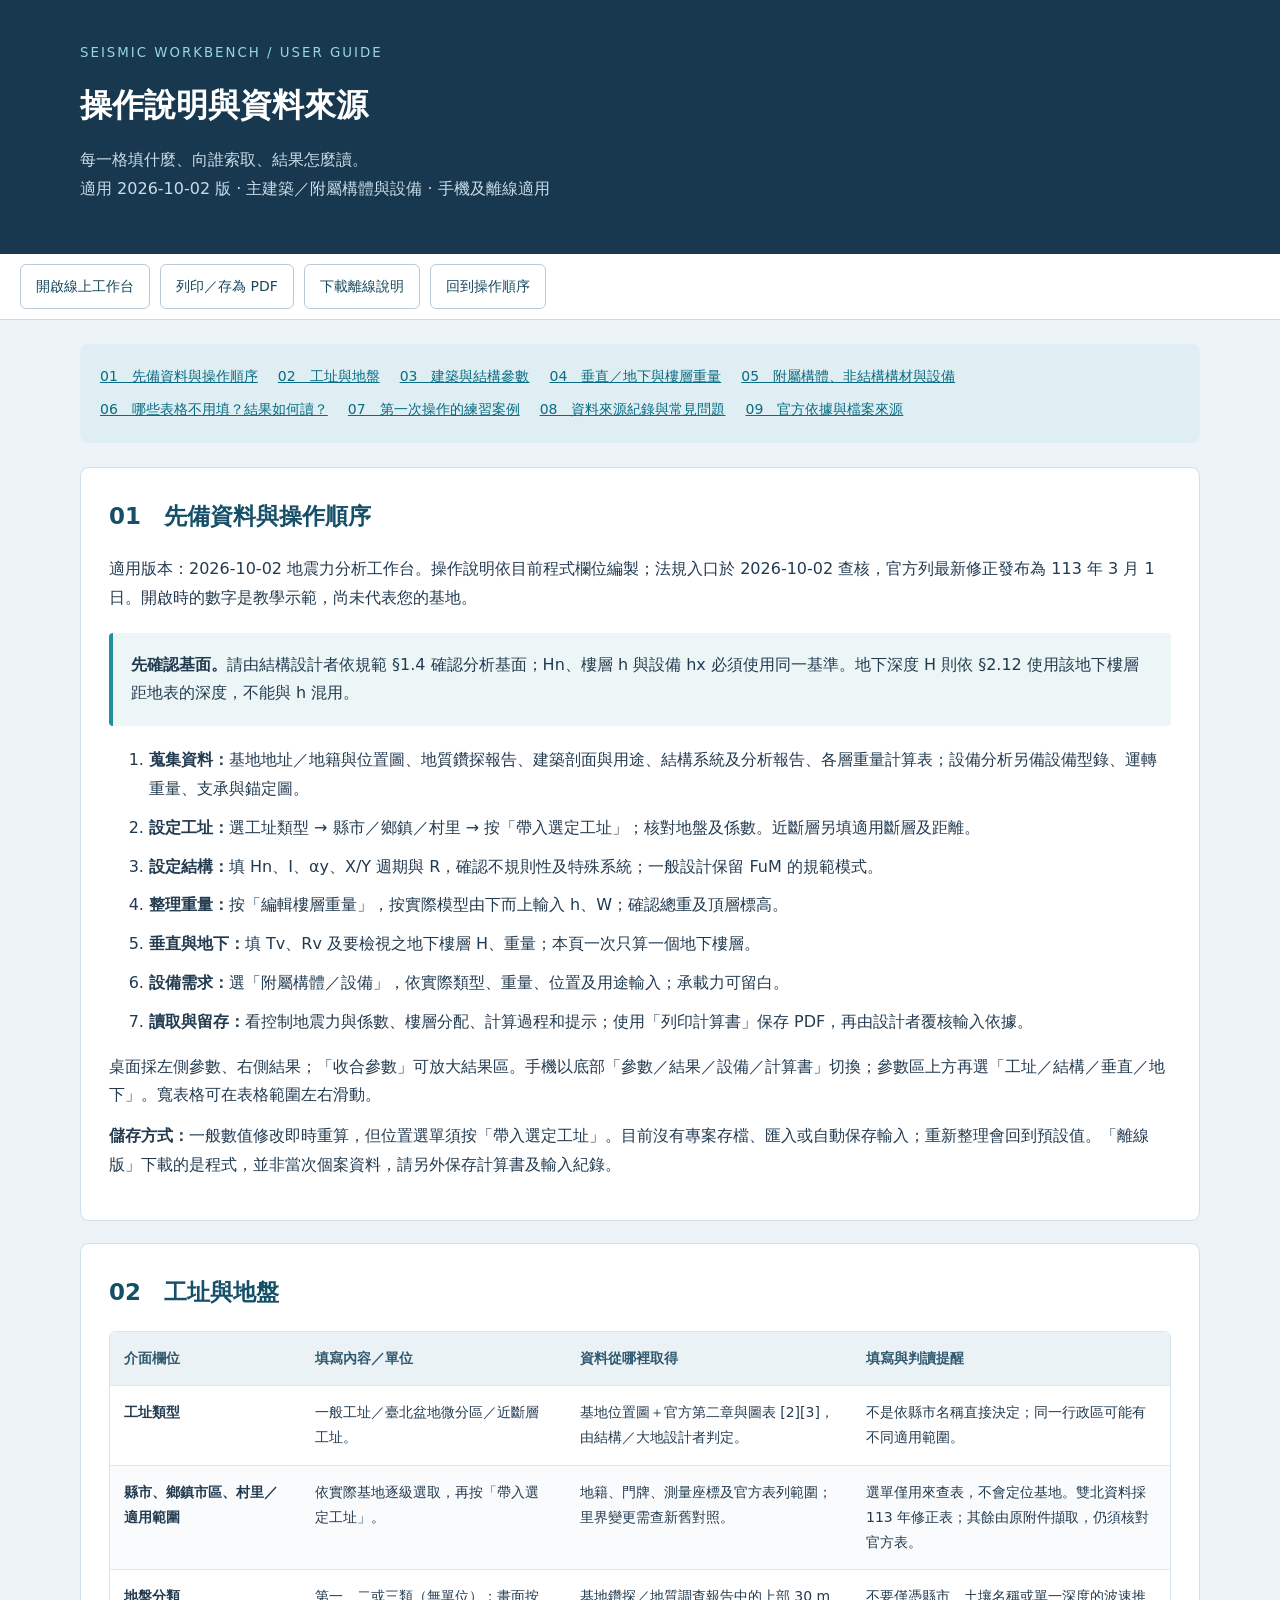
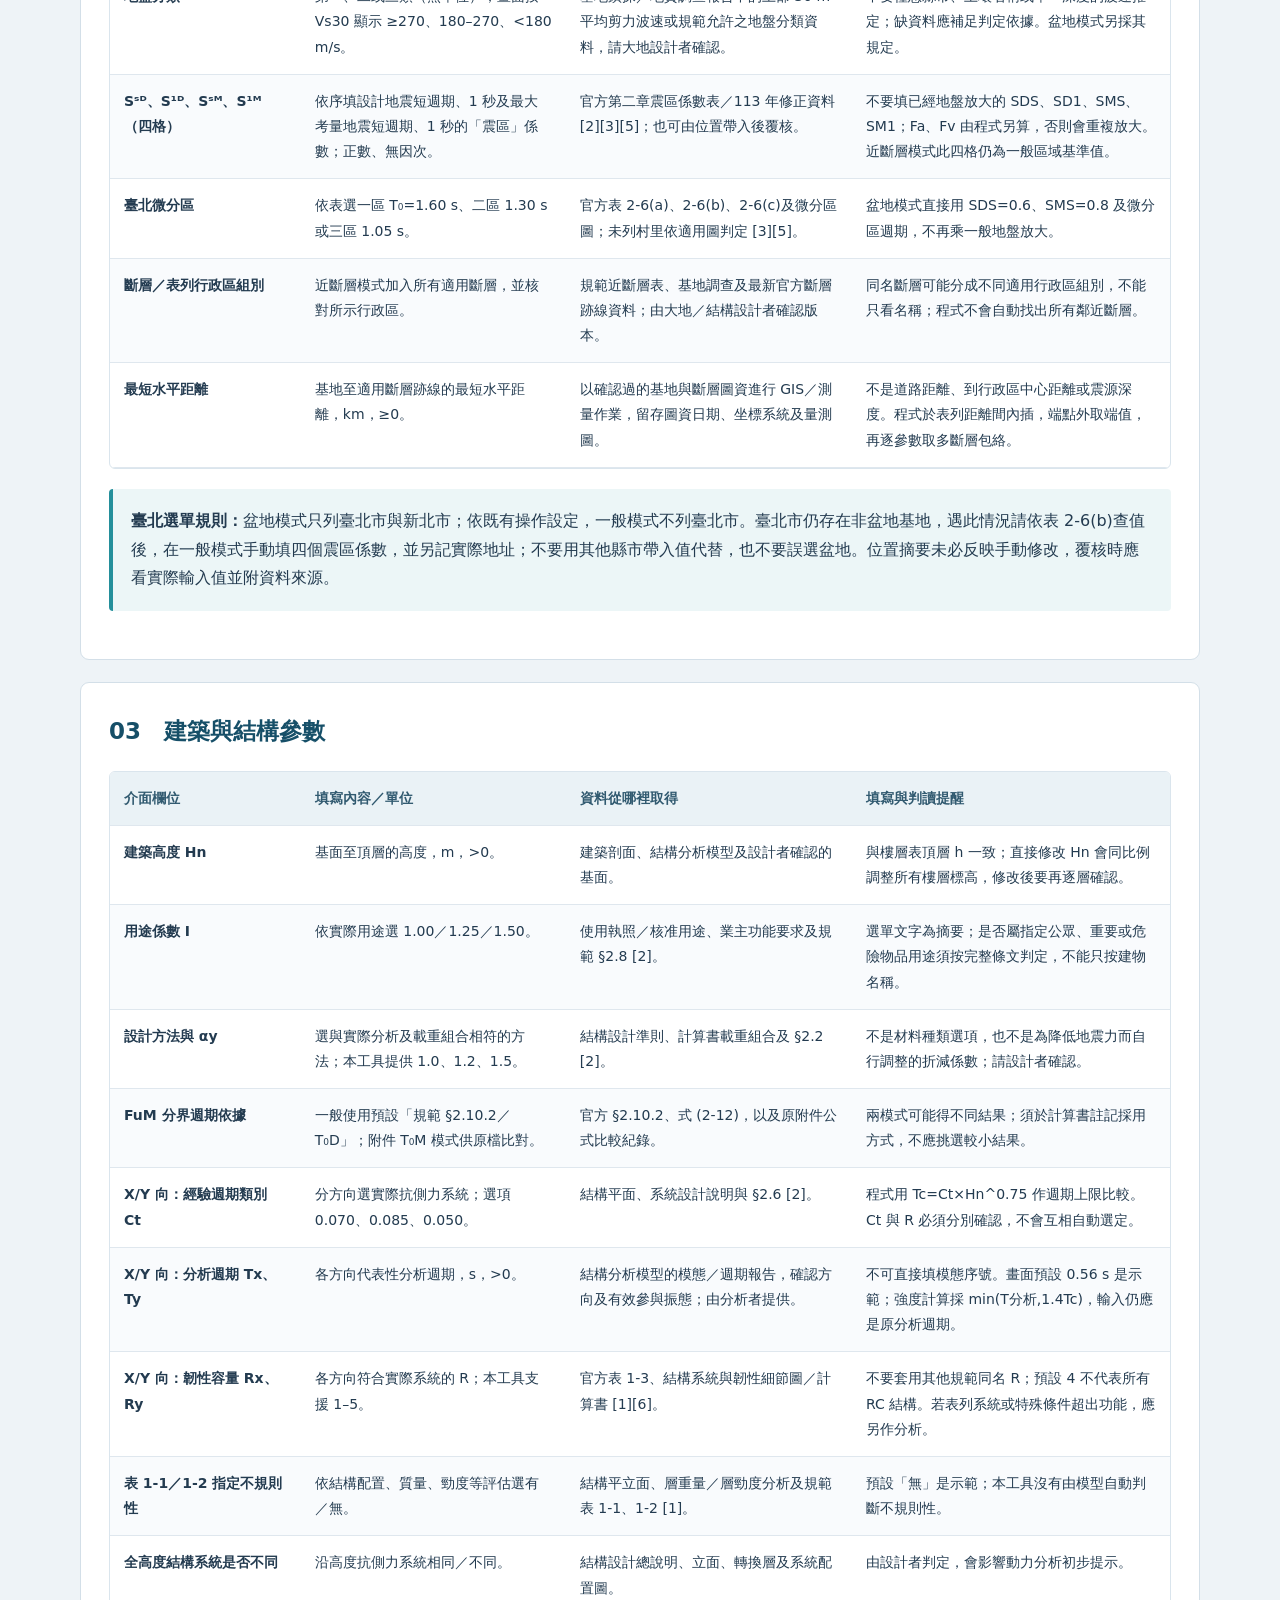
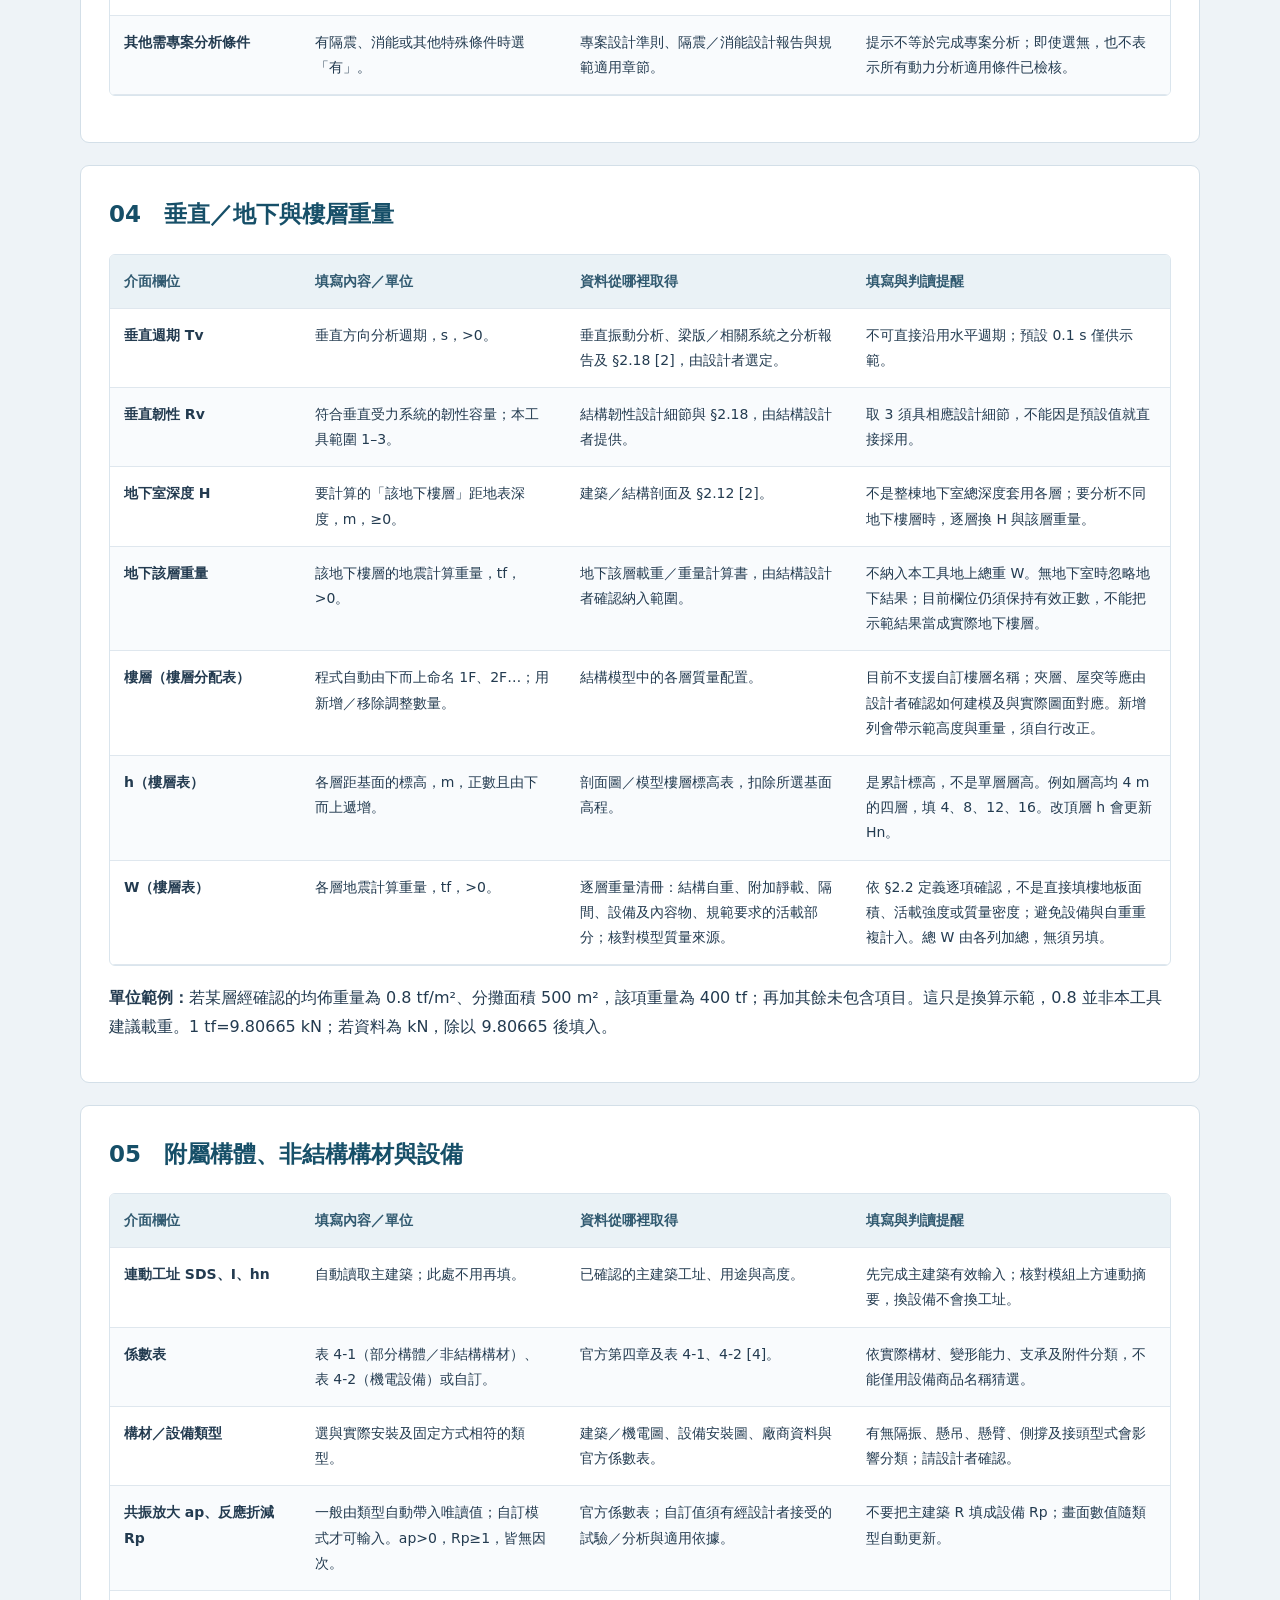
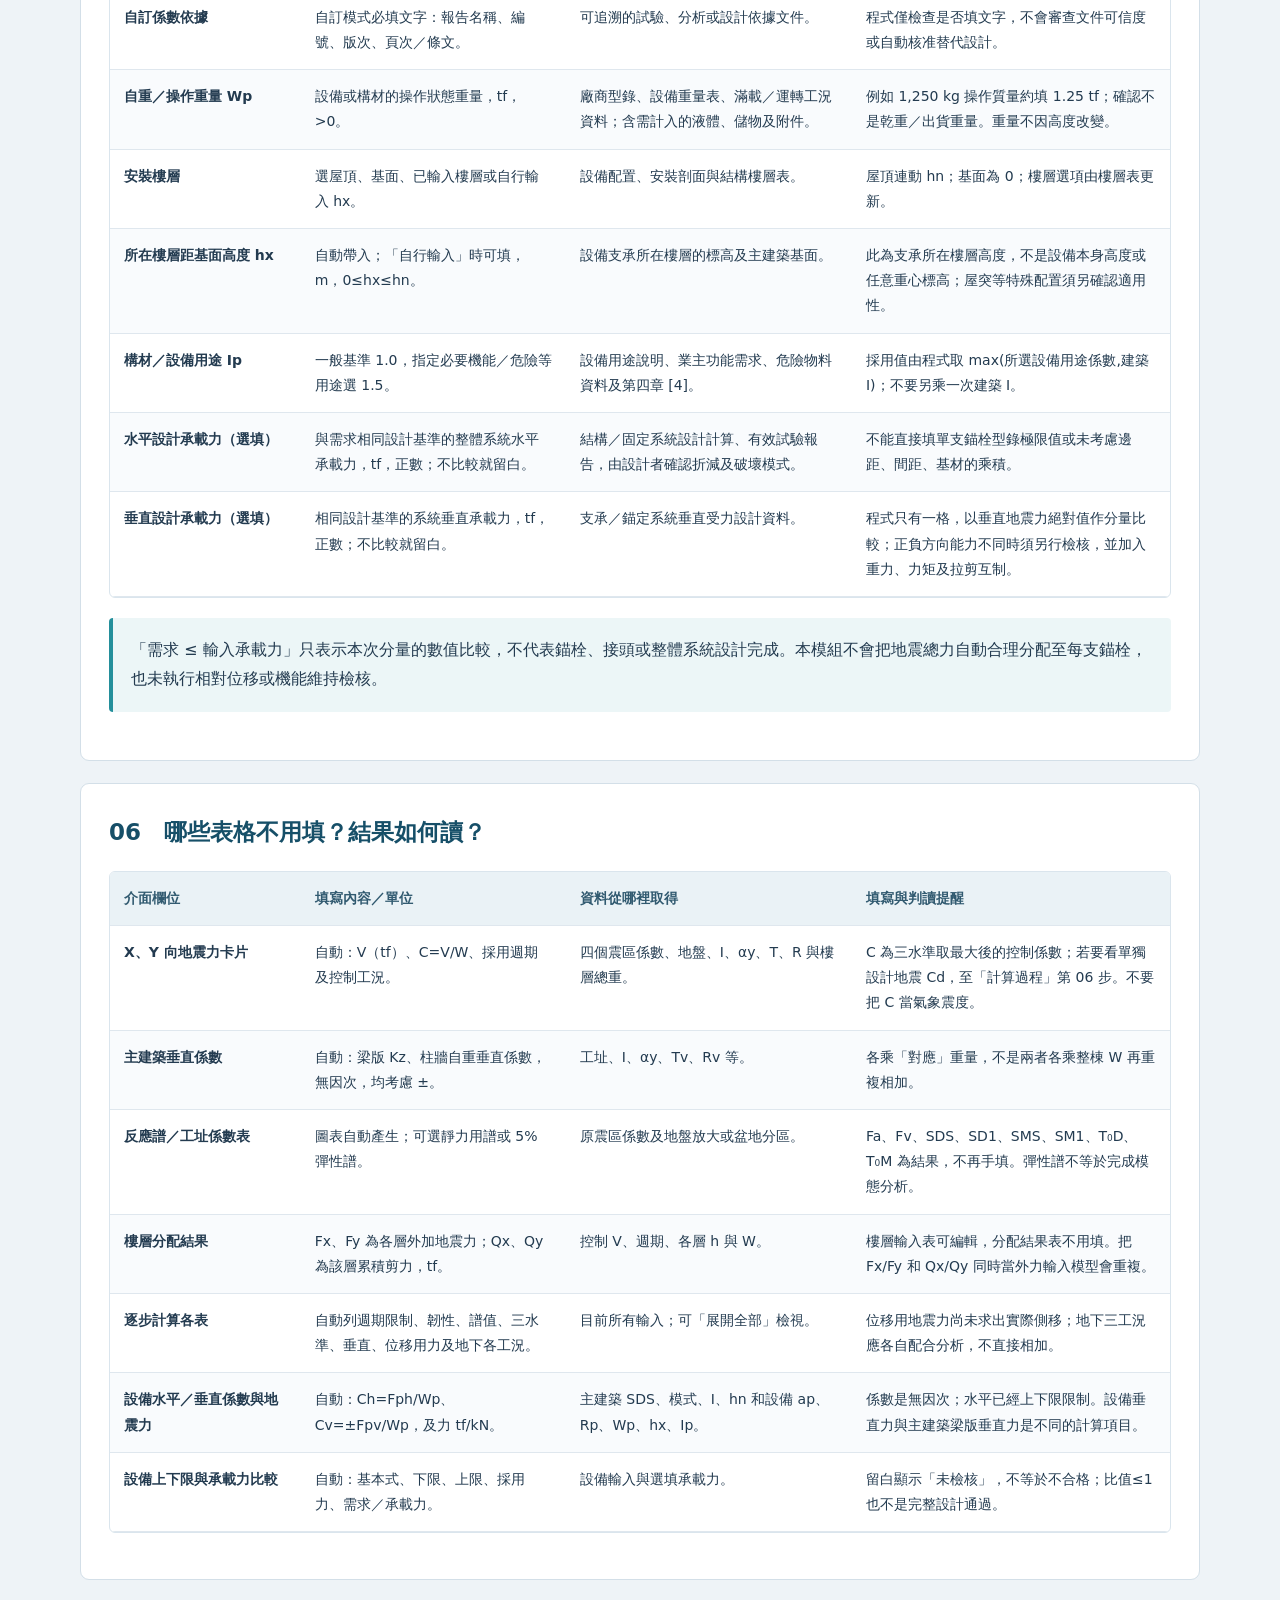
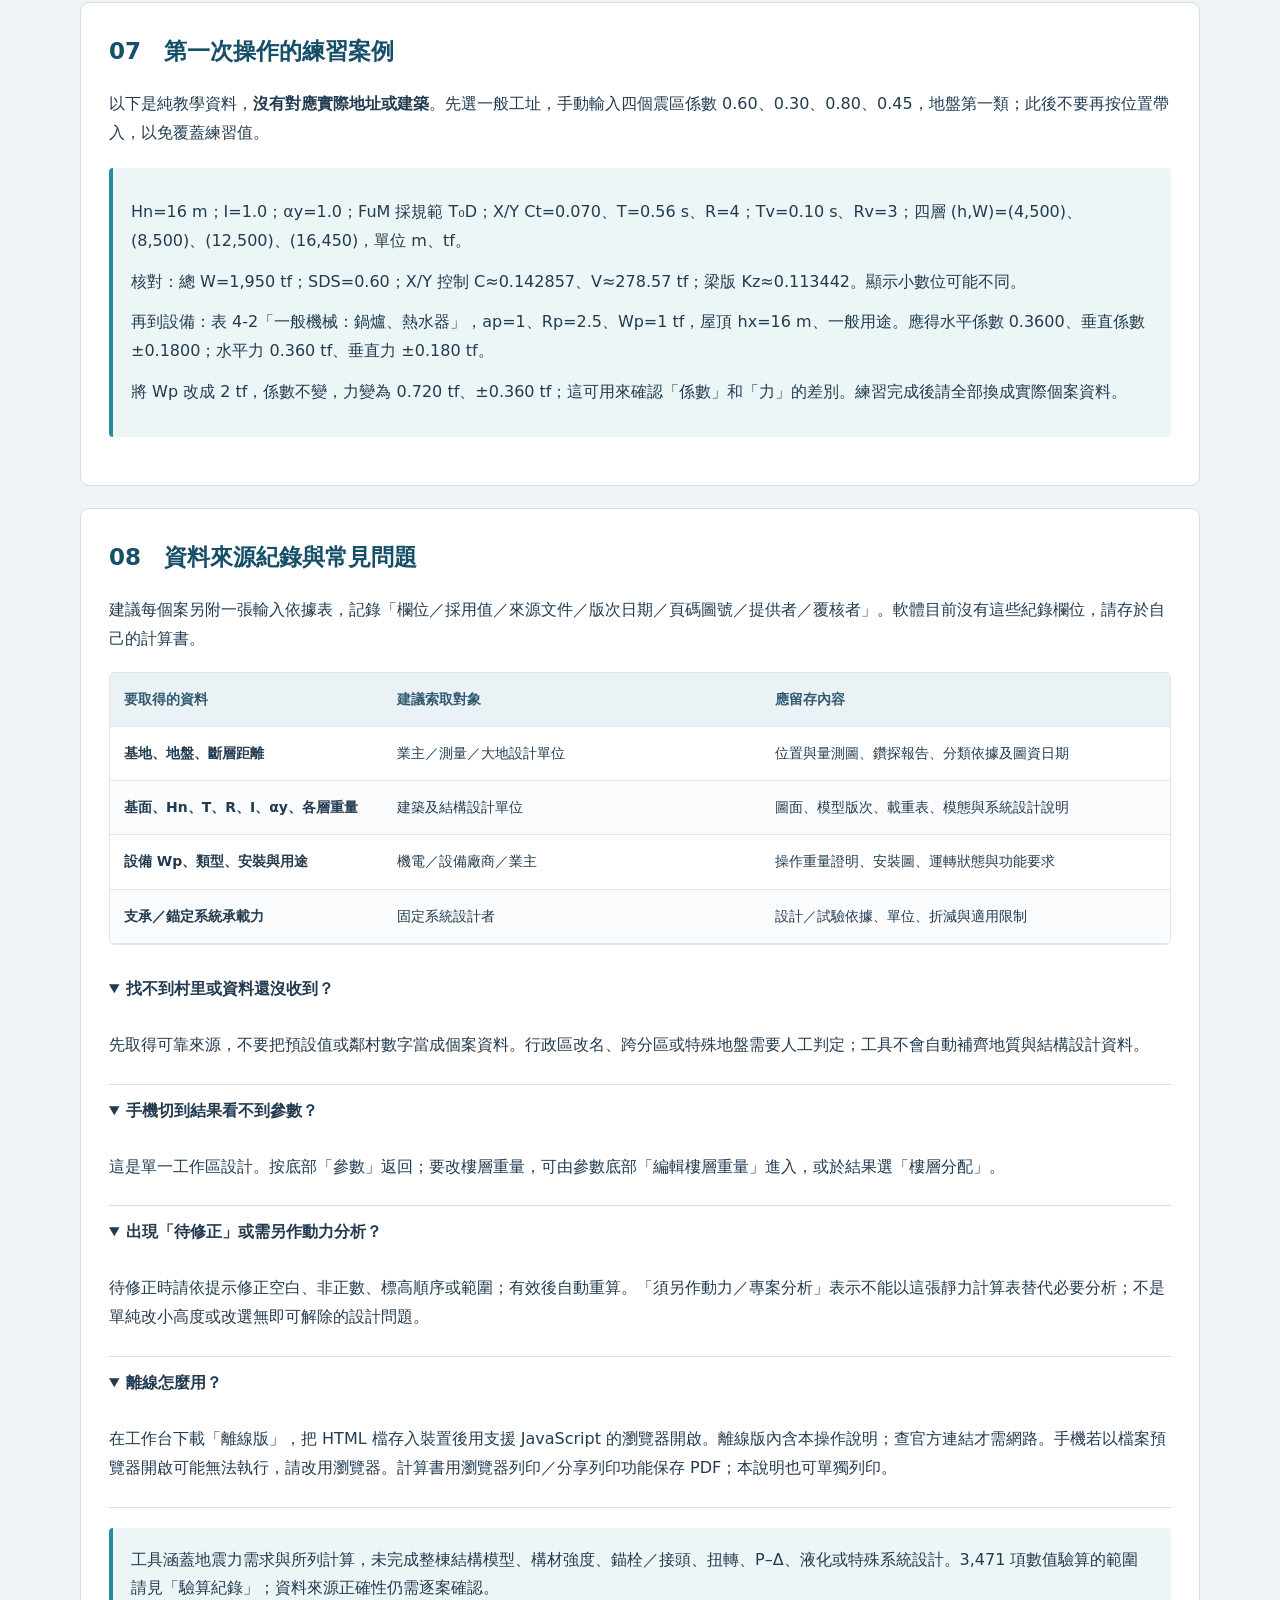
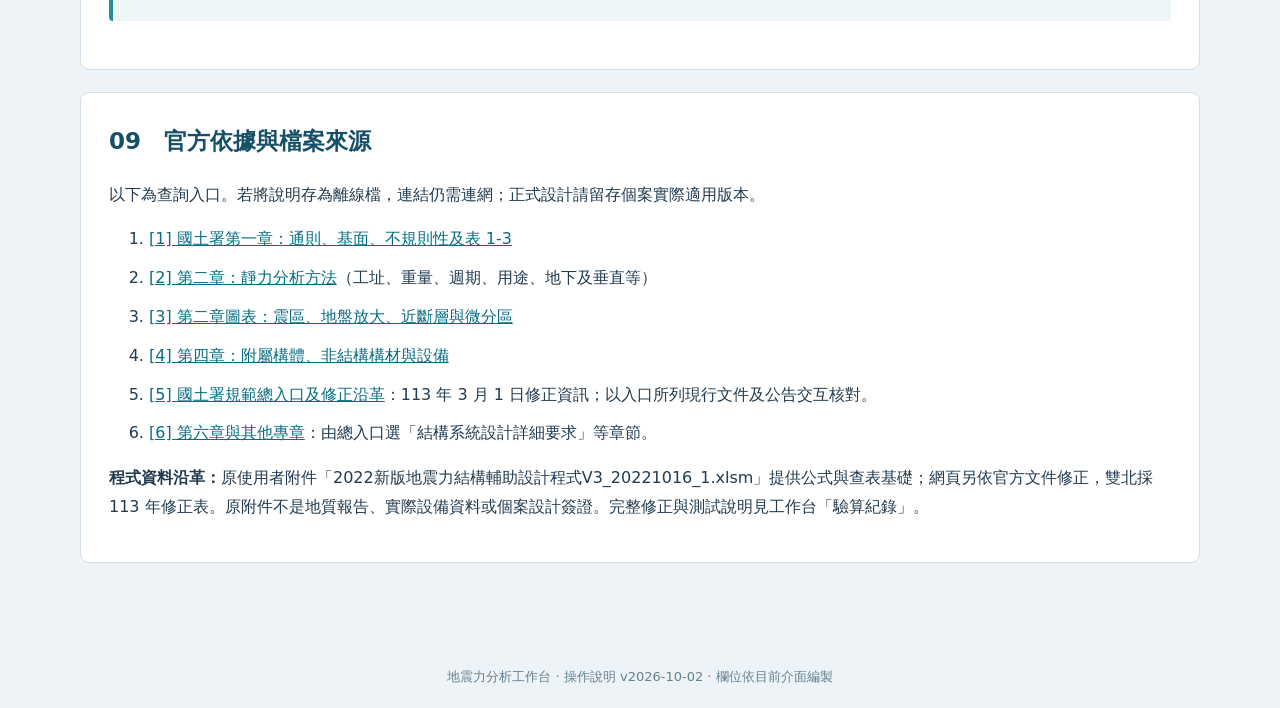
==== manual.html @ 251b5188 "Keep embedded guide chapter navigation inside the help dialog" ====
<!doctype html><html lang="zh-Hant"><head><meta charset="utf-8"><meta name="viewport" content="width=device-width,initial-scale=1"><title>操作說明與資料來源｜地震力分析工作台</title><style>*{box-sizing:border-box}html{scroll-behavior:smooth;scroll-padding-top:90px}body{margin:0;font:16px/1.8 system-ui,"Microsoft JhengHei",sans-serif;background:#eef3f7;color:#233b50}header{background:#17384f;color:white;padding:38px max(24px,calc((100vw - 1120px)/2))}header small{letter-spacing:2px;color:#99d7da}h1{font-size:32px;margin:10px 0}header p{color:#c9dce7;max-width:760px}nav{position:sticky;top:0;background:white;border-bottom:1px solid #c9d8e3;padding:10px 20px;display:flex;gap:10px;z-index:2;flex-wrap:wrap}a{color:#086c83}nav a,button{padding:9px 15px;border:1px solid #b6cad7;background:white;border-radius:6px;font:inherit;font-size:14px;text-decoration:none;cursor:pointer;min-height:44px;color:#16485e}main{max-width:1160px;margin:auto;padding:24px 20px 60px}.toc{display:flex;flex-wrap:wrap;gap:8px 20px;margin:0 0 24px;padding:20px;background:#dfeef2;border-radius:8px}.toc a{font-size:14px}section{background:white;padding:28px;border:1px solid #d3dfe8;border-radius:9px;margin-bottom:22px}h2{font-size:23px;margin:0 0 18px;color:#164f68}p{margin:12px 0}li{margin:10px 0}strong,b{color:inherit}.tablewrap{overflow:auto;border:1px solid #dae5ed;border-radius:6px;margin:18px 0}table{width:100%;border-collapse:collapse;min-width:850px;table-layout:fixed;font-size:14px}th,td{text-align:left;vertical-align:top;padding:14px;border-bottom:1px solid #dfe7ee;overflow-wrap:anywhere}th{background:#eaf2f6;color:#315a70}th:first-child{width:18%}th:nth-child(2){width:25%}th:nth-child(3){width:27%}td:first-child{font-weight:650}tr:nth-child(even){background:#f9fbfd}.notice,.example{padding:18px;border-left:4px solid #248f9b;background:#ecf6f7;border-radius:4px;margin:20px 0}details{border-bottom:1px solid #d4e3eb;padding:12px 0}summary{font-weight:650;cursor:pointer;min-height:44px}footer{font-size:13px;color:#658092;text-align:center;padding:20px}a:focus-visible,button:focus-visible,summary:focus-visible{outline:3px solid #07939f;outline-offset:3px}@media(max-width:640px){header{padding:26px 18px}h1{font-size:25px}main{padding:16px 12px}section{padding:20px 16px}h2{font-size:20px}nav{position:static;padding:10px 12px;gap:6px}nav a,button{font-size:14px;padding:10px}.tablewrap{border:0;overflow:visible}table,thead,tbody,tr,th,td{display:block;min-width:0;width:100%;table-layout:auto}thead{display:none}tr{border:1px solid #cbdce6;border-radius:6px;margin-bottom:14px;padding:6px 12px}td{padding:10px 0;border:0}td:first-child{font-size:17px;color:#125b72;border-bottom:1px solid #d8e6ed}td:not(:first-child):before{content:attr(data-label);display:block;font-size:12px;font-weight:650;color:#668295;margin-bottom:4px}.notice,.example{padding:14px}.toc{padding:16px}ol{padding-left:24px}}@media print{@page{size:A4 landscape;margin:14mm}body{background:white;font-size:11px;line-height:1.6}header{background:white;color:#123;padding:0}header small,header p{color:#456}h1{font-size:24px}nav,.toc,.no-print{display:none}main{padding:0;max-width:none}section{border:0;padding:10px 0;margin-bottom:12px}h2{font-size:18px;break-after:avoid}table{font-size:10px;min-width:0}th,td{padding:7px}tr{break-inside:avoid}.tablewrap{overflow:visible}thead{display:table-header-group}a{color:#123;text-decoration:none}.notice,.example{padding:10px}footer{font-size:10px}}</style></head><body><header><small>SEISMIC WORKBENCH / USER GUIDE</small><h1>操作說明與資料來源</h1><p>每一格填什麼、向誰索取、結果怎麼讀。<br>適用 2026-10-02 版 · 主建築／附屬構體與設備 · 手機及離線適用</p></header><nav><a href="https://jerry597640-droid.github.io/seismic-force-calculator/" target="_blank" rel="noopener">開啟線上工作台</a><button onclick="window.print()">列印／存為 PDF</button><button id="saveGuide">下載離線說明</button><a href="#start">回到操作順序</a></nav><main><div class="toc" aria-label="章節目錄"><a href="#start">01　先備資料與操作順序</a><a href="#site">02　工址與地盤</a><a href="#structure">03　建築與結構參數</a><a href="#vertical">04　垂直／地下與樓層重量</a><a href="#equipment">05　附屬構體、非結構構材與設備</a><a href="#outputs">06　哪些表格不用填？結果如何讀？</a><a href="#example">07　第一次操作的練習案例</a><a href="#records">08　資料來源紀錄與常見問題</a><a href="#sources">09　官方依據與檔案來源</a></div><section id="start"><h2>01　先備資料與操作順序</h2><p>適用版本：2026-10-02 地震力分析工作台。操作說明依目前程式欄位編製；法規入口於 2026-10-02 查核，官方列最新修正發布為 113 年 3 月 1 日。開啟時的數字是教學示範，尚未代表您的基地。</p><div class="notice"><b>先確認基面。</b>請由結構設計者依規範 §1.4 確認分析基面；Hn、樓層 h 與設備 hx 必須使用同一基準。地下深度 H 則依 §2.12 使用該地下樓層距地表的深度，不能與 h 混用。</div><ol><li><b>蒐集資料：</b>基地地址／地籍與位置圖、地質鑽探報告、建築剖面與用途、結構系統及分析報告、各層重量計算表；設備分析另備設備型錄、運轉重量、支承與錨定圖。</li><li><b>設定工址：</b>選工址類型 → 縣市／鄉鎮／村里 → 按「帶入選定工址」；核對地盤及係數。近斷層另填適用斷層及距離。</li><li><b>設定結構：</b>填 Hn、I、αy、X/Y 週期與 R，確認不規則性及特殊系統；一般設計保留 FuM 的規範模式。</li><li><b>整理重量：</b>按「編輯樓層重量」，按實際模型由下而上輸入 h、W；確認總重及頂層標高。</li><li><b>垂直與地下：</b>填 Tv、Rv 及要檢視之地下樓層 H、重量；本頁一次只算一個地下樓層。</li><li><b>設備需求：</b>選「附屬構體／設備」，依實際類型、重量、位置及用途輸入；承載力可留白。</li><li><b>讀取與留存：</b>看控制地震力與係數、樓層分配、計算過程和提示；使用「列印計算書」保存 PDF，再由設計者覆核輸入依據。</li></ol><p>桌面採左側參數、右側結果；「收合參數」可放大結果區。手機以底部「參數／結果／設備／計算書」切換；參數區上方再選「工址／結構／垂直／地下」。寬表格可在表格範圍左右滑動。</p><p><b>儲存方式：</b>一般數值修改即時重算，但位置選單須按「帶入選定工址」。目前沒有專案存檔、匯入或自動保存輸入；重新整理會回到預設值。「離線版」下載的是程式，並非當次個案資料，請另外保存計算書及輸入紀錄。</p></section><section id="site"><h2>02　工址與地盤</h2><div class="tablewrap"><table><thead><tr><th>介面欄位</th><th>填寫內容／單位</th><th>資料從哪裡取得</th><th>填寫與判讀提醒</th></tr></thead><tbody><tr><td data-label="介面欄位">工址類型</td><td data-label="填寫內容／單位">一般工址／臺北盆地微分區／近斷層工址。</td><td data-label="資料從哪裡取得">基地位置圖＋官方第二章與圖表 [2][3]，由結構／大地設計者判定。</td><td data-label="填寫與判讀提醒">不是依縣市名稱直接決定；同一行政區可能有不同適用範圍。</td></tr><tr><td data-label="介面欄位">縣市、鄉鎮市區、村里／適用範圍</td><td data-label="填寫內容／單位">依實際基地逐級選取，再按「帶入選定工址」。</td><td data-label="資料從哪裡取得">地籍、門牌、測量座標及官方表列範圍；里界變更需查新舊對照。</td><td data-label="填寫與判讀提醒">選單僅用來查表，不會定位基地。雙北資料採 113 年修正表；其餘由原附件擷取，仍須核對官方表。</td></tr><tr><td data-label="介面欄位">地盤分類</td><td data-label="填寫內容／單位">第一、二或三類（無單位）；畫面按 Vs30 顯示 ≥270、180–270、<180 m/s。</td><td data-label="資料從哪裡取得">基地鑽探／地質調查報告中的上部 30 m 平均剪力波速或規範允許之地盤分類資料，請大地設計者確認。</td><td data-label="填寫與判讀提醒">不要僅憑縣市、土壤名稱或單一深度的波速推定；缺資料應補足判定依據。盆地模式另採其規定。</td></tr><tr><td data-label="介面欄位">Sˢᴰ、S¹ᴰ、Sˢᴹ、S¹ᴹ（四格）</td><td data-label="填寫內容／單位">依序填設計地震短週期、1 秒及最大考量地震短週期、1 秒的「震區」係數；正數、無因次。</td><td data-label="資料從哪裡取得">官方第二章震區係數表／113 年修正資料 [2][3][5]；也可由位置帶入後覆核。</td><td data-label="填寫與判讀提醒">不要填已經地盤放大的 SDS、SD1、SMS、SM1；Fa、Fv 由程式另算，否則會重複放大。近斷層模式此四格仍為一般區域基準值。</td></tr><tr><td data-label="介面欄位">臺北微分區</td><td data-label="填寫內容／單位">依表選一區 T₀=1.60 s、二區 1.30 s 或三區 1.05 s。</td><td data-label="資料從哪裡取得">官方表 2-6(a)、2-6(b)、2-6(c)及微分區圖；未列村里依適用圖判定 [3][5]。</td><td data-label="填寫與判讀提醒">盆地模式直接用 SDS=0.6、SMS=0.8 及微分區週期，不再乘一般地盤放大。</td></tr><tr><td data-label="介面欄位">斷層／表列行政區組別</td><td data-label="填寫內容／單位">近斷層模式加入所有適用斷層，並核對所示行政區。</td><td data-label="資料從哪裡取得">規範近斷層表、基地調查及最新官方斷層跡線資料；由大地／結構設計者確認版本。</td><td data-label="填寫與判讀提醒">同名斷層可能分成不同適用行政區組別，不能只看名稱；程式不會自動找出所有鄰近斷層。</td></tr><tr><td data-label="介面欄位">最短水平距離</td><td data-label="填寫內容／單位">基地至適用斷層跡線的最短水平距離，km，≥0。</td><td data-label="資料從哪裡取得">以確認過的基地與斷層圖資進行 GIS／測量作業，留存圖資日期、坐標系統及量測圖。</td><td data-label="填寫與判讀提醒">不是道路距離、到行政區中心距離或震源深度。程式於表列距離間內插，端點外取端值，再逐參數取多斷層包絡。</td></tr></tbody></table></div><div class="notice"><b>臺北選單規則：</b>盆地模式只列臺北市與新北市；依既有操作設定，一般模式不列臺北市。臺北市仍存在非盆地基地，遇此情況請依表 2-6(b)查值後，在一般模式手動填四個震區係數，並另記實際地址；不要用其他縣市帶入值代替，也不要誤選盆地。位置摘要未必反映手動修改，覆核時應看實際輸入值並附資料來源。</div></section><section id="structure"><h2>03　建築與結構參數</h2><div class="tablewrap"><table><thead><tr><th>介面欄位</th><th>填寫內容／單位</th><th>資料從哪裡取得</th><th>填寫與判讀提醒</th></tr></thead><tbody><tr><td data-label="介面欄位">建築高度 Hn</td><td data-label="填寫內容／單位">基面至頂層的高度，m，>0。</td><td data-label="資料從哪裡取得">建築剖面、結構分析模型及設計者確認的基面。</td><td data-label="填寫與判讀提醒">與樓層表頂層 h 一致；直接修改 Hn 會同比例調整所有樓層標高，修改後要再逐層確認。</td></tr><tr><td data-label="介面欄位">用途係數 I</td><td data-label="填寫內容／單位">依實際用途選 1.00／1.25／1.50。</td><td data-label="資料從哪裡取得">使用執照／核准用途、業主功能要求及規範 §2.8 [2]。</td><td data-label="填寫與判讀提醒">選單文字為摘要；是否屬指定公眾、重要或危險物品用途須按完整條文判定，不能只按建物名稱。</td></tr><tr><td data-label="介面欄位">設計方法與 αy</td><td data-label="填寫內容／單位">選與實際分析及載重組合相符的方法；本工具提供 1.0、1.2、1.5。</td><td data-label="資料從哪裡取得">結構設計準則、計算書載重組合及 §2.2 [2]。</td><td data-label="填寫與判讀提醒">不是材料種類選項，也不是為降低地震力而自行調整的折減係數；請設計者確認。</td></tr><tr><td data-label="介面欄位">FuM 分界週期依據</td><td data-label="填寫內容／單位">一般使用預設「規範 §2.10.2／T₀D」；附件 T₀M 模式供原檔比對。</td><td data-label="資料從哪裡取得">官方 §2.10.2、式 (2-12)，以及原附件公式比較紀錄。</td><td data-label="填寫與判讀提醒">兩模式可能得不同結果；須於計算書註記採用方式，不應挑選較小結果。</td></tr><tr><td data-label="介面欄位">X/Y 向：經驗週期類別 Ct</td><td data-label="填寫內容／單位">分方向選實際抗側力系統；選項 0.070、0.085、0.050。</td><td data-label="資料從哪裡取得">結構平面、系統設計說明與 §2.6 [2]。</td><td data-label="填寫與判讀提醒">程式用 Tc=Ct×Hn^0.75 作週期上限比較。Ct 與 R 必須分別確認，不會互相自動選定。</td></tr><tr><td data-label="介面欄位">X/Y 向：分析週期 Tx、Ty</td><td data-label="填寫內容／單位">各方向代表性分析週期，s，>0。</td><td data-label="資料從哪裡取得">結構分析模型的模態／週期報告，確認方向及有效參與振態；由分析者提供。</td><td data-label="填寫與判讀提醒">不可直接填模態序號。畫面預設 0.56 s 是示範；強度計算採 min(T分析,1.4Tc)，輸入仍應是原分析週期。</td></tr><tr><td data-label="介面欄位">X/Y 向：韌性容量 Rx、Ry</td><td data-label="填寫內容／單位">各方向符合實際系統的 R；本工具支援 1–5。</td><td data-label="資料從哪裡取得">官方表 1-3、結構系統與韌性細節圖／計算書 [1][6]。</td><td data-label="填寫與判讀提醒">不要套用其他規範同名 R；預設 4 不代表所有 RC 結構。若表列系統或特殊條件超出功能，應另作分析。</td></tr><tr><td data-label="介面欄位">表 1-1／1-2 指定不規則性</td><td data-label="填寫內容／單位">依結構配置、質量、勁度等評估選有／無。</td><td data-label="資料從哪裡取得">結構平立面、層重量／層勁度分析及規範表 1-1、1-2 [1]。</td><td data-label="填寫與判讀提醒">預設「無」是示範；本工具沒有由模型自動判斷不規則性。</td></tr><tr><td data-label="介面欄位">全高度結構系統是否不同</td><td data-label="填寫內容／單位">沿高度抗側力系統相同／不同。</td><td data-label="資料從哪裡取得">結構設計總說明、立面、轉換層及系統配置圖。</td><td data-label="填寫與判讀提醒">由設計者判定，會影響動力分析初步提示。</td></tr><tr><td data-label="介面欄位">其他需專案分析條件</td><td data-label="填寫內容／單位">有隔震、消能或其他特殊條件時選「有」。</td><td data-label="資料從哪裡取得">專案設計準則、隔震／消能設計報告與規範適用章節。</td><td data-label="填寫與判讀提醒">提示不等於完成專案分析；即使選無，也不表示所有動力分析適用條件已檢核。</td></tr></tbody></table></div></section><section id="vertical"><h2>04　垂直／地下與樓層重量</h2><div class="tablewrap"><table><thead><tr><th>介面欄位</th><th>填寫內容／單位</th><th>資料從哪裡取得</th><th>填寫與判讀提醒</th></tr></thead><tbody><tr><td data-label="介面欄位">垂直週期 Tv</td><td data-label="填寫內容／單位">垂直方向分析週期，s，>0。</td><td data-label="資料從哪裡取得">垂直振動分析、梁版／相關系統之分析報告及 §2.18 [2]，由設計者選定。</td><td data-label="填寫與判讀提醒">不可直接沿用水平週期；預設 0.1 s 僅供示範。</td></tr><tr><td data-label="介面欄位">垂直韌性 Rv</td><td data-label="填寫內容／單位">符合垂直受力系統的韌性容量；本工具範圍 1–3。</td><td data-label="資料從哪裡取得">結構韌性設計細節與 §2.18，由結構設計者提供。</td><td data-label="填寫與判讀提醒">取 3 須具相應設計細節，不能因是預設值就直接採用。</td></tr><tr><td data-label="介面欄位">地下室深度 H</td><td data-label="填寫內容／單位">要計算的「該地下樓層」距地表深度，m，≥0。</td><td data-label="資料從哪裡取得">建築／結構剖面及 §2.12 [2]。</td><td data-label="填寫與判讀提醒">不是整棟地下室總深度套用各層；要分析不同地下樓層時，逐層換 H 與該層重量。</td></tr><tr><td data-label="介面欄位">地下該層重量</td><td data-label="填寫內容／單位">該地下樓層的地震計算重量，tf，>0。</td><td data-label="資料從哪裡取得">地下該層載重／重量計算書，由結構設計者確認納入範圍。</td><td data-label="填寫與判讀提醒">不納入本工具地上總重 W。無地下室時忽略地下結果；目前欄位仍須保持有效正數，不能把示範結果當成實際地下樓層。</td></tr><tr><td data-label="介面欄位">樓層（樓層分配表）</td><td data-label="填寫內容／單位">程式自動由下而上命名 1F、2F…；用新增／移除調整數量。</td><td data-label="資料從哪裡取得">結構模型中的各層質量配置。</td><td data-label="填寫與判讀提醒">目前不支援自訂樓層名稱；夾層、屋突等應由設計者確認如何建模及與實際圖面對應。新增列會帶示範高度與重量，須自行改正。</td></tr><tr><td data-label="介面欄位">h（樓層表）</td><td data-label="填寫內容／單位">各層距基面的標高，m，正數且由下而上遞增。</td><td data-label="資料從哪裡取得">剖面圖／模型樓層標高表，扣除所選基面高程。</td><td data-label="填寫與判讀提醒">是累計標高，不是單層層高。例如層高均 4 m 的四層，填 4、8、12、16。改頂層 h 會更新 Hn。</td></tr><tr><td data-label="介面欄位">W（樓層表）</td><td data-label="填寫內容／單位">各層地震計算重量，tf，>0。</td><td data-label="資料從哪裡取得">逐層重量清冊：結構自重、附加靜載、隔間、設備及內容物、規範要求的活載部分；核對模型質量來源。</td><td data-label="填寫與判讀提醒">依 §2.2 定義逐項確認，不是直接填樓地板面積、活載強度或質量密度；避免設備與自重重複計入。總 W 由各列加總，無須另填。</td></tr></tbody></table></div><p><b>單位範例：</b>若某層經確認的均佈重量為 0.8 tf/m²、分攤面積 500 m²，該項重量為 400 tf；再加其餘未包含項目。這只是換算示範，0.8 並非本工具建議載重。1 tf=9.80665 kN；若資料為 kN，除以 9.80665 後填入。</p></section><section id="equipment"><h2>05　附屬構體、非結構構材與設備</h2><div class="tablewrap"><table><thead><tr><th>介面欄位</th><th>填寫內容／單位</th><th>資料從哪裡取得</th><th>填寫與判讀提醒</th></tr></thead><tbody><tr><td data-label="介面欄位">連動工址 SDS、I、hn</td><td data-label="填寫內容／單位">自動讀取主建築；此處不用再填。</td><td data-label="資料從哪裡取得">已確認的主建築工址、用途與高度。</td><td data-label="填寫與判讀提醒">先完成主建築有效輸入；核對模組上方連動摘要，換設備不會換工址。</td></tr><tr><td data-label="介面欄位">係數表</td><td data-label="填寫內容／單位">表 4-1（部分構體／非結構構材）、表 4-2（機電設備）或自訂。</td><td data-label="資料從哪裡取得">官方第四章及表 4-1、4-2 [4]。</td><td data-label="填寫與判讀提醒">依實際構材、變形能力、支承及附件分類，不能僅用設備商品名稱猜選。</td></tr><tr><td data-label="介面欄位">構材／設備類型</td><td data-label="填寫內容／單位">選與實際安裝及固定方式相符的類型。</td><td data-label="資料從哪裡取得">建築／機電圖、設備安裝圖、廠商資料與官方係數表。</td><td data-label="填寫與判讀提醒">有無隔振、懸吊、懸臂、側撐及接頭型式會影響分類；請設計者確認。</td></tr><tr><td data-label="介面欄位">共振放大 ap、反應折減 Rp</td><td data-label="填寫內容／單位">一般由類型自動帶入唯讀值；自訂模式才可輸入。ap>0，Rp≥1，皆無因次。</td><td data-label="資料從哪裡取得">官方係數表；自訂值須有經設計者接受的試驗／分析與適用依據。</td><td data-label="填寫與判讀提醒">不要把主建築 R 填成設備 Rp；畫面數值隨類型自動更新。</td></tr><tr><td data-label="介面欄位">自訂係數依據</td><td data-label="填寫內容／單位">自訂模式必填文字：報告名稱、編號、版次、頁次／條文。</td><td data-label="資料從哪裡取得">可追溯的試驗、分析或設計依據文件。</td><td data-label="填寫與判讀提醒">程式僅檢查是否填文字，不會審查文件可信度或自動核准替代設計。</td></tr><tr><td data-label="介面欄位">自重／操作重量 Wp</td><td data-label="填寫內容／單位">設備或構材的操作狀態重量，tf，>0。</td><td data-label="資料從哪裡取得">廠商型錄、設備重量表、滿載／運轉工況資料；含需計入的液體、儲物及附件。</td><td data-label="填寫與判讀提醒">例如 1,250 kg 操作質量約填 1.25 tf；確認不是乾重／出貨重量。重量不因高度改變。</td></tr><tr><td data-label="介面欄位">安裝樓層</td><td data-label="填寫內容／單位">選屋頂、基面、已輸入樓層或自行輸入 hx。</td><td data-label="資料從哪裡取得">設備配置、安裝剖面與結構樓層表。</td><td data-label="填寫與判讀提醒">屋頂連動 hn；基面為 0；樓層選項由樓層表更新。</td></tr><tr><td data-label="介面欄位">所在樓層距基面高度 hx</td><td data-label="填寫內容／單位">自動帶入；「自行輸入」時可填，m，0≤hx≤hn。</td><td data-label="資料從哪裡取得">設備支承所在樓層的標高及主建築基面。</td><td data-label="填寫與判讀提醒">此為支承所在樓層高度，不是設備本身高度或任意重心標高；屋突等特殊配置須另確認適用性。</td></tr><tr><td data-label="介面欄位">構材／設備用途 Ip</td><td data-label="填寫內容／單位">一般基準 1.0，指定必要機能／危險等用途選 1.5。</td><td data-label="資料從哪裡取得">設備用途說明、業主功能需求、危險物料資料及第四章 [4]。</td><td data-label="填寫與判讀提醒">採用值由程式取 max(所選設備用途係數,建築 I)；不要另乘一次建築 I。</td></tr><tr><td data-label="介面欄位">水平設計承載力（選填）</td><td data-label="填寫內容／單位">與需求相同設計基準的整體系統水平承載力，tf，正數；不比較就留白。</td><td data-label="資料從哪裡取得">結構／固定系統設計計算、有效試驗報告，由設計者確認折減及破壞模式。</td><td data-label="填寫與判讀提醒">不能直接填單支錨栓型錄極限值或未考慮邊距、間距、基材的乘積。</td></tr><tr><td data-label="介面欄位">垂直設計承載力（選填）</td><td data-label="填寫內容／單位">相同設計基準的系統垂直承載力，tf，正數；不比較就留白。</td><td data-label="資料從哪裡取得">支承／錨定系統垂直受力設計資料。</td><td data-label="填寫與判讀提醒">程式只有一格，以垂直地震力絕對值作分量比較；正負方向能力不同時須另行檢核，並加入重力、力矩及拉剪互制。</td></tr></tbody></table></div><div class="notice">「需求 ≤ 輸入承載力」只表示本次分量的數值比較，不代表錨栓、接頭或整體系統設計完成。本模組不會把地震總力自動合理分配至每支錨栓，也未執行相對位移或機能維持檢核。</div></section><section id="outputs"><h2>06　哪些表格不用填？結果如何讀？</h2><div class="tablewrap"><table><thead><tr><th>介面欄位</th><th>填寫內容／單位</th><th>資料從哪裡取得</th><th>填寫與判讀提醒</th></tr></thead><tbody><tr><td data-label="介面欄位">X、Y 向地震力卡片</td><td data-label="填寫內容／單位">自動：V（tf）、C=V/W、採用週期及控制工況。</td><td data-label="資料從哪裡取得">四個震區係數、地盤、I、αy、T、R 與樓層總重。</td><td data-label="填寫與判讀提醒">C 為三水準取最大後的控制係數；若要看單獨設計地震 Cd，至「計算過程」第 06 步。不要把 C 當氣象震度。</td></tr><tr><td data-label="介面欄位">主建築垂直係數</td><td data-label="填寫內容／單位">自動：梁版 Kz、柱牆自重垂直係數，無因次，均考慮 ±。</td><td data-label="資料從哪裡取得">工址、I、αy、Tv、Rv 等。</td><td data-label="填寫與判讀提醒">各乘「對應」重量，不是兩者各乘整棟 W 再重複相加。</td></tr><tr><td data-label="介面欄位">反應譜／工址係數表</td><td data-label="填寫內容／單位">圖表自動產生；可選靜力用譜或 5% 彈性譜。</td><td data-label="資料從哪裡取得">原震區係數及地盤放大或盆地分區。</td><td data-label="填寫與判讀提醒">Fa、Fv、SDS、SD1、SMS、SM1、T₀D、T₀M 為結果，不再手填。彈性譜不等於完成模態分析。</td></tr><tr><td data-label="介面欄位">樓層分配結果</td><td data-label="填寫內容／單位">Fx、Fy 為各層外加地震力；Qx、Qy 為該層累積剪力，tf。</td><td data-label="資料從哪裡取得">控制 V、週期、各層 h 與 W。</td><td data-label="填寫與判讀提醒">樓層輸入表可編輯，分配結果表不用填。把 Fx/Fy 和 Qx/Qy 同時當外力輸入模型會重複。</td></tr><tr><td data-label="介面欄位">逐步計算各表</td><td data-label="填寫內容／單位">自動列週期限制、韌性、譜值、三水準、垂直、位移用力及地下各工況。</td><td data-label="資料從哪裡取得">目前所有輸入；可「展開全部」檢視。</td><td data-label="填寫與判讀提醒">位移用地震力尚未求出實際側移；地下三工況應各自配合分析，不直接相加。</td></tr><tr><td data-label="介面欄位">設備水平／垂直係數與地震力</td><td data-label="填寫內容／單位">自動：Ch=Fph/Wp、Cv=±Fpv/Wp，及力 tf/kN。</td><td data-label="資料從哪裡取得">主建築 SDS、模式、I、hn 和設備 ap、Rp、Wp、hx、Ip。</td><td data-label="填寫與判讀提醒">係數是無因次；水平已經上下限限制。設備垂直力與主建築梁版垂直力是不同的計算項目。</td></tr><tr><td data-label="介面欄位">設備上下限與承載力比較</td><td data-label="填寫內容／單位">自動：基本式、下限、上限、採用力、需求／承載力。</td><td data-label="資料從哪裡取得">設備輸入與選填承載力。</td><td data-label="填寫與判讀提醒">留白顯示「未檢核」，不等於不合格；比值≤1 也不是完整設計通過。</td></tr></tbody></table></div></section><section id="example"><h2>07　第一次操作的練習案例</h2><p>以下是純教學資料，<b>沒有對應實際地址或建築</b>。先選一般工址，手動輸入四個震區係數 0.60、0.30、0.80、0.45，地盤第一類；此後不要再按位置帶入，以免覆蓋練習值。</p><div class="example"><p>Hn=16 m；I=1.0；αy=1.0；FuM 採規範 T₀D；X/Y Ct=0.070、T=0.56 s、R=4；Tv=0.10 s、Rv=3；四層 (h,W)=(4,500)、(8,500)、(12,500)、(16,450)，單位 m、tf。</p><p>核對：總 W=1,950 tf；SDS=0.60；X/Y 控制 C≈0.142857、V≈278.57 tf；梁版 Kz≈0.113442。顯示小數位可能不同。</p><p>再到設備：表 4-2「一般機械：鍋爐、熱水器」，ap=1、Rp=2.5、Wp=1 tf，屋頂 hx=16 m、一般用途。應得水平係數 0.3600、垂直係數 ±0.1800；水平力 0.360 tf、垂直力 ±0.180 tf。</p><p>將 Wp 改成 2 tf，係數不變，力變為 0.720 tf、±0.360 tf；這可用來確認「係數」和「力」的差別。練習完成後請全部換成實際個案資料。</p></div></section><section id="records"><h2>08　資料來源紀錄與常見問題</h2><p>建議每個案另附一張輸入依據表，記錄「欄位／採用值／來源文件／版次日期／頁碼圖號／提供者／覆核者」。軟體目前沒有這些紀錄欄位，請存於自己的計算書。</p><div class="tablewrap"><table><thead><tr><th>要取得的資料</th><th>建議索取對象</th><th>應留存內容</th></tr></thead><tbody><tr><td data-label="要取得的資料">基地、地盤、斷層距離</td><td data-label="建議索取對象">業主／測量／大地設計單位</td><td data-label="應留存內容">位置與量測圖、鑽探報告、分類依據及圖資日期</td></tr><tr><td data-label="要取得的資料">基面、Hn、T、R、I、αy、各層重量</td><td data-label="建議索取對象">建築及結構設計單位</td><td data-label="應留存內容">圖面、模型版次、載重表、模態與系統設計說明</td></tr><tr><td data-label="要取得的資料">設備 Wp、類型、安裝與用途</td><td data-label="建議索取對象">機電／設備廠商／業主</td><td data-label="應留存內容">操作重量證明、安裝圖、運轉狀態與功能要求</td></tr><tr><td data-label="要取得的資料">支承／錨定系統承載力</td><td data-label="建議索取對象">固定系統設計者</td><td data-label="應留存內容">設計／試驗依據、單位、折減與適用限制</td></tr></tbody></table></div><details open><summary>找不到村里或資料還沒收到？</summary><p>先取得可靠來源，不要把預設值或鄰村數字當成個案資料。行政區改名、跨分區或特殊地盤需要人工判定；工具不會自動補齊地質與結構設計資料。</p></details><details open><summary>手機切到結果看不到參數？</summary><p>這是單一工作區設計。按底部「參數」返回；要改樓層重量，可由參數底部「編輯樓層重量」進入，或於結果選「樓層分配」。</p></details><details open><summary>出現「待修正」或需另作動力分析？</summary><p>待修正時請依提示修正空白、非正數、標高順序或範圍；有效後自動重算。「須另作動力／專案分析」表示不能以這張靜力計算表替代必要分析；不是單純改小高度或改選無即可解除的設計問題。</p></details><details open><summary>離線怎麼用？</summary><p>在工作台下載「離線版」，把 HTML 檔存入裝置後用支援 JavaScript 的瀏覽器開啟。離線版內含本操作說明；查官方連結才需網路。手機若以檔案預覽器開啟可能無法執行，請改用瀏覽器。計算書用瀏覽器列印／分享列印功能保存 PDF；本說明也可單獨列印。</p></details><p class="notice">工具涵蓋地震力需求與所列計算，未完成整棟結構模型、構材強度、錨栓／接頭、扭轉、P–Δ、液化或特殊系統設計。3,471 項數值驗算的範圍請見「驗算紀錄」；資料來源正確性仍需逐案確認。</p></section><section id="sources"><h2>09　官方依據與檔案來源</h2><p>以下為查詢入口。若將說明存為離線檔，連結仍需連網；正式設計請留存個案實際適用版本。</p><ol><li id="s1"><a target="_blank" rel="noopener" href="https://www.nlma.gov.tw/uploads/files/aecbe2d5916554a9631bacbc69b0f1b7.pdf">[1] 國土署第一章：通則、基面、不規則性及表 1-3</a></li><li><a target="_blank" rel="noopener" href="https://www.nlma.gov.tw/uploads/files/26e22debb8e2339ac04e410f8fa49b44.pdf">[2] 第二章：靜力分析方法</a>（工址、重量、週期、用途、地下及垂直等）</li><li><a target="_blank" rel="noopener" href="https://www.nlma.gov.tw/uploads/files/039047aa58c2afcc22bf07f9d08f0d56.pdf">[3] 第二章圖表：震區、地盤放大、近斷層與微分區</a></li><li><a target="_blank" rel="noopener" href="https://www.nlma.gov.tw/uploads/files/38755deaa3b5f7ce0ceb3579198361db.pdf">[4] 第四章：附屬構體、非結構構材與設備</a></li><li><a target="_blank" rel="noopener" href="https://www.nlma.gov.tw/ch/legislation/regsearch/175">[5] 國土署規範總入口及修正沿革</a>：113 年 3 月 1 日修正資訊；以入口所列現行文件及公告交互核對。</li><li><a target="_blank" rel="noopener" href="https://www.nlma.gov.tw/ch/legislation/regsearch/175">[6] 第六章與其他專章</a>：由總入口選「結構系統設計詳細要求」等章節。</li></ol><p><b>程式資料沿革：</b>原使用者附件「2022新版地震力結構輔助設計程式V3_20221016_1.xlsm」提供公式與查表基礎；網頁另依官方文件修正，雙北採 113 年修正表。原附件不是地質報告、實際設備資料或個案設計簽證。完整修正與測試說明見工作台「驗算紀錄」。</p></section></main><footer>地震力分析工作台 · 操作說明 v2026-10-02 · 欄位依目前介面編製</footer><script>document.getElementById('saveGuide').onclick=()=>{const a=document.createElement('a');a.href=URL.createObjectURL(new Blob(['<!doctype html>'+document.documentElement.outerHTML],{type:'text/html;charset=utf-8'}));a.download='地震力分析工作台_操作說明.html';a.click();setTimeout(()=>URL.revokeObjectURL(a.href),1000);};document.addEventListener('click',e=>{const a=e.target.closest('a[href^="#"]');if(!a)return;e.preventDefault();document.getElementById(a.getAttribute('href').slice(1))?.scrollIntoView({behavior:'instant',block:'start'});});</script></body></html>
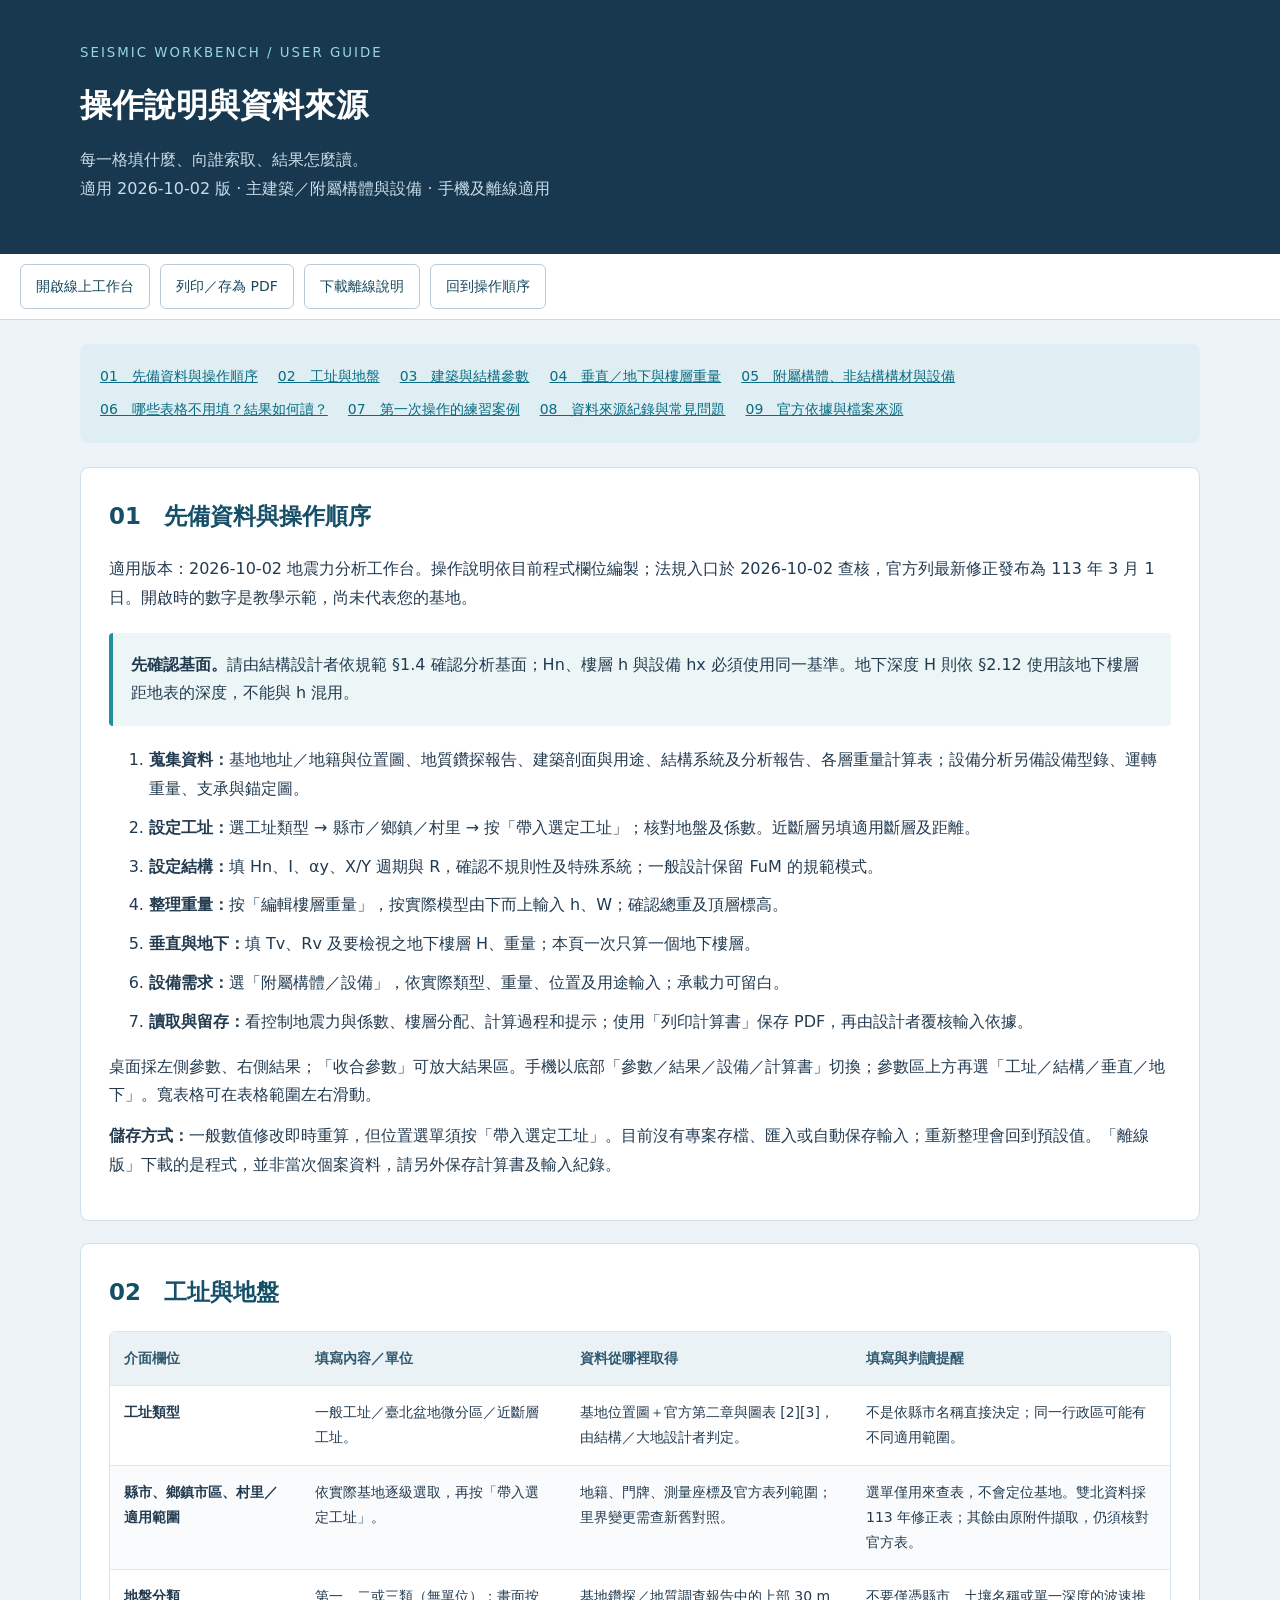
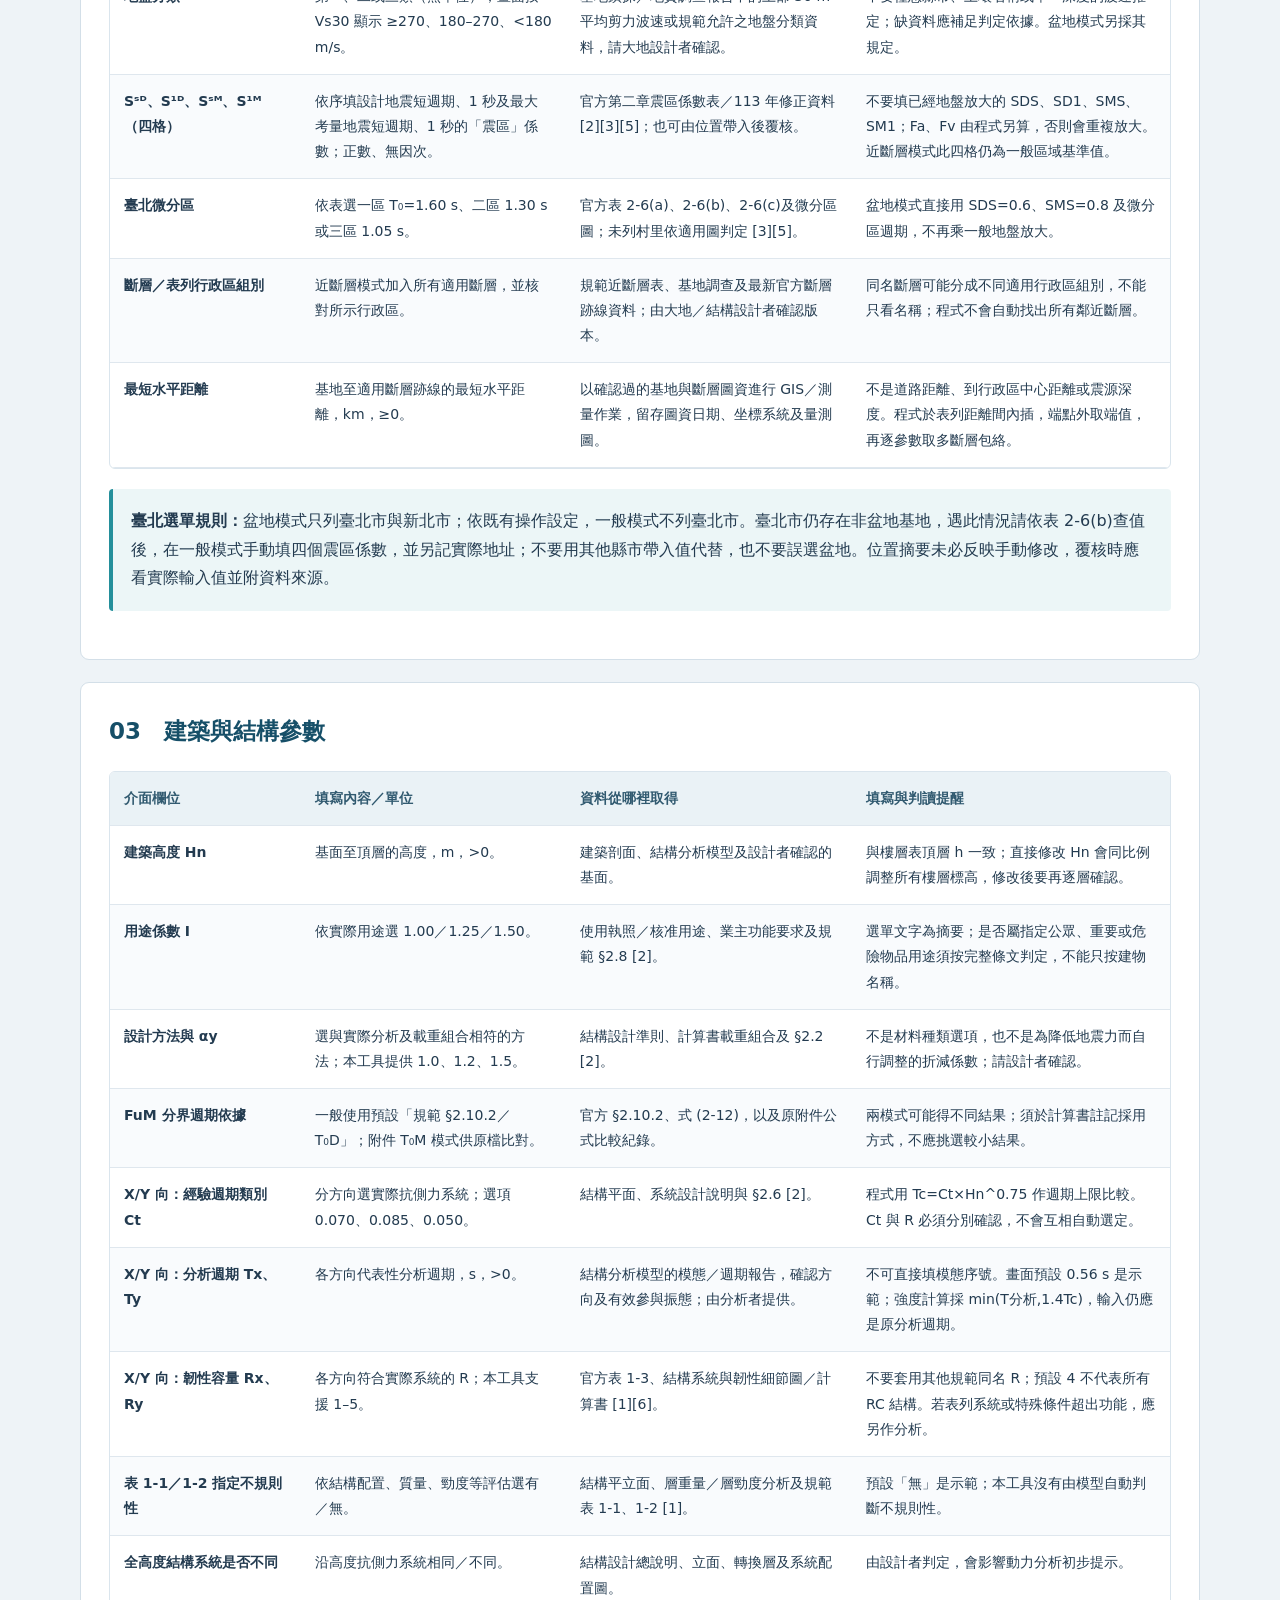
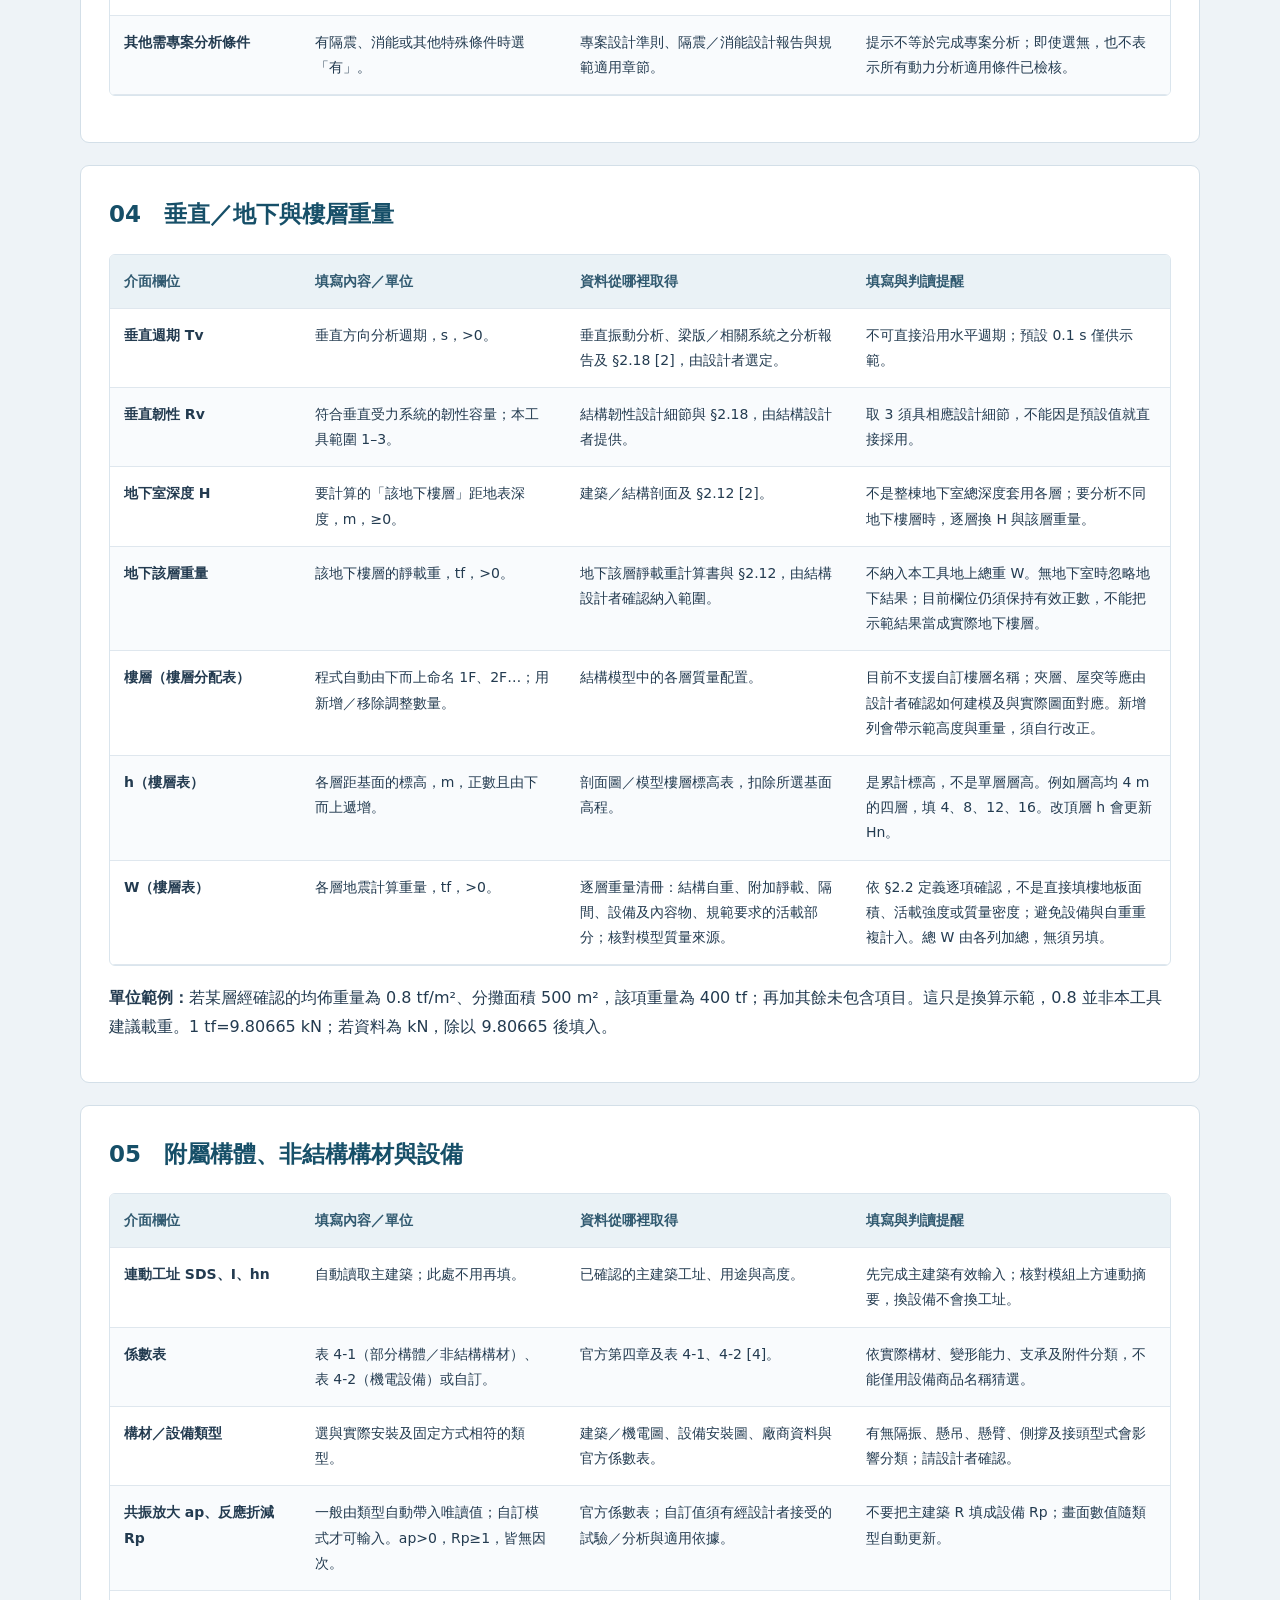
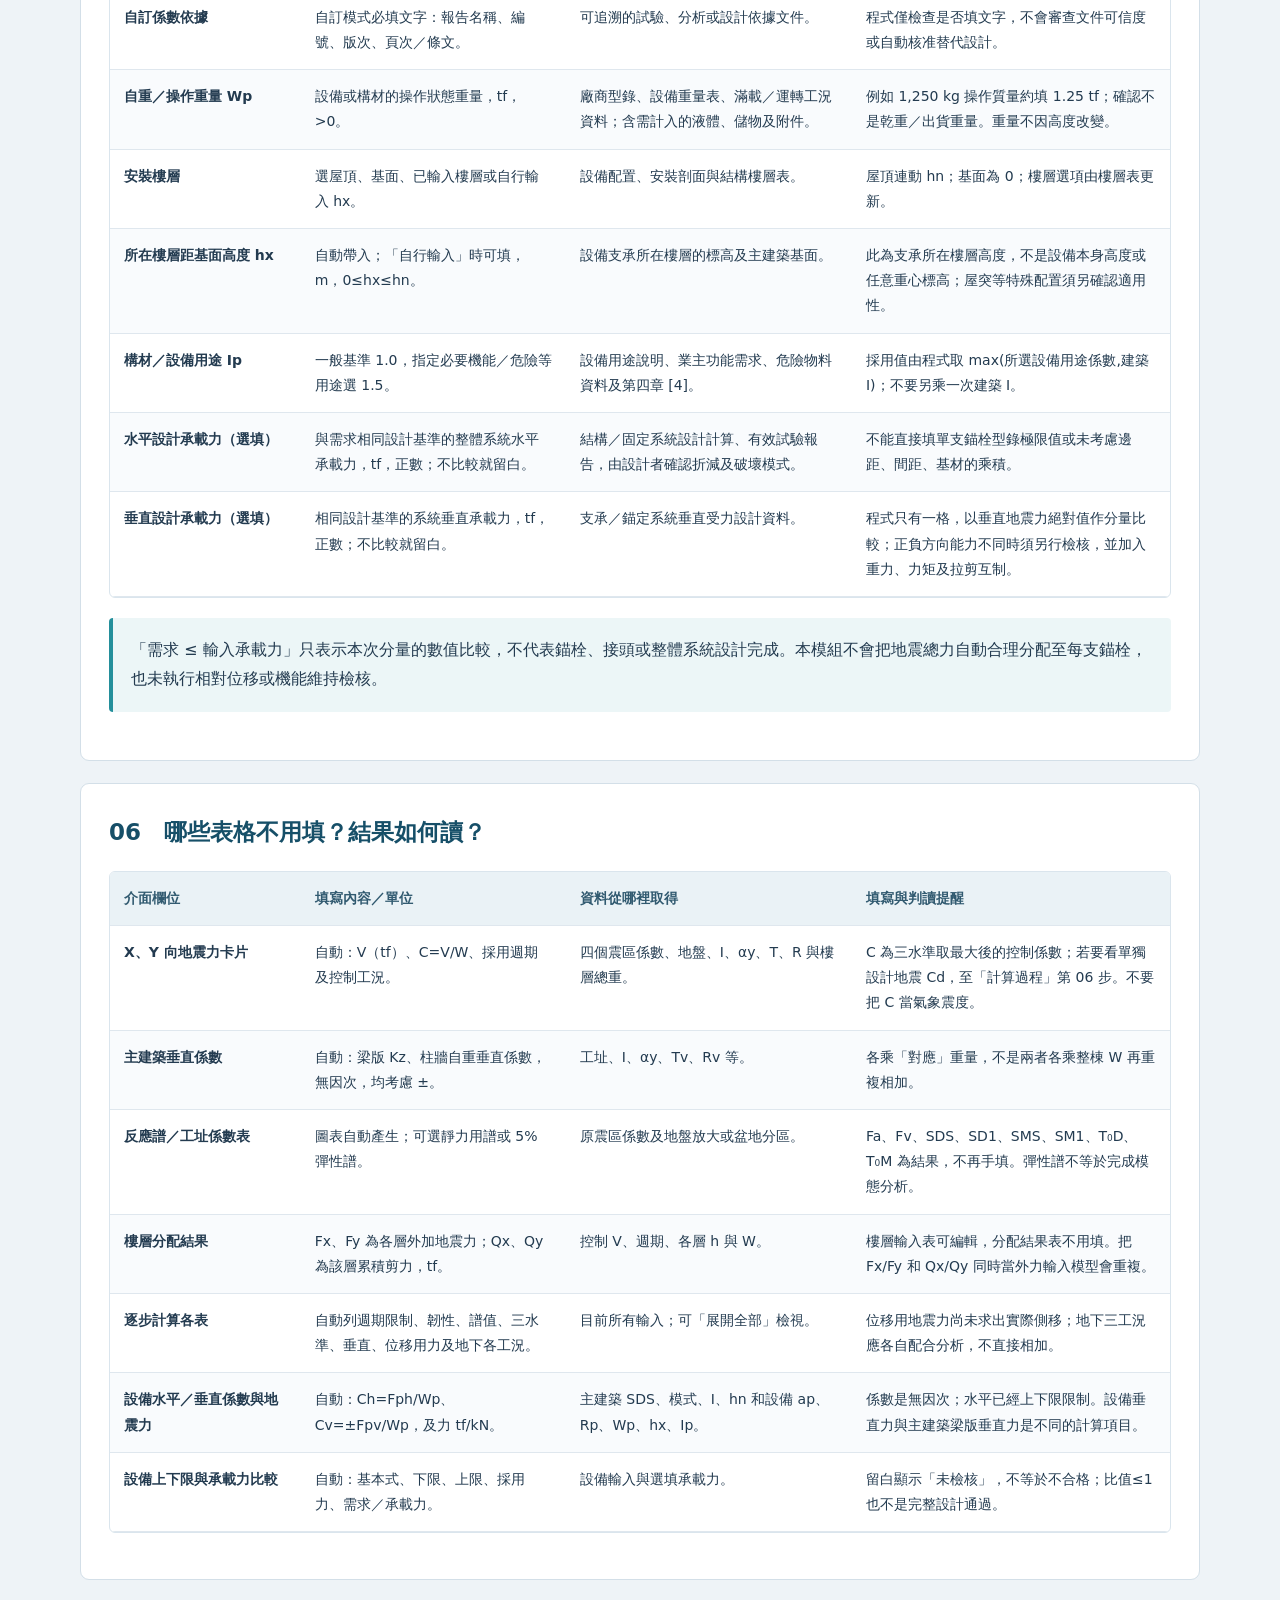
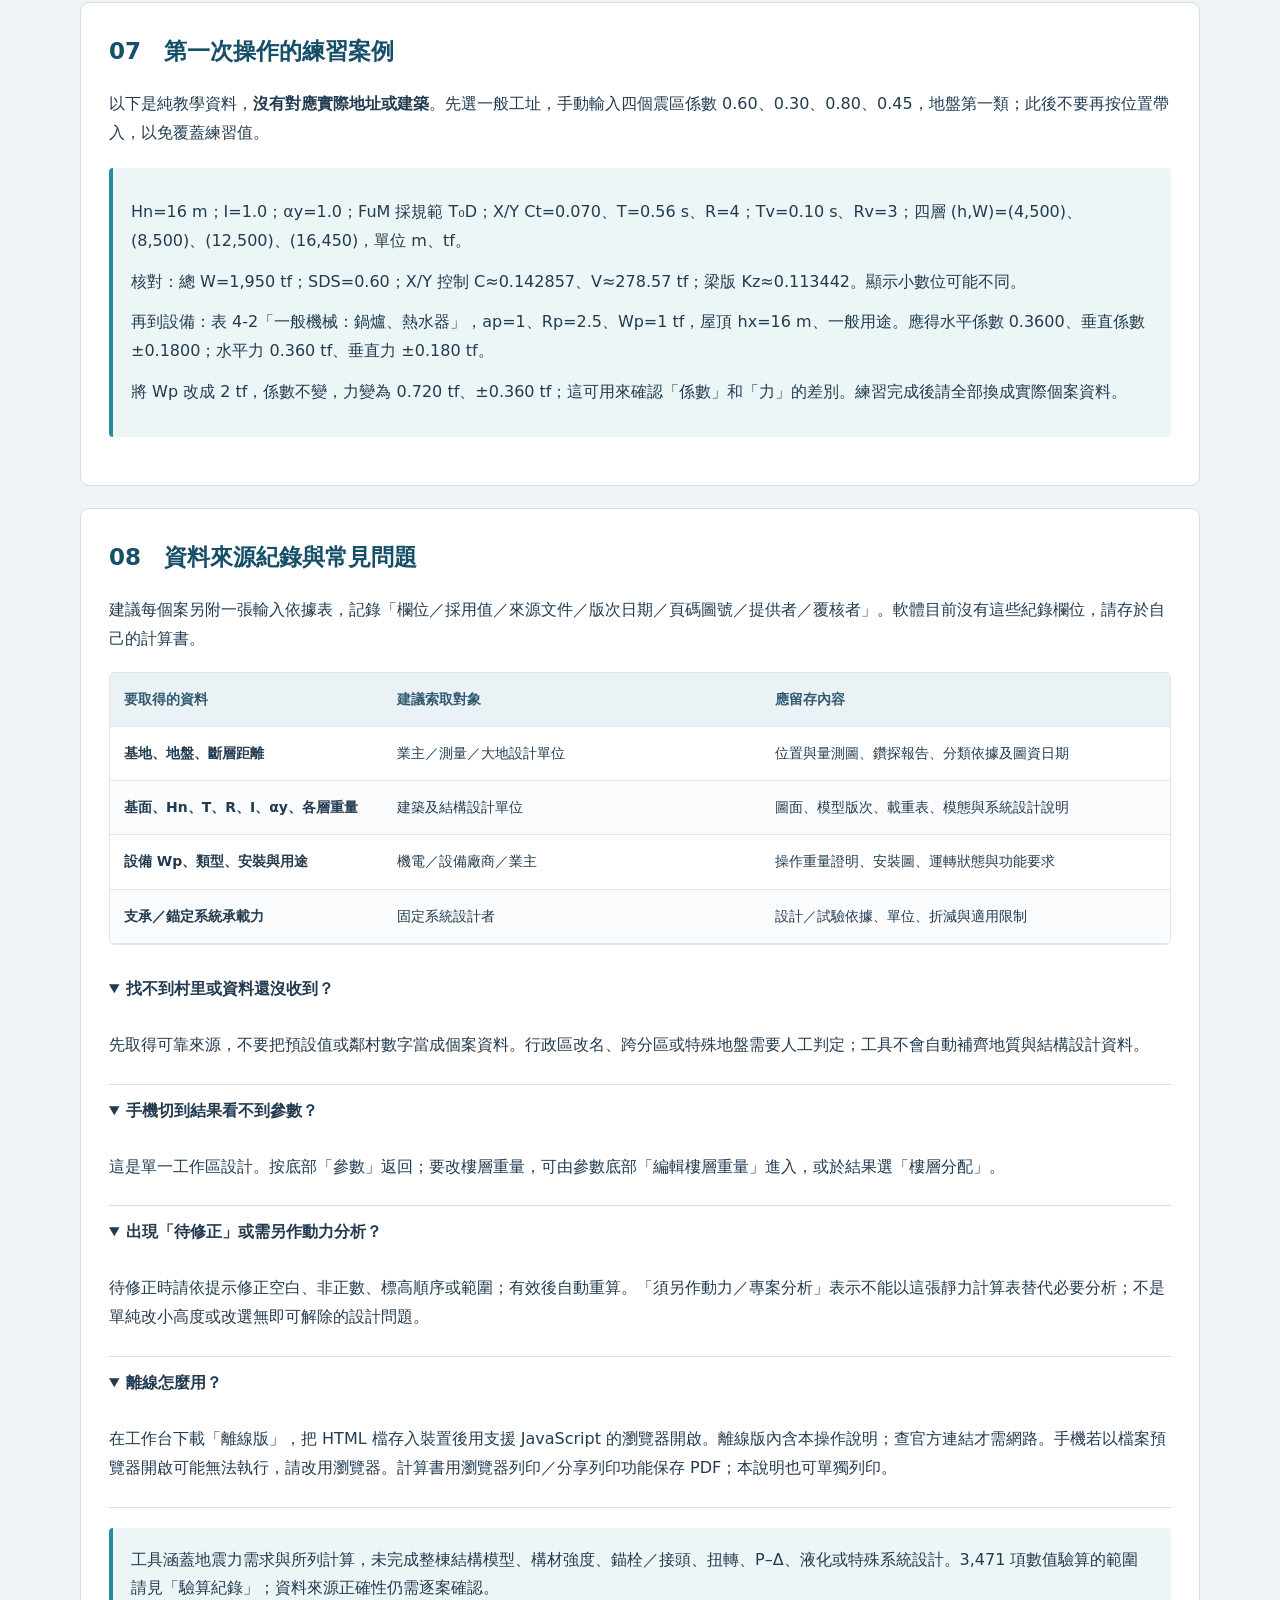
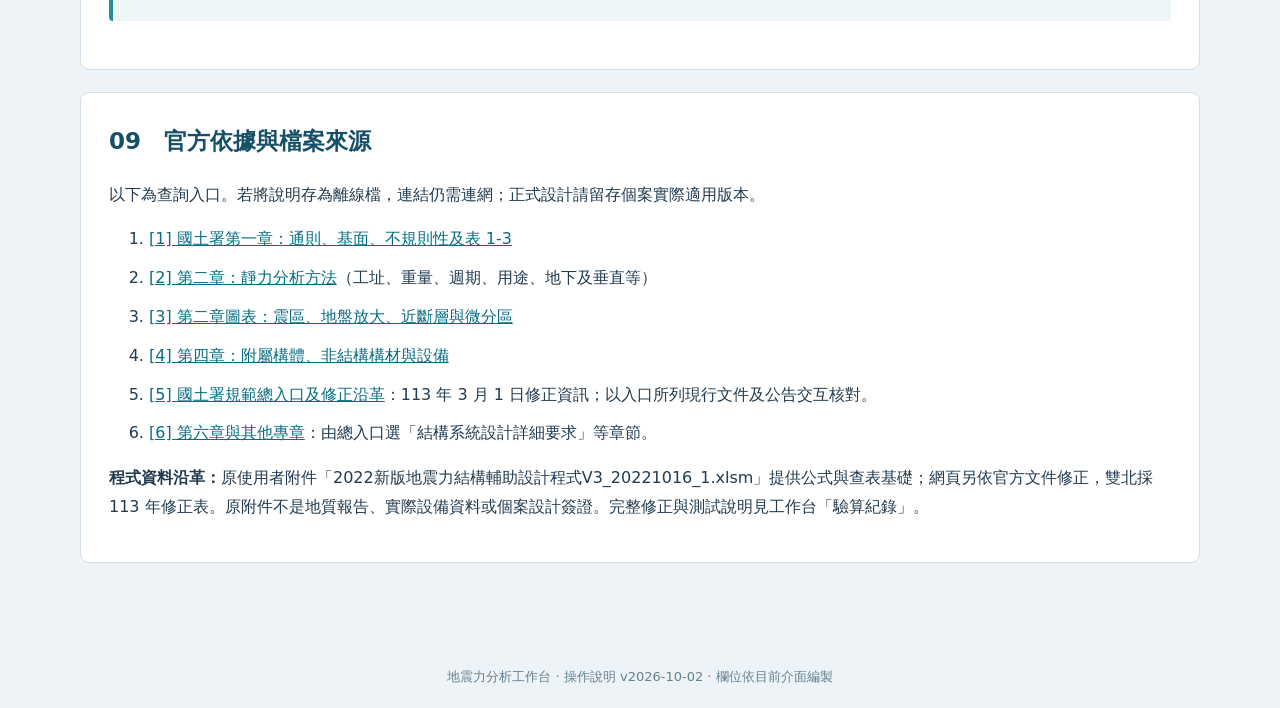
==== commit 2f18eab6: "Clarify basement dead-load input and refresh cached help assets" ====
--- a/manual.html
+++ b/manual.html
@@ -1 +1 @@
-<!doctype html><html lang="zh-Hant"><head><meta charset="utf-8"><meta name="viewport" content="width=device-width,initial-scale=1"><title>操作說明與資料來源｜地震力分析工作台</title><style>*{box-sizing:border-box}html{scroll-behavior:smooth;scroll-padding-top:90px}body{margin:0;font:16px/1.8 system-ui,"Microsoft JhengHei",sans-serif;background:#eef3f7;color:#233b50}header{background:#17384f;color:white;padding:38px max(24px,calc((100vw - 1120px)/2))}header small{letter-spacing:2px;color:#99d7da}h1{font-size:32px;margin:10px 0}header p{color:#c9dce7;max-width:760px}nav{position:sticky;top:0;background:white;border-bottom:1px solid #c9d8e3;padding:10px 20px;display:flex;gap:10px;z-index:2;flex-wrap:wrap}a{color:#086c83}nav a,button{padding:9px 15px;border:1px solid #b6cad7;background:white;border-radius:6px;font:inherit;font-size:14px;text-decoration:none;cursor:pointer;min-height:44px;color:#16485e}main{max-width:1160px;margin:auto;padding:24px 20px 60px}.toc{display:flex;flex-wrap:wrap;gap:8px 20px;margin:0 0 24px;padding:20px;background:#dfeef2;border-radius:8px}.toc a{font-size:14px}section{background:white;padding:28px;border:1px solid #d3dfe8;border-radius:9px;margin-bottom:22px}h2{font-size:23px;margin:0 0 18px;color:#164f68}p{margin:12px 0}li{margin:10px 0}strong,b{color:inherit}.tablewrap{overflow:auto;border:1px solid #dae5ed;border-radius:6px;margin:18px 0}table{width:100%;border-collapse:collapse;min-width:850px;table-layout:fixed;font-size:14px}th,td{text-align:left;vertical-align:top;padding:14px;border-bottom:1px solid #dfe7ee;overflow-wrap:anywhere}th{background:#eaf2f6;color:#315a70}th:first-child{width:18%}th:nth-child(2){width:25%}th:nth-child(3){width:27%}td:first-child{font-weight:650}tr:nth-child(even){background:#f9fbfd}.notice,.example{padding:18px;border-left:4px solid #248f9b;background:#ecf6f7;border-radius:4px;margin:20px 0}details{border-bottom:1px solid #d4e3eb;padding:12px 0}summary{font-weight:650;cursor:pointer;min-height:44px}footer{font-size:13px;color:#658092;text-align:center;padding:20px}a:focus-visible,button:focus-visible,summary:focus-visible{outline:3px solid #07939f;outline-offset:3px}@media(max-width:640px){header{padding:26px 18px}h1{font-size:25px}main{padding:16px 12px}section{padding:20px 16px}h2{font-size:20px}nav{position:static;padding:10px 12px;gap:6px}nav a,button{font-size:14px;padding:10px}.tablewrap{border:0;overflow:visible}table,thead,tbody,tr,th,td{display:block;min-width:0;width:100%;table-layout:auto}thead{display:none}tr{border:1px solid #cbdce6;border-radius:6px;margin-bottom:14px;padding:6px 12px}td{padding:10px 0;border:0}td:first-child{font-size:17px;color:#125b72;border-bottom:1px solid #d8e6ed}td:not(:first-child):before{content:attr(data-label);display:block;font-size:12px;font-weight:650;color:#668295;margin-bottom:4px}.notice,.example{padding:14px}.toc{padding:16px}ol{padding-left:24px}}@media print{@page{size:A4 landscape;margin:14mm}body{background:white;font-size:11px;line-height:1.6}header{background:white;color:#123;padding:0}header small,header p{color:#456}h1{font-size:24px}nav,.toc,.no-print{display:none}main{padding:0;max-width:none}section{border:0;padding:10px 0;margin-bottom:12px}h2{font-size:18px;break-after:avoid}table{font-size:10px;min-width:0}th,td{padding:7px}tr{break-inside:avoid}.tablewrap{overflow:visible}thead{display:table-header-group}a{color:#123;text-decoration:none}.notice,.example{padding:10px}footer{font-size:10px}}</style></head><body><header><small>SEISMIC WORKBENCH / USER GUIDE</small><h1>操作說明與資料來源</h1><p>每一格填什麼、向誰索取、結果怎麼讀。<br>適用 2026-10-02 版 · 主建築／附屬構體與設備 · 手機及離線適用</p></header><nav><a href="https://jerry597640-droid.github.io/seismic-force-calculator/" target="_blank" rel="noopener">開啟線上工作台</a><button onclick="window.print()">列印／存為 PDF</button><button id="saveGuide">下載離線說明</button><a href="#start">回到操作順序</a></nav><main><div class="toc" aria-label="章節目錄"><a href="#start">01　先備資料與操作順序</a><a href="#site">02　工址與地盤</a><a href="#structure">03　建築與結構參數</a><a href="#vertical">04　垂直／地下與樓層重量</a><a href="#equipment">05　附屬構體、非結構構材與設備</a><a href="#outputs">06　哪些表格不用填？結果如何讀？</a><a href="#example">07　第一次操作的練習案例</a><a href="#records">08　資料來源紀錄與常見問題</a><a href="#sources">09　官方依據與檔案來源</a></div><section id="start"><h2>01　先備資料與操作順序</h2><p>適用版本：2026-10-02 地震力分析工作台。操作說明依目前程式欄位編製；法規入口於 2026-10-02 查核，官方列最新修正發布為 113 年 3 月 1 日。開啟時的數字是教學示範，尚未代表您的基地。</p><div class="notice"><b>先確認基面。</b>請由結構設計者依規範 §1.4 確認分析基面；Hn、樓層 h 與設備 hx 必須使用同一基準。地下深度 H 則依 §2.12 使用該地下樓層距地表的深度，不能與 h 混用。</div><ol><li><b>蒐集資料：</b>基地地址／地籍與位置圖、地質鑽探報告、建築剖面與用途、結構系統及分析報告、各層重量計算表；設備分析另備設備型錄、運轉重量、支承與錨定圖。</li><li><b>設定工址：</b>選工址類型 → 縣市／鄉鎮／村里 → 按「帶入選定工址」；核對地盤及係數。近斷層另填適用斷層及距離。</li><li><b>設定結構：</b>填 Hn、I、αy、X/Y 週期與 R，確認不規則性及特殊系統；一般設計保留 FuM 的規範模式。</li><li><b>整理重量：</b>按「編輯樓層重量」，按實際模型由下而上輸入 h、W；確認總重及頂層標高。</li><li><b>垂直與地下：</b>填 Tv、Rv 及要檢視之地下樓層 H、重量；本頁一次只算一個地下樓層。</li><li><b>設備需求：</b>選「附屬構體／設備」，依實際類型、重量、位置及用途輸入；承載力可留白。</li><li><b>讀取與留存：</b>看控制地震力與係數、樓層分配、計算過程和提示；使用「列印計算書」保存 PDF，再由設計者覆核輸入依據。</li></ol><p>桌面採左側參數、右側結果；「收合參數」可放大結果區。手機以底部「參數／結果／設備／計算書」切換；參數區上方再選「工址／結構／垂直／地下」。寬表格可在表格範圍左右滑動。</p><p><b>儲存方式：</b>一般數值修改即時重算，但位置選單須按「帶入選定工址」。目前沒有專案存檔、匯入或自動保存輸入；重新整理會回到預設值。「離線版」下載的是程式，並非當次個案資料，請另外保存計算書及輸入紀錄。</p></section><section id="site"><h2>02　工址與地盤</h2><div class="tablewrap"><table><thead><tr><th>介面欄位</th><th>填寫內容／單位</th><th>資料從哪裡取得</th><th>填寫與判讀提醒</th></tr></thead><tbody><tr><td data-label="介面欄位">工址類型</td><td data-label="填寫內容／單位">一般工址／臺北盆地微分區／近斷層工址。</td><td data-label="資料從哪裡取得">基地位置圖＋官方第二章與圖表 [2][3]，由結構／大地設計者判定。</td><td data-label="填寫與判讀提醒">不是依縣市名稱直接決定；同一行政區可能有不同適用範圍。</td></tr><tr><td data-label="介面欄位">縣市、鄉鎮市區、村里／適用範圍</td><td data-label="填寫內容／單位">依實際基地逐級選取，再按「帶入選定工址」。</td><td data-label="資料從哪裡取得">地籍、門牌、測量座標及官方表列範圍；里界變更需查新舊對照。</td><td data-label="填寫與判讀提醒">選單僅用來查表，不會定位基地。雙北資料採 113 年修正表；其餘由原附件擷取，仍須核對官方表。</td></tr><tr><td data-label="介面欄位">地盤分類</td><td data-label="填寫內容／單位">第一、二或三類（無單位）；畫面按 Vs30 顯示 ≥270、180–270、<180 m/s。</td><td data-label="資料從哪裡取得">基地鑽探／地質調查報告中的上部 30 m 平均剪力波速或規範允許之地盤分類資料，請大地設計者確認。</td><td data-label="填寫與判讀提醒">不要僅憑縣市、土壤名稱或單一深度的波速推定；缺資料應補足判定依據。盆地模式另採其規定。</td></tr><tr><td data-label="介面欄位">Sˢᴰ、S¹ᴰ、Sˢᴹ、S¹ᴹ（四格）</td><td data-label="填寫內容／單位">依序填設計地震短週期、1 秒及最大考量地震短週期、1 秒的「震區」係數；正數、無因次。</td><td data-label="資料從哪裡取得">官方第二章震區係數表／113 年修正資料 [2][3][5]；也可由位置帶入後覆核。</td><td data-label="填寫與判讀提醒">不要填已經地盤放大的 SDS、SD1、SMS、SM1；Fa、Fv 由程式另算，否則會重複放大。近斷層模式此四格仍為一般區域基準值。</td></tr><tr><td data-label="介面欄位">臺北微分區</td><td data-label="填寫內容／單位">依表選一區 T₀=1.60 s、二區 1.30 s 或三區 1.05 s。</td><td data-label="資料從哪裡取得">官方表 2-6(a)、2-6(b)、2-6(c)及微分區圖；未列村里依適用圖判定 [3][5]。</td><td data-label="填寫與判讀提醒">盆地模式直接用 SDS=0.6、SMS=0.8 及微分區週期，不再乘一般地盤放大。</td></tr><tr><td data-label="介面欄位">斷層／表列行政區組別</td><td data-label="填寫內容／單位">近斷層模式加入所有適用斷層，並核對所示行政區。</td><td data-label="資料從哪裡取得">規範近斷層表、基地調查及最新官方斷層跡線資料；由大地／結構設計者確認版本。</td><td data-label="填寫與判讀提醒">同名斷層可能分成不同適用行政區組別，不能只看名稱；程式不會自動找出所有鄰近斷層。</td></tr><tr><td data-label="介面欄位">最短水平距離</td><td data-label="填寫內容／單位">基地至適用斷層跡線的最短水平距離，km，≥0。</td><td data-label="資料從哪裡取得">以確認過的基地與斷層圖資進行 GIS／測量作業，留存圖資日期、坐標系統及量測圖。</td><td data-label="填寫與判讀提醒">不是道路距離、到行政區中心距離或震源深度。程式於表列距離間內插，端點外取端值，再逐參數取多斷層包絡。</td></tr></tbody></table></div><div class="notice"><b>臺北選單規則：</b>盆地模式只列臺北市與新北市；依既有操作設定，一般模式不列臺北市。臺北市仍存在非盆地基地，遇此情況請依表 2-6(b)查值後，在一般模式手動填四個震區係數，並另記實際地址；不要用其他縣市帶入值代替，也不要誤選盆地。位置摘要未必反映手動修改，覆核時應看實際輸入值並附資料來源。</div></section><section id="structure"><h2>03　建築與結構參數</h2><div class="tablewrap"><table><thead><tr><th>介面欄位</th><th>填寫內容／單位</th><th>資料從哪裡取得</th><th>填寫與判讀提醒</th></tr></thead><tbody><tr><td data-label="介面欄位">建築高度 Hn</td><td data-label="填寫內容／單位">基面至頂層的高度，m，>0。</td><td data-label="資料從哪裡取得">建築剖面、結構分析模型及設計者確認的基面。</td><td data-label="填寫與判讀提醒">與樓層表頂層 h 一致；直接修改 Hn 會同比例調整所有樓層標高，修改後要再逐層確認。</td></tr><tr><td data-label="介面欄位">用途係數 I</td><td data-label="填寫內容／單位">依實際用途選 1.00／1.25／1.50。</td><td data-label="資料從哪裡取得">使用執照／核准用途、業主功能要求及規範 §2.8 [2]。</td><td data-label="填寫與判讀提醒">選單文字為摘要；是否屬指定公眾、重要或危險物品用途須按完整條文判定，不能只按建物名稱。</td></tr><tr><td data-label="介面欄位">設計方法與 αy</td><td data-label="填寫內容／單位">選與實際分析及載重組合相符的方法；本工具提供 1.0、1.2、1.5。</td><td data-label="資料從哪裡取得">結構設計準則、計算書載重組合及 §2.2 [2]。</td><td data-label="填寫與判讀提醒">不是材料種類選項，也不是為降低地震力而自行調整的折減係數；請設計者確認。</td></tr><tr><td data-label="介面欄位">FuM 分界週期依據</td><td data-label="填寫內容／單位">一般使用預設「規範 §2.10.2／T₀D」；附件 T₀M 模式供原檔比對。</td><td data-label="資料從哪裡取得">官方 §2.10.2、式 (2-12)，以及原附件公式比較紀錄。</td><td data-label="填寫與判讀提醒">兩模式可能得不同結果；須於計算書註記採用方式，不應挑選較小結果。</td></tr><tr><td data-label="介面欄位">X/Y 向：經驗週期類別 Ct</td><td data-label="填寫內容／單位">分方向選實際抗側力系統；選項 0.070、0.085、0.050。</td><td data-label="資料從哪裡取得">結構平面、系統設計說明與 §2.6 [2]。</td><td data-label="填寫與判讀提醒">程式用 Tc=Ct×Hn^0.75 作週期上限比較。Ct 與 R 必須分別確認，不會互相自動選定。</td></tr><tr><td data-label="介面欄位">X/Y 向：分析週期 Tx、Ty</td><td data-label="填寫內容／單位">各方向代表性分析週期，s，>0。</td><td data-label="資料從哪裡取得">結構分析模型的模態／週期報告，確認方向及有效參與振態；由分析者提供。</td><td data-label="填寫與判讀提醒">不可直接填模態序號。畫面預設 0.56 s 是示範；強度計算採 min(T分析,1.4Tc)，輸入仍應是原分析週期。</td></tr><tr><td data-label="介面欄位">X/Y 向：韌性容量 Rx、Ry</td><td data-label="填寫內容／單位">各方向符合實際系統的 R；本工具支援 1–5。</td><td data-label="資料從哪裡取得">官方表 1-3、結構系統與韌性細節圖／計算書 [1][6]。</td><td data-label="填寫與判讀提醒">不要套用其他規範同名 R；預設 4 不代表所有 RC 結構。若表列系統或特殊條件超出功能，應另作分析。</td></tr><tr><td data-label="介面欄位">表 1-1／1-2 指定不規則性</td><td data-label="填寫內容／單位">依結構配置、質量、勁度等評估選有／無。</td><td data-label="資料從哪裡取得">結構平立面、層重量／層勁度分析及規範表 1-1、1-2 [1]。</td><td data-label="填寫與判讀提醒">預設「無」是示範；本工具沒有由模型自動判斷不規則性。</td></tr><tr><td data-label="介面欄位">全高度結構系統是否不同</td><td data-label="填寫內容／單位">沿高度抗側力系統相同／不同。</td><td data-label="資料從哪裡取得">結構設計總說明、立面、轉換層及系統配置圖。</td><td data-label="填寫與判讀提醒">由設計者判定，會影響動力分析初步提示。</td></tr><tr><td data-label="介面欄位">其他需專案分析條件</td><td data-label="填寫內容／單位">有隔震、消能或其他特殊條件時選「有」。</td><td data-label="資料從哪裡取得">專案設計準則、隔震／消能設計報告與規範適用章節。</td><td data-label="填寫與判讀提醒">提示不等於完成專案分析；即使選無，也不表示所有動力分析適用條件已檢核。</td></tr></tbody></table></div></section><section id="vertical"><h2>04　垂直／地下與樓層重量</h2><div class="tablewrap"><table><thead><tr><th>介面欄位</th><th>填寫內容／單位</th><th>資料從哪裡取得</th><th>填寫與判讀提醒</th></tr></thead><tbody><tr><td data-label="介面欄位">垂直週期 Tv</td><td data-label="填寫內容／單位">垂直方向分析週期，s，>0。</td><td data-label="資料從哪裡取得">垂直振動分析、梁版／相關系統之分析報告及 §2.18 [2]，由設計者選定。</td><td data-label="填寫與判讀提醒">不可直接沿用水平週期；預設 0.1 s 僅供示範。</td></tr><tr><td data-label="介面欄位">垂直韌性 Rv</td><td data-label="填寫內容／單位">符合垂直受力系統的韌性容量；本工具範圍 1–3。</td><td data-label="資料從哪裡取得">結構韌性設計細節與 §2.18，由結構設計者提供。</td><td data-label="填寫與判讀提醒">取 3 須具相應設計細節，不能因是預設值就直接採用。</td></tr><tr><td data-label="介面欄位">地下室深度 H</td><td data-label="填寫內容／單位">要計算的「該地下樓層」距地表深度，m，≥0。</td><td data-label="資料從哪裡取得">建築／結構剖面及 §2.12 [2]。</td><td data-label="填寫與判讀提醒">不是整棟地下室總深度套用各層；要分析不同地下樓層時，逐層換 H 與該層重量。</td></tr><tr><td data-label="介面欄位">地下該層重量</td><td data-label="填寫內容／單位">該地下樓層的地震計算重量，tf，>0。</td><td data-label="資料從哪裡取得">地下該層載重／重量計算書，由結構設計者確認納入範圍。</td><td data-label="填寫與判讀提醒">不納入本工具地上總重 W。無地下室時忽略地下結果；目前欄位仍須保持有效正數，不能把示範結果當成實際地下樓層。</td></tr><tr><td data-label="介面欄位">樓層（樓層分配表）</td><td data-label="填寫內容／單位">程式自動由下而上命名 1F、2F…；用新增／移除調整數量。</td><td data-label="資料從哪裡取得">結構模型中的各層質量配置。</td><td data-label="填寫與判讀提醒">目前不支援自訂樓層名稱；夾層、屋突等應由設計者確認如何建模及與實際圖面對應。新增列會帶示範高度與重量，須自行改正。</td></tr><tr><td data-label="介面欄位">h（樓層表）</td><td data-label="填寫內容／單位">各層距基面的標高，m，正數且由下而上遞增。</td><td data-label="資料從哪裡取得">剖面圖／模型樓層標高表，扣除所選基面高程。</td><td data-label="填寫與判讀提醒">是累計標高，不是單層層高。例如層高均 4 m 的四層，填 4、8、12、16。改頂層 h 會更新 Hn。</td></tr><tr><td data-label="介面欄位">W（樓層表）</td><td data-label="填寫內容／單位">各層地震計算重量，tf，>0。</td><td data-label="資料從哪裡取得">逐層重量清冊：結構自重、附加靜載、隔間、設備及內容物、規範要求的活載部分；核對模型質量來源。</td><td data-label="填寫與判讀提醒">依 §2.2 定義逐項確認，不是直接填樓地板面積、活載強度或質量密度；避免設備與自重重複計入。總 W 由各列加總，無須另填。</td></tr></tbody></table></div><p><b>單位範例：</b>若某層經確認的均佈重量為 0.8 tf/m²、分攤面積 500 m²，該項重量為 400 tf；再加其餘未包含項目。這只是換算示範，0.8 並非本工具建議載重。1 tf=9.80665 kN；若資料為 kN，除以 9.80665 後填入。</p></section><section id="equipment"><h2>05　附屬構體、非結構構材與設備</h2><div class="tablewrap"><table><thead><tr><th>介面欄位</th><th>填寫內容／單位</th><th>資料從哪裡取得</th><th>填寫與判讀提醒</th></tr></thead><tbody><tr><td data-label="介面欄位">連動工址 SDS、I、hn</td><td data-label="填寫內容／單位">自動讀取主建築；此處不用再填。</td><td data-label="資料從哪裡取得">已確認的主建築工址、用途與高度。</td><td data-label="填寫與判讀提醒">先完成主建築有效輸入；核對模組上方連動摘要，換設備不會換工址。</td></tr><tr><td data-label="介面欄位">係數表</td><td data-label="填寫內容／單位">表 4-1（部分構體／非結構構材）、表 4-2（機電設備）或自訂。</td><td data-label="資料從哪裡取得">官方第四章及表 4-1、4-2 [4]。</td><td data-label="填寫與判讀提醒">依實際構材、變形能力、支承及附件分類，不能僅用設備商品名稱猜選。</td></tr><tr><td data-label="介面欄位">構材／設備類型</td><td data-label="填寫內容／單位">選與實際安裝及固定方式相符的類型。</td><td data-label="資料從哪裡取得">建築／機電圖、設備安裝圖、廠商資料與官方係數表。</td><td data-label="填寫與判讀提醒">有無隔振、懸吊、懸臂、側撐及接頭型式會影響分類；請設計者確認。</td></tr><tr><td data-label="介面欄位">共振放大 ap、反應折減 Rp</td><td data-label="填寫內容／單位">一般由類型自動帶入唯讀值；自訂模式才可輸入。ap>0，Rp≥1，皆無因次。</td><td data-label="資料從哪裡取得">官方係數表；自訂值須有經設計者接受的試驗／分析與適用依據。</td><td data-label="填寫與判讀提醒">不要把主建築 R 填成設備 Rp；畫面數值隨類型自動更新。</td></tr><tr><td data-label="介面欄位">自訂係數依據</td><td data-label="填寫內容／單位">自訂模式必填文字：報告名稱、編號、版次、頁次／條文。</td><td data-label="資料從哪裡取得">可追溯的試驗、分析或設計依據文件。</td><td data-label="填寫與判讀提醒">程式僅檢查是否填文字，不會審查文件可信度或自動核准替代設計。</td></tr><tr><td data-label="介面欄位">自重／操作重量 Wp</td><td data-label="填寫內容／單位">設備或構材的操作狀態重量，tf，>0。</td><td data-label="資料從哪裡取得">廠商型錄、設備重量表、滿載／運轉工況資料；含需計入的液體、儲物及附件。</td><td data-label="填寫與判讀提醒">例如 1,250 kg 操作質量約填 1.25 tf；確認不是乾重／出貨重量。重量不因高度改變。</td></tr><tr><td data-label="介面欄位">安裝樓層</td><td data-label="填寫內容／單位">選屋頂、基面、已輸入樓層或自行輸入 hx。</td><td data-label="資料從哪裡取得">設備配置、安裝剖面與結構樓層表。</td><td data-label="填寫與判讀提醒">屋頂連動 hn；基面為 0；樓層選項由樓層表更新。</td></tr><tr><td data-label="介面欄位">所在樓層距基面高度 hx</td><td data-label="填寫內容／單位">自動帶入；「自行輸入」時可填，m，0≤hx≤hn。</td><td data-label="資料從哪裡取得">設備支承所在樓層的標高及主建築基面。</td><td data-label="填寫與判讀提醒">此為支承所在樓層高度，不是設備本身高度或任意重心標高；屋突等特殊配置須另確認適用性。</td></tr><tr><td data-label="介面欄位">構材／設備用途 Ip</td><td data-label="填寫內容／單位">一般基準 1.0，指定必要機能／危險等用途選 1.5。</td><td data-label="資料從哪裡取得">設備用途說明、業主功能需求、危險物料資料及第四章 [4]。</td><td data-label="填寫與判讀提醒">採用值由程式取 max(所選設備用途係數,建築 I)；不要另乘一次建築 I。</td></tr><tr><td data-label="介面欄位">水平設計承載力（選填）</td><td data-label="填寫內容／單位">與需求相同設計基準的整體系統水平承載力，tf，正數；不比較就留白。</td><td data-label="資料從哪裡取得">結構／固定系統設計計算、有效試驗報告，由設計者確認折減及破壞模式。</td><td data-label="填寫與判讀提醒">不能直接填單支錨栓型錄極限值或未考慮邊距、間距、基材的乘積。</td></tr><tr><td data-label="介面欄位">垂直設計承載力（選填）</td><td data-label="填寫內容／單位">相同設計基準的系統垂直承載力，tf，正數；不比較就留白。</td><td data-label="資料從哪裡取得">支承／錨定系統垂直受力設計資料。</td><td data-label="填寫與判讀提醒">程式只有一格，以垂直地震力絕對值作分量比較；正負方向能力不同時須另行檢核，並加入重力、力矩及拉剪互制。</td></tr></tbody></table></div><div class="notice">「需求 ≤ 輸入承載力」只表示本次分量的數值比較，不代表錨栓、接頭或整體系統設計完成。本模組不會把地震總力自動合理分配至每支錨栓，也未執行相對位移或機能維持檢核。</div></section><section id="outputs"><h2>06　哪些表格不用填？結果如何讀？</h2><div class="tablewrap"><table><thead><tr><th>介面欄位</th><th>填寫內容／單位</th><th>資料從哪裡取得</th><th>填寫與判讀提醒</th></tr></thead><tbody><tr><td data-label="介面欄位">X、Y 向地震力卡片</td><td data-label="填寫內容／單位">自動：V（tf）、C=V/W、採用週期及控制工況。</td><td data-label="資料從哪裡取得">四個震區係數、地盤、I、αy、T、R 與樓層總重。</td><td data-label="填寫與判讀提醒">C 為三水準取最大後的控制係數；若要看單獨設計地震 Cd，至「計算過程」第 06 步。不要把 C 當氣象震度。</td></tr><tr><td data-label="介面欄位">主建築垂直係數</td><td data-label="填寫內容／單位">自動：梁版 Kz、柱牆自重垂直係數，無因次，均考慮 ±。</td><td data-label="資料從哪裡取得">工址、I、αy、Tv、Rv 等。</td><td data-label="填寫與判讀提醒">各乘「對應」重量，不是兩者各乘整棟 W 再重複相加。</td></tr><tr><td data-label="介面欄位">反應譜／工址係數表</td><td data-label="填寫內容／單位">圖表自動產生；可選靜力用譜或 5% 彈性譜。</td><td data-label="資料從哪裡取得">原震區係數及地盤放大或盆地分區。</td><td data-label="填寫與判讀提醒">Fa、Fv、SDS、SD1、SMS、SM1、T₀D、T₀M 為結果，不再手填。彈性譜不等於完成模態分析。</td></tr><tr><td data-label="介面欄位">樓層分配結果</td><td data-label="填寫內容／單位">Fx、Fy 為各層外加地震力；Qx、Qy 為該層累積剪力，tf。</td><td data-label="資料從哪裡取得">控制 V、週期、各層 h 與 W。</td><td data-label="填寫與判讀提醒">樓層輸入表可編輯，分配結果表不用填。把 Fx/Fy 和 Qx/Qy 同時當外力輸入模型會重複。</td></tr><tr><td data-label="介面欄位">逐步計算各表</td><td data-label="填寫內容／單位">自動列週期限制、韌性、譜值、三水準、垂直、位移用力及地下各工況。</td><td data-label="資料從哪裡取得">目前所有輸入；可「展開全部」檢視。</td><td data-label="填寫與判讀提醒">位移用地震力尚未求出實際側移；地下三工況應各自配合分析，不直接相加。</td></tr><tr><td data-label="介面欄位">設備水平／垂直係數與地震力</td><td data-label="填寫內容／單位">自動：Ch=Fph/Wp、Cv=±Fpv/Wp，及力 tf/kN。</td><td data-label="資料從哪裡取得">主建築 SDS、模式、I、hn 和設備 ap、Rp、Wp、hx、Ip。</td><td data-label="填寫與判讀提醒">係數是無因次；水平已經上下限限制。設備垂直力與主建築梁版垂直力是不同的計算項目。</td></tr><tr><td data-label="介面欄位">設備上下限與承載力比較</td><td data-label="填寫內容／單位">自動：基本式、下限、上限、採用力、需求／承載力。</td><td data-label="資料從哪裡取得">設備輸入與選填承載力。</td><td data-label="填寫與判讀提醒">留白顯示「未檢核」，不等於不合格；比值≤1 也不是完整設計通過。</td></tr></tbody></table></div></section><section id="example"><h2>07　第一次操作的練習案例</h2><p>以下是純教學資料，<b>沒有對應實際地址或建築</b>。先選一般工址，手動輸入四個震區係數 0.60、0.30、0.80、0.45，地盤第一類；此後不要再按位置帶入，以免覆蓋練習值。</p><div class="example"><p>Hn=16 m；I=1.0；αy=1.0；FuM 採規範 T₀D；X/Y Ct=0.070、T=0.56 s、R=4；Tv=0.10 s、Rv=3；四層 (h,W)=(4,500)、(8,500)、(12,500)、(16,450)，單位 m、tf。</p><p>核對：總 W=1,950 tf；SDS=0.60；X/Y 控制 C≈0.142857、V≈278.57 tf；梁版 Kz≈0.113442。顯示小數位可能不同。</p><p>再到設備：表 4-2「一般機械：鍋爐、熱水器」，ap=1、Rp=2.5、Wp=1 tf，屋頂 hx=16 m、一般用途。應得水平係數 0.3600、垂直係數 ±0.1800；水平力 0.360 tf、垂直力 ±0.180 tf。</p><p>將 Wp 改成 2 tf，係數不變，力變為 0.720 tf、±0.360 tf；這可用來確認「係數」和「力」的差別。練習完成後請全部換成實際個案資料。</p></div></section><section id="records"><h2>08　資料來源紀錄與常見問題</h2><p>建議每個案另附一張輸入依據表，記錄「欄位／採用值／來源文件／版次日期／頁碼圖號／提供者／覆核者」。軟體目前沒有這些紀錄欄位，請存於自己的計算書。</p><div class="tablewrap"><table><thead><tr><th>要取得的資料</th><th>建議索取對象</th><th>應留存內容</th></tr></thead><tbody><tr><td data-label="要取得的資料">基地、地盤、斷層距離</td><td data-label="建議索取對象">業主／測量／大地設計單位</td><td data-label="應留存內容">位置與量測圖、鑽探報告、分類依據及圖資日期</td></tr><tr><td data-label="要取得的資料">基面、Hn、T、R、I、αy、各層重量</td><td data-label="建議索取對象">建築及結構設計單位</td><td data-label="應留存內容">圖面、模型版次、載重表、模態與系統設計說明</td></tr><tr><td data-label="要取得的資料">設備 Wp、類型、安裝與用途</td><td data-label="建議索取對象">機電／設備廠商／業主</td><td data-label="應留存內容">操作重量證明、安裝圖、運轉狀態與功能要求</td></tr><tr><td data-label="要取得的資料">支承／錨定系統承載力</td><td data-label="建議索取對象">固定系統設計者</td><td data-label="應留存內容">設計／試驗依據、單位、折減與適用限制</td></tr></tbody></table></div><details open><summary>找不到村里或資料還沒收到？</summary><p>先取得可靠來源，不要把預設值或鄰村數字當成個案資料。行政區改名、跨分區或特殊地盤需要人工判定；工具不會自動補齊地質與結構設計資料。</p></details><details open><summary>手機切到結果看不到參數？</summary><p>這是單一工作區設計。按底部「參數」返回；要改樓層重量，可由參數底部「編輯樓層重量」進入，或於結果選「樓層分配」。</p></details><details open><summary>出現「待修正」或需另作動力分析？</summary><p>待修正時請依提示修正空白、非正數、標高順序或範圍；有效後自動重算。「須另作動力／專案分析」表示不能以這張靜力計算表替代必要分析；不是單純改小高度或改選無即可解除的設計問題。</p></details><details open><summary>離線怎麼用？</summary><p>在工作台下載「離線版」，把 HTML 檔存入裝置後用支援 JavaScript 的瀏覽器開啟。離線版內含本操作說明；查官方連結才需網路。手機若以檔案預覽器開啟可能無法執行，請改用瀏覽器。計算書用瀏覽器列印／分享列印功能保存 PDF；本說明也可單獨列印。</p></details><p class="notice">工具涵蓋地震力需求與所列計算，未完成整棟結構模型、構材強度、錨栓／接頭、扭轉、P–Δ、液化或特殊系統設計。3,471 項數值驗算的範圍請見「驗算紀錄」；資料來源正確性仍需逐案確認。</p></section><section id="sources"><h2>09　官方依據與檔案來源</h2><p>以下為查詢入口。若將說明存為離線檔，連結仍需連網；正式設計請留存個案實際適用版本。</p><ol><li id="s1"><a target="_blank" rel="noopener" href="https://www.nlma.gov.tw/uploads/files/aecbe2d5916554a9631bacbc69b0f1b7.pdf">[1] 國土署第一章：通則、基面、不規則性及表 1-3</a></li><li><a target="_blank" rel="noopener" href="https://www.nlma.gov.tw/uploads/files/26e22debb8e2339ac04e410f8fa49b44.pdf">[2] 第二章：靜力分析方法</a>（工址、重量、週期、用途、地下及垂直等）</li><li><a target="_blank" rel="noopener" href="https://www.nlma.gov.tw/uploads/files/039047aa58c2afcc22bf07f9d08f0d56.pdf">[3] 第二章圖表：震區、地盤放大、近斷層與微分區</a></li><li><a target="_blank" rel="noopener" href="https://www.nlma.gov.tw/uploads/files/38755deaa3b5f7ce0ceb3579198361db.pdf">[4] 第四章：附屬構體、非結構構材與設備</a></li><li><a target="_blank" rel="noopener" href="https://www.nlma.gov.tw/ch/legislation/regsearch/175">[5] 國土署規範總入口及修正沿革</a>：113 年 3 月 1 日修正資訊；以入口所列現行文件及公告交互核對。</li><li><a target="_blank" rel="noopener" href="https://www.nlma.gov.tw/ch/legislation/regsearch/175">[6] 第六章與其他專章</a>：由總入口選「結構系統設計詳細要求」等章節。</li></ol><p><b>程式資料沿革：</b>原使用者附件「2022新版地震力結構輔助設計程式V3_20221016_1.xlsm」提供公式與查表基礎；網頁另依官方文件修正，雙北採 113 年修正表。原附件不是地質報告、實際設備資料或個案設計簽證。完整修正與測試說明見工作台「驗算紀錄」。</p></section></main><footer>地震力分析工作台 · 操作說明 v2026-10-02 · 欄位依目前介面編製</footer><script>document.getElementById('saveGuide').onclick=()=>{const a=document.createElement('a');a.href=URL.createObjectURL(new Blob(['<!doctype html>'+document.documentElement.outerHTML],{type:'text/html;charset=utf-8'}));a.download='地震力分析工作台_操作說明.html';a.click();setTimeout(()=>URL.revokeObjectURL(a.href),1000);};document.addEventListener('click',e=>{const a=e.target.closest('a[href^="#"]');if(!a)return;e.preventDefault();document.getElementById(a.getAttribute('href').slice(1))?.scrollIntoView({behavior:'instant',block:'start'});});</script></body></html>+<!doctype html><html lang="zh-Hant"><head><meta charset="utf-8"><meta name="viewport" content="width=device-width,initial-scale=1"><title>操作說明與資料來源｜地震力分析工作台</title><style>*{box-sizing:border-box}html{scroll-behavior:smooth;scroll-padding-top:90px}body{margin:0;font:16px/1.8 system-ui,"Microsoft JhengHei",sans-serif;background:#eef3f7;color:#233b50}header{background:#17384f;color:white;padding:38px max(24px,calc((100vw - 1120px)/2))}header small{letter-spacing:2px;color:#99d7da}h1{font-size:32px;margin:10px 0}header p{color:#c9dce7;max-width:760px}nav{position:sticky;top:0;background:white;border-bottom:1px solid #c9d8e3;padding:10px 20px;display:flex;gap:10px;z-index:2;flex-wrap:wrap}a{color:#086c83}nav a,button{padding:9px 15px;border:1px solid #b6cad7;background:white;border-radius:6px;font:inherit;font-size:14px;text-decoration:none;cursor:pointer;min-height:44px;color:#16485e}main{max-width:1160px;margin:auto;padding:24px 20px 60px}.toc{display:flex;flex-wrap:wrap;gap:8px 20px;margin:0 0 24px;padding:20px;background:#dfeef2;border-radius:8px}.toc a{font-size:14px}section{background:white;padding:28px;border:1px solid #d3dfe8;border-radius:9px;margin-bottom:22px}h2{font-size:23px;margin:0 0 18px;color:#164f68}p{margin:12px 0}li{margin:10px 0}strong,b{color:inherit}.tablewrap{overflow:auto;border:1px solid #dae5ed;border-radius:6px;margin:18px 0}table{width:100%;border-collapse:collapse;min-width:850px;table-layout:fixed;font-size:14px}th,td{text-align:left;vertical-align:top;padding:14px;border-bottom:1px solid #dfe7ee;overflow-wrap:anywhere}th{background:#eaf2f6;color:#315a70}th:first-child{width:18%}th:nth-child(2){width:25%}th:nth-child(3){width:27%}td:first-child{font-weight:650}tr:nth-child(even){background:#f9fbfd}.notice,.example{padding:18px;border-left:4px solid #248f9b;background:#ecf6f7;border-radius:4px;margin:20px 0}details{border-bottom:1px solid #d4e3eb;padding:12px 0}summary{font-weight:650;cursor:pointer;min-height:44px}footer{font-size:13px;color:#658092;text-align:center;padding:20px}a:focus-visible,button:focus-visible,summary:focus-visible{outline:3px solid #07939f;outline-offset:3px}@media(max-width:640px){header{padding:26px 18px}h1{font-size:25px}main{padding:16px 12px}section{padding:20px 16px}h2{font-size:20px}nav{position:static;padding:10px 12px;gap:6px}nav a,button{font-size:14px;padding:10px}.tablewrap{border:0;overflow:visible}table,thead,tbody,tr,th,td{display:block;min-width:0;width:100%;table-layout:auto}thead{display:none}tr{border:1px solid #cbdce6;border-radius:6px;margin-bottom:14px;padding:6px 12px}td{padding:10px 0;border:0}td:first-child{font-size:17px;color:#125b72;border-bottom:1px solid #d8e6ed}td:not(:first-child):before{content:attr(data-label);display:block;font-size:12px;font-weight:650;color:#668295;margin-bottom:4px}.notice,.example{padding:14px}.toc{padding:16px}ol{padding-left:24px}}@media print{@page{size:A4 landscape;margin:14mm}body{background:white;font-size:11px;line-height:1.6}header{background:white;color:#123;padding:0}header small,header p{color:#456}h1{font-size:24px}nav,.toc,.no-print{display:none}main{padding:0;max-width:none}section{border:0;padding:10px 0;margin-bottom:12px}h2{font-size:18px;break-after:avoid}table{font-size:10px;min-width:0}th,td{padding:7px}tr{break-inside:avoid}.tablewrap{overflow:visible}thead{display:table-header-group}a{color:#123;text-decoration:none}.notice,.example{padding:10px}footer{font-size:10px}}</style></head><body><header><small>SEISMIC WORKBENCH / USER GUIDE</small><h1>操作說明與資料來源</h1><p>每一格填什麼、向誰索取、結果怎麼讀。<br>適用 2026-10-02 版 · 主建築／附屬構體與設備 · 手機及離線適用</p></header><nav><a href="https://jerry597640-droid.github.io/seismic-force-calculator/" target="_blank" rel="noopener">開啟線上工作台</a><button onclick="window.print()">列印／存為 PDF</button><button id="saveGuide">下載離線說明</button><a href="#start">回到操作順序</a></nav><main><div class="toc" aria-label="章節目錄"><a href="#start">01　先備資料與操作順序</a><a href="#site">02　工址與地盤</a><a href="#structure">03　建築與結構參數</a><a href="#vertical">04　垂直／地下與樓層重量</a><a href="#equipment">05　附屬構體、非結構構材與設備</a><a href="#outputs">06　哪些表格不用填？結果如何讀？</a><a href="#example">07　第一次操作的練習案例</a><a href="#records">08　資料來源紀錄與常見問題</a><a href="#sources">09　官方依據與檔案來源</a></div><section id="start"><h2>01　先備資料與操作順序</h2><p>適用版本：2026-10-02 地震力分析工作台。操作說明依目前程式欄位編製；法規入口於 2026-10-02 查核，官方列最新修正發布為 113 年 3 月 1 日。開啟時的數字是教學示範，尚未代表您的基地。</p><div class="notice"><b>先確認基面。</b>請由結構設計者依規範 §1.4 確認分析基面；Hn、樓層 h 與設備 hx 必須使用同一基準。地下深度 H 則依 §2.12 使用該地下樓層距地表的深度，不能與 h 混用。</div><ol><li><b>蒐集資料：</b>基地地址／地籍與位置圖、地質鑽探報告、建築剖面與用途、結構系統及分析報告、各層重量計算表；設備分析另備設備型錄、運轉重量、支承與錨定圖。</li><li><b>設定工址：</b>選工址類型 → 縣市／鄉鎮／村里 → 按「帶入選定工址」；核對地盤及係數。近斷層另填適用斷層及距離。</li><li><b>設定結構：</b>填 Hn、I、αy、X/Y 週期與 R，確認不規則性及特殊系統；一般設計保留 FuM 的規範模式。</li><li><b>整理重量：</b>按「編輯樓層重量」，按實際模型由下而上輸入 h、W；確認總重及頂層標高。</li><li><b>垂直與地下：</b>填 Tv、Rv 及要檢視之地下樓層 H、重量；本頁一次只算一個地下樓層。</li><li><b>設備需求：</b>選「附屬構體／設備」，依實際類型、重量、位置及用途輸入；承載力可留白。</li><li><b>讀取與留存：</b>看控制地震力與係數、樓層分配、計算過程和提示；使用「列印計算書」保存 PDF，再由設計者覆核輸入依據。</li></ol><p>桌面採左側參數、右側結果；「收合參數」可放大結果區。手機以底部「參數／結果／設備／計算書」切換；參數區上方再選「工址／結構／垂直／地下」。寬表格可在表格範圍左右滑動。</p><p><b>儲存方式：</b>一般數值修改即時重算，但位置選單須按「帶入選定工址」。目前沒有專案存檔、匯入或自動保存輸入；重新整理會回到預設值。「離線版」下載的是程式，並非當次個案資料，請另外保存計算書及輸入紀錄。</p></section><section id="site"><h2>02　工址與地盤</h2><div class="tablewrap"><table><thead><tr><th>介面欄位</th><th>填寫內容／單位</th><th>資料從哪裡取得</th><th>填寫與判讀提醒</th></tr></thead><tbody><tr><td data-label="介面欄位">工址類型</td><td data-label="填寫內容／單位">一般工址／臺北盆地微分區／近斷層工址。</td><td data-label="資料從哪裡取得">基地位置圖＋官方第二章與圖表 [2][3]，由結構／大地設計者判定。</td><td data-label="填寫與判讀提醒">不是依縣市名稱直接決定；同一行政區可能有不同適用範圍。</td></tr><tr><td data-label="介面欄位">縣市、鄉鎮市區、村里／適用範圍</td><td data-label="填寫內容／單位">依實際基地逐級選取，再按「帶入選定工址」。</td><td data-label="資料從哪裡取得">地籍、門牌、測量座標及官方表列範圍；里界變更需查新舊對照。</td><td data-label="填寫與判讀提醒">選單僅用來查表，不會定位基地。雙北資料採 113 年修正表；其餘由原附件擷取，仍須核對官方表。</td></tr><tr><td data-label="介面欄位">地盤分類</td><td data-label="填寫內容／單位">第一、二或三類（無單位）；畫面按 Vs30 顯示 ≥270、180–270、<180 m/s。</td><td data-label="資料從哪裡取得">基地鑽探／地質調查報告中的上部 30 m 平均剪力波速或規範允許之地盤分類資料，請大地設計者確認。</td><td data-label="填寫與判讀提醒">不要僅憑縣市、土壤名稱或單一深度的波速推定；缺資料應補足判定依據。盆地模式另採其規定。</td></tr><tr><td data-label="介面欄位">Sˢᴰ、S¹ᴰ、Sˢᴹ、S¹ᴹ（四格）</td><td data-label="填寫內容／單位">依序填設計地震短週期、1 秒及最大考量地震短週期、1 秒的「震區」係數；正數、無因次。</td><td data-label="資料從哪裡取得">官方第二章震區係數表／113 年修正資料 [2][3][5]；也可由位置帶入後覆核。</td><td data-label="填寫與判讀提醒">不要填已經地盤放大的 SDS、SD1、SMS、SM1；Fa、Fv 由程式另算，否則會重複放大。近斷層模式此四格仍為一般區域基準值。</td></tr><tr><td data-label="介面欄位">臺北微分區</td><td data-label="填寫內容／單位">依表選一區 T₀=1.60 s、二區 1.30 s 或三區 1.05 s。</td><td data-label="資料從哪裡取得">官方表 2-6(a)、2-6(b)、2-6(c)及微分區圖；未列村里依適用圖判定 [3][5]。</td><td data-label="填寫與判讀提醒">盆地模式直接用 SDS=0.6、SMS=0.8 及微分區週期，不再乘一般地盤放大。</td></tr><tr><td data-label="介面欄位">斷層／表列行政區組別</td><td data-label="填寫內容／單位">近斷層模式加入所有適用斷層，並核對所示行政區。</td><td data-label="資料從哪裡取得">規範近斷層表、基地調查及最新官方斷層跡線資料；由大地／結構設計者確認版本。</td><td data-label="填寫與判讀提醒">同名斷層可能分成不同適用行政區組別，不能只看名稱；程式不會自動找出所有鄰近斷層。</td></tr><tr><td data-label="介面欄位">最短水平距離</td><td data-label="填寫內容／單位">基地至適用斷層跡線的最短水平距離，km，≥0。</td><td data-label="資料從哪裡取得">以確認過的基地與斷層圖資進行 GIS／測量作業，留存圖資日期、坐標系統及量測圖。</td><td data-label="填寫與判讀提醒">不是道路距離、到行政區中心距離或震源深度。程式於表列距離間內插，端點外取端值，再逐參數取多斷層包絡。</td></tr></tbody></table></div><div class="notice"><b>臺北選單規則：</b>盆地模式只列臺北市與新北市；依既有操作設定，一般模式不列臺北市。臺北市仍存在非盆地基地，遇此情況請依表 2-6(b)查值後，在一般模式手動填四個震區係數，並另記實際地址；不要用其他縣市帶入值代替，也不要誤選盆地。位置摘要未必反映手動修改，覆核時應看實際輸入值並附資料來源。</div></section><section id="structure"><h2>03　建築與結構參數</h2><div class="tablewrap"><table><thead><tr><th>介面欄位</th><th>填寫內容／單位</th><th>資料從哪裡取得</th><th>填寫與判讀提醒</th></tr></thead><tbody><tr><td data-label="介面欄位">建築高度 Hn</td><td data-label="填寫內容／單位">基面至頂層的高度，m，>0。</td><td data-label="資料從哪裡取得">建築剖面、結構分析模型及設計者確認的基面。</td><td data-label="填寫與判讀提醒">與樓層表頂層 h 一致；直接修改 Hn 會同比例調整所有樓層標高，修改後要再逐層確認。</td></tr><tr><td data-label="介面欄位">用途係數 I</td><td data-label="填寫內容／單位">依實際用途選 1.00／1.25／1.50。</td><td data-label="資料從哪裡取得">使用執照／核准用途、業主功能要求及規範 §2.8 [2]。</td><td data-label="填寫與判讀提醒">選單文字為摘要；是否屬指定公眾、重要或危險物品用途須按完整條文判定，不能只按建物名稱。</td></tr><tr><td data-label="介面欄位">設計方法與 αy</td><td data-label="填寫內容／單位">選與實際分析及載重組合相符的方法；本工具提供 1.0、1.2、1.5。</td><td data-label="資料從哪裡取得">結構設計準則、計算書載重組合及 §2.2 [2]。</td><td data-label="填寫與判讀提醒">不是材料種類選項，也不是為降低地震力而自行調整的折減係數；請設計者確認。</td></tr><tr><td data-label="介面欄位">FuM 分界週期依據</td><td data-label="填寫內容／單位">一般使用預設「規範 §2.10.2／T₀D」；附件 T₀M 模式供原檔比對。</td><td data-label="資料從哪裡取得">官方 §2.10.2、式 (2-12)，以及原附件公式比較紀錄。</td><td data-label="填寫與判讀提醒">兩模式可能得不同結果；須於計算書註記採用方式，不應挑選較小結果。</td></tr><tr><td data-label="介面欄位">X/Y 向：經驗週期類別 Ct</td><td data-label="填寫內容／單位">分方向選實際抗側力系統；選項 0.070、0.085、0.050。</td><td data-label="資料從哪裡取得">結構平面、系統設計說明與 §2.6 [2]。</td><td data-label="填寫與判讀提醒">程式用 Tc=Ct×Hn^0.75 作週期上限比較。Ct 與 R 必須分別確認，不會互相自動選定。</td></tr><tr><td data-label="介面欄位">X/Y 向：分析週期 Tx、Ty</td><td data-label="填寫內容／單位">各方向代表性分析週期，s，>0。</td><td data-label="資料從哪裡取得">結構分析模型的模態／週期報告，確認方向及有效參與振態；由分析者提供。</td><td data-label="填寫與判讀提醒">不可直接填模態序號。畫面預設 0.56 s 是示範；強度計算採 min(T分析,1.4Tc)，輸入仍應是原分析週期。</td></tr><tr><td data-label="介面欄位">X/Y 向：韌性容量 Rx、Ry</td><td data-label="填寫內容／單位">各方向符合實際系統的 R；本工具支援 1–5。</td><td data-label="資料從哪裡取得">官方表 1-3、結構系統與韌性細節圖／計算書 [1][6]。</td><td data-label="填寫與判讀提醒">不要套用其他規範同名 R；預設 4 不代表所有 RC 結構。若表列系統或特殊條件超出功能，應另作分析。</td></tr><tr><td data-label="介面欄位">表 1-1／1-2 指定不規則性</td><td data-label="填寫內容／單位">依結構配置、質量、勁度等評估選有／無。</td><td data-label="資料從哪裡取得">結構平立面、層重量／層勁度分析及規範表 1-1、1-2 [1]。</td><td data-label="填寫與判讀提醒">預設「無」是示範；本工具沒有由模型自動判斷不規則性。</td></tr><tr><td data-label="介面欄位">全高度結構系統是否不同</td><td data-label="填寫內容／單位">沿高度抗側力系統相同／不同。</td><td data-label="資料從哪裡取得">結構設計總說明、立面、轉換層及系統配置圖。</td><td data-label="填寫與判讀提醒">由設計者判定，會影響動力分析初步提示。</td></tr><tr><td data-label="介面欄位">其他需專案分析條件</td><td data-label="填寫內容／單位">有隔震、消能或其他特殊條件時選「有」。</td><td data-label="資料從哪裡取得">專案設計準則、隔震／消能設計報告與規範適用章節。</td><td data-label="填寫與判讀提醒">提示不等於完成專案分析；即使選無，也不表示所有動力分析適用條件已檢核。</td></tr></tbody></table></div></section><section id="vertical"><h2>04　垂直／地下與樓層重量</h2><div class="tablewrap"><table><thead><tr><th>介面欄位</th><th>填寫內容／單位</th><th>資料從哪裡取得</th><th>填寫與判讀提醒</th></tr></thead><tbody><tr><td data-label="介面欄位">垂直週期 Tv</td><td data-label="填寫內容／單位">垂直方向分析週期，s，>0。</td><td data-label="資料從哪裡取得">垂直振動分析、梁版／相關系統之分析報告及 §2.18 [2]，由設計者選定。</td><td data-label="填寫與判讀提醒">不可直接沿用水平週期；預設 0.1 s 僅供示範。</td></tr><tr><td data-label="介面欄位">垂直韌性 Rv</td><td data-label="填寫內容／單位">符合垂直受力系統的韌性容量；本工具範圍 1–3。</td><td data-label="資料從哪裡取得">結構韌性設計細節與 §2.18，由結構設計者提供。</td><td data-label="填寫與判讀提醒">取 3 須具相應設計細節，不能因是預設值就直接採用。</td></tr><tr><td data-label="介面欄位">地下室深度 H</td><td data-label="填寫內容／單位">要計算的「該地下樓層」距地表深度，m，≥0。</td><td data-label="資料從哪裡取得">建築／結構剖面及 §2.12 [2]。</td><td data-label="填寫與判讀提醒">不是整棟地下室總深度套用各層；要分析不同地下樓層時，逐層換 H 與該層重量。</td></tr><tr><td data-label="介面欄位">地下該層重量</td><td data-label="填寫內容／單位">該地下樓層的靜載重，tf，>0。</td><td data-label="資料從哪裡取得">地下該層靜載重計算書與 §2.12，由結構設計者確認納入範圍。</td><td data-label="填寫與判讀提醒">不納入本工具地上總重 W。無地下室時忽略地下結果；目前欄位仍須保持有效正數，不能把示範結果當成實際地下樓層。</td></tr><tr><td data-label="介面欄位">樓層（樓層分配表）</td><td data-label="填寫內容／單位">程式自動由下而上命名 1F、2F…；用新增／移除調整數量。</td><td data-label="資料從哪裡取得">結構模型中的各層質量配置。</td><td data-label="填寫與判讀提醒">目前不支援自訂樓層名稱；夾層、屋突等應由設計者確認如何建模及與實際圖面對應。新增列會帶示範高度與重量，須自行改正。</td></tr><tr><td data-label="介面欄位">h（樓層表）</td><td data-label="填寫內容／單位">各層距基面的標高，m，正數且由下而上遞增。</td><td data-label="資料從哪裡取得">剖面圖／模型樓層標高表，扣除所選基面高程。</td><td data-label="填寫與判讀提醒">是累計標高，不是單層層高。例如層高均 4 m 的四層，填 4、8、12、16。改頂層 h 會更新 Hn。</td></tr><tr><td data-label="介面欄位">W（樓層表）</td><td data-label="填寫內容／單位">各層地震計算重量，tf，>0。</td><td data-label="資料從哪裡取得">逐層重量清冊：結構自重、附加靜載、隔間、設備及內容物、規範要求的活載部分；核對模型質量來源。</td><td data-label="填寫與判讀提醒">依 §2.2 定義逐項確認，不是直接填樓地板面積、活載強度或質量密度；避免設備與自重重複計入。總 W 由各列加總，無須另填。</td></tr></tbody></table></div><p><b>單位範例：</b>若某層經確認的均佈重量為 0.8 tf/m²、分攤面積 500 m²，該項重量為 400 tf；再加其餘未包含項目。這只是換算示範，0.8 並非本工具建議載重。1 tf=9.80665 kN；若資料為 kN，除以 9.80665 後填入。</p></section><section id="equipment"><h2>05　附屬構體、非結構構材與設備</h2><div class="tablewrap"><table><thead><tr><th>介面欄位</th><th>填寫內容／單位</th><th>資料從哪裡取得</th><th>填寫與判讀提醒</th></tr></thead><tbody><tr><td data-label="介面欄位">連動工址 SDS、I、hn</td><td data-label="填寫內容／單位">自動讀取主建築；此處不用再填。</td><td data-label="資料從哪裡取得">已確認的主建築工址、用途與高度。</td><td data-label="填寫與判讀提醒">先完成主建築有效輸入；核對模組上方連動摘要，換設備不會換工址。</td></tr><tr><td data-label="介面欄位">係數表</td><td data-label="填寫內容／單位">表 4-1（部分構體／非結構構材）、表 4-2（機電設備）或自訂。</td><td data-label="資料從哪裡取得">官方第四章及表 4-1、4-2 [4]。</td><td data-label="填寫與判讀提醒">依實際構材、變形能力、支承及附件分類，不能僅用設備商品名稱猜選。</td></tr><tr><td data-label="介面欄位">構材／設備類型</td><td data-label="填寫內容／單位">選與實際安裝及固定方式相符的類型。</td><td data-label="資料從哪裡取得">建築／機電圖、設備安裝圖、廠商資料與官方係數表。</td><td data-label="填寫與判讀提醒">有無隔振、懸吊、懸臂、側撐及接頭型式會影響分類；請設計者確認。</td></tr><tr><td data-label="介面欄位">共振放大 ap、反應折減 Rp</td><td data-label="填寫內容／單位">一般由類型自動帶入唯讀值；自訂模式才可輸入。ap>0，Rp≥1，皆無因次。</td><td data-label="資料從哪裡取得">官方係數表；自訂值須有經設計者接受的試驗／分析與適用依據。</td><td data-label="填寫與判讀提醒">不要把主建築 R 填成設備 Rp；畫面數值隨類型自動更新。</td></tr><tr><td data-label="介面欄位">自訂係數依據</td><td data-label="填寫內容／單位">自訂模式必填文字：報告名稱、編號、版次、頁次／條文。</td><td data-label="資料從哪裡取得">可追溯的試驗、分析或設計依據文件。</td><td data-label="填寫與判讀提醒">程式僅檢查是否填文字，不會審查文件可信度或自動核准替代設計。</td></tr><tr><td data-label="介面欄位">自重／操作重量 Wp</td><td data-label="填寫內容／單位">設備或構材的操作狀態重量，tf，>0。</td><td data-label="資料從哪裡取得">廠商型錄、設備重量表、滿載／運轉工況資料；含需計入的液體、儲物及附件。</td><td data-label="填寫與判讀提醒">例如 1,250 kg 操作質量約填 1.25 tf；確認不是乾重／出貨重量。重量不因高度改變。</td></tr><tr><td data-label="介面欄位">安裝樓層</td><td data-label="填寫內容／單位">選屋頂、基面、已輸入樓層或自行輸入 hx。</td><td data-label="資料從哪裡取得">設備配置、安裝剖面與結構樓層表。</td><td data-label="填寫與判讀提醒">屋頂連動 hn；基面為 0；樓層選項由樓層表更新。</td></tr><tr><td data-label="介面欄位">所在樓層距基面高度 hx</td><td data-label="填寫內容／單位">自動帶入；「自行輸入」時可填，m，0≤hx≤hn。</td><td data-label="資料從哪裡取得">設備支承所在樓層的標高及主建築基面。</td><td data-label="填寫與判讀提醒">此為支承所在樓層高度，不是設備本身高度或任意重心標高；屋突等特殊配置須另確認適用性。</td></tr><tr><td data-label="介面欄位">構材／設備用途 Ip</td><td data-label="填寫內容／單位">一般基準 1.0，指定必要機能／危險等用途選 1.5。</td><td data-label="資料從哪裡取得">設備用途說明、業主功能需求、危險物料資料及第四章 [4]。</td><td data-label="填寫與判讀提醒">採用值由程式取 max(所選設備用途係數,建築 I)；不要另乘一次建築 I。</td></tr><tr><td data-label="介面欄位">水平設計承載力（選填）</td><td data-label="填寫內容／單位">與需求相同設計基準的整體系統水平承載力，tf，正數；不比較就留白。</td><td data-label="資料從哪裡取得">結構／固定系統設計計算、有效試驗報告，由設計者確認折減及破壞模式。</td><td data-label="填寫與判讀提醒">不能直接填單支錨栓型錄極限值或未考慮邊距、間距、基材的乘積。</td></tr><tr><td data-label="介面欄位">垂直設計承載力（選填）</td><td data-label="填寫內容／單位">相同設計基準的系統垂直承載力，tf，正數；不比較就留白。</td><td data-label="資料從哪裡取得">支承／錨定系統垂直受力設計資料。</td><td data-label="填寫與判讀提醒">程式只有一格，以垂直地震力絕對值作分量比較；正負方向能力不同時須另行檢核，並加入重力、力矩及拉剪互制。</td></tr></tbody></table></div><div class="notice">「需求 ≤ 輸入承載力」只表示本次分量的數值比較，不代表錨栓、接頭或整體系統設計完成。本模組不會把地震總力自動合理分配至每支錨栓，也未執行相對位移或機能維持檢核。</div></section><section id="outputs"><h2>06　哪些表格不用填？結果如何讀？</h2><div class="tablewrap"><table><thead><tr><th>介面欄位</th><th>填寫內容／單位</th><th>資料從哪裡取得</th><th>填寫與判讀提醒</th></tr></thead><tbody><tr><td data-label="介面欄位">X、Y 向地震力卡片</td><td data-label="填寫內容／單位">自動：V（tf）、C=V/W、採用週期及控制工況。</td><td data-label="資料從哪裡取得">四個震區係數、地盤、I、αy、T、R 與樓層總重。</td><td data-label="填寫與判讀提醒">C 為三水準取最大後的控制係數；若要看單獨設計地震 Cd，至「計算過程」第 06 步。不要把 C 當氣象震度。</td></tr><tr><td data-label="介面欄位">主建築垂直係數</td><td data-label="填寫內容／單位">自動：梁版 Kz、柱牆自重垂直係數，無因次，均考慮 ±。</td><td data-label="資料從哪裡取得">工址、I、αy、Tv、Rv 等。</td><td data-label="填寫與判讀提醒">各乘「對應」重量，不是兩者各乘整棟 W 再重複相加。</td></tr><tr><td data-label="介面欄位">反應譜／工址係數表</td><td data-label="填寫內容／單位">圖表自動產生；可選靜力用譜或 5% 彈性譜。</td><td data-label="資料從哪裡取得">原震區係數及地盤放大或盆地分區。</td><td data-label="填寫與判讀提醒">Fa、Fv、SDS、SD1、SMS、SM1、T₀D、T₀M 為結果，不再手填。彈性譜不等於完成模態分析。</td></tr><tr><td data-label="介面欄位">樓層分配結果</td><td data-label="填寫內容／單位">Fx、Fy 為各層外加地震力；Qx、Qy 為該層累積剪力，tf。</td><td data-label="資料從哪裡取得">控制 V、週期、各層 h 與 W。</td><td data-label="填寫與判讀提醒">樓層輸入表可編輯，分配結果表不用填。把 Fx/Fy 和 Qx/Qy 同時當外力輸入模型會重複。</td></tr><tr><td data-label="介面欄位">逐步計算各表</td><td data-label="填寫內容／單位">自動列週期限制、韌性、譜值、三水準、垂直、位移用力及地下各工況。</td><td data-label="資料從哪裡取得">目前所有輸入；可「展開全部」檢視。</td><td data-label="填寫與判讀提醒">位移用地震力尚未求出實際側移；地下三工況應各自配合分析，不直接相加。</td></tr><tr><td data-label="介面欄位">設備水平／垂直係數與地震力</td><td data-label="填寫內容／單位">自動：Ch=Fph/Wp、Cv=±Fpv/Wp，及力 tf/kN。</td><td data-label="資料從哪裡取得">主建築 SDS、模式、I、hn 和設備 ap、Rp、Wp、hx、Ip。</td><td data-label="填寫與判讀提醒">係數是無因次；水平已經上下限限制。設備垂直力與主建築梁版垂直力是不同的計算項目。</td></tr><tr><td data-label="介面欄位">設備上下限與承載力比較</td><td data-label="填寫內容／單位">自動：基本式、下限、上限、採用力、需求／承載力。</td><td data-label="資料從哪裡取得">設備輸入與選填承載力。</td><td data-label="填寫與判讀提醒">留白顯示「未檢核」，不等於不合格；比值≤1 也不是完整設計通過。</td></tr></tbody></table></div></section><section id="example"><h2>07　第一次操作的練習案例</h2><p>以下是純教學資料，<b>沒有對應實際地址或建築</b>。先選一般工址，手動輸入四個震區係數 0.60、0.30、0.80、0.45，地盤第一類；此後不要再按位置帶入，以免覆蓋練習值。</p><div class="example"><p>Hn=16 m；I=1.0；αy=1.0；FuM 採規範 T₀D；X/Y Ct=0.070、T=0.56 s、R=4；Tv=0.10 s、Rv=3；四層 (h,W)=(4,500)、(8,500)、(12,500)、(16,450)，單位 m、tf。</p><p>核對：總 W=1,950 tf；SDS=0.60；X/Y 控制 C≈0.142857、V≈278.57 tf；梁版 Kz≈0.113442。顯示小數位可能不同。</p><p>再到設備：表 4-2「一般機械：鍋爐、熱水器」，ap=1、Rp=2.5、Wp=1 tf，屋頂 hx=16 m、一般用途。應得水平係數 0.3600、垂直係數 ±0.1800；水平力 0.360 tf、垂直力 ±0.180 tf。</p><p>將 Wp 改成 2 tf，係數不變，力變為 0.720 tf、±0.360 tf；這可用來確認「係數」和「力」的差別。練習完成後請全部換成實際個案資料。</p></div></section><section id="records"><h2>08　資料來源紀錄與常見問題</h2><p>建議每個案另附一張輸入依據表，記錄「欄位／採用值／來源文件／版次日期／頁碼圖號／提供者／覆核者」。軟體目前沒有這些紀錄欄位，請存於自己的計算書。</p><div class="tablewrap"><table><thead><tr><th>要取得的資料</th><th>建議索取對象</th><th>應留存內容</th></tr></thead><tbody><tr><td data-label="要取得的資料">基地、地盤、斷層距離</td><td data-label="建議索取對象">業主／測量／大地設計單位</td><td data-label="應留存內容">位置與量測圖、鑽探報告、分類依據及圖資日期</td></tr><tr><td data-label="要取得的資料">基面、Hn、T、R、I、αy、各層重量</td><td data-label="建議索取對象">建築及結構設計單位</td><td data-label="應留存內容">圖面、模型版次、載重表、模態與系統設計說明</td></tr><tr><td data-label="要取得的資料">設備 Wp、類型、安裝與用途</td><td data-label="建議索取對象">機電／設備廠商／業主</td><td data-label="應留存內容">操作重量證明、安裝圖、運轉狀態與功能要求</td></tr><tr><td data-label="要取得的資料">支承／錨定系統承載力</td><td data-label="建議索取對象">固定系統設計者</td><td data-label="應留存內容">設計／試驗依據、單位、折減與適用限制</td></tr></tbody></table></div><details open><summary>找不到村里或資料還沒收到？</summary><p>先取得可靠來源，不要把預設值或鄰村數字當成個案資料。行政區改名、跨分區或特殊地盤需要人工判定；工具不會自動補齊地質與結構設計資料。</p></details><details open><summary>手機切到結果看不到參數？</summary><p>這是單一工作區設計。按底部「參數」返回；要改樓層重量，可由參數底部「編輯樓層重量」進入，或於結果選「樓層分配」。</p></details><details open><summary>出現「待修正」或需另作動力分析？</summary><p>待修正時請依提示修正空白、非正數、標高順序或範圍；有效後自動重算。「須另作動力／專案分析」表示不能以這張靜力計算表替代必要分析；不是單純改小高度或改選無即可解除的設計問題。</p></details><details open><summary>離線怎麼用？</summary><p>在工作台下載「離線版」，把 HTML 檔存入裝置後用支援 JavaScript 的瀏覽器開啟。離線版內含本操作說明；查官方連結才需網路。手機若以檔案預覽器開啟可能無法執行，請改用瀏覽器。計算書用瀏覽器列印／分享列印功能保存 PDF；本說明也可單獨列印。</p></details><p class="notice">工具涵蓋地震力需求與所列計算，未完成整棟結構模型、構材強度、錨栓／接頭、扭轉、P–Δ、液化或特殊系統設計。3,471 項數值驗算的範圍請見「驗算紀錄」；資料來源正確性仍需逐案確認。</p></section><section id="sources"><h2>09　官方依據與檔案來源</h2><p>以下為查詢入口。若將說明存為離線檔，連結仍需連網；正式設計請留存個案實際適用版本。</p><ol><li id="s1"><a target="_blank" rel="noopener" href="https://www.nlma.gov.tw/uploads/files/aecbe2d5916554a9631bacbc69b0f1b7.pdf">[1] 國土署第一章：通則、基面、不規則性及表 1-3</a></li><li><a target="_blank" rel="noopener" href="https://www.nlma.gov.tw/uploads/files/26e22debb8e2339ac04e410f8fa49b44.pdf">[2] 第二章：靜力分析方法</a>（工址、重量、週期、用途、地下及垂直等）</li><li><a target="_blank" rel="noopener" href="https://www.nlma.gov.tw/uploads/files/039047aa58c2afcc22bf07f9d08f0d56.pdf">[3] 第二章圖表：震區、地盤放大、近斷層與微分區</a></li><li><a target="_blank" rel="noopener" href="https://www.nlma.gov.tw/uploads/files/38755deaa3b5f7ce0ceb3579198361db.pdf">[4] 第四章：附屬構體、非結構構材與設備</a></li><li><a target="_blank" rel="noopener" href="https://www.nlma.gov.tw/ch/legislation/regsearch/175">[5] 國土署規範總入口及修正沿革</a>：113 年 3 月 1 日修正資訊；以入口所列現行文件及公告交互核對。</li><li><a target="_blank" rel="noopener" href="https://www.nlma.gov.tw/ch/legislation/regsearch/175">[6] 第六章與其他專章</a>：由總入口選「結構系統設計詳細要求」等章節。</li></ol><p><b>程式資料沿革：</b>原使用者附件「2022新版地震力結構輔助設計程式V3_20221016_1.xlsm」提供公式與查表基礎；網頁另依官方文件修正，雙北採 113 年修正表。原附件不是地質報告、實際設備資料或個案設計簽證。完整修正與測試說明見工作台「驗算紀錄」。</p></section></main><footer>地震力分析工作台 · 操作說明 v2026-10-02 · 欄位依目前介面編製</footer><script>document.getElementById('saveGuide').onclick=()=>{const a=document.createElement('a');a.href=URL.createObjectURL(new Blob(['<!doctype html>'+document.documentElement.outerHTML],{type:'text/html;charset=utf-8'}));a.download='地震力分析工作台_操作說明.html';a.click();setTimeout(()=>URL.revokeObjectURL(a.href),1000);};document.addEventListener('click',e=>{const a=e.target.closest('a[href^="#"]');if(!a)return;e.preventDefault();document.getElementById(a.getAttribute('href').slice(1))?.scrollIntoView({behavior:'instant',block:'start'});});</script></body></html>
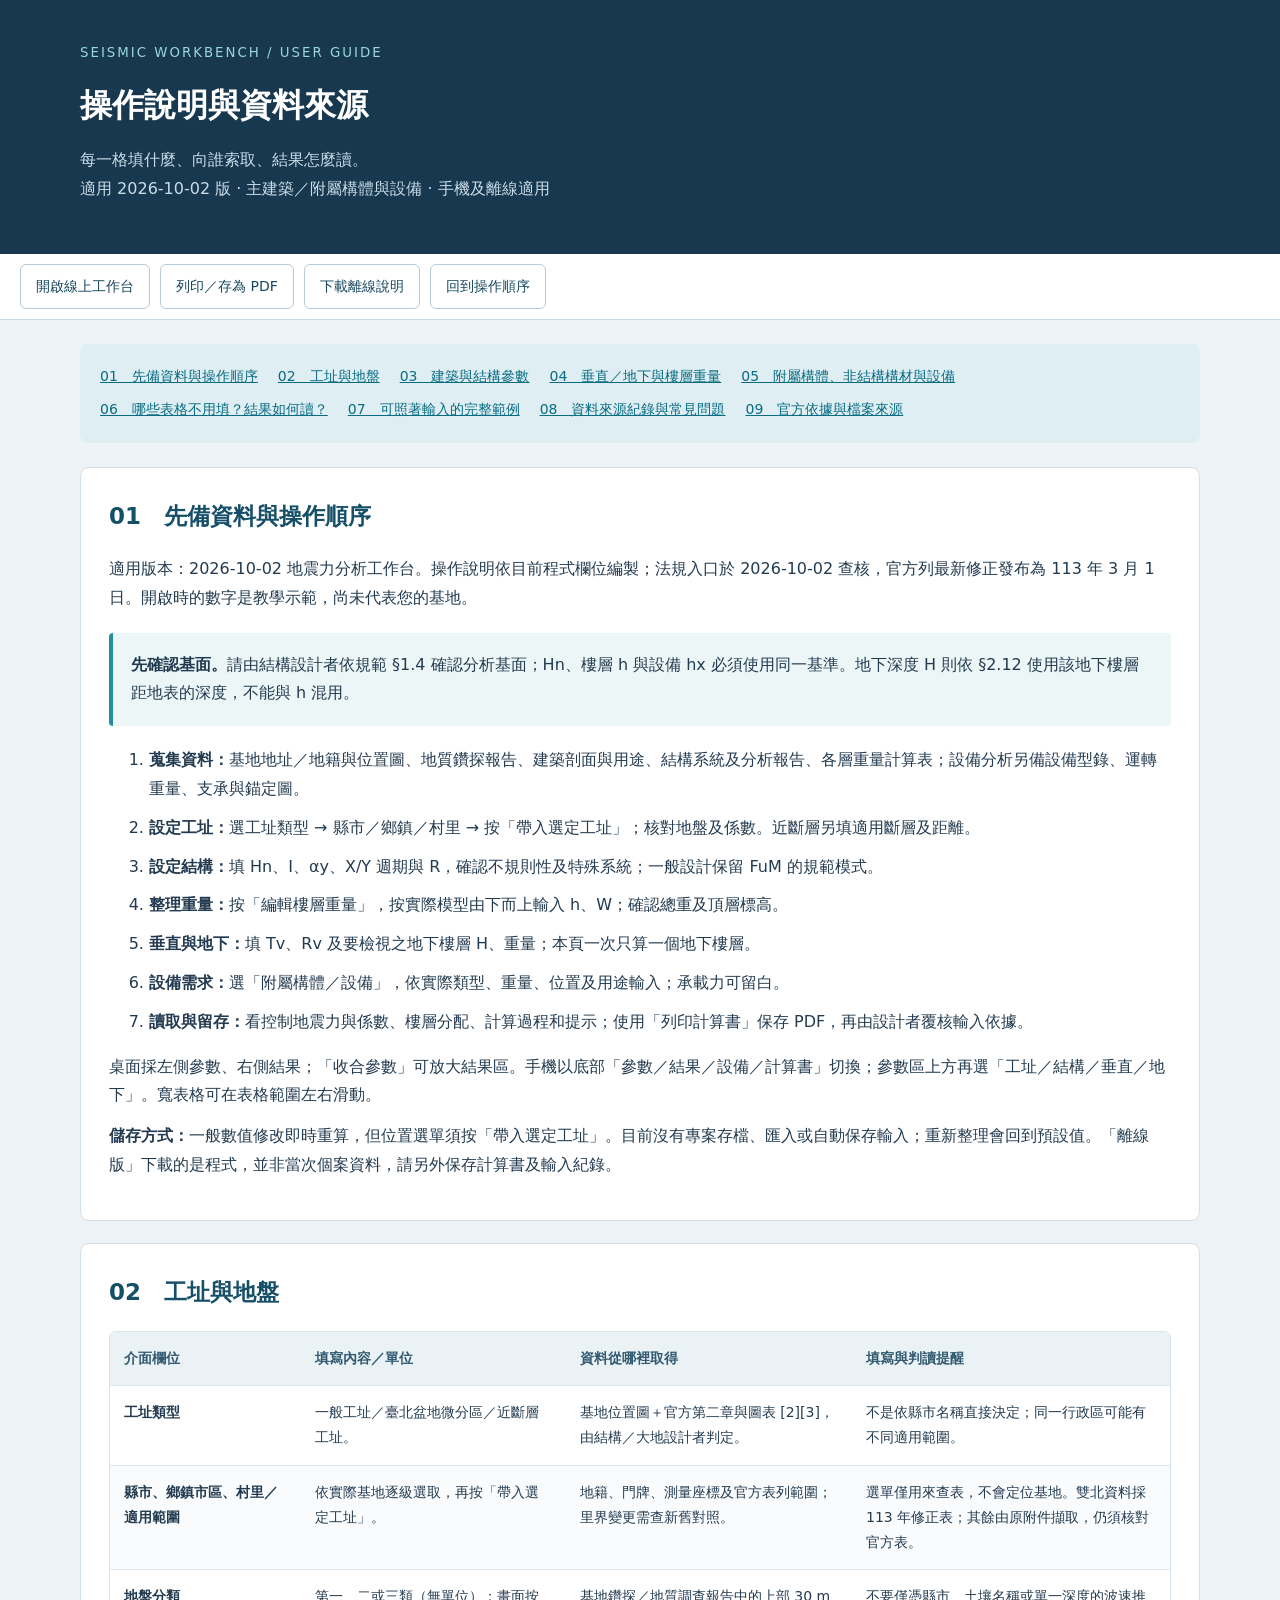
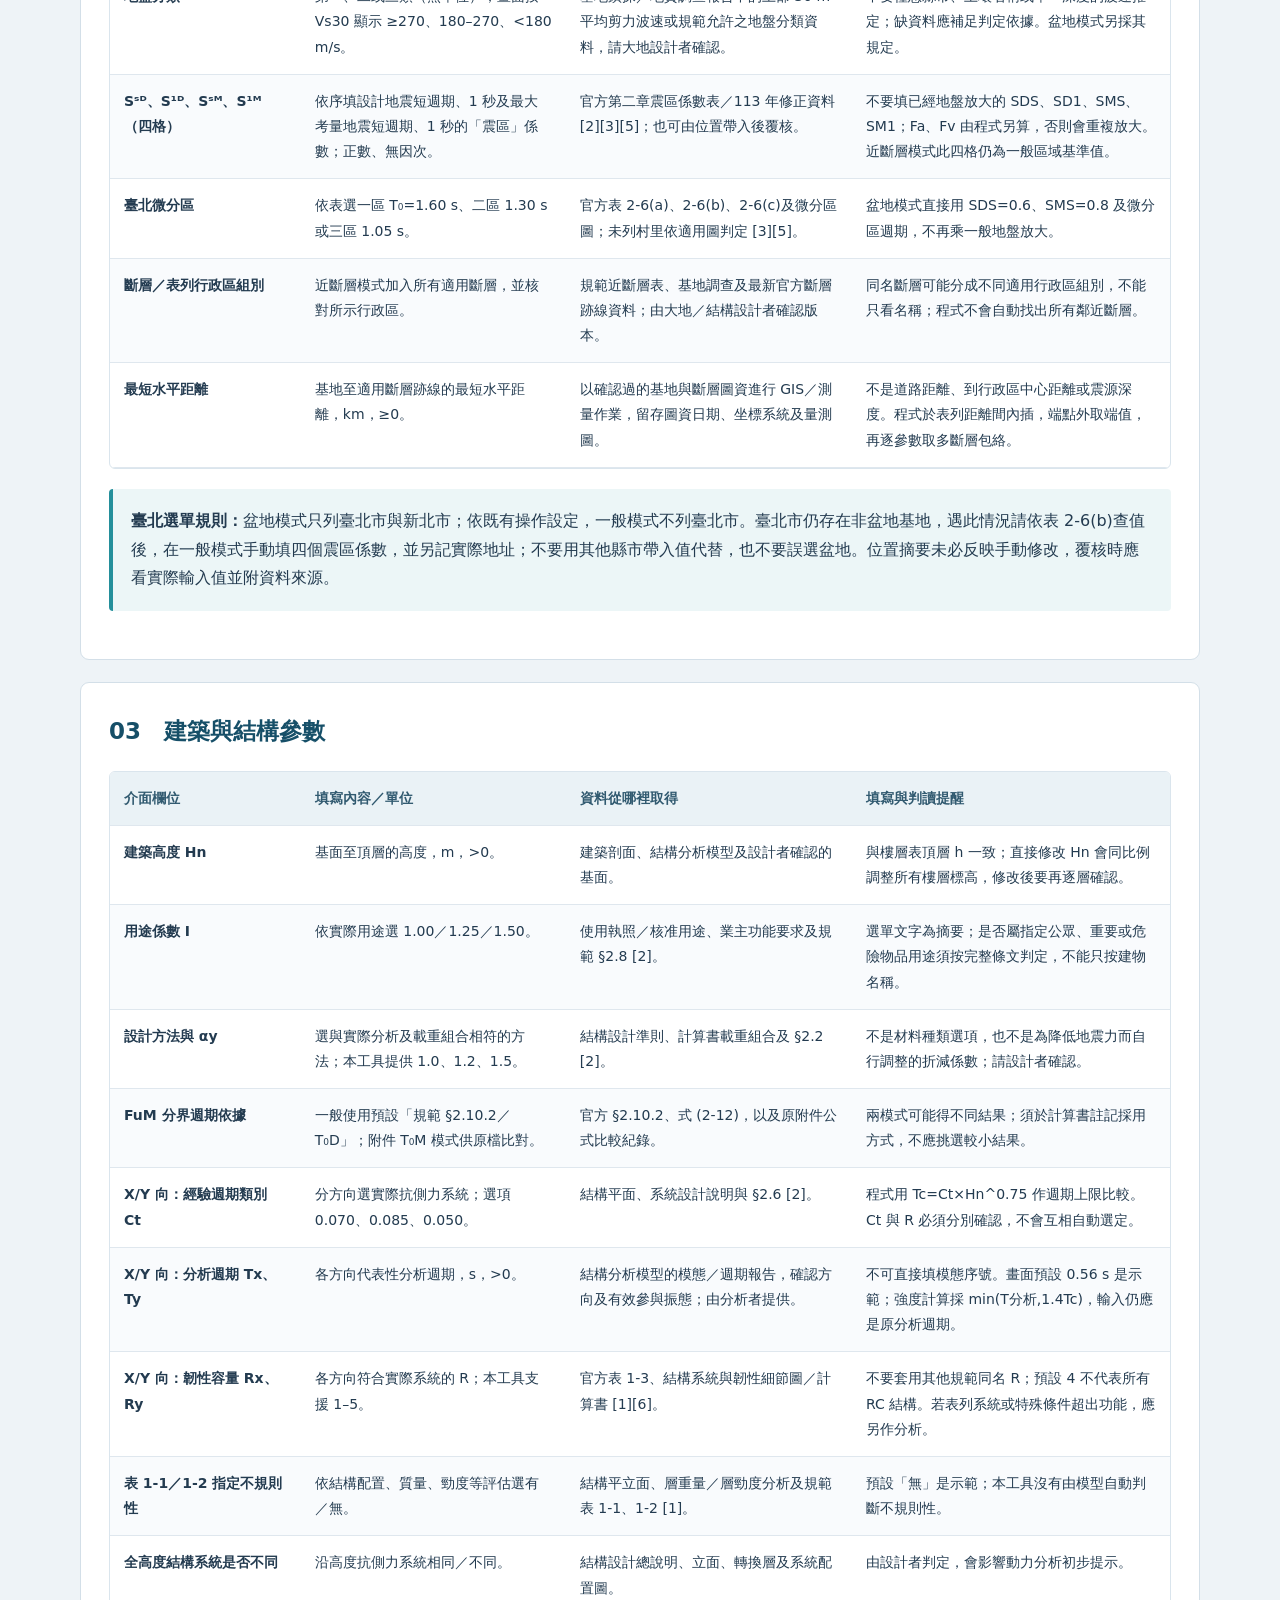
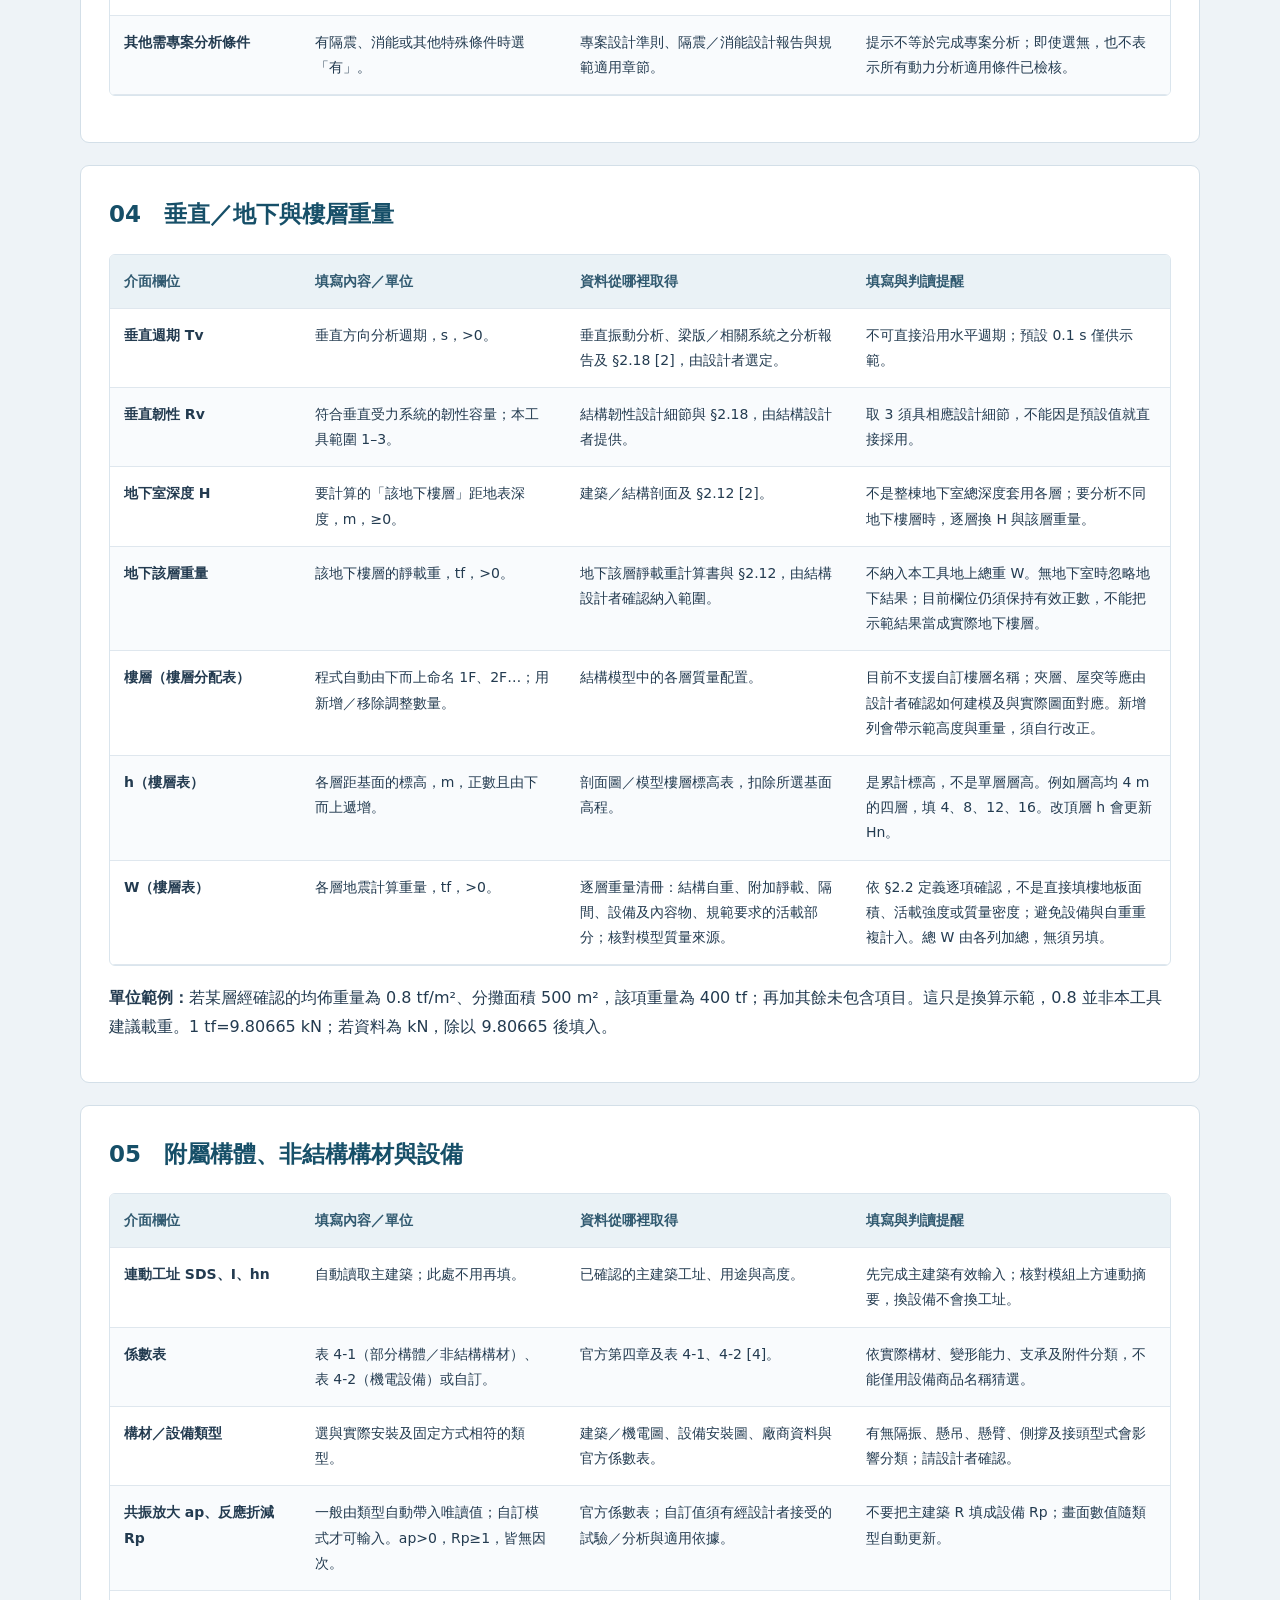
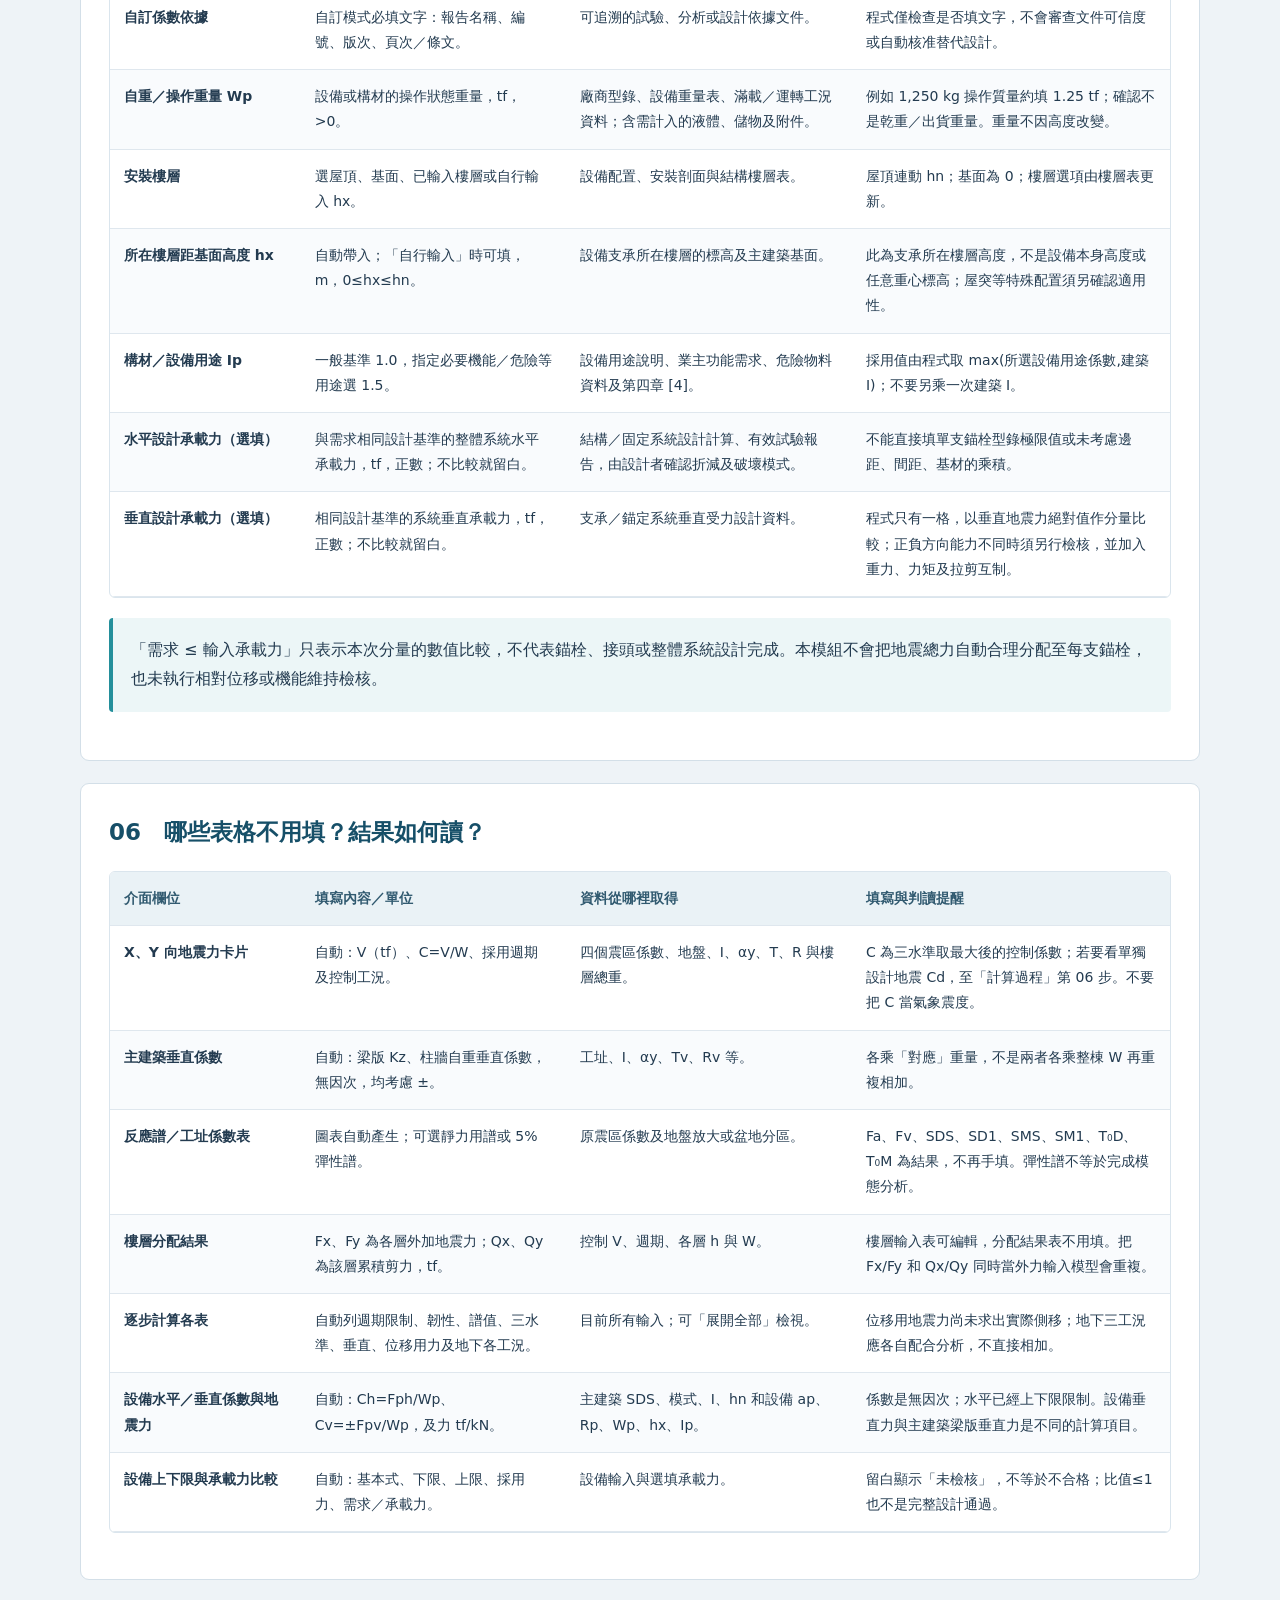
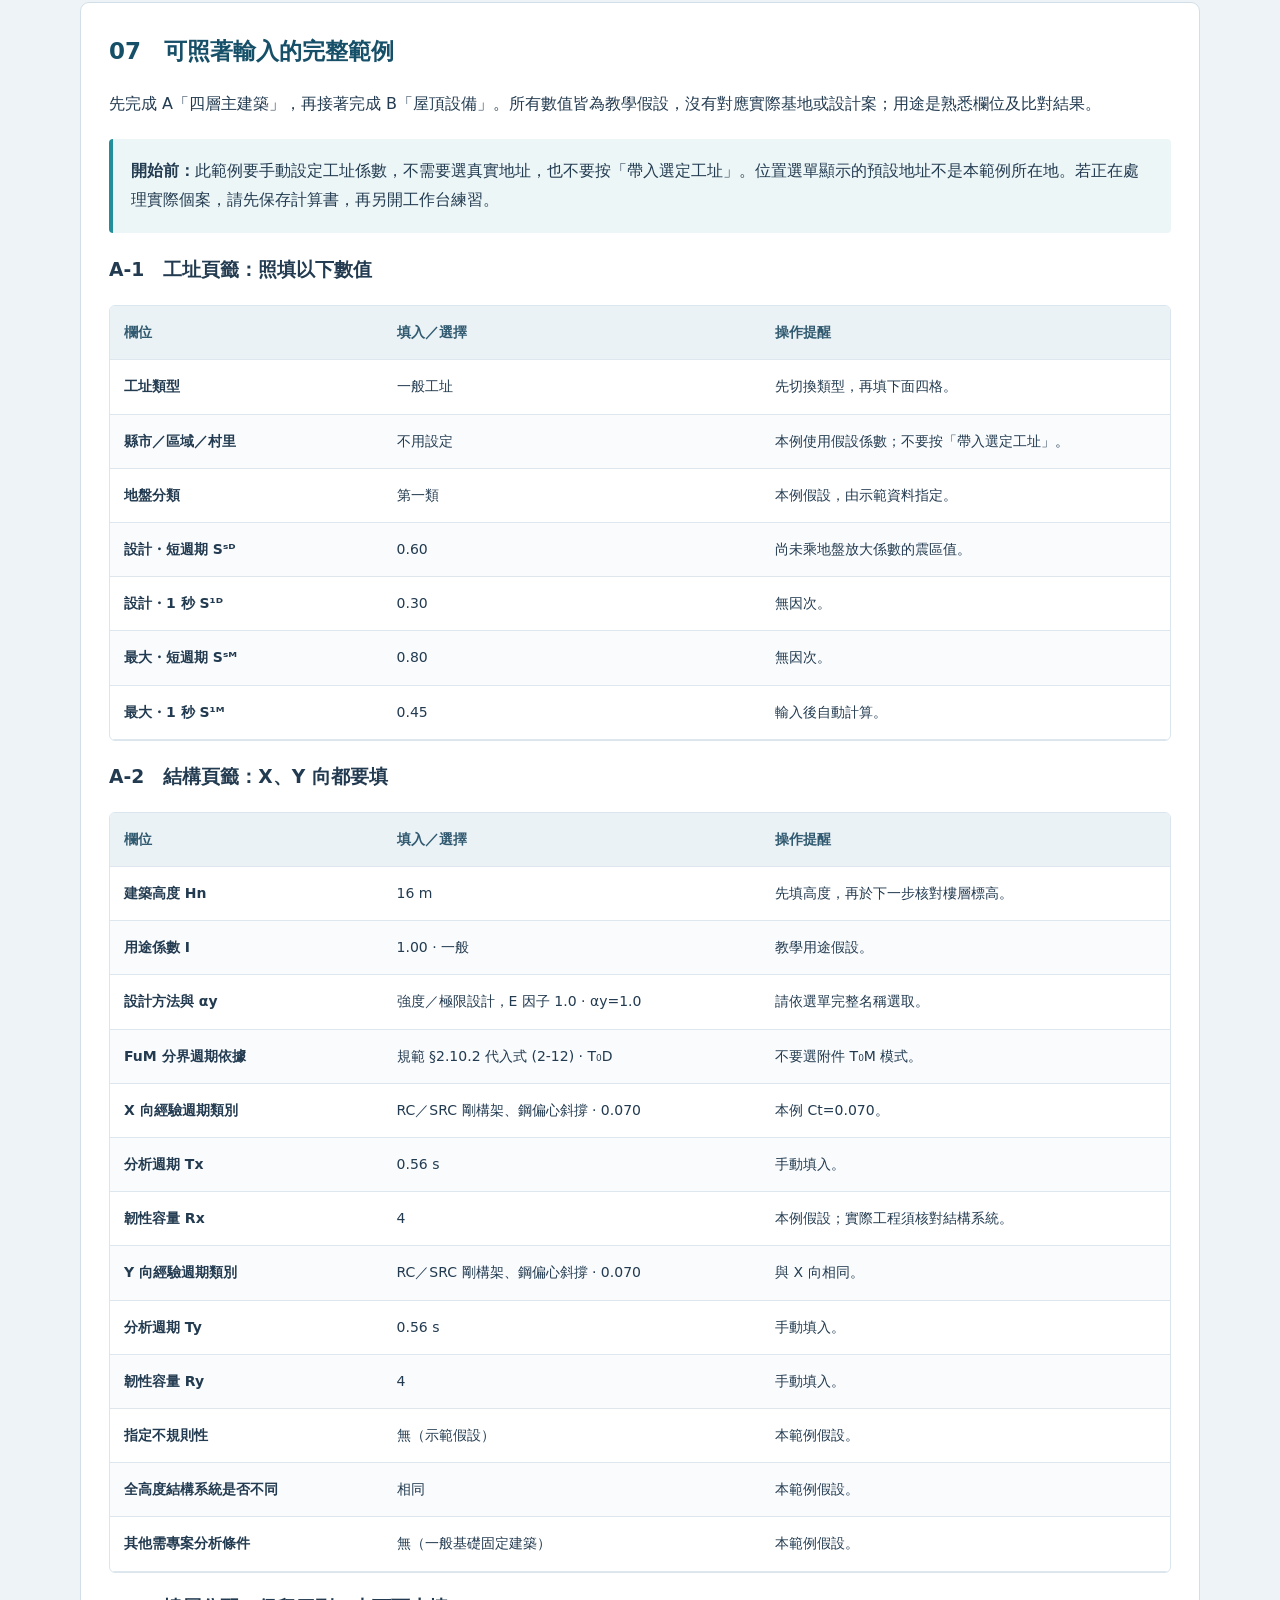
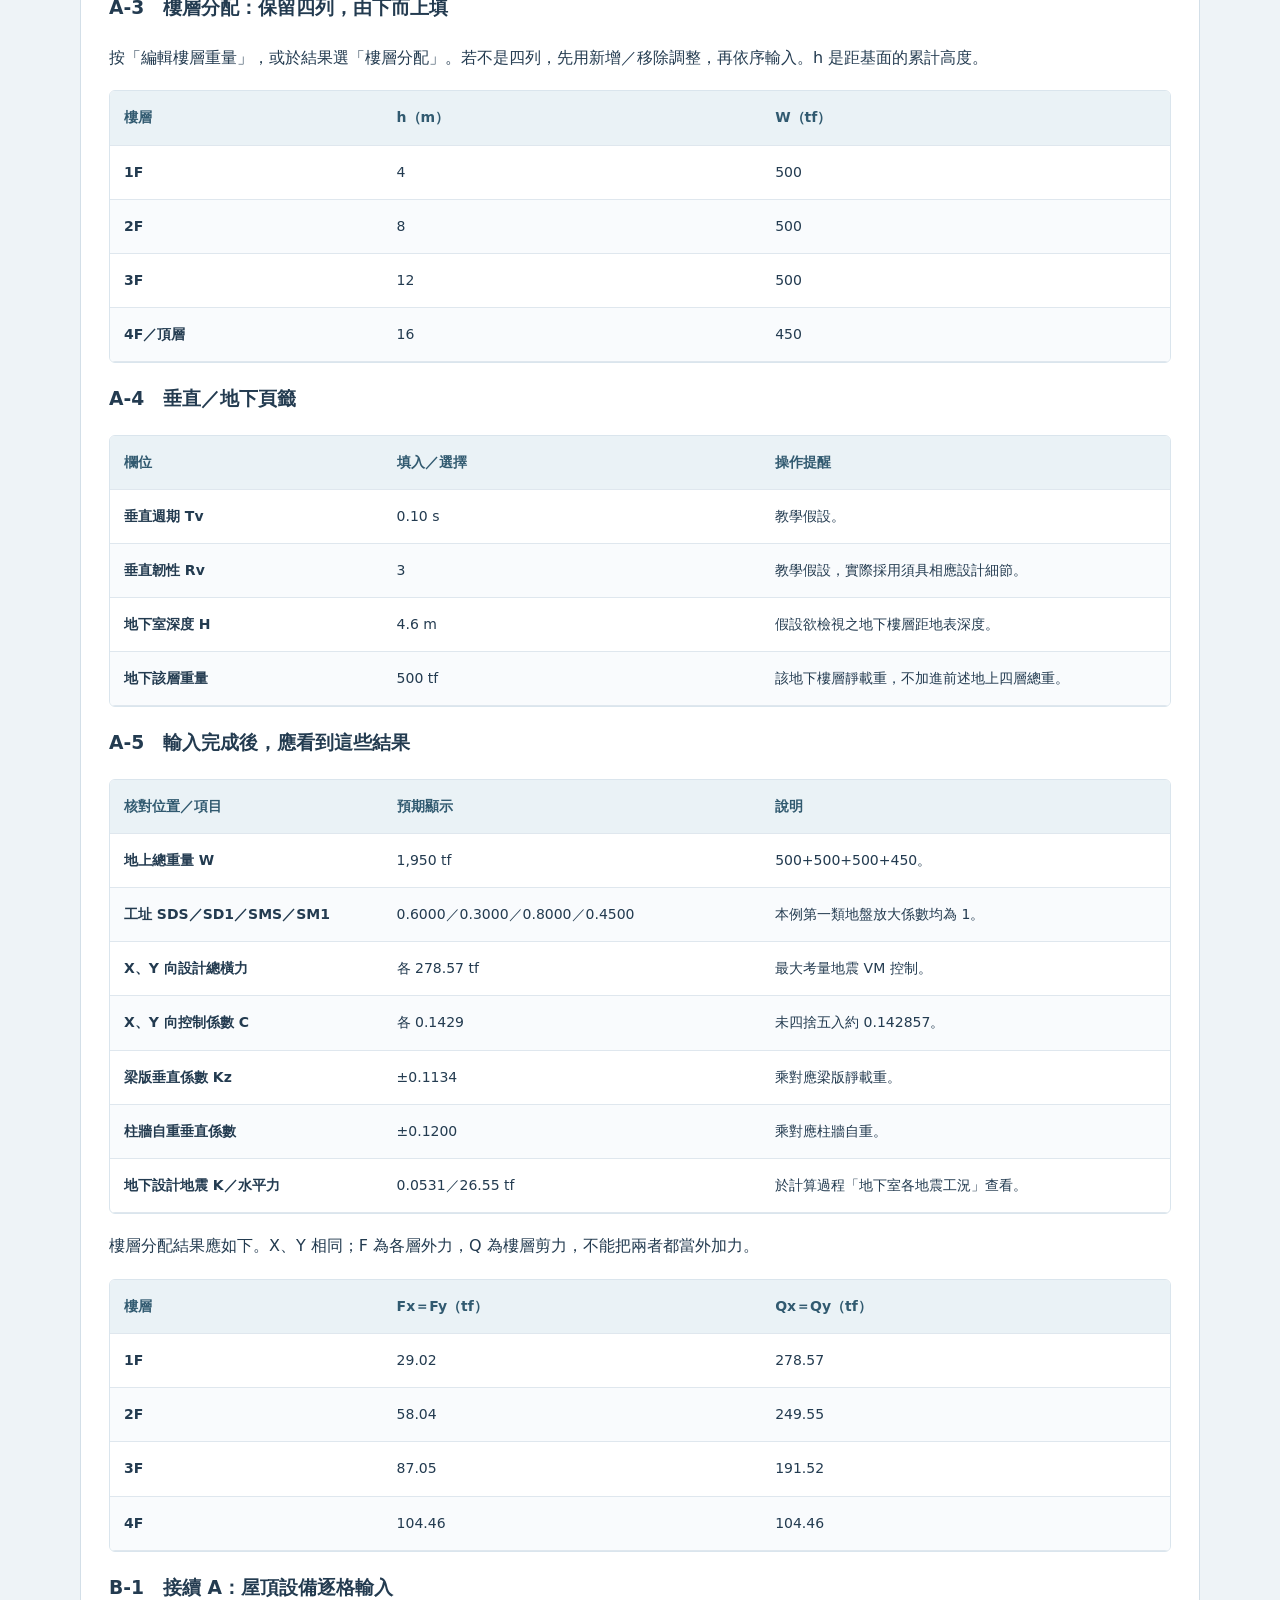
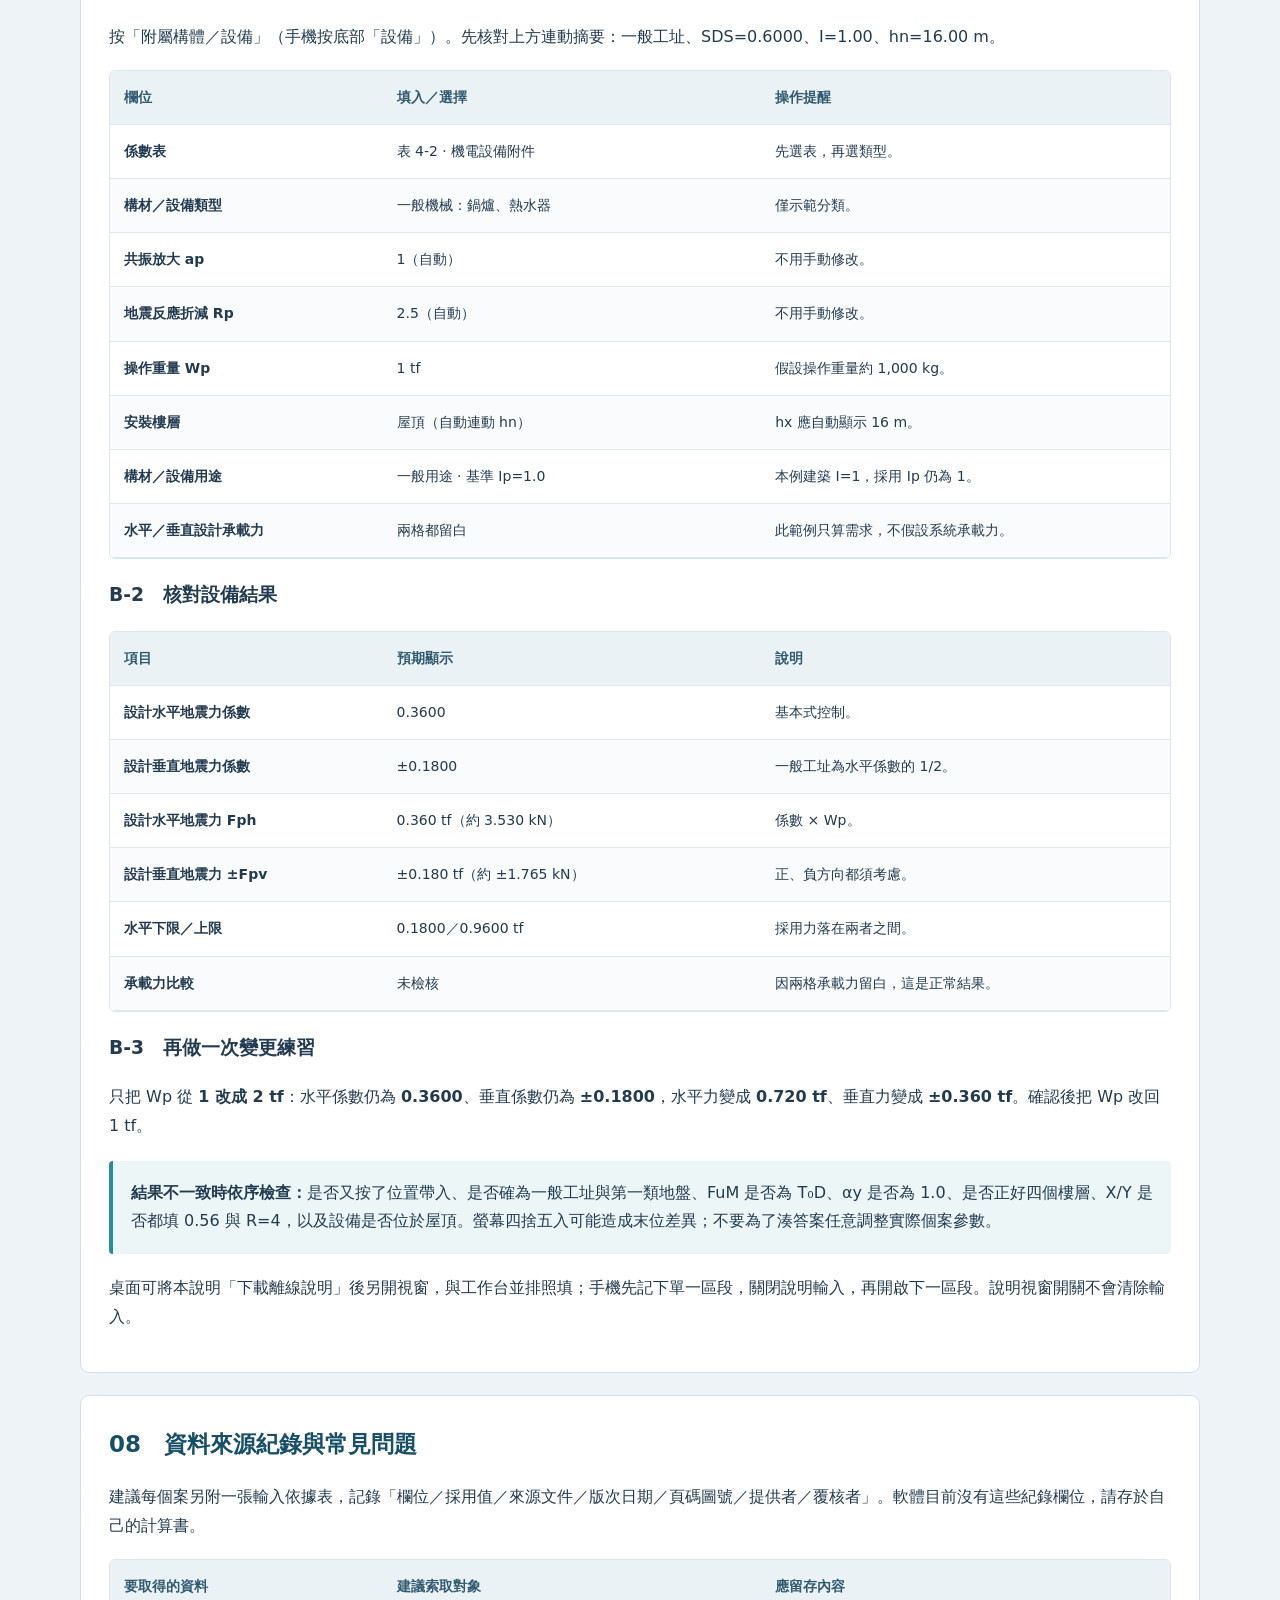
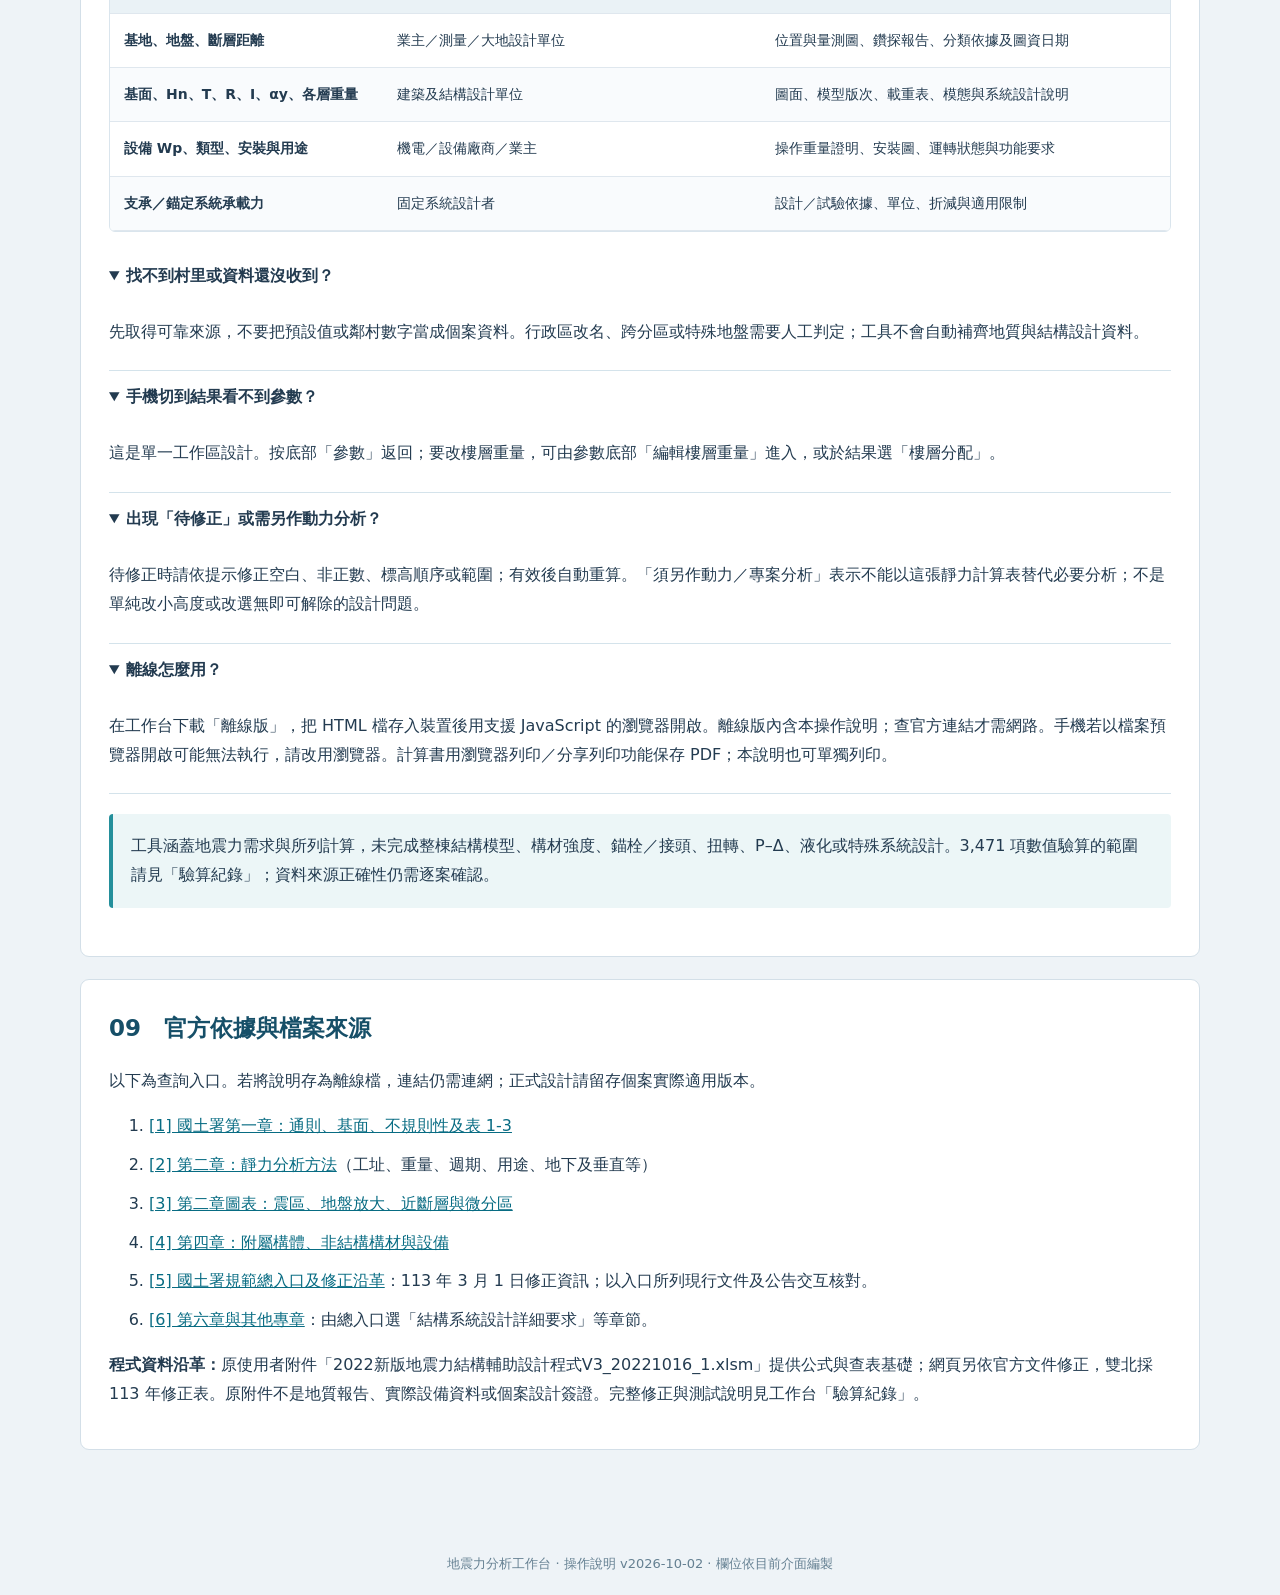
==== commit 0a0a3e82: "Add step-by-step building and rooftop equipment input examples" ====
--- a/manual.html
+++ b/manual.html
@@ -1 +1 @@
-<!doctype html><html lang="zh-Hant"><head><meta charset="utf-8"><meta name="viewport" content="width=device-width,initial-scale=1"><title>操作說明與資料來源｜地震力分析工作台</title><style>*{box-sizing:border-box}html{scroll-behavior:smooth;scroll-padding-top:90px}body{margin:0;font:16px/1.8 system-ui,"Microsoft JhengHei",sans-serif;background:#eef3f7;color:#233b50}header{background:#17384f;color:white;padding:38px max(24px,calc((100vw - 1120px)/2))}header small{letter-spacing:2px;color:#99d7da}h1{font-size:32px;margin:10px 0}header p{color:#c9dce7;max-width:760px}nav{position:sticky;top:0;background:white;border-bottom:1px solid #c9d8e3;padding:10px 20px;display:flex;gap:10px;z-index:2;flex-wrap:wrap}a{color:#086c83}nav a,button{padding:9px 15px;border:1px solid #b6cad7;background:white;border-radius:6px;font:inherit;font-size:14px;text-decoration:none;cursor:pointer;min-height:44px;color:#16485e}main{max-width:1160px;margin:auto;padding:24px 20px 60px}.toc{display:flex;flex-wrap:wrap;gap:8px 20px;margin:0 0 24px;padding:20px;background:#dfeef2;border-radius:8px}.toc a{font-size:14px}section{background:white;padding:28px;border:1px solid #d3dfe8;border-radius:9px;margin-bottom:22px}h2{font-size:23px;margin:0 0 18px;color:#164f68}p{margin:12px 0}li{margin:10px 0}strong,b{color:inherit}.tablewrap{overflow:auto;border:1px solid #dae5ed;border-radius:6px;margin:18px 0}table{width:100%;border-collapse:collapse;min-width:850px;table-layout:fixed;font-size:14px}th,td{text-align:left;vertical-align:top;padding:14px;border-bottom:1px solid #dfe7ee;overflow-wrap:anywhere}th{background:#eaf2f6;color:#315a70}th:first-child{width:18%}th:nth-child(2){width:25%}th:nth-child(3){width:27%}td:first-child{font-weight:650}tr:nth-child(even){background:#f9fbfd}.notice,.example{padding:18px;border-left:4px solid #248f9b;background:#ecf6f7;border-radius:4px;margin:20px 0}details{border-bottom:1px solid #d4e3eb;padding:12px 0}summary{font-weight:650;cursor:pointer;min-height:44px}footer{font-size:13px;color:#658092;text-align:center;padding:20px}a:focus-visible,button:focus-visible,summary:focus-visible{outline:3px solid #07939f;outline-offset:3px}@media(max-width:640px){header{padding:26px 18px}h1{font-size:25px}main{padding:16px 12px}section{padding:20px 16px}h2{font-size:20px}nav{position:static;padding:10px 12px;gap:6px}nav a,button{font-size:14px;padding:10px}.tablewrap{border:0;overflow:visible}table,thead,tbody,tr,th,td{display:block;min-width:0;width:100%;table-layout:auto}thead{display:none}tr{border:1px solid #cbdce6;border-radius:6px;margin-bottom:14px;padding:6px 12px}td{padding:10px 0;border:0}td:first-child{font-size:17px;color:#125b72;border-bottom:1px solid #d8e6ed}td:not(:first-child):before{content:attr(data-label);display:block;font-size:12px;font-weight:650;color:#668295;margin-bottom:4px}.notice,.example{padding:14px}.toc{padding:16px}ol{padding-left:24px}}@media print{@page{size:A4 landscape;margin:14mm}body{background:white;font-size:11px;line-height:1.6}header{background:white;color:#123;padding:0}header small,header p{color:#456}h1{font-size:24px}nav,.toc,.no-print{display:none}main{padding:0;max-width:none}section{border:0;padding:10px 0;margin-bottom:12px}h2{font-size:18px;break-after:avoid}table{font-size:10px;min-width:0}th,td{padding:7px}tr{break-inside:avoid}.tablewrap{overflow:visible}thead{display:table-header-group}a{color:#123;text-decoration:none}.notice,.example{padding:10px}footer{font-size:10px}}</style></head><body><header><small>SEISMIC WORKBENCH / USER GUIDE</small><h1>操作說明與資料來源</h1><p>每一格填什麼、向誰索取、結果怎麼讀。<br>適用 2026-10-02 版 · 主建築／附屬構體與設備 · 手機及離線適用</p></header><nav><a href="https://jerry597640-droid.github.io/seismic-force-calculator/" target="_blank" rel="noopener">開啟線上工作台</a><button onclick="window.print()">列印／存為 PDF</button><button id="saveGuide">下載離線說明</button><a href="#start">回到操作順序</a></nav><main><div class="toc" aria-label="章節目錄"><a href="#start">01　先備資料與操作順序</a><a href="#site">02　工址與地盤</a><a href="#structure">03　建築與結構參數</a><a href="#vertical">04　垂直／地下與樓層重量</a><a href="#equipment">05　附屬構體、非結構構材與設備</a><a href="#outputs">06　哪些表格不用填？結果如何讀？</a><a href="#example">07　第一次操作的練習案例</a><a href="#records">08　資料來源紀錄與常見問題</a><a href="#sources">09　官方依據與檔案來源</a></div><section id="start"><h2>01　先備資料與操作順序</h2><p>適用版本：2026-10-02 地震力分析工作台。操作說明依目前程式欄位編製；法規入口於 2026-10-02 查核，官方列最新修正發布為 113 年 3 月 1 日。開啟時的數字是教學示範，尚未代表您的基地。</p><div class="notice"><b>先確認基面。</b>請由結構設計者依規範 §1.4 確認分析基面；Hn、樓層 h 與設備 hx 必須使用同一基準。地下深度 H 則依 §2.12 使用該地下樓層距地表的深度，不能與 h 混用。</div><ol><li><b>蒐集資料：</b>基地地址／地籍與位置圖、地質鑽探報告、建築剖面與用途、結構系統及分析報告、各層重量計算表；設備分析另備設備型錄、運轉重量、支承與錨定圖。</li><li><b>設定工址：</b>選工址類型 → 縣市／鄉鎮／村里 → 按「帶入選定工址」；核對地盤及係數。近斷層另填適用斷層及距離。</li><li><b>設定結構：</b>填 Hn、I、αy、X/Y 週期與 R，確認不規則性及特殊系統；一般設計保留 FuM 的規範模式。</li><li><b>整理重量：</b>按「編輯樓層重量」，按實際模型由下而上輸入 h、W；確認總重及頂層標高。</li><li><b>垂直與地下：</b>填 Tv、Rv 及要檢視之地下樓層 H、重量；本頁一次只算一個地下樓層。</li><li><b>設備需求：</b>選「附屬構體／設備」，依實際類型、重量、位置及用途輸入；承載力可留白。</li><li><b>讀取與留存：</b>看控制地震力與係數、樓層分配、計算過程和提示；使用「列印計算書」保存 PDF，再由設計者覆核輸入依據。</li></ol><p>桌面採左側參數、右側結果；「收合參數」可放大結果區。手機以底部「參數／結果／設備／計算書」切換；參數區上方再選「工址／結構／垂直／地下」。寬表格可在表格範圍左右滑動。</p><p><b>儲存方式：</b>一般數值修改即時重算，但位置選單須按「帶入選定工址」。目前沒有專案存檔、匯入或自動保存輸入；重新整理會回到預設值。「離線版」下載的是程式，並非當次個案資料，請另外保存計算書及輸入紀錄。</p></section><section id="site"><h2>02　工址與地盤</h2><div class="tablewrap"><table><thead><tr><th>介面欄位</th><th>填寫內容／單位</th><th>資料從哪裡取得</th><th>填寫與判讀提醒</th></tr></thead><tbody><tr><td data-label="介面欄位">工址類型</td><td data-label="填寫內容／單位">一般工址／臺北盆地微分區／近斷層工址。</td><td data-label="資料從哪裡取得">基地位置圖＋官方第二章與圖表 [2][3]，由結構／大地設計者判定。</td><td data-label="填寫與判讀提醒">不是依縣市名稱直接決定；同一行政區可能有不同適用範圍。</td></tr><tr><td data-label="介面欄位">縣市、鄉鎮市區、村里／適用範圍</td><td data-label="填寫內容／單位">依實際基地逐級選取，再按「帶入選定工址」。</td><td data-label="資料從哪裡取得">地籍、門牌、測量座標及官方表列範圍；里界變更需查新舊對照。</td><td data-label="填寫與判讀提醒">選單僅用來查表，不會定位基地。雙北資料採 113 年修正表；其餘由原附件擷取，仍須核對官方表。</td></tr><tr><td data-label="介面欄位">地盤分類</td><td data-label="填寫內容／單位">第一、二或三類（無單位）；畫面按 Vs30 顯示 ≥270、180–270、<180 m/s。</td><td data-label="資料從哪裡取得">基地鑽探／地質調查報告中的上部 30 m 平均剪力波速或規範允許之地盤分類資料，請大地設計者確認。</td><td data-label="填寫與判讀提醒">不要僅憑縣市、土壤名稱或單一深度的波速推定；缺資料應補足判定依據。盆地模式另採其規定。</td></tr><tr><td data-label="介面欄位">Sˢᴰ、S¹ᴰ、Sˢᴹ、S¹ᴹ（四格）</td><td data-label="填寫內容／單位">依序填設計地震短週期、1 秒及最大考量地震短週期、1 秒的「震區」係數；正數、無因次。</td><td data-label="資料從哪裡取得">官方第二章震區係數表／113 年修正資料 [2][3][5]；也可由位置帶入後覆核。</td><td data-label="填寫與判讀提醒">不要填已經地盤放大的 SDS、SD1、SMS、SM1；Fa、Fv 由程式另算，否則會重複放大。近斷層模式此四格仍為一般區域基準值。</td></tr><tr><td data-label="介面欄位">臺北微分區</td><td data-label="填寫內容／單位">依表選一區 T₀=1.60 s、二區 1.30 s 或三區 1.05 s。</td><td data-label="資料從哪裡取得">官方表 2-6(a)、2-6(b)、2-6(c)及微分區圖；未列村里依適用圖判定 [3][5]。</td><td data-label="填寫與判讀提醒">盆地模式直接用 SDS=0.6、SMS=0.8 及微分區週期，不再乘一般地盤放大。</td></tr><tr><td data-label="介面欄位">斷層／表列行政區組別</td><td data-label="填寫內容／單位">近斷層模式加入所有適用斷層，並核對所示行政區。</td><td data-label="資料從哪裡取得">規範近斷層表、基地調查及最新官方斷層跡線資料；由大地／結構設計者確認版本。</td><td data-label="填寫與判讀提醒">同名斷層可能分成不同適用行政區組別，不能只看名稱；程式不會自動找出所有鄰近斷層。</td></tr><tr><td data-label="介面欄位">最短水平距離</td><td data-label="填寫內容／單位">基地至適用斷層跡線的最短水平距離，km，≥0。</td><td data-label="資料從哪裡取得">以確認過的基地與斷層圖資進行 GIS／測量作業，留存圖資日期、坐標系統及量測圖。</td><td data-label="填寫與判讀提醒">不是道路距離、到行政區中心距離或震源深度。程式於表列距離間內插，端點外取端值，再逐參數取多斷層包絡。</td></tr></tbody></table></div><div class="notice"><b>臺北選單規則：</b>盆地模式只列臺北市與新北市；依既有操作設定，一般模式不列臺北市。臺北市仍存在非盆地基地，遇此情況請依表 2-6(b)查值後，在一般模式手動填四個震區係數，並另記實際地址；不要用其他縣市帶入值代替，也不要誤選盆地。位置摘要未必反映手動修改，覆核時應看實際輸入值並附資料來源。</div></section><section id="structure"><h2>03　建築與結構參數</h2><div class="tablewrap"><table><thead><tr><th>介面欄位</th><th>填寫內容／單位</th><th>資料從哪裡取得</th><th>填寫與判讀提醒</th></tr></thead><tbody><tr><td data-label="介面欄位">建築高度 Hn</td><td data-label="填寫內容／單位">基面至頂層的高度，m，>0。</td><td data-label="資料從哪裡取得">建築剖面、結構分析模型及設計者確認的基面。</td><td data-label="填寫與判讀提醒">與樓層表頂層 h 一致；直接修改 Hn 會同比例調整所有樓層標高，修改後要再逐層確認。</td></tr><tr><td data-label="介面欄位">用途係數 I</td><td data-label="填寫內容／單位">依實際用途選 1.00／1.25／1.50。</td><td data-label="資料從哪裡取得">使用執照／核准用途、業主功能要求及規範 §2.8 [2]。</td><td data-label="填寫與判讀提醒">選單文字為摘要；是否屬指定公眾、重要或危險物品用途須按完整條文判定，不能只按建物名稱。</td></tr><tr><td data-label="介面欄位">設計方法與 αy</td><td data-label="填寫內容／單位">選與實際分析及載重組合相符的方法；本工具提供 1.0、1.2、1.5。</td><td data-label="資料從哪裡取得">結構設計準則、計算書載重組合及 §2.2 [2]。</td><td data-label="填寫與判讀提醒">不是材料種類選項，也不是為降低地震力而自行調整的折減係數；請設計者確認。</td></tr><tr><td data-label="介面欄位">FuM 分界週期依據</td><td data-label="填寫內容／單位">一般使用預設「規範 §2.10.2／T₀D」；附件 T₀M 模式供原檔比對。</td><td data-label="資料從哪裡取得">官方 §2.10.2、式 (2-12)，以及原附件公式比較紀錄。</td><td data-label="填寫與判讀提醒">兩模式可能得不同結果；須於計算書註記採用方式，不應挑選較小結果。</td></tr><tr><td data-label="介面欄位">X/Y 向：經驗週期類別 Ct</td><td data-label="填寫內容／單位">分方向選實際抗側力系統；選項 0.070、0.085、0.050。</td><td data-label="資料從哪裡取得">結構平面、系統設計說明與 §2.6 [2]。</td><td data-label="填寫與判讀提醒">程式用 Tc=Ct×Hn^0.75 作週期上限比較。Ct 與 R 必須分別確認，不會互相自動選定。</td></tr><tr><td data-label="介面欄位">X/Y 向：分析週期 Tx、Ty</td><td data-label="填寫內容／單位">各方向代表性分析週期，s，>0。</td><td data-label="資料從哪裡取得">結構分析模型的模態／週期報告，確認方向及有效參與振態；由分析者提供。</td><td data-label="填寫與判讀提醒">不可直接填模態序號。畫面預設 0.56 s 是示範；強度計算採 min(T分析,1.4Tc)，輸入仍應是原分析週期。</td></tr><tr><td data-label="介面欄位">X/Y 向：韌性容量 Rx、Ry</td><td data-label="填寫內容／單位">各方向符合實際系統的 R；本工具支援 1–5。</td><td data-label="資料從哪裡取得">官方表 1-3、結構系統與韌性細節圖／計算書 [1][6]。</td><td data-label="填寫與判讀提醒">不要套用其他規範同名 R；預設 4 不代表所有 RC 結構。若表列系統或特殊條件超出功能，應另作分析。</td></tr><tr><td data-label="介面欄位">表 1-1／1-2 指定不規則性</td><td data-label="填寫內容／單位">依結構配置、質量、勁度等評估選有／無。</td><td data-label="資料從哪裡取得">結構平立面、層重量／層勁度分析及規範表 1-1、1-2 [1]。</td><td data-label="填寫與判讀提醒">預設「無」是示範；本工具沒有由模型自動判斷不規則性。</td></tr><tr><td data-label="介面欄位">全高度結構系統是否不同</td><td data-label="填寫內容／單位">沿高度抗側力系統相同／不同。</td><td data-label="資料從哪裡取得">結構設計總說明、立面、轉換層及系統配置圖。</td><td data-label="填寫與判讀提醒">由設計者判定，會影響動力分析初步提示。</td></tr><tr><td data-label="介面欄位">其他需專案分析條件</td><td data-label="填寫內容／單位">有隔震、消能或其他特殊條件時選「有」。</td><td data-label="資料從哪裡取得">專案設計準則、隔震／消能設計報告與規範適用章節。</td><td data-label="填寫與判讀提醒">提示不等於完成專案分析；即使選無，也不表示所有動力分析適用條件已檢核。</td></tr></tbody></table></div></section><section id="vertical"><h2>04　垂直／地下與樓層重量</h2><div class="tablewrap"><table><thead><tr><th>介面欄位</th><th>填寫內容／單位</th><th>資料從哪裡取得</th><th>填寫與判讀提醒</th></tr></thead><tbody><tr><td data-label="介面欄位">垂直週期 Tv</td><td data-label="填寫內容／單位">垂直方向分析週期，s，>0。</td><td data-label="資料從哪裡取得">垂直振動分析、梁版／相關系統之分析報告及 §2.18 [2]，由設計者選定。</td><td data-label="填寫與判讀提醒">不可直接沿用水平週期；預設 0.1 s 僅供示範。</td></tr><tr><td data-label="介面欄位">垂直韌性 Rv</td><td data-label="填寫內容／單位">符合垂直受力系統的韌性容量；本工具範圍 1–3。</td><td data-label="資料從哪裡取得">結構韌性設計細節與 §2.18，由結構設計者提供。</td><td data-label="填寫與判讀提醒">取 3 須具相應設計細節，不能因是預設值就直接採用。</td></tr><tr><td data-label="介面欄位">地下室深度 H</td><td data-label="填寫內容／單位">要計算的「該地下樓層」距地表深度，m，≥0。</td><td data-label="資料從哪裡取得">建築／結構剖面及 §2.12 [2]。</td><td data-label="填寫與判讀提醒">不是整棟地下室總深度套用各層；要分析不同地下樓層時，逐層換 H 與該層重量。</td></tr><tr><td data-label="介面欄位">地下該層重量</td><td data-label="填寫內容／單位">該地下樓層的靜載重，tf，>0。</td><td data-label="資料從哪裡取得">地下該層靜載重計算書與 §2.12，由結構設計者確認納入範圍。</td><td data-label="填寫與判讀提醒">不納入本工具地上總重 W。無地下室時忽略地下結果；目前欄位仍須保持有效正數，不能把示範結果當成實際地下樓層。</td></tr><tr><td data-label="介面欄位">樓層（樓層分配表）</td><td data-label="填寫內容／單位">程式自動由下而上命名 1F、2F…；用新增／移除調整數量。</td><td data-label="資料從哪裡取得">結構模型中的各層質量配置。</td><td data-label="填寫與判讀提醒">目前不支援自訂樓層名稱；夾層、屋突等應由設計者確認如何建模及與實際圖面對應。新增列會帶示範高度與重量，須自行改正。</td></tr><tr><td data-label="介面欄位">h（樓層表）</td><td data-label="填寫內容／單位">各層距基面的標高，m，正數且由下而上遞增。</td><td data-label="資料從哪裡取得">剖面圖／模型樓層標高表，扣除所選基面高程。</td><td data-label="填寫與判讀提醒">是累計標高，不是單層層高。例如層高均 4 m 的四層，填 4、8、12、16。改頂層 h 會更新 Hn。</td></tr><tr><td data-label="介面欄位">W（樓層表）</td><td data-label="填寫內容／單位">各層地震計算重量，tf，>0。</td><td data-label="資料從哪裡取得">逐層重量清冊：結構自重、附加靜載、隔間、設備及內容物、規範要求的活載部分；核對模型質量來源。</td><td data-label="填寫與判讀提醒">依 §2.2 定義逐項確認，不是直接填樓地板面積、活載強度或質量密度；避免設備與自重重複計入。總 W 由各列加總，無須另填。</td></tr></tbody></table></div><p><b>單位範例：</b>若某層經確認的均佈重量為 0.8 tf/m²、分攤面積 500 m²，該項重量為 400 tf；再加其餘未包含項目。這只是換算示範，0.8 並非本工具建議載重。1 tf=9.80665 kN；若資料為 kN，除以 9.80665 後填入。</p></section><section id="equipment"><h2>05　附屬構體、非結構構材與設備</h2><div class="tablewrap"><table><thead><tr><th>介面欄位</th><th>填寫內容／單位</th><th>資料從哪裡取得</th><th>填寫與判讀提醒</th></tr></thead><tbody><tr><td data-label="介面欄位">連動工址 SDS、I、hn</td><td data-label="填寫內容／單位">自動讀取主建築；此處不用再填。</td><td data-label="資料從哪裡取得">已確認的主建築工址、用途與高度。</td><td data-label="填寫與判讀提醒">先完成主建築有效輸入；核對模組上方連動摘要，換設備不會換工址。</td></tr><tr><td data-label="介面欄位">係數表</td><td data-label="填寫內容／單位">表 4-1（部分構體／非結構構材）、表 4-2（機電設備）或自訂。</td><td data-label="資料從哪裡取得">官方第四章及表 4-1、4-2 [4]。</td><td data-label="填寫與判讀提醒">依實際構材、變形能力、支承及附件分類，不能僅用設備商品名稱猜選。</td></tr><tr><td data-label="介面欄位">構材／設備類型</td><td data-label="填寫內容／單位">選與實際安裝及固定方式相符的類型。</td><td data-label="資料從哪裡取得">建築／機電圖、設備安裝圖、廠商資料與官方係數表。</td><td data-label="填寫與判讀提醒">有無隔振、懸吊、懸臂、側撐及接頭型式會影響分類；請設計者確認。</td></tr><tr><td data-label="介面欄位">共振放大 ap、反應折減 Rp</td><td data-label="填寫內容／單位">一般由類型自動帶入唯讀值；自訂模式才可輸入。ap>0，Rp≥1，皆無因次。</td><td data-label="資料從哪裡取得">官方係數表；自訂值須有經設計者接受的試驗／分析與適用依據。</td><td data-label="填寫與判讀提醒">不要把主建築 R 填成設備 Rp；畫面數值隨類型自動更新。</td></tr><tr><td data-label="介面欄位">自訂係數依據</td><td data-label="填寫內容／單位">自訂模式必填文字：報告名稱、編號、版次、頁次／條文。</td><td data-label="資料從哪裡取得">可追溯的試驗、分析或設計依據文件。</td><td data-label="填寫與判讀提醒">程式僅檢查是否填文字，不會審查文件可信度或自動核准替代設計。</td></tr><tr><td data-label="介面欄位">自重／操作重量 Wp</td><td data-label="填寫內容／單位">設備或構材的操作狀態重量，tf，>0。</td><td data-label="資料從哪裡取得">廠商型錄、設備重量表、滿載／運轉工況資料；含需計入的液體、儲物及附件。</td><td data-label="填寫與判讀提醒">例如 1,250 kg 操作質量約填 1.25 tf；確認不是乾重／出貨重量。重量不因高度改變。</td></tr><tr><td data-label="介面欄位">安裝樓層</td><td data-label="填寫內容／單位">選屋頂、基面、已輸入樓層或自行輸入 hx。</td><td data-label="資料從哪裡取得">設備配置、安裝剖面與結構樓層表。</td><td data-label="填寫與判讀提醒">屋頂連動 hn；基面為 0；樓層選項由樓層表更新。</td></tr><tr><td data-label="介面欄位">所在樓層距基面高度 hx</td><td data-label="填寫內容／單位">自動帶入；「自行輸入」時可填，m，0≤hx≤hn。</td><td data-label="資料從哪裡取得">設備支承所在樓層的標高及主建築基面。</td><td data-label="填寫與判讀提醒">此為支承所在樓層高度，不是設備本身高度或任意重心標高；屋突等特殊配置須另確認適用性。</td></tr><tr><td data-label="介面欄位">構材／設備用途 Ip</td><td data-label="填寫內容／單位">一般基準 1.0，指定必要機能／危險等用途選 1.5。</td><td data-label="資料從哪裡取得">設備用途說明、業主功能需求、危險物料資料及第四章 [4]。</td><td data-label="填寫與判讀提醒">採用值由程式取 max(所選設備用途係數,建築 I)；不要另乘一次建築 I。</td></tr><tr><td data-label="介面欄位">水平設計承載力（選填）</td><td data-label="填寫內容／單位">與需求相同設計基準的整體系統水平承載力，tf，正數；不比較就留白。</td><td data-label="資料從哪裡取得">結構／固定系統設計計算、有效試驗報告，由設計者確認折減及破壞模式。</td><td data-label="填寫與判讀提醒">不能直接填單支錨栓型錄極限值或未考慮邊距、間距、基材的乘積。</td></tr><tr><td data-label="介面欄位">垂直設計承載力（選填）</td><td data-label="填寫內容／單位">相同設計基準的系統垂直承載力，tf，正數；不比較就留白。</td><td data-label="資料從哪裡取得">支承／錨定系統垂直受力設計資料。</td><td data-label="填寫與判讀提醒">程式只有一格，以垂直地震力絕對值作分量比較；正負方向能力不同時須另行檢核，並加入重力、力矩及拉剪互制。</td></tr></tbody></table></div><div class="notice">「需求 ≤ 輸入承載力」只表示本次分量的數值比較，不代表錨栓、接頭或整體系統設計完成。本模組不會把地震總力自動合理分配至每支錨栓，也未執行相對位移或機能維持檢核。</div></section><section id="outputs"><h2>06　哪些表格不用填？結果如何讀？</h2><div class="tablewrap"><table><thead><tr><th>介面欄位</th><th>填寫內容／單位</th><th>資料從哪裡取得</th><th>填寫與判讀提醒</th></tr></thead><tbody><tr><td data-label="介面欄位">X、Y 向地震力卡片</td><td data-label="填寫內容／單位">自動：V（tf）、C=V/W、採用週期及控制工況。</td><td data-label="資料從哪裡取得">四個震區係數、地盤、I、αy、T、R 與樓層總重。</td><td data-label="填寫與判讀提醒">C 為三水準取最大後的控制係數；若要看單獨設計地震 Cd，至「計算過程」第 06 步。不要把 C 當氣象震度。</td></tr><tr><td data-label="介面欄位">主建築垂直係數</td><td data-label="填寫內容／單位">自動：梁版 Kz、柱牆自重垂直係數，無因次，均考慮 ±。</td><td data-label="資料從哪裡取得">工址、I、αy、Tv、Rv 等。</td><td data-label="填寫與判讀提醒">各乘「對應」重量，不是兩者各乘整棟 W 再重複相加。</td></tr><tr><td data-label="介面欄位">反應譜／工址係數表</td><td data-label="填寫內容／單位">圖表自動產生；可選靜力用譜或 5% 彈性譜。</td><td data-label="資料從哪裡取得">原震區係數及地盤放大或盆地分區。</td><td data-label="填寫與判讀提醒">Fa、Fv、SDS、SD1、SMS、SM1、T₀D、T₀M 為結果，不再手填。彈性譜不等於完成模態分析。</td></tr><tr><td data-label="介面欄位">樓層分配結果</td><td data-label="填寫內容／單位">Fx、Fy 為各層外加地震力；Qx、Qy 為該層累積剪力，tf。</td><td data-label="資料從哪裡取得">控制 V、週期、各層 h 與 W。</td><td data-label="填寫與判讀提醒">樓層輸入表可編輯，分配結果表不用填。把 Fx/Fy 和 Qx/Qy 同時當外力輸入模型會重複。</td></tr><tr><td data-label="介面欄位">逐步計算各表</td><td data-label="填寫內容／單位">自動列週期限制、韌性、譜值、三水準、垂直、位移用力及地下各工況。</td><td data-label="資料從哪裡取得">目前所有輸入；可「展開全部」檢視。</td><td data-label="填寫與判讀提醒">位移用地震力尚未求出實際側移；地下三工況應各自配合分析，不直接相加。</td></tr><tr><td data-label="介面欄位">設備水平／垂直係數與地震力</td><td data-label="填寫內容／單位">自動：Ch=Fph/Wp、Cv=±Fpv/Wp，及力 tf/kN。</td><td data-label="資料從哪裡取得">主建築 SDS、模式、I、hn 和設備 ap、Rp、Wp、hx、Ip。</td><td data-label="填寫與判讀提醒">係數是無因次；水平已經上下限限制。設備垂直力與主建築梁版垂直力是不同的計算項目。</td></tr><tr><td data-label="介面欄位">設備上下限與承載力比較</td><td data-label="填寫內容／單位">自動：基本式、下限、上限、採用力、需求／承載力。</td><td data-label="資料從哪裡取得">設備輸入與選填承載力。</td><td data-label="填寫與判讀提醒">留白顯示「未檢核」，不等於不合格；比值≤1 也不是完整設計通過。</td></tr></tbody></table></div></section><section id="example"><h2>07　第一次操作的練習案例</h2><p>以下是純教學資料，<b>沒有對應實際地址或建築</b>。先選一般工址，手動輸入四個震區係數 0.60、0.30、0.80、0.45，地盤第一類；此後不要再按位置帶入，以免覆蓋練習值。</p><div class="example"><p>Hn=16 m；I=1.0；αy=1.0；FuM 採規範 T₀D；X/Y Ct=0.070、T=0.56 s、R=4；Tv=0.10 s、Rv=3；四層 (h,W)=(4,500)、(8,500)、(12,500)、(16,450)，單位 m、tf。</p><p>核對：總 W=1,950 tf；SDS=0.60；X/Y 控制 C≈0.142857、V≈278.57 tf；梁版 Kz≈0.113442。顯示小數位可能不同。</p><p>再到設備：表 4-2「一般機械：鍋爐、熱水器」，ap=1、Rp=2.5、Wp=1 tf，屋頂 hx=16 m、一般用途。應得水平係數 0.3600、垂直係數 ±0.1800；水平力 0.360 tf、垂直力 ±0.180 tf。</p><p>將 Wp 改成 2 tf，係數不變，力變為 0.720 tf、±0.360 tf；這可用來確認「係數」和「力」的差別。練習完成後請全部換成實際個案資料。</p></div></section><section id="records"><h2>08　資料來源紀錄與常見問題</h2><p>建議每個案另附一張輸入依據表，記錄「欄位／採用值／來源文件／版次日期／頁碼圖號／提供者／覆核者」。軟體目前沒有這些紀錄欄位，請存於自己的計算書。</p><div class="tablewrap"><table><thead><tr><th>要取得的資料</th><th>建議索取對象</th><th>應留存內容</th></tr></thead><tbody><tr><td data-label="要取得的資料">基地、地盤、斷層距離</td><td data-label="建議索取對象">業主／測量／大地設計單位</td><td data-label="應留存內容">位置與量測圖、鑽探報告、分類依據及圖資日期</td></tr><tr><td data-label="要取得的資料">基面、Hn、T、R、I、αy、各層重量</td><td data-label="建議索取對象">建築及結構設計單位</td><td data-label="應留存內容">圖面、模型版次、載重表、模態與系統設計說明</td></tr><tr><td data-label="要取得的資料">設備 Wp、類型、安裝與用途</td><td data-label="建議索取對象">機電／設備廠商／業主</td><td data-label="應留存內容">操作重量證明、安裝圖、運轉狀態與功能要求</td></tr><tr><td data-label="要取得的資料">支承／錨定系統承載力</td><td data-label="建議索取對象">固定系統設計者</td><td data-label="應留存內容">設計／試驗依據、單位、折減與適用限制</td></tr></tbody></table></div><details open><summary>找不到村里或資料還沒收到？</summary><p>先取得可靠來源，不要把預設值或鄰村數字當成個案資料。行政區改名、跨分區或特殊地盤需要人工判定；工具不會自動補齊地質與結構設計資料。</p></details><details open><summary>手機切到結果看不到參數？</summary><p>這是單一工作區設計。按底部「參數」返回；要改樓層重量，可由參數底部「編輯樓層重量」進入，或於結果選「樓層分配」。</p></details><details open><summary>出現「待修正」或需另作動力分析？</summary><p>待修正時請依提示修正空白、非正數、標高順序或範圍；有效後自動重算。「須另作動力／專案分析」表示不能以這張靜力計算表替代必要分析；不是單純改小高度或改選無即可解除的設計問題。</p></details><details open><summary>離線怎麼用？</summary><p>在工作台下載「離線版」，把 HTML 檔存入裝置後用支援 JavaScript 的瀏覽器開啟。離線版內含本操作說明；查官方連結才需網路。手機若以檔案預覽器開啟可能無法執行，請改用瀏覽器。計算書用瀏覽器列印／分享列印功能保存 PDF；本說明也可單獨列印。</p></details><p class="notice">工具涵蓋地震力需求與所列計算，未完成整棟結構模型、構材強度、錨栓／接頭、扭轉、P–Δ、液化或特殊系統設計。3,471 項數值驗算的範圍請見「驗算紀錄」；資料來源正確性仍需逐案確認。</p></section><section id="sources"><h2>09　官方依據與檔案來源</h2><p>以下為查詢入口。若將說明存為離線檔，連結仍需連網；正式設計請留存個案實際適用版本。</p><ol><li id="s1"><a target="_blank" rel="noopener" href="https://www.nlma.gov.tw/uploads/files/aecbe2d5916554a9631bacbc69b0f1b7.pdf">[1] 國土署第一章：通則、基面、不規則性及表 1-3</a></li><li><a target="_blank" rel="noopener" href="https://www.nlma.gov.tw/uploads/files/26e22debb8e2339ac04e410f8fa49b44.pdf">[2] 第二章：靜力分析方法</a>（工址、重量、週期、用途、地下及垂直等）</li><li><a target="_blank" rel="noopener" href="https://www.nlma.gov.tw/uploads/files/039047aa58c2afcc22bf07f9d08f0d56.pdf">[3] 第二章圖表：震區、地盤放大、近斷層與微分區</a></li><li><a target="_blank" rel="noopener" href="https://www.nlma.gov.tw/uploads/files/38755deaa3b5f7ce0ceb3579198361db.pdf">[4] 第四章：附屬構體、非結構構材與設備</a></li><li><a target="_blank" rel="noopener" href="https://www.nlma.gov.tw/ch/legislation/regsearch/175">[5] 國土署規範總入口及修正沿革</a>：113 年 3 月 1 日修正資訊；以入口所列現行文件及公告交互核對。</li><li><a target="_blank" rel="noopener" href="https://www.nlma.gov.tw/ch/legislation/regsearch/175">[6] 第六章與其他專章</a>：由總入口選「結構系統設計詳細要求」等章節。</li></ol><p><b>程式資料沿革：</b>原使用者附件「2022新版地震力結構輔助設計程式V3_20221016_1.xlsm」提供公式與查表基礎；網頁另依官方文件修正，雙北採 113 年修正表。原附件不是地質報告、實際設備資料或個案設計簽證。完整修正與測試說明見工作台「驗算紀錄」。</p></section></main><footer>地震力分析工作台 · 操作說明 v2026-10-02 · 欄位依目前介面編製</footer><script>document.getElementById('saveGuide').onclick=()=>{const a=document.createElement('a');a.href=URL.createObjectURL(new Blob(['<!doctype html>'+document.documentElement.outerHTML],{type:'text/html;charset=utf-8'}));a.download='地震力分析工作台_操作說明.html';a.click();setTimeout(()=>URL.revokeObjectURL(a.href),1000);};document.addEventListener('click',e=>{const a=e.target.closest('a[href^="#"]');if(!a)return;e.preventDefault();document.getElementById(a.getAttribute('href').slice(1))?.scrollIntoView({behavior:'instant',block:'start'});});</script></body></html>+<!doctype html><html lang="zh-Hant"><head><meta charset="utf-8"><meta name="viewport" content="width=device-width,initial-scale=1"><title>操作說明與資料來源｜地震力分析工作台</title><style>*{box-sizing:border-box}html{scroll-behavior:smooth;scroll-padding-top:90px}body{margin:0;font:16px/1.8 system-ui,"Microsoft JhengHei",sans-serif;background:#eef3f7;color:#233b50}header{background:#17384f;color:white;padding:38px max(24px,calc((100vw - 1120px)/2))}header small{letter-spacing:2px;color:#99d7da}h1{font-size:32px;margin:10px 0}header p{color:#c9dce7;max-width:760px}nav{position:sticky;top:0;background:white;border-bottom:1px solid #c9d8e3;padding:10px 20px;display:flex;gap:10px;z-index:2;flex-wrap:wrap}a{color:#086c83}nav a,button{padding:9px 15px;border:1px solid #b6cad7;background:white;border-radius:6px;font:inherit;font-size:14px;text-decoration:none;cursor:pointer;min-height:44px;color:#16485e}main{max-width:1160px;margin:auto;padding:24px 20px 60px}.toc{display:flex;flex-wrap:wrap;gap:8px 20px;margin:0 0 24px;padding:20px;background:#dfeef2;border-radius:8px}.toc a{font-size:14px}section{background:white;padding:28px;border:1px solid #d3dfe8;border-radius:9px;margin-bottom:22px}h2{font-size:23px;margin:0 0 18px;color:#164f68}p{margin:12px 0}li{margin:10px 0}strong,b{color:inherit}.tablewrap{overflow:auto;border:1px solid #dae5ed;border-radius:6px;margin:18px 0}table{width:100%;border-collapse:collapse;min-width:850px;table-layout:fixed;font-size:14px}th,td{text-align:left;vertical-align:top;padding:14px;border-bottom:1px solid #dfe7ee;overflow-wrap:anywhere}th{background:#eaf2f6;color:#315a70}th:first-child{width:18%}th:nth-child(2){width:25%}th:nth-child(3){width:27%}td:first-child{font-weight:650}tr:nth-child(even){background:#f9fbfd}.notice,.example{padding:18px;border-left:4px solid #248f9b;background:#ecf6f7;border-radius:4px;margin:20px 0}details{border-bottom:1px solid #d4e3eb;padding:12px 0}summary{font-weight:650;cursor:pointer;min-height:44px}footer{font-size:13px;color:#658092;text-align:center;padding:20px}a:focus-visible,button:focus-visible,summary:focus-visible{outline:3px solid #07939f;outline-offset:3px}@media(max-width:640px){header{padding:26px 18px}h1{font-size:25px}main{padding:16px 12px}section{padding:20px 16px}h2{font-size:20px}nav{position:static;padding:10px 12px;gap:6px}nav a,button{font-size:14px;padding:10px}.tablewrap{border:0;overflow:visible}table,thead,tbody,tr,th,td{display:block;min-width:0;width:100%;table-layout:auto}thead{display:none}tr{border:1px solid #cbdce6;border-radius:6px;margin-bottom:14px;padding:6px 12px}td{padding:10px 0;border:0}td:first-child{font-size:17px;color:#125b72;border-bottom:1px solid #d8e6ed}td:not(:first-child):before{content:attr(data-label);display:block;font-size:12px;font-weight:650;color:#668295;margin-bottom:4px}.notice,.example{padding:14px}.toc{padding:16px}ol{padding-left:24px}}@media print{@page{size:A4 landscape;margin:14mm}body{background:white;font-size:11px;line-height:1.6}header{background:white;color:#123;padding:0}header small,header p{color:#456}h1{font-size:24px}nav,.toc,.no-print{display:none}main{padding:0;max-width:none}section{border:0;padding:10px 0;margin-bottom:12px}h2{font-size:18px;break-after:avoid}table{font-size:10px;min-width:0}th,td{padding:7px}tr{break-inside:avoid}.tablewrap{overflow:visible}thead{display:table-header-group}a{color:#123;text-decoration:none}.notice,.example{padding:10px}footer{font-size:10px}}</style></head><body><header><small>SEISMIC WORKBENCH / USER GUIDE</small><h1>操作說明與資料來源</h1><p>每一格填什麼、向誰索取、結果怎麼讀。<br>適用 2026-10-02 版 · 主建築／附屬構體與設備 · 手機及離線適用</p></header><nav><a href="https://jerry597640-droid.github.io/seismic-force-calculator/" target="_blank" rel="noopener">開啟線上工作台</a><button onclick="window.print()">列印／存為 PDF</button><button id="saveGuide">下載離線說明</button><a href="#start">回到操作順序</a></nav><main><div class="toc" aria-label="章節目錄"><a href="#start">01　先備資料與操作順序</a><a href="#site">02　工址與地盤</a><a href="#structure">03　建築與結構參數</a><a href="#vertical">04　垂直／地下與樓層重量</a><a href="#equipment">05　附屬構體、非結構構材與設備</a><a href="#outputs">06　哪些表格不用填？結果如何讀？</a><a href="#example">07　可照著輸入的完整範例</a><a href="#records">08　資料來源紀錄與常見問題</a><a href="#sources">09　官方依據與檔案來源</a></div><section id="start"><h2>01　先備資料與操作順序</h2><p>適用版本：2026-10-02 地震力分析工作台。操作說明依目前程式欄位編製；法規入口於 2026-10-02 查核，官方列最新修正發布為 113 年 3 月 1 日。開啟時的數字是教學示範，尚未代表您的基地。</p><div class="notice"><b>先確認基面。</b>請由結構設計者依規範 §1.4 確認分析基面；Hn、樓層 h 與設備 hx 必須使用同一基準。地下深度 H 則依 §2.12 使用該地下樓層距地表的深度，不能與 h 混用。</div><ol><li><b>蒐集資料：</b>基地地址／地籍與位置圖、地質鑽探報告、建築剖面與用途、結構系統及分析報告、各層重量計算表；設備分析另備設備型錄、運轉重量、支承與錨定圖。</li><li><b>設定工址：</b>選工址類型 → 縣市／鄉鎮／村里 → 按「帶入選定工址」；核對地盤及係數。近斷層另填適用斷層及距離。</li><li><b>設定結構：</b>填 Hn、I、αy、X/Y 週期與 R，確認不規則性及特殊系統；一般設計保留 FuM 的規範模式。</li><li><b>整理重量：</b>按「編輯樓層重量」，按實際模型由下而上輸入 h、W；確認總重及頂層標高。</li><li><b>垂直與地下：</b>填 Tv、Rv 及要檢視之地下樓層 H、重量；本頁一次只算一個地下樓層。</li><li><b>設備需求：</b>選「附屬構體／設備」，依實際類型、重量、位置及用途輸入；承載力可留白。</li><li><b>讀取與留存：</b>看控制地震力與係數、樓層分配、計算過程和提示；使用「列印計算書」保存 PDF，再由設計者覆核輸入依據。</li></ol><p>桌面採左側參數、右側結果；「收合參數」可放大結果區。手機以底部「參數／結果／設備／計算書」切換；參數區上方再選「工址／結構／垂直／地下」。寬表格可在表格範圍左右滑動。</p><p><b>儲存方式：</b>一般數值修改即時重算，但位置選單須按「帶入選定工址」。目前沒有專案存檔、匯入或自動保存輸入；重新整理會回到預設值。「離線版」下載的是程式，並非當次個案資料，請另外保存計算書及輸入紀錄。</p></section><section id="site"><h2>02　工址與地盤</h2><div class="tablewrap"><table><thead><tr><th>介面欄位</th><th>填寫內容／單位</th><th>資料從哪裡取得</th><th>填寫與判讀提醒</th></tr></thead><tbody><tr><td data-label="介面欄位">工址類型</td><td data-label="填寫內容／單位">一般工址／臺北盆地微分區／近斷層工址。</td><td data-label="資料從哪裡取得">基地位置圖＋官方第二章與圖表 [2][3]，由結構／大地設計者判定。</td><td data-label="填寫與判讀提醒">不是依縣市名稱直接決定；同一行政區可能有不同適用範圍。</td></tr><tr><td data-label="介面欄位">縣市、鄉鎮市區、村里／適用範圍</td><td data-label="填寫內容／單位">依實際基地逐級選取，再按「帶入選定工址」。</td><td data-label="資料從哪裡取得">地籍、門牌、測量座標及官方表列範圍；里界變更需查新舊對照。</td><td data-label="填寫與判讀提醒">選單僅用來查表，不會定位基地。雙北資料採 113 年修正表；其餘由原附件擷取，仍須核對官方表。</td></tr><tr><td data-label="介面欄位">地盤分類</td><td data-label="填寫內容／單位">第一、二或三類（無單位）；畫面按 Vs30 顯示 ≥270、180–270、<180 m/s。</td><td data-label="資料從哪裡取得">基地鑽探／地質調查報告中的上部 30 m 平均剪力波速或規範允許之地盤分類資料，請大地設計者確認。</td><td data-label="填寫與判讀提醒">不要僅憑縣市、土壤名稱或單一深度的波速推定；缺資料應補足判定依據。盆地模式另採其規定。</td></tr><tr><td data-label="介面欄位">Sˢᴰ、S¹ᴰ、Sˢᴹ、S¹ᴹ（四格）</td><td data-label="填寫內容／單位">依序填設計地震短週期、1 秒及最大考量地震短週期、1 秒的「震區」係數；正數、無因次。</td><td data-label="資料從哪裡取得">官方第二章震區係數表／113 年修正資料 [2][3][5]；也可由位置帶入後覆核。</td><td data-label="填寫與判讀提醒">不要填已經地盤放大的 SDS、SD1、SMS、SM1；Fa、Fv 由程式另算，否則會重複放大。近斷層模式此四格仍為一般區域基準值。</td></tr><tr><td data-label="介面欄位">臺北微分區</td><td data-label="填寫內容／單位">依表選一區 T₀=1.60 s、二區 1.30 s 或三區 1.05 s。</td><td data-label="資料從哪裡取得">官方表 2-6(a)、2-6(b)、2-6(c)及微分區圖；未列村里依適用圖判定 [3][5]。</td><td data-label="填寫與判讀提醒">盆地模式直接用 SDS=0.6、SMS=0.8 及微分區週期，不再乘一般地盤放大。</td></tr><tr><td data-label="介面欄位">斷層／表列行政區組別</td><td data-label="填寫內容／單位">近斷層模式加入所有適用斷層，並核對所示行政區。</td><td data-label="資料從哪裡取得">規範近斷層表、基地調查及最新官方斷層跡線資料；由大地／結構設計者確認版本。</td><td data-label="填寫與判讀提醒">同名斷層可能分成不同適用行政區組別，不能只看名稱；程式不會自動找出所有鄰近斷層。</td></tr><tr><td data-label="介面欄位">最短水平距離</td><td data-label="填寫內容／單位">基地至適用斷層跡線的最短水平距離，km，≥0。</td><td data-label="資料從哪裡取得">以確認過的基地與斷層圖資進行 GIS／測量作業，留存圖資日期、坐標系統及量測圖。</td><td data-label="填寫與判讀提醒">不是道路距離、到行政區中心距離或震源深度。程式於表列距離間內插，端點外取端值，再逐參數取多斷層包絡。</td></tr></tbody></table></div><div class="notice"><b>臺北選單規則：</b>盆地模式只列臺北市與新北市；依既有操作設定，一般模式不列臺北市。臺北市仍存在非盆地基地，遇此情況請依表 2-6(b)查值後，在一般模式手動填四個震區係數，並另記實際地址；不要用其他縣市帶入值代替，也不要誤選盆地。位置摘要未必反映手動修改，覆核時應看實際輸入值並附資料來源。</div></section><section id="structure"><h2>03　建築與結構參數</h2><div class="tablewrap"><table><thead><tr><th>介面欄位</th><th>填寫內容／單位</th><th>資料從哪裡取得</th><th>填寫與判讀提醒</th></tr></thead><tbody><tr><td data-label="介面欄位">建築高度 Hn</td><td data-label="填寫內容／單位">基面至頂層的高度，m，>0。</td><td data-label="資料從哪裡取得">建築剖面、結構分析模型及設計者確認的基面。</td><td data-label="填寫與判讀提醒">與樓層表頂層 h 一致；直接修改 Hn 會同比例調整所有樓層標高，修改後要再逐層確認。</td></tr><tr><td data-label="介面欄位">用途係數 I</td><td data-label="填寫內容／單位">依實際用途選 1.00／1.25／1.50。</td><td data-label="資料從哪裡取得">使用執照／核准用途、業主功能要求及規範 §2.8 [2]。</td><td data-label="填寫與判讀提醒">選單文字為摘要；是否屬指定公眾、重要或危險物品用途須按完整條文判定，不能只按建物名稱。</td></tr><tr><td data-label="介面欄位">設計方法與 αy</td><td data-label="填寫內容／單位">選與實際分析及載重組合相符的方法；本工具提供 1.0、1.2、1.5。</td><td data-label="資料從哪裡取得">結構設計準則、計算書載重組合及 §2.2 [2]。</td><td data-label="填寫與判讀提醒">不是材料種類選項，也不是為降低地震力而自行調整的折減係數；請設計者確認。</td></tr><tr><td data-label="介面欄位">FuM 分界週期依據</td><td data-label="填寫內容／單位">一般使用預設「規範 §2.10.2／T₀D」；附件 T₀M 模式供原檔比對。</td><td data-label="資料從哪裡取得">官方 §2.10.2、式 (2-12)，以及原附件公式比較紀錄。</td><td data-label="填寫與判讀提醒">兩模式可能得不同結果；須於計算書註記採用方式，不應挑選較小結果。</td></tr><tr><td data-label="介面欄位">X/Y 向：經驗週期類別 Ct</td><td data-label="填寫內容／單位">分方向選實際抗側力系統；選項 0.070、0.085、0.050。</td><td data-label="資料從哪裡取得">結構平面、系統設計說明與 §2.6 [2]。</td><td data-label="填寫與判讀提醒">程式用 Tc=Ct×Hn^0.75 作週期上限比較。Ct 與 R 必須分別確認，不會互相自動選定。</td></tr><tr><td data-label="介面欄位">X/Y 向：分析週期 Tx、Ty</td><td data-label="填寫內容／單位">各方向代表性分析週期，s，>0。</td><td data-label="資料從哪裡取得">結構分析模型的模態／週期報告，確認方向及有效參與振態；由分析者提供。</td><td data-label="填寫與判讀提醒">不可直接填模態序號。畫面預設 0.56 s 是示範；強度計算採 min(T分析,1.4Tc)，輸入仍應是原分析週期。</td></tr><tr><td data-label="介面欄位">X/Y 向：韌性容量 Rx、Ry</td><td data-label="填寫內容／單位">各方向符合實際系統的 R；本工具支援 1–5。</td><td data-label="資料從哪裡取得">官方表 1-3、結構系統與韌性細節圖／計算書 [1][6]。</td><td data-label="填寫與判讀提醒">不要套用其他規範同名 R；預設 4 不代表所有 RC 結構。若表列系統或特殊條件超出功能，應另作分析。</td></tr><tr><td data-label="介面欄位">表 1-1／1-2 指定不規則性</td><td data-label="填寫內容／單位">依結構配置、質量、勁度等評估選有／無。</td><td data-label="資料從哪裡取得">結構平立面、層重量／層勁度分析及規範表 1-1、1-2 [1]。</td><td data-label="填寫與判讀提醒">預設「無」是示範；本工具沒有由模型自動判斷不規則性。</td></tr><tr><td data-label="介面欄位">全高度結構系統是否不同</td><td data-label="填寫內容／單位">沿高度抗側力系統相同／不同。</td><td data-label="資料從哪裡取得">結構設計總說明、立面、轉換層及系統配置圖。</td><td data-label="填寫與判讀提醒">由設計者判定，會影響動力分析初步提示。</td></tr><tr><td data-label="介面欄位">其他需專案分析條件</td><td data-label="填寫內容／單位">有隔震、消能或其他特殊條件時選「有」。</td><td data-label="資料從哪裡取得">專案設計準則、隔震／消能設計報告與規範適用章節。</td><td data-label="填寫與判讀提醒">提示不等於完成專案分析；即使選無，也不表示所有動力分析適用條件已檢核。</td></tr></tbody></table></div></section><section id="vertical"><h2>04　垂直／地下與樓層重量</h2><div class="tablewrap"><table><thead><tr><th>介面欄位</th><th>填寫內容／單位</th><th>資料從哪裡取得</th><th>填寫與判讀提醒</th></tr></thead><tbody><tr><td data-label="介面欄位">垂直週期 Tv</td><td data-label="填寫內容／單位">垂直方向分析週期，s，>0。</td><td data-label="資料從哪裡取得">垂直振動分析、梁版／相關系統之分析報告及 §2.18 [2]，由設計者選定。</td><td data-label="填寫與判讀提醒">不可直接沿用水平週期；預設 0.1 s 僅供示範。</td></tr><tr><td data-label="介面欄位">垂直韌性 Rv</td><td data-label="填寫內容／單位">符合垂直受力系統的韌性容量；本工具範圍 1–3。</td><td data-label="資料從哪裡取得">結構韌性設計細節與 §2.18，由結構設計者提供。</td><td data-label="填寫與判讀提醒">取 3 須具相應設計細節，不能因是預設值就直接採用。</td></tr><tr><td data-label="介面欄位">地下室深度 H</td><td data-label="填寫內容／單位">要計算的「該地下樓層」距地表深度，m，≥0。</td><td data-label="資料從哪裡取得">建築／結構剖面及 §2.12 [2]。</td><td data-label="填寫與判讀提醒">不是整棟地下室總深度套用各層；要分析不同地下樓層時，逐層換 H 與該層重量。</td></tr><tr><td data-label="介面欄位">地下該層重量</td><td data-label="填寫內容／單位">該地下樓層的靜載重，tf，>0。</td><td data-label="資料從哪裡取得">地下該層靜載重計算書與 §2.12，由結構設計者確認納入範圍。</td><td data-label="填寫與判讀提醒">不納入本工具地上總重 W。無地下室時忽略地下結果；目前欄位仍須保持有效正數，不能把示範結果當成實際地下樓層。</td></tr><tr><td data-label="介面欄位">樓層（樓層分配表）</td><td data-label="填寫內容／單位">程式自動由下而上命名 1F、2F…；用新增／移除調整數量。</td><td data-label="資料從哪裡取得">結構模型中的各層質量配置。</td><td data-label="填寫與判讀提醒">目前不支援自訂樓層名稱；夾層、屋突等應由設計者確認如何建模及與實際圖面對應。新增列會帶示範高度與重量，須自行改正。</td></tr><tr><td data-label="介面欄位">h（樓層表）</td><td data-label="填寫內容／單位">各層距基面的標高，m，正數且由下而上遞增。</td><td data-label="資料從哪裡取得">剖面圖／模型樓層標高表，扣除所選基面高程。</td><td data-label="填寫與判讀提醒">是累計標高，不是單層層高。例如層高均 4 m 的四層，填 4、8、12、16。改頂層 h 會更新 Hn。</td></tr><tr><td data-label="介面欄位">W（樓層表）</td><td data-label="填寫內容／單位">各層地震計算重量，tf，>0。</td><td data-label="資料從哪裡取得">逐層重量清冊：結構自重、附加靜載、隔間、設備及內容物、規範要求的活載部分；核對模型質量來源。</td><td data-label="填寫與判讀提醒">依 §2.2 定義逐項確認，不是直接填樓地板面積、活載強度或質量密度；避免設備與自重重複計入。總 W 由各列加總，無須另填。</td></tr></tbody></table></div><p><b>單位範例：</b>若某層經確認的均佈重量為 0.8 tf/m²、分攤面積 500 m²，該項重量為 400 tf；再加其餘未包含項目。這只是換算示範，0.8 並非本工具建議載重。1 tf=9.80665 kN；若資料為 kN，除以 9.80665 後填入。</p></section><section id="equipment"><h2>05　附屬構體、非結構構材與設備</h2><div class="tablewrap"><table><thead><tr><th>介面欄位</th><th>填寫內容／單位</th><th>資料從哪裡取得</th><th>填寫與判讀提醒</th></tr></thead><tbody><tr><td data-label="介面欄位">連動工址 SDS、I、hn</td><td data-label="填寫內容／單位">自動讀取主建築；此處不用再填。</td><td data-label="資料從哪裡取得">已確認的主建築工址、用途與高度。</td><td data-label="填寫與判讀提醒">先完成主建築有效輸入；核對模組上方連動摘要，換設備不會換工址。</td></tr><tr><td data-label="介面欄位">係數表</td><td data-label="填寫內容／單位">表 4-1（部分構體／非結構構材）、表 4-2（機電設備）或自訂。</td><td data-label="資料從哪裡取得">官方第四章及表 4-1、4-2 [4]。</td><td data-label="填寫與判讀提醒">依實際構材、變形能力、支承及附件分類，不能僅用設備商品名稱猜選。</td></tr><tr><td data-label="介面欄位">構材／設備類型</td><td data-label="填寫內容／單位">選與實際安裝及固定方式相符的類型。</td><td data-label="資料從哪裡取得">建築／機電圖、設備安裝圖、廠商資料與官方係數表。</td><td data-label="填寫與判讀提醒">有無隔振、懸吊、懸臂、側撐及接頭型式會影響分類；請設計者確認。</td></tr><tr><td data-label="介面欄位">共振放大 ap、反應折減 Rp</td><td data-label="填寫內容／單位">一般由類型自動帶入唯讀值；自訂模式才可輸入。ap>0，Rp≥1，皆無因次。</td><td data-label="資料從哪裡取得">官方係數表；自訂值須有經設計者接受的試驗／分析與適用依據。</td><td data-label="填寫與判讀提醒">不要把主建築 R 填成設備 Rp；畫面數值隨類型自動更新。</td></tr><tr><td data-label="介面欄位">自訂係數依據</td><td data-label="填寫內容／單位">自訂模式必填文字：報告名稱、編號、版次、頁次／條文。</td><td data-label="資料從哪裡取得">可追溯的試驗、分析或設計依據文件。</td><td data-label="填寫與判讀提醒">程式僅檢查是否填文字，不會審查文件可信度或自動核准替代設計。</td></tr><tr><td data-label="介面欄位">自重／操作重量 Wp</td><td data-label="填寫內容／單位">設備或構材的操作狀態重量，tf，>0。</td><td data-label="資料從哪裡取得">廠商型錄、設備重量表、滿載／運轉工況資料；含需計入的液體、儲物及附件。</td><td data-label="填寫與判讀提醒">例如 1,250 kg 操作質量約填 1.25 tf；確認不是乾重／出貨重量。重量不因高度改變。</td></tr><tr><td data-label="介面欄位">安裝樓層</td><td data-label="填寫內容／單位">選屋頂、基面、已輸入樓層或自行輸入 hx。</td><td data-label="資料從哪裡取得">設備配置、安裝剖面與結構樓層表。</td><td data-label="填寫與判讀提醒">屋頂連動 hn；基面為 0；樓層選項由樓層表更新。</td></tr><tr><td data-label="介面欄位">所在樓層距基面高度 hx</td><td data-label="填寫內容／單位">自動帶入；「自行輸入」時可填，m，0≤hx≤hn。</td><td data-label="資料從哪裡取得">設備支承所在樓層的標高及主建築基面。</td><td data-label="填寫與判讀提醒">此為支承所在樓層高度，不是設備本身高度或任意重心標高；屋突等特殊配置須另確認適用性。</td></tr><tr><td data-label="介面欄位">構材／設備用途 Ip</td><td data-label="填寫內容／單位">一般基準 1.0，指定必要機能／危險等用途選 1.5。</td><td data-label="資料從哪裡取得">設備用途說明、業主功能需求、危險物料資料及第四章 [4]。</td><td data-label="填寫與判讀提醒">採用值由程式取 max(所選設備用途係數,建築 I)；不要另乘一次建築 I。</td></tr><tr><td data-label="介面欄位">水平設計承載力（選填）</td><td data-label="填寫內容／單位">與需求相同設計基準的整體系統水平承載力，tf，正數；不比較就留白。</td><td data-label="資料從哪裡取得">結構／固定系統設計計算、有效試驗報告，由設計者確認折減及破壞模式。</td><td data-label="填寫與判讀提醒">不能直接填單支錨栓型錄極限值或未考慮邊距、間距、基材的乘積。</td></tr><tr><td data-label="介面欄位">垂直設計承載力（選填）</td><td data-label="填寫內容／單位">相同設計基準的系統垂直承載力，tf，正數；不比較就留白。</td><td data-label="資料從哪裡取得">支承／錨定系統垂直受力設計資料。</td><td data-label="填寫與判讀提醒">程式只有一格，以垂直地震力絕對值作分量比較；正負方向能力不同時須另行檢核，並加入重力、力矩及拉剪互制。</td></tr></tbody></table></div><div class="notice">「需求 ≤ 輸入承載力」只表示本次分量的數值比較，不代表錨栓、接頭或整體系統設計完成。本模組不會把地震總力自動合理分配至每支錨栓，也未執行相對位移或機能維持檢核。</div></section><section id="outputs"><h2>06　哪些表格不用填？結果如何讀？</h2><div class="tablewrap"><table><thead><tr><th>介面欄位</th><th>填寫內容／單位</th><th>資料從哪裡取得</th><th>填寫與判讀提醒</th></tr></thead><tbody><tr><td data-label="介面欄位">X、Y 向地震力卡片</td><td data-label="填寫內容／單位">自動：V（tf）、C=V/W、採用週期及控制工況。</td><td data-label="資料從哪裡取得">四個震區係數、地盤、I、αy、T、R 與樓層總重。</td><td data-label="填寫與判讀提醒">C 為三水準取最大後的控制係數；若要看單獨設計地震 Cd，至「計算過程」第 06 步。不要把 C 當氣象震度。</td></tr><tr><td data-label="介面欄位">主建築垂直係數</td><td data-label="填寫內容／單位">自動：梁版 Kz、柱牆自重垂直係數，無因次，均考慮 ±。</td><td data-label="資料從哪裡取得">工址、I、αy、Tv、Rv 等。</td><td data-label="填寫與判讀提醒">各乘「對應」重量，不是兩者各乘整棟 W 再重複相加。</td></tr><tr><td data-label="介面欄位">反應譜／工址係數表</td><td data-label="填寫內容／單位">圖表自動產生；可選靜力用譜或 5% 彈性譜。</td><td data-label="資料從哪裡取得">原震區係數及地盤放大或盆地分區。</td><td data-label="填寫與判讀提醒">Fa、Fv、SDS、SD1、SMS、SM1、T₀D、T₀M 為結果，不再手填。彈性譜不等於完成模態分析。</td></tr><tr><td data-label="介面欄位">樓層分配結果</td><td data-label="填寫內容／單位">Fx、Fy 為各層外加地震力；Qx、Qy 為該層累積剪力，tf。</td><td data-label="資料從哪裡取得">控制 V、週期、各層 h 與 W。</td><td data-label="填寫與判讀提醒">樓層輸入表可編輯，分配結果表不用填。把 Fx/Fy 和 Qx/Qy 同時當外力輸入模型會重複。</td></tr><tr><td data-label="介面欄位">逐步計算各表</td><td data-label="填寫內容／單位">自動列週期限制、韌性、譜值、三水準、垂直、位移用力及地下各工況。</td><td data-label="資料從哪裡取得">目前所有輸入；可「展開全部」檢視。</td><td data-label="填寫與判讀提醒">位移用地震力尚未求出實際側移；地下三工況應各自配合分析，不直接相加。</td></tr><tr><td data-label="介面欄位">設備水平／垂直係數與地震力</td><td data-label="填寫內容／單位">自動：Ch=Fph/Wp、Cv=±Fpv/Wp，及力 tf/kN。</td><td data-label="資料從哪裡取得">主建築 SDS、模式、I、hn 和設備 ap、Rp、Wp、hx、Ip。</td><td data-label="填寫與判讀提醒">係數是無因次；水平已經上下限限制。設備垂直力與主建築梁版垂直力是不同的計算項目。</td></tr><tr><td data-label="介面欄位">設備上下限與承載力比較</td><td data-label="填寫內容／單位">自動：基本式、下限、上限、採用力、需求／承載力。</td><td data-label="資料從哪裡取得">設備輸入與選填承載力。</td><td data-label="填寫與判讀提醒">留白顯示「未檢核」，不等於不合格；比值≤1 也不是完整設計通過。</td></tr></tbody></table></div></section><section id="example"><h2>07　可照著輸入的完整範例</h2><p>先完成 A「四層主建築」，再接著完成 B「屋頂設備」。所有數值皆為教學假設，沒有對應實際基地或設計案；用途是熟悉欄位及比對結果。</p><div class="notice"><b>開始前：</b>此範例要手動設定工址係數，不需要選真實地址，也不要按「帶入選定工址」。位置選單顯示的預設地址不是本範例所在地。若正在處理實際個案，請先保存計算書，再另開工作台練習。</div><h3>A-1　工址頁籤：照填以下數值</h3><div class="tablewrap"><table><thead><tr><th>欄位</th><th>填入／選擇</th><th>操作提醒</th></tr></thead><tbody><tr><td data-label="欄位">工址類型</td><td data-label="填入／選擇">一般工址</td><td data-label="操作提醒">先切換類型，再填下面四格。</td></tr><tr><td data-label="欄位">縣市／區域／村里</td><td data-label="填入／選擇">不用設定</td><td data-label="操作提醒">本例使用假設係數；不要按「帶入選定工址」。</td></tr><tr><td data-label="欄位">地盤分類</td><td data-label="填入／選擇">第一類</td><td data-label="操作提醒">本例假設，由示範資料指定。</td></tr><tr><td data-label="欄位">設計・短週期 Sˢᴰ</td><td data-label="填入／選擇">0.60</td><td data-label="操作提醒">尚未乘地盤放大係數的震區值。</td></tr><tr><td data-label="欄位">設計・1 秒 S¹ᴰ</td><td data-label="填入／選擇">0.30</td><td data-label="操作提醒">無因次。</td></tr><tr><td data-label="欄位">最大・短週期 Sˢᴹ</td><td data-label="填入／選擇">0.80</td><td data-label="操作提醒">無因次。</td></tr><tr><td data-label="欄位">最大・1 秒 S¹ᴹ</td><td data-label="填入／選擇">0.45</td><td data-label="操作提醒">輸入後自動計算。</td></tr></tbody></table></div><h3>A-2　結構頁籤：X、Y 向都要填</h3><div class="tablewrap"><table><thead><tr><th>欄位</th><th>填入／選擇</th><th>操作提醒</th></tr></thead><tbody><tr><td data-label="欄位">建築高度 Hn</td><td data-label="填入／選擇">16 m</td><td data-label="操作提醒">先填高度，再於下一步核對樓層標高。</td></tr><tr><td data-label="欄位">用途係數 I</td><td data-label="填入／選擇">1.00 · 一般</td><td data-label="操作提醒">教學用途假設。</td></tr><tr><td data-label="欄位">設計方法與 αy</td><td data-label="填入／選擇">強度／極限設計，E 因子 1.0 · αy=1.0</td><td data-label="操作提醒">請依選單完整名稱選取。</td></tr><tr><td data-label="欄位">FuM 分界週期依據</td><td data-label="填入／選擇">規範 §2.10.2 代入式 (2-12) · T₀D</td><td data-label="操作提醒">不要選附件 T₀M 模式。</td></tr><tr><td data-label="欄位">X 向經驗週期類別</td><td data-label="填入／選擇">RC／SRC 剛構架、鋼偏心斜撐 · 0.070</td><td data-label="操作提醒">本例 Ct=0.070。</td></tr><tr><td data-label="欄位">分析週期 Tx</td><td data-label="填入／選擇">0.56 s</td><td data-label="操作提醒">手動填入。</td></tr><tr><td data-label="欄位">韌性容量 Rx</td><td data-label="填入／選擇">4</td><td data-label="操作提醒">本例假設；實際工程須核對結構系統。</td></tr><tr><td data-label="欄位">Y 向經驗週期類別</td><td data-label="填入／選擇">RC／SRC 剛構架、鋼偏心斜撐 · 0.070</td><td data-label="操作提醒">與 X 向相同。</td></tr><tr><td data-label="欄位">分析週期 Ty</td><td data-label="填入／選擇">0.56 s</td><td data-label="操作提醒">手動填入。</td></tr><tr><td data-label="欄位">韌性容量 Ry</td><td data-label="填入／選擇">4</td><td data-label="操作提醒">手動填入。</td></tr><tr><td data-label="欄位">指定不規則性</td><td data-label="填入／選擇">無（示範假設）</td><td data-label="操作提醒">本範例假設。</td></tr><tr><td data-label="欄位">全高度結構系統是否不同</td><td data-label="填入／選擇">相同</td><td data-label="操作提醒">本範例假設。</td></tr><tr><td data-label="欄位">其他需專案分析條件</td><td data-label="填入／選擇">無（一般基礎固定建築）</td><td data-label="操作提醒">本範例假設。</td></tr></tbody></table></div><h3>A-3　樓層分配：保留四列，由下而上填</h3><p>按「編輯樓層重量」，或於結果選「樓層分配」。若不是四列，先用新增／移除調整，再依序輸入。h 是距基面的累計高度。</p><div class="tablewrap"><table><thead><tr><th>樓層</th><th>h（m）</th><th>W（tf）</th></tr></thead><tbody><tr><td data-label="樓層">1F</td><td data-label="h（m）">4</td><td data-label="W（tf）">500</td></tr><tr><td data-label="樓層">2F</td><td data-label="h（m）">8</td><td data-label="W（tf）">500</td></tr><tr><td data-label="樓層">3F</td><td data-label="h（m）">12</td><td data-label="W（tf）">500</td></tr><tr><td data-label="樓層">4F／頂層</td><td data-label="h（m）">16</td><td data-label="W（tf）">450</td></tr></tbody></table></div><h3>A-4　垂直／地下頁籤</h3><div class="tablewrap"><table><thead><tr><th>欄位</th><th>填入／選擇</th><th>操作提醒</th></tr></thead><tbody><tr><td data-label="欄位">垂直週期 Tv</td><td data-label="填入／選擇">0.10 s</td><td data-label="操作提醒">教學假設。</td></tr><tr><td data-label="欄位">垂直韌性 Rv</td><td data-label="填入／選擇">3</td><td data-label="操作提醒">教學假設，實際採用須具相應設計細節。</td></tr><tr><td data-label="欄位">地下室深度 H</td><td data-label="填入／選擇">4.6 m</td><td data-label="操作提醒">假設欲檢視之地下樓層距地表深度。</td></tr><tr><td data-label="欄位">地下該層重量</td><td data-label="填入／選擇">500 tf</td><td data-label="操作提醒">該地下樓層靜載重，不加進前述地上四層總重。</td></tr></tbody></table></div><h3>A-5　輸入完成後，應看到這些結果</h3><div class="tablewrap"><table><thead><tr><th>核對位置／項目</th><th>預期顯示</th><th>說明</th></tr></thead><tbody><tr><td data-label="核對位置／項目">地上總重量 W</td><td data-label="預期顯示">1,950 tf</td><td data-label="說明">500+500+500+450。</td></tr><tr><td data-label="核對位置／項目">工址 SDS／SD1／SMS／SM1</td><td data-label="預期顯示">0.6000／0.3000／0.8000／0.4500</td><td data-label="說明">本例第一類地盤放大係數均為 1。</td></tr><tr><td data-label="核對位置／項目">X、Y 向設計總橫力</td><td data-label="預期顯示">各 278.57 tf</td><td data-label="說明">最大考量地震 VM 控制。</td></tr><tr><td data-label="核對位置／項目">X、Y 向控制係數 C</td><td data-label="預期顯示">各 0.1429</td><td data-label="說明">未四捨五入約 0.142857。</td></tr><tr><td data-label="核對位置／項目">梁版垂直係數 Kz</td><td data-label="預期顯示">±0.1134</td><td data-label="說明">乘對應梁版靜載重。</td></tr><tr><td data-label="核對位置／項目">柱牆自重垂直係數</td><td data-label="預期顯示">±0.1200</td><td data-label="說明">乘對應柱牆自重。</td></tr><tr><td data-label="核對位置／項目">地下設計地震 K／水平力</td><td data-label="預期顯示">0.0531／26.55 tf</td><td data-label="說明">於計算過程「地下室各地震工況」查看。</td></tr></tbody></table></div><p>樓層分配結果應如下。X、Y 相同；F 為各層外力，Q 為樓層剪力，不能把兩者都當外加力。</p><div class="tablewrap"><table><thead><tr><th>樓層</th><th>Fx＝Fy（tf）</th><th>Qx＝Qy（tf）</th></tr></thead><tbody><tr><td data-label="樓層">1F</td><td data-label="Fx＝Fy（tf）">29.02</td><td data-label="Qx＝Qy（tf）">278.57</td></tr><tr><td data-label="樓層">2F</td><td data-label="Fx＝Fy（tf）">58.04</td><td data-label="Qx＝Qy（tf）">249.55</td></tr><tr><td data-label="樓層">3F</td><td data-label="Fx＝Fy（tf）">87.05</td><td data-label="Qx＝Qy（tf）">191.52</td></tr><tr><td data-label="樓層">4F</td><td data-label="Fx＝Fy（tf）">104.46</td><td data-label="Qx＝Qy（tf）">104.46</td></tr></tbody></table></div><h3>B-1　接續 A：屋頂設備逐格輸入</h3><p>按「附屬構體／設備」（手機按底部「設備」）。先核對上方連動摘要：一般工址、SDS=0.6000、I=1.00、hn=16.00 m。</p><div class="tablewrap"><table><thead><tr><th>欄位</th><th>填入／選擇</th><th>操作提醒</th></tr></thead><tbody><tr><td data-label="欄位">係數表</td><td data-label="填入／選擇">表 4-2 · 機電設備附件</td><td data-label="操作提醒">先選表，再選類型。</td></tr><tr><td data-label="欄位">構材／設備類型</td><td data-label="填入／選擇">一般機械：鍋爐、熱水器</td><td data-label="操作提醒">僅示範分類。</td></tr><tr><td data-label="欄位">共振放大 ap</td><td data-label="填入／選擇">1（自動）</td><td data-label="操作提醒">不用手動修改。</td></tr><tr><td data-label="欄位">地震反應折減 Rp</td><td data-label="填入／選擇">2.5（自動）</td><td data-label="操作提醒">不用手動修改。</td></tr><tr><td data-label="欄位">操作重量 Wp</td><td data-label="填入／選擇">1 tf</td><td data-label="操作提醒">假設操作重量約 1,000 kg。</td></tr><tr><td data-label="欄位">安裝樓層</td><td data-label="填入／選擇">屋頂（自動連動 hn）</td><td data-label="操作提醒">hx 應自動顯示 16 m。</td></tr><tr><td data-label="欄位">構材／設備用途</td><td data-label="填入／選擇">一般用途 · 基準 Ip=1.0</td><td data-label="操作提醒">本例建築 I=1，採用 Ip 仍為 1。</td></tr><tr><td data-label="欄位">水平／垂直設計承載力</td><td data-label="填入／選擇">兩格都留白</td><td data-label="操作提醒">此範例只算需求，不假設系統承載力。</td></tr></tbody></table></div><h3>B-2　核對設備結果</h3><div class="tablewrap"><table><thead><tr><th>項目</th><th>預期顯示</th><th>說明</th></tr></thead><tbody><tr><td data-label="項目">設計水平地震力係數</td><td data-label="預期顯示">0.3600</td><td data-label="說明">基本式控制。</td></tr><tr><td data-label="項目">設計垂直地震力係數</td><td data-label="預期顯示">±0.1800</td><td data-label="說明">一般工址為水平係數的 1/2。</td></tr><tr><td data-label="項目">設計水平地震力 Fph</td><td data-label="預期顯示">0.360 tf（約 3.530 kN）</td><td data-label="說明">係數 × Wp。</td></tr><tr><td data-label="項目">設計垂直地震力 ±Fpv</td><td data-label="預期顯示">±0.180 tf（約 ±1.765 kN）</td><td data-label="說明">正、負方向都須考慮。</td></tr><tr><td data-label="項目">水平下限／上限</td><td data-label="預期顯示">0.1800／0.9600 tf</td><td data-label="說明">採用力落在兩者之間。</td></tr><tr><td data-label="項目">承載力比較</td><td data-label="預期顯示">未檢核</td><td data-label="說明">因兩格承載力留白，這是正常結果。</td></tr></tbody></table></div><h3>B-3　再做一次變更練習</h3><p>只把 Wp 從 <b>1 改成 2 tf</b>：水平係數仍為 <b>0.3600</b>、垂直係數仍為 <b>±0.1800</b>，水平力變成 <b>0.720 tf</b>、垂直力變成 <b>±0.360 tf</b>。確認後把 Wp 改回 1 tf。</p><div class="notice"><b>結果不一致時依序檢查：</b>是否又按了位置帶入、是否確為一般工址與第一類地盤、FuM 是否為 T₀D、αy 是否為 1.0、是否正好四個樓層、X/Y 是否都填 0.56 與 R=4，以及設備是否位於屋頂。螢幕四捨五入可能造成末位差異；不要為了湊答案任意調整實際個案參數。</div><p>桌面可將本說明「下載離線說明」後另開視窗，與工作台並排照填；手機先記下單一區段，關閉說明輸入，再開啟下一區段。說明視窗開關不會清除輸入。</p></section><section id="records"><h2>08　資料來源紀錄與常見問題</h2><p>建議每個案另附一張輸入依據表，記錄「欄位／採用值／來源文件／版次日期／頁碼圖號／提供者／覆核者」。軟體目前沒有這些紀錄欄位，請存於自己的計算書。</p><div class="tablewrap"><table><thead><tr><th>要取得的資料</th><th>建議索取對象</th><th>應留存內容</th></tr></thead><tbody><tr><td data-label="要取得的資料">基地、地盤、斷層距離</td><td data-label="建議索取對象">業主／測量／大地設計單位</td><td data-label="應留存內容">位置與量測圖、鑽探報告、分類依據及圖資日期</td></tr><tr><td data-label="要取得的資料">基面、Hn、T、R、I、αy、各層重量</td><td data-label="建議索取對象">建築及結構設計單位</td><td data-label="應留存內容">圖面、模型版次、載重表、模態與系統設計說明</td></tr><tr><td data-label="要取得的資料">設備 Wp、類型、安裝與用途</td><td data-label="建議索取對象">機電／設備廠商／業主</td><td data-label="應留存內容">操作重量證明、安裝圖、運轉狀態與功能要求</td></tr><tr><td data-label="要取得的資料">支承／錨定系統承載力</td><td data-label="建議索取對象">固定系統設計者</td><td data-label="應留存內容">設計／試驗依據、單位、折減與適用限制</td></tr></tbody></table></div><details open><summary>找不到村里或資料還沒收到？</summary><p>先取得可靠來源，不要把預設值或鄰村數字當成個案資料。行政區改名、跨分區或特殊地盤需要人工判定；工具不會自動補齊地質與結構設計資料。</p></details><details open><summary>手機切到結果看不到參數？</summary><p>這是單一工作區設計。按底部「參數」返回；要改樓層重量，可由參數底部「編輯樓層重量」進入，或於結果選「樓層分配」。</p></details><details open><summary>出現「待修正」或需另作動力分析？</summary><p>待修正時請依提示修正空白、非正數、標高順序或範圍；有效後自動重算。「須另作動力／專案分析」表示不能以這張靜力計算表替代必要分析；不是單純改小高度或改選無即可解除的設計問題。</p></details><details open><summary>離線怎麼用？</summary><p>在工作台下載「離線版」，把 HTML 檔存入裝置後用支援 JavaScript 的瀏覽器開啟。離線版內含本操作說明；查官方連結才需網路。手機若以檔案預覽器開啟可能無法執行，請改用瀏覽器。計算書用瀏覽器列印／分享列印功能保存 PDF；本說明也可單獨列印。</p></details><p class="notice">工具涵蓋地震力需求與所列計算，未完成整棟結構模型、構材強度、錨栓／接頭、扭轉、P–Δ、液化或特殊系統設計。3,471 項數值驗算的範圍請見「驗算紀錄」；資料來源正確性仍需逐案確認。</p></section><section id="sources"><h2>09　官方依據與檔案來源</h2><p>以下為查詢入口。若將說明存為離線檔，連結仍需連網；正式設計請留存個案實際適用版本。</p><ol><li id="s1"><a target="_blank" rel="noopener" href="https://www.nlma.gov.tw/uploads/files/aecbe2d5916554a9631bacbc69b0f1b7.pdf">[1] 國土署第一章：通則、基面、不規則性及表 1-3</a></li><li><a target="_blank" rel="noopener" href="https://www.nlma.gov.tw/uploads/files/26e22debb8e2339ac04e410f8fa49b44.pdf">[2] 第二章：靜力分析方法</a>（工址、重量、週期、用途、地下及垂直等）</li><li><a target="_blank" rel="noopener" href="https://www.nlma.gov.tw/uploads/files/039047aa58c2afcc22bf07f9d08f0d56.pdf">[3] 第二章圖表：震區、地盤放大、近斷層與微分區</a></li><li><a target="_blank" rel="noopener" href="https://www.nlma.gov.tw/uploads/files/38755deaa3b5f7ce0ceb3579198361db.pdf">[4] 第四章：附屬構體、非結構構材與設備</a></li><li><a target="_blank" rel="noopener" href="https://www.nlma.gov.tw/ch/legislation/regsearch/175">[5] 國土署規範總入口及修正沿革</a>：113 年 3 月 1 日修正資訊；以入口所列現行文件及公告交互核對。</li><li><a target="_blank" rel="noopener" href="https://www.nlma.gov.tw/ch/legislation/regsearch/175">[6] 第六章與其他專章</a>：由總入口選「結構系統設計詳細要求」等章節。</li></ol><p><b>程式資料沿革：</b>原使用者附件「2022新版地震力結構輔助設計程式V3_20221016_1.xlsm」提供公式與查表基礎；網頁另依官方文件修正，雙北採 113 年修正表。原附件不是地質報告、實際設備資料或個案設計簽證。完整修正與測試說明見工作台「驗算紀錄」。</p></section></main><footer>地震力分析工作台 · 操作說明 v2026-10-02 · 欄位依目前介面編製</footer><script>document.getElementById('saveGuide').onclick=()=>{const a=document.createElement('a');a.href=URL.createObjectURL(new Blob(['<!doctype html>'+document.documentElement.outerHTML],{type:'text/html;charset=utf-8'}));a.download='地震力分析工作台_操作說明.html';a.click();setTimeout(()=>URL.revokeObjectURL(a.href),1000);};document.addEventListener('click',e=>{const a=e.target.closest('a[href^="#"]');if(!a)return;e.preventDefault();document.getElementById(a.getAttribute('href').slice(1))?.scrollIntoView({behavior:'instant',block:'start'});});</script></body></html>
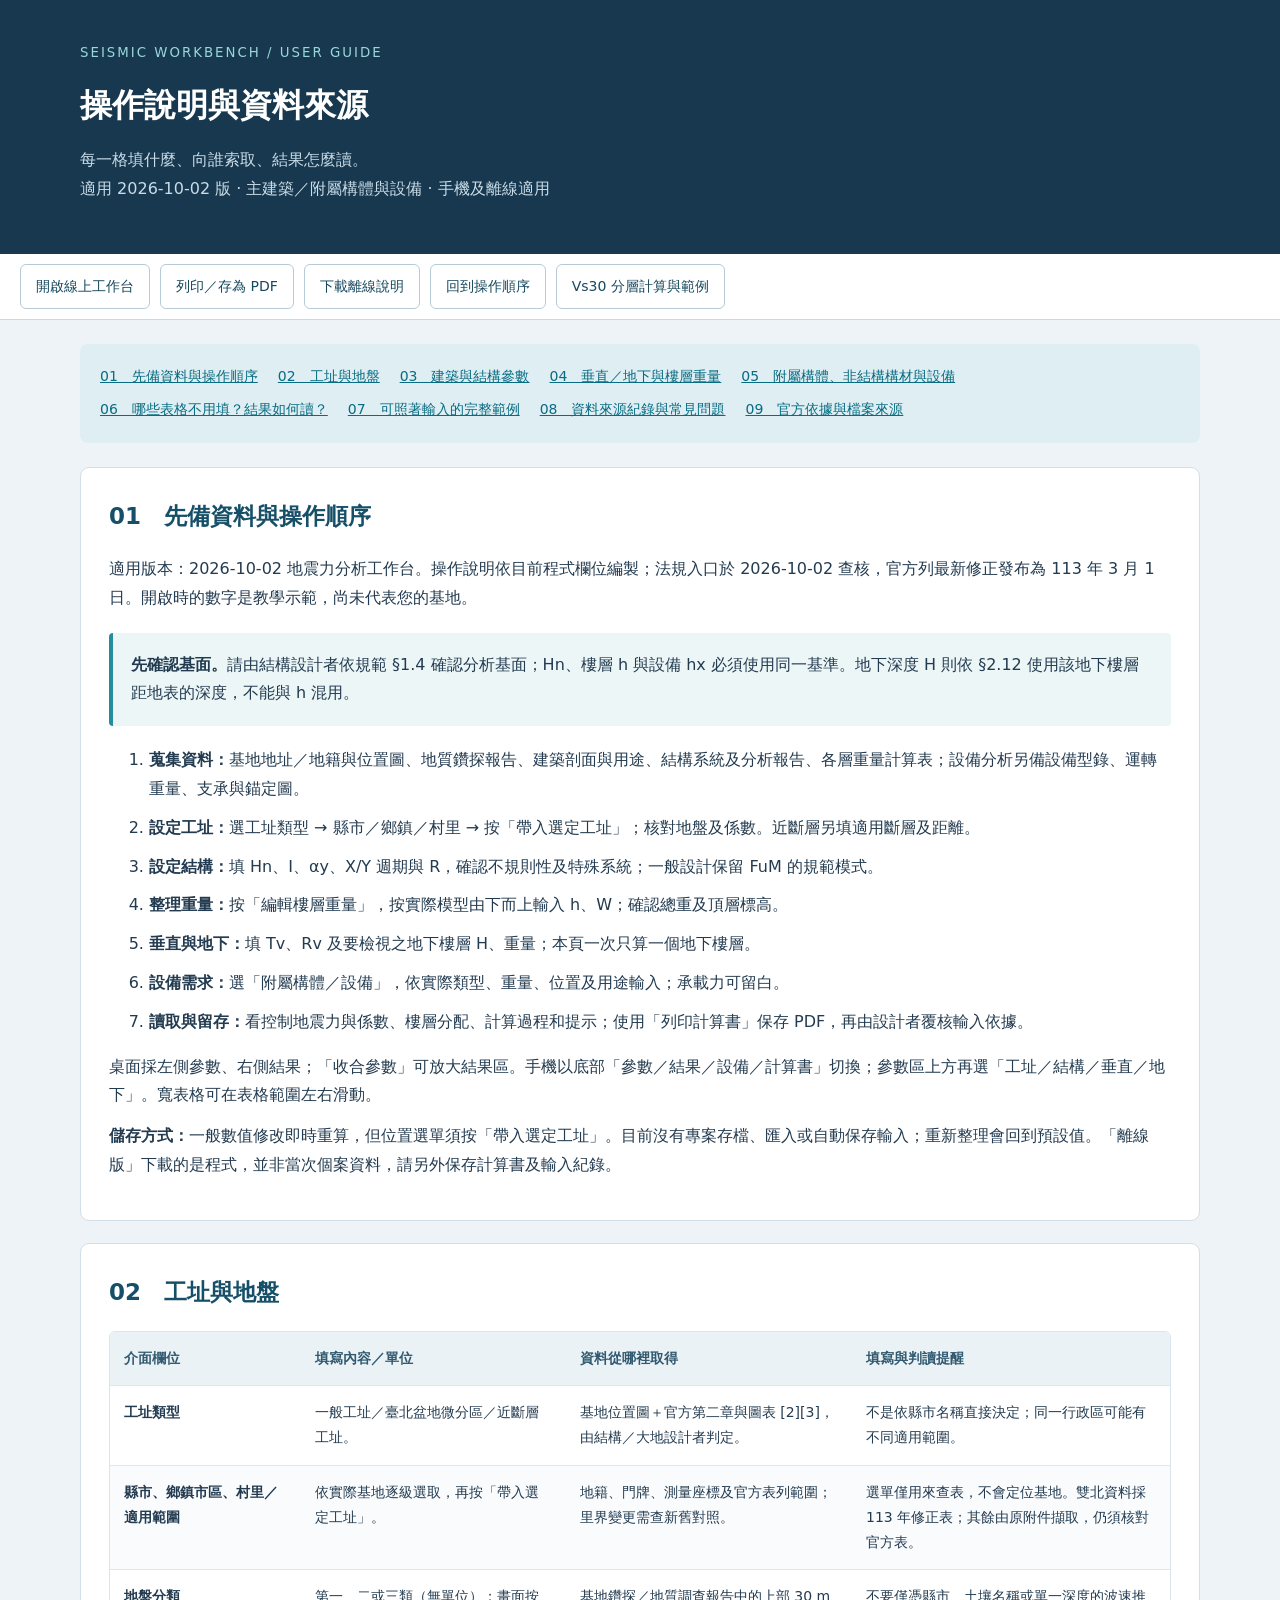
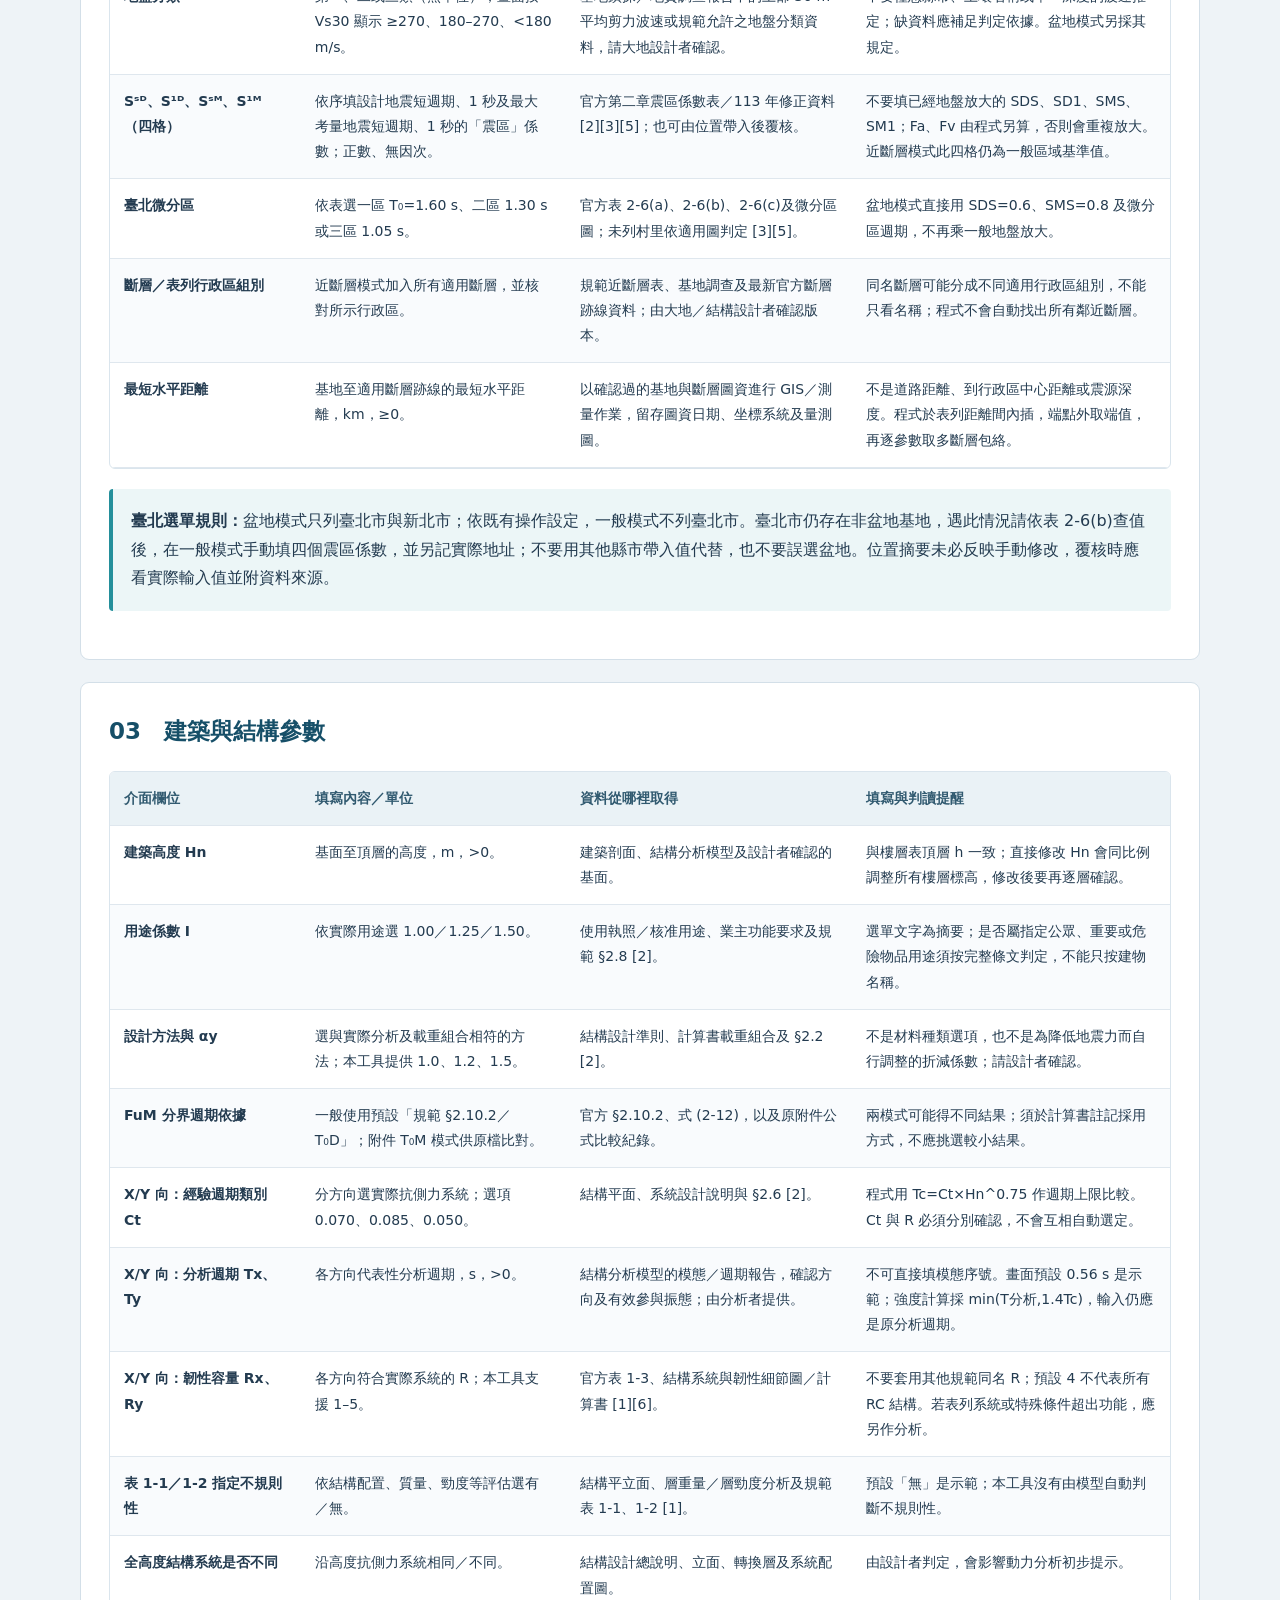
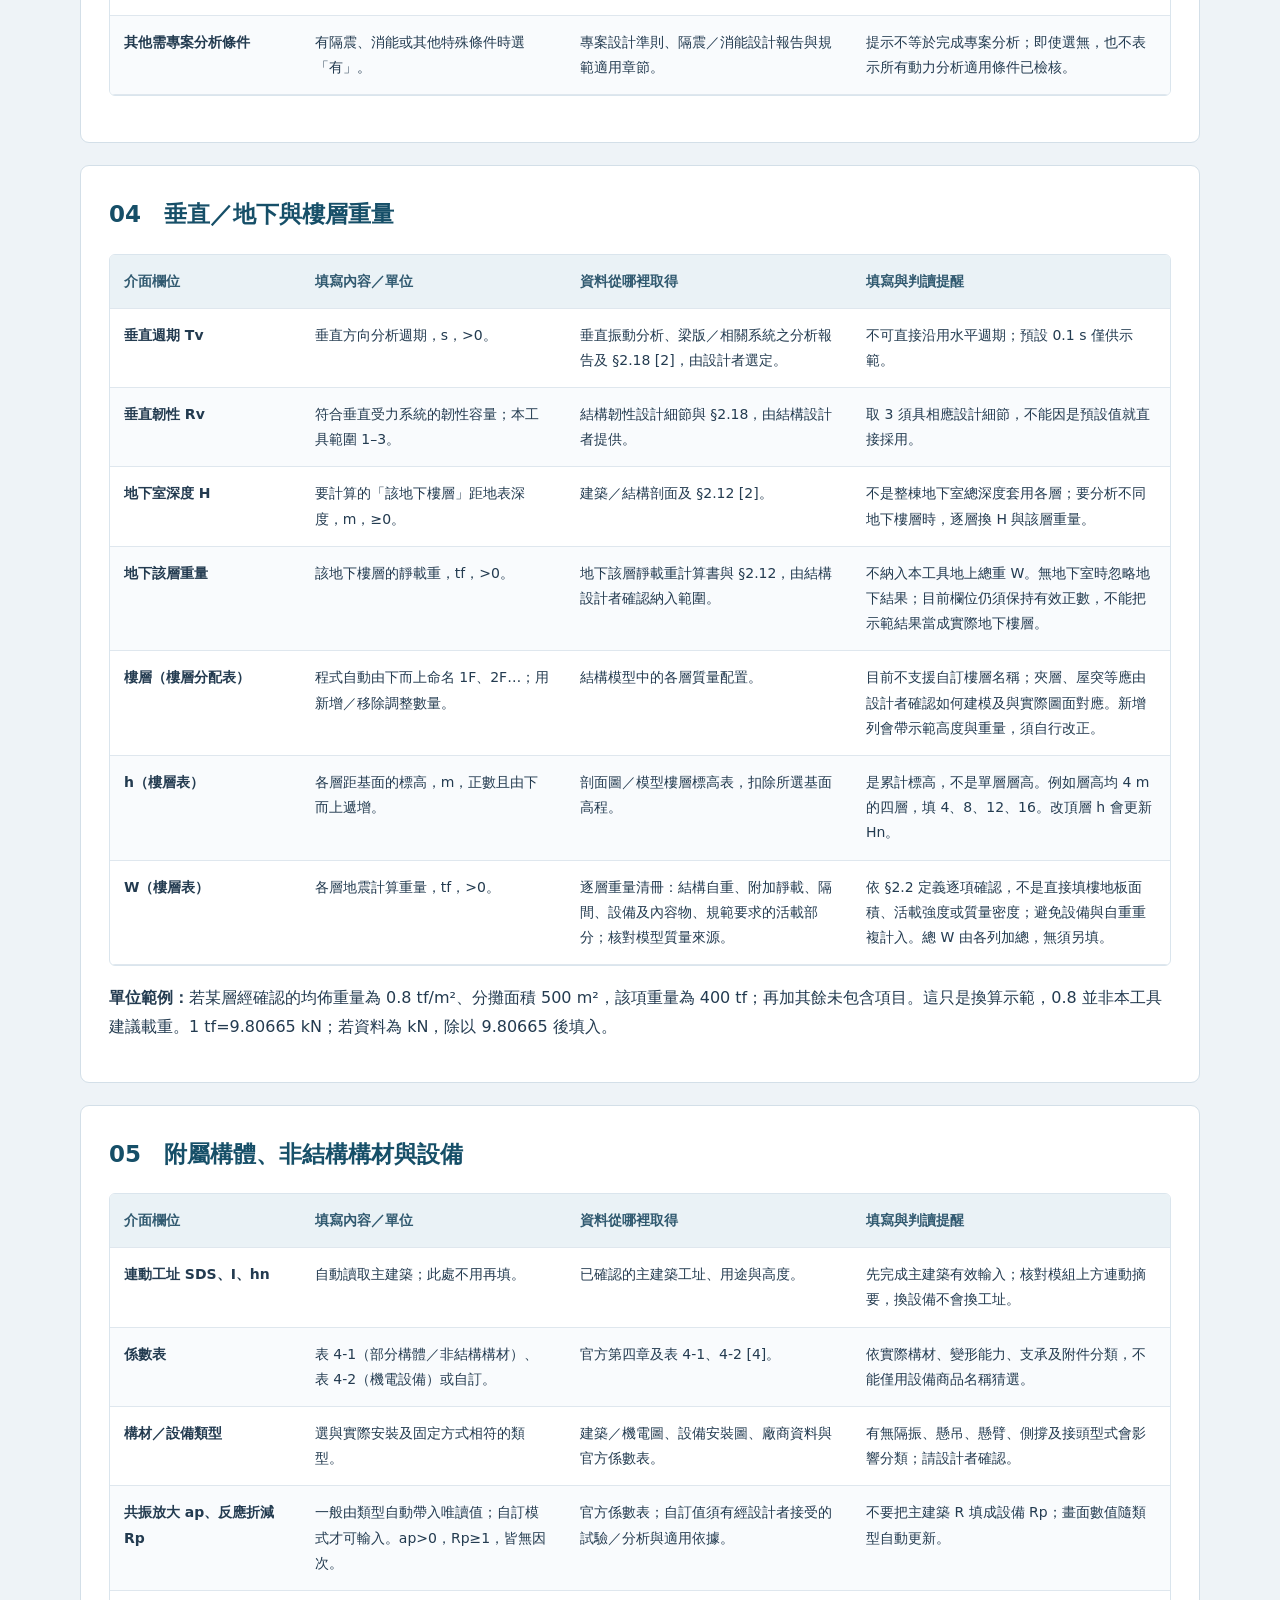
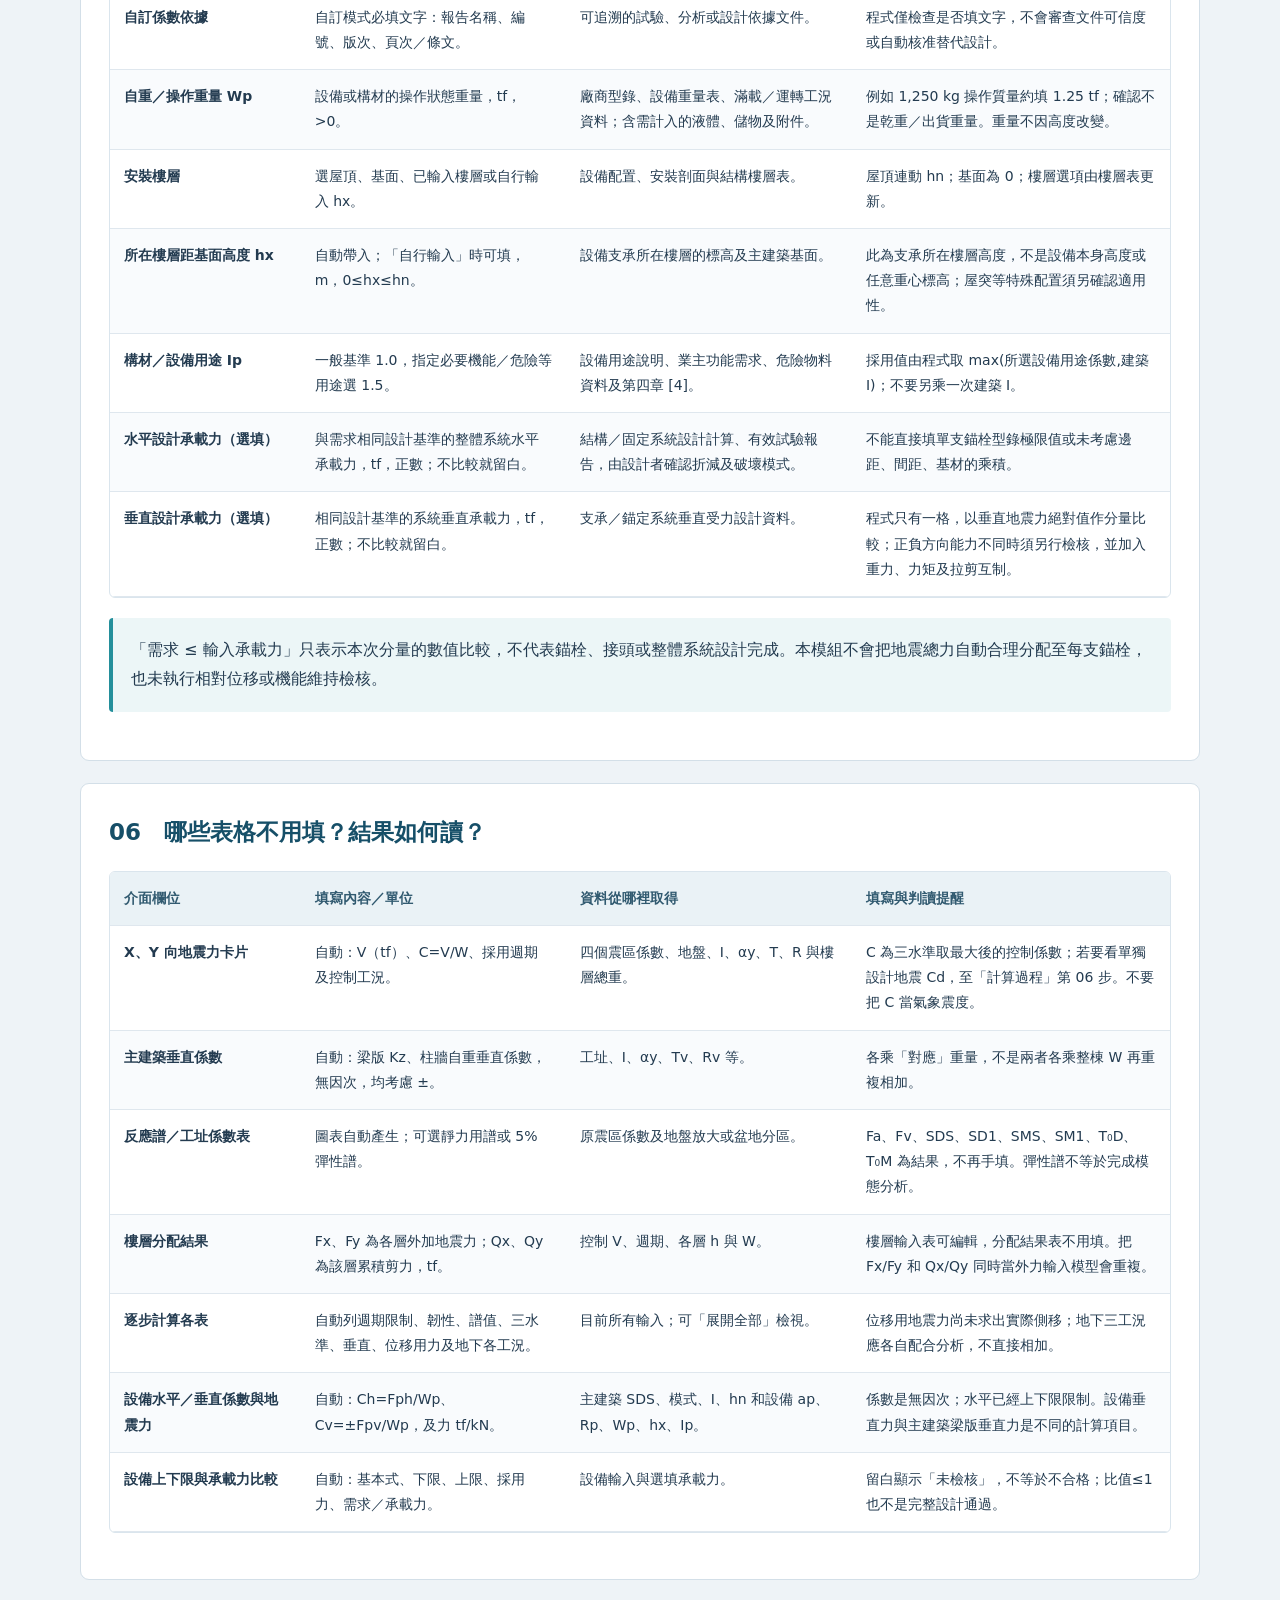
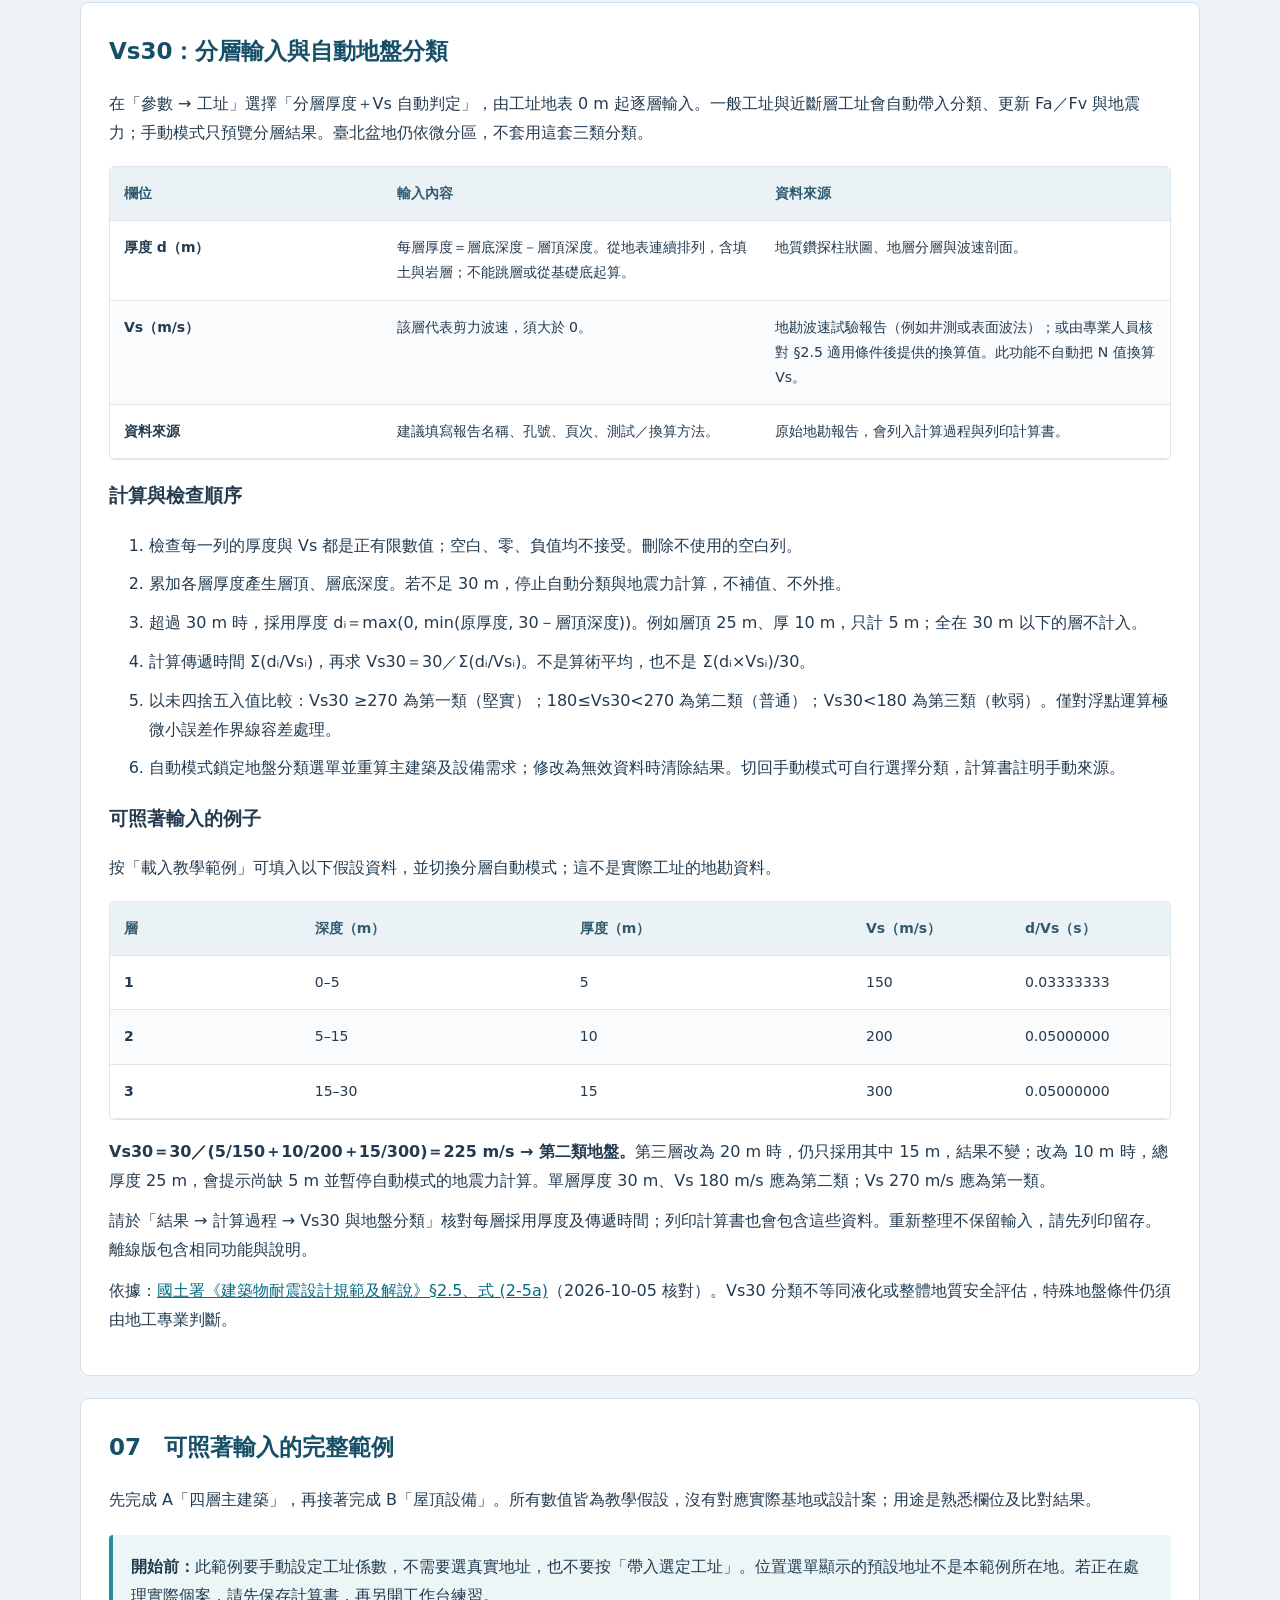
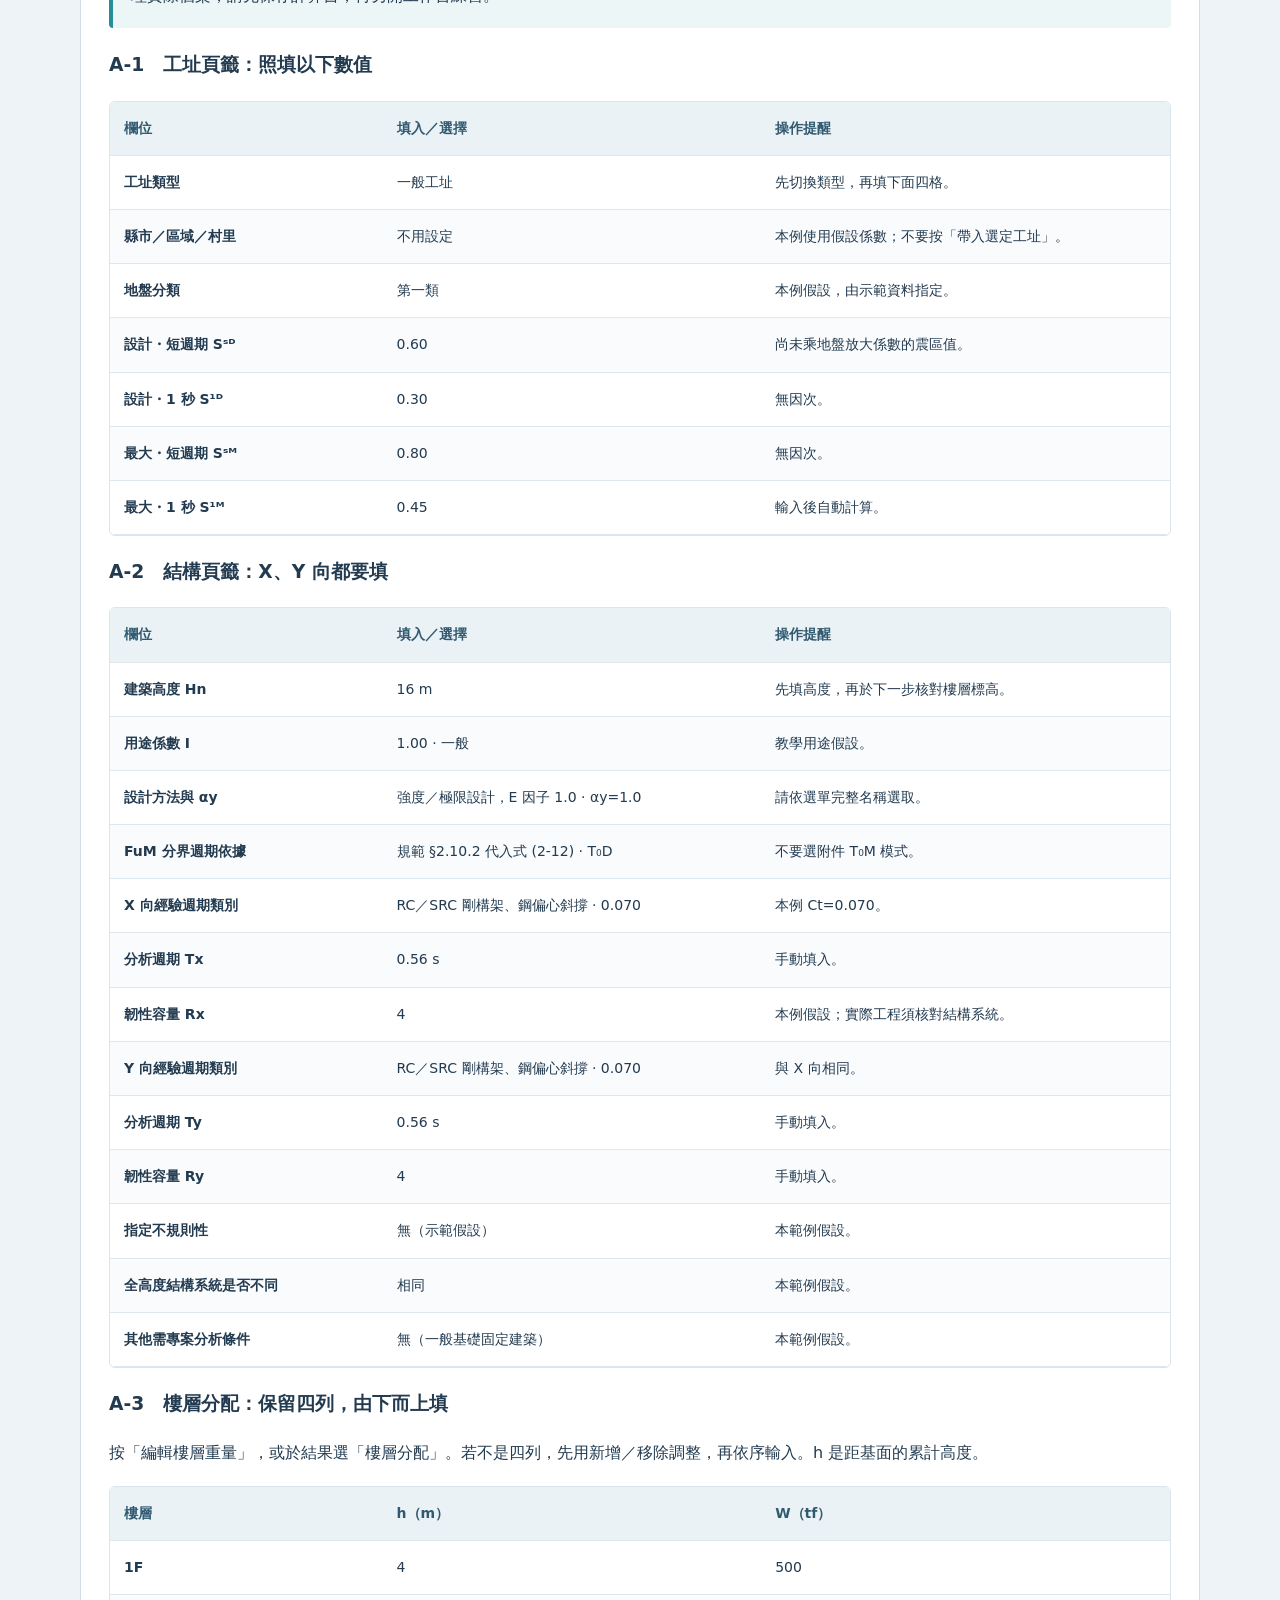
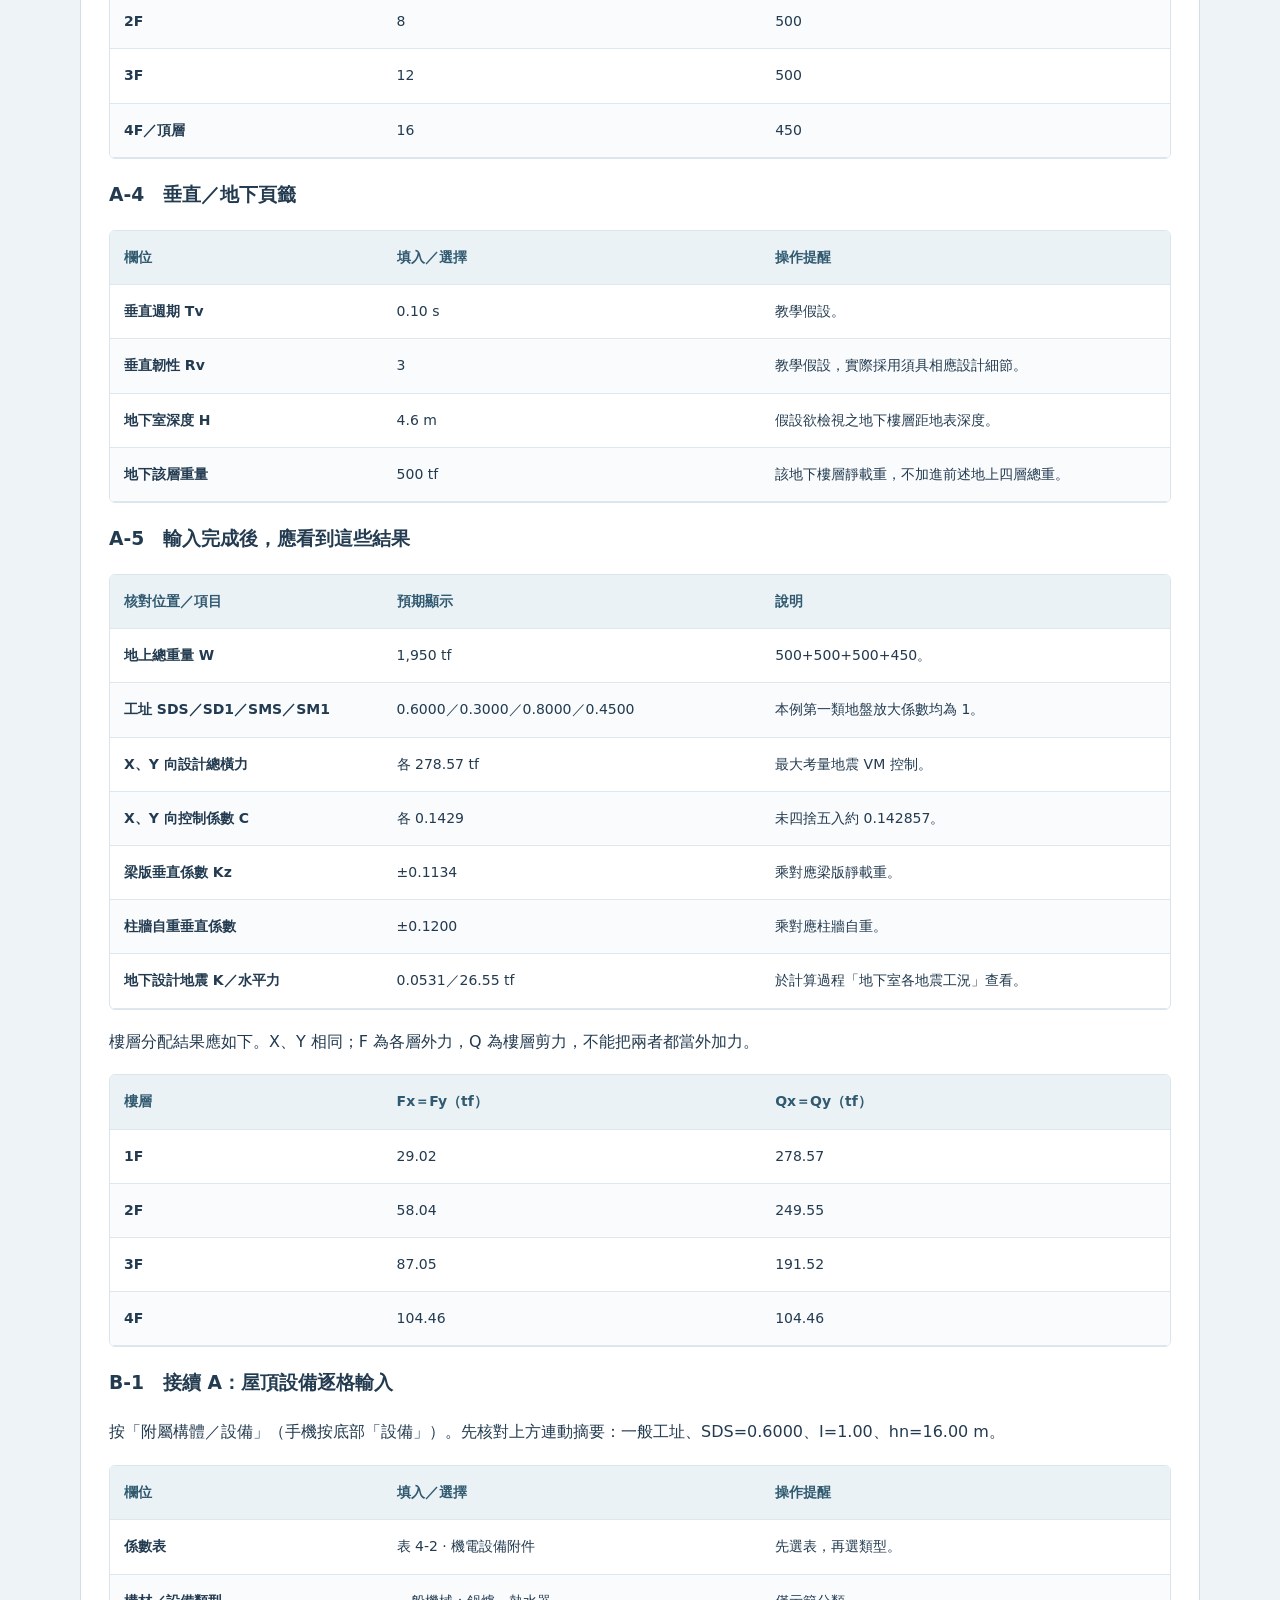
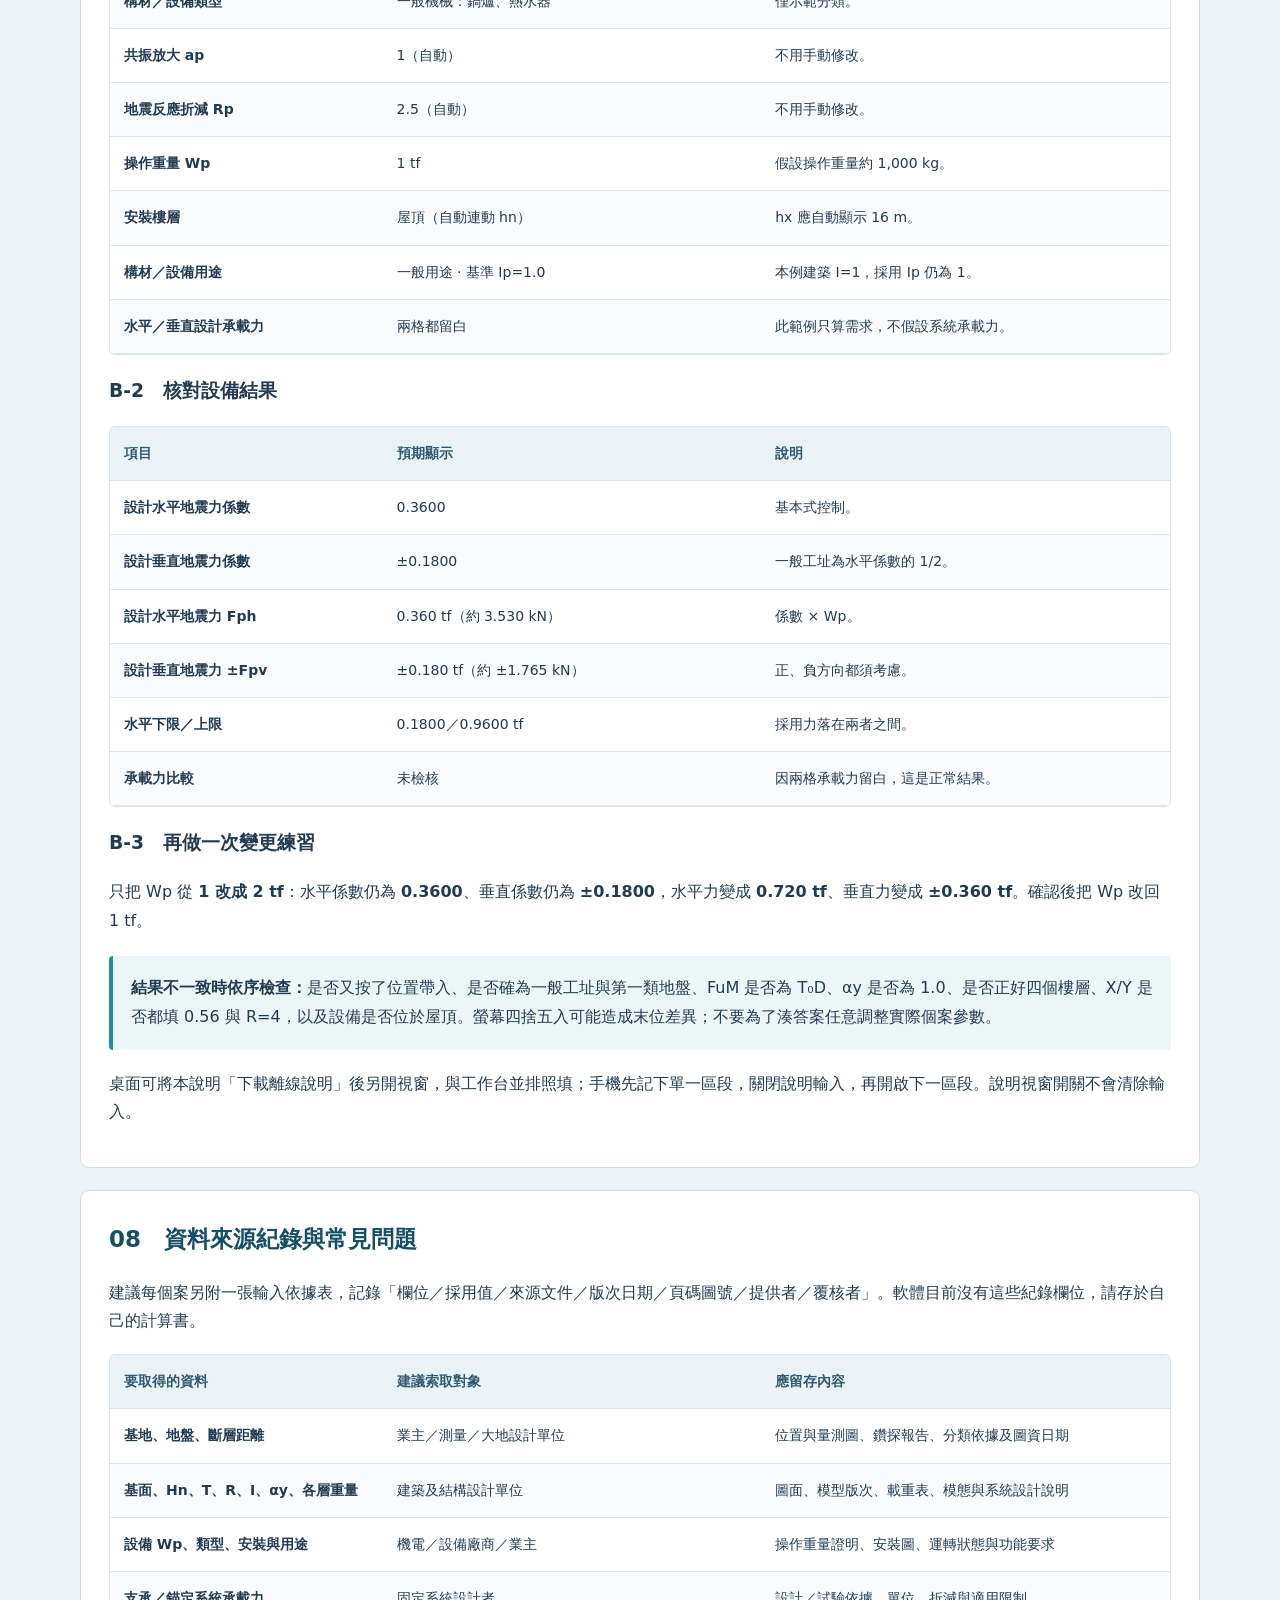
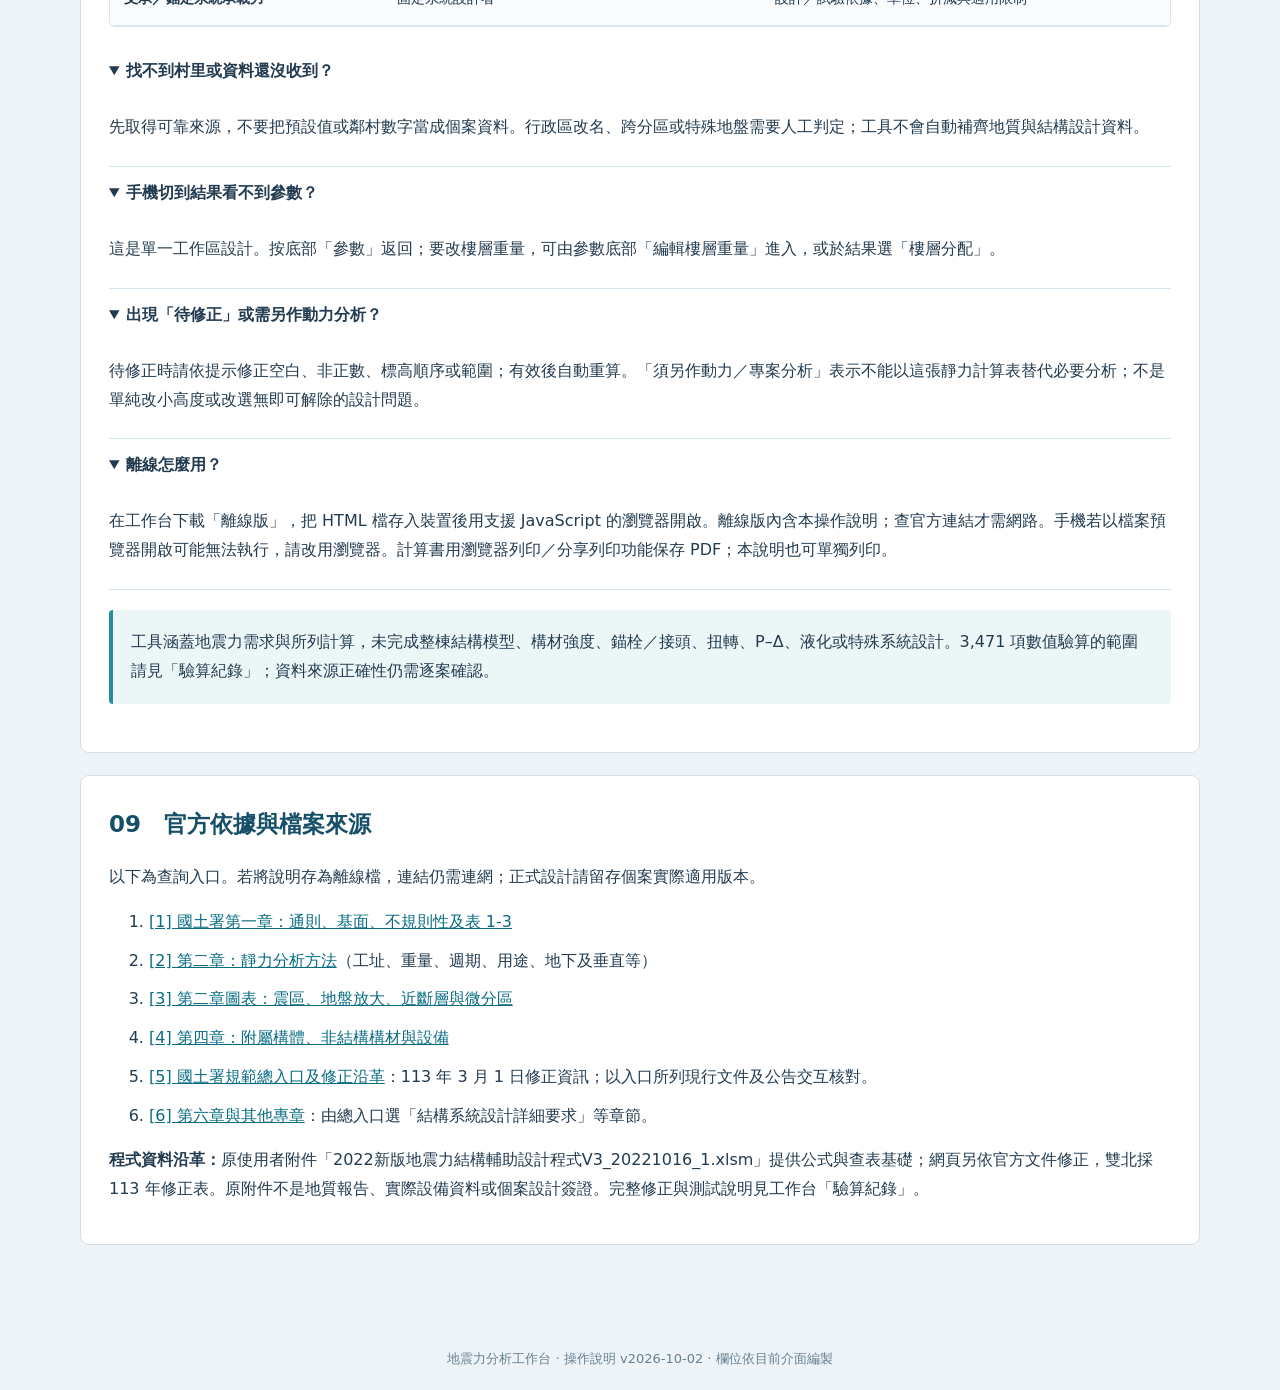
==== commit c4684714: "Add layered Vs30 calculation and Taiwan soil classification: manual.html" ====
--- a/manual.html
+++ b/manual.html
@@ -1 +1 @@
-<!doctype html><html lang="zh-Hant"><head><meta charset="utf-8"><meta name="viewport" content="width=device-width,initial-scale=1"><title>操作說明與資料來源｜地震力分析工作台</title><style>*{box-sizing:border-box}html{scroll-behavior:smooth;scroll-padding-top:90px}body{margin:0;font:16px/1.8 system-ui,"Microsoft JhengHei",sans-serif;background:#eef3f7;color:#233b50}header{background:#17384f;color:white;padding:38px max(24px,calc((100vw - 1120px)/2))}header small{letter-spacing:2px;color:#99d7da}h1{font-size:32px;margin:10px 0}header p{color:#c9dce7;max-width:760px}nav{position:sticky;top:0;background:white;border-bottom:1px solid #c9d8e3;padding:10px 20px;display:flex;gap:10px;z-index:2;flex-wrap:wrap}a{color:#086c83}nav a,button{padding:9px 15px;border:1px solid #b6cad7;background:white;border-radius:6px;font:inherit;font-size:14px;text-decoration:none;cursor:pointer;min-height:44px;color:#16485e}main{max-width:1160px;margin:auto;padding:24px 20px 60px}.toc{display:flex;flex-wrap:wrap;gap:8px 20px;margin:0 0 24px;padding:20px;background:#dfeef2;border-radius:8px}.toc a{font-size:14px}section{background:white;padding:28px;border:1px solid #d3dfe8;border-radius:9px;margin-bottom:22px}h2{font-size:23px;margin:0 0 18px;color:#164f68}p{margin:12px 0}li{margin:10px 0}strong,b{color:inherit}.tablewrap{overflow:auto;border:1px solid #dae5ed;border-radius:6px;margin:18px 0}table{width:100%;border-collapse:collapse;min-width:850px;table-layout:fixed;font-size:14px}th,td{text-align:left;vertical-align:top;padding:14px;border-bottom:1px solid #dfe7ee;overflow-wrap:anywhere}th{background:#eaf2f6;color:#315a70}th:first-child{width:18%}th:nth-child(2){width:25%}th:nth-child(3){width:27%}td:first-child{font-weight:650}tr:nth-child(even){background:#f9fbfd}.notice,.example{padding:18px;border-left:4px solid #248f9b;background:#ecf6f7;border-radius:4px;margin:20px 0}details{border-bottom:1px solid #d4e3eb;padding:12px 0}summary{font-weight:650;cursor:pointer;min-height:44px}footer{font-size:13px;color:#658092;text-align:center;padding:20px}a:focus-visible,button:focus-visible,summary:focus-visible{outline:3px solid #07939f;outline-offset:3px}@media(max-width:640px){header{padding:26px 18px}h1{font-size:25px}main{padding:16px 12px}section{padding:20px 16px}h2{font-size:20px}nav{position:static;padding:10px 12px;gap:6px}nav a,button{font-size:14px;padding:10px}.tablewrap{border:0;overflow:visible}table,thead,tbody,tr,th,td{display:block;min-width:0;width:100%;table-layout:auto}thead{display:none}tr{border:1px solid #cbdce6;border-radius:6px;margin-bottom:14px;padding:6px 12px}td{padding:10px 0;border:0}td:first-child{font-size:17px;color:#125b72;border-bottom:1px solid #d8e6ed}td:not(:first-child):before{content:attr(data-label);display:block;font-size:12px;font-weight:650;color:#668295;margin-bottom:4px}.notice,.example{padding:14px}.toc{padding:16px}ol{padding-left:24px}}@media print{@page{size:A4 landscape;margin:14mm}body{background:white;font-size:11px;line-height:1.6}header{background:white;color:#123;padding:0}header small,header p{color:#456}h1{font-size:24px}nav,.toc,.no-print{display:none}main{padding:0;max-width:none}section{border:0;padding:10px 0;margin-bottom:12px}h2{font-size:18px;break-after:avoid}table{font-size:10px;min-width:0}th,td{padding:7px}tr{break-inside:avoid}.tablewrap{overflow:visible}thead{display:table-header-group}a{color:#123;text-decoration:none}.notice,.example{padding:10px}footer{font-size:10px}}</style></head><body><header><small>SEISMIC WORKBENCH / USER GUIDE</small><h1>操作說明與資料來源</h1><p>每一格填什麼、向誰索取、結果怎麼讀。<br>適用 2026-10-02 版 · 主建築／附屬構體與設備 · 手機及離線適用</p></header><nav><a href="https://jerry597640-droid.github.io/seismic-force-calculator/" target="_blank" rel="noopener">開啟線上工作台</a><button onclick="window.print()">列印／存為 PDF</button><button id="saveGuide">下載離線說明</button><a href="#start">回到操作順序</a></nav><main><div class="toc" aria-label="章節目錄"><a href="#start">01　先備資料與操作順序</a><a href="#site">02　工址與地盤</a><a href="#structure">03　建築與結構參數</a><a href="#vertical">04　垂直／地下與樓層重量</a><a href="#equipment">05　附屬構體、非結構構材與設備</a><a href="#outputs">06　哪些表格不用填？結果如何讀？</a><a href="#example">07　可照著輸入的完整範例</a><a href="#records">08　資料來源紀錄與常見問題</a><a href="#sources">09　官方依據與檔案來源</a></div><section id="start"><h2>01　先備資料與操作順序</h2><p>適用版本：2026-10-02 地震力分析工作台。操作說明依目前程式欄位編製；法規入口於 2026-10-02 查核，官方列最新修正發布為 113 年 3 月 1 日。開啟時的數字是教學示範，尚未代表您的基地。</p><div class="notice"><b>先確認基面。</b>請由結構設計者依規範 §1.4 確認分析基面；Hn、樓層 h 與設備 hx 必須使用同一基準。地下深度 H 則依 §2.12 使用該地下樓層距地表的深度，不能與 h 混用。</div><ol><li><b>蒐集資料：</b>基地地址／地籍與位置圖、地質鑽探報告、建築剖面與用途、結構系統及分析報告、各層重量計算表；設備分析另備設備型錄、運轉重量、支承與錨定圖。</li><li><b>設定工址：</b>選工址類型 → 縣市／鄉鎮／村里 → 按「帶入選定工址」；核對地盤及係數。近斷層另填適用斷層及距離。</li><li><b>設定結構：</b>填 Hn、I、αy、X/Y 週期與 R，確認不規則性及特殊系統；一般設計保留 FuM 的規範模式。</li><li><b>整理重量：</b>按「編輯樓層重量」，按實際模型由下而上輸入 h、W；確認總重及頂層標高。</li><li><b>垂直與地下：</b>填 Tv、Rv 及要檢視之地下樓層 H、重量；本頁一次只算一個地下樓層。</li><li><b>設備需求：</b>選「附屬構體／設備」，依實際類型、重量、位置及用途輸入；承載力可留白。</li><li><b>讀取與留存：</b>看控制地震力與係數、樓層分配、計算過程和提示；使用「列印計算書」保存 PDF，再由設計者覆核輸入依據。</li></ol><p>桌面採左側參數、右側結果；「收合參數」可放大結果區。手機以底部「參數／結果／設備／計算書」切換；參數區上方再選「工址／結構／垂直／地下」。寬表格可在表格範圍左右滑動。</p><p><b>儲存方式：</b>一般數值修改即時重算，但位置選單須按「帶入選定工址」。目前沒有專案存檔、匯入或自動保存輸入；重新整理會回到預設值。「離線版」下載的是程式，並非當次個案資料，請另外保存計算書及輸入紀錄。</p></section><section id="site"><h2>02　工址與地盤</h2><div class="tablewrap"><table><thead><tr><th>介面欄位</th><th>填寫內容／單位</th><th>資料從哪裡取得</th><th>填寫與判讀提醒</th></tr></thead><tbody><tr><td data-label="介面欄位">工址類型</td><td data-label="填寫內容／單位">一般工址／臺北盆地微分區／近斷層工址。</td><td data-label="資料從哪裡取得">基地位置圖＋官方第二章與圖表 [2][3]，由結構／大地設計者判定。</td><td data-label="填寫與判讀提醒">不是依縣市名稱直接決定；同一行政區可能有不同適用範圍。</td></tr><tr><td data-label="介面欄位">縣市、鄉鎮市區、村里／適用範圍</td><td data-label="填寫內容／單位">依實際基地逐級選取，再按「帶入選定工址」。</td><td data-label="資料從哪裡取得">地籍、門牌、測量座標及官方表列範圍；里界變更需查新舊對照。</td><td data-label="填寫與判讀提醒">選單僅用來查表，不會定位基地。雙北資料採 113 年修正表；其餘由原附件擷取，仍須核對官方表。</td></tr><tr><td data-label="介面欄位">地盤分類</td><td data-label="填寫內容／單位">第一、二或三類（無單位）；畫面按 Vs30 顯示 ≥270、180–270、<180 m/s。</td><td data-label="資料從哪裡取得">基地鑽探／地質調查報告中的上部 30 m 平均剪力波速或規範允許之地盤分類資料，請大地設計者確認。</td><td data-label="填寫與判讀提醒">不要僅憑縣市、土壤名稱或單一深度的波速推定；缺資料應補足判定依據。盆地模式另採其規定。</td></tr><tr><td data-label="介面欄位">Sˢᴰ、S¹ᴰ、Sˢᴹ、S¹ᴹ（四格）</td><td data-label="填寫內容／單位">依序填設計地震短週期、1 秒及最大考量地震短週期、1 秒的「震區」係數；正數、無因次。</td><td data-label="資料從哪裡取得">官方第二章震區係數表／113 年修正資料 [2][3][5]；也可由位置帶入後覆核。</td><td data-label="填寫與判讀提醒">不要填已經地盤放大的 SDS、SD1、SMS、SM1；Fa、Fv 由程式另算，否則會重複放大。近斷層模式此四格仍為一般區域基準值。</td></tr><tr><td data-label="介面欄位">臺北微分區</td><td data-label="填寫內容／單位">依表選一區 T₀=1.60 s、二區 1.30 s 或三區 1.05 s。</td><td data-label="資料從哪裡取得">官方表 2-6(a)、2-6(b)、2-6(c)及微分區圖；未列村里依適用圖判定 [3][5]。</td><td data-label="填寫與判讀提醒">盆地模式直接用 SDS=0.6、SMS=0.8 及微分區週期，不再乘一般地盤放大。</td></tr><tr><td data-label="介面欄位">斷層／表列行政區組別</td><td data-label="填寫內容／單位">近斷層模式加入所有適用斷層，並核對所示行政區。</td><td data-label="資料從哪裡取得">規範近斷層表、基地調查及最新官方斷層跡線資料；由大地／結構設計者確認版本。</td><td data-label="填寫與判讀提醒">同名斷層可能分成不同適用行政區組別，不能只看名稱；程式不會自動找出所有鄰近斷層。</td></tr><tr><td data-label="介面欄位">最短水平距離</td><td data-label="填寫內容／單位">基地至適用斷層跡線的最短水平距離，km，≥0。</td><td data-label="資料從哪裡取得">以確認過的基地與斷層圖資進行 GIS／測量作業，留存圖資日期、坐標系統及量測圖。</td><td data-label="填寫與判讀提醒">不是道路距離、到行政區中心距離或震源深度。程式於表列距離間內插，端點外取端值，再逐參數取多斷層包絡。</td></tr></tbody></table></div><div class="notice"><b>臺北選單規則：</b>盆地模式只列臺北市與新北市；依既有操作設定，一般模式不列臺北市。臺北市仍存在非盆地基地，遇此情況請依表 2-6(b)查值後，在一般模式手動填四個震區係數，並另記實際地址；不要用其他縣市帶入值代替，也不要誤選盆地。位置摘要未必反映手動修改，覆核時應看實際輸入值並附資料來源。</div></section><section id="structure"><h2>03　建築與結構參數</h2><div class="tablewrap"><table><thead><tr><th>介面欄位</th><th>填寫內容／單位</th><th>資料從哪裡取得</th><th>填寫與判讀提醒</th></tr></thead><tbody><tr><td data-label="介面欄位">建築高度 Hn</td><td data-label="填寫內容／單位">基面至頂層的高度，m，>0。</td><td data-label="資料從哪裡取得">建築剖面、結構分析模型及設計者確認的基面。</td><td data-label="填寫與判讀提醒">與樓層表頂層 h 一致；直接修改 Hn 會同比例調整所有樓層標高，修改後要再逐層確認。</td></tr><tr><td data-label="介面欄位">用途係數 I</td><td data-label="填寫內容／單位">依實際用途選 1.00／1.25／1.50。</td><td data-label="資料從哪裡取得">使用執照／核准用途、業主功能要求及規範 §2.8 [2]。</td><td data-label="填寫與判讀提醒">選單文字為摘要；是否屬指定公眾、重要或危險物品用途須按完整條文判定，不能只按建物名稱。</td></tr><tr><td data-label="介面欄位">設計方法與 αy</td><td data-label="填寫內容／單位">選與實際分析及載重組合相符的方法；本工具提供 1.0、1.2、1.5。</td><td data-label="資料從哪裡取得">結構設計準則、計算書載重組合及 §2.2 [2]。</td><td data-label="填寫與判讀提醒">不是材料種類選項，也不是為降低地震力而自行調整的折減係數；請設計者確認。</td></tr><tr><td data-label="介面欄位">FuM 分界週期依據</td><td data-label="填寫內容／單位">一般使用預設「規範 §2.10.2／T₀D」；附件 T₀M 模式供原檔比對。</td><td data-label="資料從哪裡取得">官方 §2.10.2、式 (2-12)，以及原附件公式比較紀錄。</td><td data-label="填寫與判讀提醒">兩模式可能得不同結果；須於計算書註記採用方式，不應挑選較小結果。</td></tr><tr><td data-label="介面欄位">X/Y 向：經驗週期類別 Ct</td><td data-label="填寫內容／單位">分方向選實際抗側力系統；選項 0.070、0.085、0.050。</td><td data-label="資料從哪裡取得">結構平面、系統設計說明與 §2.6 [2]。</td><td data-label="填寫與判讀提醒">程式用 Tc=Ct×Hn^0.75 作週期上限比較。Ct 與 R 必須分別確認，不會互相自動選定。</td></tr><tr><td data-label="介面欄位">X/Y 向：分析週期 Tx、Ty</td><td data-label="填寫內容／單位">各方向代表性分析週期，s，>0。</td><td data-label="資料從哪裡取得">結構分析模型的模態／週期報告，確認方向及有效參與振態；由分析者提供。</td><td data-label="填寫與判讀提醒">不可直接填模態序號。畫面預設 0.56 s 是示範；強度計算採 min(T分析,1.4Tc)，輸入仍應是原分析週期。</td></tr><tr><td data-label="介面欄位">X/Y 向：韌性容量 Rx、Ry</td><td data-label="填寫內容／單位">各方向符合實際系統的 R；本工具支援 1–5。</td><td data-label="資料從哪裡取得">官方表 1-3、結構系統與韌性細節圖／計算書 [1][6]。</td><td data-label="填寫與判讀提醒">不要套用其他規範同名 R；預設 4 不代表所有 RC 結構。若表列系統或特殊條件超出功能，應另作分析。</td></tr><tr><td data-label="介面欄位">表 1-1／1-2 指定不規則性</td><td data-label="填寫內容／單位">依結構配置、質量、勁度等評估選有／無。</td><td data-label="資料從哪裡取得">結構平立面、層重量／層勁度分析及規範表 1-1、1-2 [1]。</td><td data-label="填寫與判讀提醒">預設「無」是示範；本工具沒有由模型自動判斷不規則性。</td></tr><tr><td data-label="介面欄位">全高度結構系統是否不同</td><td data-label="填寫內容／單位">沿高度抗側力系統相同／不同。</td><td data-label="資料從哪裡取得">結構設計總說明、立面、轉換層及系統配置圖。</td><td data-label="填寫與判讀提醒">由設計者判定，會影響動力分析初步提示。</td></tr><tr><td data-label="介面欄位">其他需專案分析條件</td><td data-label="填寫內容／單位">有隔震、消能或其他特殊條件時選「有」。</td><td data-label="資料從哪裡取得">專案設計準則、隔震／消能設計報告與規範適用章節。</td><td data-label="填寫與判讀提醒">提示不等於完成專案分析；即使選無，也不表示所有動力分析適用條件已檢核。</td></tr></tbody></table></div></section><section id="vertical"><h2>04　垂直／地下與樓層重量</h2><div class="tablewrap"><table><thead><tr><th>介面欄位</th><th>填寫內容／單位</th><th>資料從哪裡取得</th><th>填寫與判讀提醒</th></tr></thead><tbody><tr><td data-label="介面欄位">垂直週期 Tv</td><td data-label="填寫內容／單位">垂直方向分析週期，s，>0。</td><td data-label="資料從哪裡取得">垂直振動分析、梁版／相關系統之分析報告及 §2.18 [2]，由設計者選定。</td><td data-label="填寫與判讀提醒">不可直接沿用水平週期；預設 0.1 s 僅供示範。</td></tr><tr><td data-label="介面欄位">垂直韌性 Rv</td><td data-label="填寫內容／單位">符合垂直受力系統的韌性容量；本工具範圍 1–3。</td><td data-label="資料從哪裡取得">結構韌性設計細節與 §2.18，由結構設計者提供。</td><td data-label="填寫與判讀提醒">取 3 須具相應設計細節，不能因是預設值就直接採用。</td></tr><tr><td data-label="介面欄位">地下室深度 H</td><td data-label="填寫內容／單位">要計算的「該地下樓層」距地表深度，m，≥0。</td><td data-label="資料從哪裡取得">建築／結構剖面及 §2.12 [2]。</td><td data-label="填寫與判讀提醒">不是整棟地下室總深度套用各層；要分析不同地下樓層時，逐層換 H 與該層重量。</td></tr><tr><td data-label="介面欄位">地下該層重量</td><td data-label="填寫內容／單位">該地下樓層的靜載重，tf，>0。</td><td data-label="資料從哪裡取得">地下該層靜載重計算書與 §2.12，由結構設計者確認納入範圍。</td><td data-label="填寫與判讀提醒">不納入本工具地上總重 W。無地下室時忽略地下結果；目前欄位仍須保持有效正數，不能把示範結果當成實際地下樓層。</td></tr><tr><td data-label="介面欄位">樓層（樓層分配表）</td><td data-label="填寫內容／單位">程式自動由下而上命名 1F、2F…；用新增／移除調整數量。</td><td data-label="資料從哪裡取得">結構模型中的各層質量配置。</td><td data-label="填寫與判讀提醒">目前不支援自訂樓層名稱；夾層、屋突等應由設計者確認如何建模及與實際圖面對應。新增列會帶示範高度與重量，須自行改正。</td></tr><tr><td data-label="介面欄位">h（樓層表）</td><td data-label="填寫內容／單位">各層距基面的標高，m，正數且由下而上遞增。</td><td data-label="資料從哪裡取得">剖面圖／模型樓層標高表，扣除所選基面高程。</td><td data-label="填寫與判讀提醒">是累計標高，不是單層層高。例如層高均 4 m 的四層，填 4、8、12、16。改頂層 h 會更新 Hn。</td></tr><tr><td data-label="介面欄位">W（樓層表）</td><td data-label="填寫內容／單位">各層地震計算重量，tf，>0。</td><td data-label="資料從哪裡取得">逐層重量清冊：結構自重、附加靜載、隔間、設備及內容物、規範要求的活載部分；核對模型質量來源。</td><td data-label="填寫與判讀提醒">依 §2.2 定義逐項確認，不是直接填樓地板面積、活載強度或質量密度；避免設備與自重重複計入。總 W 由各列加總，無須另填。</td></tr></tbody></table></div><p><b>單位範例：</b>若某層經確認的均佈重量為 0.8 tf/m²、分攤面積 500 m²，該項重量為 400 tf；再加其餘未包含項目。這只是換算示範，0.8 並非本工具建議載重。1 tf=9.80665 kN；若資料為 kN，除以 9.80665 後填入。</p></section><section id="equipment"><h2>05　附屬構體、非結構構材與設備</h2><div class="tablewrap"><table><thead><tr><th>介面欄位</th><th>填寫內容／單位</th><th>資料從哪裡取得</th><th>填寫與判讀提醒</th></tr></thead><tbody><tr><td data-label="介面欄位">連動工址 SDS、I、hn</td><td data-label="填寫內容／單位">自動讀取主建築；此處不用再填。</td><td data-label="資料從哪裡取得">已確認的主建築工址、用途與高度。</td><td data-label="填寫與判讀提醒">先完成主建築有效輸入；核對模組上方連動摘要，換設備不會換工址。</td></tr><tr><td data-label="介面欄位">係數表</td><td data-label="填寫內容／單位">表 4-1（部分構體／非結構構材）、表 4-2（機電設備）或自訂。</td><td data-label="資料從哪裡取得">官方第四章及表 4-1、4-2 [4]。</td><td data-label="填寫與判讀提醒">依實際構材、變形能力、支承及附件分類，不能僅用設備商品名稱猜選。</td></tr><tr><td data-label="介面欄位">構材／設備類型</td><td data-label="填寫內容／單位">選與實際安裝及固定方式相符的類型。</td><td data-label="資料從哪裡取得">建築／機電圖、設備安裝圖、廠商資料與官方係數表。</td><td data-label="填寫與判讀提醒">有無隔振、懸吊、懸臂、側撐及接頭型式會影響分類；請設計者確認。</td></tr><tr><td data-label="介面欄位">共振放大 ap、反應折減 Rp</td><td data-label="填寫內容／單位">一般由類型自動帶入唯讀值；自訂模式才可輸入。ap>0，Rp≥1，皆無因次。</td><td data-label="資料從哪裡取得">官方係數表；自訂值須有經設計者接受的試驗／分析與適用依據。</td><td data-label="填寫與判讀提醒">不要把主建築 R 填成設備 Rp；畫面數值隨類型自動更新。</td></tr><tr><td data-label="介面欄位">自訂係數依據</td><td data-label="填寫內容／單位">自訂模式必填文字：報告名稱、編號、版次、頁次／條文。</td><td data-label="資料從哪裡取得">可追溯的試驗、分析或設計依據文件。</td><td data-label="填寫與判讀提醒">程式僅檢查是否填文字，不會審查文件可信度或自動核准替代設計。</td></tr><tr><td data-label="介面欄位">自重／操作重量 Wp</td><td data-label="填寫內容／單位">設備或構材的操作狀態重量，tf，>0。</td><td data-label="資料從哪裡取得">廠商型錄、設備重量表、滿載／運轉工況資料；含需計入的液體、儲物及附件。</td><td data-label="填寫與判讀提醒">例如 1,250 kg 操作質量約填 1.25 tf；確認不是乾重／出貨重量。重量不因高度改變。</td></tr><tr><td data-label="介面欄位">安裝樓層</td><td data-label="填寫內容／單位">選屋頂、基面、已輸入樓層或自行輸入 hx。</td><td data-label="資料從哪裡取得">設備配置、安裝剖面與結構樓層表。</td><td data-label="填寫與判讀提醒">屋頂連動 hn；基面為 0；樓層選項由樓層表更新。</td></tr><tr><td data-label="介面欄位">所在樓層距基面高度 hx</td><td data-label="填寫內容／單位">自動帶入；「自行輸入」時可填，m，0≤hx≤hn。</td><td data-label="資料從哪裡取得">設備支承所在樓層的標高及主建築基面。</td><td data-label="填寫與判讀提醒">此為支承所在樓層高度，不是設備本身高度或任意重心標高；屋突等特殊配置須另確認適用性。</td></tr><tr><td data-label="介面欄位">構材／設備用途 Ip</td><td data-label="填寫內容／單位">一般基準 1.0，指定必要機能／危險等用途選 1.5。</td><td data-label="資料從哪裡取得">設備用途說明、業主功能需求、危險物料資料及第四章 [4]。</td><td data-label="填寫與判讀提醒">採用值由程式取 max(所選設備用途係數,建築 I)；不要另乘一次建築 I。</td></tr><tr><td data-label="介面欄位">水平設計承載力（選填）</td><td data-label="填寫內容／單位">與需求相同設計基準的整體系統水平承載力，tf，正數；不比較就留白。</td><td data-label="資料從哪裡取得">結構／固定系統設計計算、有效試驗報告，由設計者確認折減及破壞模式。</td><td data-label="填寫與判讀提醒">不能直接填單支錨栓型錄極限值或未考慮邊距、間距、基材的乘積。</td></tr><tr><td data-label="介面欄位">垂直設計承載力（選填）</td><td data-label="填寫內容／單位">相同設計基準的系統垂直承載力，tf，正數；不比較就留白。</td><td data-label="資料從哪裡取得">支承／錨定系統垂直受力設計資料。</td><td data-label="填寫與判讀提醒">程式只有一格，以垂直地震力絕對值作分量比較；正負方向能力不同時須另行檢核，並加入重力、力矩及拉剪互制。</td></tr></tbody></table></div><div class="notice">「需求 ≤ 輸入承載力」只表示本次分量的數值比較，不代表錨栓、接頭或整體系統設計完成。本模組不會把地震總力自動合理分配至每支錨栓，也未執行相對位移或機能維持檢核。</div></section><section id="outputs"><h2>06　哪些表格不用填？結果如何讀？</h2><div class="tablewrap"><table><thead><tr><th>介面欄位</th><th>填寫內容／單位</th><th>資料從哪裡取得</th><th>填寫與判讀提醒</th></tr></thead><tbody><tr><td data-label="介面欄位">X、Y 向地震力卡片</td><td data-label="填寫內容／單位">自動：V（tf）、C=V/W、採用週期及控制工況。</td><td data-label="資料從哪裡取得">四個震區係數、地盤、I、αy、T、R 與樓層總重。</td><td data-label="填寫與判讀提醒">C 為三水準取最大後的控制係數；若要看單獨設計地震 Cd，至「計算過程」第 06 步。不要把 C 當氣象震度。</td></tr><tr><td data-label="介面欄位">主建築垂直係數</td><td data-label="填寫內容／單位">自動：梁版 Kz、柱牆自重垂直係數，無因次，均考慮 ±。</td><td data-label="資料從哪裡取得">工址、I、αy、Tv、Rv 等。</td><td data-label="填寫與判讀提醒">各乘「對應」重量，不是兩者各乘整棟 W 再重複相加。</td></tr><tr><td data-label="介面欄位">反應譜／工址係數表</td><td data-label="填寫內容／單位">圖表自動產生；可選靜力用譜或 5% 彈性譜。</td><td data-label="資料從哪裡取得">原震區係數及地盤放大或盆地分區。</td><td data-label="填寫與判讀提醒">Fa、Fv、SDS、SD1、SMS、SM1、T₀D、T₀M 為結果，不再手填。彈性譜不等於完成模態分析。</td></tr><tr><td data-label="介面欄位">樓層分配結果</td><td data-label="填寫內容／單位">Fx、Fy 為各層外加地震力；Qx、Qy 為該層累積剪力，tf。</td><td data-label="資料從哪裡取得">控制 V、週期、各層 h 與 W。</td><td data-label="填寫與判讀提醒">樓層輸入表可編輯，分配結果表不用填。把 Fx/Fy 和 Qx/Qy 同時當外力輸入模型會重複。</td></tr><tr><td data-label="介面欄位">逐步計算各表</td><td data-label="填寫內容／單位">自動列週期限制、韌性、譜值、三水準、垂直、位移用力及地下各工況。</td><td data-label="資料從哪裡取得">目前所有輸入；可「展開全部」檢視。</td><td data-label="填寫與判讀提醒">位移用地震力尚未求出實際側移；地下三工況應各自配合分析，不直接相加。</td></tr><tr><td data-label="介面欄位">設備水平／垂直係數與地震力</td><td data-label="填寫內容／單位">自動：Ch=Fph/Wp、Cv=±Fpv/Wp，及力 tf/kN。</td><td data-label="資料從哪裡取得">主建築 SDS、模式、I、hn 和設備 ap、Rp、Wp、hx、Ip。</td><td data-label="填寫與判讀提醒">係數是無因次；水平已經上下限限制。設備垂直力與主建築梁版垂直力是不同的計算項目。</td></tr><tr><td data-label="介面欄位">設備上下限與承載力比較</td><td data-label="填寫內容／單位">自動：基本式、下限、上限、採用力、需求／承載力。</td><td data-label="資料從哪裡取得">設備輸入與選填承載力。</td><td data-label="填寫與判讀提醒">留白顯示「未檢核」，不等於不合格；比值≤1 也不是完整設計通過。</td></tr></tbody></table></div></section><section id="example"><h2>07　可照著輸入的完整範例</h2><p>先完成 A「四層主建築」，再接著完成 B「屋頂設備」。所有數值皆為教學假設，沒有對應實際基地或設計案；用途是熟悉欄位及比對結果。</p><div class="notice"><b>開始前：</b>此範例要手動設定工址係數，不需要選真實地址，也不要按「帶入選定工址」。位置選單顯示的預設地址不是本範例所在地。若正在處理實際個案，請先保存計算書，再另開工作台練習。</div><h3>A-1　工址頁籤：照填以下數值</h3><div class="tablewrap"><table><thead><tr><th>欄位</th><th>填入／選擇</th><th>操作提醒</th></tr></thead><tbody><tr><td data-label="欄位">工址類型</td><td data-label="填入／選擇">一般工址</td><td data-label="操作提醒">先切換類型，再填下面四格。</td></tr><tr><td data-label="欄位">縣市／區域／村里</td><td data-label="填入／選擇">不用設定</td><td data-label="操作提醒">本例使用假設係數；不要按「帶入選定工址」。</td></tr><tr><td data-label="欄位">地盤分類</td><td data-label="填入／選擇">第一類</td><td data-label="操作提醒">本例假設，由示範資料指定。</td></tr><tr><td data-label="欄位">設計・短週期 Sˢᴰ</td><td data-label="填入／選擇">0.60</td><td data-label="操作提醒">尚未乘地盤放大係數的震區值。</td></tr><tr><td data-label="欄位">設計・1 秒 S¹ᴰ</td><td data-label="填入／選擇">0.30</td><td data-label="操作提醒">無因次。</td></tr><tr><td data-label="欄位">最大・短週期 Sˢᴹ</td><td data-label="填入／選擇">0.80</td><td data-label="操作提醒">無因次。</td></tr><tr><td data-label="欄位">最大・1 秒 S¹ᴹ</td><td data-label="填入／選擇">0.45</td><td data-label="操作提醒">輸入後自動計算。</td></tr></tbody></table></div><h3>A-2　結構頁籤：X、Y 向都要填</h3><div class="tablewrap"><table><thead><tr><th>欄位</th><th>填入／選擇</th><th>操作提醒</th></tr></thead><tbody><tr><td data-label="欄位">建築高度 Hn</td><td data-label="填入／選擇">16 m</td><td data-label="操作提醒">先填高度，再於下一步核對樓層標高。</td></tr><tr><td data-label="欄位">用途係數 I</td><td data-label="填入／選擇">1.00 · 一般</td><td data-label="操作提醒">教學用途假設。</td></tr><tr><td data-label="欄位">設計方法與 αy</td><td data-label="填入／選擇">強度／極限設計，E 因子 1.0 · αy=1.0</td><td data-label="操作提醒">請依選單完整名稱選取。</td></tr><tr><td data-label="欄位">FuM 分界週期依據</td><td data-label="填入／選擇">規範 §2.10.2 代入式 (2-12) · T₀D</td><td data-label="操作提醒">不要選附件 T₀M 模式。</td></tr><tr><td data-label="欄位">X 向經驗週期類別</td><td data-label="填入／選擇">RC／SRC 剛構架、鋼偏心斜撐 · 0.070</td><td data-label="操作提醒">本例 Ct=0.070。</td></tr><tr><td data-label="欄位">分析週期 Tx</td><td data-label="填入／選擇">0.56 s</td><td data-label="操作提醒">手動填入。</td></tr><tr><td data-label="欄位">韌性容量 Rx</td><td data-label="填入／選擇">4</td><td data-label="操作提醒">本例假設；實際工程須核對結構系統。</td></tr><tr><td data-label="欄位">Y 向經驗週期類別</td><td data-label="填入／選擇">RC／SRC 剛構架、鋼偏心斜撐 · 0.070</td><td data-label="操作提醒">與 X 向相同。</td></tr><tr><td data-label="欄位">分析週期 Ty</td><td data-label="填入／選擇">0.56 s</td><td data-label="操作提醒">手動填入。</td></tr><tr><td data-label="欄位">韌性容量 Ry</td><td data-label="填入／選擇">4</td><td data-label="操作提醒">手動填入。</td></tr><tr><td data-label="欄位">指定不規則性</td><td data-label="填入／選擇">無（示範假設）</td><td data-label="操作提醒">本範例假設。</td></tr><tr><td data-label="欄位">全高度結構系統是否不同</td><td data-label="填入／選擇">相同</td><td data-label="操作提醒">本範例假設。</td></tr><tr><td data-label="欄位">其他需專案分析條件</td><td data-label="填入／選擇">無（一般基礎固定建築）</td><td data-label="操作提醒">本範例假設。</td></tr></tbody></table></div><h3>A-3　樓層分配：保留四列，由下而上填</h3><p>按「編輯樓層重量」，或於結果選「樓層分配」。若不是四列，先用新增／移除調整，再依序輸入。h 是距基面的累計高度。</p><div class="tablewrap"><table><thead><tr><th>樓層</th><th>h（m）</th><th>W（tf）</th></tr></thead><tbody><tr><td data-label="樓層">1F</td><td data-label="h（m）">4</td><td data-label="W（tf）">500</td></tr><tr><td data-label="樓層">2F</td><td data-label="h（m）">8</td><td data-label="W（tf）">500</td></tr><tr><td data-label="樓層">3F</td><td data-label="h（m）">12</td><td data-label="W（tf）">500</td></tr><tr><td data-label="樓層">4F／頂層</td><td data-label="h（m）">16</td><td data-label="W（tf）">450</td></tr></tbody></table></div><h3>A-4　垂直／地下頁籤</h3><div class="tablewrap"><table><thead><tr><th>欄位</th><th>填入／選擇</th><th>操作提醒</th></tr></thead><tbody><tr><td data-label="欄位">垂直週期 Tv</td><td data-label="填入／選擇">0.10 s</td><td data-label="操作提醒">教學假設。</td></tr><tr><td data-label="欄位">垂直韌性 Rv</td><td data-label="填入／選擇">3</td><td data-label="操作提醒">教學假設，實際採用須具相應設計細節。</td></tr><tr><td data-label="欄位">地下室深度 H</td><td data-label="填入／選擇">4.6 m</td><td data-label="操作提醒">假設欲檢視之地下樓層距地表深度。</td></tr><tr><td data-label="欄位">地下該層重量</td><td data-label="填入／選擇">500 tf</td><td data-label="操作提醒">該地下樓層靜載重，不加進前述地上四層總重。</td></tr></tbody></table></div><h3>A-5　輸入完成後，應看到這些結果</h3><div class="tablewrap"><table><thead><tr><th>核對位置／項目</th><th>預期顯示</th><th>說明</th></tr></thead><tbody><tr><td data-label="核對位置／項目">地上總重量 W</td><td data-label="預期顯示">1,950 tf</td><td data-label="說明">500+500+500+450。</td></tr><tr><td data-label="核對位置／項目">工址 SDS／SD1／SMS／SM1</td><td data-label="預期顯示">0.6000／0.3000／0.8000／0.4500</td><td data-label="說明">本例第一類地盤放大係數均為 1。</td></tr><tr><td data-label="核對位置／項目">X、Y 向設計總橫力</td><td data-label="預期顯示">各 278.57 tf</td><td data-label="說明">最大考量地震 VM 控制。</td></tr><tr><td data-label="核對位置／項目">X、Y 向控制係數 C</td><td data-label="預期顯示">各 0.1429</td><td data-label="說明">未四捨五入約 0.142857。</td></tr><tr><td data-label="核對位置／項目">梁版垂直係數 Kz</td><td data-label="預期顯示">±0.1134</td><td data-label="說明">乘對應梁版靜載重。</td></tr><tr><td data-label="核對位置／項目">柱牆自重垂直係數</td><td data-label="預期顯示">±0.1200</td><td data-label="說明">乘對應柱牆自重。</td></tr><tr><td data-label="核對位置／項目">地下設計地震 K／水平力</td><td data-label="預期顯示">0.0531／26.55 tf</td><td data-label="說明">於計算過程「地下室各地震工況」查看。</td></tr></tbody></table></div><p>樓層分配結果應如下。X、Y 相同；F 為各層外力，Q 為樓層剪力，不能把兩者都當外加力。</p><div class="tablewrap"><table><thead><tr><th>樓層</th><th>Fx＝Fy（tf）</th><th>Qx＝Qy（tf）</th></tr></thead><tbody><tr><td data-label="樓層">1F</td><td data-label="Fx＝Fy（tf）">29.02</td><td data-label="Qx＝Qy（tf）">278.57</td></tr><tr><td data-label="樓層">2F</td><td data-label="Fx＝Fy（tf）">58.04</td><td data-label="Qx＝Qy（tf）">249.55</td></tr><tr><td data-label="樓層">3F</td><td data-label="Fx＝Fy（tf）">87.05</td><td data-label="Qx＝Qy（tf）">191.52</td></tr><tr><td data-label="樓層">4F</td><td data-label="Fx＝Fy（tf）">104.46</td><td data-label="Qx＝Qy（tf）">104.46</td></tr></tbody></table></div><h3>B-1　接續 A：屋頂設備逐格輸入</h3><p>按「附屬構體／設備」（手機按底部「設備」）。先核對上方連動摘要：一般工址、SDS=0.6000、I=1.00、hn=16.00 m。</p><div class="tablewrap"><table><thead><tr><th>欄位</th><th>填入／選擇</th><th>操作提醒</th></tr></thead><tbody><tr><td data-label="欄位">係數表</td><td data-label="填入／選擇">表 4-2 · 機電設備附件</td><td data-label="操作提醒">先選表，再選類型。</td></tr><tr><td data-label="欄位">構材／設備類型</td><td data-label="填入／選擇">一般機械：鍋爐、熱水器</td><td data-label="操作提醒">僅示範分類。</td></tr><tr><td data-label="欄位">共振放大 ap</td><td data-label="填入／選擇">1（自動）</td><td data-label="操作提醒">不用手動修改。</td></tr><tr><td data-label="欄位">地震反應折減 Rp</td><td data-label="填入／選擇">2.5（自動）</td><td data-label="操作提醒">不用手動修改。</td></tr><tr><td data-label="欄位">操作重量 Wp</td><td data-label="填入／選擇">1 tf</td><td data-label="操作提醒">假設操作重量約 1,000 kg。</td></tr><tr><td data-label="欄位">安裝樓層</td><td data-label="填入／選擇">屋頂（自動連動 hn）</td><td data-label="操作提醒">hx 應自動顯示 16 m。</td></tr><tr><td data-label="欄位">構材／設備用途</td><td data-label="填入／選擇">一般用途 · 基準 Ip=1.0</td><td data-label="操作提醒">本例建築 I=1，採用 Ip 仍為 1。</td></tr><tr><td data-label="欄位">水平／垂直設計承載力</td><td data-label="填入／選擇">兩格都留白</td><td data-label="操作提醒">此範例只算需求，不假設系統承載力。</td></tr></tbody></table></div><h3>B-2　核對設備結果</h3><div class="tablewrap"><table><thead><tr><th>項目</th><th>預期顯示</th><th>說明</th></tr></thead><tbody><tr><td data-label="項目">設計水平地震力係數</td><td data-label="預期顯示">0.3600</td><td data-label="說明">基本式控制。</td></tr><tr><td data-label="項目">設計垂直地震力係數</td><td data-label="預期顯示">±0.1800</td><td data-label="說明">一般工址為水平係數的 1/2。</td></tr><tr><td data-label="項目">設計水平地震力 Fph</td><td data-label="預期顯示">0.360 tf（約 3.530 kN）</td><td data-label="說明">係數 × Wp。</td></tr><tr><td data-label="項目">設計垂直地震力 ±Fpv</td><td data-label="預期顯示">±0.180 tf（約 ±1.765 kN）</td><td data-label="說明">正、負方向都須考慮。</td></tr><tr><td data-label="項目">水平下限／上限</td><td data-label="預期顯示">0.1800／0.9600 tf</td><td data-label="說明">採用力落在兩者之間。</td></tr><tr><td data-label="項目">承載力比較</td><td data-label="預期顯示">未檢核</td><td data-label="說明">因兩格承載力留白，這是正常結果。</td></tr></tbody></table></div><h3>B-3　再做一次變更練習</h3><p>只把 Wp 從 <b>1 改成 2 tf</b>：水平係數仍為 <b>0.3600</b>、垂直係數仍為 <b>±0.1800</b>，水平力變成 <b>0.720 tf</b>、垂直力變成 <b>±0.360 tf</b>。確認後把 Wp 改回 1 tf。</p><div class="notice"><b>結果不一致時依序檢查：</b>是否又按了位置帶入、是否確為一般工址與第一類地盤、FuM 是否為 T₀D、αy 是否為 1.0、是否正好四個樓層、X/Y 是否都填 0.56 與 R=4，以及設備是否位於屋頂。螢幕四捨五入可能造成末位差異；不要為了湊答案任意調整實際個案參數。</div><p>桌面可將本說明「下載離線說明」後另開視窗，與工作台並排照填；手機先記下單一區段，關閉說明輸入，再開啟下一區段。說明視窗開關不會清除輸入。</p></section><section id="records"><h2>08　資料來源紀錄與常見問題</h2><p>建議每個案另附一張輸入依據表，記錄「欄位／採用值／來源文件／版次日期／頁碼圖號／提供者／覆核者」。軟體目前沒有這些紀錄欄位，請存於自己的計算書。</p><div class="tablewrap"><table><thead><tr><th>要取得的資料</th><th>建議索取對象</th><th>應留存內容</th></tr></thead><tbody><tr><td data-label="要取得的資料">基地、地盤、斷層距離</td><td data-label="建議索取對象">業主／測量／大地設計單位</td><td data-label="應留存內容">位置與量測圖、鑽探報告、分類依據及圖資日期</td></tr><tr><td data-label="要取得的資料">基面、Hn、T、R、I、αy、各層重量</td><td data-label="建議索取對象">建築及結構設計單位</td><td data-label="應留存內容">圖面、模型版次、載重表、模態與系統設計說明</td></tr><tr><td data-label="要取得的資料">設備 Wp、類型、安裝與用途</td><td data-label="建議索取對象">機電／設備廠商／業主</td><td data-label="應留存內容">操作重量證明、安裝圖、運轉狀態與功能要求</td></tr><tr><td data-label="要取得的資料">支承／錨定系統承載力</td><td data-label="建議索取對象">固定系統設計者</td><td data-label="應留存內容">設計／試驗依據、單位、折減與適用限制</td></tr></tbody></table></div><details open><summary>找不到村里或資料還沒收到？</summary><p>先取得可靠來源，不要把預設值或鄰村數字當成個案資料。行政區改名、跨分區或特殊地盤需要人工判定；工具不會自動補齊地質與結構設計資料。</p></details><details open><summary>手機切到結果看不到參數？</summary><p>這是單一工作區設計。按底部「參數」返回；要改樓層重量，可由參數底部「編輯樓層重量」進入，或於結果選「樓層分配」。</p></details><details open><summary>出現「待修正」或需另作動力分析？</summary><p>待修正時請依提示修正空白、非正數、標高順序或範圍；有效後自動重算。「須另作動力／專案分析」表示不能以這張靜力計算表替代必要分析；不是單純改小高度或改選無即可解除的設計問題。</p></details><details open><summary>離線怎麼用？</summary><p>在工作台下載「離線版」，把 HTML 檔存入裝置後用支援 JavaScript 的瀏覽器開啟。離線版內含本操作說明；查官方連結才需網路。手機若以檔案預覽器開啟可能無法執行，請改用瀏覽器。計算書用瀏覽器列印／分享列印功能保存 PDF；本說明也可單獨列印。</p></details><p class="notice">工具涵蓋地震力需求與所列計算，未完成整棟結構模型、構材強度、錨栓／接頭、扭轉、P–Δ、液化或特殊系統設計。3,471 項數值驗算的範圍請見「驗算紀錄」；資料來源正確性仍需逐案確認。</p></section><section id="sources"><h2>09　官方依據與檔案來源</h2><p>以下為查詢入口。若將說明存為離線檔，連結仍需連網；正式設計請留存個案實際適用版本。</p><ol><li id="s1"><a target="_blank" rel="noopener" href="https://www.nlma.gov.tw/uploads/files/aecbe2d5916554a9631bacbc69b0f1b7.pdf">[1] 國土署第一章：通則、基面、不規則性及表 1-3</a></li><li><a target="_blank" rel="noopener" href="https://www.nlma.gov.tw/uploads/files/26e22debb8e2339ac04e410f8fa49b44.pdf">[2] 第二章：靜力分析方法</a>（工址、重量、週期、用途、地下及垂直等）</li><li><a target="_blank" rel="noopener" href="https://www.nlma.gov.tw/uploads/files/039047aa58c2afcc22bf07f9d08f0d56.pdf">[3] 第二章圖表：震區、地盤放大、近斷層與微分區</a></li><li><a target="_blank" rel="noopener" href="https://www.nlma.gov.tw/uploads/files/38755deaa3b5f7ce0ceb3579198361db.pdf">[4] 第四章：附屬構體、非結構構材與設備</a></li><li><a target="_blank" rel="noopener" href="https://www.nlma.gov.tw/ch/legislation/regsearch/175">[5] 國土署規範總入口及修正沿革</a>：113 年 3 月 1 日修正資訊；以入口所列現行文件及公告交互核對。</li><li><a target="_blank" rel="noopener" href="https://www.nlma.gov.tw/ch/legislation/regsearch/175">[6] 第六章與其他專章</a>：由總入口選「結構系統設計詳細要求」等章節。</li></ol><p><b>程式資料沿革：</b>原使用者附件「2022新版地震力結構輔助設計程式V3_20221016_1.xlsm」提供公式與查表基礎；網頁另依官方文件修正，雙北採 113 年修正表。原附件不是地質報告、實際設備資料或個案設計簽證。完整修正與測試說明見工作台「驗算紀錄」。</p></section></main><footer>地震力分析工作台 · 操作說明 v2026-10-02 · 欄位依目前介面編製</footer><script>document.getElementById('saveGuide').onclick=()=>{const a=document.createElement('a');a.href=URL.createObjectURL(new Blob(['<!doctype html>'+document.documentElement.outerHTML],{type:'text/html;charset=utf-8'}));a.download='地震力分析工作台_操作說明.html';a.click();setTimeout(()=>URL.revokeObjectURL(a.href),1000);};document.addEventListener('click',e=>{const a=e.target.closest('a[href^="#"]');if(!a)return;e.preventDefault();document.getElementById(a.getAttribute('href').slice(1))?.scrollIntoView({behavior:'instant',block:'start'});});</script></body></html>+<!doctype html><html lang="zh-Hant"><head><meta charset="utf-8"><meta name="viewport" content="width=device-width,initial-scale=1"><title>操作說明與資料來源｜地震力分析工作台</title><style>*{box-sizing:border-box}html{scroll-behavior:smooth;scroll-padding-top:90px}body{margin:0;font:16px/1.8 system-ui,"Microsoft JhengHei",sans-serif;background:#eef3f7;color:#233b50}header{background:#17384f;color:white;padding:38px max(24px,calc((100vw - 1120px)/2))}header small{letter-spacing:2px;color:#99d7da}h1{font-size:32px;margin:10px 0}header p{color:#c9dce7;max-width:760px}nav{position:sticky;top:0;background:white;border-bottom:1px solid #c9d8e3;padding:10px 20px;display:flex;gap:10px;z-index:2;flex-wrap:wrap}a{color:#086c83}nav a,button{padding:9px 15px;border:1px solid #b6cad7;background:white;border-radius:6px;font:inherit;font-size:14px;text-decoration:none;cursor:pointer;min-height:44px;color:#16485e}main{max-width:1160px;margin:auto;padding:24px 20px 60px}.toc{display:flex;flex-wrap:wrap;gap:8px 20px;margin:0 0 24px;padding:20px;background:#dfeef2;border-radius:8px}.toc a{font-size:14px}section{background:white;padding:28px;border:1px solid #d3dfe8;border-radius:9px;margin-bottom:22px}h2{font-size:23px;margin:0 0 18px;color:#164f68}p{margin:12px 0}li{margin:10px 0}strong,b{color:inherit}.tablewrap{overflow:auto;border:1px solid #dae5ed;border-radius:6px;margin:18px 0}table{width:100%;border-collapse:collapse;min-width:850px;table-layout:fixed;font-size:14px}th,td{text-align:left;vertical-align:top;padding:14px;border-bottom:1px solid #dfe7ee;overflow-wrap:anywhere}th{background:#eaf2f6;color:#315a70}th:first-child{width:18%}th:nth-child(2){width:25%}th:nth-child(3){width:27%}td:first-child{font-weight:650}tr:nth-child(even){background:#f9fbfd}.notice,.example{padding:18px;border-left:4px solid #248f9b;background:#ecf6f7;border-radius:4px;margin:20px 0}details{border-bottom:1px solid #d4e3eb;padding:12px 0}summary{font-weight:650;cursor:pointer;min-height:44px}footer{font-size:13px;color:#658092;text-align:center;padding:20px}a:focus-visible,button:focus-visible,summary:focus-visible{outline:3px solid #07939f;outline-offset:3px}@media(max-width:640px){header{padding:26px 18px}h1{font-size:25px}main{padding:16px 12px}section{padding:20px 16px}h2{font-size:20px}nav{position:static;padding:10px 12px;gap:6px}nav a,button{font-size:14px;padding:10px}.tablewrap{border:0;overflow:visible}table,thead,tbody,tr,th,td{display:block;min-width:0;width:100%;table-layout:auto}thead{display:none}tr{border:1px solid #cbdce6;border-radius:6px;margin-bottom:14px;padding:6px 12px}td{padding:10px 0;border:0}td:first-child{font-size:17px;color:#125b72;border-bottom:1px solid #d8e6ed}td:not(:first-child):before{content:attr(data-label);display:block;font-size:12px;font-weight:650;color:#668295;margin-bottom:4px}.notice,.example{padding:14px}.toc{padding:16px}ol{padding-left:24px}}@media print{@page{size:A4 landscape;margin:14mm}body{background:white;font-size:11px;line-height:1.6}header{background:white;color:#123;padding:0}header small,header p{color:#456}h1{font-size:24px}nav,.toc,.no-print{display:none}main{padding:0;max-width:none}section{border:0;padding:10px 0;margin-bottom:12px}h2{font-size:18px;break-after:avoid}table{font-size:10px;min-width:0}th,td{padding:7px}tr{break-inside:avoid}.tablewrap{overflow:visible}thead{display:table-header-group}a{color:#123;text-decoration:none}.notice,.example{padding:10px}footer{font-size:10px}}</style></head><body><header><small>SEISMIC WORKBENCH / USER GUIDE</small><h1>操作說明與資料來源</h1><p>每一格填什麼、向誰索取、結果怎麼讀。<br>適用 2026-10-02 版 · 主建築／附屬構體與設備 · 手機及離線適用</p></header><nav><a href="https://jerry597640-droid.github.io/seismic-force-calculator/" target="_blank" rel="noopener">開啟線上工作台</a><button onclick="window.print()">列印／存為 PDF</button><button id="saveGuide">下載離線說明</button><a href="#start">回到操作順序</a><a href="#vs30">Vs30 分層計算與範例</a></nav><main><div class="toc" aria-label="章節目錄"><a href="#start">01　先備資料與操作順序</a><a href="#site">02　工址與地盤</a><a href="#structure">03　建築與結構參數</a><a href="#vertical">04　垂直／地下與樓層重量</a><a href="#equipment">05　附屬構體、非結構構材與設備</a><a href="#outputs">06　哪些表格不用填？結果如何讀？</a><a href="#example">07　可照著輸入的完整範例</a><a href="#records">08　資料來源紀錄與常見問題</a><a href="#sources">09　官方依據與檔案來源</a></div><section id="start"><h2>01　先備資料與操作順序</h2><p>適用版本：2026-10-02 地震力分析工作台。操作說明依目前程式欄位編製；法規入口於 2026-10-02 查核，官方列最新修正發布為 113 年 3 月 1 日。開啟時的數字是教學示範，尚未代表您的基地。</p><div class="notice"><b>先確認基面。</b>請由結構設計者依規範 §1.4 確認分析基面；Hn、樓層 h 與設備 hx 必須使用同一基準。地下深度 H 則依 §2.12 使用該地下樓層距地表的深度，不能與 h 混用。</div><ol><li><b>蒐集資料：</b>基地地址／地籍與位置圖、地質鑽探報告、建築剖面與用途、結構系統及分析報告、各層重量計算表；設備分析另備設備型錄、運轉重量、支承與錨定圖。</li><li><b>設定工址：</b>選工址類型 → 縣市／鄉鎮／村里 → 按「帶入選定工址」；核對地盤及係數。近斷層另填適用斷層及距離。</li><li><b>設定結構：</b>填 Hn、I、αy、X/Y 週期與 R，確認不規則性及特殊系統；一般設計保留 FuM 的規範模式。</li><li><b>整理重量：</b>按「編輯樓層重量」，按實際模型由下而上輸入 h、W；確認總重及頂層標高。</li><li><b>垂直與地下：</b>填 Tv、Rv 及要檢視之地下樓層 H、重量；本頁一次只算一個地下樓層。</li><li><b>設備需求：</b>選「附屬構體／設備」，依實際類型、重量、位置及用途輸入；承載力可留白。</li><li><b>讀取與留存：</b>看控制地震力與係數、樓層分配、計算過程和提示；使用「列印計算書」保存 PDF，再由設計者覆核輸入依據。</li></ol><p>桌面採左側參數、右側結果；「收合參數」可放大結果區。手機以底部「參數／結果／設備／計算書」切換；參數區上方再選「工址／結構／垂直／地下」。寬表格可在表格範圍左右滑動。</p><p><b>儲存方式：</b>一般數值修改即時重算，但位置選單須按「帶入選定工址」。目前沒有專案存檔、匯入或自動保存輸入；重新整理會回到預設值。「離線版」下載的是程式，並非當次個案資料，請另外保存計算書及輸入紀錄。</p></section><section id="site"><h2>02　工址與地盤</h2><div class="tablewrap"><table><thead><tr><th>介面欄位</th><th>填寫內容／單位</th><th>資料從哪裡取得</th><th>填寫與判讀提醒</th></tr></thead><tbody><tr><td data-label="介面欄位">工址類型</td><td data-label="填寫內容／單位">一般工址／臺北盆地微分區／近斷層工址。</td><td data-label="資料從哪裡取得">基地位置圖＋官方第二章與圖表 [2][3]，由結構／大地設計者判定。</td><td data-label="填寫與判讀提醒">不是依縣市名稱直接決定；同一行政區可能有不同適用範圍。</td></tr><tr><td data-label="介面欄位">縣市、鄉鎮市區、村里／適用範圍</td><td data-label="填寫內容／單位">依實際基地逐級選取，再按「帶入選定工址」。</td><td data-label="資料從哪裡取得">地籍、門牌、測量座標及官方表列範圍；里界變更需查新舊對照。</td><td data-label="填寫與判讀提醒">選單僅用來查表，不會定位基地。雙北資料採 113 年修正表；其餘由原附件擷取，仍須核對官方表。</td></tr><tr><td data-label="介面欄位">地盤分類</td><td data-label="填寫內容／單位">第一、二或三類（無單位）；畫面按 Vs30 顯示 ≥270、180–270、<180 m/s。</td><td data-label="資料從哪裡取得">基地鑽探／地質調查報告中的上部 30 m 平均剪力波速或規範允許之地盤分類資料，請大地設計者確認。</td><td data-label="填寫與判讀提醒">不要僅憑縣市、土壤名稱或單一深度的波速推定；缺資料應補足判定依據。盆地模式另採其規定。</td></tr><tr><td data-label="介面欄位">Sˢᴰ、S¹ᴰ、Sˢᴹ、S¹ᴹ（四格）</td><td data-label="填寫內容／單位">依序填設計地震短週期、1 秒及最大考量地震短週期、1 秒的「震區」係數；正數、無因次。</td><td data-label="資料從哪裡取得">官方第二章震區係數表／113 年修正資料 [2][3][5]；也可由位置帶入後覆核。</td><td data-label="填寫與判讀提醒">不要填已經地盤放大的 SDS、SD1、SMS、SM1；Fa、Fv 由程式另算，否則會重複放大。近斷層模式此四格仍為一般區域基準值。</td></tr><tr><td data-label="介面欄位">臺北微分區</td><td data-label="填寫內容／單位">依表選一區 T₀=1.60 s、二區 1.30 s 或三區 1.05 s。</td><td data-label="資料從哪裡取得">官方表 2-6(a)、2-6(b)、2-6(c)及微分區圖；未列村里依適用圖判定 [3][5]。</td><td data-label="填寫與判讀提醒">盆地模式直接用 SDS=0.6、SMS=0.8 及微分區週期，不再乘一般地盤放大。</td></tr><tr><td data-label="介面欄位">斷層／表列行政區組別</td><td data-label="填寫內容／單位">近斷層模式加入所有適用斷層，並核對所示行政區。</td><td data-label="資料從哪裡取得">規範近斷層表、基地調查及最新官方斷層跡線資料；由大地／結構設計者確認版本。</td><td data-label="填寫與判讀提醒">同名斷層可能分成不同適用行政區組別，不能只看名稱；程式不會自動找出所有鄰近斷層。</td></tr><tr><td data-label="介面欄位">最短水平距離</td><td data-label="填寫內容／單位">基地至適用斷層跡線的最短水平距離，km，≥0。</td><td data-label="資料從哪裡取得">以確認過的基地與斷層圖資進行 GIS／測量作業，留存圖資日期、坐標系統及量測圖。</td><td data-label="填寫與判讀提醒">不是道路距離、到行政區中心距離或震源深度。程式於表列距離間內插，端點外取端值，再逐參數取多斷層包絡。</td></tr></tbody></table></div><div class="notice"><b>臺北選單規則：</b>盆地模式只列臺北市與新北市；依既有操作設定，一般模式不列臺北市。臺北市仍存在非盆地基地，遇此情況請依表 2-6(b)查值後，在一般模式手動填四個震區係數，並另記實際地址；不要用其他縣市帶入值代替，也不要誤選盆地。位置摘要未必反映手動修改，覆核時應看實際輸入值並附資料來源。</div></section><section id="structure"><h2>03　建築與結構參數</h2><div class="tablewrap"><table><thead><tr><th>介面欄位</th><th>填寫內容／單位</th><th>資料從哪裡取得</th><th>填寫與判讀提醒</th></tr></thead><tbody><tr><td data-label="介面欄位">建築高度 Hn</td><td data-label="填寫內容／單位">基面至頂層的高度，m，>0。</td><td data-label="資料從哪裡取得">建築剖面、結構分析模型及設計者確認的基面。</td><td data-label="填寫與判讀提醒">與樓層表頂層 h 一致；直接修改 Hn 會同比例調整所有樓層標高，修改後要再逐層確認。</td></tr><tr><td data-label="介面欄位">用途係數 I</td><td data-label="填寫內容／單位">依實際用途選 1.00／1.25／1.50。</td><td data-label="資料從哪裡取得">使用執照／核准用途、業主功能要求及規範 §2.8 [2]。</td><td data-label="填寫與判讀提醒">選單文字為摘要；是否屬指定公眾、重要或危險物品用途須按完整條文判定，不能只按建物名稱。</td></tr><tr><td data-label="介面欄位">設計方法與 αy</td><td data-label="填寫內容／單位">選與實際分析及載重組合相符的方法；本工具提供 1.0、1.2、1.5。</td><td data-label="資料從哪裡取得">結構設計準則、計算書載重組合及 §2.2 [2]。</td><td data-label="填寫與判讀提醒">不是材料種類選項，也不是為降低地震力而自行調整的折減係數；請設計者確認。</td></tr><tr><td data-label="介面欄位">FuM 分界週期依據</td><td data-label="填寫內容／單位">一般使用預設「規範 §2.10.2／T₀D」；附件 T₀M 模式供原檔比對。</td><td data-label="資料從哪裡取得">官方 §2.10.2、式 (2-12)，以及原附件公式比較紀錄。</td><td data-label="填寫與判讀提醒">兩模式可能得不同結果；須於計算書註記採用方式，不應挑選較小結果。</td></tr><tr><td data-label="介面欄位">X/Y 向：經驗週期類別 Ct</td><td data-label="填寫內容／單位">分方向選實際抗側力系統；選項 0.070、0.085、0.050。</td><td data-label="資料從哪裡取得">結構平面、系統設計說明與 §2.6 [2]。</td><td data-label="填寫與判讀提醒">程式用 Tc=Ct×Hn^0.75 作週期上限比較。Ct 與 R 必須分別確認，不會互相自動選定。</td></tr><tr><td data-label="介面欄位">X/Y 向：分析週期 Tx、Ty</td><td data-label="填寫內容／單位">各方向代表性分析週期，s，>0。</td><td data-label="資料從哪裡取得">結構分析模型的模態／週期報告，確認方向及有效參與振態；由分析者提供。</td><td data-label="填寫與判讀提醒">不可直接填模態序號。畫面預設 0.56 s 是示範；強度計算採 min(T分析,1.4Tc)，輸入仍應是原分析週期。</td></tr><tr><td data-label="介面欄位">X/Y 向：韌性容量 Rx、Ry</td><td data-label="填寫內容／單位">各方向符合實際系統的 R；本工具支援 1–5。</td><td data-label="資料從哪裡取得">官方表 1-3、結構系統與韌性細節圖／計算書 [1][6]。</td><td data-label="填寫與判讀提醒">不要套用其他規範同名 R；預設 4 不代表所有 RC 結構。若表列系統或特殊條件超出功能，應另作分析。</td></tr><tr><td data-label="介面欄位">表 1-1／1-2 指定不規則性</td><td data-label="填寫內容／單位">依結構配置、質量、勁度等評估選有／無。</td><td data-label="資料從哪裡取得">結構平立面、層重量／層勁度分析及規範表 1-1、1-2 [1]。</td><td data-label="填寫與判讀提醒">預設「無」是示範；本工具沒有由模型自動判斷不規則性。</td></tr><tr><td data-label="介面欄位">全高度結構系統是否不同</td><td data-label="填寫內容／單位">沿高度抗側力系統相同／不同。</td><td data-label="資料從哪裡取得">結構設計總說明、立面、轉換層及系統配置圖。</td><td data-label="填寫與判讀提醒">由設計者判定，會影響動力分析初步提示。</td></tr><tr><td data-label="介面欄位">其他需專案分析條件</td><td data-label="填寫內容／單位">有隔震、消能或其他特殊條件時選「有」。</td><td data-label="資料從哪裡取得">專案設計準則、隔震／消能設計報告與規範適用章節。</td><td data-label="填寫與判讀提醒">提示不等於完成專案分析；即使選無，也不表示所有動力分析適用條件已檢核。</td></tr></tbody></table></div></section><section id="vertical"><h2>04　垂直／地下與樓層重量</h2><div class="tablewrap"><table><thead><tr><th>介面欄位</th><th>填寫內容／單位</th><th>資料從哪裡取得</th><th>填寫與判讀提醒</th></tr></thead><tbody><tr><td data-label="介面欄位">垂直週期 Tv</td><td data-label="填寫內容／單位">垂直方向分析週期，s，>0。</td><td data-label="資料從哪裡取得">垂直振動分析、梁版／相關系統之分析報告及 §2.18 [2]，由設計者選定。</td><td data-label="填寫與判讀提醒">不可直接沿用水平週期；預設 0.1 s 僅供示範。</td></tr><tr><td data-label="介面欄位">垂直韌性 Rv</td><td data-label="填寫內容／單位">符合垂直受力系統的韌性容量；本工具範圍 1–3。</td><td data-label="資料從哪裡取得">結構韌性設計細節與 §2.18，由結構設計者提供。</td><td data-label="填寫與判讀提醒">取 3 須具相應設計細節，不能因是預設值就直接採用。</td></tr><tr><td data-label="介面欄位">地下室深度 H</td><td data-label="填寫內容／單位">要計算的「該地下樓層」距地表深度，m，≥0。</td><td data-label="資料從哪裡取得">建築／結構剖面及 §2.12 [2]。</td><td data-label="填寫與判讀提醒">不是整棟地下室總深度套用各層；要分析不同地下樓層時，逐層換 H 與該層重量。</td></tr><tr><td data-label="介面欄位">地下該層重量</td><td data-label="填寫內容／單位">該地下樓層的靜載重，tf，>0。</td><td data-label="資料從哪裡取得">地下該層靜載重計算書與 §2.12，由結構設計者確認納入範圍。</td><td data-label="填寫與判讀提醒">不納入本工具地上總重 W。無地下室時忽略地下結果；目前欄位仍須保持有效正數，不能把示範結果當成實際地下樓層。</td></tr><tr><td data-label="介面欄位">樓層（樓層分配表）</td><td data-label="填寫內容／單位">程式自動由下而上命名 1F、2F…；用新增／移除調整數量。</td><td data-label="資料從哪裡取得">結構模型中的各層質量配置。</td><td data-label="填寫與判讀提醒">目前不支援自訂樓層名稱；夾層、屋突等應由設計者確認如何建模及與實際圖面對應。新增列會帶示範高度與重量，須自行改正。</td></tr><tr><td data-label="介面欄位">h（樓層表）</td><td data-label="填寫內容／單位">各層距基面的標高，m，正數且由下而上遞增。</td><td data-label="資料從哪裡取得">剖面圖／模型樓層標高表，扣除所選基面高程。</td><td data-label="填寫與判讀提醒">是累計標高，不是單層層高。例如層高均 4 m 的四層，填 4、8、12、16。改頂層 h 會更新 Hn。</td></tr><tr><td data-label="介面欄位">W（樓層表）</td><td data-label="填寫內容／單位">各層地震計算重量，tf，>0。</td><td data-label="資料從哪裡取得">逐層重量清冊：結構自重、附加靜載、隔間、設備及內容物、規範要求的活載部分；核對模型質量來源。</td><td data-label="填寫與判讀提醒">依 §2.2 定義逐項確認，不是直接填樓地板面積、活載強度或質量密度；避免設備與自重重複計入。總 W 由各列加總，無須另填。</td></tr></tbody></table></div><p><b>單位範例：</b>若某層經確認的均佈重量為 0.8 tf/m²、分攤面積 500 m²，該項重量為 400 tf；再加其餘未包含項目。這只是換算示範，0.8 並非本工具建議載重。1 tf=9.80665 kN；若資料為 kN，除以 9.80665 後填入。</p></section><section id="equipment"><h2>05　附屬構體、非結構構材與設備</h2><div class="tablewrap"><table><thead><tr><th>介面欄位</th><th>填寫內容／單位</th><th>資料從哪裡取得</th><th>填寫與判讀提醒</th></tr></thead><tbody><tr><td data-label="介面欄位">連動工址 SDS、I、hn</td><td data-label="填寫內容／單位">自動讀取主建築；此處不用再填。</td><td data-label="資料從哪裡取得">已確認的主建築工址、用途與高度。</td><td data-label="填寫與判讀提醒">先完成主建築有效輸入；核對模組上方連動摘要，換設備不會換工址。</td></tr><tr><td data-label="介面欄位">係數表</td><td data-label="填寫內容／單位">表 4-1（部分構體／非結構構材）、表 4-2（機電設備）或自訂。</td><td data-label="資料從哪裡取得">官方第四章及表 4-1、4-2 [4]。</td><td data-label="填寫與判讀提醒">依實際構材、變形能力、支承及附件分類，不能僅用設備商品名稱猜選。</td></tr><tr><td data-label="介面欄位">構材／設備類型</td><td data-label="填寫內容／單位">選與實際安裝及固定方式相符的類型。</td><td data-label="資料從哪裡取得">建築／機電圖、設備安裝圖、廠商資料與官方係數表。</td><td data-label="填寫與判讀提醒">有無隔振、懸吊、懸臂、側撐及接頭型式會影響分類；請設計者確認。</td></tr><tr><td data-label="介面欄位">共振放大 ap、反應折減 Rp</td><td data-label="填寫內容／單位">一般由類型自動帶入唯讀值；自訂模式才可輸入。ap>0，Rp≥1，皆無因次。</td><td data-label="資料從哪裡取得">官方係數表；自訂值須有經設計者接受的試驗／分析與適用依據。</td><td data-label="填寫與判讀提醒">不要把主建築 R 填成設備 Rp；畫面數值隨類型自動更新。</td></tr><tr><td data-label="介面欄位">自訂係數依據</td><td data-label="填寫內容／單位">自訂模式必填文字：報告名稱、編號、版次、頁次／條文。</td><td data-label="資料從哪裡取得">可追溯的試驗、分析或設計依據文件。</td><td data-label="填寫與判讀提醒">程式僅檢查是否填文字，不會審查文件可信度或自動核准替代設計。</td></tr><tr><td data-label="介面欄位">自重／操作重量 Wp</td><td data-label="填寫內容／單位">設備或構材的操作狀態重量，tf，>0。</td><td data-label="資料從哪裡取得">廠商型錄、設備重量表、滿載／運轉工況資料；含需計入的液體、儲物及附件。</td><td data-label="填寫與判讀提醒">例如 1,250 kg 操作質量約填 1.25 tf；確認不是乾重／出貨重量。重量不因高度改變。</td></tr><tr><td data-label="介面欄位">安裝樓層</td><td data-label="填寫內容／單位">選屋頂、基面、已輸入樓層或自行輸入 hx。</td><td data-label="資料從哪裡取得">設備配置、安裝剖面與結構樓層表。</td><td data-label="填寫與判讀提醒">屋頂連動 hn；基面為 0；樓層選項由樓層表更新。</td></tr><tr><td data-label="介面欄位">所在樓層距基面高度 hx</td><td data-label="填寫內容／單位">自動帶入；「自行輸入」時可填，m，0≤hx≤hn。</td><td data-label="資料從哪裡取得">設備支承所在樓層的標高及主建築基面。</td><td data-label="填寫與判讀提醒">此為支承所在樓層高度，不是設備本身高度或任意重心標高；屋突等特殊配置須另確認適用性。</td></tr><tr><td data-label="介面欄位">構材／設備用途 Ip</td><td data-label="填寫內容／單位">一般基準 1.0，指定必要機能／危險等用途選 1.5。</td><td data-label="資料從哪裡取得">設備用途說明、業主功能需求、危險物料資料及第四章 [4]。</td><td data-label="填寫與判讀提醒">採用值由程式取 max(所選設備用途係數,建築 I)；不要另乘一次建築 I。</td></tr><tr><td data-label="介面欄位">水平設計承載力（選填）</td><td data-label="填寫內容／單位">與需求相同設計基準的整體系統水平承載力，tf，正數；不比較就留白。</td><td data-label="資料從哪裡取得">結構／固定系統設計計算、有效試驗報告，由設計者確認折減及破壞模式。</td><td data-label="填寫與判讀提醒">不能直接填單支錨栓型錄極限值或未考慮邊距、間距、基材的乘積。</td></tr><tr><td data-label="介面欄位">垂直設計承載力（選填）</td><td data-label="填寫內容／單位">相同設計基準的系統垂直承載力，tf，正數；不比較就留白。</td><td data-label="資料從哪裡取得">支承／錨定系統垂直受力設計資料。</td><td data-label="填寫與判讀提醒">程式只有一格，以垂直地震力絕對值作分量比較；正負方向能力不同時須另行檢核，並加入重力、力矩及拉剪互制。</td></tr></tbody></table></div><div class="notice">「需求 ≤ 輸入承載力」只表示本次分量的數值比較，不代表錨栓、接頭或整體系統設計完成。本模組不會把地震總力自動合理分配至每支錨栓，也未執行相對位移或機能維持檢核。</div></section><section id="outputs"><h2>06　哪些表格不用填？結果如何讀？</h2><div class="tablewrap"><table><thead><tr><th>介面欄位</th><th>填寫內容／單位</th><th>資料從哪裡取得</th><th>填寫與判讀提醒</th></tr></thead><tbody><tr><td data-label="介面欄位">X、Y 向地震力卡片</td><td data-label="填寫內容／單位">自動：V（tf）、C=V/W、採用週期及控制工況。</td><td data-label="資料從哪裡取得">四個震區係數、地盤、I、αy、T、R 與樓層總重。</td><td data-label="填寫與判讀提醒">C 為三水準取最大後的控制係數；若要看單獨設計地震 Cd，至「計算過程」第 06 步。不要把 C 當氣象震度。</td></tr><tr><td data-label="介面欄位">主建築垂直係數</td><td data-label="填寫內容／單位">自動：梁版 Kz、柱牆自重垂直係數，無因次，均考慮 ±。</td><td data-label="資料從哪裡取得">工址、I、αy、Tv、Rv 等。</td><td data-label="填寫與判讀提醒">各乘「對應」重量，不是兩者各乘整棟 W 再重複相加。</td></tr><tr><td data-label="介面欄位">反應譜／工址係數表</td><td data-label="填寫內容／單位">圖表自動產生；可選靜力用譜或 5% 彈性譜。</td><td data-label="資料從哪裡取得">原震區係數及地盤放大或盆地分區。</td><td data-label="填寫與判讀提醒">Fa、Fv、SDS、SD1、SMS、SM1、T₀D、T₀M 為結果，不再手填。彈性譜不等於完成模態分析。</td></tr><tr><td data-label="介面欄位">樓層分配結果</td><td data-label="填寫內容／單位">Fx、Fy 為各層外加地震力；Qx、Qy 為該層累積剪力，tf。</td><td data-label="資料從哪裡取得">控制 V、週期、各層 h 與 W。</td><td data-label="填寫與判讀提醒">樓層輸入表可編輯，分配結果表不用填。把 Fx/Fy 和 Qx/Qy 同時當外力輸入模型會重複。</td></tr><tr><td data-label="介面欄位">逐步計算各表</td><td data-label="填寫內容／單位">自動列週期限制、韌性、譜值、三水準、垂直、位移用力及地下各工況。</td><td data-label="資料從哪裡取得">目前所有輸入；可「展開全部」檢視。</td><td data-label="填寫與判讀提醒">位移用地震力尚未求出實際側移；地下三工況應各自配合分析，不直接相加。</td></tr><tr><td data-label="介面欄位">設備水平／垂直係數與地震力</td><td data-label="填寫內容／單位">自動：Ch=Fph/Wp、Cv=±Fpv/Wp，及力 tf/kN。</td><td data-label="資料從哪裡取得">主建築 SDS、模式、I、hn 和設備 ap、Rp、Wp、hx、Ip。</td><td data-label="填寫與判讀提醒">係數是無因次；水平已經上下限限制。設備垂直力與主建築梁版垂直力是不同的計算項目。</td></tr><tr><td data-label="介面欄位">設備上下限與承載力比較</td><td data-label="填寫內容／單位">自動：基本式、下限、上限、採用力、需求／承載力。</td><td data-label="資料從哪裡取得">設備輸入與選填承載力。</td><td data-label="填寫與判讀提醒">留白顯示「未檢核」，不等於不合格；比值≤1 也不是完整設計通過。</td></tr></tbody></table></div></section><section id="vs30"><h2>Vs30：分層輸入與自動地盤分類</h2><p>在「參數 → 工址」選擇「分層厚度＋Vs 自動判定」，由工址地表 0 m 起逐層輸入。一般工址與近斷層工址會自動帶入分類、更新 Fa／Fv 與地震力；手動模式只預覽分層結果。臺北盆地仍依微分區，不套用這套三類分類。</p><div class="tablewrap"><table><thead><tr><th>欄位</th><th>輸入內容</th><th>資料來源</th></tr></thead><tbody><tr><td>厚度 d（m）</td><td>每層厚度＝層底深度－層頂深度。從地表連續排列，含填土與岩層；不能跳層或從基礎底起算。</td><td>地質鑽探柱狀圖、地層分層與波速剖面。</td></tr><tr><td>Vs（m/s）</td><td>該層代表剪力波速，須大於 0。</td><td>地勘波速試驗報告（例如井測或表面波法）；或由專業人員核對 §2.5 適用條件後提供的換算值。此功能不自動把 N 值換算 Vs。</td></tr><tr><td>資料來源</td><td>建議填寫報告名稱、孔號、頁次、測試／換算方法。</td><td>原始地勘報告，會列入計算過程與列印計算書。</td></tr></tbody></table></div><h3>計算與檢查順序</h3><ol><li>檢查每一列的厚度與 Vs 都是正有限數值；空白、零、負值均不接受。刪除不使用的空白列。</li><li>累加各層厚度產生層頂、層底深度。若不足 30 m，停止自動分類與地震力計算，不補值、不外推。</li><li>超過 30 m 時，採用厚度 dᵢ＝max(0, min(原厚度, 30－層頂深度))。例如層頂 25 m、厚 10 m，只計 5 m；全在 30 m 以下的層不計入。</li><li>計算傳遞時間 Σ(dᵢ/Vsᵢ)，再求 Vs30＝30／Σ(dᵢ/Vsᵢ)。不是算術平均，也不是 Σ(dᵢ×Vsᵢ)/30。</li><li>以未四捨五入值比較：Vs30 ≥270 為第一類（堅實）；180≤Vs30&lt;270 為第二類（普通）；Vs30&lt;180 為第三類（軟弱）。僅對浮點運算極微小誤差作界線容差處理。</li><li>自動模式鎖定地盤分類選單並重算主建築及設備需求；修改為無效資料時清除結果。切回手動模式可自行選擇分類，計算書註明手動來源。</li></ol><h3>可照著輸入的例子</h3><p>按「載入教學範例」可填入以下假設資料，並切換分層自動模式；這不是實際工址的地勘資料。</p><div class="tablewrap"><table><thead><tr><th>層</th><th>深度（m）</th><th>厚度（m）</th><th>Vs（m/s）</th><th>d/Vs（s）</th></tr></thead><tbody><tr><td>1</td><td>0–5</td><td>5</td><td>150</td><td>0.03333333</td></tr><tr><td>2</td><td>5–15</td><td>10</td><td>200</td><td>0.05000000</td></tr><tr><td>3</td><td>15–30</td><td>15</td><td>300</td><td>0.05000000</td></tr></tbody></table></div><p><strong>Vs30＝30／(5/150＋10/200＋15/300)＝225 m/s → 第二類地盤。</strong>第三層改為 20 m 時，仍只採用其中 15 m，結果不變；改為 10 m 時，總厚度 25 m，會提示尚缺 5 m 並暫停自動模式的地震力計算。單層厚度 30 m、Vs 180 m/s 應為第二類；Vs 270 m/s 應為第一類。</p><p>請於「結果 → 計算過程 → Vs30 與地盤分類」核對每層採用厚度及傳遞時間；列印計算書也會包含這些資料。重新整理不保留輸入，請先列印留存。離線版包含相同功能與說明。</p><p>依據：<a href="https://www.nlma.gov.tw/uploads/files/26e22debb8e2339ac04e410f8fa49b44.pdf" target="_blank" rel="noopener">國土署《建築物耐震設計規範及解說》§2.5、式 (2-5a)</a>（2026-10-05 核對）。Vs30 分類不等同液化或整體地質安全評估，特殊地盤條件仍須由地工專業判斷。</p></section><section id="example"><h2>07　可照著輸入的完整範例</h2><p>先完成 A「四層主建築」，再接著完成 B「屋頂設備」。所有數值皆為教學假設，沒有對應實際基地或設計案；用途是熟悉欄位及比對結果。</p><div class="notice"><b>開始前：</b>此範例要手動設定工址係數，不需要選真實地址，也不要按「帶入選定工址」。位置選單顯示的預設地址不是本範例所在地。若正在處理實際個案，請先保存計算書，再另開工作台練習。</div><h3>A-1　工址頁籤：照填以下數值</h3><div class="tablewrap"><table><thead><tr><th>欄位</th><th>填入／選擇</th><th>操作提醒</th></tr></thead><tbody><tr><td data-label="欄位">工址類型</td><td data-label="填入／選擇">一般工址</td><td data-label="操作提醒">先切換類型，再填下面四格。</td></tr><tr><td data-label="欄位">縣市／區域／村里</td><td data-label="填入／選擇">不用設定</td><td data-label="操作提醒">本例使用假設係數；不要按「帶入選定工址」。</td></tr><tr><td data-label="欄位">地盤分類</td><td data-label="填入／選擇">第一類</td><td data-label="操作提醒">本例假設，由示範資料指定。</td></tr><tr><td data-label="欄位">設計・短週期 Sˢᴰ</td><td data-label="填入／選擇">0.60</td><td data-label="操作提醒">尚未乘地盤放大係數的震區值。</td></tr><tr><td data-label="欄位">設計・1 秒 S¹ᴰ</td><td data-label="填入／選擇">0.30</td><td data-label="操作提醒">無因次。</td></tr><tr><td data-label="欄位">最大・短週期 Sˢᴹ</td><td data-label="填入／選擇">0.80</td><td data-label="操作提醒">無因次。</td></tr><tr><td data-label="欄位">最大・1 秒 S¹ᴹ</td><td data-label="填入／選擇">0.45</td><td data-label="操作提醒">輸入後自動計算。</td></tr></tbody></table></div><h3>A-2　結構頁籤：X、Y 向都要填</h3><div class="tablewrap"><table><thead><tr><th>欄位</th><th>填入／選擇</th><th>操作提醒</th></tr></thead><tbody><tr><td data-label="欄位">建築高度 Hn</td><td data-label="填入／選擇">16 m</td><td data-label="操作提醒">先填高度，再於下一步核對樓層標高。</td></tr><tr><td data-label="欄位">用途係數 I</td><td data-label="填入／選擇">1.00 · 一般</td><td data-label="操作提醒">教學用途假設。</td></tr><tr><td data-label="欄位">設計方法與 αy</td><td data-label="填入／選擇">強度／極限設計，E 因子 1.0 · αy=1.0</td><td data-label="操作提醒">請依選單完整名稱選取。</td></tr><tr><td data-label="欄位">FuM 分界週期依據</td><td data-label="填入／選擇">規範 §2.10.2 代入式 (2-12) · T₀D</td><td data-label="操作提醒">不要選附件 T₀M 模式。</td></tr><tr><td data-label="欄位">X 向經驗週期類別</td><td data-label="填入／選擇">RC／SRC 剛構架、鋼偏心斜撐 · 0.070</td><td data-label="操作提醒">本例 Ct=0.070。</td></tr><tr><td data-label="欄位">分析週期 Tx</td><td data-label="填入／選擇">0.56 s</td><td data-label="操作提醒">手動填入。</td></tr><tr><td data-label="欄位">韌性容量 Rx</td><td data-label="填入／選擇">4</td><td data-label="操作提醒">本例假設；實際工程須核對結構系統。</td></tr><tr><td data-label="欄位">Y 向經驗週期類別</td><td data-label="填入／選擇">RC／SRC 剛構架、鋼偏心斜撐 · 0.070</td><td data-label="操作提醒">與 X 向相同。</td></tr><tr><td data-label="欄位">分析週期 Ty</td><td data-label="填入／選擇">0.56 s</td><td data-label="操作提醒">手動填入。</td></tr><tr><td data-label="欄位">韌性容量 Ry</td><td data-label="填入／選擇">4</td><td data-label="操作提醒">手動填入。</td></tr><tr><td data-label="欄位">指定不規則性</td><td data-label="填入／選擇">無（示範假設）</td><td data-label="操作提醒">本範例假設。</td></tr><tr><td data-label="欄位">全高度結構系統是否不同</td><td data-label="填入／選擇">相同</td><td data-label="操作提醒">本範例假設。</td></tr><tr><td data-label="欄位">其他需專案分析條件</td><td data-label="填入／選擇">無（一般基礎固定建築）</td><td data-label="操作提醒">本範例假設。</td></tr></tbody></table></div><h3>A-3　樓層分配：保留四列，由下而上填</h3><p>按「編輯樓層重量」，或於結果選「樓層分配」。若不是四列，先用新增／移除調整，再依序輸入。h 是距基面的累計高度。</p><div class="tablewrap"><table><thead><tr><th>樓層</th><th>h（m）</th><th>W（tf）</th></tr></thead><tbody><tr><td data-label="樓層">1F</td><td data-label="h（m）">4</td><td data-label="W（tf）">500</td></tr><tr><td data-label="樓層">2F</td><td data-label="h（m）">8</td><td data-label="W（tf）">500</td></tr><tr><td data-label="樓層">3F</td><td data-label="h（m）">12</td><td data-label="W（tf）">500</td></tr><tr><td data-label="樓層">4F／頂層</td><td data-label="h（m）">16</td><td data-label="W（tf）">450</td></tr></tbody></table></div><h3>A-4　垂直／地下頁籤</h3><div class="tablewrap"><table><thead><tr><th>欄位</th><th>填入／選擇</th><th>操作提醒</th></tr></thead><tbody><tr><td data-label="欄位">垂直週期 Tv</td><td data-label="填入／選擇">0.10 s</td><td data-label="操作提醒">教學假設。</td></tr><tr><td data-label="欄位">垂直韌性 Rv</td><td data-label="填入／選擇">3</td><td data-label="操作提醒">教學假設，實際採用須具相應設計細節。</td></tr><tr><td data-label="欄位">地下室深度 H</td><td data-label="填入／選擇">4.6 m</td><td data-label="操作提醒">假設欲檢視之地下樓層距地表深度。</td></tr><tr><td data-label="欄位">地下該層重量</td><td data-label="填入／選擇">500 tf</td><td data-label="操作提醒">該地下樓層靜載重，不加進前述地上四層總重。</td></tr></tbody></table></div><h3>A-5　輸入完成後，應看到這些結果</h3><div class="tablewrap"><table><thead><tr><th>核對位置／項目</th><th>預期顯示</th><th>說明</th></tr></thead><tbody><tr><td data-label="核對位置／項目">地上總重量 W</td><td data-label="預期顯示">1,950 tf</td><td data-label="說明">500+500+500+450。</td></tr><tr><td data-label="核對位置／項目">工址 SDS／SD1／SMS／SM1</td><td data-label="預期顯示">0.6000／0.3000／0.8000／0.4500</td><td data-label="說明">本例第一類地盤放大係數均為 1。</td></tr><tr><td data-label="核對位置／項目">X、Y 向設計總橫力</td><td data-label="預期顯示">各 278.57 tf</td><td data-label="說明">最大考量地震 VM 控制。</td></tr><tr><td data-label="核對位置／項目">X、Y 向控制係數 C</td><td data-label="預期顯示">各 0.1429</td><td data-label="說明">未四捨五入約 0.142857。</td></tr><tr><td data-label="核對位置／項目">梁版垂直係數 Kz</td><td data-label="預期顯示">±0.1134</td><td data-label="說明">乘對應梁版靜載重。</td></tr><tr><td data-label="核對位置／項目">柱牆自重垂直係數</td><td data-label="預期顯示">±0.1200</td><td data-label="說明">乘對應柱牆自重。</td></tr><tr><td data-label="核對位置／項目">地下設計地震 K／水平力</td><td data-label="預期顯示">0.0531／26.55 tf</td><td data-label="說明">於計算過程「地下室各地震工況」查看。</td></tr></tbody></table></div><p>樓層分配結果應如下。X、Y 相同；F 為各層外力，Q 為樓層剪力，不能把兩者都當外加力。</p><div class="tablewrap"><table><thead><tr><th>樓層</th><th>Fx＝Fy（tf）</th><th>Qx＝Qy（tf）</th></tr></thead><tbody><tr><td data-label="樓層">1F</td><td data-label="Fx＝Fy（tf）">29.02</td><td data-label="Qx＝Qy（tf）">278.57</td></tr><tr><td data-label="樓層">2F</td><td data-label="Fx＝Fy（tf）">58.04</td><td data-label="Qx＝Qy（tf）">249.55</td></tr><tr><td data-label="樓層">3F</td><td data-label="Fx＝Fy（tf）">87.05</td><td data-label="Qx＝Qy（tf）">191.52</td></tr><tr><td data-label="樓層">4F</td><td data-label="Fx＝Fy（tf）">104.46</td><td data-label="Qx＝Qy（tf）">104.46</td></tr></tbody></table></div><h3>B-1　接續 A：屋頂設備逐格輸入</h3><p>按「附屬構體／設備」（手機按底部「設備」）。先核對上方連動摘要：一般工址、SDS=0.6000、I=1.00、hn=16.00 m。</p><div class="tablewrap"><table><thead><tr><th>欄位</th><th>填入／選擇</th><th>操作提醒</th></tr></thead><tbody><tr><td data-label="欄位">係數表</td><td data-label="填入／選擇">表 4-2 · 機電設備附件</td><td data-label="操作提醒">先選表，再選類型。</td></tr><tr><td data-label="欄位">構材／設備類型</td><td data-label="填入／選擇">一般機械：鍋爐、熱水器</td><td data-label="操作提醒">僅示範分類。</td></tr><tr><td data-label="欄位">共振放大 ap</td><td data-label="填入／選擇">1（自動）</td><td data-label="操作提醒">不用手動修改。</td></tr><tr><td data-label="欄位">地震反應折減 Rp</td><td data-label="填入／選擇">2.5（自動）</td><td data-label="操作提醒">不用手動修改。</td></tr><tr><td data-label="欄位">操作重量 Wp</td><td data-label="填入／選擇">1 tf</td><td data-label="操作提醒">假設操作重量約 1,000 kg。</td></tr><tr><td data-label="欄位">安裝樓層</td><td data-label="填入／選擇">屋頂（自動連動 hn）</td><td data-label="操作提醒">hx 應自動顯示 16 m。</td></tr><tr><td data-label="欄位">構材／設備用途</td><td data-label="填入／選擇">一般用途 · 基準 Ip=1.0</td><td data-label="操作提醒">本例建築 I=1，採用 Ip 仍為 1。</td></tr><tr><td data-label="欄位">水平／垂直設計承載力</td><td data-label="填入／選擇">兩格都留白</td><td data-label="操作提醒">此範例只算需求，不假設系統承載力。</td></tr></tbody></table></div><h3>B-2　核對設備結果</h3><div class="tablewrap"><table><thead><tr><th>項目</th><th>預期顯示</th><th>說明</th></tr></thead><tbody><tr><td data-label="項目">設計水平地震力係數</td><td data-label="預期顯示">0.3600</td><td data-label="說明">基本式控制。</td></tr><tr><td data-label="項目">設計垂直地震力係數</td><td data-label="預期顯示">±0.1800</td><td data-label="說明">一般工址為水平係數的 1/2。</td></tr><tr><td data-label="項目">設計水平地震力 Fph</td><td data-label="預期顯示">0.360 tf（約 3.530 kN）</td><td data-label="說明">係數 × Wp。</td></tr><tr><td data-label="項目">設計垂直地震力 ±Fpv</td><td data-label="預期顯示">±0.180 tf（約 ±1.765 kN）</td><td data-label="說明">正、負方向都須考慮。</td></tr><tr><td data-label="項目">水平下限／上限</td><td data-label="預期顯示">0.1800／0.9600 tf</td><td data-label="說明">採用力落在兩者之間。</td></tr><tr><td data-label="項目">承載力比較</td><td data-label="預期顯示">未檢核</td><td data-label="說明">因兩格承載力留白，這是正常結果。</td></tr></tbody></table></div><h3>B-3　再做一次變更練習</h3><p>只把 Wp 從 <b>1 改成 2 tf</b>：水平係數仍為 <b>0.3600</b>、垂直係數仍為 <b>±0.1800</b>，水平力變成 <b>0.720 tf</b>、垂直力變成 <b>±0.360 tf</b>。確認後把 Wp 改回 1 tf。</p><div class="notice"><b>結果不一致時依序檢查：</b>是否又按了位置帶入、是否確為一般工址與第一類地盤、FuM 是否為 T₀D、αy 是否為 1.0、是否正好四個樓層、X/Y 是否都填 0.56 與 R=4，以及設備是否位於屋頂。螢幕四捨五入可能造成末位差異；不要為了湊答案任意調整實際個案參數。</div><p>桌面可將本說明「下載離線說明」後另開視窗，與工作台並排照填；手機先記下單一區段，關閉說明輸入，再開啟下一區段。說明視窗開關不會清除輸入。</p></section><section id="records"><h2>08　資料來源紀錄與常見問題</h2><p>建議每個案另附一張輸入依據表，記錄「欄位／採用值／來源文件／版次日期／頁碼圖號／提供者／覆核者」。軟體目前沒有這些紀錄欄位，請存於自己的計算書。</p><div class="tablewrap"><table><thead><tr><th>要取得的資料</th><th>建議索取對象</th><th>應留存內容</th></tr></thead><tbody><tr><td data-label="要取得的資料">基地、地盤、斷層距離</td><td data-label="建議索取對象">業主／測量／大地設計單位</td><td data-label="應留存內容">位置與量測圖、鑽探報告、分類依據及圖資日期</td></tr><tr><td data-label="要取得的資料">基面、Hn、T、R、I、αy、各層重量</td><td data-label="建議索取對象">建築及結構設計單位</td><td data-label="應留存內容">圖面、模型版次、載重表、模態與系統設計說明</td></tr><tr><td data-label="要取得的資料">設備 Wp、類型、安裝與用途</td><td data-label="建議索取對象">機電／設備廠商／業主</td><td data-label="應留存內容">操作重量證明、安裝圖、運轉狀態與功能要求</td></tr><tr><td data-label="要取得的資料">支承／錨定系統承載力</td><td data-label="建議索取對象">固定系統設計者</td><td data-label="應留存內容">設計／試驗依據、單位、折減與適用限制</td></tr></tbody></table></div><details open><summary>找不到村里或資料還沒收到？</summary><p>先取得可靠來源，不要把預設值或鄰村數字當成個案資料。行政區改名、跨分區或特殊地盤需要人工判定；工具不會自動補齊地質與結構設計資料。</p></details><details open><summary>手機切到結果看不到參數？</summary><p>這是單一工作區設計。按底部「參數」返回；要改樓層重量，可由參數底部「編輯樓層重量」進入，或於結果選「樓層分配」。</p></details><details open><summary>出現「待修正」或需另作動力分析？</summary><p>待修正時請依提示修正空白、非正數、標高順序或範圍；有效後自動重算。「須另作動力／專案分析」表示不能以這張靜力計算表替代必要分析；不是單純改小高度或改選無即可解除的設計問題。</p></details><details open><summary>離線怎麼用？</summary><p>在工作台下載「離線版」，把 HTML 檔存入裝置後用支援 JavaScript 的瀏覽器開啟。離線版內含本操作說明；查官方連結才需網路。手機若以檔案預覽器開啟可能無法執行，請改用瀏覽器。計算書用瀏覽器列印／分享列印功能保存 PDF；本說明也可單獨列印。</p></details><p class="notice">工具涵蓋地震力需求與所列計算，未完成整棟結構模型、構材強度、錨栓／接頭、扭轉、P–Δ、液化或特殊系統設計。3,471 項數值驗算的範圍請見「驗算紀錄」；資料來源正確性仍需逐案確認。</p></section><section id="sources"><h2>09　官方依據與檔案來源</h2><p>以下為查詢入口。若將說明存為離線檔，連結仍需連網；正式設計請留存個案實際適用版本。</p><ol><li id="s1"><a target="_blank" rel="noopener" href="https://www.nlma.gov.tw/uploads/files/aecbe2d5916554a9631bacbc69b0f1b7.pdf">[1] 國土署第一章：通則、基面、不規則性及表 1-3</a></li><li><a target="_blank" rel="noopener" href="https://www.nlma.gov.tw/uploads/files/26e22debb8e2339ac04e410f8fa49b44.pdf">[2] 第二章：靜力分析方法</a>（工址、重量、週期、用途、地下及垂直等）</li><li><a target="_blank" rel="noopener" href="https://www.nlma.gov.tw/uploads/files/039047aa58c2afcc22bf07f9d08f0d56.pdf">[3] 第二章圖表：震區、地盤放大、近斷層與微分區</a></li><li><a target="_blank" rel="noopener" href="https://www.nlma.gov.tw/uploads/files/38755deaa3b5f7ce0ceb3579198361db.pdf">[4] 第四章：附屬構體、非結構構材與設備</a></li><li><a target="_blank" rel="noopener" href="https://www.nlma.gov.tw/ch/legislation/regsearch/175">[5] 國土署規範總入口及修正沿革</a>：113 年 3 月 1 日修正資訊；以入口所列現行文件及公告交互核對。</li><li><a target="_blank" rel="noopener" href="https://www.nlma.gov.tw/ch/legislation/regsearch/175">[6] 第六章與其他專章</a>：由總入口選「結構系統設計詳細要求」等章節。</li></ol><p><b>程式資料沿革：</b>原使用者附件「2022新版地震力結構輔助設計程式V3_20221016_1.xlsm」提供公式與查表基礎；網頁另依官方文件修正，雙北採 113 年修正表。原附件不是地質報告、實際設備資料或個案設計簽證。完整修正與測試說明見工作台「驗算紀錄」。</p></section></main><footer>地震力分析工作台 · 操作說明 v2026-10-02 · 欄位依目前介面編製</footer><script>document.getElementById('saveGuide').onclick=()=>{const a=document.createElement('a');a.href=URL.createObjectURL(new Blob(['<!doctype html>'+document.documentElement.outerHTML],{type:'text/html;charset=utf-8'}));a.download='地震力分析工作台_操作說明.html';a.click();setTimeout(()=>URL.revokeObjectURL(a.href),1000);};document.addEventListener('click',e=>{const a=e.target.closest('a[href^="#"]');if(!a)return;e.preventDefault();document.getElementById(a.getAttribute('href').slice(1))?.scrollIntoView({behavior:'instant',block:'start'});});</script></body></html>
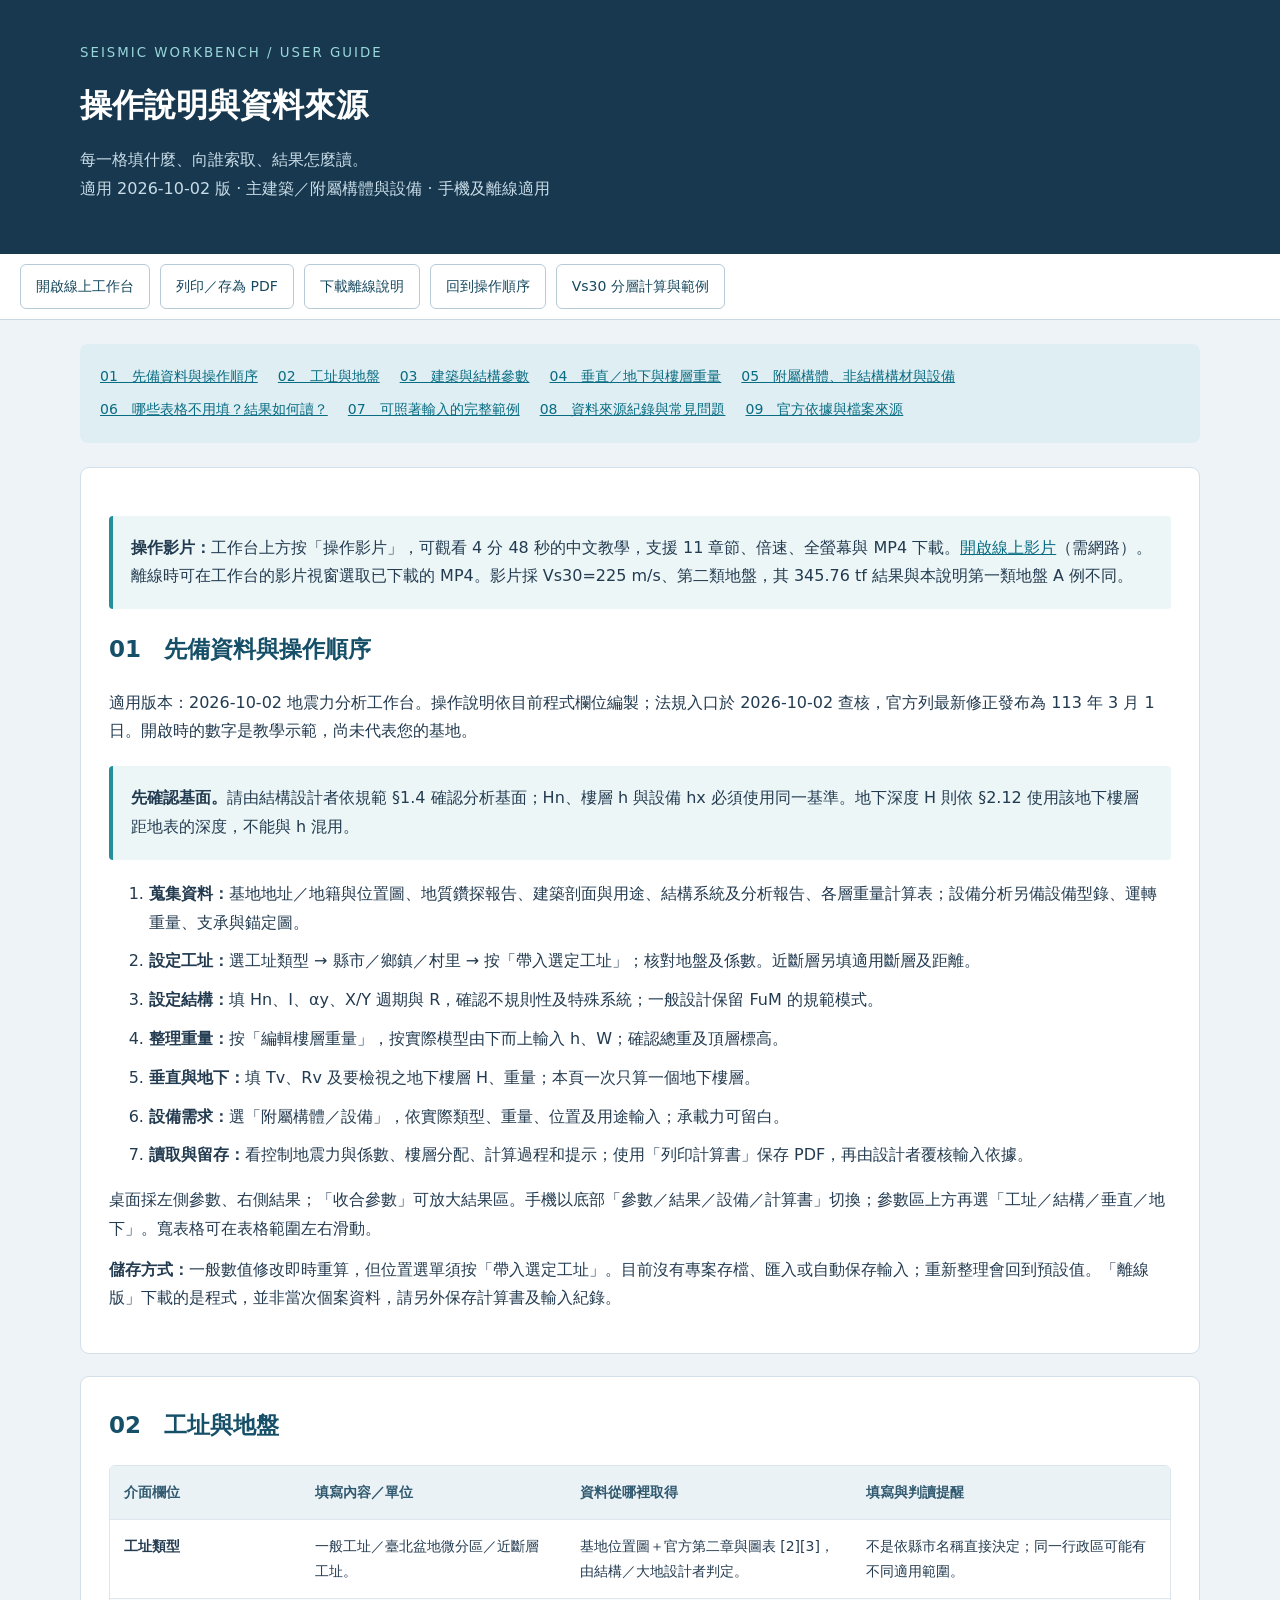
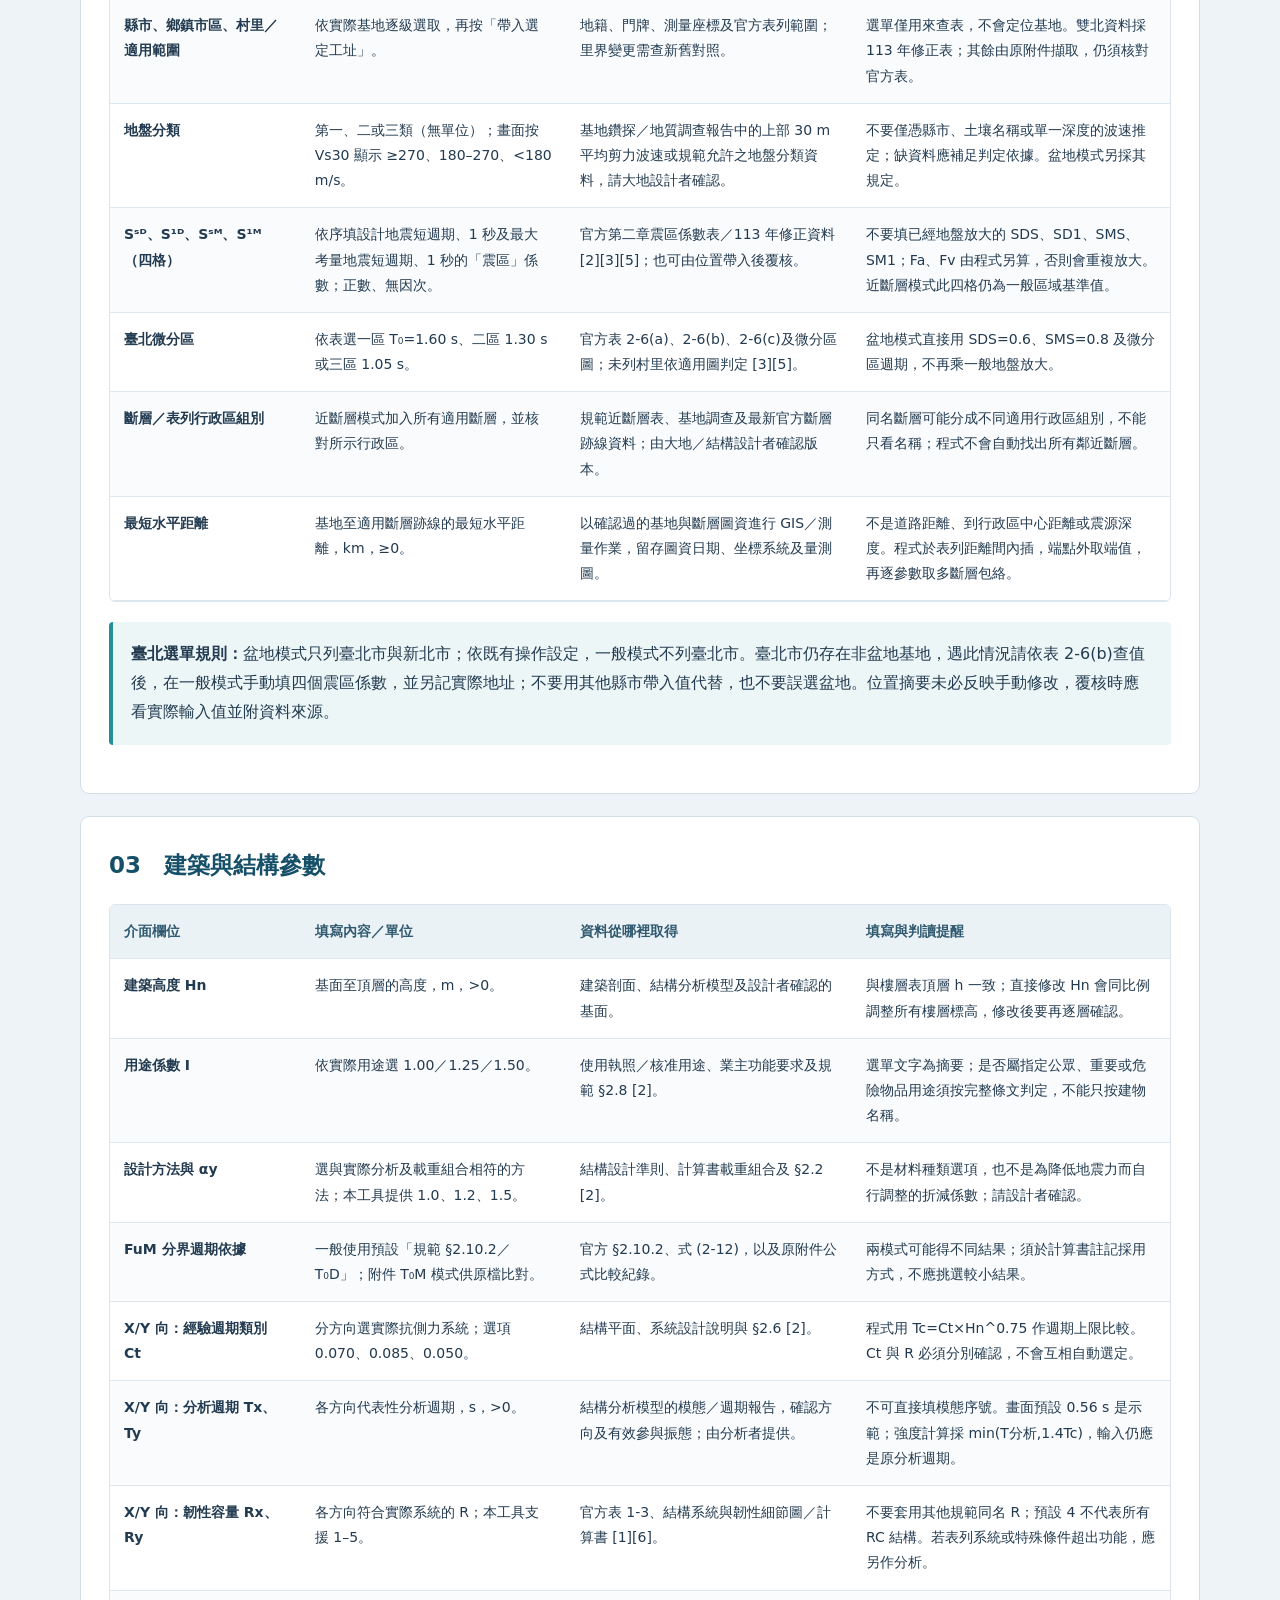
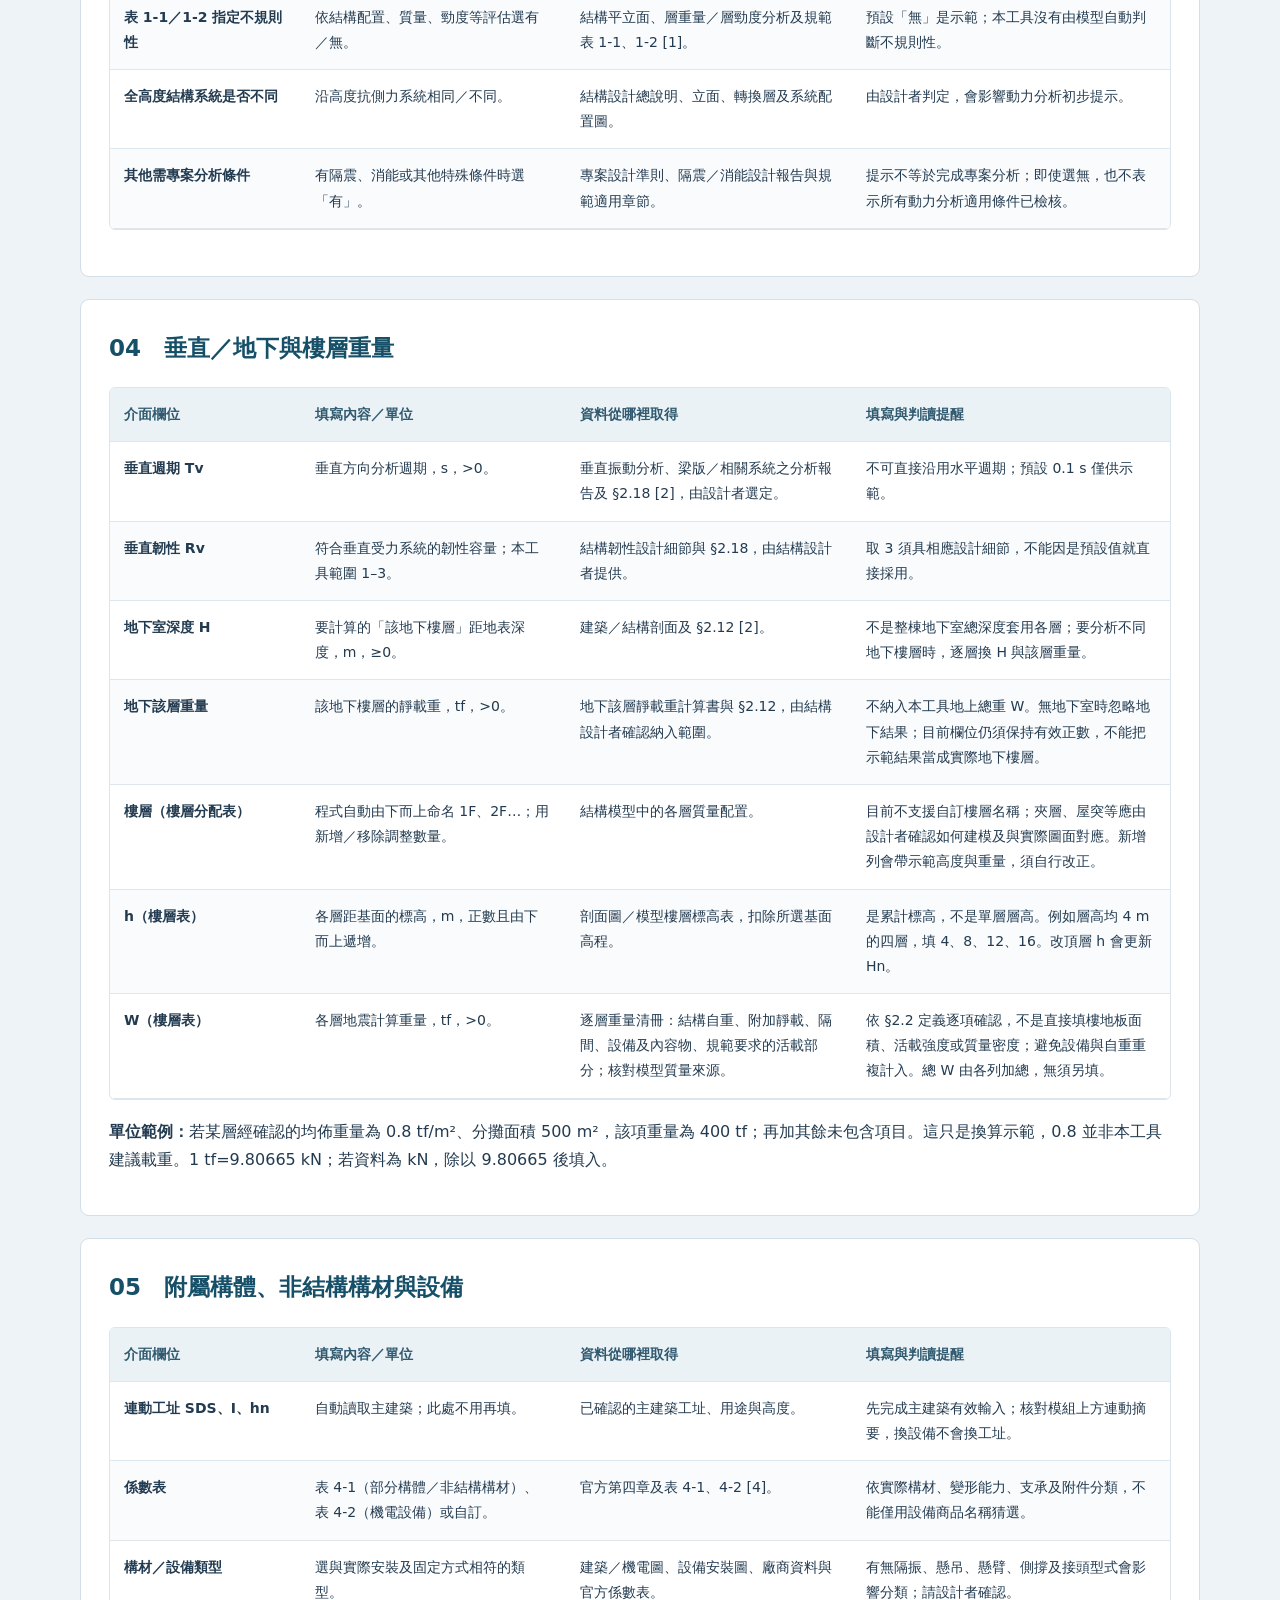
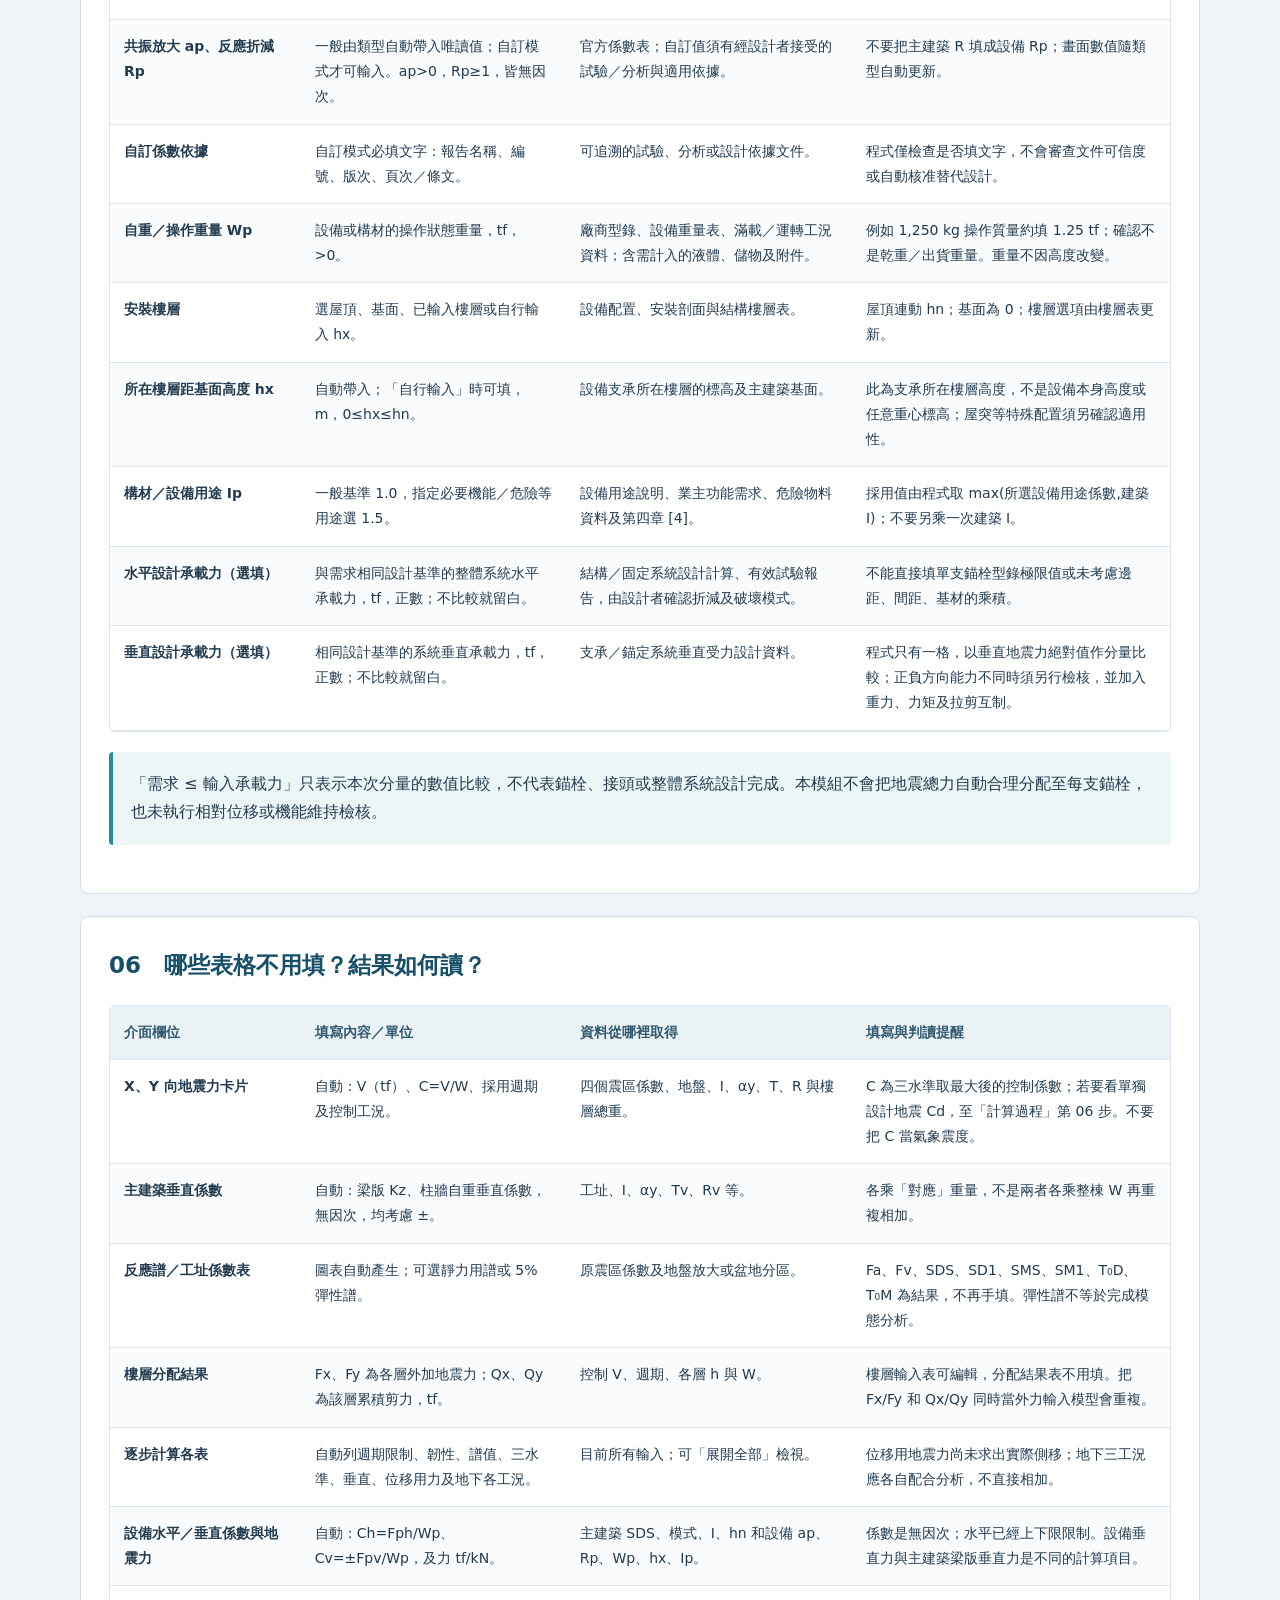
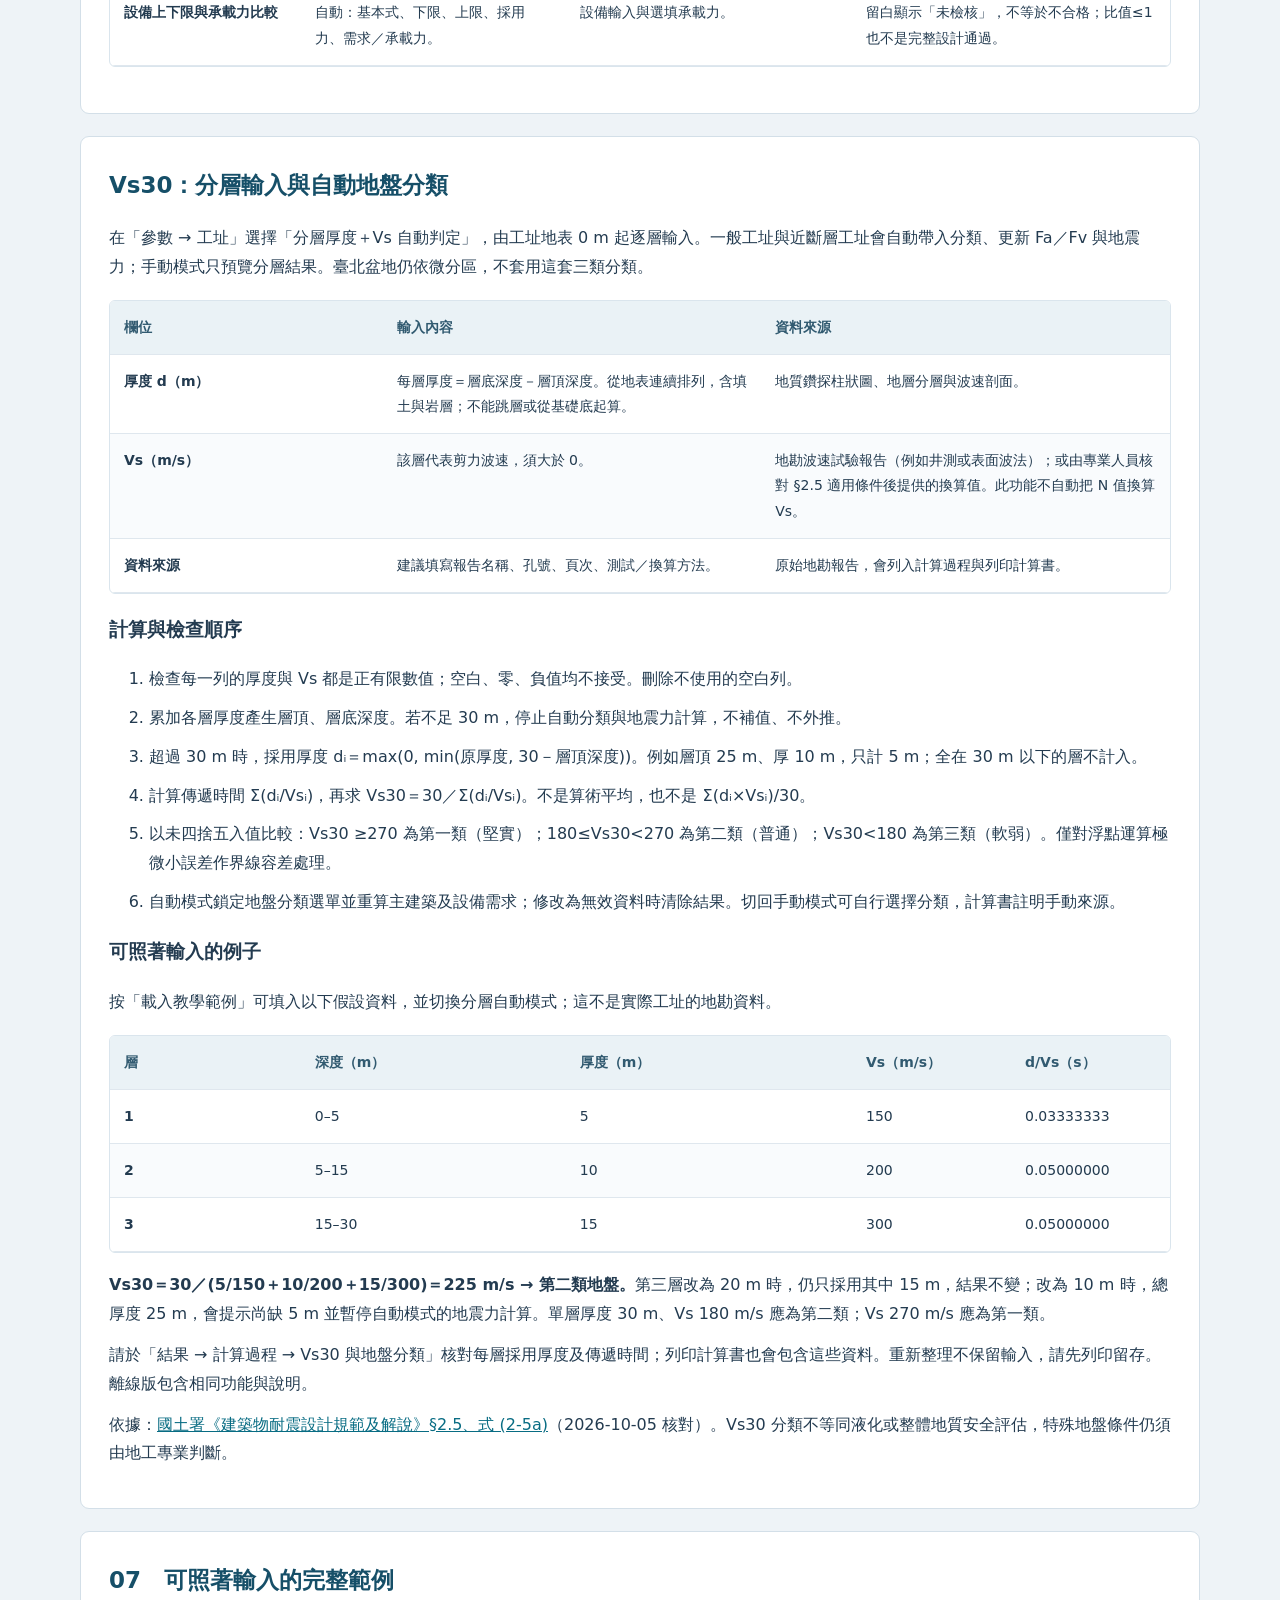
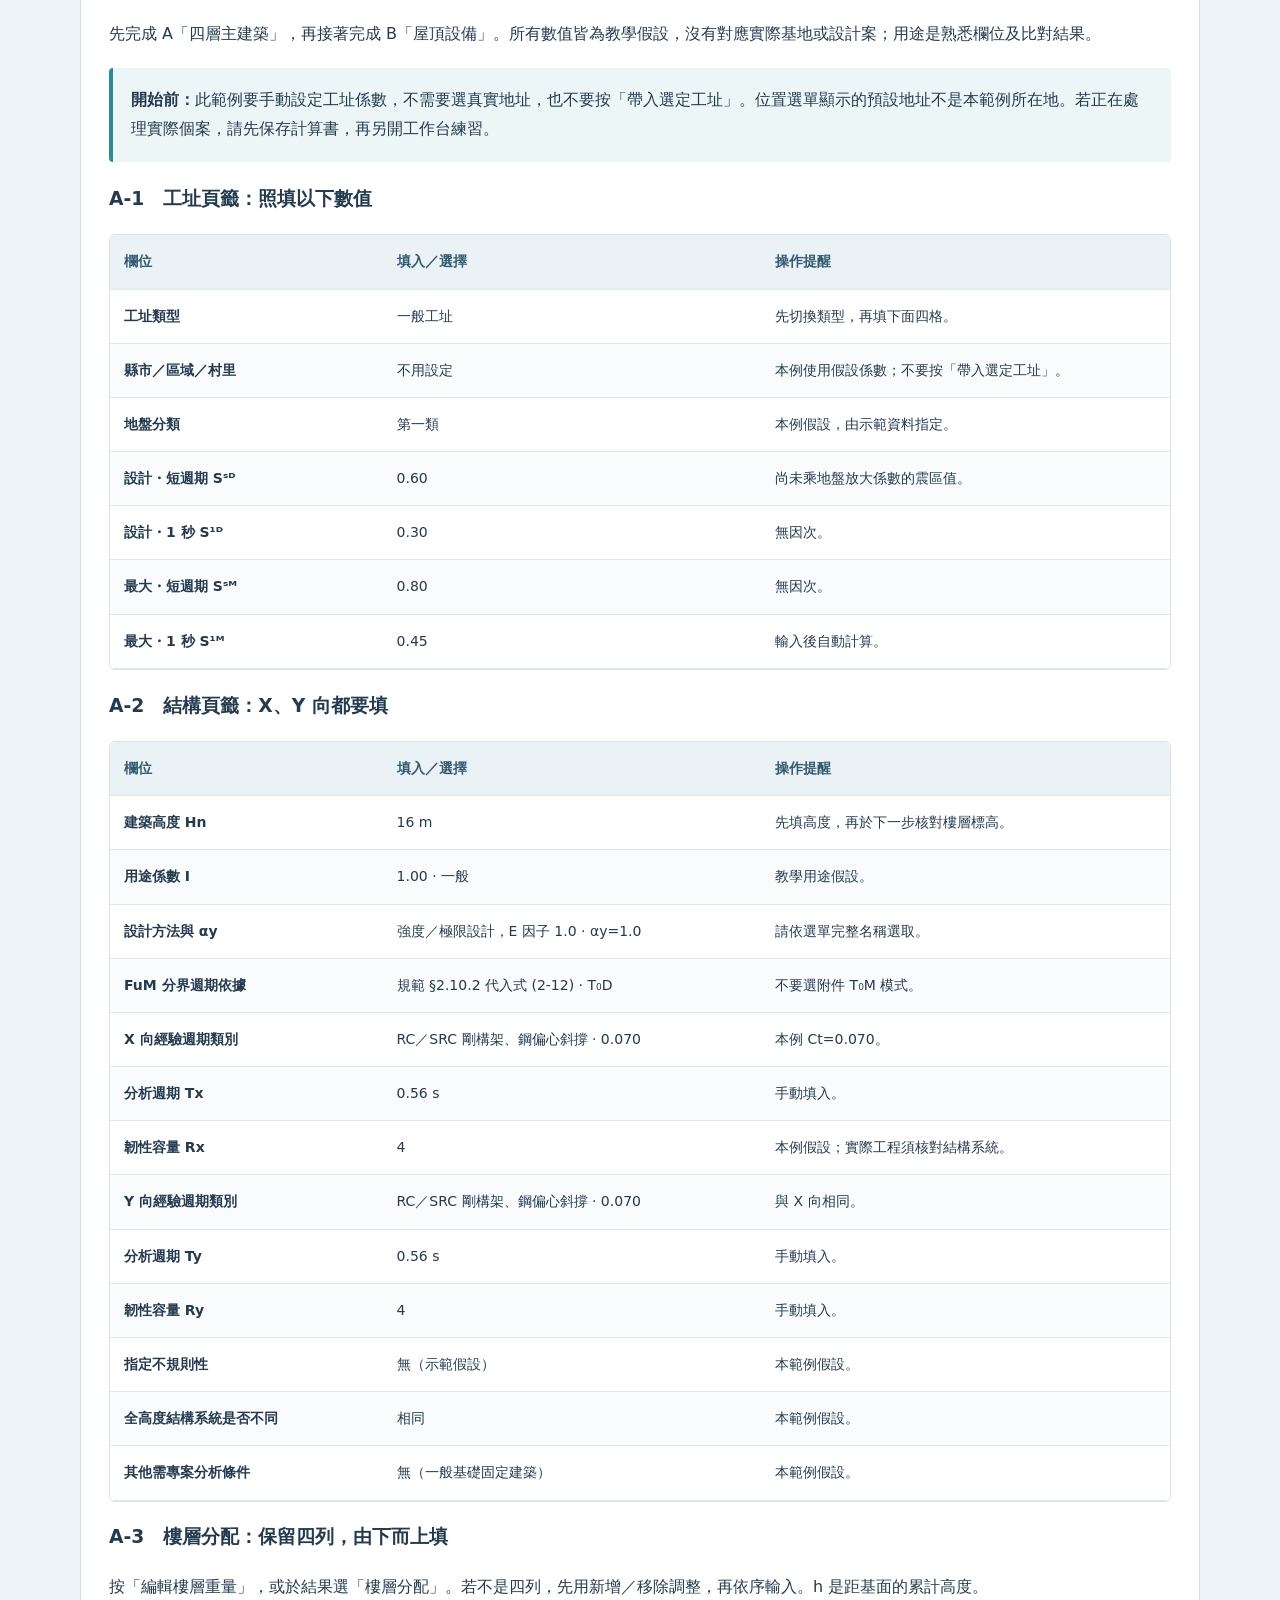
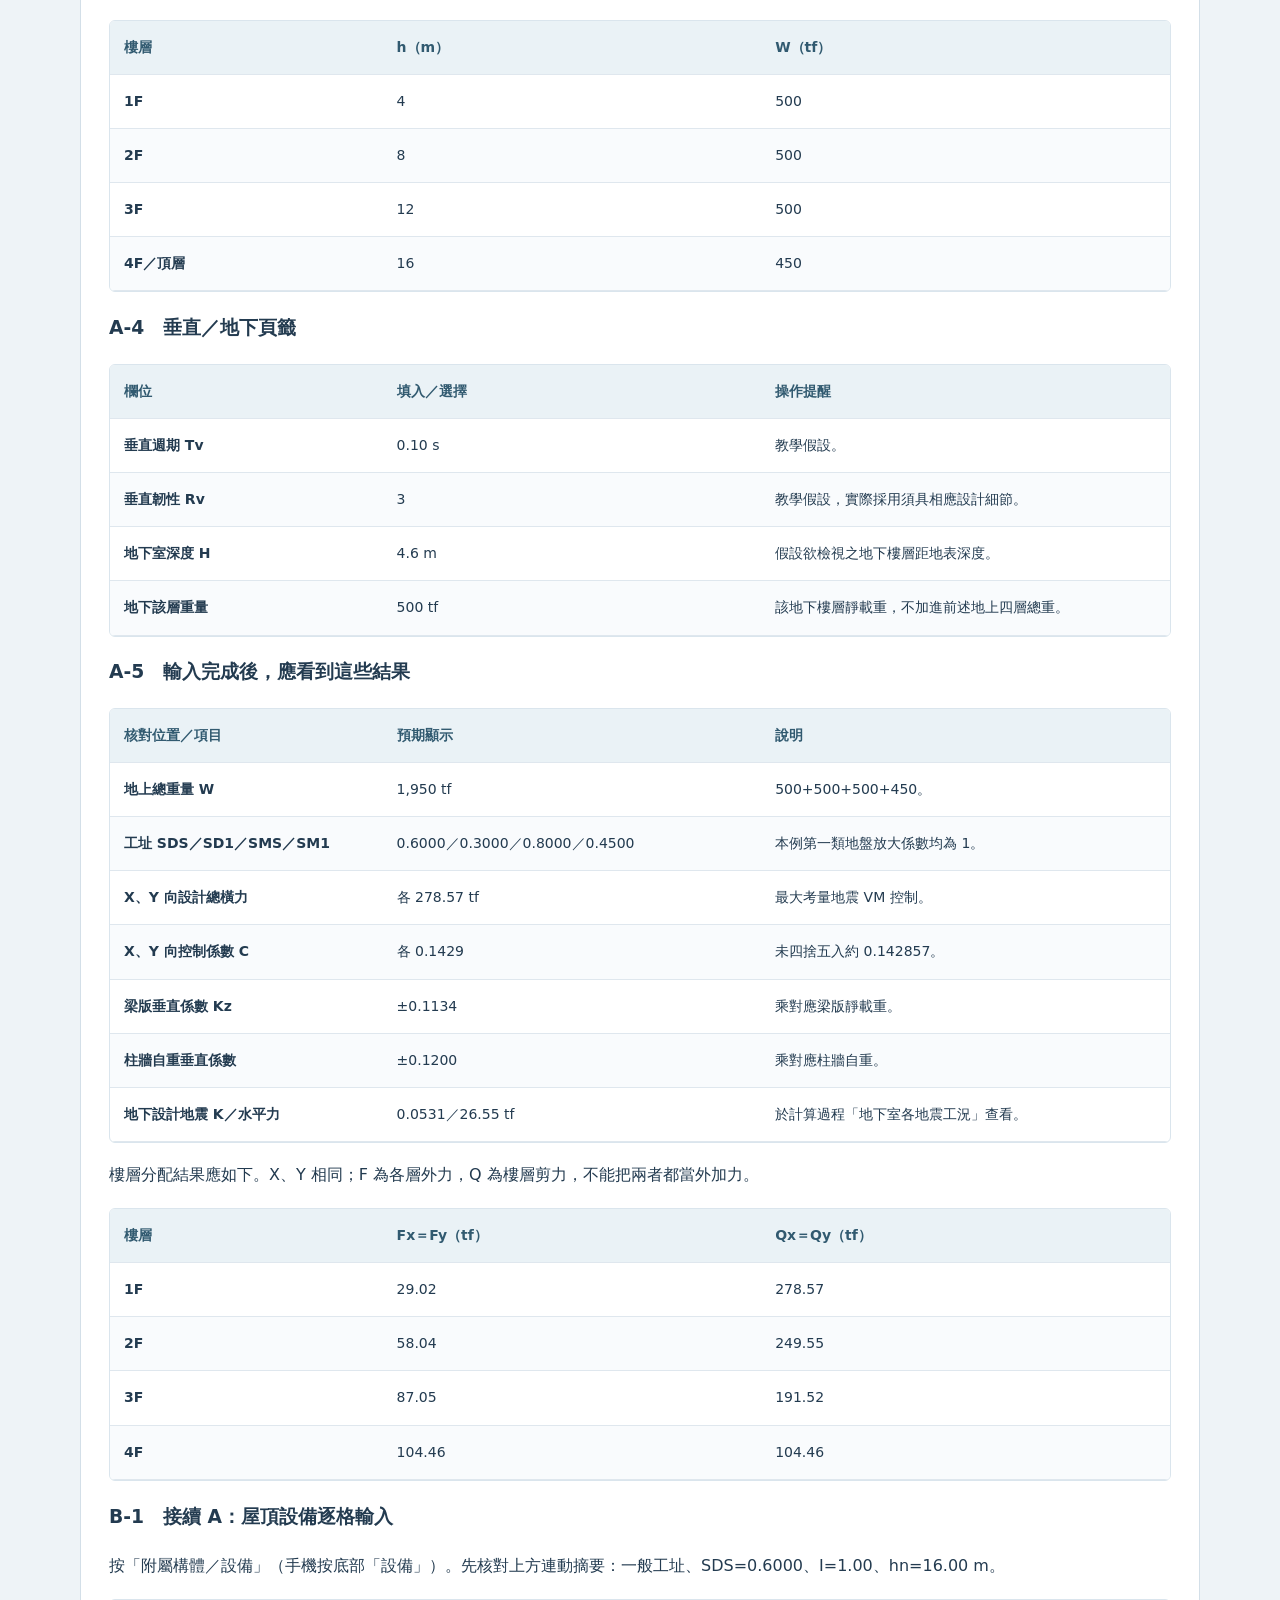
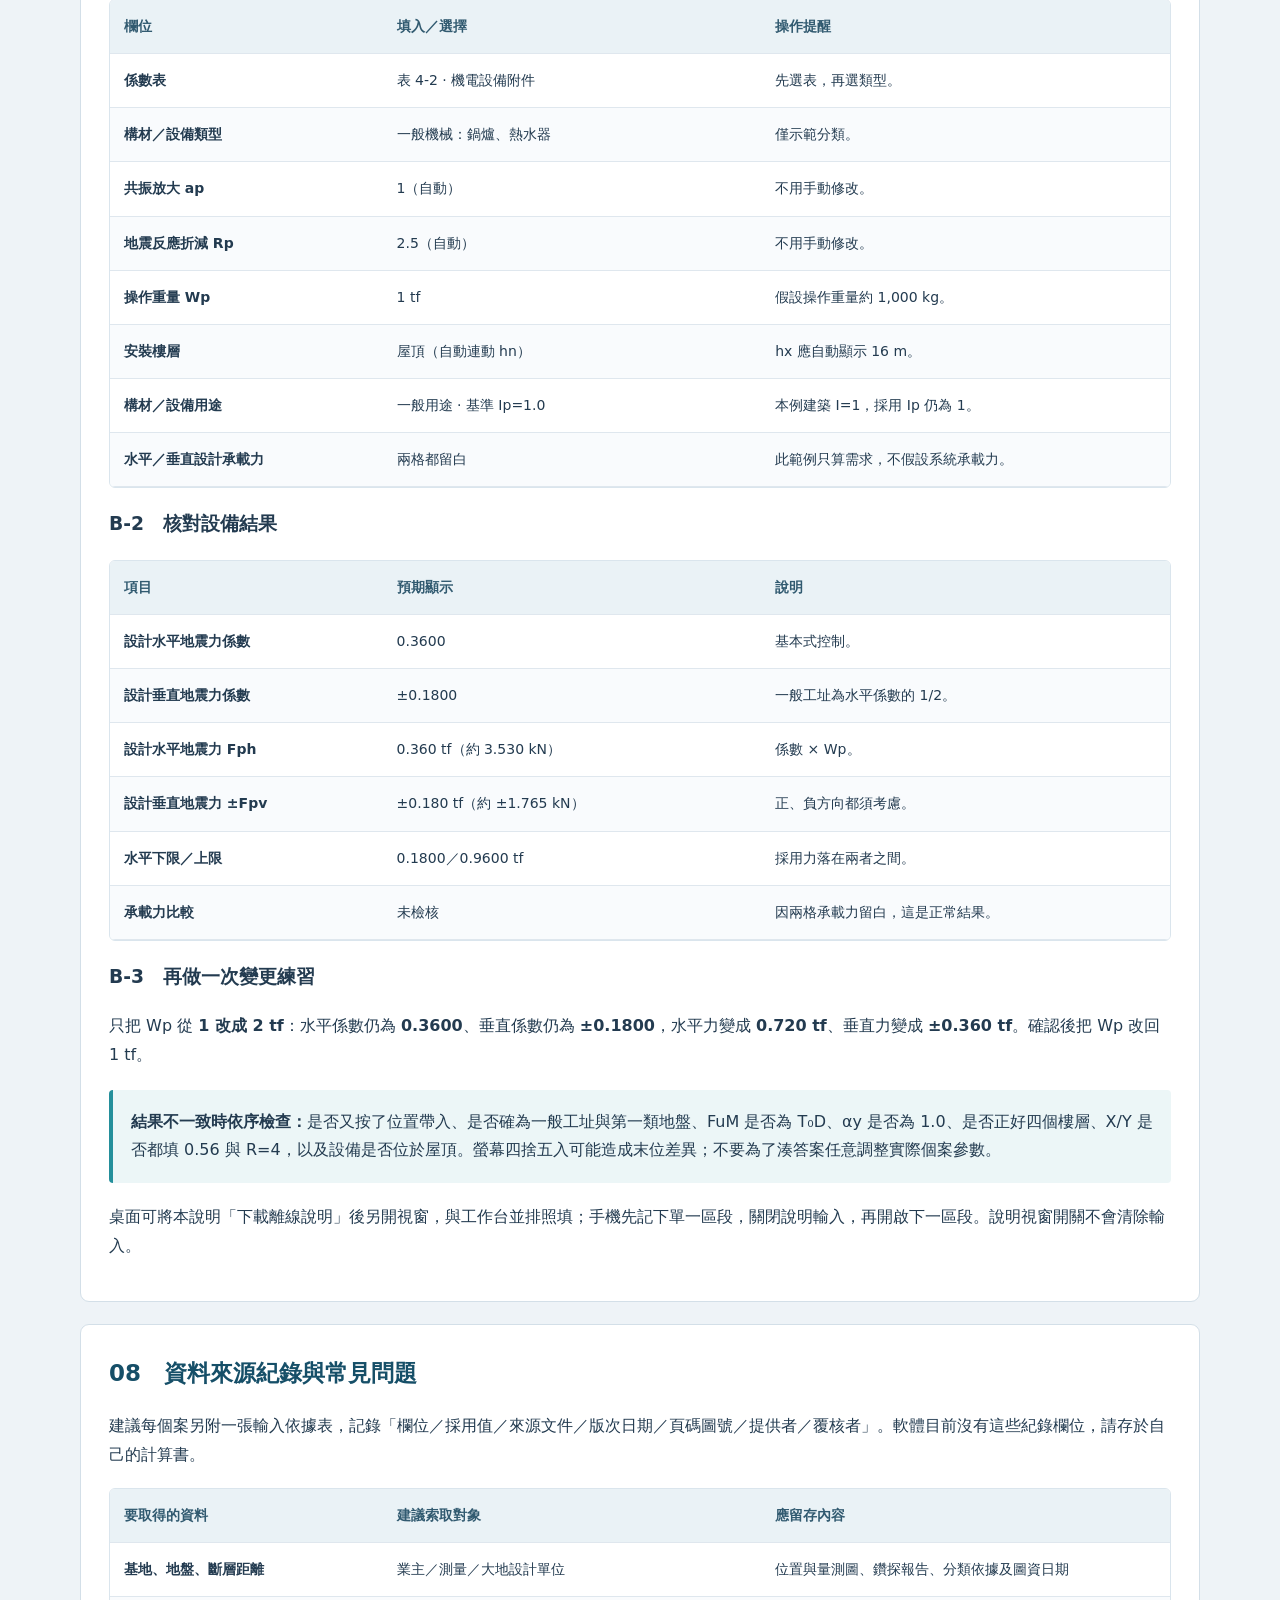
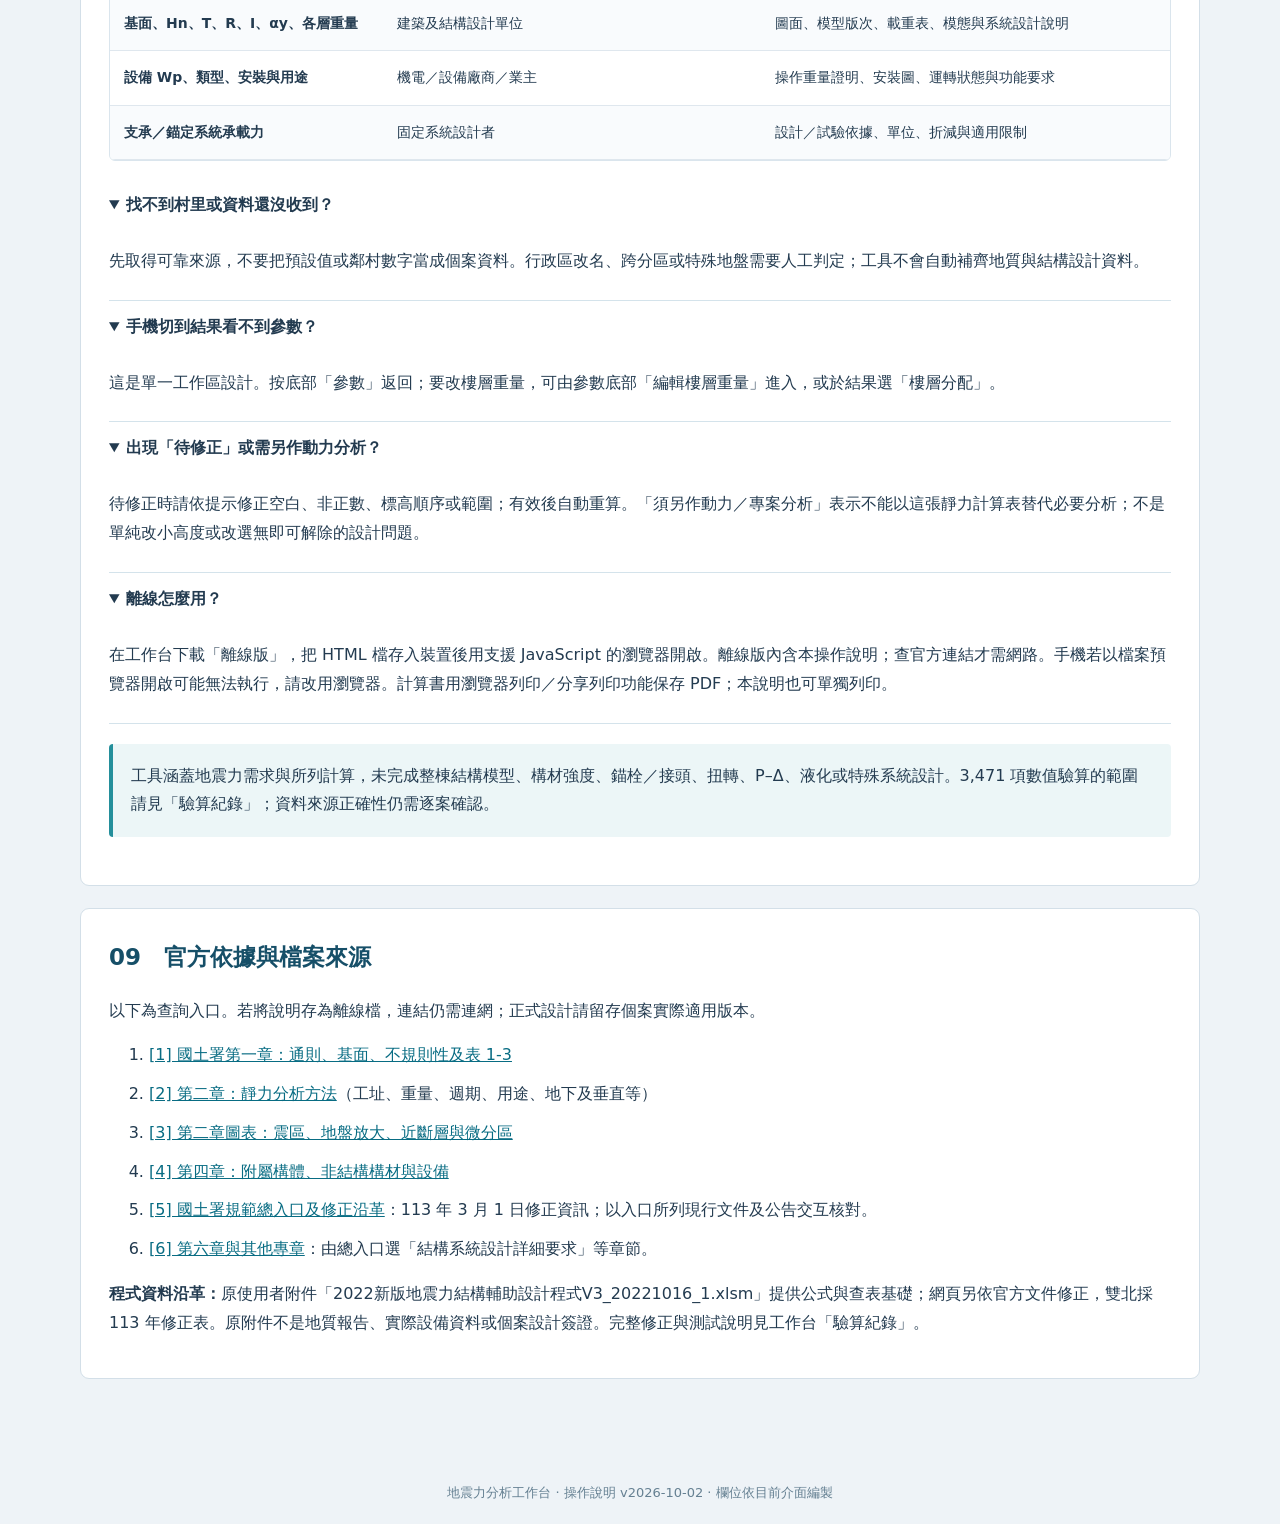
==== commit 223aa15a: "Add narrated Chinese operation tutorial with chapters and offline playback" ====
--- a/manual.html
+++ b/manual.html
@@ -1 +1,3 @@
-<!doctype html><html lang="zh-Hant"><head><meta charset="utf-8"><meta name="viewport" content="width=device-width,initial-scale=1"><title>操作說明與資料來源｜地震力分析工作台</title><style>*{box-sizing:border-box}html{scroll-behavior:smooth;scroll-padding-top:90px}body{margin:0;font:16px/1.8 system-ui,"Microsoft JhengHei",sans-serif;background:#eef3f7;color:#233b50}header{background:#17384f;color:white;padding:38px max(24px,calc((100vw - 1120px)/2))}header small{letter-spacing:2px;color:#99d7da}h1{font-size:32px;margin:10px 0}header p{color:#c9dce7;max-width:760px}nav{position:sticky;top:0;background:white;border-bottom:1px solid #c9d8e3;padding:10px 20px;display:flex;gap:10px;z-index:2;flex-wrap:wrap}a{color:#086c83}nav a,button{padding:9px 15px;border:1px solid #b6cad7;background:white;border-radius:6px;font:inherit;font-size:14px;text-decoration:none;cursor:pointer;min-height:44px;color:#16485e}main{max-width:1160px;margin:auto;padding:24px 20px 60px}.toc{display:flex;flex-wrap:wrap;gap:8px 20px;margin:0 0 24px;padding:20px;background:#dfeef2;border-radius:8px}.toc a{font-size:14px}section{background:white;padding:28px;border:1px solid #d3dfe8;border-radius:9px;margin-bottom:22px}h2{font-size:23px;margin:0 0 18px;color:#164f68}p{margin:12px 0}li{margin:10px 0}strong,b{color:inherit}.tablewrap{overflow:auto;border:1px solid #dae5ed;border-radius:6px;margin:18px 0}table{width:100%;border-collapse:collapse;min-width:850px;table-layout:fixed;font-size:14px}th,td{text-align:left;vertical-align:top;padding:14px;border-bottom:1px solid #dfe7ee;overflow-wrap:anywhere}th{background:#eaf2f6;color:#315a70}th:first-child{width:18%}th:nth-child(2){width:25%}th:nth-child(3){width:27%}td:first-child{font-weight:650}tr:nth-child(even){background:#f9fbfd}.notice,.example{padding:18px;border-left:4px solid #248f9b;background:#ecf6f7;border-radius:4px;margin:20px 0}details{border-bottom:1px solid #d4e3eb;padding:12px 0}summary{font-weight:650;cursor:pointer;min-height:44px}footer{font-size:13px;color:#658092;text-align:center;padding:20px}a:focus-visible,button:focus-visible,summary:focus-visible{outline:3px solid #07939f;outline-offset:3px}@media(max-width:640px){header{padding:26px 18px}h1{font-size:25px}main{padding:16px 12px}section{padding:20px 16px}h2{font-size:20px}nav{position:static;padding:10px 12px;gap:6px}nav a,button{font-size:14px;padding:10px}.tablewrap{border:0;overflow:visible}table,thead,tbody,tr,th,td{display:block;min-width:0;width:100%;table-layout:auto}thead{display:none}tr{border:1px solid #cbdce6;border-radius:6px;margin-bottom:14px;padding:6px 12px}td{padding:10px 0;border:0}td:first-child{font-size:17px;color:#125b72;border-bottom:1px solid #d8e6ed}td:not(:first-child):before{content:attr(data-label);display:block;font-size:12px;font-weight:650;color:#668295;margin-bottom:4px}.notice,.example{padding:14px}.toc{padding:16px}ol{padding-left:24px}}@media print{@page{size:A4 landscape;margin:14mm}body{background:white;font-size:11px;line-height:1.6}header{background:white;color:#123;padding:0}header small,header p{color:#456}h1{font-size:24px}nav,.toc,.no-print{display:none}main{padding:0;max-width:none}section{border:0;padding:10px 0;margin-bottom:12px}h2{font-size:18px;break-after:avoid}table{font-size:10px;min-width:0}th,td{padding:7px}tr{break-inside:avoid}.tablewrap{overflow:visible}thead{display:table-header-group}a{color:#123;text-decoration:none}.notice,.example{padding:10px}footer{font-size:10px}}</style></head><body><header><small>SEISMIC WORKBENCH / USER GUIDE</small><h1>操作說明與資料來源</h1><p>每一格填什麼、向誰索取、結果怎麼讀。<br>適用 2026-10-02 版 · 主建築／附屬構體與設備 · 手機及離線適用</p></header><nav><a href="https://jerry597640-droid.github.io/seismic-force-calculator/" target="_blank" rel="noopener">開啟線上工作台</a><button onclick="window.print()">列印／存為 PDF</button><button id="saveGuide">下載離線說明</button><a href="#start">回到操作順序</a><a href="#vs30">Vs30 分層計算與範例</a></nav><main><div class="toc" aria-label="章節目錄"><a href="#start">01　先備資料與操作順序</a><a href="#site">02　工址與地盤</a><a href="#structure">03　建築與結構參數</a><a href="#vertical">04　垂直／地下與樓層重量</a><a href="#equipment">05　附屬構體、非結構構材與設備</a><a href="#outputs">06　哪些表格不用填？結果如何讀？</a><a href="#example">07　可照著輸入的完整範例</a><a href="#records">08　資料來源紀錄與常見問題</a><a href="#sources">09　官方依據與檔案來源</a></div><section id="start"><h2>01　先備資料與操作順序</h2><p>適用版本：2026-10-02 地震力分析工作台。操作說明依目前程式欄位編製；法規入口於 2026-10-02 查核，官方列最新修正發布為 113 年 3 月 1 日。開啟時的數字是教學示範，尚未代表您的基地。</p><div class="notice"><b>先確認基面。</b>請由結構設計者依規範 §1.4 確認分析基面；Hn、樓層 h 與設備 hx 必須使用同一基準。地下深度 H 則依 §2.12 使用該地下樓層距地表的深度，不能與 h 混用。</div><ol><li><b>蒐集資料：</b>基地地址／地籍與位置圖、地質鑽探報告、建築剖面與用途、結構系統及分析報告、各層重量計算表；設備分析另備設備型錄、運轉重量、支承與錨定圖。</li><li><b>設定工址：</b>選工址類型 → 縣市／鄉鎮／村里 → 按「帶入選定工址」；核對地盤及係數。近斷層另填適用斷層及距離。</li><li><b>設定結構：</b>填 Hn、I、αy、X/Y 週期與 R，確認不規則性及特殊系統；一般設計保留 FuM 的規範模式。</li><li><b>整理重量：</b>按「編輯樓層重量」，按實際模型由下而上輸入 h、W；確認總重及頂層標高。</li><li><b>垂直與地下：</b>填 Tv、Rv 及要檢視之地下樓層 H、重量；本頁一次只算一個地下樓層。</li><li><b>設備需求：</b>選「附屬構體／設備」，依實際類型、重量、位置及用途輸入；承載力可留白。</li><li><b>讀取與留存：</b>看控制地震力與係數、樓層分配、計算過程和提示；使用「列印計算書」保存 PDF，再由設計者覆核輸入依據。</li></ol><p>桌面採左側參數、右側結果；「收合參數」可放大結果區。手機以底部「參數／結果／設備／計算書」切換；參數區上方再選「工址／結構／垂直／地下」。寬表格可在表格範圍左右滑動。</p><p><b>儲存方式：</b>一般數值修改即時重算，但位置選單須按「帶入選定工址」。目前沒有專案存檔、匯入或自動保存輸入；重新整理會回到預設值。「離線版」下載的是程式，並非當次個案資料，請另外保存計算書及輸入紀錄。</p></section><section id="site"><h2>02　工址與地盤</h2><div class="tablewrap"><table><thead><tr><th>介面欄位</th><th>填寫內容／單位</th><th>資料從哪裡取得</th><th>填寫與判讀提醒</th></tr></thead><tbody><tr><td data-label="介面欄位">工址類型</td><td data-label="填寫內容／單位">一般工址／臺北盆地微分區／近斷層工址。</td><td data-label="資料從哪裡取得">基地位置圖＋官方第二章與圖表 [2][3]，由結構／大地設計者判定。</td><td data-label="填寫與判讀提醒">不是依縣市名稱直接決定；同一行政區可能有不同適用範圍。</td></tr><tr><td data-label="介面欄位">縣市、鄉鎮市區、村里／適用範圍</td><td data-label="填寫內容／單位">依實際基地逐級選取，再按「帶入選定工址」。</td><td data-label="資料從哪裡取得">地籍、門牌、測量座標及官方表列範圍；里界變更需查新舊對照。</td><td data-label="填寫與判讀提醒">選單僅用來查表，不會定位基地。雙北資料採 113 年修正表；其餘由原附件擷取，仍須核對官方表。</td></tr><tr><td data-label="介面欄位">地盤分類</td><td data-label="填寫內容／單位">第一、二或三類（無單位）；畫面按 Vs30 顯示 ≥270、180–270、<180 m/s。</td><td data-label="資料從哪裡取得">基地鑽探／地質調查報告中的上部 30 m 平均剪力波速或規範允許之地盤分類資料，請大地設計者確認。</td><td data-label="填寫與判讀提醒">不要僅憑縣市、土壤名稱或單一深度的波速推定；缺資料應補足判定依據。盆地模式另採其規定。</td></tr><tr><td data-label="介面欄位">Sˢᴰ、S¹ᴰ、Sˢᴹ、S¹ᴹ（四格）</td><td data-label="填寫內容／單位">依序填設計地震短週期、1 秒及最大考量地震短週期、1 秒的「震區」係數；正數、無因次。</td><td data-label="資料從哪裡取得">官方第二章震區係數表／113 年修正資料 [2][3][5]；也可由位置帶入後覆核。</td><td data-label="填寫與判讀提醒">不要填已經地盤放大的 SDS、SD1、SMS、SM1；Fa、Fv 由程式另算，否則會重複放大。近斷層模式此四格仍為一般區域基準值。</td></tr><tr><td data-label="介面欄位">臺北微分區</td><td data-label="填寫內容／單位">依表選一區 T₀=1.60 s、二區 1.30 s 或三區 1.05 s。</td><td data-label="資料從哪裡取得">官方表 2-6(a)、2-6(b)、2-6(c)及微分區圖；未列村里依適用圖判定 [3][5]。</td><td data-label="填寫與判讀提醒">盆地模式直接用 SDS=0.6、SMS=0.8 及微分區週期，不再乘一般地盤放大。</td></tr><tr><td data-label="介面欄位">斷層／表列行政區組別</td><td data-label="填寫內容／單位">近斷層模式加入所有適用斷層，並核對所示行政區。</td><td data-label="資料從哪裡取得">規範近斷層表、基地調查及最新官方斷層跡線資料；由大地／結構設計者確認版本。</td><td data-label="填寫與判讀提醒">同名斷層可能分成不同適用行政區組別，不能只看名稱；程式不會自動找出所有鄰近斷層。</td></tr><tr><td data-label="介面欄位">最短水平距離</td><td data-label="填寫內容／單位">基地至適用斷層跡線的最短水平距離，km，≥0。</td><td data-label="資料從哪裡取得">以確認過的基地與斷層圖資進行 GIS／測量作業，留存圖資日期、坐標系統及量測圖。</td><td data-label="填寫與判讀提醒">不是道路距離、到行政區中心距離或震源深度。程式於表列距離間內插，端點外取端值，再逐參數取多斷層包絡。</td></tr></tbody></table></div><div class="notice"><b>臺北選單規則：</b>盆地模式只列臺北市與新北市；依既有操作設定，一般模式不列臺北市。臺北市仍存在非盆地基地，遇此情況請依表 2-6(b)查值後，在一般模式手動填四個震區係數，並另記實際地址；不要用其他縣市帶入值代替，也不要誤選盆地。位置摘要未必反映手動修改，覆核時應看實際輸入值並附資料來源。</div></section><section id="structure"><h2>03　建築與結構參數</h2><div class="tablewrap"><table><thead><tr><th>介面欄位</th><th>填寫內容／單位</th><th>資料從哪裡取得</th><th>填寫與判讀提醒</th></tr></thead><tbody><tr><td data-label="介面欄位">建築高度 Hn</td><td data-label="填寫內容／單位">基面至頂層的高度，m，>0。</td><td data-label="資料從哪裡取得">建築剖面、結構分析模型及設計者確認的基面。</td><td data-label="填寫與判讀提醒">與樓層表頂層 h 一致；直接修改 Hn 會同比例調整所有樓層標高，修改後要再逐層確認。</td></tr><tr><td data-label="介面欄位">用途係數 I</td><td data-label="填寫內容／單位">依實際用途選 1.00／1.25／1.50。</td><td data-label="資料從哪裡取得">使用執照／核准用途、業主功能要求及規範 §2.8 [2]。</td><td data-label="填寫與判讀提醒">選單文字為摘要；是否屬指定公眾、重要或危險物品用途須按完整條文判定，不能只按建物名稱。</td></tr><tr><td data-label="介面欄位">設計方法與 αy</td><td data-label="填寫內容／單位">選與實際分析及載重組合相符的方法；本工具提供 1.0、1.2、1.5。</td><td data-label="資料從哪裡取得">結構設計準則、計算書載重組合及 §2.2 [2]。</td><td data-label="填寫與判讀提醒">不是材料種類選項，也不是為降低地震力而自行調整的折減係數；請設計者確認。</td></tr><tr><td data-label="介面欄位">FuM 分界週期依據</td><td data-label="填寫內容／單位">一般使用預設「規範 §2.10.2／T₀D」；附件 T₀M 模式供原檔比對。</td><td data-label="資料從哪裡取得">官方 §2.10.2、式 (2-12)，以及原附件公式比較紀錄。</td><td data-label="填寫與判讀提醒">兩模式可能得不同結果；須於計算書註記採用方式，不應挑選較小結果。</td></tr><tr><td data-label="介面欄位">X/Y 向：經驗週期類別 Ct</td><td data-label="填寫內容／單位">分方向選實際抗側力系統；選項 0.070、0.085、0.050。</td><td data-label="資料從哪裡取得">結構平面、系統設計說明與 §2.6 [2]。</td><td data-label="填寫與判讀提醒">程式用 Tc=Ct×Hn^0.75 作週期上限比較。Ct 與 R 必須分別確認，不會互相自動選定。</td></tr><tr><td data-label="介面欄位">X/Y 向：分析週期 Tx、Ty</td><td data-label="填寫內容／單位">各方向代表性分析週期，s，>0。</td><td data-label="資料從哪裡取得">結構分析模型的模態／週期報告，確認方向及有效參與振態；由分析者提供。</td><td data-label="填寫與判讀提醒">不可直接填模態序號。畫面預設 0.56 s 是示範；強度計算採 min(T分析,1.4Tc)，輸入仍應是原分析週期。</td></tr><tr><td data-label="介面欄位">X/Y 向：韌性容量 Rx、Ry</td><td data-label="填寫內容／單位">各方向符合實際系統的 R；本工具支援 1–5。</td><td data-label="資料從哪裡取得">官方表 1-3、結構系統與韌性細節圖／計算書 [1][6]。</td><td data-label="填寫與判讀提醒">不要套用其他規範同名 R；預設 4 不代表所有 RC 結構。若表列系統或特殊條件超出功能，應另作分析。</td></tr><tr><td data-label="介面欄位">表 1-1／1-2 指定不規則性</td><td data-label="填寫內容／單位">依結構配置、質量、勁度等評估選有／無。</td><td data-label="資料從哪裡取得">結構平立面、層重量／層勁度分析及規範表 1-1、1-2 [1]。</td><td data-label="填寫與判讀提醒">預設「無」是示範；本工具沒有由模型自動判斷不規則性。</td></tr><tr><td data-label="介面欄位">全高度結構系統是否不同</td><td data-label="填寫內容／單位">沿高度抗側力系統相同／不同。</td><td data-label="資料從哪裡取得">結構設計總說明、立面、轉換層及系統配置圖。</td><td data-label="填寫與判讀提醒">由設計者判定，會影響動力分析初步提示。</td></tr><tr><td data-label="介面欄位">其他需專案分析條件</td><td data-label="填寫內容／單位">有隔震、消能或其他特殊條件時選「有」。</td><td data-label="資料從哪裡取得">專案設計準則、隔震／消能設計報告與規範適用章節。</td><td data-label="填寫與判讀提醒">提示不等於完成專案分析；即使選無，也不表示所有動力分析適用條件已檢核。</td></tr></tbody></table></div></section><section id="vertical"><h2>04　垂直／地下與樓層重量</h2><div class="tablewrap"><table><thead><tr><th>介面欄位</th><th>填寫內容／單位</th><th>資料從哪裡取得</th><th>填寫與判讀提醒</th></tr></thead><tbody><tr><td data-label="介面欄位">垂直週期 Tv</td><td data-label="填寫內容／單位">垂直方向分析週期，s，>0。</td><td data-label="資料從哪裡取得">垂直振動分析、梁版／相關系統之分析報告及 §2.18 [2]，由設計者選定。</td><td data-label="填寫與判讀提醒">不可直接沿用水平週期；預設 0.1 s 僅供示範。</td></tr><tr><td data-label="介面欄位">垂直韌性 Rv</td><td data-label="填寫內容／單位">符合垂直受力系統的韌性容量；本工具範圍 1–3。</td><td data-label="資料從哪裡取得">結構韌性設計細節與 §2.18，由結構設計者提供。</td><td data-label="填寫與判讀提醒">取 3 須具相應設計細節，不能因是預設值就直接採用。</td></tr><tr><td data-label="介面欄位">地下室深度 H</td><td data-label="填寫內容／單位">要計算的「該地下樓層」距地表深度，m，≥0。</td><td data-label="資料從哪裡取得">建築／結構剖面及 §2.12 [2]。</td><td data-label="填寫與判讀提醒">不是整棟地下室總深度套用各層；要分析不同地下樓層時，逐層換 H 與該層重量。</td></tr><tr><td data-label="介面欄位">地下該層重量</td><td data-label="填寫內容／單位">該地下樓層的靜載重，tf，>0。</td><td data-label="資料從哪裡取得">地下該層靜載重計算書與 §2.12，由結構設計者確認納入範圍。</td><td data-label="填寫與判讀提醒">不納入本工具地上總重 W。無地下室時忽略地下結果；目前欄位仍須保持有效正數，不能把示範結果當成實際地下樓層。</td></tr><tr><td data-label="介面欄位">樓層（樓層分配表）</td><td data-label="填寫內容／單位">程式自動由下而上命名 1F、2F…；用新增／移除調整數量。</td><td data-label="資料從哪裡取得">結構模型中的各層質量配置。</td><td data-label="填寫與判讀提醒">目前不支援自訂樓層名稱；夾層、屋突等應由設計者確認如何建模及與實際圖面對應。新增列會帶示範高度與重量，須自行改正。</td></tr><tr><td data-label="介面欄位">h（樓層表）</td><td data-label="填寫內容／單位">各層距基面的標高，m，正數且由下而上遞增。</td><td data-label="資料從哪裡取得">剖面圖／模型樓層標高表，扣除所選基面高程。</td><td data-label="填寫與判讀提醒">是累計標高，不是單層層高。例如層高均 4 m 的四層，填 4、8、12、16。改頂層 h 會更新 Hn。</td></tr><tr><td data-label="介面欄位">W（樓層表）</td><td data-label="填寫內容／單位">各層地震計算重量，tf，>0。</td><td data-label="資料從哪裡取得">逐層重量清冊：結構自重、附加靜載、隔間、設備及內容物、規範要求的活載部分；核對模型質量來源。</td><td data-label="填寫與判讀提醒">依 §2.2 定義逐項確認，不是直接填樓地板面積、活載強度或質量密度；避免設備與自重重複計入。總 W 由各列加總，無須另填。</td></tr></tbody></table></div><p><b>單位範例：</b>若某層經確認的均佈重量為 0.8 tf/m²、分攤面積 500 m²，該項重量為 400 tf；再加其餘未包含項目。這只是換算示範，0.8 並非本工具建議載重。1 tf=9.80665 kN；若資料為 kN，除以 9.80665 後填入。</p></section><section id="equipment"><h2>05　附屬構體、非結構構材與設備</h2><div class="tablewrap"><table><thead><tr><th>介面欄位</th><th>填寫內容／單位</th><th>資料從哪裡取得</th><th>填寫與判讀提醒</th></tr></thead><tbody><tr><td data-label="介面欄位">連動工址 SDS、I、hn</td><td data-label="填寫內容／單位">自動讀取主建築；此處不用再填。</td><td data-label="資料從哪裡取得">已確認的主建築工址、用途與高度。</td><td data-label="填寫與判讀提醒">先完成主建築有效輸入；核對模組上方連動摘要，換設備不會換工址。</td></tr><tr><td data-label="介面欄位">係數表</td><td data-label="填寫內容／單位">表 4-1（部分構體／非結構構材）、表 4-2（機電設備）或自訂。</td><td data-label="資料從哪裡取得">官方第四章及表 4-1、4-2 [4]。</td><td data-label="填寫與判讀提醒">依實際構材、變形能力、支承及附件分類，不能僅用設備商品名稱猜選。</td></tr><tr><td data-label="介面欄位">構材／設備類型</td><td data-label="填寫內容／單位">選與實際安裝及固定方式相符的類型。</td><td data-label="資料從哪裡取得">建築／機電圖、設備安裝圖、廠商資料與官方係數表。</td><td data-label="填寫與判讀提醒">有無隔振、懸吊、懸臂、側撐及接頭型式會影響分類；請設計者確認。</td></tr><tr><td data-label="介面欄位">共振放大 ap、反應折減 Rp</td><td data-label="填寫內容／單位">一般由類型自動帶入唯讀值；自訂模式才可輸入。ap>0，Rp≥1，皆無因次。</td><td data-label="資料從哪裡取得">官方係數表；自訂值須有經設計者接受的試驗／分析與適用依據。</td><td data-label="填寫與判讀提醒">不要把主建築 R 填成設備 Rp；畫面數值隨類型自動更新。</td></tr><tr><td data-label="介面欄位">自訂係數依據</td><td data-label="填寫內容／單位">自訂模式必填文字：報告名稱、編號、版次、頁次／條文。</td><td data-label="資料從哪裡取得">可追溯的試驗、分析或設計依據文件。</td><td data-label="填寫與判讀提醒">程式僅檢查是否填文字，不會審查文件可信度或自動核准替代設計。</td></tr><tr><td data-label="介面欄位">自重／操作重量 Wp</td><td data-label="填寫內容／單位">設備或構材的操作狀態重量，tf，>0。</td><td data-label="資料從哪裡取得">廠商型錄、設備重量表、滿載／運轉工況資料；含需計入的液體、儲物及附件。</td><td data-label="填寫與判讀提醒">例如 1,250 kg 操作質量約填 1.25 tf；確認不是乾重／出貨重量。重量不因高度改變。</td></tr><tr><td data-label="介面欄位">安裝樓層</td><td data-label="填寫內容／單位">選屋頂、基面、已輸入樓層或自行輸入 hx。</td><td data-label="資料從哪裡取得">設備配置、安裝剖面與結構樓層表。</td><td data-label="填寫與判讀提醒">屋頂連動 hn；基面為 0；樓層選項由樓層表更新。</td></tr><tr><td data-label="介面欄位">所在樓層距基面高度 hx</td><td data-label="填寫內容／單位">自動帶入；「自行輸入」時可填，m，0≤hx≤hn。</td><td data-label="資料從哪裡取得">設備支承所在樓層的標高及主建築基面。</td><td data-label="填寫與判讀提醒">此為支承所在樓層高度，不是設備本身高度或任意重心標高；屋突等特殊配置須另確認適用性。</td></tr><tr><td data-label="介面欄位">構材／設備用途 Ip</td><td data-label="填寫內容／單位">一般基準 1.0，指定必要機能／危險等用途選 1.5。</td><td data-label="資料從哪裡取得">設備用途說明、業主功能需求、危險物料資料及第四章 [4]。</td><td data-label="填寫與判讀提醒">採用值由程式取 max(所選設備用途係數,建築 I)；不要另乘一次建築 I。</td></tr><tr><td data-label="介面欄位">水平設計承載力（選填）</td><td data-label="填寫內容／單位">與需求相同設計基準的整體系統水平承載力，tf，正數；不比較就留白。</td><td data-label="資料從哪裡取得">結構／固定系統設計計算、有效試驗報告，由設計者確認折減及破壞模式。</td><td data-label="填寫與判讀提醒">不能直接填單支錨栓型錄極限值或未考慮邊距、間距、基材的乘積。</td></tr><tr><td data-label="介面欄位">垂直設計承載力（選填）</td><td data-label="填寫內容／單位">相同設計基準的系統垂直承載力，tf，正數；不比較就留白。</td><td data-label="資料從哪裡取得">支承／錨定系統垂直受力設計資料。</td><td data-label="填寫與判讀提醒">程式只有一格，以垂直地震力絕對值作分量比較；正負方向能力不同時須另行檢核，並加入重力、力矩及拉剪互制。</td></tr></tbody></table></div><div class="notice">「需求 ≤ 輸入承載力」只表示本次分量的數值比較，不代表錨栓、接頭或整體系統設計完成。本模組不會把地震總力自動合理分配至每支錨栓，也未執行相對位移或機能維持檢核。</div></section><section id="outputs"><h2>06　哪些表格不用填？結果如何讀？</h2><div class="tablewrap"><table><thead><tr><th>介面欄位</th><th>填寫內容／單位</th><th>資料從哪裡取得</th><th>填寫與判讀提醒</th></tr></thead><tbody><tr><td data-label="介面欄位">X、Y 向地震力卡片</td><td data-label="填寫內容／單位">自動：V（tf）、C=V/W、採用週期及控制工況。</td><td data-label="資料從哪裡取得">四個震區係數、地盤、I、αy、T、R 與樓層總重。</td><td data-label="填寫與判讀提醒">C 為三水準取最大後的控制係數；若要看單獨設計地震 Cd，至「計算過程」第 06 步。不要把 C 當氣象震度。</td></tr><tr><td data-label="介面欄位">主建築垂直係數</td><td data-label="填寫內容／單位">自動：梁版 Kz、柱牆自重垂直係數，無因次，均考慮 ±。</td><td data-label="資料從哪裡取得">工址、I、αy、Tv、Rv 等。</td><td data-label="填寫與判讀提醒">各乘「對應」重量，不是兩者各乘整棟 W 再重複相加。</td></tr><tr><td data-label="介面欄位">反應譜／工址係數表</td><td data-label="填寫內容／單位">圖表自動產生；可選靜力用譜或 5% 彈性譜。</td><td data-label="資料從哪裡取得">原震區係數及地盤放大或盆地分區。</td><td data-label="填寫與判讀提醒">Fa、Fv、SDS、SD1、SMS、SM1、T₀D、T₀M 為結果，不再手填。彈性譜不等於完成模態分析。</td></tr><tr><td data-label="介面欄位">樓層分配結果</td><td data-label="填寫內容／單位">Fx、Fy 為各層外加地震力；Qx、Qy 為該層累積剪力，tf。</td><td data-label="資料從哪裡取得">控制 V、週期、各層 h 與 W。</td><td data-label="填寫與判讀提醒">樓層輸入表可編輯，分配結果表不用填。把 Fx/Fy 和 Qx/Qy 同時當外力輸入模型會重複。</td></tr><tr><td data-label="介面欄位">逐步計算各表</td><td data-label="填寫內容／單位">自動列週期限制、韌性、譜值、三水準、垂直、位移用力及地下各工況。</td><td data-label="資料從哪裡取得">目前所有輸入；可「展開全部」檢視。</td><td data-label="填寫與判讀提醒">位移用地震力尚未求出實際側移；地下三工況應各自配合分析，不直接相加。</td></tr><tr><td data-label="介面欄位">設備水平／垂直係數與地震力</td><td data-label="填寫內容／單位">自動：Ch=Fph/Wp、Cv=±Fpv/Wp，及力 tf/kN。</td><td data-label="資料從哪裡取得">主建築 SDS、模式、I、hn 和設備 ap、Rp、Wp、hx、Ip。</td><td data-label="填寫與判讀提醒">係數是無因次；水平已經上下限限制。設備垂直力與主建築梁版垂直力是不同的計算項目。</td></tr><tr><td data-label="介面欄位">設備上下限與承載力比較</td><td data-label="填寫內容／單位">自動：基本式、下限、上限、採用力、需求／承載力。</td><td data-label="資料從哪裡取得">設備輸入與選填承載力。</td><td data-label="填寫與判讀提醒">留白顯示「未檢核」，不等於不合格；比值≤1 也不是完整設計通過。</td></tr></tbody></table></div></section><section id="vs30"><h2>Vs30：分層輸入與自動地盤分類</h2><p>在「參數 → 工址」選擇「分層厚度＋Vs 自動判定」，由工址地表 0 m 起逐層輸入。一般工址與近斷層工址會自動帶入分類、更新 Fa／Fv 與地震力；手動模式只預覽分層結果。臺北盆地仍依微分區，不套用這套三類分類。</p><div class="tablewrap"><table><thead><tr><th>欄位</th><th>輸入內容</th><th>資料來源</th></tr></thead><tbody><tr><td>厚度 d（m）</td><td>每層厚度＝層底深度－層頂深度。從地表連續排列，含填土與岩層；不能跳層或從基礎底起算。</td><td>地質鑽探柱狀圖、地層分層與波速剖面。</td></tr><tr><td>Vs（m/s）</td><td>該層代表剪力波速，須大於 0。</td><td>地勘波速試驗報告（例如井測或表面波法）；或由專業人員核對 §2.5 適用條件後提供的換算值。此功能不自動把 N 值換算 Vs。</td></tr><tr><td>資料來源</td><td>建議填寫報告名稱、孔號、頁次、測試／換算方法。</td><td>原始地勘報告，會列入計算過程與列印計算書。</td></tr></tbody></table></div><h3>計算與檢查順序</h3><ol><li>檢查每一列的厚度與 Vs 都是正有限數值；空白、零、負值均不接受。刪除不使用的空白列。</li><li>累加各層厚度產生層頂、層底深度。若不足 30 m，停止自動分類與地震力計算，不補值、不外推。</li><li>超過 30 m 時，採用厚度 dᵢ＝max(0, min(原厚度, 30－層頂深度))。例如層頂 25 m、厚 10 m，只計 5 m；全在 30 m 以下的層不計入。</li><li>計算傳遞時間 Σ(dᵢ/Vsᵢ)，再求 Vs30＝30／Σ(dᵢ/Vsᵢ)。不是算術平均，也不是 Σ(dᵢ×Vsᵢ)/30。</li><li>以未四捨五入值比較：Vs30 ≥270 為第一類（堅實）；180≤Vs30&lt;270 為第二類（普通）；Vs30&lt;180 為第三類（軟弱）。僅對浮點運算極微小誤差作界線容差處理。</li><li>自動模式鎖定地盤分類選單並重算主建築及設備需求；修改為無效資料時清除結果。切回手動模式可自行選擇分類，計算書註明手動來源。</li></ol><h3>可照著輸入的例子</h3><p>按「載入教學範例」可填入以下假設資料，並切換分層自動模式；這不是實際工址的地勘資料。</p><div class="tablewrap"><table><thead><tr><th>層</th><th>深度（m）</th><th>厚度（m）</th><th>Vs（m/s）</th><th>d/Vs（s）</th></tr></thead><tbody><tr><td>1</td><td>0–5</td><td>5</td><td>150</td><td>0.03333333</td></tr><tr><td>2</td><td>5–15</td><td>10</td><td>200</td><td>0.05000000</td></tr><tr><td>3</td><td>15–30</td><td>15</td><td>300</td><td>0.05000000</td></tr></tbody></table></div><p><strong>Vs30＝30／(5/150＋10/200＋15/300)＝225 m/s → 第二類地盤。</strong>第三層改為 20 m 時，仍只採用其中 15 m，結果不變；改為 10 m 時，總厚度 25 m，會提示尚缺 5 m 並暫停自動模式的地震力計算。單層厚度 30 m、Vs 180 m/s 應為第二類；Vs 270 m/s 應為第一類。</p><p>請於「結果 → 計算過程 → Vs30 與地盤分類」核對每層採用厚度及傳遞時間；列印計算書也會包含這些資料。重新整理不保留輸入，請先列印留存。離線版包含相同功能與說明。</p><p>依據：<a href="https://www.nlma.gov.tw/uploads/files/26e22debb8e2339ac04e410f8fa49b44.pdf" target="_blank" rel="noopener">國土署《建築物耐震設計規範及解說》§2.5、式 (2-5a)</a>（2026-10-05 核對）。Vs30 分類不等同液化或整體地質安全評估，特殊地盤條件仍須由地工專業判斷。</p></section><section id="example"><h2>07　可照著輸入的完整範例</h2><p>先完成 A「四層主建築」，再接著完成 B「屋頂設備」。所有數值皆為教學假設，沒有對應實際基地或設計案；用途是熟悉欄位及比對結果。</p><div class="notice"><b>開始前：</b>此範例要手動設定工址係數，不需要選真實地址，也不要按「帶入選定工址」。位置選單顯示的預設地址不是本範例所在地。若正在處理實際個案，請先保存計算書，再另開工作台練習。</div><h3>A-1　工址頁籤：照填以下數值</h3><div class="tablewrap"><table><thead><tr><th>欄位</th><th>填入／選擇</th><th>操作提醒</th></tr></thead><tbody><tr><td data-label="欄位">工址類型</td><td data-label="填入／選擇">一般工址</td><td data-label="操作提醒">先切換類型，再填下面四格。</td></tr><tr><td data-label="欄位">縣市／區域／村里</td><td data-label="填入／選擇">不用設定</td><td data-label="操作提醒">本例使用假設係數；不要按「帶入選定工址」。</td></tr><tr><td data-label="欄位">地盤分類</td><td data-label="填入／選擇">第一類</td><td data-label="操作提醒">本例假設，由示範資料指定。</td></tr><tr><td data-label="欄位">設計・短週期 Sˢᴰ</td><td data-label="填入／選擇">0.60</td><td data-label="操作提醒">尚未乘地盤放大係數的震區值。</td></tr><tr><td data-label="欄位">設計・1 秒 S¹ᴰ</td><td data-label="填入／選擇">0.30</td><td data-label="操作提醒">無因次。</td></tr><tr><td data-label="欄位">最大・短週期 Sˢᴹ</td><td data-label="填入／選擇">0.80</td><td data-label="操作提醒">無因次。</td></tr><tr><td data-label="欄位">最大・1 秒 S¹ᴹ</td><td data-label="填入／選擇">0.45</td><td data-label="操作提醒">輸入後自動計算。</td></tr></tbody></table></div><h3>A-2　結構頁籤：X、Y 向都要填</h3><div class="tablewrap"><table><thead><tr><th>欄位</th><th>填入／選擇</th><th>操作提醒</th></tr></thead><tbody><tr><td data-label="欄位">建築高度 Hn</td><td data-label="填入／選擇">16 m</td><td data-label="操作提醒">先填高度，再於下一步核對樓層標高。</td></tr><tr><td data-label="欄位">用途係數 I</td><td data-label="填入／選擇">1.00 · 一般</td><td data-label="操作提醒">教學用途假設。</td></tr><tr><td data-label="欄位">設計方法與 αy</td><td data-label="填入／選擇">強度／極限設計，E 因子 1.0 · αy=1.0</td><td data-label="操作提醒">請依選單完整名稱選取。</td></tr><tr><td data-label="欄位">FuM 分界週期依據</td><td data-label="填入／選擇">規範 §2.10.2 代入式 (2-12) · T₀D</td><td data-label="操作提醒">不要選附件 T₀M 模式。</td></tr><tr><td data-label="欄位">X 向經驗週期類別</td><td data-label="填入／選擇">RC／SRC 剛構架、鋼偏心斜撐 · 0.070</td><td data-label="操作提醒">本例 Ct=0.070。</td></tr><tr><td data-label="欄位">分析週期 Tx</td><td data-label="填入／選擇">0.56 s</td><td data-label="操作提醒">手動填入。</td></tr><tr><td data-label="欄位">韌性容量 Rx</td><td data-label="填入／選擇">4</td><td data-label="操作提醒">本例假設；實際工程須核對結構系統。</td></tr><tr><td data-label="欄位">Y 向經驗週期類別</td><td data-label="填入／選擇">RC／SRC 剛構架、鋼偏心斜撐 · 0.070</td><td data-label="操作提醒">與 X 向相同。</td></tr><tr><td data-label="欄位">分析週期 Ty</td><td data-label="填入／選擇">0.56 s</td><td data-label="操作提醒">手動填入。</td></tr><tr><td data-label="欄位">韌性容量 Ry</td><td data-label="填入／選擇">4</td><td data-label="操作提醒">手動填入。</td></tr><tr><td data-label="欄位">指定不規則性</td><td data-label="填入／選擇">無（示範假設）</td><td data-label="操作提醒">本範例假設。</td></tr><tr><td data-label="欄位">全高度結構系統是否不同</td><td data-label="填入／選擇">相同</td><td data-label="操作提醒">本範例假設。</td></tr><tr><td data-label="欄位">其他需專案分析條件</td><td data-label="填入／選擇">無（一般基礎固定建築）</td><td data-label="操作提醒">本範例假設。</td></tr></tbody></table></div><h3>A-3　樓層分配：保留四列，由下而上填</h3><p>按「編輯樓層重量」，或於結果選「樓層分配」。若不是四列，先用新增／移除調整，再依序輸入。h 是距基面的累計高度。</p><div class="tablewrap"><table><thead><tr><th>樓層</th><th>h（m）</th><th>W（tf）</th></tr></thead><tbody><tr><td data-label="樓層">1F</td><td data-label="h（m）">4</td><td data-label="W（tf）">500</td></tr><tr><td data-label="樓層">2F</td><td data-label="h（m）">8</td><td data-label="W（tf）">500</td></tr><tr><td data-label="樓層">3F</td><td data-label="h（m）">12</td><td data-label="W（tf）">500</td></tr><tr><td data-label="樓層">4F／頂層</td><td data-label="h（m）">16</td><td data-label="W（tf）">450</td></tr></tbody></table></div><h3>A-4　垂直／地下頁籤</h3><div class="tablewrap"><table><thead><tr><th>欄位</th><th>填入／選擇</th><th>操作提醒</th></tr></thead><tbody><tr><td data-label="欄位">垂直週期 Tv</td><td data-label="填入／選擇">0.10 s</td><td data-label="操作提醒">教學假設。</td></tr><tr><td data-label="欄位">垂直韌性 Rv</td><td data-label="填入／選擇">3</td><td data-label="操作提醒">教學假設，實際採用須具相應設計細節。</td></tr><tr><td data-label="欄位">地下室深度 H</td><td data-label="填入／選擇">4.6 m</td><td data-label="操作提醒">假設欲檢視之地下樓層距地表深度。</td></tr><tr><td data-label="欄位">地下該層重量</td><td data-label="填入／選擇">500 tf</td><td data-label="操作提醒">該地下樓層靜載重，不加進前述地上四層總重。</td></tr></tbody></table></div><h3>A-5　輸入完成後，應看到這些結果</h3><div class="tablewrap"><table><thead><tr><th>核對位置／項目</th><th>預期顯示</th><th>說明</th></tr></thead><tbody><tr><td data-label="核對位置／項目">地上總重量 W</td><td data-label="預期顯示">1,950 tf</td><td data-label="說明">500+500+500+450。</td></tr><tr><td data-label="核對位置／項目">工址 SDS／SD1／SMS／SM1</td><td data-label="預期顯示">0.6000／0.3000／0.8000／0.4500</td><td data-label="說明">本例第一類地盤放大係數均為 1。</td></tr><tr><td data-label="核對位置／項目">X、Y 向設計總橫力</td><td data-label="預期顯示">各 278.57 tf</td><td data-label="說明">最大考量地震 VM 控制。</td></tr><tr><td data-label="核對位置／項目">X、Y 向控制係數 C</td><td data-label="預期顯示">各 0.1429</td><td data-label="說明">未四捨五入約 0.142857。</td></tr><tr><td data-label="核對位置／項目">梁版垂直係數 Kz</td><td data-label="預期顯示">±0.1134</td><td data-label="說明">乘對應梁版靜載重。</td></tr><tr><td data-label="核對位置／項目">柱牆自重垂直係數</td><td data-label="預期顯示">±0.1200</td><td data-label="說明">乘對應柱牆自重。</td></tr><tr><td data-label="核對位置／項目">地下設計地震 K／水平力</td><td data-label="預期顯示">0.0531／26.55 tf</td><td data-label="說明">於計算過程「地下室各地震工況」查看。</td></tr></tbody></table></div><p>樓層分配結果應如下。X、Y 相同；F 為各層外力，Q 為樓層剪力，不能把兩者都當外加力。</p><div class="tablewrap"><table><thead><tr><th>樓層</th><th>Fx＝Fy（tf）</th><th>Qx＝Qy（tf）</th></tr></thead><tbody><tr><td data-label="樓層">1F</td><td data-label="Fx＝Fy（tf）">29.02</td><td data-label="Qx＝Qy（tf）">278.57</td></tr><tr><td data-label="樓層">2F</td><td data-label="Fx＝Fy（tf）">58.04</td><td data-label="Qx＝Qy（tf）">249.55</td></tr><tr><td data-label="樓層">3F</td><td data-label="Fx＝Fy（tf）">87.05</td><td data-label="Qx＝Qy（tf）">191.52</td></tr><tr><td data-label="樓層">4F</td><td data-label="Fx＝Fy（tf）">104.46</td><td data-label="Qx＝Qy（tf）">104.46</td></tr></tbody></table></div><h3>B-1　接續 A：屋頂設備逐格輸入</h3><p>按「附屬構體／設備」（手機按底部「設備」）。先核對上方連動摘要：一般工址、SDS=0.6000、I=1.00、hn=16.00 m。</p><div class="tablewrap"><table><thead><tr><th>欄位</th><th>填入／選擇</th><th>操作提醒</th></tr></thead><tbody><tr><td data-label="欄位">係數表</td><td data-label="填入／選擇">表 4-2 · 機電設備附件</td><td data-label="操作提醒">先選表，再選類型。</td></tr><tr><td data-label="欄位">構材／設備類型</td><td data-label="填入／選擇">一般機械：鍋爐、熱水器</td><td data-label="操作提醒">僅示範分類。</td></tr><tr><td data-label="欄位">共振放大 ap</td><td data-label="填入／選擇">1（自動）</td><td data-label="操作提醒">不用手動修改。</td></tr><tr><td data-label="欄位">地震反應折減 Rp</td><td data-label="填入／選擇">2.5（自動）</td><td data-label="操作提醒">不用手動修改。</td></tr><tr><td data-label="欄位">操作重量 Wp</td><td data-label="填入／選擇">1 tf</td><td data-label="操作提醒">假設操作重量約 1,000 kg。</td></tr><tr><td data-label="欄位">安裝樓層</td><td data-label="填入／選擇">屋頂（自動連動 hn）</td><td data-label="操作提醒">hx 應自動顯示 16 m。</td></tr><tr><td data-label="欄位">構材／設備用途</td><td data-label="填入／選擇">一般用途 · 基準 Ip=1.0</td><td data-label="操作提醒">本例建築 I=1，採用 Ip 仍為 1。</td></tr><tr><td data-label="欄位">水平／垂直設計承載力</td><td data-label="填入／選擇">兩格都留白</td><td data-label="操作提醒">此範例只算需求，不假設系統承載力。</td></tr></tbody></table></div><h3>B-2　核對設備結果</h3><div class="tablewrap"><table><thead><tr><th>項目</th><th>預期顯示</th><th>說明</th></tr></thead><tbody><tr><td data-label="項目">設計水平地震力係數</td><td data-label="預期顯示">0.3600</td><td data-label="說明">基本式控制。</td></tr><tr><td data-label="項目">設計垂直地震力係數</td><td data-label="預期顯示">±0.1800</td><td data-label="說明">一般工址為水平係數的 1/2。</td></tr><tr><td data-label="項目">設計水平地震力 Fph</td><td data-label="預期顯示">0.360 tf（約 3.530 kN）</td><td data-label="說明">係數 × Wp。</td></tr><tr><td data-label="項目">設計垂直地震力 ±Fpv</td><td data-label="預期顯示">±0.180 tf（約 ±1.765 kN）</td><td data-label="說明">正、負方向都須考慮。</td></tr><tr><td data-label="項目">水平下限／上限</td><td data-label="預期顯示">0.1800／0.9600 tf</td><td data-label="說明">採用力落在兩者之間。</td></tr><tr><td data-label="項目">承載力比較</td><td data-label="預期顯示">未檢核</td><td data-label="說明">因兩格承載力留白，這是正常結果。</td></tr></tbody></table></div><h3>B-3　再做一次變更練習</h3><p>只把 Wp 從 <b>1 改成 2 tf</b>：水平係數仍為 <b>0.3600</b>、垂直係數仍為 <b>±0.1800</b>，水平力變成 <b>0.720 tf</b>、垂直力變成 <b>±0.360 tf</b>。確認後把 Wp 改回 1 tf。</p><div class="notice"><b>結果不一致時依序檢查：</b>是否又按了位置帶入、是否確為一般工址與第一類地盤、FuM 是否為 T₀D、αy 是否為 1.0、是否正好四個樓層、X/Y 是否都填 0.56 與 R=4，以及設備是否位於屋頂。螢幕四捨五入可能造成末位差異；不要為了湊答案任意調整實際個案參數。</div><p>桌面可將本說明「下載離線說明」後另開視窗，與工作台並排照填；手機先記下單一區段，關閉說明輸入，再開啟下一區段。說明視窗開關不會清除輸入。</p></section><section id="records"><h2>08　資料來源紀錄與常見問題</h2><p>建議每個案另附一張輸入依據表，記錄「欄位／採用值／來源文件／版次日期／頁碼圖號／提供者／覆核者」。軟體目前沒有這些紀錄欄位，請存於自己的計算書。</p><div class="tablewrap"><table><thead><tr><th>要取得的資料</th><th>建議索取對象</th><th>應留存內容</th></tr></thead><tbody><tr><td data-label="要取得的資料">基地、地盤、斷層距離</td><td data-label="建議索取對象">業主／測量／大地設計單位</td><td data-label="應留存內容">位置與量測圖、鑽探報告、分類依據及圖資日期</td></tr><tr><td data-label="要取得的資料">基面、Hn、T、R、I、αy、各層重量</td><td data-label="建議索取對象">建築及結構設計單位</td><td data-label="應留存內容">圖面、模型版次、載重表、模態與系統設計說明</td></tr><tr><td data-label="要取得的資料">設備 Wp、類型、安裝與用途</td><td data-label="建議索取對象">機電／設備廠商／業主</td><td data-label="應留存內容">操作重量證明、安裝圖、運轉狀態與功能要求</td></tr><tr><td data-label="要取得的資料">支承／錨定系統承載力</td><td data-label="建議索取對象">固定系統設計者</td><td data-label="應留存內容">設計／試驗依據、單位、折減與適用限制</td></tr></tbody></table></div><details open><summary>找不到村里或資料還沒收到？</summary><p>先取得可靠來源，不要把預設值或鄰村數字當成個案資料。行政區改名、跨分區或特殊地盤需要人工判定；工具不會自動補齊地質與結構設計資料。</p></details><details open><summary>手機切到結果看不到參數？</summary><p>這是單一工作區設計。按底部「參數」返回；要改樓層重量，可由參數底部「編輯樓層重量」進入，或於結果選「樓層分配」。</p></details><details open><summary>出現「待修正」或需另作動力分析？</summary><p>待修正時請依提示修正空白、非正數、標高順序或範圍；有效後自動重算。「須另作動力／專案分析」表示不能以這張靜力計算表替代必要分析；不是單純改小高度或改選無即可解除的設計問題。</p></details><details open><summary>離線怎麼用？</summary><p>在工作台下載「離線版」，把 HTML 檔存入裝置後用支援 JavaScript 的瀏覽器開啟。離線版內含本操作說明；查官方連結才需網路。手機若以檔案預覽器開啟可能無法執行，請改用瀏覽器。計算書用瀏覽器列印／分享列印功能保存 PDF；本說明也可單獨列印。</p></details><p class="notice">工具涵蓋地震力需求與所列計算，未完成整棟結構模型、構材強度、錨栓／接頭、扭轉、P–Δ、液化或特殊系統設計。3,471 項數值驗算的範圍請見「驗算紀錄」；資料來源正確性仍需逐案確認。</p></section><section id="sources"><h2>09　官方依據與檔案來源</h2><p>以下為查詢入口。若將說明存為離線檔，連結仍需連網；正式設計請留存個案實際適用版本。</p><ol><li id="s1"><a target="_blank" rel="noopener" href="https://www.nlma.gov.tw/uploads/files/aecbe2d5916554a9631bacbc69b0f1b7.pdf">[1] 國土署第一章：通則、基面、不規則性及表 1-3</a></li><li><a target="_blank" rel="noopener" href="https://www.nlma.gov.tw/uploads/files/26e22debb8e2339ac04e410f8fa49b44.pdf">[2] 第二章：靜力分析方法</a>（工址、重量、週期、用途、地下及垂直等）</li><li><a target="_blank" rel="noopener" href="https://www.nlma.gov.tw/uploads/files/039047aa58c2afcc22bf07f9d08f0d56.pdf">[3] 第二章圖表：震區、地盤放大、近斷層與微分區</a></li><li><a target="_blank" rel="noopener" href="https://www.nlma.gov.tw/uploads/files/38755deaa3b5f7ce0ceb3579198361db.pdf">[4] 第四章：附屬構體、非結構構材與設備</a></li><li><a target="_blank" rel="noopener" href="https://www.nlma.gov.tw/ch/legislation/regsearch/175">[5] 國土署規範總入口及修正沿革</a>：113 年 3 月 1 日修正資訊；以入口所列現行文件及公告交互核對。</li><li><a target="_blank" rel="noopener" href="https://www.nlma.gov.tw/ch/legislation/regsearch/175">[6] 第六章與其他專章</a>：由總入口選「結構系統設計詳細要求」等章節。</li></ol><p><b>程式資料沿革：</b>原使用者附件「2022新版地震力結構輔助設計程式V3_20221016_1.xlsm」提供公式與查表基礎；網頁另依官方文件修正，雙北採 113 年修正表。原附件不是地質報告、實際設備資料或個案設計簽證。完整修正與測試說明見工作台「驗算紀錄」。</p></section></main><footer>地震力分析工作台 · 操作說明 v2026-10-02 · 欄位依目前介面編製</footer><script>document.getElementById('saveGuide').onclick=()=>{const a=document.createElement('a');a.href=URL.createObjectURL(new Blob(['<!doctype html>'+document.documentElement.outerHTML],{type:'text/html;charset=utf-8'}));a.download='地震力分析工作台_操作說明.html';a.click();setTimeout(()=>URL.revokeObjectURL(a.href),1000);};document.addEventListener('click',e=>{const a=e.target.closest('a[href^="#"]');if(!a)return;e.preventDefault();document.getElementById(a.getAttribute('href').slice(1))?.scrollIntoView({behavior:'instant',block:'start'});});</script></body></html>
+<!doctype html><html lang="zh-Hant"><head><meta charset="utf-8"><meta name="viewport" content="width=device-width,initial-scale=1"><title>操作說明與資料來源｜地震力分析工作台</title><style>*{box-sizing:border-box}html{scroll-behavior:smooth;scroll-padding-top:90px}body{margin:0;font:16px/1.8 system-ui,"Microsoft JhengHei",sans-serif;background:#eef3f7;color:#233b50}header{background:#17384f;color:white;padding:38px max(24px,calc((100vw - 1120px)/2))}header small{letter-spacing:2px;color:#99d7da}h1{font-size:32px;margin:10px 0}header p{color:#c9dce7;max-width:760px}nav{position:sticky;top:0;background:white;border-bottom:1px solid #c9d8e3;padding:10px 20px;display:flex;gap:10px;z-index:2;flex-wrap:wrap}a{color:#086c83}nav a,button{padding:9px 15px;border:1px solid #b6cad7;background:white;border-radius:6px;font:inherit;font-size:14px;text-decoration:none;cursor:pointer;min-height:44px;color:#16485e}main{max-width:1160px;margin:auto;padding:24px 20px 60px}.toc{display:flex;flex-wrap:wrap;gap:8px 20px;margin:0 0 24px;padding:20px;background:#dfeef2;border-radius:8px}.toc a{font-size:14px}section{background:white;padding:28px;border:1px solid #d3dfe8;border-radius:9px;margin-bottom:22px}h2{font-size:23px;margin:0 0 18px;color:#164f68}p{margin:12px 0}li{margin:10px 0}strong,b{color:inherit}.tablewrap{overflow:auto;border:1px solid #dae5ed;border-radius:6px;margin:18px 0}table{width:100%;border-collapse:collapse;min-width:850px;table-layout:fixed;font-size:14px}th,td{text-align:left;vertical-align:top;padding:14px;border-bottom:1px solid #dfe7ee;overflow-wrap:anywhere}th{background:#eaf2f6;color:#315a70}th:first-child{width:18%}th:nth-child(2){width:25%}th:nth-child(3){width:27%}td:first-child{font-weight:650}tr:nth-child(even){background:#f9fbfd}.notice,.example{padding:18px;border-left:4px solid #248f9b;background:#ecf6f7;border-radius:4px;margin:20px 0}details{border-bottom:1px solid #d4e3eb;padding:12px 0}summary{font-weight:650;cursor:pointer;min-height:44px}footer{font-size:13px;color:#658092;text-align:center;padding:20px}a:focus-visible,button:focus-visible,summary:focus-visible{outline:3px solid #07939f;outline-offset:3px}@media(max-width:640px){header{padding:26px 18px}h1{font-size:25px}main{padding:16px 12px}section{padding:20px 16px}h2{font-size:20px}nav{position:static;padding:10px 12px;gap:6px}nav a,button{font-size:14px;padding:10px}.tablewrap{border:0;overflow:visible}table,thead,tbody,tr,th,td{display:block;min-width:0;width:100%;table-layout:auto}thead{display:none}tr{border:1px solid #cbdce6;border-radius:6px;margin-bottom:14px;padding:6px 12px}td{padding:10px 0;border:0}td:first-child{font-size:17px;color:#125b72;border-bottom:1px solid #d8e6ed}td:not(:first-child):before{content:attr(data-label);display:block;font-size:12px;font-weight:650;color:#668295;margin-bottom:4px}.notice,.example{padding:14px}.toc{padding:16px}ol{padding-left:24px}}@media print{@page{size:A4 landscape;margin:14mm}body{background:white;font-size:11px;line-height:1.6}header{background:white;color:#123;padding:0}header small,header p{color:#456}h1{font-size:24px}nav,.toc,.no-print{display:none}main{padding:0;max-width:none}section{border:0;padding:10px 0;margin-bottom:12px}h2{font-size:18px;break-after:avoid}table{font-size:10px;min-width:0}th,td{padding:7px}tr{break-inside:avoid}.tablewrap{overflow:visible}thead{display:table-header-group}a{color:#123;text-decoration:none}.notice,.example{padding:10px}footer{font-size:10px}}</style></head><body><header><small>SEISMIC WORKBENCH / USER GUIDE</small><h1>操作說明與資料來源</h1><p>每一格填什麼、向誰索取、結果怎麼讀。<br>適用 2026-10-02 版 · 主建築／附屬構體與設備 · 手機及離線適用</p></header><nav><a href="https://jerry597640-droid.github.io/seismic-force-calculator/" target="_blank" rel="noopener">開啟線上工作台</a><button onclick="window.print()">列印／存為 PDF</button><button id="saveGuide">下載離線說明</button><a href="#start">回到操作順序</a><a href="#vs30">Vs30 分層計算與範例</a></nav><main><div class="toc" aria-label="章節目錄"><a href="#start">01　先備資料與操作順序</a><a href="#site">02　工址與地盤</a><a href="#structure">03　建築與結構參數</a><a href="#vertical">04　垂直／地下與樓層重量</a><a href="#equipment">05　附屬構體、非結構構材與設備</a><a href="#outputs">06　哪些表格不用填？結果如何讀？</a><a href="#example">07　可照著輸入的完整範例</a><a href="#records">08　資料來源紀錄與常見問題</a><a href="#sources">09　官方依據與檔案來源</a></div><section id="start"><div class="notice"><b>操作影片：</b>工作台上方按「操作影片」，可觀看 4 分 48 秒的中文教學，支援 11 章節、倍速、全螢幕與 MP4 下載。<a href="https://jerry597640-droid.github.io/seismic-force-calculator/index.html#tutorial" target="_blank" rel="noopener">開啟線上影片</a>（需網路）。離線時可在工作台的影片視窗選取已下載的 MP4。影片採 Vs30=225 m/s、第二類地盤，其 345.76 tf 結果與本說明第一類地盤 A 例不同。</div><h2>01　先備資料與操作順序</h2><p>適用版本：2026-10-02 地震力分析工作台。操作說明依目前程式欄位編製；法規入口於 2026-10-02 查核，官方列最新修正發布為 113 年 3 月 1 日。開啟時的數字是教學示範，尚未代表您的基地。</p><div class="notice"><b>先確認基面。</b>請由結構設計者依規範 §1.4 確認分析基面；Hn、樓層 h 與設備 hx 必須使用同一基準。地下深度 H 則依 §2.12 使用該地下樓層距地表的深度，不能與 h 混用。</div><ol><li><b>蒐集資料：</b>基地地址／地籍與位置圖、地質鑽探報告、建築剖面與用途、結構系統及分析報告、各層重量計算表；設備分析另備設備型錄、運轉重量、支承與錨定圖。</li><li><b>設定工址：</b>選工址類型 → 縣市／鄉鎮／村里 → 按「帶入選定工址」；核對地盤及係數。近斷層另填適用斷層及距離。</li><li><b>設定結構：</b>填 Hn、I、αy、X/Y 週期與 R，確認不規則性及特殊系統；一般設計保留 FuM 的規範模式。</li><li><b>整理重量：</b>按「編輯樓層重量」，按實際模型由下而上輸入 h、W；確認總重及頂層標高。</li><li><b>垂直與地下：</b>填 Tv、Rv 及要檢視之地下樓層 H、重量；本頁一次只算一個地下樓層。</li><li><b>設備需求：</b>選「附屬構體／設備」，依實際類型、重量、位置及用途輸入；承載力可留白。</li><li><b>讀取與留存：</b>看控制地震力與係數、樓層分配、計算過程和提示；使用「列印計算書」保存 PDF，再由設計者覆核輸入依據。</li></ol><p>桌面採左側參數、右側結果；「收合參數」可放大結果區。手機以底部「參數／結果／設備／計算書」切換；參數區上方再選「工址／結構／垂直／地下」。寬表格可在表格範圍左右滑動。</p><p><b>儲存方式：</b>一般數值修改即時重算，但位置選單須按「帶入選定工址」。目前沒有專案存檔、匯入或自動保存輸入；重新整理會回到預設值。「離線版」下載的是程式，並非當次個案資料，請另外保存計算書及輸入紀錄。</p></section><section id="site"><h2>02　工址與地盤</h2><div class="tablewrap"><table><thead><tr><th>介面欄位</th><th>填寫內容／單位</th><th>資料從哪裡取得</th><th>填寫與判讀提醒</th></tr></thead><tbody><tr><td data-label="介面欄位">工址類型</td><td data-label="填寫內容／單位">一般工址／臺北盆地微分區／近斷層工址。</td><td data-label="資料從哪裡取得">基地位置圖＋官方第二章與圖表 [2][3]，由結構／大地設計者判定。</td><td data-label="填寫與判讀提醒">不是依縣市名稱直接決定；同一行政區可能有不同適用範圍。</td></tr><tr><td data-label="介面欄位">縣市、鄉鎮市區、村里／適用範圍</td><td data-label="填寫內容／單位">依實際基地逐級選取，再按「帶入選定工址」。</td><td data-label="資料從哪裡取得">地籍、門牌、測量座標及官方表列範圍；里界變更需查新舊對照。</td><td data-label="填寫與判讀提醒">選單僅用來查表，不會定位基地。雙北資料採 113 年修正表；其餘由原附件擷取，仍須核對官方表。</td></tr><tr><td data-label="介面欄位">地盤分類</td><td data-label="填寫內容／單位">第一、二或三類（無單位）；畫面按 Vs30 顯示 ≥270、180–270、<180 m/s。</td><td data-label="資料從哪裡取得">基地鑽探／地質調查報告中的上部 30 m 平均剪力波速或規範允許之地盤分類資料，請大地設計者確認。</td><td data-label="填寫與判讀提醒">不要僅憑縣市、土壤名稱或單一深度的波速推定；缺資料應補足判定依據。盆地模式另採其規定。</td></tr><tr><td data-label="介面欄位">Sˢᴰ、S¹ᴰ、Sˢᴹ、S¹ᴹ（四格）</td><td data-label="填寫內容／單位">依序填設計地震短週期、1 秒及最大考量地震短週期、1 秒的「震區」係數；正數、無因次。</td><td data-label="資料從哪裡取得">官方第二章震區係數表／113 年修正資料 [2][3][5]；也可由位置帶入後覆核。</td><td data-label="填寫與判讀提醒">不要填已經地盤放大的 SDS、SD1、SMS、SM1；Fa、Fv 由程式另算，否則會重複放大。近斷層模式此四格仍為一般區域基準值。</td></tr><tr><td data-label="介面欄位">臺北微分區</td><td data-label="填寫內容／單位">依表選一區 T₀=1.60 s、二區 1.30 s 或三區 1.05 s。</td><td data-label="資料從哪裡取得">官方表 2-6(a)、2-6(b)、2-6(c)及微分區圖；未列村里依適用圖判定 [3][5]。</td><td data-label="填寫與判讀提醒">盆地模式直接用 SDS=0.6、SMS=0.8 及微分區週期，不再乘一般地盤放大。</td></tr><tr><td data-label="介面欄位">斷層／表列行政區組別</td><td data-label="填寫內容／單位">近斷層模式加入所有適用斷層，並核對所示行政區。</td><td data-label="資料從哪裡取得">規範近斷層表、基地調查及最新官方斷層跡線資料；由大地／結構設計者確認版本。</td><td data-label="填寫與判讀提醒">同名斷層可能分成不同適用行政區組別，不能只看名稱；程式不會自動找出所有鄰近斷層。</td></tr><tr><td data-label="介面欄位">最短水平距離</td><td data-label="填寫內容／單位">基地至適用斷層跡線的最短水平距離，km，≥0。</td><td data-label="資料從哪裡取得">以確認過的基地與斷層圖資進行 GIS／測量作業，留存圖資日期、坐標系統及量測圖。</td><td data-label="填寫與判讀提醒">不是道路距離、到行政區中心距離或震源深度。程式於表列距離間內插，端點外取端值，再逐參數取多斷層包絡。</td></tr></tbody></table></div><div class="notice"><b>臺北選單規則：</b>盆地模式只列臺北市與新北市；依既有操作設定，一般模式不列臺北市。臺北市仍存在非盆地基地，遇此情況請依表 2-6(b)查值後，在一般模式手動填四個震區係數，並另記實際地址；不要用其他縣市帶入值代替，也不要誤選盆地。位置摘要未必反映手動修改，覆核時應看實際輸入值並附資料來源。</div></section><section id="structure"><h2>03　建築與結構參數</h2><div class="tablewrap"><table><thead><tr><th>介面欄位</th><th>填寫內容／單位</th><th>資料從哪裡取得</th><th>填寫與判讀提醒</th></tr></thead><tbody><tr><td data-label="介面欄位">建築高度 Hn</td><td data-label="填寫內容／單位">基面至頂層的高度，m，>0。</td><td data-label="資料從哪裡取得">建築剖面、結構分析模型及設計者確認的基面。</td><td data-label="填寫與判讀提醒">與樓層表頂層 h 一致；直接修改 Hn 會同比例調整所有樓層標高，修改後要再逐層確認。</td></tr><tr><td data-label="介面欄位">用途係數 I</td><td data-label="填寫內容／單位">依實際用途選 1.00／1.25／1.50。</td><td data-label="資料從哪裡取得">使用執照／核准用途、業主功能要求及規範 §2.8 [2]。</td><td data-label="填寫與判讀提醒">選單文字為摘要；是否屬指定公眾、重要或危險物品用途須按完整條文判定，不能只按建物名稱。</td></tr><tr><td data-label="介面欄位">設計方法與 αy</td><td data-label="填寫內容／單位">選與實際分析及載重組合相符的方法；本工具提供 1.0、1.2、1.5。</td><td data-label="資料從哪裡取得">結構設計準則、計算書載重組合及 §2.2 [2]。</td><td data-label="填寫與判讀提醒">不是材料種類選項，也不是為降低地震力而自行調整的折減係數；請設計者確認。</td></tr><tr><td data-label="介面欄位">FuM 分界週期依據</td><td data-label="填寫內容／單位">一般使用預設「規範 §2.10.2／T₀D」；附件 T₀M 模式供原檔比對。</td><td data-label="資料從哪裡取得">官方 §2.10.2、式 (2-12)，以及原附件公式比較紀錄。</td><td data-label="填寫與判讀提醒">兩模式可能得不同結果；須於計算書註記採用方式，不應挑選較小結果。</td></tr><tr><td data-label="介面欄位">X/Y 向：經驗週期類別 Ct</td><td data-label="填寫內容／單位">分方向選實際抗側力系統；選項 0.070、0.085、0.050。</td><td data-label="資料從哪裡取得">結構平面、系統設計說明與 §2.6 [2]。</td><td data-label="填寫與判讀提醒">程式用 Tc=Ct×Hn^0.75 作週期上限比較。Ct 與 R 必須分別確認，不會互相自動選定。</td></tr><tr><td data-label="介面欄位">X/Y 向：分析週期 Tx、Ty</td><td data-label="填寫內容／單位">各方向代表性分析週期，s，>0。</td><td data-label="資料從哪裡取得">結構分析模型的模態／週期報告，確認方向及有效參與振態；由分析者提供。</td><td data-label="填寫與判讀提醒">不可直接填模態序號。畫面預設 0.56 s 是示範；強度計算採 min(T分析,1.4Tc)，輸入仍應是原分析週期。</td></tr><tr><td data-label="介面欄位">X/Y 向：韌性容量 Rx、Ry</td><td data-label="填寫內容／單位">各方向符合實際系統的 R；本工具支援 1–5。</td><td data-label="資料從哪裡取得">官方表 1-3、結構系統與韌性細節圖／計算書 [1][6]。</td><td data-label="填寫與判讀提醒">不要套用其他規範同名 R；預設 4 不代表所有 RC 結構。若表列系統或特殊條件超出功能，應另作分析。</td></tr><tr><td data-label="介面欄位">表 1-1／1-2 指定不規則性</td><td data-label="填寫內容／單位">依結構配置、質量、勁度等評估選有／無。</td><td data-label="資料從哪裡取得">結構平立面、層重量／層勁度分析及規範表 1-1、1-2 [1]。</td><td data-label="填寫與判讀提醒">預設「無」是示範；本工具沒有由模型自動判斷不規則性。</td></tr><tr><td data-label="介面欄位">全高度結構系統是否不同</td><td data-label="填寫內容／單位">沿高度抗側力系統相同／不同。</td><td data-label="資料從哪裡取得">結構設計總說明、立面、轉換層及系統配置圖。</td><td data-label="填寫與判讀提醒">由設計者判定，會影響動力分析初步提示。</td></tr><tr><td data-label="介面欄位">其他需專案分析條件</td><td data-label="填寫內容／單位">有隔震、消能或其他特殊條件時選「有」。</td><td data-label="資料從哪裡取得">專案設計準則、隔震／消能設計報告與規範適用章節。</td><td data-label="填寫與判讀提醒">提示不等於完成專案分析；即使選無，也不表示所有動力分析適用條件已檢核。</td></tr></tbody></table></div></section><section id="vertical"><h2>04　垂直／地下與樓層重量</h2><div class="tablewrap"><table><thead><tr><th>介面欄位</th><th>填寫內容／單位</th><th>資料從哪裡取得</th><th>填寫與判讀提醒</th></tr></thead><tbody><tr><td data-label="介面欄位">垂直週期 Tv</td><td data-label="填寫內容／單位">垂直方向分析週期，s，>0。</td><td data-label="資料從哪裡取得">垂直振動分析、梁版／相關系統之分析報告及 §2.18 [2]，由設計者選定。</td><td data-label="填寫與判讀提醒">不可直接沿用水平週期；預設 0.1 s 僅供示範。</td></tr><tr><td data-label="介面欄位">垂直韌性 Rv</td><td data-label="填寫內容／單位">符合垂直受力系統的韌性容量；本工具範圍 1–3。</td><td data-label="資料從哪裡取得">結構韌性設計細節與 §2.18，由結構設計者提供。</td><td data-label="填寫與判讀提醒">取 3 須具相應設計細節，不能因是預設值就直接採用。</td></tr><tr><td data-label="介面欄位">地下室深度 H</td><td data-label="填寫內容／單位">要計算的「該地下樓層」距地表深度，m，≥0。</td><td data-label="資料從哪裡取得">建築／結構剖面及 §2.12 [2]。</td><td data-label="填寫與判讀提醒">不是整棟地下室總深度套用各層；要分析不同地下樓層時，逐層換 H 與該層重量。</td></tr><tr><td data-label="介面欄位">地下該層重量</td><td data-label="填寫內容／單位">該地下樓層的靜載重，tf，>0。</td><td data-label="資料從哪裡取得">地下該層靜載重計算書與 §2.12，由結構設計者確認納入範圍。</td><td data-label="填寫與判讀提醒">不納入本工具地上總重 W。無地下室時忽略地下結果；目前欄位仍須保持有效正數，不能把示範結果當成實際地下樓層。</td></tr><tr><td data-label="介面欄位">樓層（樓層分配表）</td><td data-label="填寫內容／單位">程式自動由下而上命名 1F、2F…；用新增／移除調整數量。</td><td data-label="資料從哪裡取得">結構模型中的各層質量配置。</td><td data-label="填寫與判讀提醒">目前不支援自訂樓層名稱；夾層、屋突等應由設計者確認如何建模及與實際圖面對應。新增列會帶示範高度與重量，須自行改正。</td></tr><tr><td data-label="介面欄位">h（樓層表）</td><td data-label="填寫內容／單位">各層距基面的標高，m，正數且由下而上遞增。</td><td data-label="資料從哪裡取得">剖面圖／模型樓層標高表，扣除所選基面高程。</td><td data-label="填寫與判讀提醒">是累計標高，不是單層層高。例如層高均 4 m 的四層，填 4、8、12、16。改頂層 h 會更新 Hn。</td></tr><tr><td data-label="介面欄位">W（樓層表）</td><td data-label="填寫內容／單位">各層地震計算重量，tf，>0。</td><td data-label="資料從哪裡取得">逐層重量清冊：結構自重、附加靜載、隔間、設備及內容物、規範要求的活載部分；核對模型質量來源。</td><td data-label="填寫與判讀提醒">依 §2.2 定義逐項確認，不是直接填樓地板面積、活載強度或質量密度；避免設備與自重重複計入。總 W 由各列加總，無須另填。</td></tr></tbody></table></div><p><b>單位範例：</b>若某層經確認的均佈重量為 0.8 tf/m²、分攤面積 500 m²，該項重量為 400 tf；再加其餘未包含項目。這只是換算示範，0.8 並非本工具建議載重。1 tf=9.80665 kN；若資料為 kN，除以 9.80665 後填入。</p></section><section id="equipment"><h2>05　附屬構體、非結構構材與設備</h2><div class="tablewrap"><table><thead><tr><th>介面欄位</th><th>填寫內容／單位</th><th>資料從哪裡取得</th><th>填寫與判讀提醒</th></tr></thead><tbody><tr><td data-label="介面欄位">連動工址 SDS、I、hn</td><td data-label="填寫內容／單位">自動讀取主建築；此處不用再填。</td><td data-label="資料從哪裡取得">已確認的主建築工址、用途與高度。</td><td data-label="填寫與判讀提醒">先完成主建築有效輸入；核對模組上方連動摘要，換設備不會換工址。</td></tr><tr><td data-label="介面欄位">係數表</td><td data-label="填寫內容／單位">表 4-1（部分構體／非結構構材）、表 4-2（機電設備）或自訂。</td><td data-label="資料從哪裡取得">官方第四章及表 4-1、4-2 [4]。</td><td data-label="填寫與判讀提醒">依實際構材、變形能力、支承及附件分類，不能僅用設備商品名稱猜選。</td></tr><tr><td data-label="介面欄位">構材／設備類型</td><td data-label="填寫內容／單位">選與實際安裝及固定方式相符的類型。</td><td data-label="資料從哪裡取得">建築／機電圖、設備安裝圖、廠商資料與官方係數表。</td><td data-label="填寫與判讀提醒">有無隔振、懸吊、懸臂、側撐及接頭型式會影響分類；請設計者確認。</td></tr><tr><td data-label="介面欄位">共振放大 ap、反應折減 Rp</td><td data-label="填寫內容／單位">一般由類型自動帶入唯讀值；自訂模式才可輸入。ap>0，Rp≥1，皆無因次。</td><td data-label="資料從哪裡取得">官方係數表；自訂值須有經設計者接受的試驗／分析與適用依據。</td><td data-label="填寫與判讀提醒">不要把主建築 R 填成設備 Rp；畫面數值隨類型自動更新。</td></tr><tr><td data-label="介面欄位">自訂係數依據</td><td data-label="填寫內容／單位">自訂模式必填文字：報告名稱、編號、版次、頁次／條文。</td><td data-label="資料從哪裡取得">可追溯的試驗、分析或設計依據文件。</td><td data-label="填寫與判讀提醒">程式僅檢查是否填文字，不會審查文件可信度或自動核准替代設計。</td></tr><tr><td data-label="介面欄位">自重／操作重量 Wp</td><td data-label="填寫內容／單位">設備或構材的操作狀態重量，tf，>0。</td><td data-label="資料從哪裡取得">廠商型錄、設備重量表、滿載／運轉工況資料；含需計入的液體、儲物及附件。</td><td data-label="填寫與判讀提醒">例如 1,250 kg 操作質量約填 1.25 tf；確認不是乾重／出貨重量。重量不因高度改變。</td></tr><tr><td data-label="介面欄位">安裝樓層</td><td data-label="填寫內容／單位">選屋頂、基面、已輸入樓層或自行輸入 hx。</td><td data-label="資料從哪裡取得">設備配置、安裝剖面與結構樓層表。</td><td data-label="填寫與判讀提醒">屋頂連動 hn；基面為 0；樓層選項由樓層表更新。</td></tr><tr><td data-label="介面欄位">所在樓層距基面高度 hx</td><td data-label="填寫內容／單位">自動帶入；「自行輸入」時可填，m，0≤hx≤hn。</td><td data-label="資料從哪裡取得">設備支承所在樓層的標高及主建築基面。</td><td data-label="填寫與判讀提醒">此為支承所在樓層高度，不是設備本身高度或任意重心標高；屋突等特殊配置須另確認適用性。</td></tr><tr><td data-label="介面欄位">構材／設備用途 Ip</td><td data-label="填寫內容／單位">一般基準 1.0，指定必要機能／危險等用途選 1.5。</td><td data-label="資料從哪裡取得">設備用途說明、業主功能需求、危險物料資料及第四章 [4]。</td><td data-label="填寫與判讀提醒">採用值由程式取 max(所選設備用途係數,建築 I)；不要另乘一次建築 I。</td></tr><tr><td data-label="介面欄位">水平設計承載力（選填）</td><td data-label="填寫內容／單位">與需求相同設計基準的整體系統水平承載力，tf，正數；不比較就留白。</td><td data-label="資料從哪裡取得">結構／固定系統設計計算、有效試驗報告，由設計者確認折減及破壞模式。</td><td data-label="填寫與判讀提醒">不能直接填單支錨栓型錄極限值或未考慮邊距、間距、基材的乘積。</td></tr><tr><td data-label="介面欄位">垂直設計承載力（選填）</td><td data-label="填寫內容／單位">相同設計基準的系統垂直承載力，tf，正數；不比較就留白。</td><td data-label="資料從哪裡取得">支承／錨定系統垂直受力設計資料。</td><td data-label="填寫與判讀提醒">程式只有一格，以垂直地震力絕對值作分量比較；正負方向能力不同時須另行檢核，並加入重力、力矩及拉剪互制。</td></tr></tbody></table></div><div class="notice">「需求 ≤ 輸入承載力」只表示本次分量的數值比較，不代表錨栓、接頭或整體系統設計完成。本模組不會把地震總力自動合理分配至每支錨栓，也未執行相對位移或機能維持檢核。</div></section><section id="outputs"><h2>06　哪些表格不用填？結果如何讀？</h2><div class="tablewrap"><table><thead><tr><th>介面欄位</th><th>填寫內容／單位</th><th>資料從哪裡取得</th><th>填寫與判讀提醒</th></tr></thead><tbody><tr><td data-label="介面欄位">X、Y 向地震力卡片</td><td data-label="填寫內容／單位">自動：V（tf）、C=V/W、採用週期及控制工況。</td><td data-label="資料從哪裡取得">四個震區係數、地盤、I、αy、T、R 與樓層總重。</td><td data-label="填寫與判讀提醒">C 為三水準取最大後的控制係數；若要看單獨設計地震 Cd，至「計算過程」第 06 步。不要把 C 當氣象震度。</td></tr><tr><td data-label="介面欄位">主建築垂直係數</td><td data-label="填寫內容／單位">自動：梁版 Kz、柱牆自重垂直係數，無因次，均考慮 ±。</td><td data-label="資料從哪裡取得">工址、I、αy、Tv、Rv 等。</td><td data-label="填寫與判讀提醒">各乘「對應」重量，不是兩者各乘整棟 W 再重複相加。</td></tr><tr><td data-label="介面欄位">反應譜／工址係數表</td><td data-label="填寫內容／單位">圖表自動產生；可選靜力用譜或 5% 彈性譜。</td><td data-label="資料從哪裡取得">原震區係數及地盤放大或盆地分區。</td><td data-label="填寫與判讀提醒">Fa、Fv、SDS、SD1、SMS、SM1、T₀D、T₀M 為結果，不再手填。彈性譜不等於完成模態分析。</td></tr><tr><td data-label="介面欄位">樓層分配結果</td><td data-label="填寫內容／單位">Fx、Fy 為各層外加地震力；Qx、Qy 為該層累積剪力，tf。</td><td data-label="資料從哪裡取得">控制 V、週期、各層 h 與 W。</td><td data-label="填寫與判讀提醒">樓層輸入表可編輯，分配結果表不用填。把 Fx/Fy 和 Qx/Qy 同時當外力輸入模型會重複。</td></tr><tr><td data-label="介面欄位">逐步計算各表</td><td data-label="填寫內容／單位">自動列週期限制、韌性、譜值、三水準、垂直、位移用力及地下各工況。</td><td data-label="資料從哪裡取得">目前所有輸入；可「展開全部」檢視。</td><td data-label="填寫與判讀提醒">位移用地震力尚未求出實際側移；地下三工況應各自配合分析，不直接相加。</td></tr><tr><td data-label="介面欄位">設備水平／垂直係數與地震力</td><td data-label="填寫內容／單位">自動：Ch=Fph/Wp、Cv=±Fpv/Wp，及力 tf/kN。</td><td data-label="資料從哪裡取得">主建築 SDS、模式、I、hn 和設備 ap、Rp、Wp、hx、Ip。</td><td data-label="填寫與判讀提醒">係數是無因次；水平已經上下限限制。設備垂直力與主建築梁版垂直力是不同的計算項目。</td></tr><tr><td data-label="介面欄位">設備上下限與承載力比較</td><td data-label="填寫內容／單位">自動：基本式、下限、上限、採用力、需求／承載力。</td><td data-label="資料從哪裡取得">設備輸入與選填承載力。</td><td data-label="填寫與判讀提醒">留白顯示「未檢核」，不等於不合格；比值≤1 也不是完整設計通過。</td></tr></tbody></table></div></section><section id="vs30"><h2>Vs30：分層輸入與自動地盤分類</h2><p>在「參數 → 工址」選擇「分層厚度＋Vs 自動判定」，由工址地表 0 m 起逐層輸入。一般工址與近斷層工址會自動帶入分類、更新 Fa／Fv 與地震力；手動模式只預覽分層結果。臺北盆地仍依微分區，不套用這套三類分類。</p><div class="tablewrap"><table><thead><tr><th>欄位</th><th>輸入內容</th><th>資料來源</th></tr></thead><tbody><tr><td>厚度 d（m）</td><td>每層厚度＝層底深度－層頂深度。從地表連續排列，含填土與岩層；不能跳層或從基礎底起算。</td><td>地質鑽探柱狀圖、地層分層與波速剖面。</td></tr><tr><td>Vs（m/s）</td><td>該層代表剪力波速，須大於 0。</td><td>地勘波速試驗報告（例如井測或表面波法）；或由專業人員核對 §2.5 適用條件後提供的換算值。此功能不自動把 N 值換算 Vs。</td></tr><tr><td>資料來源</td><td>建議填寫報告名稱、孔號、頁次、測試／換算方法。</td><td>原始地勘報告，會列入計算過程與列印計算書。</td></tr></tbody></table></div><h3>計算與檢查順序</h3><ol><li>檢查每一列的厚度與 Vs 都是正有限數值；空白、零、負值均不接受。刪除不使用的空白列。</li><li>累加各層厚度產生層頂、層底深度。若不足 30 m，停止自動分類與地震力計算，不補值、不外推。</li><li>超過 30 m 時，採用厚度 dᵢ＝max(0, min(原厚度, 30－層頂深度))。例如層頂 25 m、厚 10 m，只計 5 m；全在 30 m 以下的層不計入。</li><li>計算傳遞時間 Σ(dᵢ/Vsᵢ)，再求 Vs30＝30／Σ(dᵢ/Vsᵢ)。不是算術平均，也不是 Σ(dᵢ×Vsᵢ)/30。</li><li>以未四捨五入值比較：Vs30 ≥270 為第一類（堅實）；180≤Vs30&lt;270 為第二類（普通）；Vs30&lt;180 為第三類（軟弱）。僅對浮點運算極微小誤差作界線容差處理。</li><li>自動模式鎖定地盤分類選單並重算主建築及設備需求；修改為無效資料時清除結果。切回手動模式可自行選擇分類，計算書註明手動來源。</li></ol><h3>可照著輸入的例子</h3><p>按「載入教學範例」可填入以下假設資料，並切換分層自動模式；這不是實際工址的地勘資料。</p><div class="tablewrap"><table><thead><tr><th>層</th><th>深度（m）</th><th>厚度（m）</th><th>Vs（m/s）</th><th>d/Vs（s）</th></tr></thead><tbody><tr><td>1</td><td>0–5</td><td>5</td><td>150</td><td>0.03333333</td></tr><tr><td>2</td><td>5–15</td><td>10</td><td>200</td><td>0.05000000</td></tr><tr><td>3</td><td>15–30</td><td>15</td><td>300</td><td>0.05000000</td></tr></tbody></table></div><p><strong>Vs30＝30／(5/150＋10/200＋15/300)＝225 m/s → 第二類地盤。</strong>第三層改為 20 m 時，仍只採用其中 15 m，結果不變；改為 10 m 時，總厚度 25 m，會提示尚缺 5 m 並暫停自動模式的地震力計算。單層厚度 30 m、Vs 180 m/s 應為第二類；Vs 270 m/s 應為第一類。</p><p>請於「結果 → 計算過程 → Vs30 與地盤分類」核對每層採用厚度及傳遞時間；列印計算書也會包含這些資料。重新整理不保留輸入，請先列印留存。離線版包含相同功能與說明。</p><p>依據：<a href="https://www.nlma.gov.tw/uploads/files/26e22debb8e2339ac04e410f8fa49b44.pdf" target="_blank" rel="noopener">國土署《建築物耐震設計規範及解說》§2.5、式 (2-5a)</a>（2026-10-05 核對）。Vs30 分類不等同液化或整體地質安全評估，特殊地盤條件仍須由地工專業判斷。</p></section><section id="example"><h2>07　可照著輸入的完整範例</h2><p>先完成 A「四層主建築」，再接著完成 B「屋頂設備」。所有數值皆為教學假設，沒有對應實際基地或設計案；用途是熟悉欄位及比對結果。</p><div class="notice"><b>開始前：</b>此範例要手動設定工址係數，不需要選真實地址，也不要按「帶入選定工址」。位置選單顯示的預設地址不是本範例所在地。若正在處理實際個案，請先保存計算書，再另開工作台練習。</div><h3>A-1　工址頁籤：照填以下數值</h3><div class="tablewrap"><table><thead><tr><th>欄位</th><th>填入／選擇</th><th>操作提醒</th></tr></thead><tbody><tr><td data-label="欄位">工址類型</td><td data-label="填入／選擇">一般工址</td><td data-label="操作提醒">先切換類型，再填下面四格。</td></tr><tr><td data-label="欄位">縣市／區域／村里</td><td data-label="填入／選擇">不用設定</td><td data-label="操作提醒">本例使用假設係數；不要按「帶入選定工址」。</td></tr><tr><td data-label="欄位">地盤分類</td><td data-label="填入／選擇">第一類</td><td data-label="操作提醒">本例假設，由示範資料指定。</td></tr><tr><td data-label="欄位">設計・短週期 Sˢᴰ</td><td data-label="填入／選擇">0.60</td><td data-label="操作提醒">尚未乘地盤放大係數的震區值。</td></tr><tr><td data-label="欄位">設計・1 秒 S¹ᴰ</td><td data-label="填入／選擇">0.30</td><td data-label="操作提醒">無因次。</td></tr><tr><td data-label="欄位">最大・短週期 Sˢᴹ</td><td data-label="填入／選擇">0.80</td><td data-label="操作提醒">無因次。</td></tr><tr><td data-label="欄位">最大・1 秒 S¹ᴹ</td><td data-label="填入／選擇">0.45</td><td data-label="操作提醒">輸入後自動計算。</td></tr></tbody></table></div><h3>A-2　結構頁籤：X、Y 向都要填</h3><div class="tablewrap"><table><thead><tr><th>欄位</th><th>填入／選擇</th><th>操作提醒</th></tr></thead><tbody><tr><td data-label="欄位">建築高度 Hn</td><td data-label="填入／選擇">16 m</td><td data-label="操作提醒">先填高度，再於下一步核對樓層標高。</td></tr><tr><td data-label="欄位">用途係數 I</td><td data-label="填入／選擇">1.00 · 一般</td><td data-label="操作提醒">教學用途假設。</td></tr><tr><td data-label="欄位">設計方法與 αy</td><td data-label="填入／選擇">強度／極限設計，E 因子 1.0 · αy=1.0</td><td data-label="操作提醒">請依選單完整名稱選取。</td></tr><tr><td data-label="欄位">FuM 分界週期依據</td><td data-label="填入／選擇">規範 §2.10.2 代入式 (2-12) · T₀D</td><td data-label="操作提醒">不要選附件 T₀M 模式。</td></tr><tr><td data-label="欄位">X 向經驗週期類別</td><td data-label="填入／選擇">RC／SRC 剛構架、鋼偏心斜撐 · 0.070</td><td data-label="操作提醒">本例 Ct=0.070。</td></tr><tr><td data-label="欄位">分析週期 Tx</td><td data-label="填入／選擇">0.56 s</td><td data-label="操作提醒">手動填入。</td></tr><tr><td data-label="欄位">韌性容量 Rx</td><td data-label="填入／選擇">4</td><td data-label="操作提醒">本例假設；實際工程須核對結構系統。</td></tr><tr><td data-label="欄位">Y 向經驗週期類別</td><td data-label="填入／選擇">RC／SRC 剛構架、鋼偏心斜撐 · 0.070</td><td data-label="操作提醒">與 X 向相同。</td></tr><tr><td data-label="欄位">分析週期 Ty</td><td data-label="填入／選擇">0.56 s</td><td data-label="操作提醒">手動填入。</td></tr><tr><td data-label="欄位">韌性容量 Ry</td><td data-label="填入／選擇">4</td><td data-label="操作提醒">手動填入。</td></tr><tr><td data-label="欄位">指定不規則性</td><td data-label="填入／選擇">無（示範假設）</td><td data-label="操作提醒">本範例假設。</td></tr><tr><td data-label="欄位">全高度結構系統是否不同</td><td data-label="填入／選擇">相同</td><td data-label="操作提醒">本範例假設。</td></tr><tr><td data-label="欄位">其他需專案分析條件</td><td data-label="填入／選擇">無（一般基礎固定建築）</td><td data-label="操作提醒">本範例假設。</td></tr></tbody></table></div><h3>A-3　樓層分配：保留四列，由下而上填</h3><p>按「編輯樓層重量」，或於結果選「樓層分配」。若不是四列，先用新增／移除調整，再依序輸入。h 是距基面的累計高度。</p><div class="tablewrap"><table><thead><tr><th>樓層</th><th>h（m）</th><th>W（tf）</th></tr></thead><tbody><tr><td data-label="樓層">1F</td><td data-label="h（m）">4</td><td data-label="W（tf）">500</td></tr><tr><td data-label="樓層">2F</td><td data-label="h（m）">8</td><td data-label="W（tf）">500</td></tr><tr><td data-label="樓層">3F</td><td data-label="h（m）">12</td><td data-label="W（tf）">500</td></tr><tr><td data-label="樓層">4F／頂層</td><td data-label="h（m）">16</td><td data-label="W（tf）">450</td></tr></tbody></table></div><h3>A-4　垂直／地下頁籤</h3><div class="tablewrap"><table><thead><tr><th>欄位</th><th>填入／選擇</th><th>操作提醒</th></tr></thead><tbody><tr><td data-label="欄位">垂直週期 Tv</td><td data-label="填入／選擇">0.10 s</td><td data-label="操作提醒">教學假設。</td></tr><tr><td data-label="欄位">垂直韌性 Rv</td><td data-label="填入／選擇">3</td><td data-label="操作提醒">教學假設，實際採用須具相應設計細節。</td></tr><tr><td data-label="欄位">地下室深度 H</td><td data-label="填入／選擇">4.6 m</td><td data-label="操作提醒">假設欲檢視之地下樓層距地表深度。</td></tr><tr><td data-label="欄位">地下該層重量</td><td data-label="填入／選擇">500 tf</td><td data-label="操作提醒">該地下樓層靜載重，不加進前述地上四層總重。</td></tr></tbody></table></div><h3>A-5　輸入完成後，應看到這些結果</h3><div class="tablewrap"><table><thead><tr><th>核對位置／項目</th><th>預期顯示</th><th>說明</th></tr></thead><tbody><tr><td data-label="核對位置／項目">地上總重量 W</td><td data-label="預期顯示">1,950 tf</td><td data-label="說明">500+500+500+450。</td></tr><tr><td data-label="核對位置／項目">工址 SDS／SD1／SMS／SM1</td><td data-label="預期顯示">0.6000／0.3000／0.8000／0.4500</td><td data-label="說明">本例第一類地盤放大係數均為 1。</td></tr><tr><td data-label="核對位置／項目">X、Y 向設計總橫力</td><td data-label="預期顯示">各 278.57 tf</td><td data-label="說明">最大考量地震 VM 控制。</td></tr><tr><td data-label="核對位置／項目">X、Y 向控制係數 C</td><td data-label="預期顯示">各 0.1429</td><td data-label="說明">未四捨五入約 0.142857。</td></tr><tr><td data-label="核對位置／項目">梁版垂直係數 Kz</td><td data-label="預期顯示">±0.1134</td><td data-label="說明">乘對應梁版靜載重。</td></tr><tr><td data-label="核對位置／項目">柱牆自重垂直係數</td><td data-label="預期顯示">±0.1200</td><td data-label="說明">乘對應柱牆自重。</td></tr><tr><td data-label="核對位置／項目">地下設計地震 K／水平力</td><td data-label="預期顯示">0.0531／26.55 tf</td><td data-label="說明">於計算過程「地下室各地震工況」查看。</td></tr></tbody></table></div><p>樓層分配結果應如下。X、Y 相同；F 為各層外力，Q 為樓層剪力，不能把兩者都當外加力。</p><div class="tablewrap"><table><thead><tr><th>樓層</th><th>Fx＝Fy（tf）</th><th>Qx＝Qy（tf）</th></tr></thead><tbody><tr><td data-label="樓層">1F</td><td data-label="Fx＝Fy（tf）">29.02</td><td data-label="Qx＝Qy（tf）">278.57</td></tr><tr><td data-label="樓層">2F</td><td data-label="Fx＝Fy（tf）">58.04</td><td data-label="Qx＝Qy（tf）">249.55</td></tr><tr><td data-label="樓層">3F</td><td data-label="Fx＝Fy（tf）">87.05</td><td data-label="Qx＝Qy（tf）">191.52</td></tr><tr><td data-label="樓層">4F</td><td data-label="Fx＝Fy（tf）">104.46</td><td data-label="Qx＝Qy（tf）">104.46</td></tr></tbody></table></div><h3>B-1　接續 A：屋頂設備逐格輸入</h3><p>按「附屬構體／設備」（手機按底部「設備」）。先核對上方連動摘要：一般工址、SDS=0.6000、I=1.00、hn=16.00 m。</p><div class="tablewrap"><table><thead><tr><th>欄位</th><th>填入／選擇</th><th>操作提醒</th></tr></thead><tbody><tr><td data-label="欄位">係數表</td><td data-label="填入／選擇">表 4-2 · 機電設備附件</td><td data-label="操作提醒">先選表，再選類型。</td></tr><tr><td data-label="欄位">構材／設備類型</td><td data-label="填入／選擇">一般機械：鍋爐、熱水器</td><td data-label="操作提醒">僅示範分類。</td></tr><tr><td data-label="欄位">共振放大 ap</td><td data-label="填入／選擇">1（自動）</td><td data-label="操作提醒">不用手動修改。</td></tr><tr><td data-label="欄位">地震反應折減 Rp</td><td data-label="填入／選擇">2.5（自動）</td><td data-label="操作提醒">不用手動修改。</td></tr><tr><td data-label="欄位">操作重量 Wp</td><td data-label="填入／選擇">1 tf</td><td data-label="操作提醒">假設操作重量約 1,000 kg。</td></tr><tr><td data-label="欄位">安裝樓層</td><td data-label="填入／選擇">屋頂（自動連動 hn）</td><td data-label="操作提醒">hx 應自動顯示 16 m。</td></tr><tr><td data-label="欄位">構材／設備用途</td><td data-label="填入／選擇">一般用途 · 基準 Ip=1.0</td><td data-label="操作提醒">本例建築 I=1，採用 Ip 仍為 1。</td></tr><tr><td data-label="欄位">水平／垂直設計承載力</td><td data-label="填入／選擇">兩格都留白</td><td data-label="操作提醒">此範例只算需求，不假設系統承載力。</td></tr></tbody></table></div><h3>B-2　核對設備結果</h3><div class="tablewrap"><table><thead><tr><th>項目</th><th>預期顯示</th><th>說明</th></tr></thead><tbody><tr><td data-label="項目">設計水平地震力係數</td><td data-label="預期顯示">0.3600</td><td data-label="說明">基本式控制。</td></tr><tr><td data-label="項目">設計垂直地震力係數</td><td data-label="預期顯示">±0.1800</td><td data-label="說明">一般工址為水平係數的 1/2。</td></tr><tr><td data-label="項目">設計水平地震力 Fph</td><td data-label="預期顯示">0.360 tf（約 3.530 kN）</td><td data-label="說明">係數 × Wp。</td></tr><tr><td data-label="項目">設計垂直地震力 ±Fpv</td><td data-label="預期顯示">±0.180 tf（約 ±1.765 kN）</td><td data-label="說明">正、負方向都須考慮。</td></tr><tr><td data-label="項目">水平下限／上限</td><td data-label="預期顯示">0.1800／0.9600 tf</td><td data-label="說明">採用力落在兩者之間。</td></tr><tr><td data-label="項目">承載力比較</td><td data-label="預期顯示">未檢核</td><td data-label="說明">因兩格承載力留白，這是正常結果。</td></tr></tbody></table></div><h3>B-3　再做一次變更練習</h3><p>只把 Wp 從 <b>1 改成 2 tf</b>：水平係數仍為 <b>0.3600</b>、垂直係數仍為 <b>±0.1800</b>，水平力變成 <b>0.720 tf</b>、垂直力變成 <b>±0.360 tf</b>。確認後把 Wp 改回 1 tf。</p><div class="notice"><b>結果不一致時依序檢查：</b>是否又按了位置帶入、是否確為一般工址與第一類地盤、FuM 是否為 T₀D、αy 是否為 1.0、是否正好四個樓層、X/Y 是否都填 0.56 與 R=4，以及設備是否位於屋頂。螢幕四捨五入可能造成末位差異；不要為了湊答案任意調整實際個案參數。</div><p>桌面可將本說明「下載離線說明」後另開視窗，與工作台並排照填；手機先記下單一區段，關閉說明輸入，再開啟下一區段。說明視窗開關不會清除輸入。</p></section><section id="records"><h2>08　資料來源紀錄與常見問題</h2><p>建議每個案另附一張輸入依據表，記錄「欄位／採用值／來源文件／版次日期／頁碼圖號／提供者／覆核者」。軟體目前沒有這些紀錄欄位，請存於自己的計算書。</p><div class="tablewrap"><table><thead><tr><th>要取得的資料</th><th>建議索取對象</th><th>應留存內容</th></tr></thead><tbody><tr><td data-label="要取得的資料">基地、地盤、斷層距離</td><td data-label="建議索取對象">業主／測量／大地設計單位</td><td data-label="應留存內容">位置與量測圖、鑽探報告、分類依據及圖資日期</td></tr><tr><td data-label="要取得的資料">基面、Hn、T、R、I、αy、各層重量</td><td data-label="建議索取對象">建築及結構設計單位</td><td data-label="應留存內容">圖面、模型版次、載重表、模態與系統設計說明</td></tr><tr><td data-label="要取得的資料">設備 Wp、類型、安裝與用途</td><td data-label="建議索取對象">機電／設備廠商／業主</td><td data-label="應留存內容">操作重量證明、安裝圖、運轉狀態與功能要求</td></tr><tr><td data-label="要取得的資料">支承／錨定系統承載力</td><td data-label="建議索取對象">固定系統設計者</td><td data-label="應留存內容">設計／試驗依據、單位、折減與適用限制</td></tr></tbody></table></div><details open><summary>找不到村里或資料還沒收到？</summary><p>先取得可靠來源，不要把預設值或鄰村數字當成個案資料。行政區改名、跨分區或特殊地盤需要人工判定；工具不會自動補齊地質與結構設計資料。</p></details><details open><summary>手機切到結果看不到參數？</summary><p>這是單一工作區設計。按底部「參數」返回；要改樓層重量，可由參數底部「編輯樓層重量」進入，或於結果選「樓層分配」。</p></details><details open><summary>出現「待修正」或需另作動力分析？</summary><p>待修正時請依提示修正空白、非正數、標高順序或範圍；有效後自動重算。「須另作動力／專案分析」表示不能以這張靜力計算表替代必要分析；不是單純改小高度或改選無即可解除的設計問題。</p></details><details open><summary>離線怎麼用？</summary><p>在工作台下載「離線版」，把 HTML 檔存入裝置後用支援 JavaScript 的瀏覽器開啟。離線版內含本操作說明；查官方連結才需網路。手機若以檔案預覽器開啟可能無法執行，請改用瀏覽器。計算書用瀏覽器列印／分享列印功能保存 PDF；本說明也可單獨列印。</p></details><p class="notice">工具涵蓋地震力需求與所列計算，未完成整棟結構模型、構材強度、錨栓／接頭、扭轉、P–Δ、液化或特殊系統設計。3,471 項數值驗算的範圍請見「驗算紀錄」；資料來源正確性仍需逐案確認。</p></section><section id="sources"><h2>09　官方依據與檔案來源</h2><p>以下為查詢入口。若將說明存為離線檔，連結仍需連網；正式設計請留存個案實際適用版本。</p><ol><li id="s1"><a target="_blank" rel="noopener" href="https://www.nlma.gov.tw/uploads/files/aecbe2d5916554a9631bacbc69b0f1b7.pdf">[1] 國土署第一章：通則、基面、不規則性及表 1-3</a></li><li><a target="_blank" rel="noopener" href="https://www.nlma.gov.tw/uploads/files/26e22debb8e2339ac04e410f8fa49b44.pdf">[2] 第二章：靜力分析方法</a>（工址、重量、週期、用途、地下及垂直等）</li><li><a target="_blank" rel="noopener" href="https://www.nlma.gov.tw/uploads/files/039047aa58c2afcc22bf07f9d08f0d56.pdf">[3] 第二章圖表：震區、地盤放大、近斷層與微分區</a></li><li><a target="_blank" rel="noopener" href="https://www.nlma.gov.tw/uploads/files/38755deaa3b5f7ce0ceb3579198361db.pdf">[4] 第四章：附屬構體、非結構構材與設備</a></li><li><a target="_blank" rel="noopener" href="https://www.nlma.gov.tw/ch/legislation/regsearch/175">[5] 國土署規範總入口及修正沿革</a>：113 年 3 月 1 日修正資訊；以入口所列現行文件及公告交互核對。</li><li><a target="_blank" rel="noopener" href="https://www.nlma.gov.tw/ch/legislation/regsearch/175">[6] 第六章與其他專章</a>：由總入口選「結構系統設計詳細要求」等章節。</li></ol><p><b>程式資料沿革：</b>原使用者附件「2022新版地震力結構輔助設計程式V3_20221016_1.xlsm」提供公式與查表基礎；網頁另依官方文件修正，雙北採 113 年修正表。原附件不是地質報告、實際設備資料或個案設計簽證。完整修正與測試說明見工作台「驗算紀錄」。</p></section></main><footer>地震力分析工作台 · 操作說明 v2026-10-02 · 欄位依目前介面編製</footer><script>document.getElementById('saveGuide').onclick=()=>{const a=document.createElement('a');a.href=URL.createObjectURL(new Blob(['<!doctype html>'+document.documentElement.outerHTML],{type:'text/html;charset=utf-8'}));a.download='地震力分析工作台_操作說明.html';a.click();setTimeout(()=>URL.revokeObjectURL(a.href),1000);};document.addEventListener('click',e=>{const a=e.target.closest('a[href^="#"]');if(!a)return;e.preventDefault();document.getElementById(a.getAttribute('href').slice(1))?.scrollIntoView({behavior:'instant',block:'start'});});</script></body></html>
+
+
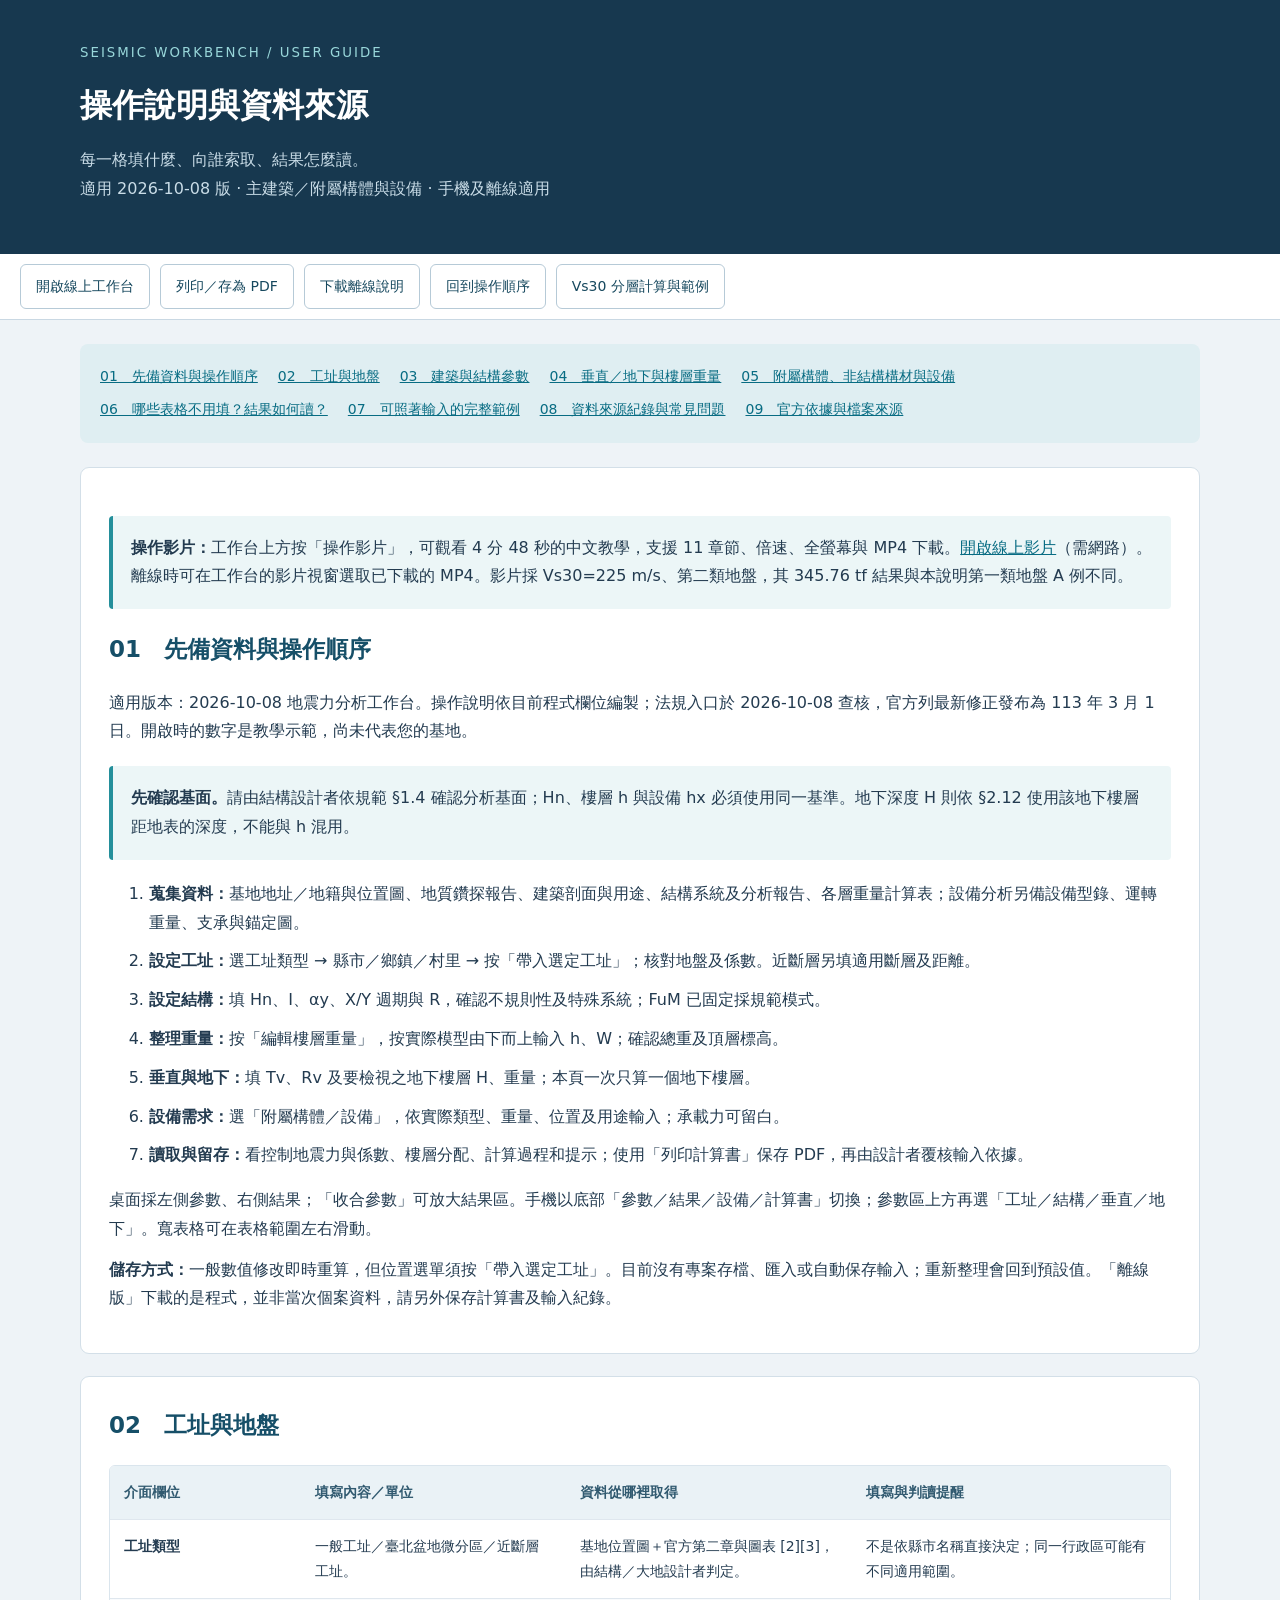
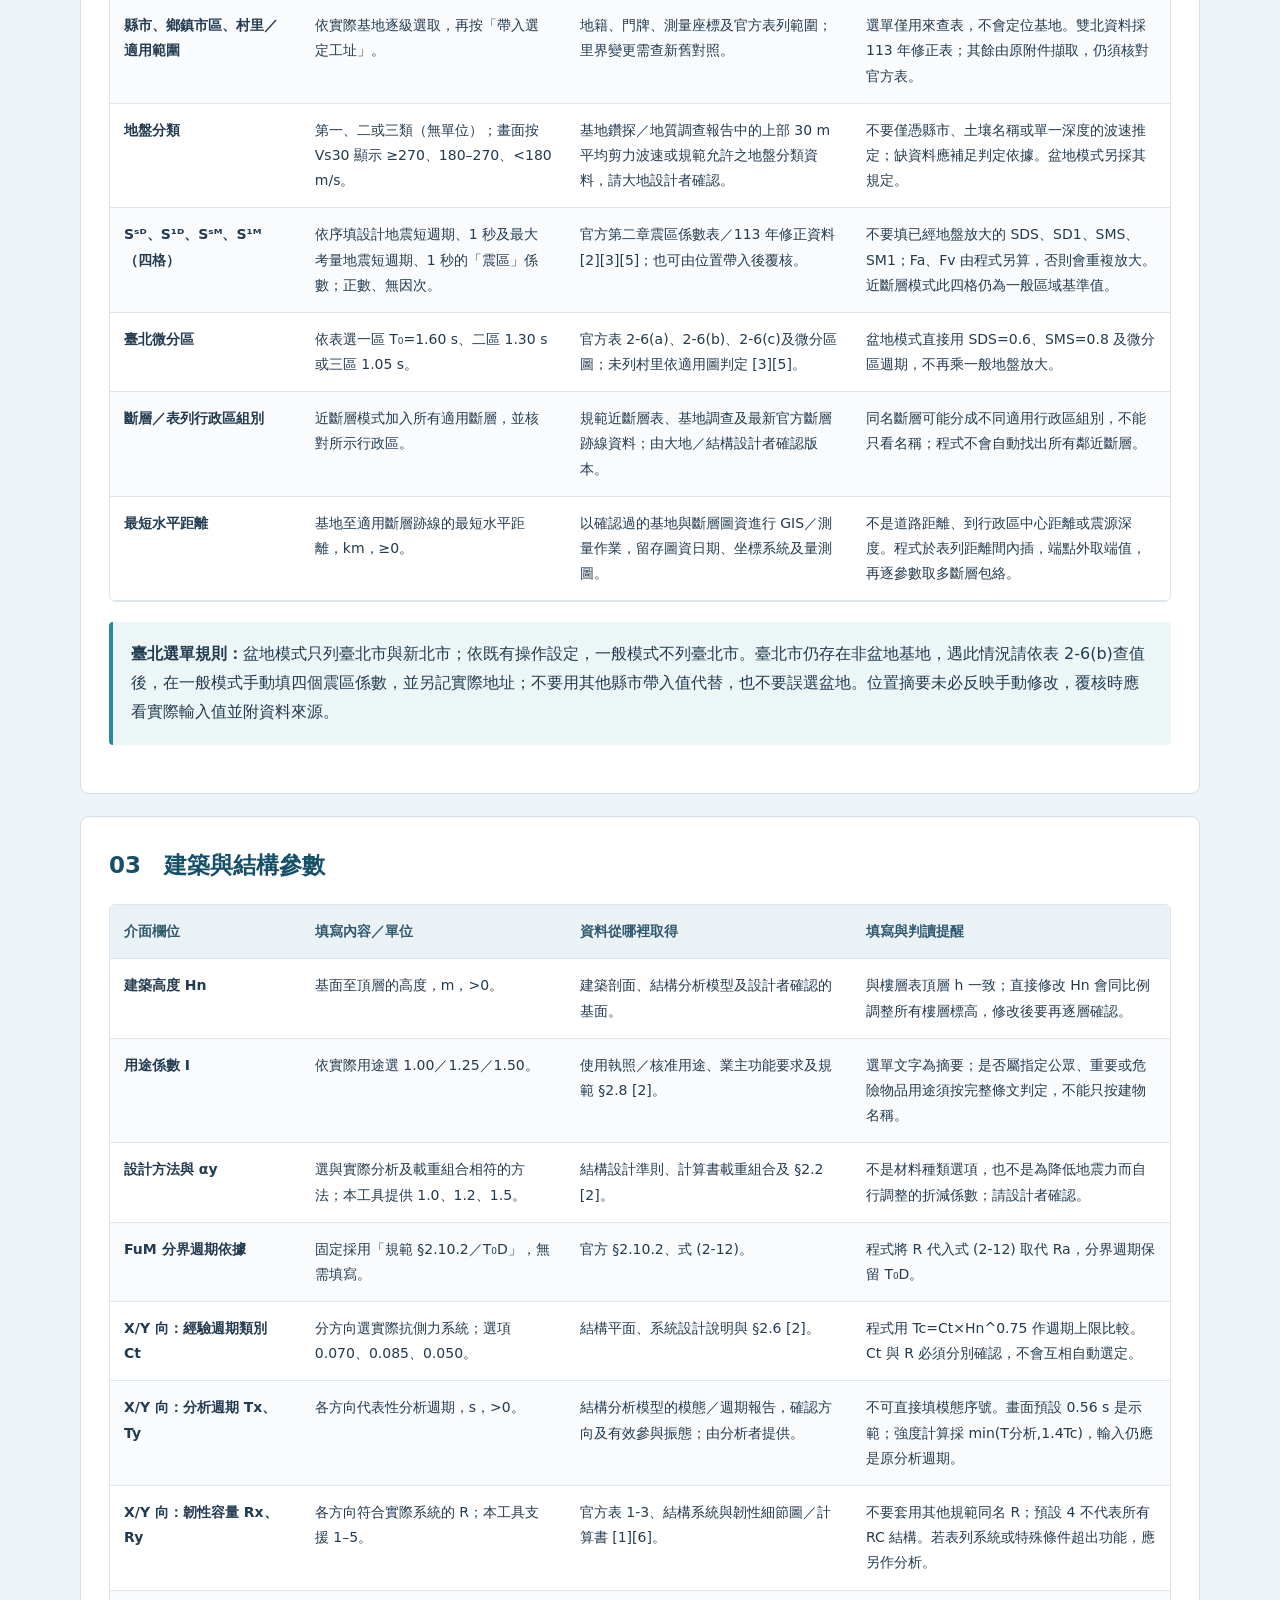
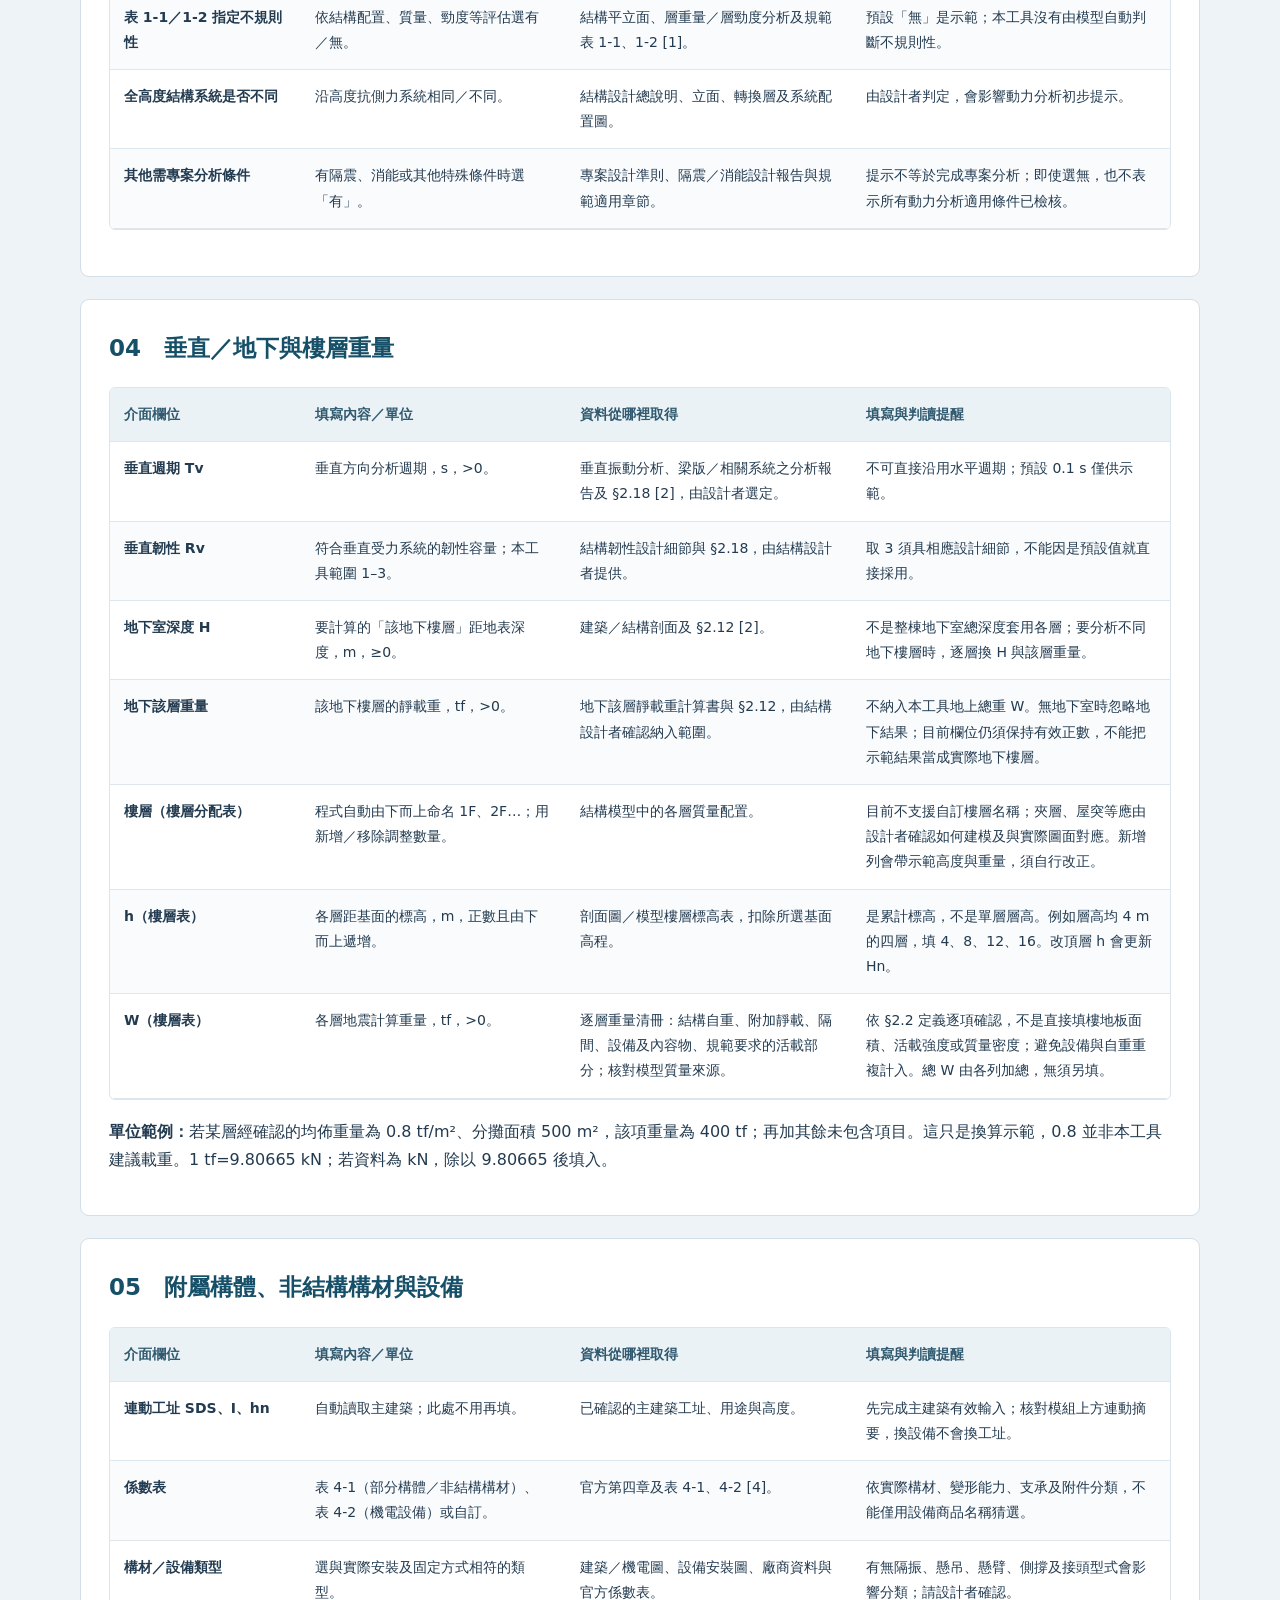
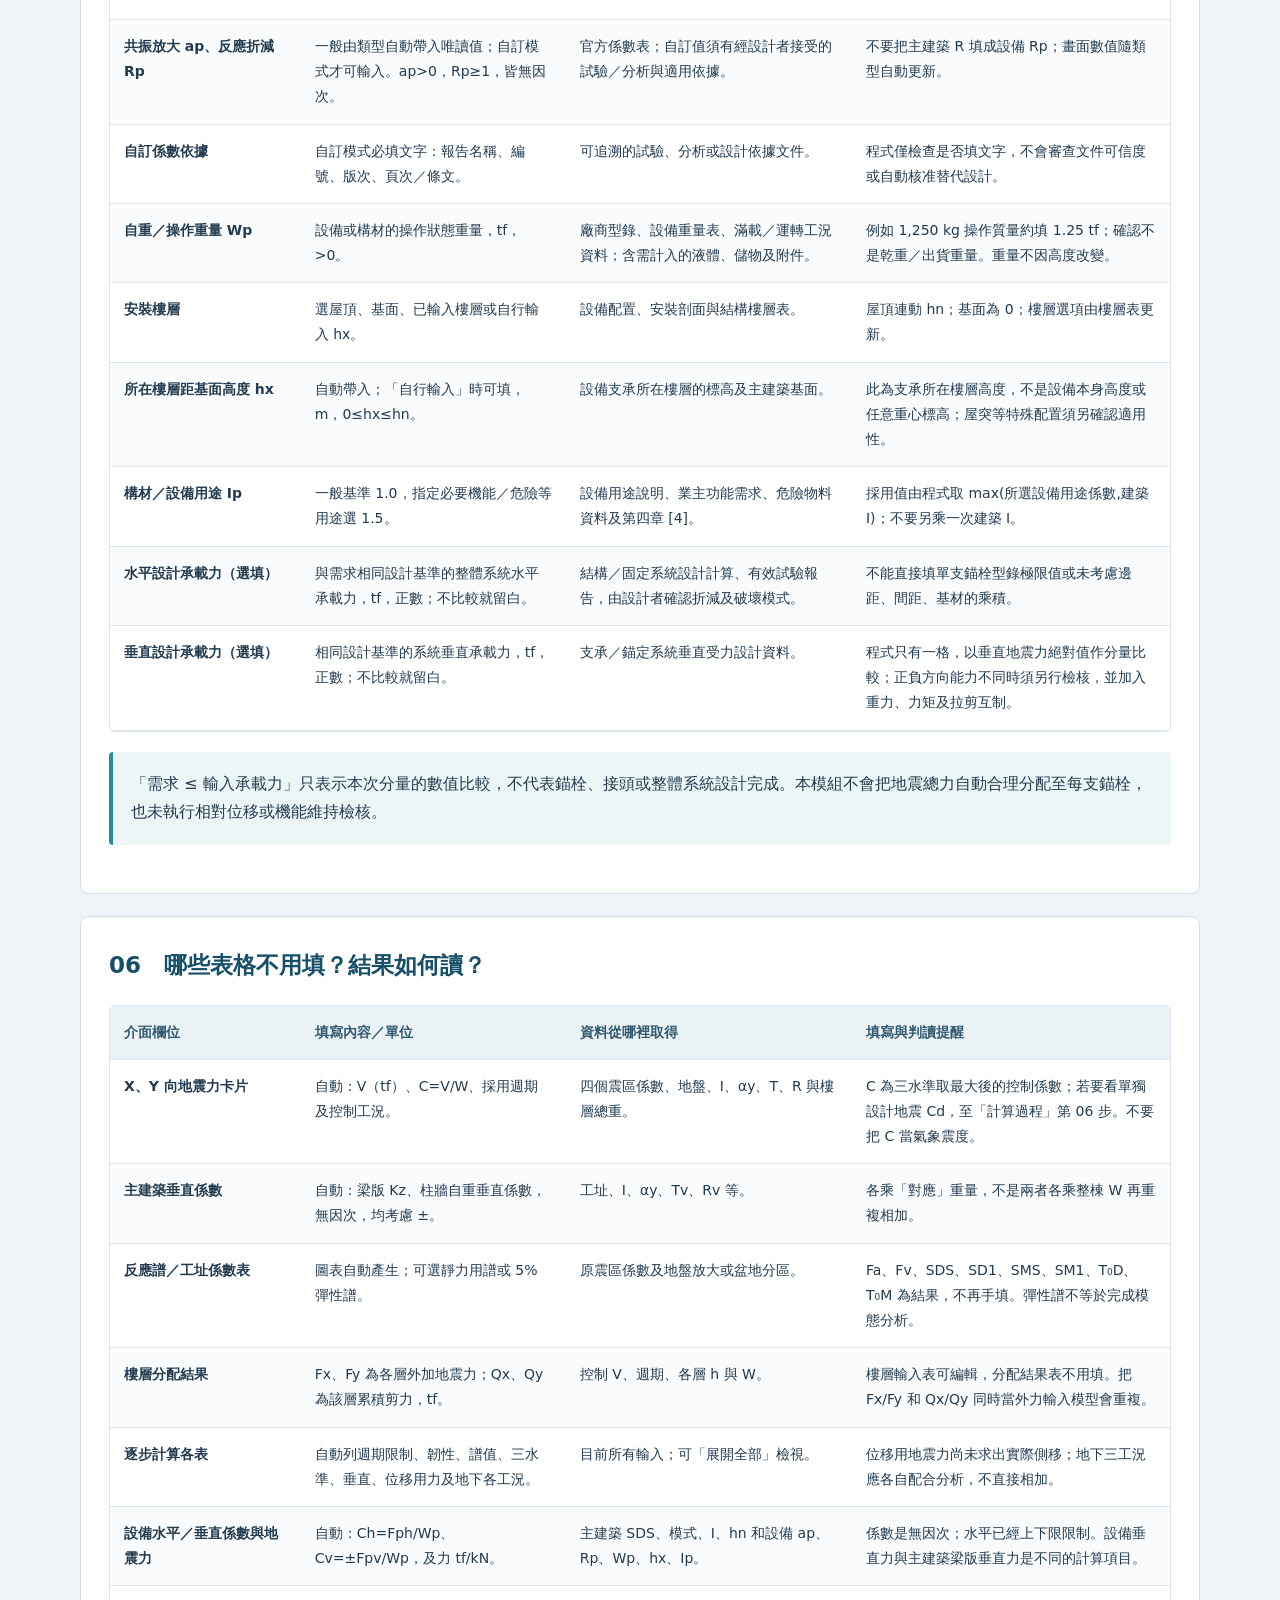
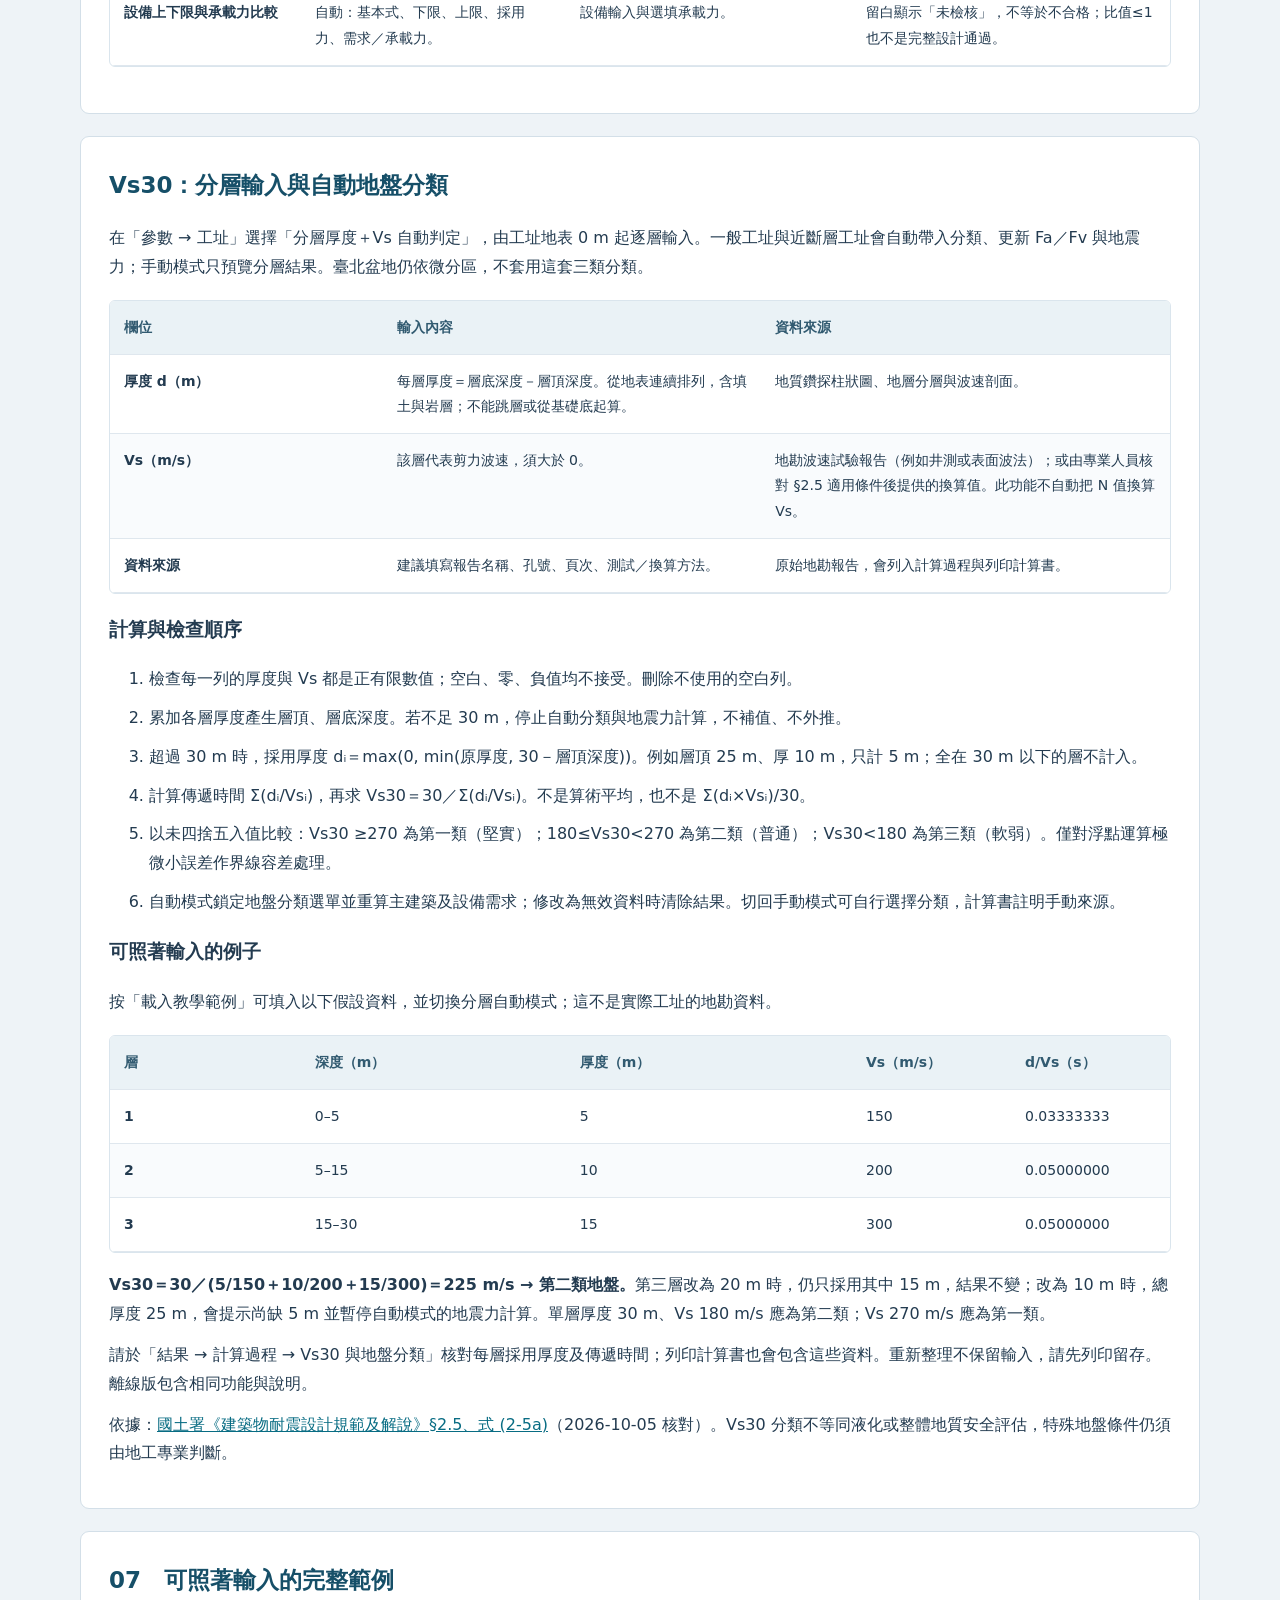
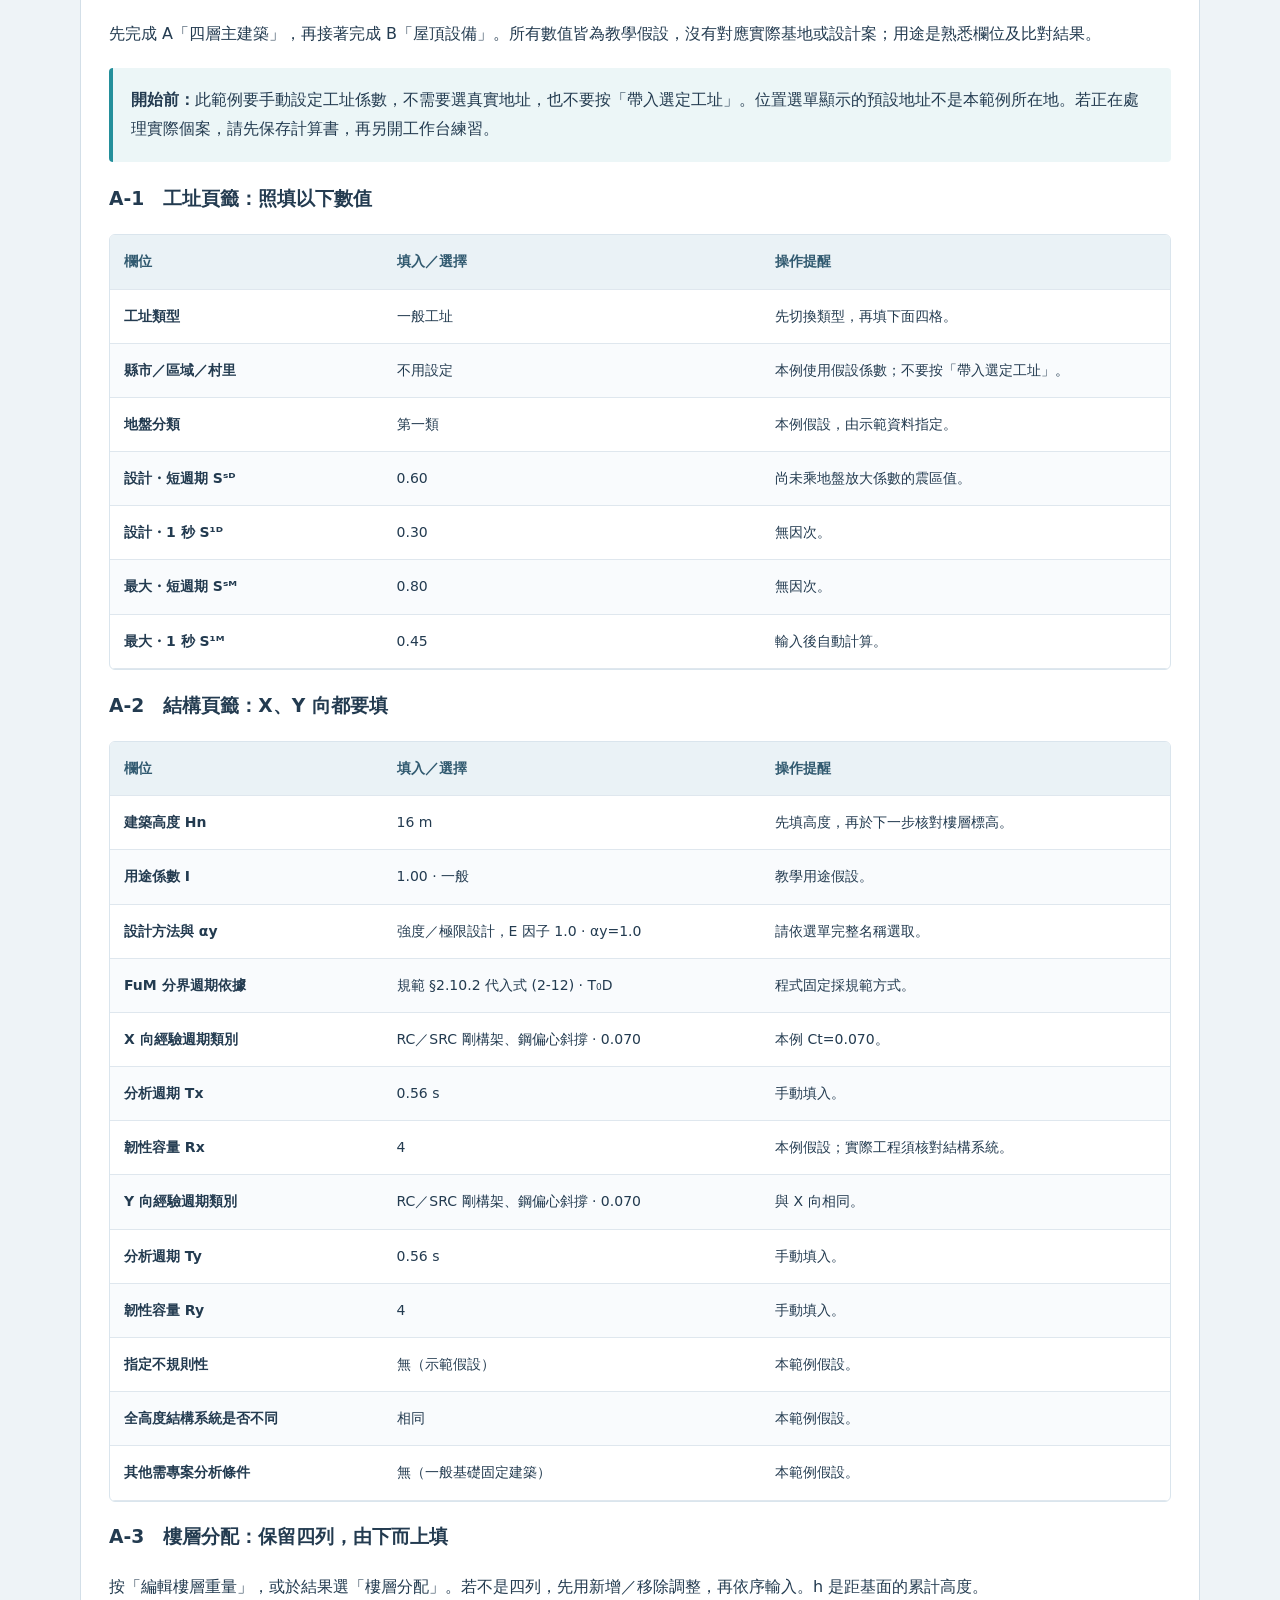
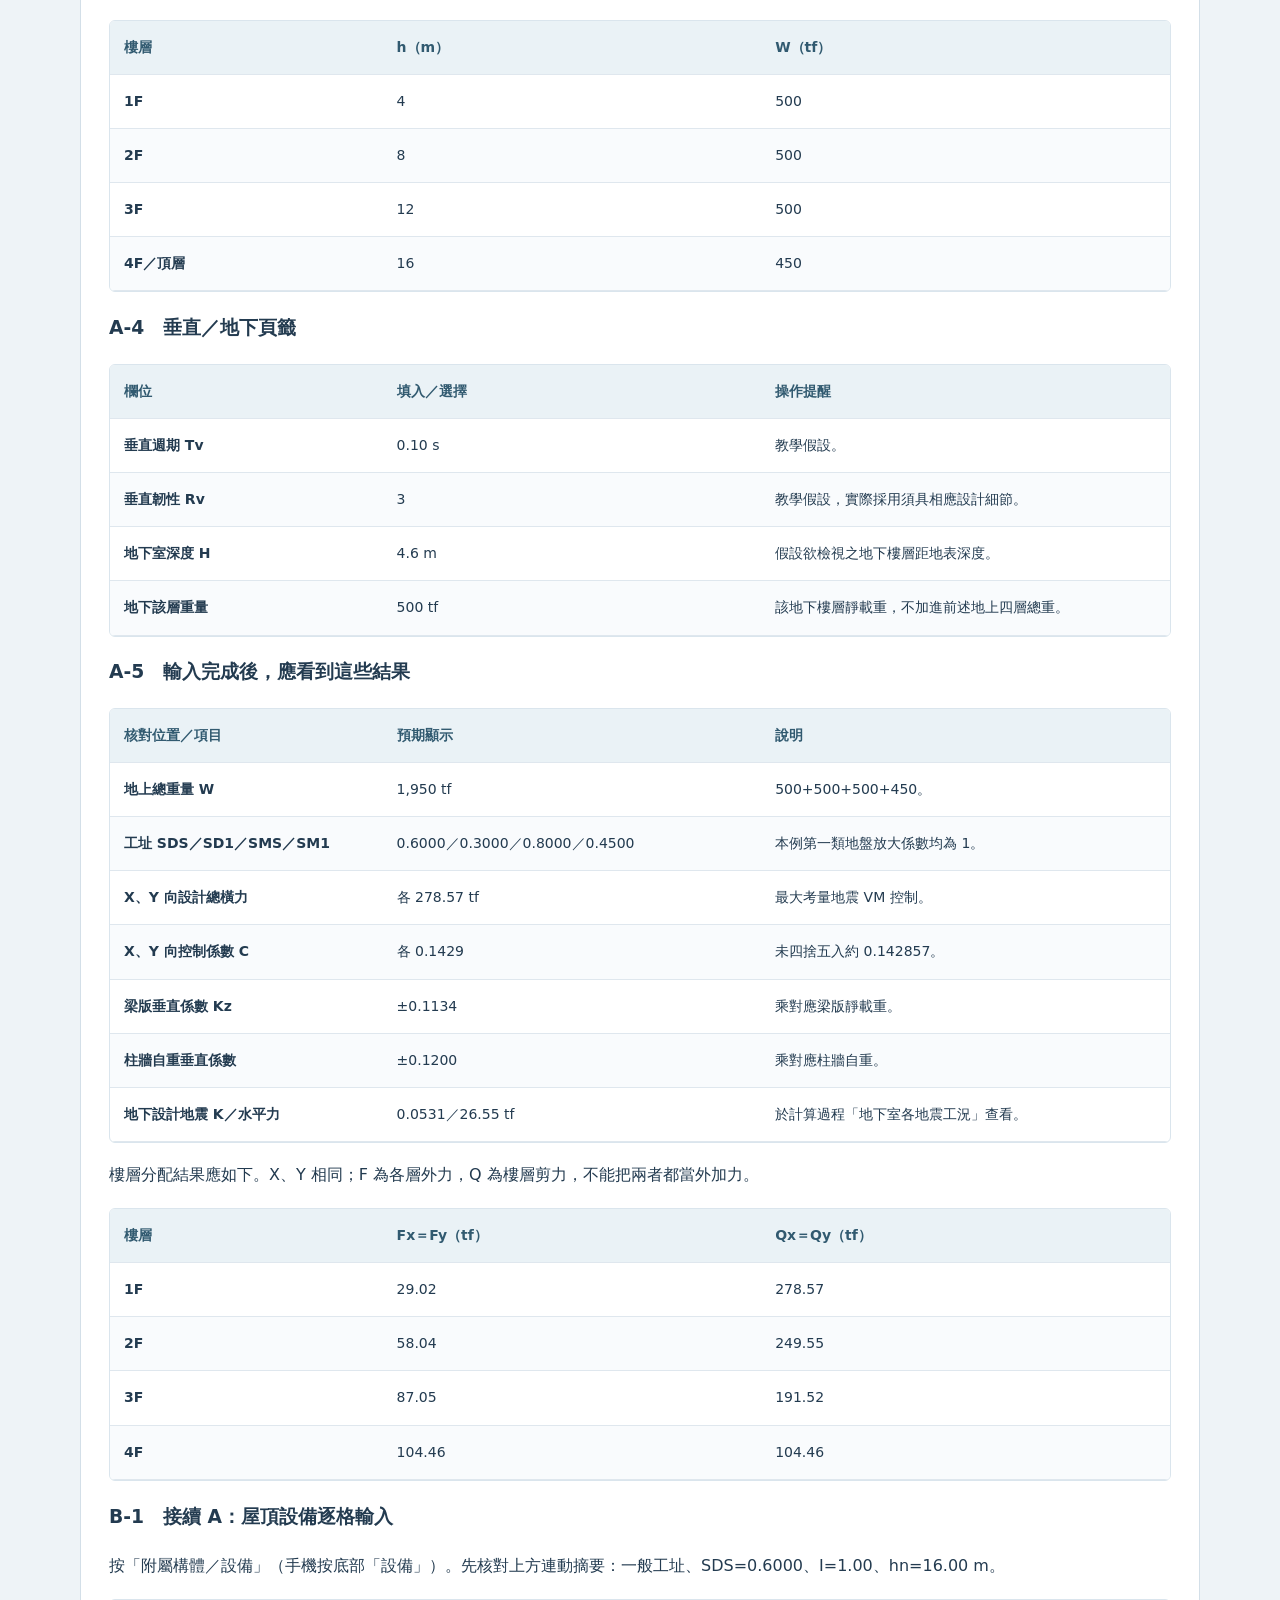
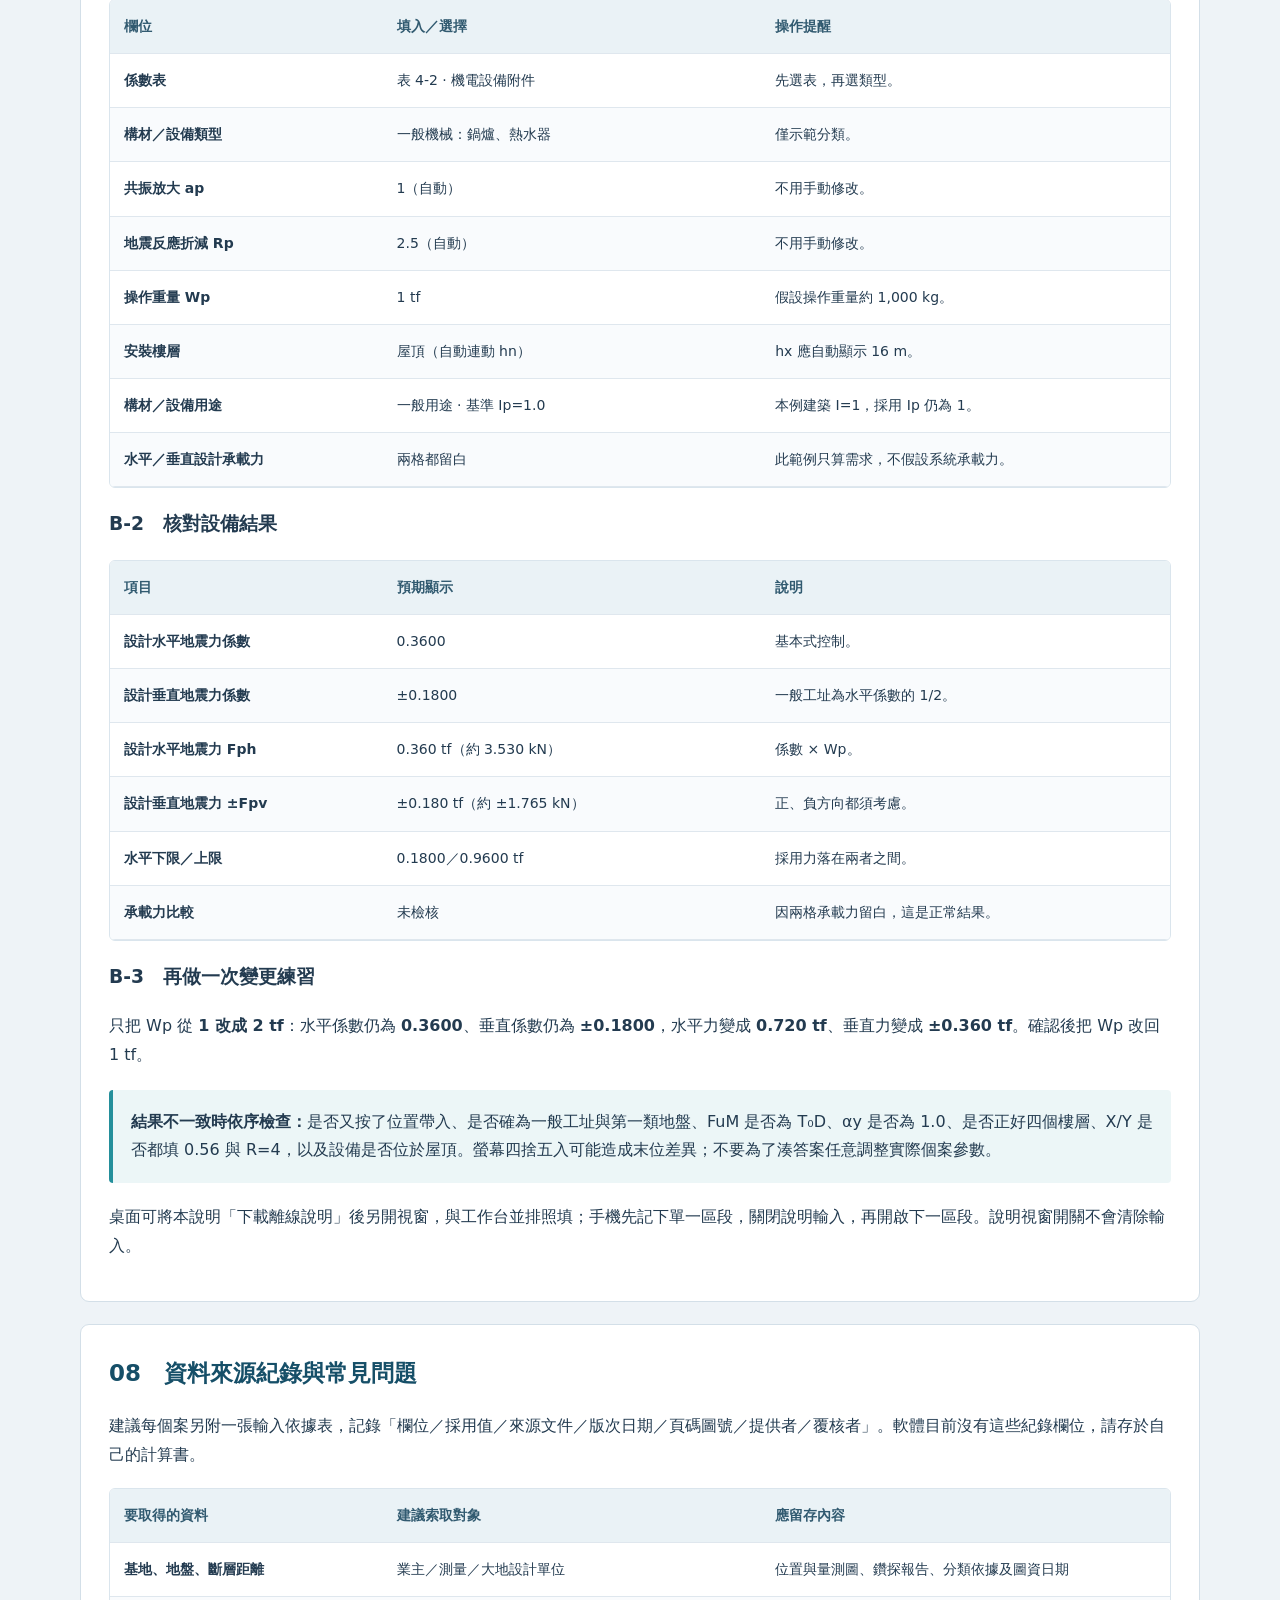
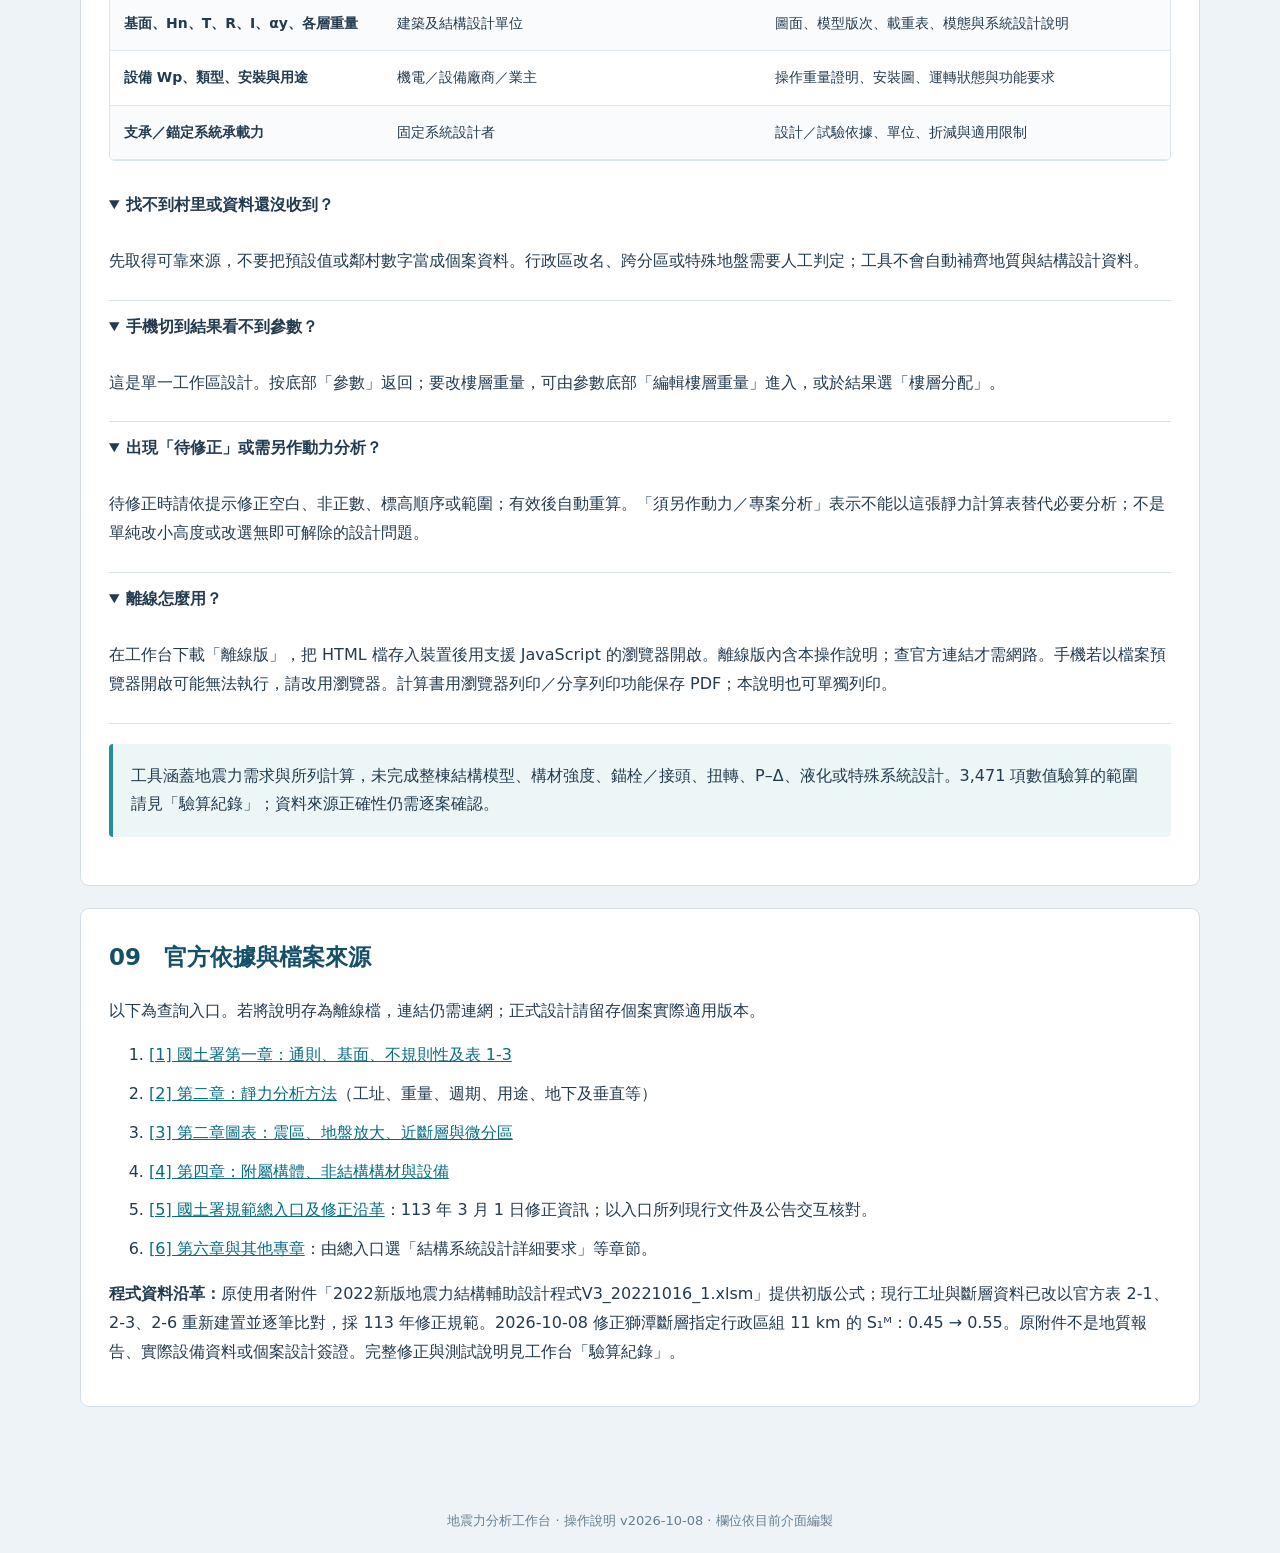
==== commit d2a93fc0: "Align official Taiwan seismic tables, correct Shitan SM1, and enforce code FuM" ====
--- a/manual.html
+++ b/manual.html
@@ -1,3 +1,3 @@
-<!doctype html><html lang="zh-Hant"><head><meta charset="utf-8"><meta name="viewport" content="width=device-width,initial-scale=1"><title>操作說明與資料來源｜地震力分析工作台</title><style>*{box-sizing:border-box}html{scroll-behavior:smooth;scroll-padding-top:90px}body{margin:0;font:16px/1.8 system-ui,"Microsoft JhengHei",sans-serif;background:#eef3f7;color:#233b50}header{background:#17384f;color:white;padding:38px max(24px,calc((100vw - 1120px)/2))}header small{letter-spacing:2px;color:#99d7da}h1{font-size:32px;margin:10px 0}header p{color:#c9dce7;max-width:760px}nav{position:sticky;top:0;background:white;border-bottom:1px solid #c9d8e3;padding:10px 20px;display:flex;gap:10px;z-index:2;flex-wrap:wrap}a{color:#086c83}nav a,button{padding:9px 15px;border:1px solid #b6cad7;background:white;border-radius:6px;font:inherit;font-size:14px;text-decoration:none;cursor:pointer;min-height:44px;color:#16485e}main{max-width:1160px;margin:auto;padding:24px 20px 60px}.toc{display:flex;flex-wrap:wrap;gap:8px 20px;margin:0 0 24px;padding:20px;background:#dfeef2;border-radius:8px}.toc a{font-size:14px}section{background:white;padding:28px;border:1px solid #d3dfe8;border-radius:9px;margin-bottom:22px}h2{font-size:23px;margin:0 0 18px;color:#164f68}p{margin:12px 0}li{margin:10px 0}strong,b{color:inherit}.tablewrap{overflow:auto;border:1px solid #dae5ed;border-radius:6px;margin:18px 0}table{width:100%;border-collapse:collapse;min-width:850px;table-layout:fixed;font-size:14px}th,td{text-align:left;vertical-align:top;padding:14px;border-bottom:1px solid #dfe7ee;overflow-wrap:anywhere}th{background:#eaf2f6;color:#315a70}th:first-child{width:18%}th:nth-child(2){width:25%}th:nth-child(3){width:27%}td:first-child{font-weight:650}tr:nth-child(even){background:#f9fbfd}.notice,.example{padding:18px;border-left:4px solid #248f9b;background:#ecf6f7;border-radius:4px;margin:20px 0}details{border-bottom:1px solid #d4e3eb;padding:12px 0}summary{font-weight:650;cursor:pointer;min-height:44px}footer{font-size:13px;color:#658092;text-align:center;padding:20px}a:focus-visible,button:focus-visible,summary:focus-visible{outline:3px solid #07939f;outline-offset:3px}@media(max-width:640px){header{padding:26px 18px}h1{font-size:25px}main{padding:16px 12px}section{padding:20px 16px}h2{font-size:20px}nav{position:static;padding:10px 12px;gap:6px}nav a,button{font-size:14px;padding:10px}.tablewrap{border:0;overflow:visible}table,thead,tbody,tr,th,td{display:block;min-width:0;width:100%;table-layout:auto}thead{display:none}tr{border:1px solid #cbdce6;border-radius:6px;margin-bottom:14px;padding:6px 12px}td{padding:10px 0;border:0}td:first-child{font-size:17px;color:#125b72;border-bottom:1px solid #d8e6ed}td:not(:first-child):before{content:attr(data-label);display:block;font-size:12px;font-weight:650;color:#668295;margin-bottom:4px}.notice,.example{padding:14px}.toc{padding:16px}ol{padding-left:24px}}@media print{@page{size:A4 landscape;margin:14mm}body{background:white;font-size:11px;line-height:1.6}header{background:white;color:#123;padding:0}header small,header p{color:#456}h1{font-size:24px}nav,.toc,.no-print{display:none}main{padding:0;max-width:none}section{border:0;padding:10px 0;margin-bottom:12px}h2{font-size:18px;break-after:avoid}table{font-size:10px;min-width:0}th,td{padding:7px}tr{break-inside:avoid}.tablewrap{overflow:visible}thead{display:table-header-group}a{color:#123;text-decoration:none}.notice,.example{padding:10px}footer{font-size:10px}}</style></head><body><header><small>SEISMIC WORKBENCH / USER GUIDE</small><h1>操作說明與資料來源</h1><p>每一格填什麼、向誰索取、結果怎麼讀。<br>適用 2026-10-02 版 · 主建築／附屬構體與設備 · 手機及離線適用</p></header><nav><a href="https://jerry597640-droid.github.io/seismic-force-calculator/" target="_blank" rel="noopener">開啟線上工作台</a><button onclick="window.print()">列印／存為 PDF</button><button id="saveGuide">下載離線說明</button><a href="#start">回到操作順序</a><a href="#vs30">Vs30 分層計算與範例</a></nav><main><div class="toc" aria-label="章節目錄"><a href="#start">01　先備資料與操作順序</a><a href="#site">02　工址與地盤</a><a href="#structure">03　建築與結構參數</a><a href="#vertical">04　垂直／地下與樓層重量</a><a href="#equipment">05　附屬構體、非結構構材與設備</a><a href="#outputs">06　哪些表格不用填？結果如何讀？</a><a href="#example">07　可照著輸入的完整範例</a><a href="#records">08　資料來源紀錄與常見問題</a><a href="#sources">09　官方依據與檔案來源</a></div><section id="start"><div class="notice"><b>操作影片：</b>工作台上方按「操作影片」，可觀看 4 分 48 秒的中文教學，支援 11 章節、倍速、全螢幕與 MP4 下載。<a href="https://jerry597640-droid.github.io/seismic-force-calculator/index.html#tutorial" target="_blank" rel="noopener">開啟線上影片</a>（需網路）。離線時可在工作台的影片視窗選取已下載的 MP4。影片採 Vs30=225 m/s、第二類地盤，其 345.76 tf 結果與本說明第一類地盤 A 例不同。</div><h2>01　先備資料與操作順序</h2><p>適用版本：2026-10-02 地震力分析工作台。操作說明依目前程式欄位編製；法規入口於 2026-10-02 查核，官方列最新修正發布為 113 年 3 月 1 日。開啟時的數字是教學示範，尚未代表您的基地。</p><div class="notice"><b>先確認基面。</b>請由結構設計者依規範 §1.4 確認分析基面；Hn、樓層 h 與設備 hx 必須使用同一基準。地下深度 H 則依 §2.12 使用該地下樓層距地表的深度，不能與 h 混用。</div><ol><li><b>蒐集資料：</b>基地地址／地籍與位置圖、地質鑽探報告、建築剖面與用途、結構系統及分析報告、各層重量計算表；設備分析另備設備型錄、運轉重量、支承與錨定圖。</li><li><b>設定工址：</b>選工址類型 → 縣市／鄉鎮／村里 → 按「帶入選定工址」；核對地盤及係數。近斷層另填適用斷層及距離。</li><li><b>設定結構：</b>填 Hn、I、αy、X/Y 週期與 R，確認不規則性及特殊系統；一般設計保留 FuM 的規範模式。</li><li><b>整理重量：</b>按「編輯樓層重量」，按實際模型由下而上輸入 h、W；確認總重及頂層標高。</li><li><b>垂直與地下：</b>填 Tv、Rv 及要檢視之地下樓層 H、重量；本頁一次只算一個地下樓層。</li><li><b>設備需求：</b>選「附屬構體／設備」，依實際類型、重量、位置及用途輸入；承載力可留白。</li><li><b>讀取與留存：</b>看控制地震力與係數、樓層分配、計算過程和提示；使用「列印計算書」保存 PDF，再由設計者覆核輸入依據。</li></ol><p>桌面採左側參數、右側結果；「收合參數」可放大結果區。手機以底部「參數／結果／設備／計算書」切換；參數區上方再選「工址／結構／垂直／地下」。寬表格可在表格範圍左右滑動。</p><p><b>儲存方式：</b>一般數值修改即時重算，但位置選單須按「帶入選定工址」。目前沒有專案存檔、匯入或自動保存輸入；重新整理會回到預設值。「離線版」下載的是程式，並非當次個案資料，請另外保存計算書及輸入紀錄。</p></section><section id="site"><h2>02　工址與地盤</h2><div class="tablewrap"><table><thead><tr><th>介面欄位</th><th>填寫內容／單位</th><th>資料從哪裡取得</th><th>填寫與判讀提醒</th></tr></thead><tbody><tr><td data-label="介面欄位">工址類型</td><td data-label="填寫內容／單位">一般工址／臺北盆地微分區／近斷層工址。</td><td data-label="資料從哪裡取得">基地位置圖＋官方第二章與圖表 [2][3]，由結構／大地設計者判定。</td><td data-label="填寫與判讀提醒">不是依縣市名稱直接決定；同一行政區可能有不同適用範圍。</td></tr><tr><td data-label="介面欄位">縣市、鄉鎮市區、村里／適用範圍</td><td data-label="填寫內容／單位">依實際基地逐級選取，再按「帶入選定工址」。</td><td data-label="資料從哪裡取得">地籍、門牌、測量座標及官方表列範圍；里界變更需查新舊對照。</td><td data-label="填寫與判讀提醒">選單僅用來查表，不會定位基地。雙北資料採 113 年修正表；其餘由原附件擷取，仍須核對官方表。</td></tr><tr><td data-label="介面欄位">地盤分類</td><td data-label="填寫內容／單位">第一、二或三類（無單位）；畫面按 Vs30 顯示 ≥270、180–270、<180 m/s。</td><td data-label="資料從哪裡取得">基地鑽探／地質調查報告中的上部 30 m 平均剪力波速或規範允許之地盤分類資料，請大地設計者確認。</td><td data-label="填寫與判讀提醒">不要僅憑縣市、土壤名稱或單一深度的波速推定；缺資料應補足判定依據。盆地模式另採其規定。</td></tr><tr><td data-label="介面欄位">Sˢᴰ、S¹ᴰ、Sˢᴹ、S¹ᴹ（四格）</td><td data-label="填寫內容／單位">依序填設計地震短週期、1 秒及最大考量地震短週期、1 秒的「震區」係數；正數、無因次。</td><td data-label="資料從哪裡取得">官方第二章震區係數表／113 年修正資料 [2][3][5]；也可由位置帶入後覆核。</td><td data-label="填寫與判讀提醒">不要填已經地盤放大的 SDS、SD1、SMS、SM1；Fa、Fv 由程式另算，否則會重複放大。近斷層模式此四格仍為一般區域基準值。</td></tr><tr><td data-label="介面欄位">臺北微分區</td><td data-label="填寫內容／單位">依表選一區 T₀=1.60 s、二區 1.30 s 或三區 1.05 s。</td><td data-label="資料從哪裡取得">官方表 2-6(a)、2-6(b)、2-6(c)及微分區圖；未列村里依適用圖判定 [3][5]。</td><td data-label="填寫與判讀提醒">盆地模式直接用 SDS=0.6、SMS=0.8 及微分區週期，不再乘一般地盤放大。</td></tr><tr><td data-label="介面欄位">斷層／表列行政區組別</td><td data-label="填寫內容／單位">近斷層模式加入所有適用斷層，並核對所示行政區。</td><td data-label="資料從哪裡取得">規範近斷層表、基地調查及最新官方斷層跡線資料；由大地／結構設計者確認版本。</td><td data-label="填寫與判讀提醒">同名斷層可能分成不同適用行政區組別，不能只看名稱；程式不會自動找出所有鄰近斷層。</td></tr><tr><td data-label="介面欄位">最短水平距離</td><td data-label="填寫內容／單位">基地至適用斷層跡線的最短水平距離，km，≥0。</td><td data-label="資料從哪裡取得">以確認過的基地與斷層圖資進行 GIS／測量作業，留存圖資日期、坐標系統及量測圖。</td><td data-label="填寫與判讀提醒">不是道路距離、到行政區中心距離或震源深度。程式於表列距離間內插，端點外取端值，再逐參數取多斷層包絡。</td></tr></tbody></table></div><div class="notice"><b>臺北選單規則：</b>盆地模式只列臺北市與新北市；依既有操作設定，一般模式不列臺北市。臺北市仍存在非盆地基地，遇此情況請依表 2-6(b)查值後，在一般模式手動填四個震區係數，並另記實際地址；不要用其他縣市帶入值代替，也不要誤選盆地。位置摘要未必反映手動修改，覆核時應看實際輸入值並附資料來源。</div></section><section id="structure"><h2>03　建築與結構參數</h2><div class="tablewrap"><table><thead><tr><th>介面欄位</th><th>填寫內容／單位</th><th>資料從哪裡取得</th><th>填寫與判讀提醒</th></tr></thead><tbody><tr><td data-label="介面欄位">建築高度 Hn</td><td data-label="填寫內容／單位">基面至頂層的高度，m，>0。</td><td data-label="資料從哪裡取得">建築剖面、結構分析模型及設計者確認的基面。</td><td data-label="填寫與判讀提醒">與樓層表頂層 h 一致；直接修改 Hn 會同比例調整所有樓層標高，修改後要再逐層確認。</td></tr><tr><td data-label="介面欄位">用途係數 I</td><td data-label="填寫內容／單位">依實際用途選 1.00／1.25／1.50。</td><td data-label="資料從哪裡取得">使用執照／核准用途、業主功能要求及規範 §2.8 [2]。</td><td data-label="填寫與判讀提醒">選單文字為摘要；是否屬指定公眾、重要或危險物品用途須按完整條文判定，不能只按建物名稱。</td></tr><tr><td data-label="介面欄位">設計方法與 αy</td><td data-label="填寫內容／單位">選與實際分析及載重組合相符的方法；本工具提供 1.0、1.2、1.5。</td><td data-label="資料從哪裡取得">結構設計準則、計算書載重組合及 §2.2 [2]。</td><td data-label="填寫與判讀提醒">不是材料種類選項，也不是為降低地震力而自行調整的折減係數；請設計者確認。</td></tr><tr><td data-label="介面欄位">FuM 分界週期依據</td><td data-label="填寫內容／單位">一般使用預設「規範 §2.10.2／T₀D」；附件 T₀M 模式供原檔比對。</td><td data-label="資料從哪裡取得">官方 §2.10.2、式 (2-12)，以及原附件公式比較紀錄。</td><td data-label="填寫與判讀提醒">兩模式可能得不同結果；須於計算書註記採用方式，不應挑選較小結果。</td></tr><tr><td data-label="介面欄位">X/Y 向：經驗週期類別 Ct</td><td data-label="填寫內容／單位">分方向選實際抗側力系統；選項 0.070、0.085、0.050。</td><td data-label="資料從哪裡取得">結構平面、系統設計說明與 §2.6 [2]。</td><td data-label="填寫與判讀提醒">程式用 Tc=Ct×Hn^0.75 作週期上限比較。Ct 與 R 必須分別確認，不會互相自動選定。</td></tr><tr><td data-label="介面欄位">X/Y 向：分析週期 Tx、Ty</td><td data-label="填寫內容／單位">各方向代表性分析週期，s，>0。</td><td data-label="資料從哪裡取得">結構分析模型的模態／週期報告，確認方向及有效參與振態；由分析者提供。</td><td data-label="填寫與判讀提醒">不可直接填模態序號。畫面預設 0.56 s 是示範；強度計算採 min(T分析,1.4Tc)，輸入仍應是原分析週期。</td></tr><tr><td data-label="介面欄位">X/Y 向：韌性容量 Rx、Ry</td><td data-label="填寫內容／單位">各方向符合實際系統的 R；本工具支援 1–5。</td><td data-label="資料從哪裡取得">官方表 1-3、結構系統與韌性細節圖／計算書 [1][6]。</td><td data-label="填寫與判讀提醒">不要套用其他規範同名 R；預設 4 不代表所有 RC 結構。若表列系統或特殊條件超出功能，應另作分析。</td></tr><tr><td data-label="介面欄位">表 1-1／1-2 指定不規則性</td><td data-label="填寫內容／單位">依結構配置、質量、勁度等評估選有／無。</td><td data-label="資料從哪裡取得">結構平立面、層重量／層勁度分析及規範表 1-1、1-2 [1]。</td><td data-label="填寫與判讀提醒">預設「無」是示範；本工具沒有由模型自動判斷不規則性。</td></tr><tr><td data-label="介面欄位">全高度結構系統是否不同</td><td data-label="填寫內容／單位">沿高度抗側力系統相同／不同。</td><td data-label="資料從哪裡取得">結構設計總說明、立面、轉換層及系統配置圖。</td><td data-label="填寫與判讀提醒">由設計者判定，會影響動力分析初步提示。</td></tr><tr><td data-label="介面欄位">其他需專案分析條件</td><td data-label="填寫內容／單位">有隔震、消能或其他特殊條件時選「有」。</td><td data-label="資料從哪裡取得">專案設計準則、隔震／消能設計報告與規範適用章節。</td><td data-label="填寫與判讀提醒">提示不等於完成專案分析；即使選無，也不表示所有動力分析適用條件已檢核。</td></tr></tbody></table></div></section><section id="vertical"><h2>04　垂直／地下與樓層重量</h2><div class="tablewrap"><table><thead><tr><th>介面欄位</th><th>填寫內容／單位</th><th>資料從哪裡取得</th><th>填寫與判讀提醒</th></tr></thead><tbody><tr><td data-label="介面欄位">垂直週期 Tv</td><td data-label="填寫內容／單位">垂直方向分析週期，s，>0。</td><td data-label="資料從哪裡取得">垂直振動分析、梁版／相關系統之分析報告及 §2.18 [2]，由設計者選定。</td><td data-label="填寫與判讀提醒">不可直接沿用水平週期；預設 0.1 s 僅供示範。</td></tr><tr><td data-label="介面欄位">垂直韌性 Rv</td><td data-label="填寫內容／單位">符合垂直受力系統的韌性容量；本工具範圍 1–3。</td><td data-label="資料從哪裡取得">結構韌性設計細節與 §2.18，由結構設計者提供。</td><td data-label="填寫與判讀提醒">取 3 須具相應設計細節，不能因是預設值就直接採用。</td></tr><tr><td data-label="介面欄位">地下室深度 H</td><td data-label="填寫內容／單位">要計算的「該地下樓層」距地表深度，m，≥0。</td><td data-label="資料從哪裡取得">建築／結構剖面及 §2.12 [2]。</td><td data-label="填寫與判讀提醒">不是整棟地下室總深度套用各層；要分析不同地下樓層時，逐層換 H 與該層重量。</td></tr><tr><td data-label="介面欄位">地下該層重量</td><td data-label="填寫內容／單位">該地下樓層的靜載重，tf，>0。</td><td data-label="資料從哪裡取得">地下該層靜載重計算書與 §2.12，由結構設計者確認納入範圍。</td><td data-label="填寫與判讀提醒">不納入本工具地上總重 W。無地下室時忽略地下結果；目前欄位仍須保持有效正數，不能把示範結果當成實際地下樓層。</td></tr><tr><td data-label="介面欄位">樓層（樓層分配表）</td><td data-label="填寫內容／單位">程式自動由下而上命名 1F、2F…；用新增／移除調整數量。</td><td data-label="資料從哪裡取得">結構模型中的各層質量配置。</td><td data-label="填寫與判讀提醒">目前不支援自訂樓層名稱；夾層、屋突等應由設計者確認如何建模及與實際圖面對應。新增列會帶示範高度與重量，須自行改正。</td></tr><tr><td data-label="介面欄位">h（樓層表）</td><td data-label="填寫內容／單位">各層距基面的標高，m，正數且由下而上遞增。</td><td data-label="資料從哪裡取得">剖面圖／模型樓層標高表，扣除所選基面高程。</td><td data-label="填寫與判讀提醒">是累計標高，不是單層層高。例如層高均 4 m 的四層，填 4、8、12、16。改頂層 h 會更新 Hn。</td></tr><tr><td data-label="介面欄位">W（樓層表）</td><td data-label="填寫內容／單位">各層地震計算重量，tf，>0。</td><td data-label="資料從哪裡取得">逐層重量清冊：結構自重、附加靜載、隔間、設備及內容物、規範要求的活載部分；核對模型質量來源。</td><td data-label="填寫與判讀提醒">依 §2.2 定義逐項確認，不是直接填樓地板面積、活載強度或質量密度；避免設備與自重重複計入。總 W 由各列加總，無須另填。</td></tr></tbody></table></div><p><b>單位範例：</b>若某層經確認的均佈重量為 0.8 tf/m²、分攤面積 500 m²，該項重量為 400 tf；再加其餘未包含項目。這只是換算示範，0.8 並非本工具建議載重。1 tf=9.80665 kN；若資料為 kN，除以 9.80665 後填入。</p></section><section id="equipment"><h2>05　附屬構體、非結構構材與設備</h2><div class="tablewrap"><table><thead><tr><th>介面欄位</th><th>填寫內容／單位</th><th>資料從哪裡取得</th><th>填寫與判讀提醒</th></tr></thead><tbody><tr><td data-label="介面欄位">連動工址 SDS、I、hn</td><td data-label="填寫內容／單位">自動讀取主建築；此處不用再填。</td><td data-label="資料從哪裡取得">已確認的主建築工址、用途與高度。</td><td data-label="填寫與判讀提醒">先完成主建築有效輸入；核對模組上方連動摘要，換設備不會換工址。</td></tr><tr><td data-label="介面欄位">係數表</td><td data-label="填寫內容／單位">表 4-1（部分構體／非結構構材）、表 4-2（機電設備）或自訂。</td><td data-label="資料從哪裡取得">官方第四章及表 4-1、4-2 [4]。</td><td data-label="填寫與判讀提醒">依實際構材、變形能力、支承及附件分類，不能僅用設備商品名稱猜選。</td></tr><tr><td data-label="介面欄位">構材／設備類型</td><td data-label="填寫內容／單位">選與實際安裝及固定方式相符的類型。</td><td data-label="資料從哪裡取得">建築／機電圖、設備安裝圖、廠商資料與官方係數表。</td><td data-label="填寫與判讀提醒">有無隔振、懸吊、懸臂、側撐及接頭型式會影響分類；請設計者確認。</td></tr><tr><td data-label="介面欄位">共振放大 ap、反應折減 Rp</td><td data-label="填寫內容／單位">一般由類型自動帶入唯讀值；自訂模式才可輸入。ap>0，Rp≥1，皆無因次。</td><td data-label="資料從哪裡取得">官方係數表；自訂值須有經設計者接受的試驗／分析與適用依據。</td><td data-label="填寫與判讀提醒">不要把主建築 R 填成設備 Rp；畫面數值隨類型自動更新。</td></tr><tr><td data-label="介面欄位">自訂係數依據</td><td data-label="填寫內容／單位">自訂模式必填文字：報告名稱、編號、版次、頁次／條文。</td><td data-label="資料從哪裡取得">可追溯的試驗、分析或設計依據文件。</td><td data-label="填寫與判讀提醒">程式僅檢查是否填文字，不會審查文件可信度或自動核准替代設計。</td></tr><tr><td data-label="介面欄位">自重／操作重量 Wp</td><td data-label="填寫內容／單位">設備或構材的操作狀態重量，tf，>0。</td><td data-label="資料從哪裡取得">廠商型錄、設備重量表、滿載／運轉工況資料；含需計入的液體、儲物及附件。</td><td data-label="填寫與判讀提醒">例如 1,250 kg 操作質量約填 1.25 tf；確認不是乾重／出貨重量。重量不因高度改變。</td></tr><tr><td data-label="介面欄位">安裝樓層</td><td data-label="填寫內容／單位">選屋頂、基面、已輸入樓層或自行輸入 hx。</td><td data-label="資料從哪裡取得">設備配置、安裝剖面與結構樓層表。</td><td data-label="填寫與判讀提醒">屋頂連動 hn；基面為 0；樓層選項由樓層表更新。</td></tr><tr><td data-label="介面欄位">所在樓層距基面高度 hx</td><td data-label="填寫內容／單位">自動帶入；「自行輸入」時可填，m，0≤hx≤hn。</td><td data-label="資料從哪裡取得">設備支承所在樓層的標高及主建築基面。</td><td data-label="填寫與判讀提醒">此為支承所在樓層高度，不是設備本身高度或任意重心標高；屋突等特殊配置須另確認適用性。</td></tr><tr><td data-label="介面欄位">構材／設備用途 Ip</td><td data-label="填寫內容／單位">一般基準 1.0，指定必要機能／危險等用途選 1.5。</td><td data-label="資料從哪裡取得">設備用途說明、業主功能需求、危險物料資料及第四章 [4]。</td><td data-label="填寫與判讀提醒">採用值由程式取 max(所選設備用途係數,建築 I)；不要另乘一次建築 I。</td></tr><tr><td data-label="介面欄位">水平設計承載力（選填）</td><td data-label="填寫內容／單位">與需求相同設計基準的整體系統水平承載力，tf，正數；不比較就留白。</td><td data-label="資料從哪裡取得">結構／固定系統設計計算、有效試驗報告，由設計者確認折減及破壞模式。</td><td data-label="填寫與判讀提醒">不能直接填單支錨栓型錄極限值或未考慮邊距、間距、基材的乘積。</td></tr><tr><td data-label="介面欄位">垂直設計承載力（選填）</td><td data-label="填寫內容／單位">相同設計基準的系統垂直承載力，tf，正數；不比較就留白。</td><td data-label="資料從哪裡取得">支承／錨定系統垂直受力設計資料。</td><td data-label="填寫與判讀提醒">程式只有一格，以垂直地震力絕對值作分量比較；正負方向能力不同時須另行檢核，並加入重力、力矩及拉剪互制。</td></tr></tbody></table></div><div class="notice">「需求 ≤ 輸入承載力」只表示本次分量的數值比較，不代表錨栓、接頭或整體系統設計完成。本模組不會把地震總力自動合理分配至每支錨栓，也未執行相對位移或機能維持檢核。</div></section><section id="outputs"><h2>06　哪些表格不用填？結果如何讀？</h2><div class="tablewrap"><table><thead><tr><th>介面欄位</th><th>填寫內容／單位</th><th>資料從哪裡取得</th><th>填寫與判讀提醒</th></tr></thead><tbody><tr><td data-label="介面欄位">X、Y 向地震力卡片</td><td data-label="填寫內容／單位">自動：V（tf）、C=V/W、採用週期及控制工況。</td><td data-label="資料從哪裡取得">四個震區係數、地盤、I、αy、T、R 與樓層總重。</td><td data-label="填寫與判讀提醒">C 為三水準取最大後的控制係數；若要看單獨設計地震 Cd，至「計算過程」第 06 步。不要把 C 當氣象震度。</td></tr><tr><td data-label="介面欄位">主建築垂直係數</td><td data-label="填寫內容／單位">自動：梁版 Kz、柱牆自重垂直係數，無因次，均考慮 ±。</td><td data-label="資料從哪裡取得">工址、I、αy、Tv、Rv 等。</td><td data-label="填寫與判讀提醒">各乘「對應」重量，不是兩者各乘整棟 W 再重複相加。</td></tr><tr><td data-label="介面欄位">反應譜／工址係數表</td><td data-label="填寫內容／單位">圖表自動產生；可選靜力用譜或 5% 彈性譜。</td><td data-label="資料從哪裡取得">原震區係數及地盤放大或盆地分區。</td><td data-label="填寫與判讀提醒">Fa、Fv、SDS、SD1、SMS、SM1、T₀D、T₀M 為結果，不再手填。彈性譜不等於完成模態分析。</td></tr><tr><td data-label="介面欄位">樓層分配結果</td><td data-label="填寫內容／單位">Fx、Fy 為各層外加地震力；Qx、Qy 為該層累積剪力，tf。</td><td data-label="資料從哪裡取得">控制 V、週期、各層 h 與 W。</td><td data-label="填寫與判讀提醒">樓層輸入表可編輯，分配結果表不用填。把 Fx/Fy 和 Qx/Qy 同時當外力輸入模型會重複。</td></tr><tr><td data-label="介面欄位">逐步計算各表</td><td data-label="填寫內容／單位">自動列週期限制、韌性、譜值、三水準、垂直、位移用力及地下各工況。</td><td data-label="資料從哪裡取得">目前所有輸入；可「展開全部」檢視。</td><td data-label="填寫與判讀提醒">位移用地震力尚未求出實際側移；地下三工況應各自配合分析，不直接相加。</td></tr><tr><td data-label="介面欄位">設備水平／垂直係數與地震力</td><td data-label="填寫內容／單位">自動：Ch=Fph/Wp、Cv=±Fpv/Wp，及力 tf/kN。</td><td data-label="資料從哪裡取得">主建築 SDS、模式、I、hn 和設備 ap、Rp、Wp、hx、Ip。</td><td data-label="填寫與判讀提醒">係數是無因次；水平已經上下限限制。設備垂直力與主建築梁版垂直力是不同的計算項目。</td></tr><tr><td data-label="介面欄位">設備上下限與承載力比較</td><td data-label="填寫內容／單位">自動：基本式、下限、上限、採用力、需求／承載力。</td><td data-label="資料從哪裡取得">設備輸入與選填承載力。</td><td data-label="填寫與判讀提醒">留白顯示「未檢核」，不等於不合格；比值≤1 也不是完整設計通過。</td></tr></tbody></table></div></section><section id="vs30"><h2>Vs30：分層輸入與自動地盤分類</h2><p>在「參數 → 工址」選擇「分層厚度＋Vs 自動判定」，由工址地表 0 m 起逐層輸入。一般工址與近斷層工址會自動帶入分類、更新 Fa／Fv 與地震力；手動模式只預覽分層結果。臺北盆地仍依微分區，不套用這套三類分類。</p><div class="tablewrap"><table><thead><tr><th>欄位</th><th>輸入內容</th><th>資料來源</th></tr></thead><tbody><tr><td>厚度 d（m）</td><td>每層厚度＝層底深度－層頂深度。從地表連續排列，含填土與岩層；不能跳層或從基礎底起算。</td><td>地質鑽探柱狀圖、地層分層與波速剖面。</td></tr><tr><td>Vs（m/s）</td><td>該層代表剪力波速，須大於 0。</td><td>地勘波速試驗報告（例如井測或表面波法）；或由專業人員核對 §2.5 適用條件後提供的換算值。此功能不自動把 N 值換算 Vs。</td></tr><tr><td>資料來源</td><td>建議填寫報告名稱、孔號、頁次、測試／換算方法。</td><td>原始地勘報告，會列入計算過程與列印計算書。</td></tr></tbody></table></div><h3>計算與檢查順序</h3><ol><li>檢查每一列的厚度與 Vs 都是正有限數值；空白、零、負值均不接受。刪除不使用的空白列。</li><li>累加各層厚度產生層頂、層底深度。若不足 30 m，停止自動分類與地震力計算，不補值、不外推。</li><li>超過 30 m 時，採用厚度 dᵢ＝max(0, min(原厚度, 30－層頂深度))。例如層頂 25 m、厚 10 m，只計 5 m；全在 30 m 以下的層不計入。</li><li>計算傳遞時間 Σ(dᵢ/Vsᵢ)，再求 Vs30＝30／Σ(dᵢ/Vsᵢ)。不是算術平均，也不是 Σ(dᵢ×Vsᵢ)/30。</li><li>以未四捨五入值比較：Vs30 ≥270 為第一類（堅實）；180≤Vs30&lt;270 為第二類（普通）；Vs30&lt;180 為第三類（軟弱）。僅對浮點運算極微小誤差作界線容差處理。</li><li>自動模式鎖定地盤分類選單並重算主建築及設備需求；修改為無效資料時清除結果。切回手動模式可自行選擇分類，計算書註明手動來源。</li></ol><h3>可照著輸入的例子</h3><p>按「載入教學範例」可填入以下假設資料，並切換分層自動模式；這不是實際工址的地勘資料。</p><div class="tablewrap"><table><thead><tr><th>層</th><th>深度（m）</th><th>厚度（m）</th><th>Vs（m/s）</th><th>d/Vs（s）</th></tr></thead><tbody><tr><td>1</td><td>0–5</td><td>5</td><td>150</td><td>0.03333333</td></tr><tr><td>2</td><td>5–15</td><td>10</td><td>200</td><td>0.05000000</td></tr><tr><td>3</td><td>15–30</td><td>15</td><td>300</td><td>0.05000000</td></tr></tbody></table></div><p><strong>Vs30＝30／(5/150＋10/200＋15/300)＝225 m/s → 第二類地盤。</strong>第三層改為 20 m 時，仍只採用其中 15 m，結果不變；改為 10 m 時，總厚度 25 m，會提示尚缺 5 m 並暫停自動模式的地震力計算。單層厚度 30 m、Vs 180 m/s 應為第二類；Vs 270 m/s 應為第一類。</p><p>請於「結果 → 計算過程 → Vs30 與地盤分類」核對每層採用厚度及傳遞時間；列印計算書也會包含這些資料。重新整理不保留輸入，請先列印留存。離線版包含相同功能與說明。</p><p>依據：<a href="https://www.nlma.gov.tw/uploads/files/26e22debb8e2339ac04e410f8fa49b44.pdf" target="_blank" rel="noopener">國土署《建築物耐震設計規範及解說》§2.5、式 (2-5a)</a>（2026-10-05 核對）。Vs30 分類不等同液化或整體地質安全評估，特殊地盤條件仍須由地工專業判斷。</p></section><section id="example"><h2>07　可照著輸入的完整範例</h2><p>先完成 A「四層主建築」，再接著完成 B「屋頂設備」。所有數值皆為教學假設，沒有對應實際基地或設計案；用途是熟悉欄位及比對結果。</p><div class="notice"><b>開始前：</b>此範例要手動設定工址係數，不需要選真實地址，也不要按「帶入選定工址」。位置選單顯示的預設地址不是本範例所在地。若正在處理實際個案，請先保存計算書，再另開工作台練習。</div><h3>A-1　工址頁籤：照填以下數值</h3><div class="tablewrap"><table><thead><tr><th>欄位</th><th>填入／選擇</th><th>操作提醒</th></tr></thead><tbody><tr><td data-label="欄位">工址類型</td><td data-label="填入／選擇">一般工址</td><td data-label="操作提醒">先切換類型，再填下面四格。</td></tr><tr><td data-label="欄位">縣市／區域／村里</td><td data-label="填入／選擇">不用設定</td><td data-label="操作提醒">本例使用假設係數；不要按「帶入選定工址」。</td></tr><tr><td data-label="欄位">地盤分類</td><td data-label="填入／選擇">第一類</td><td data-label="操作提醒">本例假設，由示範資料指定。</td></tr><tr><td data-label="欄位">設計・短週期 Sˢᴰ</td><td data-label="填入／選擇">0.60</td><td data-label="操作提醒">尚未乘地盤放大係數的震區值。</td></tr><tr><td data-label="欄位">設計・1 秒 S¹ᴰ</td><td data-label="填入／選擇">0.30</td><td data-label="操作提醒">無因次。</td></tr><tr><td data-label="欄位">最大・短週期 Sˢᴹ</td><td data-label="填入／選擇">0.80</td><td data-label="操作提醒">無因次。</td></tr><tr><td data-label="欄位">最大・1 秒 S¹ᴹ</td><td data-label="填入／選擇">0.45</td><td data-label="操作提醒">輸入後自動計算。</td></tr></tbody></table></div><h3>A-2　結構頁籤：X、Y 向都要填</h3><div class="tablewrap"><table><thead><tr><th>欄位</th><th>填入／選擇</th><th>操作提醒</th></tr></thead><tbody><tr><td data-label="欄位">建築高度 Hn</td><td data-label="填入／選擇">16 m</td><td data-label="操作提醒">先填高度，再於下一步核對樓層標高。</td></tr><tr><td data-label="欄位">用途係數 I</td><td data-label="填入／選擇">1.00 · 一般</td><td data-label="操作提醒">教學用途假設。</td></tr><tr><td data-label="欄位">設計方法與 αy</td><td data-label="填入／選擇">強度／極限設計，E 因子 1.0 · αy=1.0</td><td data-label="操作提醒">請依選單完整名稱選取。</td></tr><tr><td data-label="欄位">FuM 分界週期依據</td><td data-label="填入／選擇">規範 §2.10.2 代入式 (2-12) · T₀D</td><td data-label="操作提醒">不要選附件 T₀M 模式。</td></tr><tr><td data-label="欄位">X 向經驗週期類別</td><td data-label="填入／選擇">RC／SRC 剛構架、鋼偏心斜撐 · 0.070</td><td data-label="操作提醒">本例 Ct=0.070。</td></tr><tr><td data-label="欄位">分析週期 Tx</td><td data-label="填入／選擇">0.56 s</td><td data-label="操作提醒">手動填入。</td></tr><tr><td data-label="欄位">韌性容量 Rx</td><td data-label="填入／選擇">4</td><td data-label="操作提醒">本例假設；實際工程須核對結構系統。</td></tr><tr><td data-label="欄位">Y 向經驗週期類別</td><td data-label="填入／選擇">RC／SRC 剛構架、鋼偏心斜撐 · 0.070</td><td data-label="操作提醒">與 X 向相同。</td></tr><tr><td data-label="欄位">分析週期 Ty</td><td data-label="填入／選擇">0.56 s</td><td data-label="操作提醒">手動填入。</td></tr><tr><td data-label="欄位">韌性容量 Ry</td><td data-label="填入／選擇">4</td><td data-label="操作提醒">手動填入。</td></tr><tr><td data-label="欄位">指定不規則性</td><td data-label="填入／選擇">無（示範假設）</td><td data-label="操作提醒">本範例假設。</td></tr><tr><td data-label="欄位">全高度結構系統是否不同</td><td data-label="填入／選擇">相同</td><td data-label="操作提醒">本範例假設。</td></tr><tr><td data-label="欄位">其他需專案分析條件</td><td data-label="填入／選擇">無（一般基礎固定建築）</td><td data-label="操作提醒">本範例假設。</td></tr></tbody></table></div><h3>A-3　樓層分配：保留四列，由下而上填</h3><p>按「編輯樓層重量」，或於結果選「樓層分配」。若不是四列，先用新增／移除調整，再依序輸入。h 是距基面的累計高度。</p><div class="tablewrap"><table><thead><tr><th>樓層</th><th>h（m）</th><th>W（tf）</th></tr></thead><tbody><tr><td data-label="樓層">1F</td><td data-label="h（m）">4</td><td data-label="W（tf）">500</td></tr><tr><td data-label="樓層">2F</td><td data-label="h（m）">8</td><td data-label="W（tf）">500</td></tr><tr><td data-label="樓層">3F</td><td data-label="h（m）">12</td><td data-label="W（tf）">500</td></tr><tr><td data-label="樓層">4F／頂層</td><td data-label="h（m）">16</td><td data-label="W（tf）">450</td></tr></tbody></table></div><h3>A-4　垂直／地下頁籤</h3><div class="tablewrap"><table><thead><tr><th>欄位</th><th>填入／選擇</th><th>操作提醒</th></tr></thead><tbody><tr><td data-label="欄位">垂直週期 Tv</td><td data-label="填入／選擇">0.10 s</td><td data-label="操作提醒">教學假設。</td></tr><tr><td data-label="欄位">垂直韌性 Rv</td><td data-label="填入／選擇">3</td><td data-label="操作提醒">教學假設，實際採用須具相應設計細節。</td></tr><tr><td data-label="欄位">地下室深度 H</td><td data-label="填入／選擇">4.6 m</td><td data-label="操作提醒">假設欲檢視之地下樓層距地表深度。</td></tr><tr><td data-label="欄位">地下該層重量</td><td data-label="填入／選擇">500 tf</td><td data-label="操作提醒">該地下樓層靜載重，不加進前述地上四層總重。</td></tr></tbody></table></div><h3>A-5　輸入完成後，應看到這些結果</h3><div class="tablewrap"><table><thead><tr><th>核對位置／項目</th><th>預期顯示</th><th>說明</th></tr></thead><tbody><tr><td data-label="核對位置／項目">地上總重量 W</td><td data-label="預期顯示">1,950 tf</td><td data-label="說明">500+500+500+450。</td></tr><tr><td data-label="核對位置／項目">工址 SDS／SD1／SMS／SM1</td><td data-label="預期顯示">0.6000／0.3000／0.8000／0.4500</td><td data-label="說明">本例第一類地盤放大係數均為 1。</td></tr><tr><td data-label="核對位置／項目">X、Y 向設計總橫力</td><td data-label="預期顯示">各 278.57 tf</td><td data-label="說明">最大考量地震 VM 控制。</td></tr><tr><td data-label="核對位置／項目">X、Y 向控制係數 C</td><td data-label="預期顯示">各 0.1429</td><td data-label="說明">未四捨五入約 0.142857。</td></tr><tr><td data-label="核對位置／項目">梁版垂直係數 Kz</td><td data-label="預期顯示">±0.1134</td><td data-label="說明">乘對應梁版靜載重。</td></tr><tr><td data-label="核對位置／項目">柱牆自重垂直係數</td><td data-label="預期顯示">±0.1200</td><td data-label="說明">乘對應柱牆自重。</td></tr><tr><td data-label="核對位置／項目">地下設計地震 K／水平力</td><td data-label="預期顯示">0.0531／26.55 tf</td><td data-label="說明">於計算過程「地下室各地震工況」查看。</td></tr></tbody></table></div><p>樓層分配結果應如下。X、Y 相同；F 為各層外力，Q 為樓層剪力，不能把兩者都當外加力。</p><div class="tablewrap"><table><thead><tr><th>樓層</th><th>Fx＝Fy（tf）</th><th>Qx＝Qy（tf）</th></tr></thead><tbody><tr><td data-label="樓層">1F</td><td data-label="Fx＝Fy（tf）">29.02</td><td data-label="Qx＝Qy（tf）">278.57</td></tr><tr><td data-label="樓層">2F</td><td data-label="Fx＝Fy（tf）">58.04</td><td data-label="Qx＝Qy（tf）">249.55</td></tr><tr><td data-label="樓層">3F</td><td data-label="Fx＝Fy（tf）">87.05</td><td data-label="Qx＝Qy（tf）">191.52</td></tr><tr><td data-label="樓層">4F</td><td data-label="Fx＝Fy（tf）">104.46</td><td data-label="Qx＝Qy（tf）">104.46</td></tr></tbody></table></div><h3>B-1　接續 A：屋頂設備逐格輸入</h3><p>按「附屬構體／設備」（手機按底部「設備」）。先核對上方連動摘要：一般工址、SDS=0.6000、I=1.00、hn=16.00 m。</p><div class="tablewrap"><table><thead><tr><th>欄位</th><th>填入／選擇</th><th>操作提醒</th></tr></thead><tbody><tr><td data-label="欄位">係數表</td><td data-label="填入／選擇">表 4-2 · 機電設備附件</td><td data-label="操作提醒">先選表，再選類型。</td></tr><tr><td data-label="欄位">構材／設備類型</td><td data-label="填入／選擇">一般機械：鍋爐、熱水器</td><td data-label="操作提醒">僅示範分類。</td></tr><tr><td data-label="欄位">共振放大 ap</td><td data-label="填入／選擇">1（自動）</td><td data-label="操作提醒">不用手動修改。</td></tr><tr><td data-label="欄位">地震反應折減 Rp</td><td data-label="填入／選擇">2.5（自動）</td><td data-label="操作提醒">不用手動修改。</td></tr><tr><td data-label="欄位">操作重量 Wp</td><td data-label="填入／選擇">1 tf</td><td data-label="操作提醒">假設操作重量約 1,000 kg。</td></tr><tr><td data-label="欄位">安裝樓層</td><td data-label="填入／選擇">屋頂（自動連動 hn）</td><td data-label="操作提醒">hx 應自動顯示 16 m。</td></tr><tr><td data-label="欄位">構材／設備用途</td><td data-label="填入／選擇">一般用途 · 基準 Ip=1.0</td><td data-label="操作提醒">本例建築 I=1，採用 Ip 仍為 1。</td></tr><tr><td data-label="欄位">水平／垂直設計承載力</td><td data-label="填入／選擇">兩格都留白</td><td data-label="操作提醒">此範例只算需求，不假設系統承載力。</td></tr></tbody></table></div><h3>B-2　核對設備結果</h3><div class="tablewrap"><table><thead><tr><th>項目</th><th>預期顯示</th><th>說明</th></tr></thead><tbody><tr><td data-label="項目">設計水平地震力係數</td><td data-label="預期顯示">0.3600</td><td data-label="說明">基本式控制。</td></tr><tr><td data-label="項目">設計垂直地震力係數</td><td data-label="預期顯示">±0.1800</td><td data-label="說明">一般工址為水平係數的 1/2。</td></tr><tr><td data-label="項目">設計水平地震力 Fph</td><td data-label="預期顯示">0.360 tf（約 3.530 kN）</td><td data-label="說明">係數 × Wp。</td></tr><tr><td data-label="項目">設計垂直地震力 ±Fpv</td><td data-label="預期顯示">±0.180 tf（約 ±1.765 kN）</td><td data-label="說明">正、負方向都須考慮。</td></tr><tr><td data-label="項目">水平下限／上限</td><td data-label="預期顯示">0.1800／0.9600 tf</td><td data-label="說明">採用力落在兩者之間。</td></tr><tr><td data-label="項目">承載力比較</td><td data-label="預期顯示">未檢核</td><td data-label="說明">因兩格承載力留白，這是正常結果。</td></tr></tbody></table></div><h3>B-3　再做一次變更練習</h3><p>只把 Wp 從 <b>1 改成 2 tf</b>：水平係數仍為 <b>0.3600</b>、垂直係數仍為 <b>±0.1800</b>，水平力變成 <b>0.720 tf</b>、垂直力變成 <b>±0.360 tf</b>。確認後把 Wp 改回 1 tf。</p><div class="notice"><b>結果不一致時依序檢查：</b>是否又按了位置帶入、是否確為一般工址與第一類地盤、FuM 是否為 T₀D、αy 是否為 1.0、是否正好四個樓層、X/Y 是否都填 0.56 與 R=4，以及設備是否位於屋頂。螢幕四捨五入可能造成末位差異；不要為了湊答案任意調整實際個案參數。</div><p>桌面可將本說明「下載離線說明」後另開視窗，與工作台並排照填；手機先記下單一區段，關閉說明輸入，再開啟下一區段。說明視窗開關不會清除輸入。</p></section><section id="records"><h2>08　資料來源紀錄與常見問題</h2><p>建議每個案另附一張輸入依據表，記錄「欄位／採用值／來源文件／版次日期／頁碼圖號／提供者／覆核者」。軟體目前沒有這些紀錄欄位，請存於自己的計算書。</p><div class="tablewrap"><table><thead><tr><th>要取得的資料</th><th>建議索取對象</th><th>應留存內容</th></tr></thead><tbody><tr><td data-label="要取得的資料">基地、地盤、斷層距離</td><td data-label="建議索取對象">業主／測量／大地設計單位</td><td data-label="應留存內容">位置與量測圖、鑽探報告、分類依據及圖資日期</td></tr><tr><td data-label="要取得的資料">基面、Hn、T、R、I、αy、各層重量</td><td data-label="建議索取對象">建築及結構設計單位</td><td data-label="應留存內容">圖面、模型版次、載重表、模態與系統設計說明</td></tr><tr><td data-label="要取得的資料">設備 Wp、類型、安裝與用途</td><td data-label="建議索取對象">機電／設備廠商／業主</td><td data-label="應留存內容">操作重量證明、安裝圖、運轉狀態與功能要求</td></tr><tr><td data-label="要取得的資料">支承／錨定系統承載力</td><td data-label="建議索取對象">固定系統設計者</td><td data-label="應留存內容">設計／試驗依據、單位、折減與適用限制</td></tr></tbody></table></div><details open><summary>找不到村里或資料還沒收到？</summary><p>先取得可靠來源，不要把預設值或鄰村數字當成個案資料。行政區改名、跨分區或特殊地盤需要人工判定；工具不會自動補齊地質與結構設計資料。</p></details><details open><summary>手機切到結果看不到參數？</summary><p>這是單一工作區設計。按底部「參數」返回；要改樓層重量，可由參數底部「編輯樓層重量」進入，或於結果選「樓層分配」。</p></details><details open><summary>出現「待修正」或需另作動力分析？</summary><p>待修正時請依提示修正空白、非正數、標高順序或範圍；有效後自動重算。「須另作動力／專案分析」表示不能以這張靜力計算表替代必要分析；不是單純改小高度或改選無即可解除的設計問題。</p></details><details open><summary>離線怎麼用？</summary><p>在工作台下載「離線版」，把 HTML 檔存入裝置後用支援 JavaScript 的瀏覽器開啟。離線版內含本操作說明；查官方連結才需網路。手機若以檔案預覽器開啟可能無法執行，請改用瀏覽器。計算書用瀏覽器列印／分享列印功能保存 PDF；本說明也可單獨列印。</p></details><p class="notice">工具涵蓋地震力需求與所列計算，未完成整棟結構模型、構材強度、錨栓／接頭、扭轉、P–Δ、液化或特殊系統設計。3,471 項數值驗算的範圍請見「驗算紀錄」；資料來源正確性仍需逐案確認。</p></section><section id="sources"><h2>09　官方依據與檔案來源</h2><p>以下為查詢入口。若將說明存為離線檔，連結仍需連網；正式設計請留存個案實際適用版本。</p><ol><li id="s1"><a target="_blank" rel="noopener" href="https://www.nlma.gov.tw/uploads/files/aecbe2d5916554a9631bacbc69b0f1b7.pdf">[1] 國土署第一章：通則、基面、不規則性及表 1-3</a></li><li><a target="_blank" rel="noopener" href="https://www.nlma.gov.tw/uploads/files/26e22debb8e2339ac04e410f8fa49b44.pdf">[2] 第二章：靜力分析方法</a>（工址、重量、週期、用途、地下及垂直等）</li><li><a target="_blank" rel="noopener" href="https://www.nlma.gov.tw/uploads/files/039047aa58c2afcc22bf07f9d08f0d56.pdf">[3] 第二章圖表：震區、地盤放大、近斷層與微分區</a></li><li><a target="_blank" rel="noopener" href="https://www.nlma.gov.tw/uploads/files/38755deaa3b5f7ce0ceb3579198361db.pdf">[4] 第四章：附屬構體、非結構構材與設備</a></li><li><a target="_blank" rel="noopener" href="https://www.nlma.gov.tw/ch/legislation/regsearch/175">[5] 國土署規範總入口及修正沿革</a>：113 年 3 月 1 日修正資訊；以入口所列現行文件及公告交互核對。</li><li><a target="_blank" rel="noopener" href="https://www.nlma.gov.tw/ch/legislation/regsearch/175">[6] 第六章與其他專章</a>：由總入口選「結構系統設計詳細要求」等章節。</li></ol><p><b>程式資料沿革：</b>原使用者附件「2022新版地震力結構輔助設計程式V3_20221016_1.xlsm」提供公式與查表基礎；網頁另依官方文件修正，雙北採 113 年修正表。原附件不是地質報告、實際設備資料或個案設計簽證。完整修正與測試說明見工作台「驗算紀錄」。</p></section></main><footer>地震力分析工作台 · 操作說明 v2026-10-02 · 欄位依目前介面編製</footer><script>document.getElementById('saveGuide').onclick=()=>{const a=document.createElement('a');a.href=URL.createObjectURL(new Blob(['<!doctype html>'+document.documentElement.outerHTML],{type:'text/html;charset=utf-8'}));a.download='地震力分析工作台_操作說明.html';a.click();setTimeout(()=>URL.revokeObjectURL(a.href),1000);};document.addEventListener('click',e=>{const a=e.target.closest('a[href^="#"]');if(!a)return;e.preventDefault();document.getElementById(a.getAttribute('href').slice(1))?.scrollIntoView({behavior:'instant',block:'start'});});</script></body></html>
+<!doctype html><html lang="zh-Hant"><head><meta charset="utf-8"><meta name="viewport" content="width=device-width,initial-scale=1"><title>操作說明與資料來源｜地震力分析工作台</title><style>*{box-sizing:border-box}html{scroll-behavior:smooth;scroll-padding-top:90px}body{margin:0;font:16px/1.8 system-ui,"Microsoft JhengHei",sans-serif;background:#eef3f7;color:#233b50}header{background:#17384f;color:white;padding:38px max(24px,calc((100vw - 1120px)/2))}header small{letter-spacing:2px;color:#99d7da}h1{font-size:32px;margin:10px 0}header p{color:#c9dce7;max-width:760px}nav{position:sticky;top:0;background:white;border-bottom:1px solid #c9d8e3;padding:10px 20px;display:flex;gap:10px;z-index:2;flex-wrap:wrap}a{color:#086c83}nav a,button{padding:9px 15px;border:1px solid #b6cad7;background:white;border-radius:6px;font:inherit;font-size:14px;text-decoration:none;cursor:pointer;min-height:44px;color:#16485e}main{max-width:1160px;margin:auto;padding:24px 20px 60px}.toc{display:flex;flex-wrap:wrap;gap:8px 20px;margin:0 0 24px;padding:20px;background:#dfeef2;border-radius:8px}.toc a{font-size:14px}section{background:white;padding:28px;border:1px solid #d3dfe8;border-radius:9px;margin-bottom:22px}h2{font-size:23px;margin:0 0 18px;color:#164f68}p{margin:12px 0}li{margin:10px 0}strong,b{color:inherit}.tablewrap{overflow:auto;border:1px solid #dae5ed;border-radius:6px;margin:18px 0}table{width:100%;border-collapse:collapse;min-width:850px;table-layout:fixed;font-size:14px}th,td{text-align:left;vertical-align:top;padding:14px;border-bottom:1px solid #dfe7ee;overflow-wrap:anywhere}th{background:#eaf2f6;color:#315a70}th:first-child{width:18%}th:nth-child(2){width:25%}th:nth-child(3){width:27%}td:first-child{font-weight:650}tr:nth-child(even){background:#f9fbfd}.notice,.example{padding:18px;border-left:4px solid #248f9b;background:#ecf6f7;border-radius:4px;margin:20px 0}details{border-bottom:1px solid #d4e3eb;padding:12px 0}summary{font-weight:650;cursor:pointer;min-height:44px}footer{font-size:13px;color:#658092;text-align:center;padding:20px}a:focus-visible,button:focus-visible,summary:focus-visible{outline:3px solid #07939f;outline-offset:3px}@media(max-width:640px){header{padding:26px 18px}h1{font-size:25px}main{padding:16px 12px}section{padding:20px 16px}h2{font-size:20px}nav{position:static;padding:10px 12px;gap:6px}nav a,button{font-size:14px;padding:10px}.tablewrap{border:0;overflow:visible}table,thead,tbody,tr,th,td{display:block;min-width:0;width:100%;table-layout:auto}thead{display:none}tr{border:1px solid #cbdce6;border-radius:6px;margin-bottom:14px;padding:6px 12px}td{padding:10px 0;border:0}td:first-child{font-size:17px;color:#125b72;border-bottom:1px solid #d8e6ed}td:not(:first-child):before{content:attr(data-label);display:block;font-size:12px;font-weight:650;color:#668295;margin-bottom:4px}.notice,.example{padding:14px}.toc{padding:16px}ol{padding-left:24px}}@media print{@page{size:A4 landscape;margin:14mm}body{background:white;font-size:11px;line-height:1.6}header{background:white;color:#123;padding:0}header small,header p{color:#456}h1{font-size:24px}nav,.toc,.no-print{display:none}main{padding:0;max-width:none}section{border:0;padding:10px 0;margin-bottom:12px}h2{font-size:18px;break-after:avoid}table{font-size:10px;min-width:0}th,td{padding:7px}tr{break-inside:avoid}.tablewrap{overflow:visible}thead{display:table-header-group}a{color:#123;text-decoration:none}.notice,.example{padding:10px}footer{font-size:10px}}</style></head><body><header><small>SEISMIC WORKBENCH / USER GUIDE</small><h1>操作說明與資料來源</h1><p>每一格填什麼、向誰索取、結果怎麼讀。<br>適用 2026-10-08 版 · 主建築／附屬構體與設備 · 手機及離線適用</p></header><nav><a href="https://jerry597640-droid.github.io/seismic-force-calculator/" target="_blank" rel="noopener">開啟線上工作台</a><button onclick="window.print()">列印／存為 PDF</button><button id="saveGuide">下載離線說明</button><a href="#start">回到操作順序</a><a href="#vs30">Vs30 分層計算與範例</a></nav><main><div class="toc" aria-label="章節目錄"><a href="#start">01　先備資料與操作順序</a><a href="#site">02　工址與地盤</a><a href="#structure">03　建築與結構參數</a><a href="#vertical">04　垂直／地下與樓層重量</a><a href="#equipment">05　附屬構體、非結構構材與設備</a><a href="#outputs">06　哪些表格不用填？結果如何讀？</a><a href="#example">07　可照著輸入的完整範例</a><a href="#records">08　資料來源紀錄與常見問題</a><a href="#sources">09　官方依據與檔案來源</a></div><section id="start"><div class="notice"><b>操作影片：</b>工作台上方按「操作影片」，可觀看 4 分 48 秒的中文教學，支援 11 章節、倍速、全螢幕與 MP4 下載。<a href="https://jerry597640-droid.github.io/seismic-force-calculator/index.html#tutorial" target="_blank" rel="noopener">開啟線上影片</a>（需網路）。離線時可在工作台的影片視窗選取已下載的 MP4。影片採 Vs30=225 m/s、第二類地盤，其 345.76 tf 結果與本說明第一類地盤 A 例不同。</div><h2>01　先備資料與操作順序</h2><p>適用版本：2026-10-08 地震力分析工作台。操作說明依目前程式欄位編製；法規入口於 2026-10-08 查核，官方列最新修正發布為 113 年 3 月 1 日。開啟時的數字是教學示範，尚未代表您的基地。</p><div class="notice"><b>先確認基面。</b>請由結構設計者依規範 §1.4 確認分析基面；Hn、樓層 h 與設備 hx 必須使用同一基準。地下深度 H 則依 §2.12 使用該地下樓層距地表的深度，不能與 h 混用。</div><ol><li><b>蒐集資料：</b>基地地址／地籍與位置圖、地質鑽探報告、建築剖面與用途、結構系統及分析報告、各層重量計算表；設備分析另備設備型錄、運轉重量、支承與錨定圖。</li><li><b>設定工址：</b>選工址類型 → 縣市／鄉鎮／村里 → 按「帶入選定工址」；核對地盤及係數。近斷層另填適用斷層及距離。</li><li><b>設定結構：</b>填 Hn、I、αy、X/Y 週期與 R，確認不規則性及特殊系統；FuM 已固定採規範模式。</li><li><b>整理重量：</b>按「編輯樓層重量」，按實際模型由下而上輸入 h、W；確認總重及頂層標高。</li><li><b>垂直與地下：</b>填 Tv、Rv 及要檢視之地下樓層 H、重量；本頁一次只算一個地下樓層。</li><li><b>設備需求：</b>選「附屬構體／設備」，依實際類型、重量、位置及用途輸入；承載力可留白。</li><li><b>讀取與留存：</b>看控制地震力與係數、樓層分配、計算過程和提示；使用「列印計算書」保存 PDF，再由設計者覆核輸入依據。</li></ol><p>桌面採左側參數、右側結果；「收合參數」可放大結果區。手機以底部「參數／結果／設備／計算書」切換；參數區上方再選「工址／結構／垂直／地下」。寬表格可在表格範圍左右滑動。</p><p><b>儲存方式：</b>一般數值修改即時重算，但位置選單須按「帶入選定工址」。目前沒有專案存檔、匯入或自動保存輸入；重新整理會回到預設值。「離線版」下載的是程式，並非當次個案資料，請另外保存計算書及輸入紀錄。</p></section><section id="site"><h2>02　工址與地盤</h2><div class="tablewrap"><table><thead><tr><th>介面欄位</th><th>填寫內容／單位</th><th>資料從哪裡取得</th><th>填寫與判讀提醒</th></tr></thead><tbody><tr><td data-label="介面欄位">工址類型</td><td data-label="填寫內容／單位">一般工址／臺北盆地微分區／近斷層工址。</td><td data-label="資料從哪裡取得">基地位置圖＋官方第二章與圖表 [2][3]，由結構／大地設計者判定。</td><td data-label="填寫與判讀提醒">不是依縣市名稱直接決定；同一行政區可能有不同適用範圍。</td></tr><tr><td data-label="介面欄位">縣市、鄉鎮市區、村里／適用範圍</td><td data-label="填寫內容／單位">依實際基地逐級選取，再按「帶入選定工址」。</td><td data-label="資料從哪裡取得">地籍、門牌、測量座標及官方表列範圍；里界變更需查新舊對照。</td><td data-label="填寫與判讀提醒">選單僅用來查表，不會定位基地。雙北資料採 113 年修正表；其餘由原附件擷取，仍須核對官方表。</td></tr><tr><td data-label="介面欄位">地盤分類</td><td data-label="填寫內容／單位">第一、二或三類（無單位）；畫面按 Vs30 顯示 ≥270、180–270、<180 m/s。</td><td data-label="資料從哪裡取得">基地鑽探／地質調查報告中的上部 30 m 平均剪力波速或規範允許之地盤分類資料，請大地設計者確認。</td><td data-label="填寫與判讀提醒">不要僅憑縣市、土壤名稱或單一深度的波速推定；缺資料應補足判定依據。盆地模式另採其規定。</td></tr><tr><td data-label="介面欄位">Sˢᴰ、S¹ᴰ、Sˢᴹ、S¹ᴹ（四格）</td><td data-label="填寫內容／單位">依序填設計地震短週期、1 秒及最大考量地震短週期、1 秒的「震區」係數；正數、無因次。</td><td data-label="資料從哪裡取得">官方第二章震區係數表／113 年修正資料 [2][3][5]；也可由位置帶入後覆核。</td><td data-label="填寫與判讀提醒">不要填已經地盤放大的 SDS、SD1、SMS、SM1；Fa、Fv 由程式另算，否則會重複放大。近斷層模式此四格仍為一般區域基準值。</td></tr><tr><td data-label="介面欄位">臺北微分區</td><td data-label="填寫內容／單位">依表選一區 T₀=1.60 s、二區 1.30 s 或三區 1.05 s。</td><td data-label="資料從哪裡取得">官方表 2-6(a)、2-6(b)、2-6(c)及微分區圖；未列村里依適用圖判定 [3][5]。</td><td data-label="填寫與判讀提醒">盆地模式直接用 SDS=0.6、SMS=0.8 及微分區週期，不再乘一般地盤放大。</td></tr><tr><td data-label="介面欄位">斷層／表列行政區組別</td><td data-label="填寫內容／單位">近斷層模式加入所有適用斷層，並核對所示行政區。</td><td data-label="資料從哪裡取得">規範近斷層表、基地調查及最新官方斷層跡線資料；由大地／結構設計者確認版本。</td><td data-label="填寫與判讀提醒">同名斷層可能分成不同適用行政區組別，不能只看名稱；程式不會自動找出所有鄰近斷層。</td></tr><tr><td data-label="介面欄位">最短水平距離</td><td data-label="填寫內容／單位">基地至適用斷層跡線的最短水平距離，km，≥0。</td><td data-label="資料從哪裡取得">以確認過的基地與斷層圖資進行 GIS／測量作業，留存圖資日期、坐標系統及量測圖。</td><td data-label="填寫與判讀提醒">不是道路距離、到行政區中心距離或震源深度。程式於表列距離間內插，端點外取端值，再逐參數取多斷層包絡。</td></tr></tbody></table></div><div class="notice"><b>臺北選單規則：</b>盆地模式只列臺北市與新北市；依既有操作設定，一般模式不列臺北市。臺北市仍存在非盆地基地，遇此情況請依表 2-6(b)查值後，在一般模式手動填四個震區係數，並另記實際地址；不要用其他縣市帶入值代替，也不要誤選盆地。位置摘要未必反映手動修改，覆核時應看實際輸入值並附資料來源。</div></section><section id="structure"><h2>03　建築與結構參數</h2><div class="tablewrap"><table><thead><tr><th>介面欄位</th><th>填寫內容／單位</th><th>資料從哪裡取得</th><th>填寫與判讀提醒</th></tr></thead><tbody><tr><td data-label="介面欄位">建築高度 Hn</td><td data-label="填寫內容／單位">基面至頂層的高度，m，>0。</td><td data-label="資料從哪裡取得">建築剖面、結構分析模型及設計者確認的基面。</td><td data-label="填寫與判讀提醒">與樓層表頂層 h 一致；直接修改 Hn 會同比例調整所有樓層標高，修改後要再逐層確認。</td></tr><tr><td data-label="介面欄位">用途係數 I</td><td data-label="填寫內容／單位">依實際用途選 1.00／1.25／1.50。</td><td data-label="資料從哪裡取得">使用執照／核准用途、業主功能要求及規範 §2.8 [2]。</td><td data-label="填寫與判讀提醒">選單文字為摘要；是否屬指定公眾、重要或危險物品用途須按完整條文判定，不能只按建物名稱。</td></tr><tr><td data-label="介面欄位">設計方法與 αy</td><td data-label="填寫內容／單位">選與實際分析及載重組合相符的方法；本工具提供 1.0、1.2、1.5。</td><td data-label="資料從哪裡取得">結構設計準則、計算書載重組合及 §2.2 [2]。</td><td data-label="填寫與判讀提醒">不是材料種類選項，也不是為降低地震力而自行調整的折減係數；請設計者確認。</td></tr><tr><td data-label="介面欄位">FuM 分界週期依據</td><td data-label="填寫內容／單位">固定採用「規範 §2.10.2／T₀D」，無需填寫。</td><td data-label="資料從哪裡取得">官方 §2.10.2、式 (2-12)。</td><td data-label="填寫與判讀提醒">程式將 R 代入式 (2-12) 取代 Ra，分界週期保留 T₀D。</td></tr><tr><td data-label="介面欄位">X/Y 向：經驗週期類別 Ct</td><td data-label="填寫內容／單位">分方向選實際抗側力系統；選項 0.070、0.085、0.050。</td><td data-label="資料從哪裡取得">結構平面、系統設計說明與 §2.6 [2]。</td><td data-label="填寫與判讀提醒">程式用 Tc=Ct×Hn^0.75 作週期上限比較。Ct 與 R 必須分別確認，不會互相自動選定。</td></tr><tr><td data-label="介面欄位">X/Y 向：分析週期 Tx、Ty</td><td data-label="填寫內容／單位">各方向代表性分析週期，s，>0。</td><td data-label="資料從哪裡取得">結構分析模型的模態／週期報告，確認方向及有效參與振態；由分析者提供。</td><td data-label="填寫與判讀提醒">不可直接填模態序號。畫面預設 0.56 s 是示範；強度計算採 min(T分析,1.4Tc)，輸入仍應是原分析週期。</td></tr><tr><td data-label="介面欄位">X/Y 向：韌性容量 Rx、Ry</td><td data-label="填寫內容／單位">各方向符合實際系統的 R；本工具支援 1–5。</td><td data-label="資料從哪裡取得">官方表 1-3、結構系統與韌性細節圖／計算書 [1][6]。</td><td data-label="填寫與判讀提醒">不要套用其他規範同名 R；預設 4 不代表所有 RC 結構。若表列系統或特殊條件超出功能，應另作分析。</td></tr><tr><td data-label="介面欄位">表 1-1／1-2 指定不規則性</td><td data-label="填寫內容／單位">依結構配置、質量、勁度等評估選有／無。</td><td data-label="資料從哪裡取得">結構平立面、層重量／層勁度分析及規範表 1-1、1-2 [1]。</td><td data-label="填寫與判讀提醒">預設「無」是示範；本工具沒有由模型自動判斷不規則性。</td></tr><tr><td data-label="介面欄位">全高度結構系統是否不同</td><td data-label="填寫內容／單位">沿高度抗側力系統相同／不同。</td><td data-label="資料從哪裡取得">結構設計總說明、立面、轉換層及系統配置圖。</td><td data-label="填寫與判讀提醒">由設計者判定，會影響動力分析初步提示。</td></tr><tr><td data-label="介面欄位">其他需專案分析條件</td><td data-label="填寫內容／單位">有隔震、消能或其他特殊條件時選「有」。</td><td data-label="資料從哪裡取得">專案設計準則、隔震／消能設計報告與規範適用章節。</td><td data-label="填寫與判讀提醒">提示不等於完成專案分析；即使選無，也不表示所有動力分析適用條件已檢核。</td></tr></tbody></table></div></section><section id="vertical"><h2>04　垂直／地下與樓層重量</h2><div class="tablewrap"><table><thead><tr><th>介面欄位</th><th>填寫內容／單位</th><th>資料從哪裡取得</th><th>填寫與判讀提醒</th></tr></thead><tbody><tr><td data-label="介面欄位">垂直週期 Tv</td><td data-label="填寫內容／單位">垂直方向分析週期，s，>0。</td><td data-label="資料從哪裡取得">垂直振動分析、梁版／相關系統之分析報告及 §2.18 [2]，由設計者選定。</td><td data-label="填寫與判讀提醒">不可直接沿用水平週期；預設 0.1 s 僅供示範。</td></tr><tr><td data-label="介面欄位">垂直韌性 Rv</td><td data-label="填寫內容／單位">符合垂直受力系統的韌性容量；本工具範圍 1–3。</td><td data-label="資料從哪裡取得">結構韌性設計細節與 §2.18，由結構設計者提供。</td><td data-label="填寫與判讀提醒">取 3 須具相應設計細節，不能因是預設值就直接採用。</td></tr><tr><td data-label="介面欄位">地下室深度 H</td><td data-label="填寫內容／單位">要計算的「該地下樓層」距地表深度，m，≥0。</td><td data-label="資料從哪裡取得">建築／結構剖面及 §2.12 [2]。</td><td data-label="填寫與判讀提醒">不是整棟地下室總深度套用各層；要分析不同地下樓層時，逐層換 H 與該層重量。</td></tr><tr><td data-label="介面欄位">地下該層重量</td><td data-label="填寫內容／單位">該地下樓層的靜載重，tf，>0。</td><td data-label="資料從哪裡取得">地下該層靜載重計算書與 §2.12，由結構設計者確認納入範圍。</td><td data-label="填寫與判讀提醒">不納入本工具地上總重 W。無地下室時忽略地下結果；目前欄位仍須保持有效正數，不能把示範結果當成實際地下樓層。</td></tr><tr><td data-label="介面欄位">樓層（樓層分配表）</td><td data-label="填寫內容／單位">程式自動由下而上命名 1F、2F…；用新增／移除調整數量。</td><td data-label="資料從哪裡取得">結構模型中的各層質量配置。</td><td data-label="填寫與判讀提醒">目前不支援自訂樓層名稱；夾層、屋突等應由設計者確認如何建模及與實際圖面對應。新增列會帶示範高度與重量，須自行改正。</td></tr><tr><td data-label="介面欄位">h（樓層表）</td><td data-label="填寫內容／單位">各層距基面的標高，m，正數且由下而上遞增。</td><td data-label="資料從哪裡取得">剖面圖／模型樓層標高表，扣除所選基面高程。</td><td data-label="填寫與判讀提醒">是累計標高，不是單層層高。例如層高均 4 m 的四層，填 4、8、12、16。改頂層 h 會更新 Hn。</td></tr><tr><td data-label="介面欄位">W（樓層表）</td><td data-label="填寫內容／單位">各層地震計算重量，tf，>0。</td><td data-label="資料從哪裡取得">逐層重量清冊：結構自重、附加靜載、隔間、設備及內容物、規範要求的活載部分；核對模型質量來源。</td><td data-label="填寫與判讀提醒">依 §2.2 定義逐項確認，不是直接填樓地板面積、活載強度或質量密度；避免設備與自重重複計入。總 W 由各列加總，無須另填。</td></tr></tbody></table></div><p><b>單位範例：</b>若某層經確認的均佈重量為 0.8 tf/m²、分攤面積 500 m²，該項重量為 400 tf；再加其餘未包含項目。這只是換算示範，0.8 並非本工具建議載重。1 tf=9.80665 kN；若資料為 kN，除以 9.80665 後填入。</p></section><section id="equipment"><h2>05　附屬構體、非結構構材與設備</h2><div class="tablewrap"><table><thead><tr><th>介面欄位</th><th>填寫內容／單位</th><th>資料從哪裡取得</th><th>填寫與判讀提醒</th></tr></thead><tbody><tr><td data-label="介面欄位">連動工址 SDS、I、hn</td><td data-label="填寫內容／單位">自動讀取主建築；此處不用再填。</td><td data-label="資料從哪裡取得">已確認的主建築工址、用途與高度。</td><td data-label="填寫與判讀提醒">先完成主建築有效輸入；核對模組上方連動摘要，換設備不會換工址。</td></tr><tr><td data-label="介面欄位">係數表</td><td data-label="填寫內容／單位">表 4-1（部分構體／非結構構材）、表 4-2（機電設備）或自訂。</td><td data-label="資料從哪裡取得">官方第四章及表 4-1、4-2 [4]。</td><td data-label="填寫與判讀提醒">依實際構材、變形能力、支承及附件分類，不能僅用設備商品名稱猜選。</td></tr><tr><td data-label="介面欄位">構材／設備類型</td><td data-label="填寫內容／單位">選與實際安裝及固定方式相符的類型。</td><td data-label="資料從哪裡取得">建築／機電圖、設備安裝圖、廠商資料與官方係數表。</td><td data-label="填寫與判讀提醒">有無隔振、懸吊、懸臂、側撐及接頭型式會影響分類；請設計者確認。</td></tr><tr><td data-label="介面欄位">共振放大 ap、反應折減 Rp</td><td data-label="填寫內容／單位">一般由類型自動帶入唯讀值；自訂模式才可輸入。ap>0，Rp≥1，皆無因次。</td><td data-label="資料從哪裡取得">官方係數表；自訂值須有經設計者接受的試驗／分析與適用依據。</td><td data-label="填寫與判讀提醒">不要把主建築 R 填成設備 Rp；畫面數值隨類型自動更新。</td></tr><tr><td data-label="介面欄位">自訂係數依據</td><td data-label="填寫內容／單位">自訂模式必填文字：報告名稱、編號、版次、頁次／條文。</td><td data-label="資料從哪裡取得">可追溯的試驗、分析或設計依據文件。</td><td data-label="填寫與判讀提醒">程式僅檢查是否填文字，不會審查文件可信度或自動核准替代設計。</td></tr><tr><td data-label="介面欄位">自重／操作重量 Wp</td><td data-label="填寫內容／單位">設備或構材的操作狀態重量，tf，>0。</td><td data-label="資料從哪裡取得">廠商型錄、設備重量表、滿載／運轉工況資料；含需計入的液體、儲物及附件。</td><td data-label="填寫與判讀提醒">例如 1,250 kg 操作質量約填 1.25 tf；確認不是乾重／出貨重量。重量不因高度改變。</td></tr><tr><td data-label="介面欄位">安裝樓層</td><td data-label="填寫內容／單位">選屋頂、基面、已輸入樓層或自行輸入 hx。</td><td data-label="資料從哪裡取得">設備配置、安裝剖面與結構樓層表。</td><td data-label="填寫與判讀提醒">屋頂連動 hn；基面為 0；樓層選項由樓層表更新。</td></tr><tr><td data-label="介面欄位">所在樓層距基面高度 hx</td><td data-label="填寫內容／單位">自動帶入；「自行輸入」時可填，m，0≤hx≤hn。</td><td data-label="資料從哪裡取得">設備支承所在樓層的標高及主建築基面。</td><td data-label="填寫與判讀提醒">此為支承所在樓層高度，不是設備本身高度或任意重心標高；屋突等特殊配置須另確認適用性。</td></tr><tr><td data-label="介面欄位">構材／設備用途 Ip</td><td data-label="填寫內容／單位">一般基準 1.0，指定必要機能／危險等用途選 1.5。</td><td data-label="資料從哪裡取得">設備用途說明、業主功能需求、危險物料資料及第四章 [4]。</td><td data-label="填寫與判讀提醒">採用值由程式取 max(所選設備用途係數,建築 I)；不要另乘一次建築 I。</td></tr><tr><td data-label="介面欄位">水平設計承載力（選填）</td><td data-label="填寫內容／單位">與需求相同設計基準的整體系統水平承載力，tf，正數；不比較就留白。</td><td data-label="資料從哪裡取得">結構／固定系統設計計算、有效試驗報告，由設計者確認折減及破壞模式。</td><td data-label="填寫與判讀提醒">不能直接填單支錨栓型錄極限值或未考慮邊距、間距、基材的乘積。</td></tr><tr><td data-label="介面欄位">垂直設計承載力（選填）</td><td data-label="填寫內容／單位">相同設計基準的系統垂直承載力，tf，正數；不比較就留白。</td><td data-label="資料從哪裡取得">支承／錨定系統垂直受力設計資料。</td><td data-label="填寫與判讀提醒">程式只有一格，以垂直地震力絕對值作分量比較；正負方向能力不同時須另行檢核，並加入重力、力矩及拉剪互制。</td></tr></tbody></table></div><div class="notice">「需求 ≤ 輸入承載力」只表示本次分量的數值比較，不代表錨栓、接頭或整體系統設計完成。本模組不會把地震總力自動合理分配至每支錨栓，也未執行相對位移或機能維持檢核。</div></section><section id="outputs"><h2>06　哪些表格不用填？結果如何讀？</h2><div class="tablewrap"><table><thead><tr><th>介面欄位</th><th>填寫內容／單位</th><th>資料從哪裡取得</th><th>填寫與判讀提醒</th></tr></thead><tbody><tr><td data-label="介面欄位">X、Y 向地震力卡片</td><td data-label="填寫內容／單位">自動：V（tf）、C=V/W、採用週期及控制工況。</td><td data-label="資料從哪裡取得">四個震區係數、地盤、I、αy、T、R 與樓層總重。</td><td data-label="填寫與判讀提醒">C 為三水準取最大後的控制係數；若要看單獨設計地震 Cd，至「計算過程」第 06 步。不要把 C 當氣象震度。</td></tr><tr><td data-label="介面欄位">主建築垂直係數</td><td data-label="填寫內容／單位">自動：梁版 Kz、柱牆自重垂直係數，無因次，均考慮 ±。</td><td data-label="資料從哪裡取得">工址、I、αy、Tv、Rv 等。</td><td data-label="填寫與判讀提醒">各乘「對應」重量，不是兩者各乘整棟 W 再重複相加。</td></tr><tr><td data-label="介面欄位">反應譜／工址係數表</td><td data-label="填寫內容／單位">圖表自動產生；可選靜力用譜或 5% 彈性譜。</td><td data-label="資料從哪裡取得">原震區係數及地盤放大或盆地分區。</td><td data-label="填寫與判讀提醒">Fa、Fv、SDS、SD1、SMS、SM1、T₀D、T₀M 為結果，不再手填。彈性譜不等於完成模態分析。</td></tr><tr><td data-label="介面欄位">樓層分配結果</td><td data-label="填寫內容／單位">Fx、Fy 為各層外加地震力；Qx、Qy 為該層累積剪力，tf。</td><td data-label="資料從哪裡取得">控制 V、週期、各層 h 與 W。</td><td data-label="填寫與判讀提醒">樓層輸入表可編輯，分配結果表不用填。把 Fx/Fy 和 Qx/Qy 同時當外力輸入模型會重複。</td></tr><tr><td data-label="介面欄位">逐步計算各表</td><td data-label="填寫內容／單位">自動列週期限制、韌性、譜值、三水準、垂直、位移用力及地下各工況。</td><td data-label="資料從哪裡取得">目前所有輸入；可「展開全部」檢視。</td><td data-label="填寫與判讀提醒">位移用地震力尚未求出實際側移；地下三工況應各自配合分析，不直接相加。</td></tr><tr><td data-label="介面欄位">設備水平／垂直係數與地震力</td><td data-label="填寫內容／單位">自動：Ch=Fph/Wp、Cv=±Fpv/Wp，及力 tf/kN。</td><td data-label="資料從哪裡取得">主建築 SDS、模式、I、hn 和設備 ap、Rp、Wp、hx、Ip。</td><td data-label="填寫與判讀提醒">係數是無因次；水平已經上下限限制。設備垂直力與主建築梁版垂直力是不同的計算項目。</td></tr><tr><td data-label="介面欄位">設備上下限與承載力比較</td><td data-label="填寫內容／單位">自動：基本式、下限、上限、採用力、需求／承載力。</td><td data-label="資料從哪裡取得">設備輸入與選填承載力。</td><td data-label="填寫與判讀提醒">留白顯示「未檢核」，不等於不合格；比值≤1 也不是完整設計通過。</td></tr></tbody></table></div></section><section id="vs30"><h2>Vs30：分層輸入與自動地盤分類</h2><p>在「參數 → 工址」選擇「分層厚度＋Vs 自動判定」，由工址地表 0 m 起逐層輸入。一般工址與近斷層工址會自動帶入分類、更新 Fa／Fv 與地震力；手動模式只預覽分層結果。臺北盆地仍依微分區，不套用這套三類分類。</p><div class="tablewrap"><table><thead><tr><th>欄位</th><th>輸入內容</th><th>資料來源</th></tr></thead><tbody><tr><td>厚度 d（m）</td><td>每層厚度＝層底深度－層頂深度。從地表連續排列，含填土與岩層；不能跳層或從基礎底起算。</td><td>地質鑽探柱狀圖、地層分層與波速剖面。</td></tr><tr><td>Vs（m/s）</td><td>該層代表剪力波速，須大於 0。</td><td>地勘波速試驗報告（例如井測或表面波法）；或由專業人員核對 §2.5 適用條件後提供的換算值。此功能不自動把 N 值換算 Vs。</td></tr><tr><td>資料來源</td><td>建議填寫報告名稱、孔號、頁次、測試／換算方法。</td><td>原始地勘報告，會列入計算過程與列印計算書。</td></tr></tbody></table></div><h3>計算與檢查順序</h3><ol><li>檢查每一列的厚度與 Vs 都是正有限數值；空白、零、負值均不接受。刪除不使用的空白列。</li><li>累加各層厚度產生層頂、層底深度。若不足 30 m，停止自動分類與地震力計算，不補值、不外推。</li><li>超過 30 m 時，採用厚度 dᵢ＝max(0, min(原厚度, 30－層頂深度))。例如層頂 25 m、厚 10 m，只計 5 m；全在 30 m 以下的層不計入。</li><li>計算傳遞時間 Σ(dᵢ/Vsᵢ)，再求 Vs30＝30／Σ(dᵢ/Vsᵢ)。不是算術平均，也不是 Σ(dᵢ×Vsᵢ)/30。</li><li>以未四捨五入值比較：Vs30 ≥270 為第一類（堅實）；180≤Vs30&lt;270 為第二類（普通）；Vs30&lt;180 為第三類（軟弱）。僅對浮點運算極微小誤差作界線容差處理。</li><li>自動模式鎖定地盤分類選單並重算主建築及設備需求；修改為無效資料時清除結果。切回手動模式可自行選擇分類，計算書註明手動來源。</li></ol><h3>可照著輸入的例子</h3><p>按「載入教學範例」可填入以下假設資料，並切換分層自動模式；這不是實際工址的地勘資料。</p><div class="tablewrap"><table><thead><tr><th>層</th><th>深度（m）</th><th>厚度（m）</th><th>Vs（m/s）</th><th>d/Vs（s）</th></tr></thead><tbody><tr><td>1</td><td>0–5</td><td>5</td><td>150</td><td>0.03333333</td></tr><tr><td>2</td><td>5–15</td><td>10</td><td>200</td><td>0.05000000</td></tr><tr><td>3</td><td>15–30</td><td>15</td><td>300</td><td>0.05000000</td></tr></tbody></table></div><p><strong>Vs30＝30／(5/150＋10/200＋15/300)＝225 m/s → 第二類地盤。</strong>第三層改為 20 m 時，仍只採用其中 15 m，結果不變；改為 10 m 時，總厚度 25 m，會提示尚缺 5 m 並暫停自動模式的地震力計算。單層厚度 30 m、Vs 180 m/s 應為第二類；Vs 270 m/s 應為第一類。</p><p>請於「結果 → 計算過程 → Vs30 與地盤分類」核對每層採用厚度及傳遞時間；列印計算書也會包含這些資料。重新整理不保留輸入，請先列印留存。離線版包含相同功能與說明。</p><p>依據：<a href="https://www.nlma.gov.tw/uploads/files/26e22debb8e2339ac04e410f8fa49b44.pdf" target="_blank" rel="noopener">國土署《建築物耐震設計規範及解說》§2.5、式 (2-5a)</a>（2026-10-05 核對）。Vs30 分類不等同液化或整體地質安全評估，特殊地盤條件仍須由地工專業判斷。</p></section><section id="example"><h2>07　可照著輸入的完整範例</h2><p>先完成 A「四層主建築」，再接著完成 B「屋頂設備」。所有數值皆為教學假設，沒有對應實際基地或設計案；用途是熟悉欄位及比對結果。</p><div class="notice"><b>開始前：</b>此範例要手動設定工址係數，不需要選真實地址，也不要按「帶入選定工址」。位置選單顯示的預設地址不是本範例所在地。若正在處理實際個案，請先保存計算書，再另開工作台練習。</div><h3>A-1　工址頁籤：照填以下數值</h3><div class="tablewrap"><table><thead><tr><th>欄位</th><th>填入／選擇</th><th>操作提醒</th></tr></thead><tbody><tr><td data-label="欄位">工址類型</td><td data-label="填入／選擇">一般工址</td><td data-label="操作提醒">先切換類型，再填下面四格。</td></tr><tr><td data-label="欄位">縣市／區域／村里</td><td data-label="填入／選擇">不用設定</td><td data-label="操作提醒">本例使用假設係數；不要按「帶入選定工址」。</td></tr><tr><td data-label="欄位">地盤分類</td><td data-label="填入／選擇">第一類</td><td data-label="操作提醒">本例假設，由示範資料指定。</td></tr><tr><td data-label="欄位">設計・短週期 Sˢᴰ</td><td data-label="填入／選擇">0.60</td><td data-label="操作提醒">尚未乘地盤放大係數的震區值。</td></tr><tr><td data-label="欄位">設計・1 秒 S¹ᴰ</td><td data-label="填入／選擇">0.30</td><td data-label="操作提醒">無因次。</td></tr><tr><td data-label="欄位">最大・短週期 Sˢᴹ</td><td data-label="填入／選擇">0.80</td><td data-label="操作提醒">無因次。</td></tr><tr><td data-label="欄位">最大・1 秒 S¹ᴹ</td><td data-label="填入／選擇">0.45</td><td data-label="操作提醒">輸入後自動計算。</td></tr></tbody></table></div><h3>A-2　結構頁籤：X、Y 向都要填</h3><div class="tablewrap"><table><thead><tr><th>欄位</th><th>填入／選擇</th><th>操作提醒</th></tr></thead><tbody><tr><td data-label="欄位">建築高度 Hn</td><td data-label="填入／選擇">16 m</td><td data-label="操作提醒">先填高度，再於下一步核對樓層標高。</td></tr><tr><td data-label="欄位">用途係數 I</td><td data-label="填入／選擇">1.00 · 一般</td><td data-label="操作提醒">教學用途假設。</td></tr><tr><td data-label="欄位">設計方法與 αy</td><td data-label="填入／選擇">強度／極限設計，E 因子 1.0 · αy=1.0</td><td data-label="操作提醒">請依選單完整名稱選取。</td></tr><tr><td data-label="欄位">FuM 分界週期依據</td><td data-label="填入／選擇">規範 §2.10.2 代入式 (2-12) · T₀D</td><td data-label="操作提醒">程式固定採規範方式。</td></tr><tr><td data-label="欄位">X 向經驗週期類別</td><td data-label="填入／選擇">RC／SRC 剛構架、鋼偏心斜撐 · 0.070</td><td data-label="操作提醒">本例 Ct=0.070。</td></tr><tr><td data-label="欄位">分析週期 Tx</td><td data-label="填入／選擇">0.56 s</td><td data-label="操作提醒">手動填入。</td></tr><tr><td data-label="欄位">韌性容量 Rx</td><td data-label="填入／選擇">4</td><td data-label="操作提醒">本例假設；實際工程須核對結構系統。</td></tr><tr><td data-label="欄位">Y 向經驗週期類別</td><td data-label="填入／選擇">RC／SRC 剛構架、鋼偏心斜撐 · 0.070</td><td data-label="操作提醒">與 X 向相同。</td></tr><tr><td data-label="欄位">分析週期 Ty</td><td data-label="填入／選擇">0.56 s</td><td data-label="操作提醒">手動填入。</td></tr><tr><td data-label="欄位">韌性容量 Ry</td><td data-label="填入／選擇">4</td><td data-label="操作提醒">手動填入。</td></tr><tr><td data-label="欄位">指定不規則性</td><td data-label="填入／選擇">無（示範假設）</td><td data-label="操作提醒">本範例假設。</td></tr><tr><td data-label="欄位">全高度結構系統是否不同</td><td data-label="填入／選擇">相同</td><td data-label="操作提醒">本範例假設。</td></tr><tr><td data-label="欄位">其他需專案分析條件</td><td data-label="填入／選擇">無（一般基礎固定建築）</td><td data-label="操作提醒">本範例假設。</td></tr></tbody></table></div><h3>A-3　樓層分配：保留四列，由下而上填</h3><p>按「編輯樓層重量」，或於結果選「樓層分配」。若不是四列，先用新增／移除調整，再依序輸入。h 是距基面的累計高度。</p><div class="tablewrap"><table><thead><tr><th>樓層</th><th>h（m）</th><th>W（tf）</th></tr></thead><tbody><tr><td data-label="樓層">1F</td><td data-label="h（m）">4</td><td data-label="W（tf）">500</td></tr><tr><td data-label="樓層">2F</td><td data-label="h（m）">8</td><td data-label="W（tf）">500</td></tr><tr><td data-label="樓層">3F</td><td data-label="h（m）">12</td><td data-label="W（tf）">500</td></tr><tr><td data-label="樓層">4F／頂層</td><td data-label="h（m）">16</td><td data-label="W（tf）">450</td></tr></tbody></table></div><h3>A-4　垂直／地下頁籤</h3><div class="tablewrap"><table><thead><tr><th>欄位</th><th>填入／選擇</th><th>操作提醒</th></tr></thead><tbody><tr><td data-label="欄位">垂直週期 Tv</td><td data-label="填入／選擇">0.10 s</td><td data-label="操作提醒">教學假設。</td></tr><tr><td data-label="欄位">垂直韌性 Rv</td><td data-label="填入／選擇">3</td><td data-label="操作提醒">教學假設，實際採用須具相應設計細節。</td></tr><tr><td data-label="欄位">地下室深度 H</td><td data-label="填入／選擇">4.6 m</td><td data-label="操作提醒">假設欲檢視之地下樓層距地表深度。</td></tr><tr><td data-label="欄位">地下該層重量</td><td data-label="填入／選擇">500 tf</td><td data-label="操作提醒">該地下樓層靜載重，不加進前述地上四層總重。</td></tr></tbody></table></div><h3>A-5　輸入完成後，應看到這些結果</h3><div class="tablewrap"><table><thead><tr><th>核對位置／項目</th><th>預期顯示</th><th>說明</th></tr></thead><tbody><tr><td data-label="核對位置／項目">地上總重量 W</td><td data-label="預期顯示">1,950 tf</td><td data-label="說明">500+500+500+450。</td></tr><tr><td data-label="核對位置／項目">工址 SDS／SD1／SMS／SM1</td><td data-label="預期顯示">0.6000／0.3000／0.8000／0.4500</td><td data-label="說明">本例第一類地盤放大係數均為 1。</td></tr><tr><td data-label="核對位置／項目">X、Y 向設計總橫力</td><td data-label="預期顯示">各 278.57 tf</td><td data-label="說明">最大考量地震 VM 控制。</td></tr><tr><td data-label="核對位置／項目">X、Y 向控制係數 C</td><td data-label="預期顯示">各 0.1429</td><td data-label="說明">未四捨五入約 0.142857。</td></tr><tr><td data-label="核對位置／項目">梁版垂直係數 Kz</td><td data-label="預期顯示">±0.1134</td><td data-label="說明">乘對應梁版靜載重。</td></tr><tr><td data-label="核對位置／項目">柱牆自重垂直係數</td><td data-label="預期顯示">±0.1200</td><td data-label="說明">乘對應柱牆自重。</td></tr><tr><td data-label="核對位置／項目">地下設計地震 K／水平力</td><td data-label="預期顯示">0.0531／26.55 tf</td><td data-label="說明">於計算過程「地下室各地震工況」查看。</td></tr></tbody></table></div><p>樓層分配結果應如下。X、Y 相同；F 為各層外力，Q 為樓層剪力，不能把兩者都當外加力。</p><div class="tablewrap"><table><thead><tr><th>樓層</th><th>Fx＝Fy（tf）</th><th>Qx＝Qy（tf）</th></tr></thead><tbody><tr><td data-label="樓層">1F</td><td data-label="Fx＝Fy（tf）">29.02</td><td data-label="Qx＝Qy（tf）">278.57</td></tr><tr><td data-label="樓層">2F</td><td data-label="Fx＝Fy（tf）">58.04</td><td data-label="Qx＝Qy（tf）">249.55</td></tr><tr><td data-label="樓層">3F</td><td data-label="Fx＝Fy（tf）">87.05</td><td data-label="Qx＝Qy（tf）">191.52</td></tr><tr><td data-label="樓層">4F</td><td data-label="Fx＝Fy（tf）">104.46</td><td data-label="Qx＝Qy（tf）">104.46</td></tr></tbody></table></div><h3>B-1　接續 A：屋頂設備逐格輸入</h3><p>按「附屬構體／設備」（手機按底部「設備」）。先核對上方連動摘要：一般工址、SDS=0.6000、I=1.00、hn=16.00 m。</p><div class="tablewrap"><table><thead><tr><th>欄位</th><th>填入／選擇</th><th>操作提醒</th></tr></thead><tbody><tr><td data-label="欄位">係數表</td><td data-label="填入／選擇">表 4-2 · 機電設備附件</td><td data-label="操作提醒">先選表，再選類型。</td></tr><tr><td data-label="欄位">構材／設備類型</td><td data-label="填入／選擇">一般機械：鍋爐、熱水器</td><td data-label="操作提醒">僅示範分類。</td></tr><tr><td data-label="欄位">共振放大 ap</td><td data-label="填入／選擇">1（自動）</td><td data-label="操作提醒">不用手動修改。</td></tr><tr><td data-label="欄位">地震反應折減 Rp</td><td data-label="填入／選擇">2.5（自動）</td><td data-label="操作提醒">不用手動修改。</td></tr><tr><td data-label="欄位">操作重量 Wp</td><td data-label="填入／選擇">1 tf</td><td data-label="操作提醒">假設操作重量約 1,000 kg。</td></tr><tr><td data-label="欄位">安裝樓層</td><td data-label="填入／選擇">屋頂（自動連動 hn）</td><td data-label="操作提醒">hx 應自動顯示 16 m。</td></tr><tr><td data-label="欄位">構材／設備用途</td><td data-label="填入／選擇">一般用途 · 基準 Ip=1.0</td><td data-label="操作提醒">本例建築 I=1，採用 Ip 仍為 1。</td></tr><tr><td data-label="欄位">水平／垂直設計承載力</td><td data-label="填入／選擇">兩格都留白</td><td data-label="操作提醒">此範例只算需求，不假設系統承載力。</td></tr></tbody></table></div><h3>B-2　核對設備結果</h3><div class="tablewrap"><table><thead><tr><th>項目</th><th>預期顯示</th><th>說明</th></tr></thead><tbody><tr><td data-label="項目">設計水平地震力係數</td><td data-label="預期顯示">0.3600</td><td data-label="說明">基本式控制。</td></tr><tr><td data-label="項目">設計垂直地震力係數</td><td data-label="預期顯示">±0.1800</td><td data-label="說明">一般工址為水平係數的 1/2。</td></tr><tr><td data-label="項目">設計水平地震力 Fph</td><td data-label="預期顯示">0.360 tf（約 3.530 kN）</td><td data-label="說明">係數 × Wp。</td></tr><tr><td data-label="項目">設計垂直地震力 ±Fpv</td><td data-label="預期顯示">±0.180 tf（約 ±1.765 kN）</td><td data-label="說明">正、負方向都須考慮。</td></tr><tr><td data-label="項目">水平下限／上限</td><td data-label="預期顯示">0.1800／0.9600 tf</td><td data-label="說明">採用力落在兩者之間。</td></tr><tr><td data-label="項目">承載力比較</td><td data-label="預期顯示">未檢核</td><td data-label="說明">因兩格承載力留白，這是正常結果。</td></tr></tbody></table></div><h3>B-3　再做一次變更練習</h3><p>只把 Wp 從 <b>1 改成 2 tf</b>：水平係數仍為 <b>0.3600</b>、垂直係數仍為 <b>±0.1800</b>，水平力變成 <b>0.720 tf</b>、垂直力變成 <b>±0.360 tf</b>。確認後把 Wp 改回 1 tf。</p><div class="notice"><b>結果不一致時依序檢查：</b>是否又按了位置帶入、是否確為一般工址與第一類地盤、FuM 是否為 T₀D、αy 是否為 1.0、是否正好四個樓層、X/Y 是否都填 0.56 與 R=4，以及設備是否位於屋頂。螢幕四捨五入可能造成末位差異；不要為了湊答案任意調整實際個案參數。</div><p>桌面可將本說明「下載離線說明」後另開視窗，與工作台並排照填；手機先記下單一區段，關閉說明輸入，再開啟下一區段。說明視窗開關不會清除輸入。</p></section><section id="records"><h2>08　資料來源紀錄與常見問題</h2><p>建議每個案另附一張輸入依據表，記錄「欄位／採用值／來源文件／版次日期／頁碼圖號／提供者／覆核者」。軟體目前沒有這些紀錄欄位，請存於自己的計算書。</p><div class="tablewrap"><table><thead><tr><th>要取得的資料</th><th>建議索取對象</th><th>應留存內容</th></tr></thead><tbody><tr><td data-label="要取得的資料">基地、地盤、斷層距離</td><td data-label="建議索取對象">業主／測量／大地設計單位</td><td data-label="應留存內容">位置與量測圖、鑽探報告、分類依據及圖資日期</td></tr><tr><td data-label="要取得的資料">基面、Hn、T、R、I、αy、各層重量</td><td data-label="建議索取對象">建築及結構設計單位</td><td data-label="應留存內容">圖面、模型版次、載重表、模態與系統設計說明</td></tr><tr><td data-label="要取得的資料">設備 Wp、類型、安裝與用途</td><td data-label="建議索取對象">機電／設備廠商／業主</td><td data-label="應留存內容">操作重量證明、安裝圖、運轉狀態與功能要求</td></tr><tr><td data-label="要取得的資料">支承／錨定系統承載力</td><td data-label="建議索取對象">固定系統設計者</td><td data-label="應留存內容">設計／試驗依據、單位、折減與適用限制</td></tr></tbody></table></div><details open><summary>找不到村里或資料還沒收到？</summary><p>先取得可靠來源，不要把預設值或鄰村數字當成個案資料。行政區改名、跨分區或特殊地盤需要人工判定；工具不會自動補齊地質與結構設計資料。</p></details><details open><summary>手機切到結果看不到參數？</summary><p>這是單一工作區設計。按底部「參數」返回；要改樓層重量，可由參數底部「編輯樓層重量」進入，或於結果選「樓層分配」。</p></details><details open><summary>出現「待修正」或需另作動力分析？</summary><p>待修正時請依提示修正空白、非正數、標高順序或範圍；有效後自動重算。「須另作動力／專案分析」表示不能以這張靜力計算表替代必要分析；不是單純改小高度或改選無即可解除的設計問題。</p></details><details open><summary>離線怎麼用？</summary><p>在工作台下載「離線版」，把 HTML 檔存入裝置後用支援 JavaScript 的瀏覽器開啟。離線版內含本操作說明；查官方連結才需網路。手機若以檔案預覽器開啟可能無法執行，請改用瀏覽器。計算書用瀏覽器列印／分享列印功能保存 PDF；本說明也可單獨列印。</p></details><p class="notice">工具涵蓋地震力需求與所列計算，未完成整棟結構模型、構材強度、錨栓／接頭、扭轉、P–Δ、液化或特殊系統設計。3,471 項數值驗算的範圍請見「驗算紀錄」；資料來源正確性仍需逐案確認。</p></section><section id="sources"><h2>09　官方依據與檔案來源</h2><p>以下為查詢入口。若將說明存為離線檔，連結仍需連網；正式設計請留存個案實際適用版本。</p><ol><li id="s1"><a target="_blank" rel="noopener" href="https://www.nlma.gov.tw/uploads/files/aecbe2d5916554a9631bacbc69b0f1b7.pdf">[1] 國土署第一章：通則、基面、不規則性及表 1-3</a></li><li><a target="_blank" rel="noopener" href="https://www.nlma.gov.tw/uploads/files/26e22debb8e2339ac04e410f8fa49b44.pdf">[2] 第二章：靜力分析方法</a>（工址、重量、週期、用途、地下及垂直等）</li><li><a target="_blank" rel="noopener" href="https://www.nlma.gov.tw/uploads/files/039047aa58c2afcc22bf07f9d08f0d56.pdf">[3] 第二章圖表：震區、地盤放大、近斷層與微分區</a></li><li><a target="_blank" rel="noopener" href="https://www.nlma.gov.tw/uploads/files/38755deaa3b5f7ce0ceb3579198361db.pdf">[4] 第四章：附屬構體、非結構構材與設備</a></li><li><a target="_blank" rel="noopener" href="https://www.nlma.gov.tw/ch/legislation/regsearch/175">[5] 國土署規範總入口及修正沿革</a>：113 年 3 月 1 日修正資訊；以入口所列現行文件及公告交互核對。</li><li><a target="_blank" rel="noopener" href="https://www.nlma.gov.tw/ch/legislation/regsearch/175">[6] 第六章與其他專章</a>：由總入口選「結構系統設計詳細要求」等章節。</li></ol><p><b>程式資料沿革：</b>原使用者附件「2022新版地震力結構輔助設計程式V3_20221016_1.xlsm」提供初版公式；現行工址與斷層資料已改以官方表 2-1、2-3、2-6 重新建置並逐筆比對，採 113 年修正規範。2026-10-08 修正獅潭斷層指定行政區組 11 km 的 S₁ᴹ：0.45 → 0.55。原附件不是地質報告、實際設備資料或個案設計簽證。完整修正與測試說明見工作台「驗算紀錄」。</p></section></main><footer>地震力分析工作台 · 操作說明 v2026-10-08 · 欄位依目前介面編製</footer><script>document.getElementById('saveGuide').onclick=()=>{const a=document.createElement('a');a.href=URL.createObjectURL(new Blob(['<!doctype html>'+document.documentElement.outerHTML],{type:'text/html;charset=utf-8'}));a.download='地震力分析工作台_操作說明.html';a.click();setTimeout(()=>URL.revokeObjectURL(a.href),1000);};document.addEventListener('click',e=>{const a=e.target.closest('a[href^="#"]');if(!a)return;e.preventDefault();document.getElementById(a.getAttribute('href').slice(1))?.scrollIntoView({behavior:'instant',block:'start'});});</script></body></html>
 
 
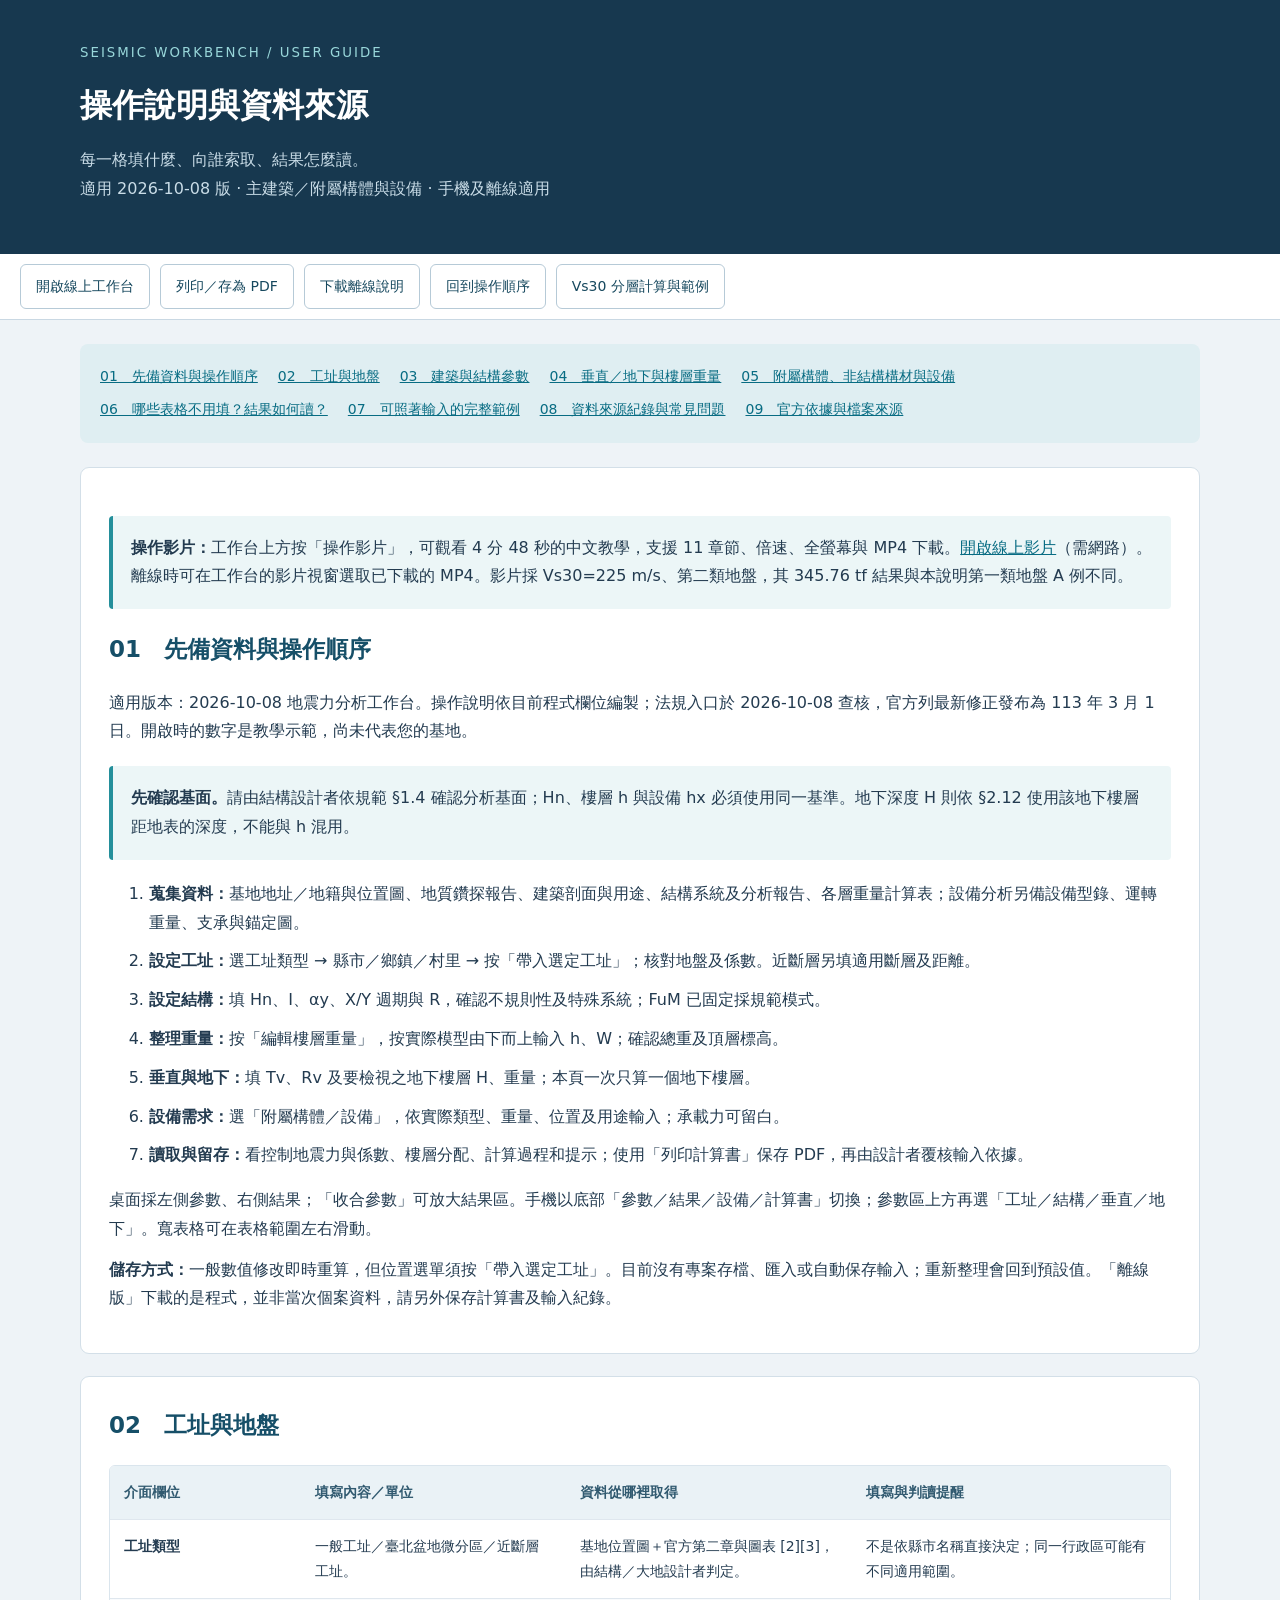
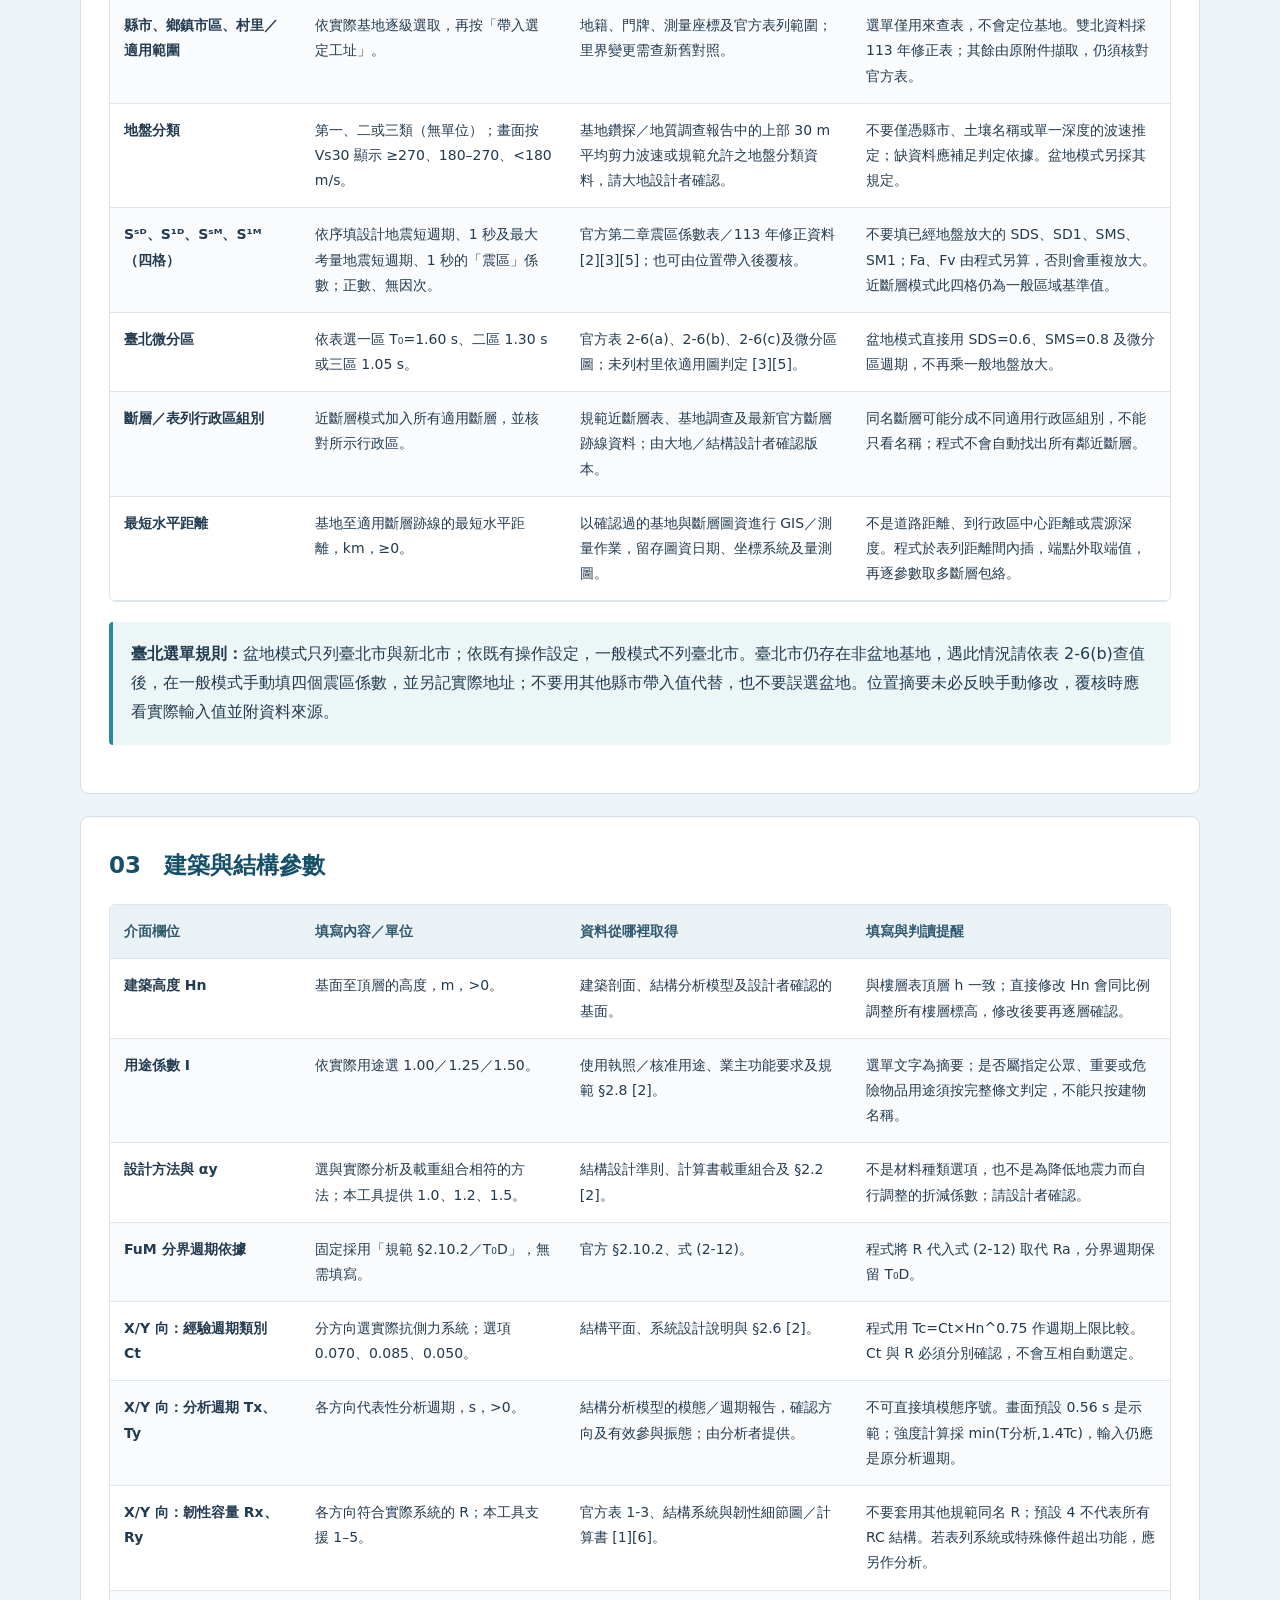
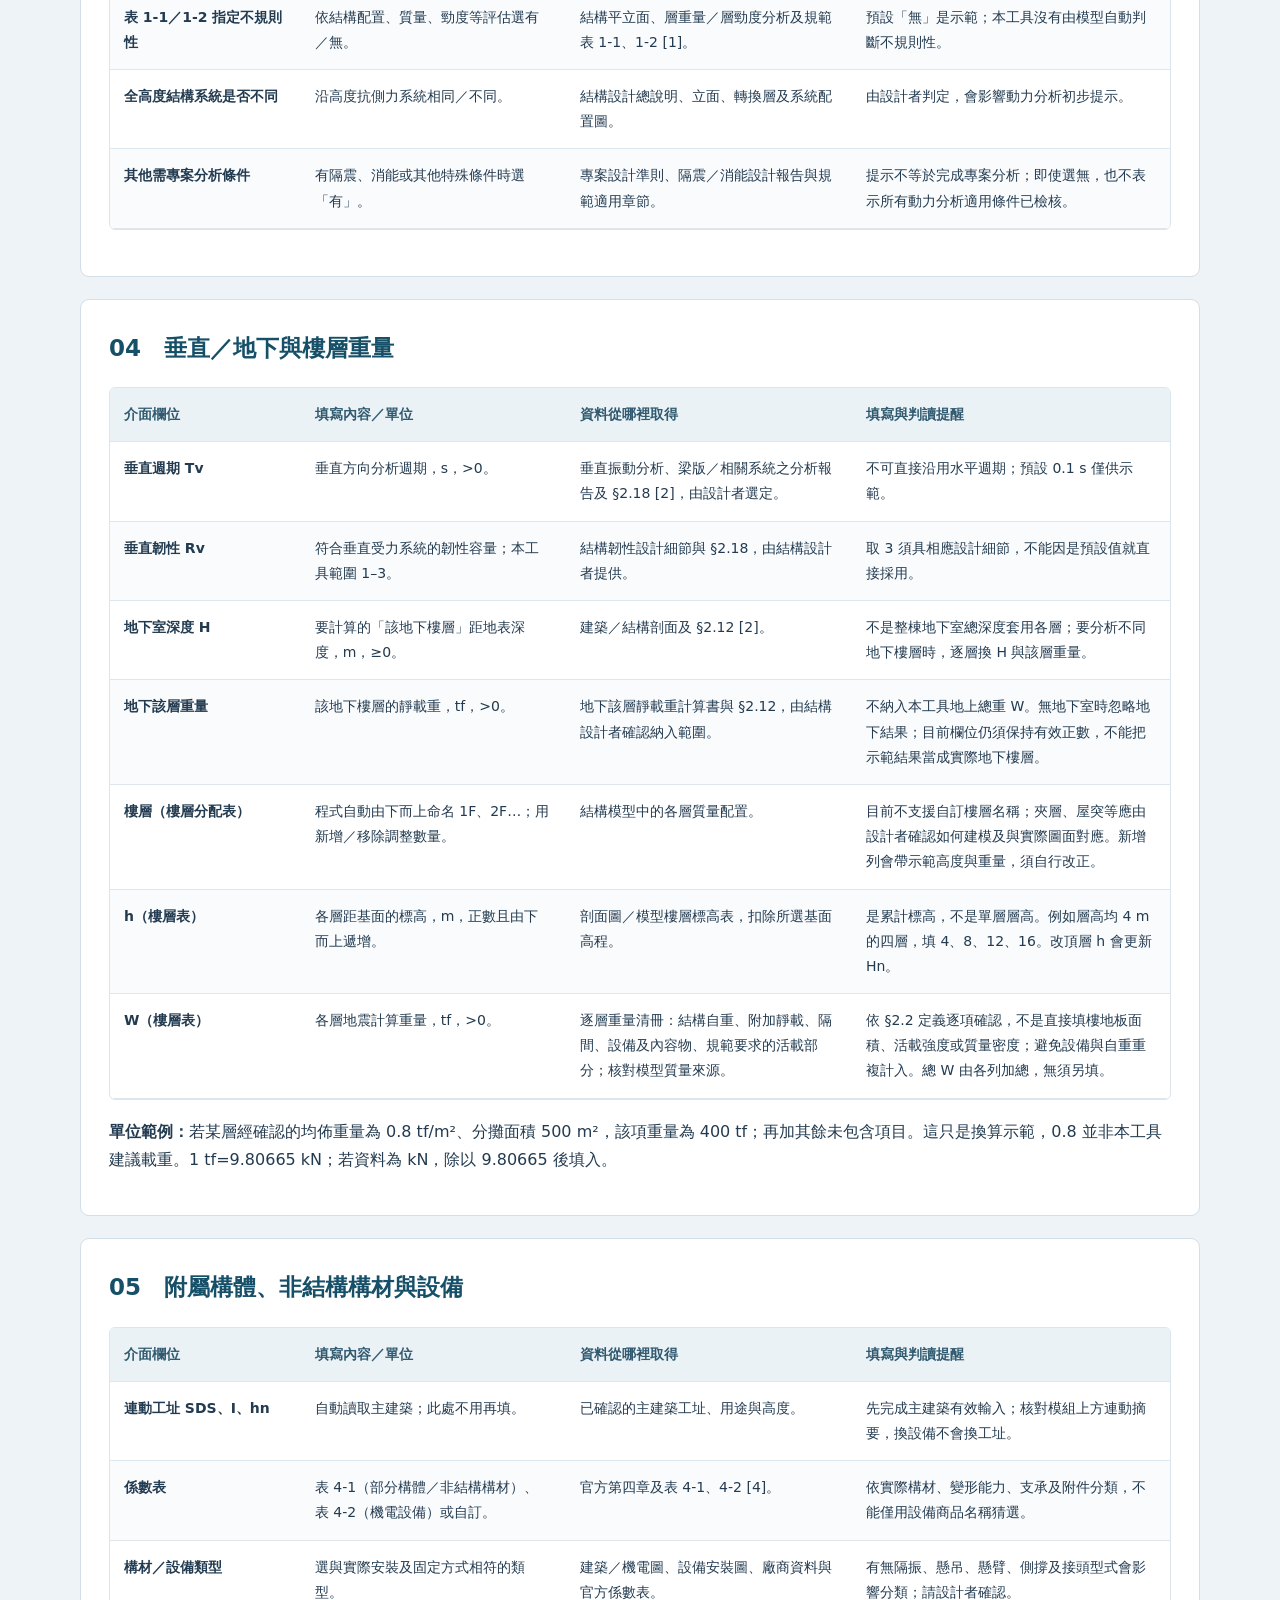
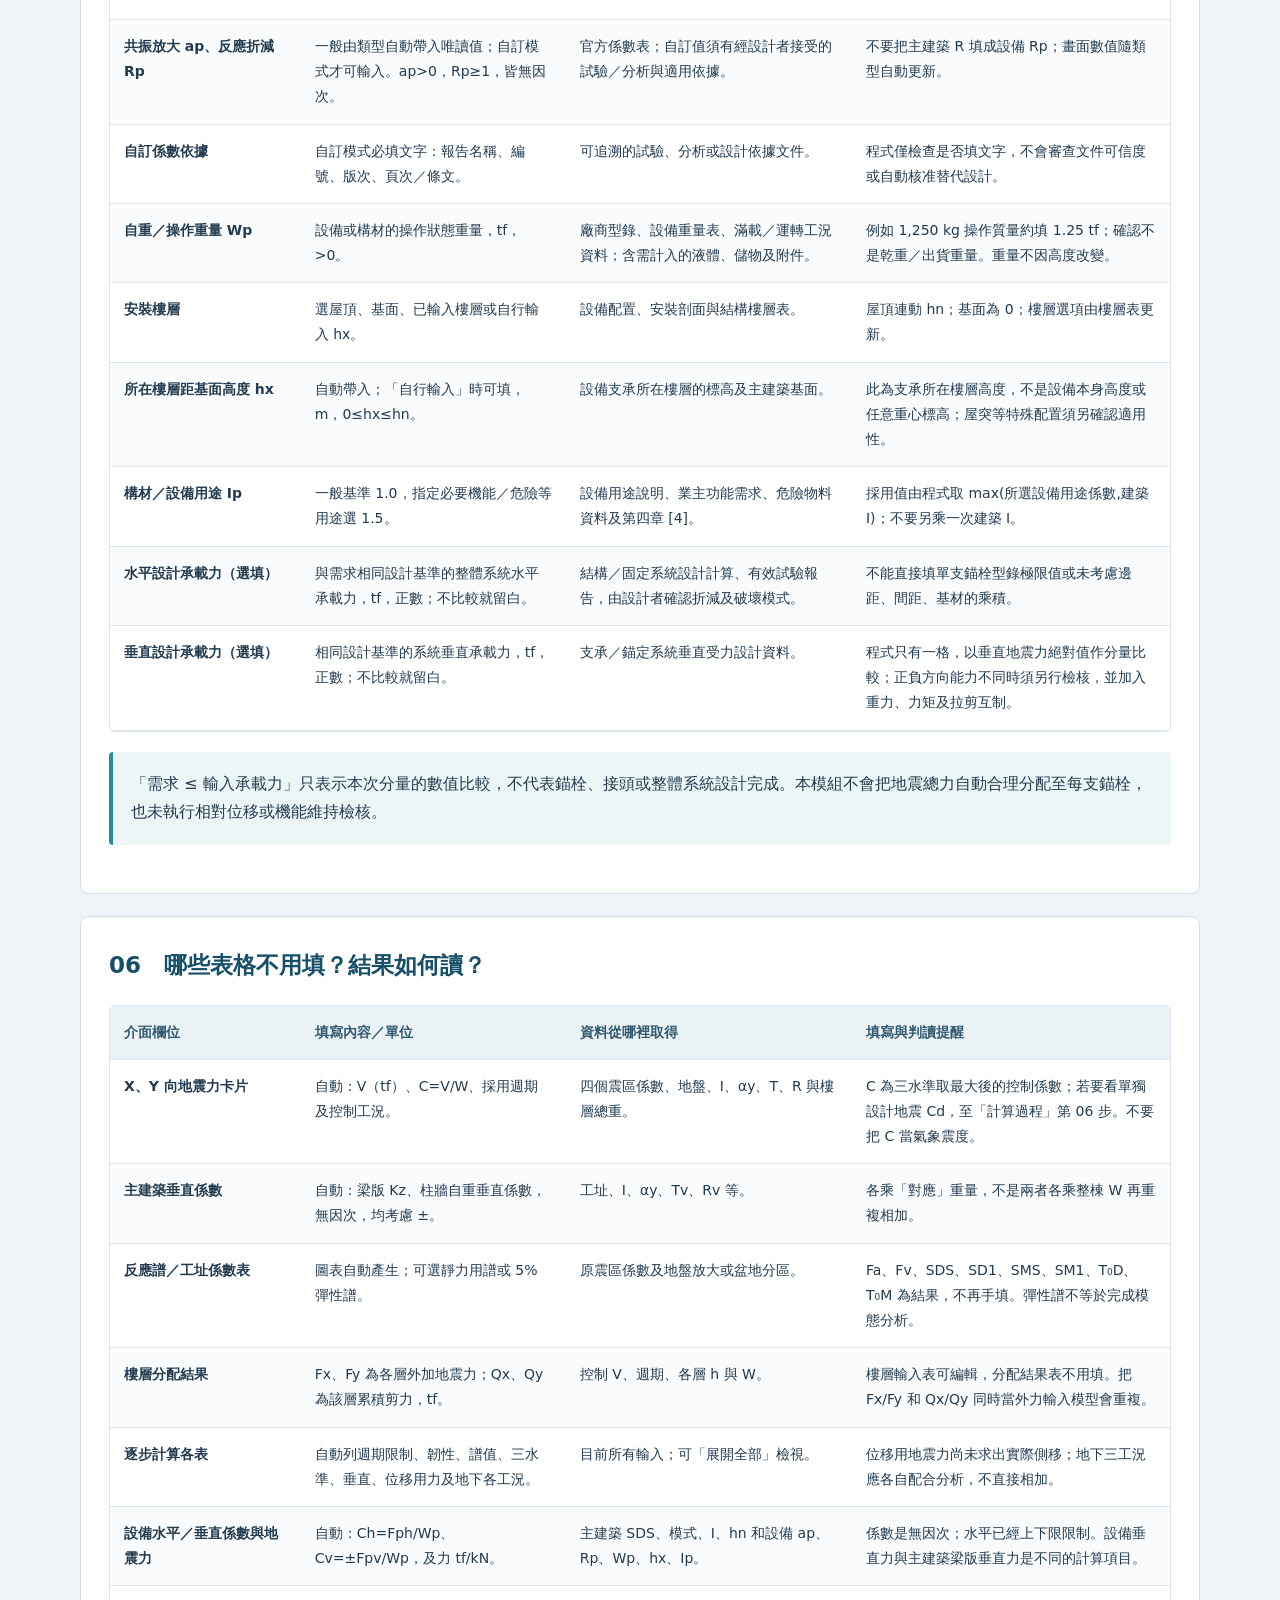
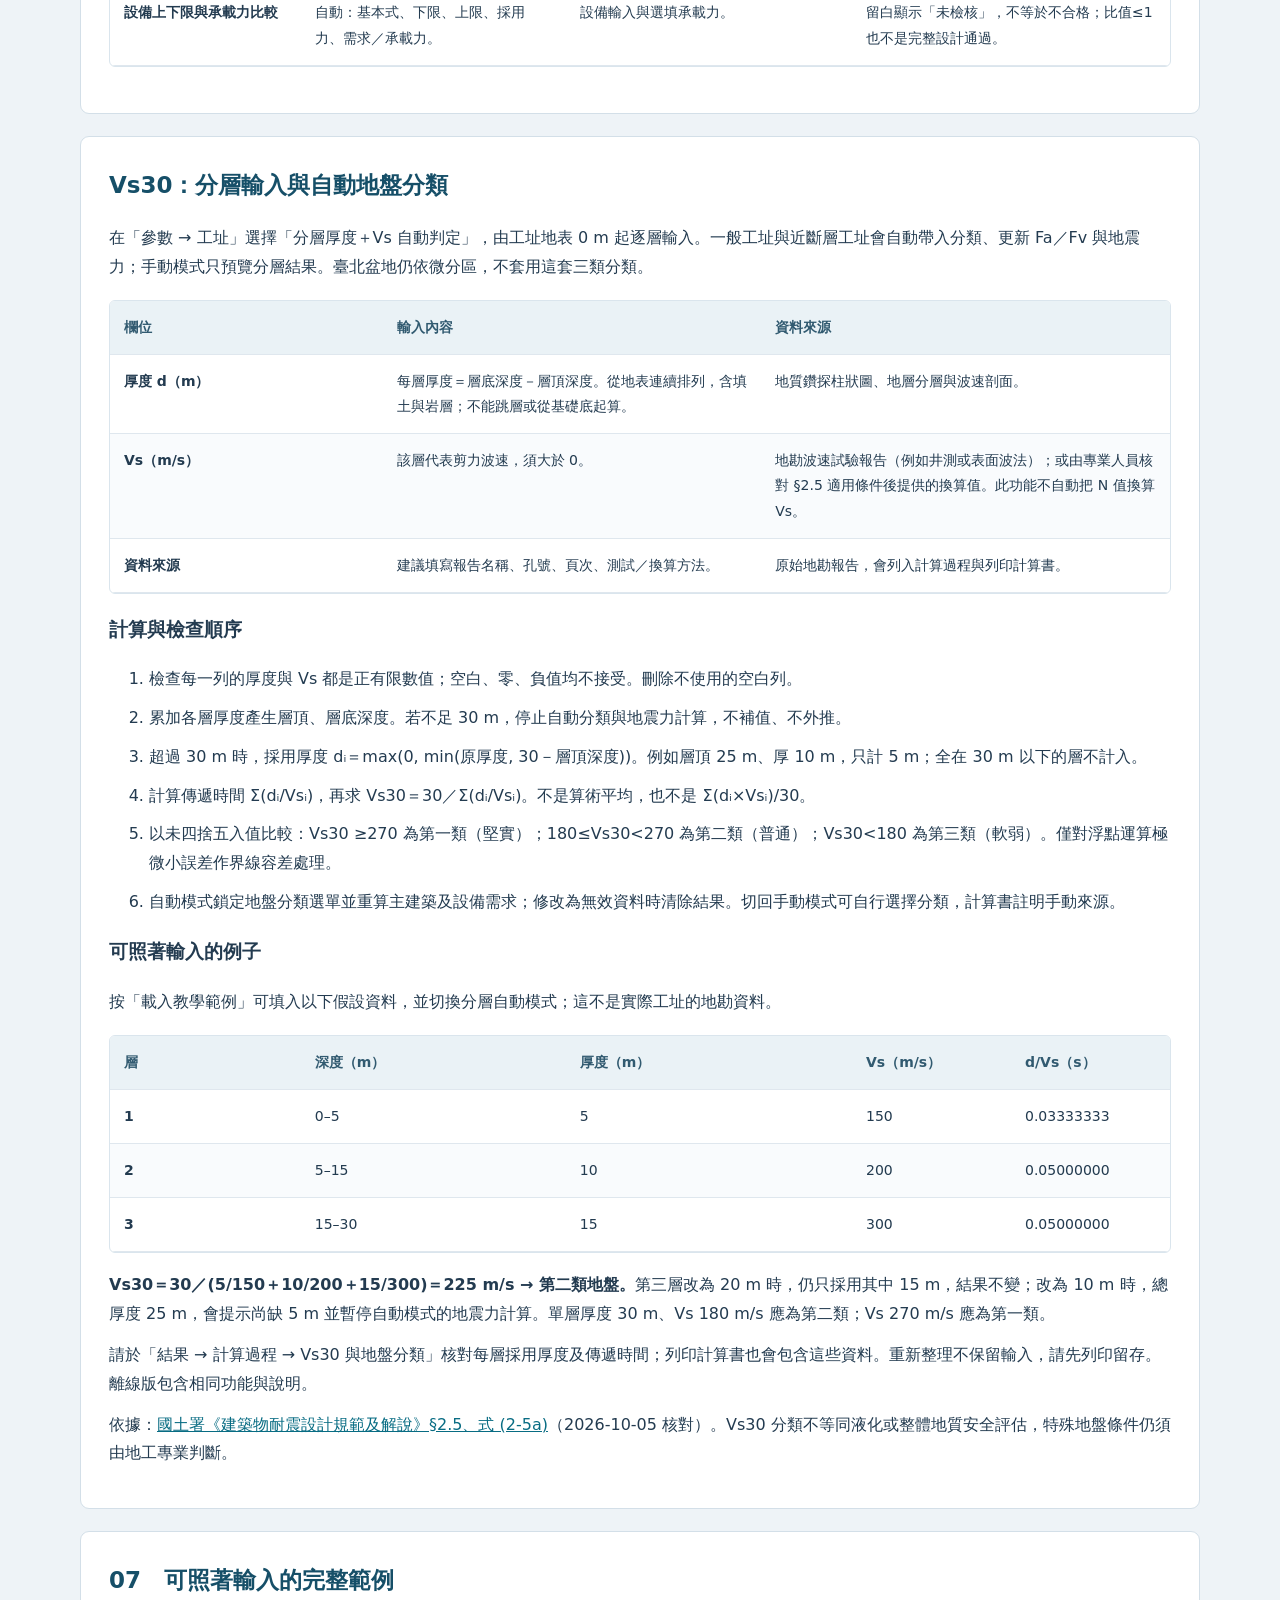
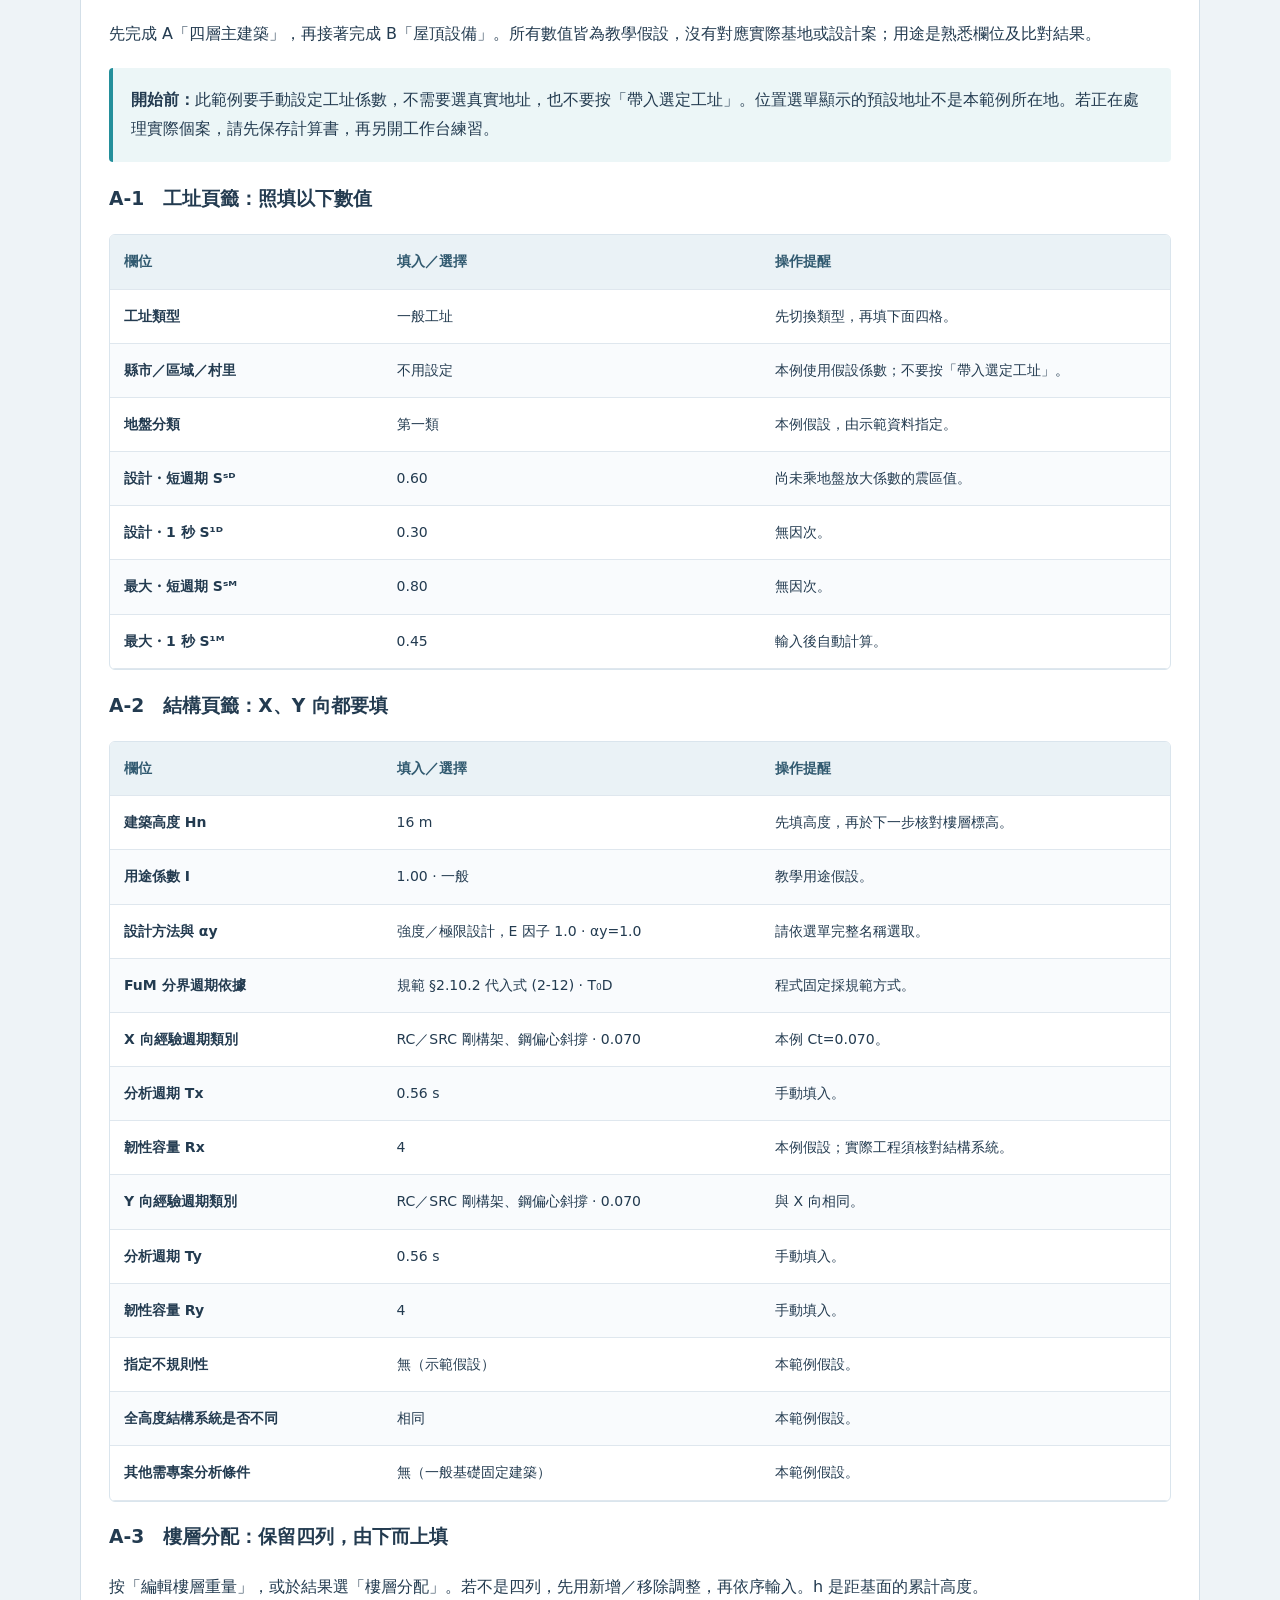
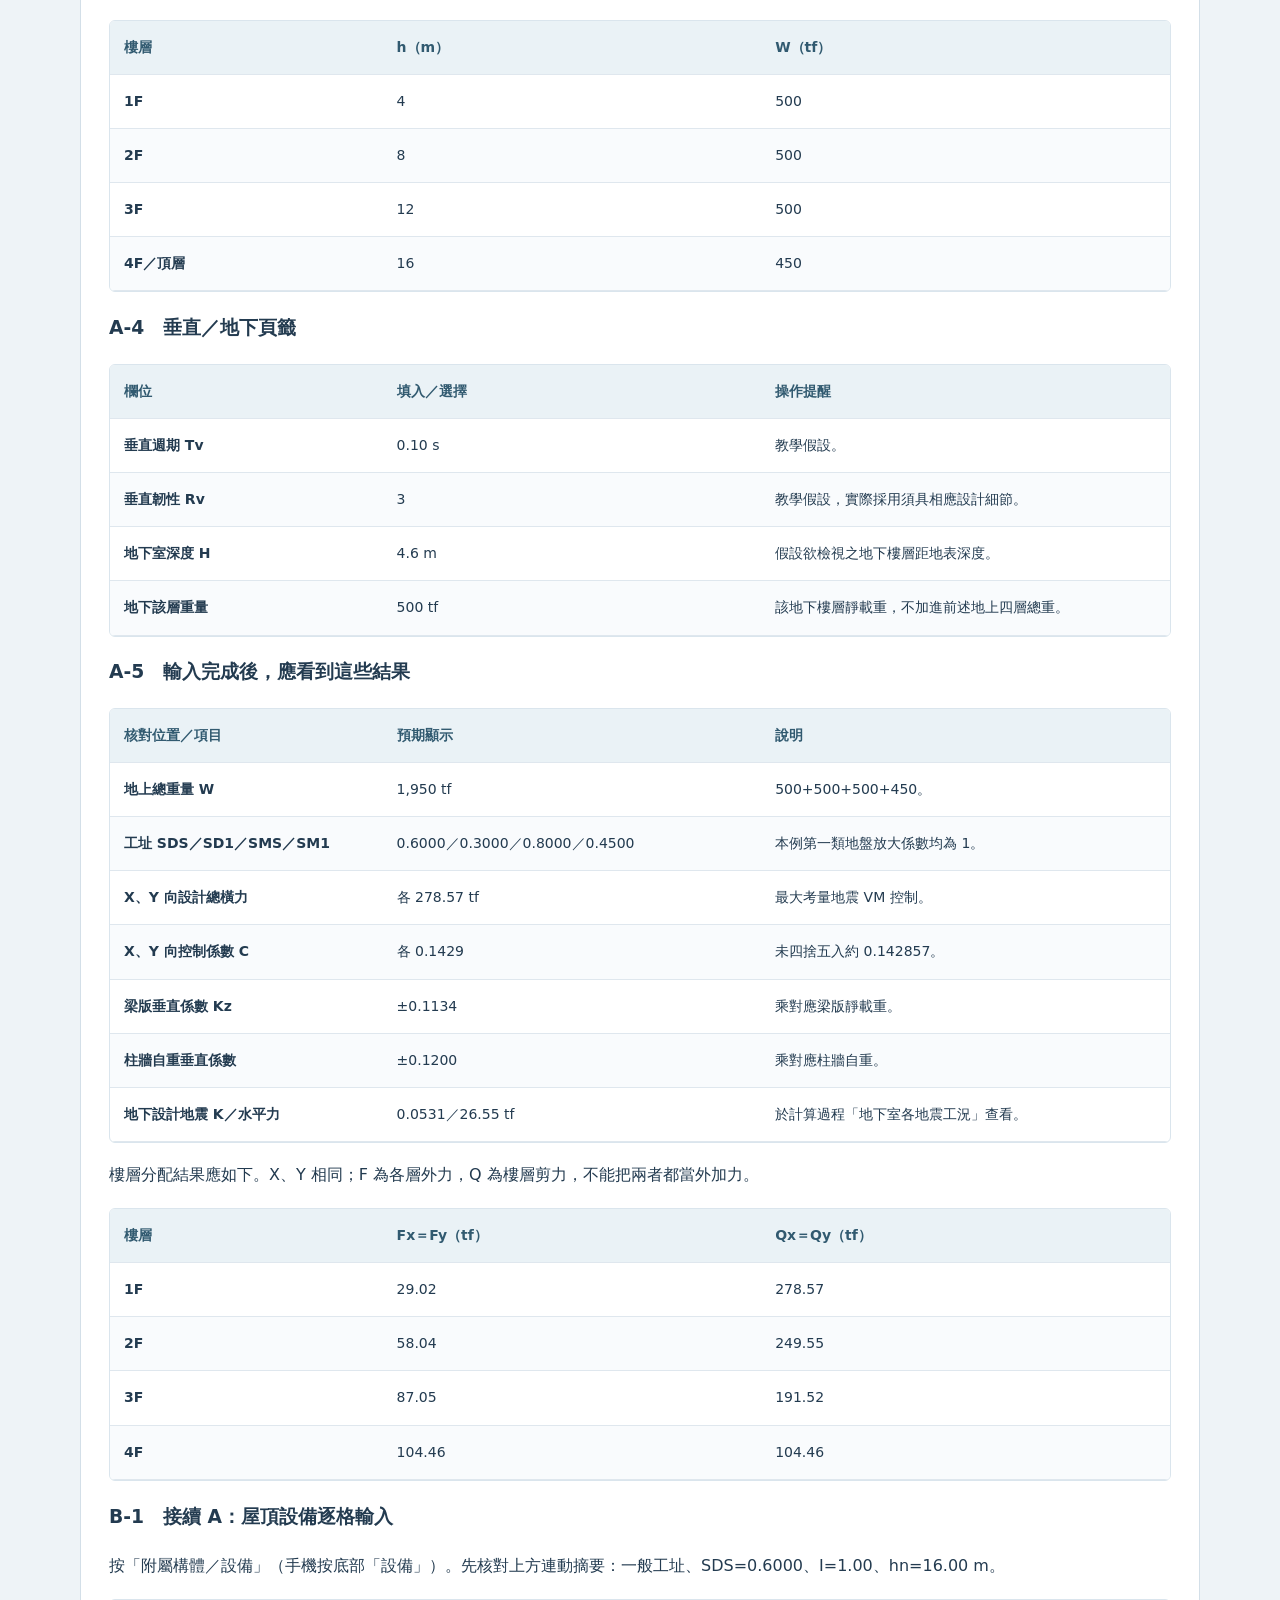
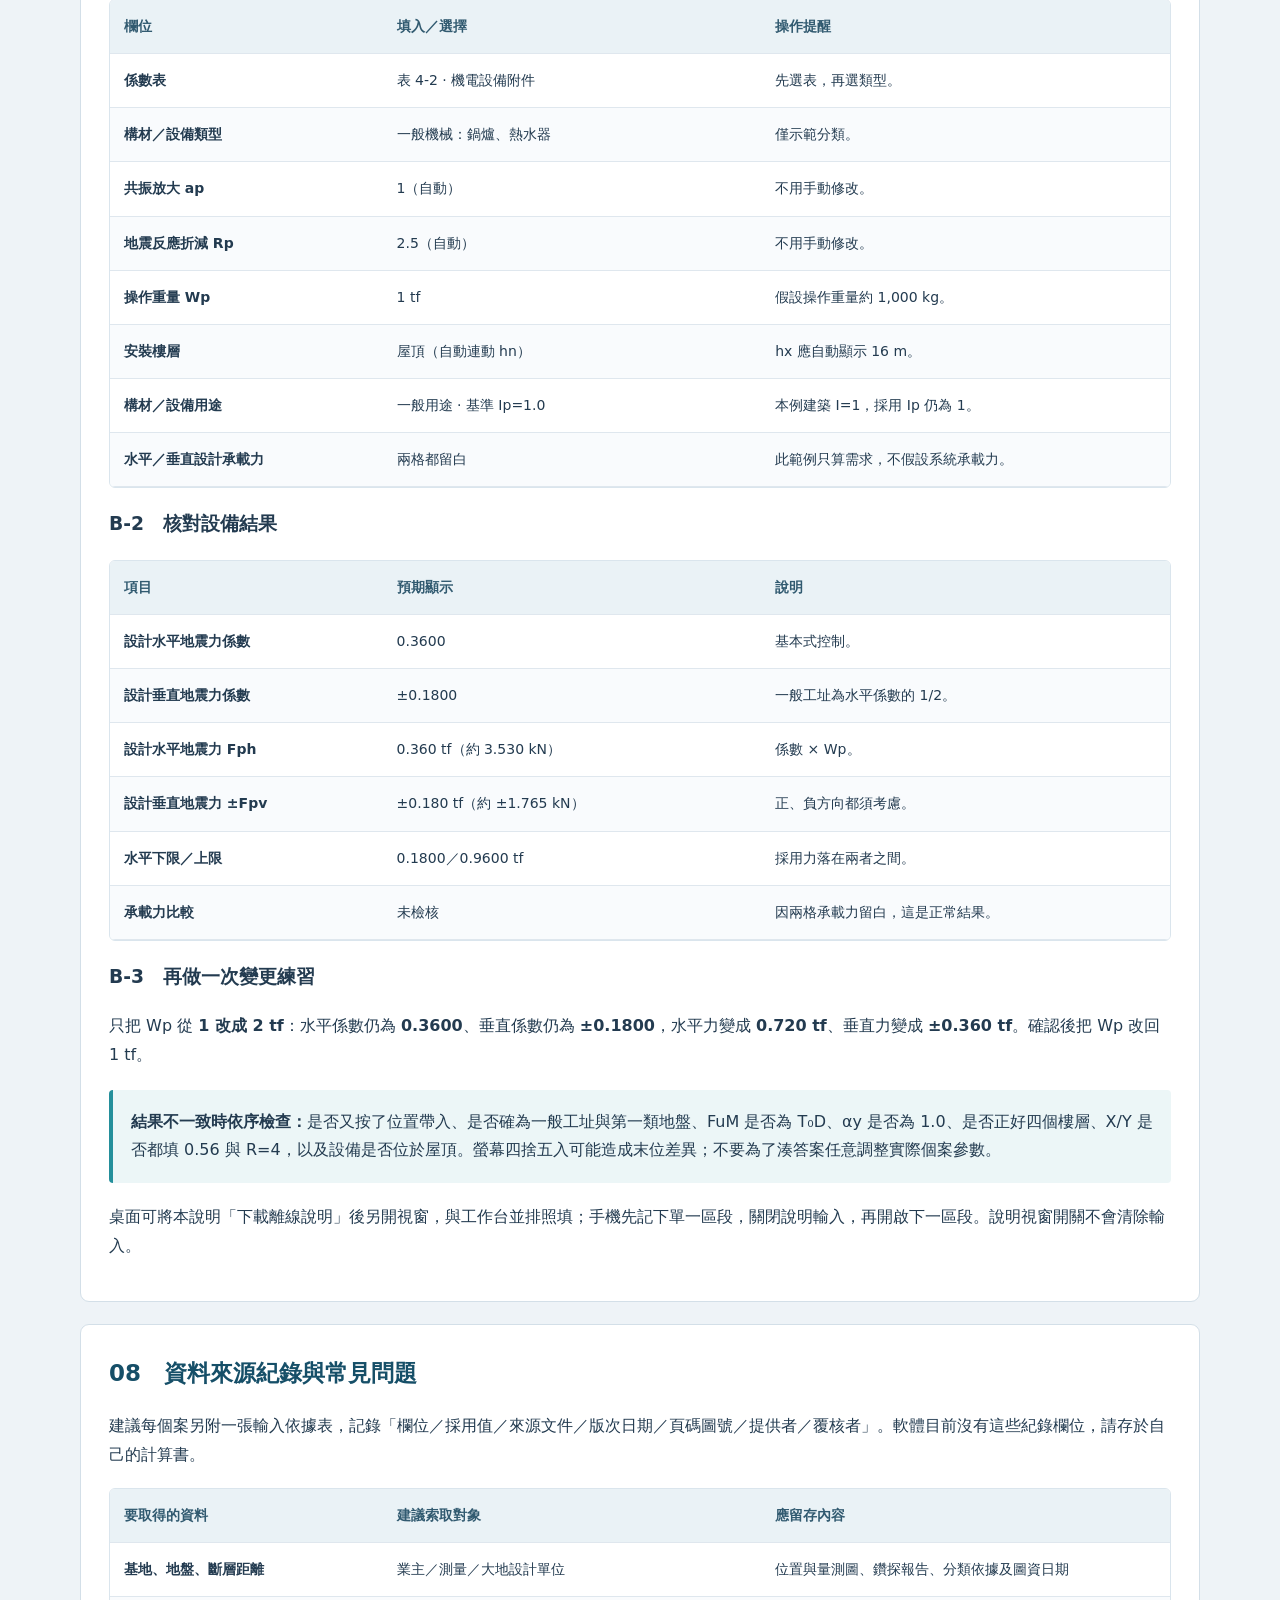
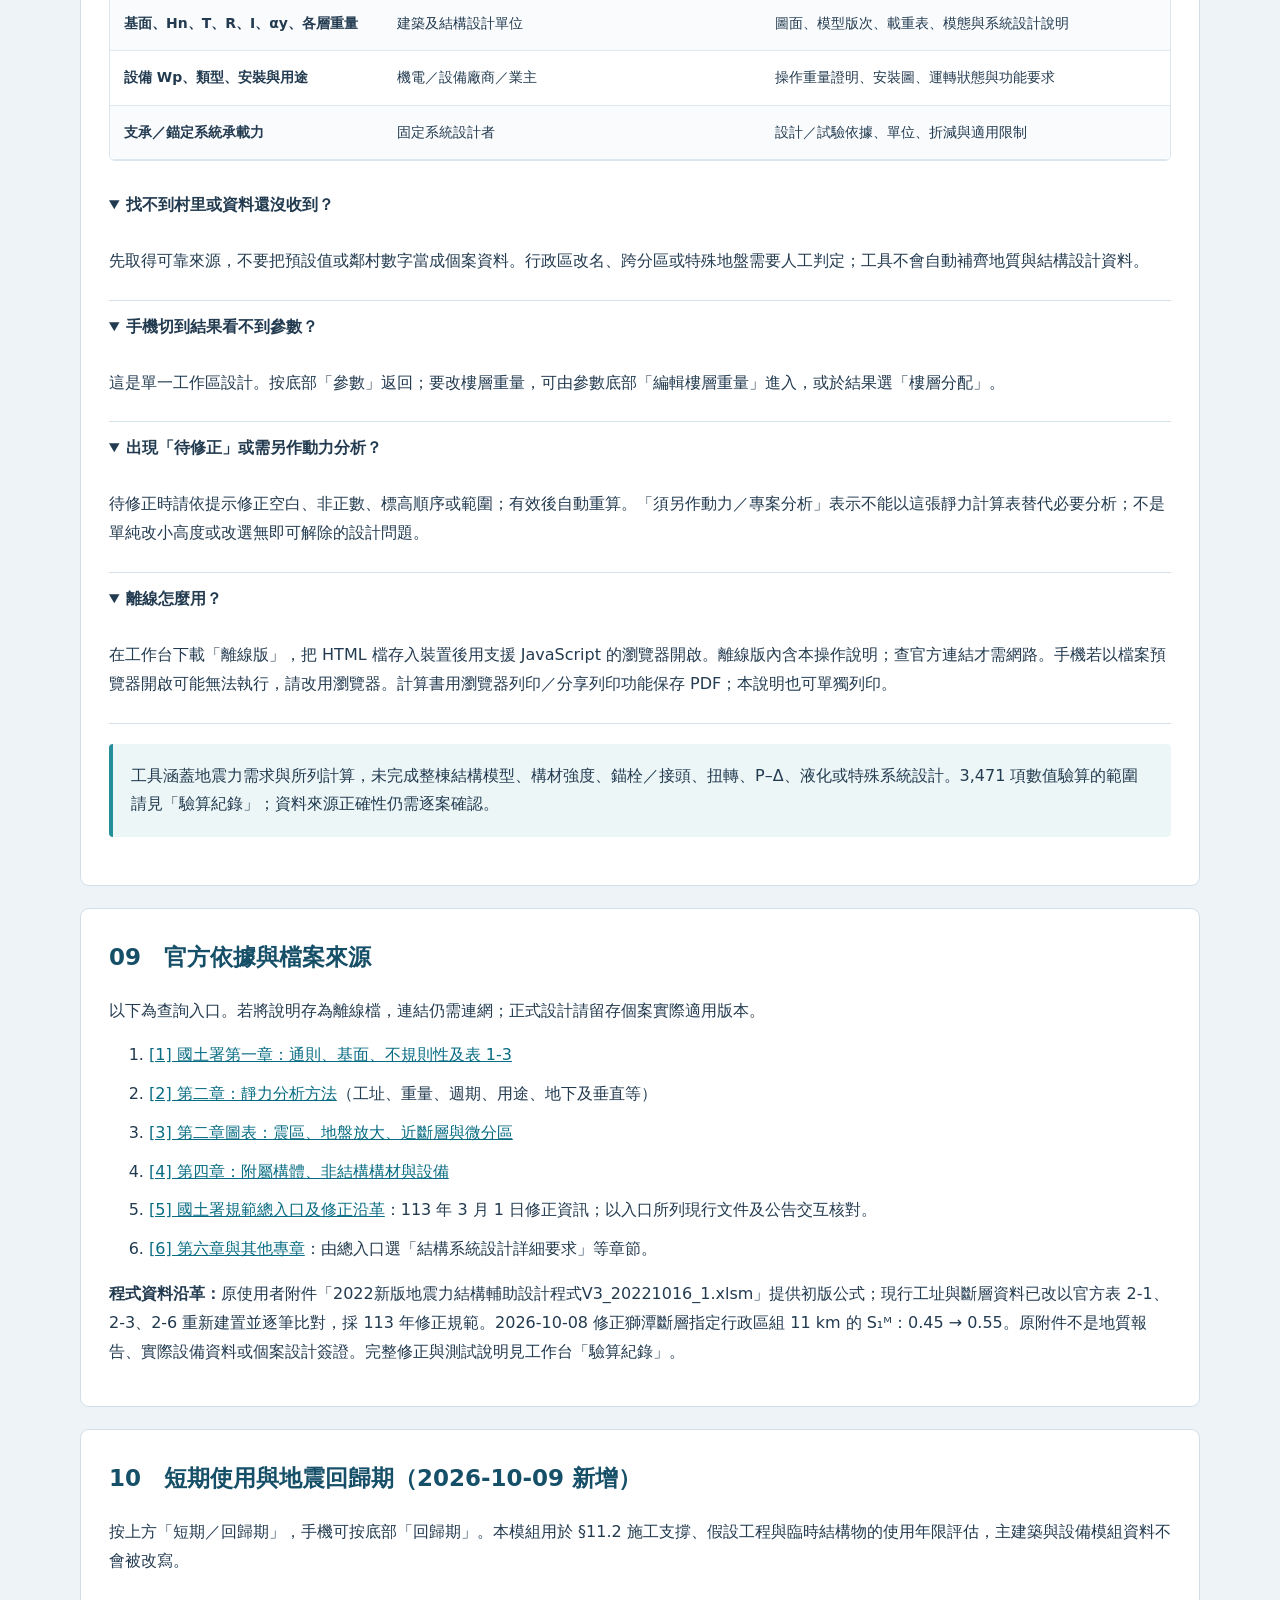
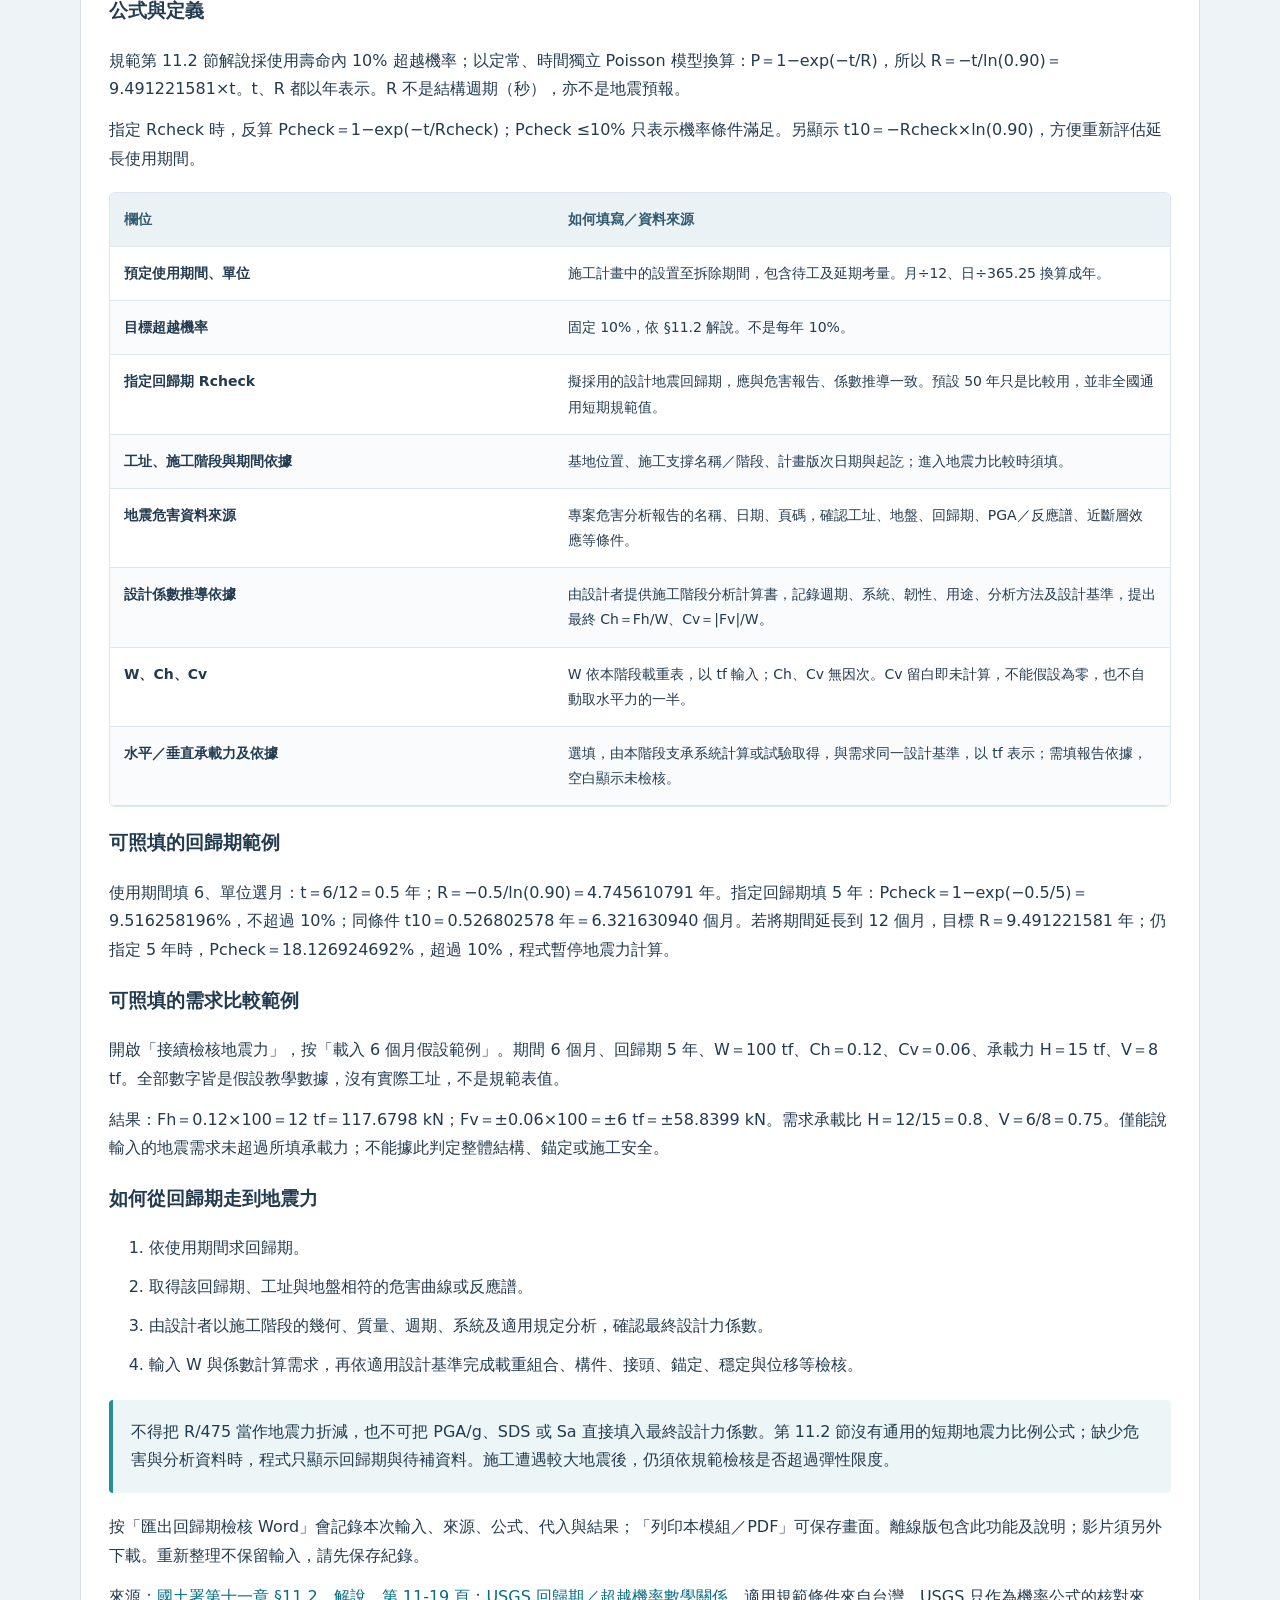
==== commit 08aac559: "Add Taiwan §11.2 short-term return-period checks, sourced demand input and offline reports" ====
--- a/manual.html
+++ b/manual.html
@@ -1,3 +1,6 @@
-<!doctype html><html lang="zh-Hant"><head><meta charset="utf-8"><meta name="viewport" content="width=device-width,initial-scale=1"><title>操作說明與資料來源｜地震力分析工作台</title><style>*{box-sizing:border-box}html{scroll-behavior:smooth;scroll-padding-top:90px}body{margin:0;font:16px/1.8 system-ui,"Microsoft JhengHei",sans-serif;background:#eef3f7;color:#233b50}header{background:#17384f;color:white;padding:38px max(24px,calc((100vw - 1120px)/2))}header small{letter-spacing:2px;color:#99d7da}h1{font-size:32px;margin:10px 0}header p{color:#c9dce7;max-width:760px}nav{position:sticky;top:0;background:white;border-bottom:1px solid #c9d8e3;padding:10px 20px;display:flex;gap:10px;z-index:2;flex-wrap:wrap}a{color:#086c83}nav a,button{padding:9px 15px;border:1px solid #b6cad7;background:white;border-radius:6px;font:inherit;font-size:14px;text-decoration:none;cursor:pointer;min-height:44px;color:#16485e}main{max-width:1160px;margin:auto;padding:24px 20px 60px}.toc{display:flex;flex-wrap:wrap;gap:8px 20px;margin:0 0 24px;padding:20px;background:#dfeef2;border-radius:8px}.toc a{font-size:14px}section{background:white;padding:28px;border:1px solid #d3dfe8;border-radius:9px;margin-bottom:22px}h2{font-size:23px;margin:0 0 18px;color:#164f68}p{margin:12px 0}li{margin:10px 0}strong,b{color:inherit}.tablewrap{overflow:auto;border:1px solid #dae5ed;border-radius:6px;margin:18px 0}table{width:100%;border-collapse:collapse;min-width:850px;table-layout:fixed;font-size:14px}th,td{text-align:left;vertical-align:top;padding:14px;border-bottom:1px solid #dfe7ee;overflow-wrap:anywhere}th{background:#eaf2f6;color:#315a70}th:first-child{width:18%}th:nth-child(2){width:25%}th:nth-child(3){width:27%}td:first-child{font-weight:650}tr:nth-child(even){background:#f9fbfd}.notice,.example{padding:18px;border-left:4px solid #248f9b;background:#ecf6f7;border-radius:4px;margin:20px 0}details{border-bottom:1px solid #d4e3eb;padding:12px 0}summary{font-weight:650;cursor:pointer;min-height:44px}footer{font-size:13px;color:#658092;text-align:center;padding:20px}a:focus-visible,button:focus-visible,summary:focus-visible{outline:3px solid #07939f;outline-offset:3px}@media(max-width:640px){header{padding:26px 18px}h1{font-size:25px}main{padding:16px 12px}section{padding:20px 16px}h2{font-size:20px}nav{position:static;padding:10px 12px;gap:6px}nav a,button{font-size:14px;padding:10px}.tablewrap{border:0;overflow:visible}table,thead,tbody,tr,th,td{display:block;min-width:0;width:100%;table-layout:auto}thead{display:none}tr{border:1px solid #cbdce6;border-radius:6px;margin-bottom:14px;padding:6px 12px}td{padding:10px 0;border:0}td:first-child{font-size:17px;color:#125b72;border-bottom:1px solid #d8e6ed}td:not(:first-child):before{content:attr(data-label);display:block;font-size:12px;font-weight:650;color:#668295;margin-bottom:4px}.notice,.example{padding:14px}.toc{padding:16px}ol{padding-left:24px}}@media print{@page{size:A4 landscape;margin:14mm}body{background:white;font-size:11px;line-height:1.6}header{background:white;color:#123;padding:0}header small,header p{color:#456}h1{font-size:24px}nav,.toc,.no-print{display:none}main{padding:0;max-width:none}section{border:0;padding:10px 0;margin-bottom:12px}h2{font-size:18px;break-after:avoid}table{font-size:10px;min-width:0}th,td{padding:7px}tr{break-inside:avoid}.tablewrap{overflow:visible}thead{display:table-header-group}a{color:#123;text-decoration:none}.notice,.example{padding:10px}footer{font-size:10px}}</style></head><body><header><small>SEISMIC WORKBENCH / USER GUIDE</small><h1>操作說明與資料來源</h1><p>每一格填什麼、向誰索取、結果怎麼讀。<br>適用 2026-10-08 版 · 主建築／附屬構體與設備 · 手機及離線適用</p></header><nav><a href="https://jerry597640-droid.github.io/seismic-force-calculator/" target="_blank" rel="noopener">開啟線上工作台</a><button onclick="window.print()">列印／存為 PDF</button><button id="saveGuide">下載離線說明</button><a href="#start">回到操作順序</a><a href="#vs30">Vs30 分層計算與範例</a></nav><main><div class="toc" aria-label="章節目錄"><a href="#start">01　先備資料與操作順序</a><a href="#site">02　工址與地盤</a><a href="#structure">03　建築與結構參數</a><a href="#vertical">04　垂直／地下與樓層重量</a><a href="#equipment">05　附屬構體、非結構構材與設備</a><a href="#outputs">06　哪些表格不用填？結果如何讀？</a><a href="#example">07　可照著輸入的完整範例</a><a href="#records">08　資料來源紀錄與常見問題</a><a href="#sources">09　官方依據與檔案來源</a></div><section id="start"><div class="notice"><b>操作影片：</b>工作台上方按「操作影片」，可觀看 4 分 48 秒的中文教學，支援 11 章節、倍速、全螢幕與 MP4 下載。<a href="https://jerry597640-droid.github.io/seismic-force-calculator/index.html#tutorial" target="_blank" rel="noopener">開啟線上影片</a>（需網路）。離線時可在工作台的影片視窗選取已下載的 MP4。影片採 Vs30=225 m/s、第二類地盤，其 345.76 tf 結果與本說明第一類地盤 A 例不同。</div><h2>01　先備資料與操作順序</h2><p>適用版本：2026-10-08 地震力分析工作台。操作說明依目前程式欄位編製；法規入口於 2026-10-08 查核，官方列最新修正發布為 113 年 3 月 1 日。開啟時的數字是教學示範，尚未代表您的基地。</p><div class="notice"><b>先確認基面。</b>請由結構設計者依規範 §1.4 確認分析基面；Hn、樓層 h 與設備 hx 必須使用同一基準。地下深度 H 則依 §2.12 使用該地下樓層距地表的深度，不能與 h 混用。</div><ol><li><b>蒐集資料：</b>基地地址／地籍與位置圖、地質鑽探報告、建築剖面與用途、結構系統及分析報告、各層重量計算表；設備分析另備設備型錄、運轉重量、支承與錨定圖。</li><li><b>設定工址：</b>選工址類型 → 縣市／鄉鎮／村里 → 按「帶入選定工址」；核對地盤及係數。近斷層另填適用斷層及距離。</li><li><b>設定結構：</b>填 Hn、I、αy、X/Y 週期與 R，確認不規則性及特殊系統；FuM 已固定採規範模式。</li><li><b>整理重量：</b>按「編輯樓層重量」，按實際模型由下而上輸入 h、W；確認總重及頂層標高。</li><li><b>垂直與地下：</b>填 Tv、Rv 及要檢視之地下樓層 H、重量；本頁一次只算一個地下樓層。</li><li><b>設備需求：</b>選「附屬構體／設備」，依實際類型、重量、位置及用途輸入；承載力可留白。</li><li><b>讀取與留存：</b>看控制地震力與係數、樓層分配、計算過程和提示；使用「列印計算書」保存 PDF，再由設計者覆核輸入依據。</li></ol><p>桌面採左側參數、右側結果；「收合參數」可放大結果區。手機以底部「參數／結果／設備／計算書」切換；參數區上方再選「工址／結構／垂直／地下」。寬表格可在表格範圍左右滑動。</p><p><b>儲存方式：</b>一般數值修改即時重算，但位置選單須按「帶入選定工址」。目前沒有專案存檔、匯入或自動保存輸入；重新整理會回到預設值。「離線版」下載的是程式，並非當次個案資料，請另外保存計算書及輸入紀錄。</p></section><section id="site"><h2>02　工址與地盤</h2><div class="tablewrap"><table><thead><tr><th>介面欄位</th><th>填寫內容／單位</th><th>資料從哪裡取得</th><th>填寫與判讀提醒</th></tr></thead><tbody><tr><td data-label="介面欄位">工址類型</td><td data-label="填寫內容／單位">一般工址／臺北盆地微分區／近斷層工址。</td><td data-label="資料從哪裡取得">基地位置圖＋官方第二章與圖表 [2][3]，由結構／大地設計者判定。</td><td data-label="填寫與判讀提醒">不是依縣市名稱直接決定；同一行政區可能有不同適用範圍。</td></tr><tr><td data-label="介面欄位">縣市、鄉鎮市區、村里／適用範圍</td><td data-label="填寫內容／單位">依實際基地逐級選取，再按「帶入選定工址」。</td><td data-label="資料從哪裡取得">地籍、門牌、測量座標及官方表列範圍；里界變更需查新舊對照。</td><td data-label="填寫與判讀提醒">選單僅用來查表，不會定位基地。雙北資料採 113 年修正表；其餘由原附件擷取，仍須核對官方表。</td></tr><tr><td data-label="介面欄位">地盤分類</td><td data-label="填寫內容／單位">第一、二或三類（無單位）；畫面按 Vs30 顯示 ≥270、180–270、<180 m/s。</td><td data-label="資料從哪裡取得">基地鑽探／地質調查報告中的上部 30 m 平均剪力波速或規範允許之地盤分類資料，請大地設計者確認。</td><td data-label="填寫與判讀提醒">不要僅憑縣市、土壤名稱或單一深度的波速推定；缺資料應補足判定依據。盆地模式另採其規定。</td></tr><tr><td data-label="介面欄位">Sˢᴰ、S¹ᴰ、Sˢᴹ、S¹ᴹ（四格）</td><td data-label="填寫內容／單位">依序填設計地震短週期、1 秒及最大考量地震短週期、1 秒的「震區」係數；正數、無因次。</td><td data-label="資料從哪裡取得">官方第二章震區係數表／113 年修正資料 [2][3][5]；也可由位置帶入後覆核。</td><td data-label="填寫與判讀提醒">不要填已經地盤放大的 SDS、SD1、SMS、SM1；Fa、Fv 由程式另算，否則會重複放大。近斷層模式此四格仍為一般區域基準值。</td></tr><tr><td data-label="介面欄位">臺北微分區</td><td data-label="填寫內容／單位">依表選一區 T₀=1.60 s、二區 1.30 s 或三區 1.05 s。</td><td data-label="資料從哪裡取得">官方表 2-6(a)、2-6(b)、2-6(c)及微分區圖；未列村里依適用圖判定 [3][5]。</td><td data-label="填寫與判讀提醒">盆地模式直接用 SDS=0.6、SMS=0.8 及微分區週期，不再乘一般地盤放大。</td></tr><tr><td data-label="介面欄位">斷層／表列行政區組別</td><td data-label="填寫內容／單位">近斷層模式加入所有適用斷層，並核對所示行政區。</td><td data-label="資料從哪裡取得">規範近斷層表、基地調查及最新官方斷層跡線資料；由大地／結構設計者確認版本。</td><td data-label="填寫與判讀提醒">同名斷層可能分成不同適用行政區組別，不能只看名稱；程式不會自動找出所有鄰近斷層。</td></tr><tr><td data-label="介面欄位">最短水平距離</td><td data-label="填寫內容／單位">基地至適用斷層跡線的最短水平距離，km，≥0。</td><td data-label="資料從哪裡取得">以確認過的基地與斷層圖資進行 GIS／測量作業，留存圖資日期、坐標系統及量測圖。</td><td data-label="填寫與判讀提醒">不是道路距離、到行政區中心距離或震源深度。程式於表列距離間內插，端點外取端值，再逐參數取多斷層包絡。</td></tr></tbody></table></div><div class="notice"><b>臺北選單規則：</b>盆地模式只列臺北市與新北市；依既有操作設定，一般模式不列臺北市。臺北市仍存在非盆地基地，遇此情況請依表 2-6(b)查值後，在一般模式手動填四個震區係數，並另記實際地址；不要用其他縣市帶入值代替，也不要誤選盆地。位置摘要未必反映手動修改，覆核時應看實際輸入值並附資料來源。</div></section><section id="structure"><h2>03　建築與結構參數</h2><div class="tablewrap"><table><thead><tr><th>介面欄位</th><th>填寫內容／單位</th><th>資料從哪裡取得</th><th>填寫與判讀提醒</th></tr></thead><tbody><tr><td data-label="介面欄位">建築高度 Hn</td><td data-label="填寫內容／單位">基面至頂層的高度，m，>0。</td><td data-label="資料從哪裡取得">建築剖面、結構分析模型及設計者確認的基面。</td><td data-label="填寫與判讀提醒">與樓層表頂層 h 一致；直接修改 Hn 會同比例調整所有樓層標高，修改後要再逐層確認。</td></tr><tr><td data-label="介面欄位">用途係數 I</td><td data-label="填寫內容／單位">依實際用途選 1.00／1.25／1.50。</td><td data-label="資料從哪裡取得">使用執照／核准用途、業主功能要求及規範 §2.8 [2]。</td><td data-label="填寫與判讀提醒">選單文字為摘要；是否屬指定公眾、重要或危險物品用途須按完整條文判定，不能只按建物名稱。</td></tr><tr><td data-label="介面欄位">設計方法與 αy</td><td data-label="填寫內容／單位">選與實際分析及載重組合相符的方法；本工具提供 1.0、1.2、1.5。</td><td data-label="資料從哪裡取得">結構設計準則、計算書載重組合及 §2.2 [2]。</td><td data-label="填寫與判讀提醒">不是材料種類選項，也不是為降低地震力而自行調整的折減係數；請設計者確認。</td></tr><tr><td data-label="介面欄位">FuM 分界週期依據</td><td data-label="填寫內容／單位">固定採用「規範 §2.10.2／T₀D」，無需填寫。</td><td data-label="資料從哪裡取得">官方 §2.10.2、式 (2-12)。</td><td data-label="填寫與判讀提醒">程式將 R 代入式 (2-12) 取代 Ra，分界週期保留 T₀D。</td></tr><tr><td data-label="介面欄位">X/Y 向：經驗週期類別 Ct</td><td data-label="填寫內容／單位">分方向選實際抗側力系統；選項 0.070、0.085、0.050。</td><td data-label="資料從哪裡取得">結構平面、系統設計說明與 §2.6 [2]。</td><td data-label="填寫與判讀提醒">程式用 Tc=Ct×Hn^0.75 作週期上限比較。Ct 與 R 必須分別確認，不會互相自動選定。</td></tr><tr><td data-label="介面欄位">X/Y 向：分析週期 Tx、Ty</td><td data-label="填寫內容／單位">各方向代表性分析週期，s，>0。</td><td data-label="資料從哪裡取得">結構分析模型的模態／週期報告，確認方向及有效參與振態；由分析者提供。</td><td data-label="填寫與判讀提醒">不可直接填模態序號。畫面預設 0.56 s 是示範；強度計算採 min(T分析,1.4Tc)，輸入仍應是原分析週期。</td></tr><tr><td data-label="介面欄位">X/Y 向：韌性容量 Rx、Ry</td><td data-label="填寫內容／單位">各方向符合實際系統的 R；本工具支援 1–5。</td><td data-label="資料從哪裡取得">官方表 1-3、結構系統與韌性細節圖／計算書 [1][6]。</td><td data-label="填寫與判讀提醒">不要套用其他規範同名 R；預設 4 不代表所有 RC 結構。若表列系統或特殊條件超出功能，應另作分析。</td></tr><tr><td data-label="介面欄位">表 1-1／1-2 指定不規則性</td><td data-label="填寫內容／單位">依結構配置、質量、勁度等評估選有／無。</td><td data-label="資料從哪裡取得">結構平立面、層重量／層勁度分析及規範表 1-1、1-2 [1]。</td><td data-label="填寫與判讀提醒">預設「無」是示範；本工具沒有由模型自動判斷不規則性。</td></tr><tr><td data-label="介面欄位">全高度結構系統是否不同</td><td data-label="填寫內容／單位">沿高度抗側力系統相同／不同。</td><td data-label="資料從哪裡取得">結構設計總說明、立面、轉換層及系統配置圖。</td><td data-label="填寫與判讀提醒">由設計者判定，會影響動力分析初步提示。</td></tr><tr><td data-label="介面欄位">其他需專案分析條件</td><td data-label="填寫內容／單位">有隔震、消能或其他特殊條件時選「有」。</td><td data-label="資料從哪裡取得">專案設計準則、隔震／消能設計報告與規範適用章節。</td><td data-label="填寫與判讀提醒">提示不等於完成專案分析；即使選無，也不表示所有動力分析適用條件已檢核。</td></tr></tbody></table></div></section><section id="vertical"><h2>04　垂直／地下與樓層重量</h2><div class="tablewrap"><table><thead><tr><th>介面欄位</th><th>填寫內容／單位</th><th>資料從哪裡取得</th><th>填寫與判讀提醒</th></tr></thead><tbody><tr><td data-label="介面欄位">垂直週期 Tv</td><td data-label="填寫內容／單位">垂直方向分析週期，s，>0。</td><td data-label="資料從哪裡取得">垂直振動分析、梁版／相關系統之分析報告及 §2.18 [2]，由設計者選定。</td><td data-label="填寫與判讀提醒">不可直接沿用水平週期；預設 0.1 s 僅供示範。</td></tr><tr><td data-label="介面欄位">垂直韌性 Rv</td><td data-label="填寫內容／單位">符合垂直受力系統的韌性容量；本工具範圍 1–3。</td><td data-label="資料從哪裡取得">結構韌性設計細節與 §2.18，由結構設計者提供。</td><td data-label="填寫與判讀提醒">取 3 須具相應設計細節，不能因是預設值就直接採用。</td></tr><tr><td data-label="介面欄位">地下室深度 H</td><td data-label="填寫內容／單位">要計算的「該地下樓層」距地表深度，m，≥0。</td><td data-label="資料從哪裡取得">建築／結構剖面及 §2.12 [2]。</td><td data-label="填寫與判讀提醒">不是整棟地下室總深度套用各層；要分析不同地下樓層時，逐層換 H 與該層重量。</td></tr><tr><td data-label="介面欄位">地下該層重量</td><td data-label="填寫內容／單位">該地下樓層的靜載重，tf，>0。</td><td data-label="資料從哪裡取得">地下該層靜載重計算書與 §2.12，由結構設計者確認納入範圍。</td><td data-label="填寫與判讀提醒">不納入本工具地上總重 W。無地下室時忽略地下結果；目前欄位仍須保持有效正數，不能把示範結果當成實際地下樓層。</td></tr><tr><td data-label="介面欄位">樓層（樓層分配表）</td><td data-label="填寫內容／單位">程式自動由下而上命名 1F、2F…；用新增／移除調整數量。</td><td data-label="資料從哪裡取得">結構模型中的各層質量配置。</td><td data-label="填寫與判讀提醒">目前不支援自訂樓層名稱；夾層、屋突等應由設計者確認如何建模及與實際圖面對應。新增列會帶示範高度與重量，須自行改正。</td></tr><tr><td data-label="介面欄位">h（樓層表）</td><td data-label="填寫內容／單位">各層距基面的標高，m，正數且由下而上遞增。</td><td data-label="資料從哪裡取得">剖面圖／模型樓層標高表，扣除所選基面高程。</td><td data-label="填寫與判讀提醒">是累計標高，不是單層層高。例如層高均 4 m 的四層，填 4、8、12、16。改頂層 h 會更新 Hn。</td></tr><tr><td data-label="介面欄位">W（樓層表）</td><td data-label="填寫內容／單位">各層地震計算重量，tf，>0。</td><td data-label="資料從哪裡取得">逐層重量清冊：結構自重、附加靜載、隔間、設備及內容物、規範要求的活載部分；核對模型質量來源。</td><td data-label="填寫與判讀提醒">依 §2.2 定義逐項確認，不是直接填樓地板面積、活載強度或質量密度；避免設備與自重重複計入。總 W 由各列加總，無須另填。</td></tr></tbody></table></div><p><b>單位範例：</b>若某層經確認的均佈重量為 0.8 tf/m²、分攤面積 500 m²，該項重量為 400 tf；再加其餘未包含項目。這只是換算示範，0.8 並非本工具建議載重。1 tf=9.80665 kN；若資料為 kN，除以 9.80665 後填入。</p></section><section id="equipment"><h2>05　附屬構體、非結構構材與設備</h2><div class="tablewrap"><table><thead><tr><th>介面欄位</th><th>填寫內容／單位</th><th>資料從哪裡取得</th><th>填寫與判讀提醒</th></tr></thead><tbody><tr><td data-label="介面欄位">連動工址 SDS、I、hn</td><td data-label="填寫內容／單位">自動讀取主建築；此處不用再填。</td><td data-label="資料從哪裡取得">已確認的主建築工址、用途與高度。</td><td data-label="填寫與判讀提醒">先完成主建築有效輸入；核對模組上方連動摘要，換設備不會換工址。</td></tr><tr><td data-label="介面欄位">係數表</td><td data-label="填寫內容／單位">表 4-1（部分構體／非結構構材）、表 4-2（機電設備）或自訂。</td><td data-label="資料從哪裡取得">官方第四章及表 4-1、4-2 [4]。</td><td data-label="填寫與判讀提醒">依實際構材、變形能力、支承及附件分類，不能僅用設備商品名稱猜選。</td></tr><tr><td data-label="介面欄位">構材／設備類型</td><td data-label="填寫內容／單位">選與實際安裝及固定方式相符的類型。</td><td data-label="資料從哪裡取得">建築／機電圖、設備安裝圖、廠商資料與官方係數表。</td><td data-label="填寫與判讀提醒">有無隔振、懸吊、懸臂、側撐及接頭型式會影響分類；請設計者確認。</td></tr><tr><td data-label="介面欄位">共振放大 ap、反應折減 Rp</td><td data-label="填寫內容／單位">一般由類型自動帶入唯讀值；自訂模式才可輸入。ap>0，Rp≥1，皆無因次。</td><td data-label="資料從哪裡取得">官方係數表；自訂值須有經設計者接受的試驗／分析與適用依據。</td><td data-label="填寫與判讀提醒">不要把主建築 R 填成設備 Rp；畫面數值隨類型自動更新。</td></tr><tr><td data-label="介面欄位">自訂係數依據</td><td data-label="填寫內容／單位">自訂模式必填文字：報告名稱、編號、版次、頁次／條文。</td><td data-label="資料從哪裡取得">可追溯的試驗、分析或設計依據文件。</td><td data-label="填寫與判讀提醒">程式僅檢查是否填文字，不會審查文件可信度或自動核准替代設計。</td></tr><tr><td data-label="介面欄位">自重／操作重量 Wp</td><td data-label="填寫內容／單位">設備或構材的操作狀態重量，tf，>0。</td><td data-label="資料從哪裡取得">廠商型錄、設備重量表、滿載／運轉工況資料；含需計入的液體、儲物及附件。</td><td data-label="填寫與判讀提醒">例如 1,250 kg 操作質量約填 1.25 tf；確認不是乾重／出貨重量。重量不因高度改變。</td></tr><tr><td data-label="介面欄位">安裝樓層</td><td data-label="填寫內容／單位">選屋頂、基面、已輸入樓層或自行輸入 hx。</td><td data-label="資料從哪裡取得">設備配置、安裝剖面與結構樓層表。</td><td data-label="填寫與判讀提醒">屋頂連動 hn；基面為 0；樓層選項由樓層表更新。</td></tr><tr><td data-label="介面欄位">所在樓層距基面高度 hx</td><td data-label="填寫內容／單位">自動帶入；「自行輸入」時可填，m，0≤hx≤hn。</td><td data-label="資料從哪裡取得">設備支承所在樓層的標高及主建築基面。</td><td data-label="填寫與判讀提醒">此為支承所在樓層高度，不是設備本身高度或任意重心標高；屋突等特殊配置須另確認適用性。</td></tr><tr><td data-label="介面欄位">構材／設備用途 Ip</td><td data-label="填寫內容／單位">一般基準 1.0，指定必要機能／危險等用途選 1.5。</td><td data-label="資料從哪裡取得">設備用途說明、業主功能需求、危險物料資料及第四章 [4]。</td><td data-label="填寫與判讀提醒">採用值由程式取 max(所選設備用途係數,建築 I)；不要另乘一次建築 I。</td></tr><tr><td data-label="介面欄位">水平設計承載力（選填）</td><td data-label="填寫內容／單位">與需求相同設計基準的整體系統水平承載力，tf，正數；不比較就留白。</td><td data-label="資料從哪裡取得">結構／固定系統設計計算、有效試驗報告，由設計者確認折減及破壞模式。</td><td data-label="填寫與判讀提醒">不能直接填單支錨栓型錄極限值或未考慮邊距、間距、基材的乘積。</td></tr><tr><td data-label="介面欄位">垂直設計承載力（選填）</td><td data-label="填寫內容／單位">相同設計基準的系統垂直承載力，tf，正數；不比較就留白。</td><td data-label="資料從哪裡取得">支承／錨定系統垂直受力設計資料。</td><td data-label="填寫與判讀提醒">程式只有一格，以垂直地震力絕對值作分量比較；正負方向能力不同時須另行檢核，並加入重力、力矩及拉剪互制。</td></tr></tbody></table></div><div class="notice">「需求 ≤ 輸入承載力」只表示本次分量的數值比較，不代表錨栓、接頭或整體系統設計完成。本模組不會把地震總力自動合理分配至每支錨栓，也未執行相對位移或機能維持檢核。</div></section><section id="outputs"><h2>06　哪些表格不用填？結果如何讀？</h2><div class="tablewrap"><table><thead><tr><th>介面欄位</th><th>填寫內容／單位</th><th>資料從哪裡取得</th><th>填寫與判讀提醒</th></tr></thead><tbody><tr><td data-label="介面欄位">X、Y 向地震力卡片</td><td data-label="填寫內容／單位">自動：V（tf）、C=V/W、採用週期及控制工況。</td><td data-label="資料從哪裡取得">四個震區係數、地盤、I、αy、T、R 與樓層總重。</td><td data-label="填寫與判讀提醒">C 為三水準取最大後的控制係數；若要看單獨設計地震 Cd，至「計算過程」第 06 步。不要把 C 當氣象震度。</td></tr><tr><td data-label="介面欄位">主建築垂直係數</td><td data-label="填寫內容／單位">自動：梁版 Kz、柱牆自重垂直係數，無因次，均考慮 ±。</td><td data-label="資料從哪裡取得">工址、I、αy、Tv、Rv 等。</td><td data-label="填寫與判讀提醒">各乘「對應」重量，不是兩者各乘整棟 W 再重複相加。</td></tr><tr><td data-label="介面欄位">反應譜／工址係數表</td><td data-label="填寫內容／單位">圖表自動產生；可選靜力用譜或 5% 彈性譜。</td><td data-label="資料從哪裡取得">原震區係數及地盤放大或盆地分區。</td><td data-label="填寫與判讀提醒">Fa、Fv、SDS、SD1、SMS、SM1、T₀D、T₀M 為結果，不再手填。彈性譜不等於完成模態分析。</td></tr><tr><td data-label="介面欄位">樓層分配結果</td><td data-label="填寫內容／單位">Fx、Fy 為各層外加地震力；Qx、Qy 為該層累積剪力，tf。</td><td data-label="資料從哪裡取得">控制 V、週期、各層 h 與 W。</td><td data-label="填寫與判讀提醒">樓層輸入表可編輯，分配結果表不用填。把 Fx/Fy 和 Qx/Qy 同時當外力輸入模型會重複。</td></tr><tr><td data-label="介面欄位">逐步計算各表</td><td data-label="填寫內容／單位">自動列週期限制、韌性、譜值、三水準、垂直、位移用力及地下各工況。</td><td data-label="資料從哪裡取得">目前所有輸入；可「展開全部」檢視。</td><td data-label="填寫與判讀提醒">位移用地震力尚未求出實際側移；地下三工況應各自配合分析，不直接相加。</td></tr><tr><td data-label="介面欄位">設備水平／垂直係數與地震力</td><td data-label="填寫內容／單位">自動：Ch=Fph/Wp、Cv=±Fpv/Wp，及力 tf/kN。</td><td data-label="資料從哪裡取得">主建築 SDS、模式、I、hn 和設備 ap、Rp、Wp、hx、Ip。</td><td data-label="填寫與判讀提醒">係數是無因次；水平已經上下限限制。設備垂直力與主建築梁版垂直力是不同的計算項目。</td></tr><tr><td data-label="介面欄位">設備上下限與承載力比較</td><td data-label="填寫內容／單位">自動：基本式、下限、上限、採用力、需求／承載力。</td><td data-label="資料從哪裡取得">設備輸入與選填承載力。</td><td data-label="填寫與判讀提醒">留白顯示「未檢核」，不等於不合格；比值≤1 也不是完整設計通過。</td></tr></tbody></table></div></section><section id="vs30"><h2>Vs30：分層輸入與自動地盤分類</h2><p>在「參數 → 工址」選擇「分層厚度＋Vs 自動判定」，由工址地表 0 m 起逐層輸入。一般工址與近斷層工址會自動帶入分類、更新 Fa／Fv 與地震力；手動模式只預覽分層結果。臺北盆地仍依微分區，不套用這套三類分類。</p><div class="tablewrap"><table><thead><tr><th>欄位</th><th>輸入內容</th><th>資料來源</th></tr></thead><tbody><tr><td>厚度 d（m）</td><td>每層厚度＝層底深度－層頂深度。從地表連續排列，含填土與岩層；不能跳層或從基礎底起算。</td><td>地質鑽探柱狀圖、地層分層與波速剖面。</td></tr><tr><td>Vs（m/s）</td><td>該層代表剪力波速，須大於 0。</td><td>地勘波速試驗報告（例如井測或表面波法）；或由專業人員核對 §2.5 適用條件後提供的換算值。此功能不自動把 N 值換算 Vs。</td></tr><tr><td>資料來源</td><td>建議填寫報告名稱、孔號、頁次、測試／換算方法。</td><td>原始地勘報告，會列入計算過程與列印計算書。</td></tr></tbody></table></div><h3>計算與檢查順序</h3><ol><li>檢查每一列的厚度與 Vs 都是正有限數值；空白、零、負值均不接受。刪除不使用的空白列。</li><li>累加各層厚度產生層頂、層底深度。若不足 30 m，停止自動分類與地震力計算，不補值、不外推。</li><li>超過 30 m 時，採用厚度 dᵢ＝max(0, min(原厚度, 30－層頂深度))。例如層頂 25 m、厚 10 m，只計 5 m；全在 30 m 以下的層不計入。</li><li>計算傳遞時間 Σ(dᵢ/Vsᵢ)，再求 Vs30＝30／Σ(dᵢ/Vsᵢ)。不是算術平均，也不是 Σ(dᵢ×Vsᵢ)/30。</li><li>以未四捨五入值比較：Vs30 ≥270 為第一類（堅實）；180≤Vs30&lt;270 為第二類（普通）；Vs30&lt;180 為第三類（軟弱）。僅對浮點運算極微小誤差作界線容差處理。</li><li>自動模式鎖定地盤分類選單並重算主建築及設備需求；修改為無效資料時清除結果。切回手動模式可自行選擇分類，計算書註明手動來源。</li></ol><h3>可照著輸入的例子</h3><p>按「載入教學範例」可填入以下假設資料，並切換分層自動模式；這不是實際工址的地勘資料。</p><div class="tablewrap"><table><thead><tr><th>層</th><th>深度（m）</th><th>厚度（m）</th><th>Vs（m/s）</th><th>d/Vs（s）</th></tr></thead><tbody><tr><td>1</td><td>0–5</td><td>5</td><td>150</td><td>0.03333333</td></tr><tr><td>2</td><td>5–15</td><td>10</td><td>200</td><td>0.05000000</td></tr><tr><td>3</td><td>15–30</td><td>15</td><td>300</td><td>0.05000000</td></tr></tbody></table></div><p><strong>Vs30＝30／(5/150＋10/200＋15/300)＝225 m/s → 第二類地盤。</strong>第三層改為 20 m 時，仍只採用其中 15 m，結果不變；改為 10 m 時，總厚度 25 m，會提示尚缺 5 m 並暫停自動模式的地震力計算。單層厚度 30 m、Vs 180 m/s 應為第二類；Vs 270 m/s 應為第一類。</p><p>請於「結果 → 計算過程 → Vs30 與地盤分類」核對每層採用厚度及傳遞時間；列印計算書也會包含這些資料。重新整理不保留輸入，請先列印留存。離線版包含相同功能與說明。</p><p>依據：<a href="https://www.nlma.gov.tw/uploads/files/26e22debb8e2339ac04e410f8fa49b44.pdf" target="_blank" rel="noopener">國土署《建築物耐震設計規範及解說》§2.5、式 (2-5a)</a>（2026-10-05 核對）。Vs30 分類不等同液化或整體地質安全評估，特殊地盤條件仍須由地工專業判斷。</p></section><section id="example"><h2>07　可照著輸入的完整範例</h2><p>先完成 A「四層主建築」，再接著完成 B「屋頂設備」。所有數值皆為教學假設，沒有對應實際基地或設計案；用途是熟悉欄位及比對結果。</p><div class="notice"><b>開始前：</b>此範例要手動設定工址係數，不需要選真實地址，也不要按「帶入選定工址」。位置選單顯示的預設地址不是本範例所在地。若正在處理實際個案，請先保存計算書，再另開工作台練習。</div><h3>A-1　工址頁籤：照填以下數值</h3><div class="tablewrap"><table><thead><tr><th>欄位</th><th>填入／選擇</th><th>操作提醒</th></tr></thead><tbody><tr><td data-label="欄位">工址類型</td><td data-label="填入／選擇">一般工址</td><td data-label="操作提醒">先切換類型，再填下面四格。</td></tr><tr><td data-label="欄位">縣市／區域／村里</td><td data-label="填入／選擇">不用設定</td><td data-label="操作提醒">本例使用假設係數；不要按「帶入選定工址」。</td></tr><tr><td data-label="欄位">地盤分類</td><td data-label="填入／選擇">第一類</td><td data-label="操作提醒">本例假設，由示範資料指定。</td></tr><tr><td data-label="欄位">設計・短週期 Sˢᴰ</td><td data-label="填入／選擇">0.60</td><td data-label="操作提醒">尚未乘地盤放大係數的震區值。</td></tr><tr><td data-label="欄位">設計・1 秒 S¹ᴰ</td><td data-label="填入／選擇">0.30</td><td data-label="操作提醒">無因次。</td></tr><tr><td data-label="欄位">最大・短週期 Sˢᴹ</td><td data-label="填入／選擇">0.80</td><td data-label="操作提醒">無因次。</td></tr><tr><td data-label="欄位">最大・1 秒 S¹ᴹ</td><td data-label="填入／選擇">0.45</td><td data-label="操作提醒">輸入後自動計算。</td></tr></tbody></table></div><h3>A-2　結構頁籤：X、Y 向都要填</h3><div class="tablewrap"><table><thead><tr><th>欄位</th><th>填入／選擇</th><th>操作提醒</th></tr></thead><tbody><tr><td data-label="欄位">建築高度 Hn</td><td data-label="填入／選擇">16 m</td><td data-label="操作提醒">先填高度，再於下一步核對樓層標高。</td></tr><tr><td data-label="欄位">用途係數 I</td><td data-label="填入／選擇">1.00 · 一般</td><td data-label="操作提醒">教學用途假設。</td></tr><tr><td data-label="欄位">設計方法與 αy</td><td data-label="填入／選擇">強度／極限設計，E 因子 1.0 · αy=1.0</td><td data-label="操作提醒">請依選單完整名稱選取。</td></tr><tr><td data-label="欄位">FuM 分界週期依據</td><td data-label="填入／選擇">規範 §2.10.2 代入式 (2-12) · T₀D</td><td data-label="操作提醒">程式固定採規範方式。</td></tr><tr><td data-label="欄位">X 向經驗週期類別</td><td data-label="填入／選擇">RC／SRC 剛構架、鋼偏心斜撐 · 0.070</td><td data-label="操作提醒">本例 Ct=0.070。</td></tr><tr><td data-label="欄位">分析週期 Tx</td><td data-label="填入／選擇">0.56 s</td><td data-label="操作提醒">手動填入。</td></tr><tr><td data-label="欄位">韌性容量 Rx</td><td data-label="填入／選擇">4</td><td data-label="操作提醒">本例假設；實際工程須核對結構系統。</td></tr><tr><td data-label="欄位">Y 向經驗週期類別</td><td data-label="填入／選擇">RC／SRC 剛構架、鋼偏心斜撐 · 0.070</td><td data-label="操作提醒">與 X 向相同。</td></tr><tr><td data-label="欄位">分析週期 Ty</td><td data-label="填入／選擇">0.56 s</td><td data-label="操作提醒">手動填入。</td></tr><tr><td data-label="欄位">韌性容量 Ry</td><td data-label="填入／選擇">4</td><td data-label="操作提醒">手動填入。</td></tr><tr><td data-label="欄位">指定不規則性</td><td data-label="填入／選擇">無（示範假設）</td><td data-label="操作提醒">本範例假設。</td></tr><tr><td data-label="欄位">全高度結構系統是否不同</td><td data-label="填入／選擇">相同</td><td data-label="操作提醒">本範例假設。</td></tr><tr><td data-label="欄位">其他需專案分析條件</td><td data-label="填入／選擇">無（一般基礎固定建築）</td><td data-label="操作提醒">本範例假設。</td></tr></tbody></table></div><h3>A-3　樓層分配：保留四列，由下而上填</h3><p>按「編輯樓層重量」，或於結果選「樓層分配」。若不是四列，先用新增／移除調整，再依序輸入。h 是距基面的累計高度。</p><div class="tablewrap"><table><thead><tr><th>樓層</th><th>h（m）</th><th>W（tf）</th></tr></thead><tbody><tr><td data-label="樓層">1F</td><td data-label="h（m）">4</td><td data-label="W（tf）">500</td></tr><tr><td data-label="樓層">2F</td><td data-label="h（m）">8</td><td data-label="W（tf）">500</td></tr><tr><td data-label="樓層">3F</td><td data-label="h（m）">12</td><td data-label="W（tf）">500</td></tr><tr><td data-label="樓層">4F／頂層</td><td data-label="h（m）">16</td><td data-label="W（tf）">450</td></tr></tbody></table></div><h3>A-4　垂直／地下頁籤</h3><div class="tablewrap"><table><thead><tr><th>欄位</th><th>填入／選擇</th><th>操作提醒</th></tr></thead><tbody><tr><td data-label="欄位">垂直週期 Tv</td><td data-label="填入／選擇">0.10 s</td><td data-label="操作提醒">教學假設。</td></tr><tr><td data-label="欄位">垂直韌性 Rv</td><td data-label="填入／選擇">3</td><td data-label="操作提醒">教學假設，實際採用須具相應設計細節。</td></tr><tr><td data-label="欄位">地下室深度 H</td><td data-label="填入／選擇">4.6 m</td><td data-label="操作提醒">假設欲檢視之地下樓層距地表深度。</td></tr><tr><td data-label="欄位">地下該層重量</td><td data-label="填入／選擇">500 tf</td><td data-label="操作提醒">該地下樓層靜載重，不加進前述地上四層總重。</td></tr></tbody></table></div><h3>A-5　輸入完成後，應看到這些結果</h3><div class="tablewrap"><table><thead><tr><th>核對位置／項目</th><th>預期顯示</th><th>說明</th></tr></thead><tbody><tr><td data-label="核對位置／項目">地上總重量 W</td><td data-label="預期顯示">1,950 tf</td><td data-label="說明">500+500+500+450。</td></tr><tr><td data-label="核對位置／項目">工址 SDS／SD1／SMS／SM1</td><td data-label="預期顯示">0.6000／0.3000／0.8000／0.4500</td><td data-label="說明">本例第一類地盤放大係數均為 1。</td></tr><tr><td data-label="核對位置／項目">X、Y 向設計總橫力</td><td data-label="預期顯示">各 278.57 tf</td><td data-label="說明">最大考量地震 VM 控制。</td></tr><tr><td data-label="核對位置／項目">X、Y 向控制係數 C</td><td data-label="預期顯示">各 0.1429</td><td data-label="說明">未四捨五入約 0.142857。</td></tr><tr><td data-label="核對位置／項目">梁版垂直係數 Kz</td><td data-label="預期顯示">±0.1134</td><td data-label="說明">乘對應梁版靜載重。</td></tr><tr><td data-label="核對位置／項目">柱牆自重垂直係數</td><td data-label="預期顯示">±0.1200</td><td data-label="說明">乘對應柱牆自重。</td></tr><tr><td data-label="核對位置／項目">地下設計地震 K／水平力</td><td data-label="預期顯示">0.0531／26.55 tf</td><td data-label="說明">於計算過程「地下室各地震工況」查看。</td></tr></tbody></table></div><p>樓層分配結果應如下。X、Y 相同；F 為各層外力，Q 為樓層剪力，不能把兩者都當外加力。</p><div class="tablewrap"><table><thead><tr><th>樓層</th><th>Fx＝Fy（tf）</th><th>Qx＝Qy（tf）</th></tr></thead><tbody><tr><td data-label="樓層">1F</td><td data-label="Fx＝Fy（tf）">29.02</td><td data-label="Qx＝Qy（tf）">278.57</td></tr><tr><td data-label="樓層">2F</td><td data-label="Fx＝Fy（tf）">58.04</td><td data-label="Qx＝Qy（tf）">249.55</td></tr><tr><td data-label="樓層">3F</td><td data-label="Fx＝Fy（tf）">87.05</td><td data-label="Qx＝Qy（tf）">191.52</td></tr><tr><td data-label="樓層">4F</td><td data-label="Fx＝Fy（tf）">104.46</td><td data-label="Qx＝Qy（tf）">104.46</td></tr></tbody></table></div><h3>B-1　接續 A：屋頂設備逐格輸入</h3><p>按「附屬構體／設備」（手機按底部「設備」）。先核對上方連動摘要：一般工址、SDS=0.6000、I=1.00、hn=16.00 m。</p><div class="tablewrap"><table><thead><tr><th>欄位</th><th>填入／選擇</th><th>操作提醒</th></tr></thead><tbody><tr><td data-label="欄位">係數表</td><td data-label="填入／選擇">表 4-2 · 機電設備附件</td><td data-label="操作提醒">先選表，再選類型。</td></tr><tr><td data-label="欄位">構材／設備類型</td><td data-label="填入／選擇">一般機械：鍋爐、熱水器</td><td data-label="操作提醒">僅示範分類。</td></tr><tr><td data-label="欄位">共振放大 ap</td><td data-label="填入／選擇">1（自動）</td><td data-label="操作提醒">不用手動修改。</td></tr><tr><td data-label="欄位">地震反應折減 Rp</td><td data-label="填入／選擇">2.5（自動）</td><td data-label="操作提醒">不用手動修改。</td></tr><tr><td data-label="欄位">操作重量 Wp</td><td data-label="填入／選擇">1 tf</td><td data-label="操作提醒">假設操作重量約 1,000 kg。</td></tr><tr><td data-label="欄位">安裝樓層</td><td data-label="填入／選擇">屋頂（自動連動 hn）</td><td data-label="操作提醒">hx 應自動顯示 16 m。</td></tr><tr><td data-label="欄位">構材／設備用途</td><td data-label="填入／選擇">一般用途 · 基準 Ip=1.0</td><td data-label="操作提醒">本例建築 I=1，採用 Ip 仍為 1。</td></tr><tr><td data-label="欄位">水平／垂直設計承載力</td><td data-label="填入／選擇">兩格都留白</td><td data-label="操作提醒">此範例只算需求，不假設系統承載力。</td></tr></tbody></table></div><h3>B-2　核對設備結果</h3><div class="tablewrap"><table><thead><tr><th>項目</th><th>預期顯示</th><th>說明</th></tr></thead><tbody><tr><td data-label="項目">設計水平地震力係數</td><td data-label="預期顯示">0.3600</td><td data-label="說明">基本式控制。</td></tr><tr><td data-label="項目">設計垂直地震力係數</td><td data-label="預期顯示">±0.1800</td><td data-label="說明">一般工址為水平係數的 1/2。</td></tr><tr><td data-label="項目">設計水平地震力 Fph</td><td data-label="預期顯示">0.360 tf（約 3.530 kN）</td><td data-label="說明">係數 × Wp。</td></tr><tr><td data-label="項目">設計垂直地震力 ±Fpv</td><td data-label="預期顯示">±0.180 tf（約 ±1.765 kN）</td><td data-label="說明">正、負方向都須考慮。</td></tr><tr><td data-label="項目">水平下限／上限</td><td data-label="預期顯示">0.1800／0.9600 tf</td><td data-label="說明">採用力落在兩者之間。</td></tr><tr><td data-label="項目">承載力比較</td><td data-label="預期顯示">未檢核</td><td data-label="說明">因兩格承載力留白，這是正常結果。</td></tr></tbody></table></div><h3>B-3　再做一次變更練習</h3><p>只把 Wp 從 <b>1 改成 2 tf</b>：水平係數仍為 <b>0.3600</b>、垂直係數仍為 <b>±0.1800</b>，水平力變成 <b>0.720 tf</b>、垂直力變成 <b>±0.360 tf</b>。確認後把 Wp 改回 1 tf。</p><div class="notice"><b>結果不一致時依序檢查：</b>是否又按了位置帶入、是否確為一般工址與第一類地盤、FuM 是否為 T₀D、αy 是否為 1.0、是否正好四個樓層、X/Y 是否都填 0.56 與 R=4，以及設備是否位於屋頂。螢幕四捨五入可能造成末位差異；不要為了湊答案任意調整實際個案參數。</div><p>桌面可將本說明「下載離線說明」後另開視窗，與工作台並排照填；手機先記下單一區段，關閉說明輸入，再開啟下一區段。說明視窗開關不會清除輸入。</p></section><section id="records"><h2>08　資料來源紀錄與常見問題</h2><p>建議每個案另附一張輸入依據表，記錄「欄位／採用值／來源文件／版次日期／頁碼圖號／提供者／覆核者」。軟體目前沒有這些紀錄欄位，請存於自己的計算書。</p><div class="tablewrap"><table><thead><tr><th>要取得的資料</th><th>建議索取對象</th><th>應留存內容</th></tr></thead><tbody><tr><td data-label="要取得的資料">基地、地盤、斷層距離</td><td data-label="建議索取對象">業主／測量／大地設計單位</td><td data-label="應留存內容">位置與量測圖、鑽探報告、分類依據及圖資日期</td></tr><tr><td data-label="要取得的資料">基面、Hn、T、R、I、αy、各層重量</td><td data-label="建議索取對象">建築及結構設計單位</td><td data-label="應留存內容">圖面、模型版次、載重表、模態與系統設計說明</td></tr><tr><td data-label="要取得的資料">設備 Wp、類型、安裝與用途</td><td data-label="建議索取對象">機電／設備廠商／業主</td><td data-label="應留存內容">操作重量證明、安裝圖、運轉狀態與功能要求</td></tr><tr><td data-label="要取得的資料">支承／錨定系統承載力</td><td data-label="建議索取對象">固定系統設計者</td><td data-label="應留存內容">設計／試驗依據、單位、折減與適用限制</td></tr></tbody></table></div><details open><summary>找不到村里或資料還沒收到？</summary><p>先取得可靠來源，不要把預設值或鄰村數字當成個案資料。行政區改名、跨分區或特殊地盤需要人工判定；工具不會自動補齊地質與結構設計資料。</p></details><details open><summary>手機切到結果看不到參數？</summary><p>這是單一工作區設計。按底部「參數」返回；要改樓層重量，可由參數底部「編輯樓層重量」進入，或於結果選「樓層分配」。</p></details><details open><summary>出現「待修正」或需另作動力分析？</summary><p>待修正時請依提示修正空白、非正數、標高順序或範圍；有效後自動重算。「須另作動力／專案分析」表示不能以這張靜力計算表替代必要分析；不是單純改小高度或改選無即可解除的設計問題。</p></details><details open><summary>離線怎麼用？</summary><p>在工作台下載「離線版」，把 HTML 檔存入裝置後用支援 JavaScript 的瀏覽器開啟。離線版內含本操作說明；查官方連結才需網路。手機若以檔案預覽器開啟可能無法執行，請改用瀏覽器。計算書用瀏覽器列印／分享列印功能保存 PDF；本說明也可單獨列印。</p></details><p class="notice">工具涵蓋地震力需求與所列計算，未完成整棟結構模型、構材強度、錨栓／接頭、扭轉、P–Δ、液化或特殊系統設計。3,471 項數值驗算的範圍請見「驗算紀錄」；資料來源正確性仍需逐案確認。</p></section><section id="sources"><h2>09　官方依據與檔案來源</h2><p>以下為查詢入口。若將說明存為離線檔，連結仍需連網；正式設計請留存個案實際適用版本。</p><ol><li id="s1"><a target="_blank" rel="noopener" href="https://www.nlma.gov.tw/uploads/files/aecbe2d5916554a9631bacbc69b0f1b7.pdf">[1] 國土署第一章：通則、基面、不規則性及表 1-3</a></li><li><a target="_blank" rel="noopener" href="https://www.nlma.gov.tw/uploads/files/26e22debb8e2339ac04e410f8fa49b44.pdf">[2] 第二章：靜力分析方法</a>（工址、重量、週期、用途、地下及垂直等）</li><li><a target="_blank" rel="noopener" href="https://www.nlma.gov.tw/uploads/files/039047aa58c2afcc22bf07f9d08f0d56.pdf">[3] 第二章圖表：震區、地盤放大、近斷層與微分區</a></li><li><a target="_blank" rel="noopener" href="https://www.nlma.gov.tw/uploads/files/38755deaa3b5f7ce0ceb3579198361db.pdf">[4] 第四章：附屬構體、非結構構材與設備</a></li><li><a target="_blank" rel="noopener" href="https://www.nlma.gov.tw/ch/legislation/regsearch/175">[5] 國土署規範總入口及修正沿革</a>：113 年 3 月 1 日修正資訊；以入口所列現行文件及公告交互核對。</li><li><a target="_blank" rel="noopener" href="https://www.nlma.gov.tw/ch/legislation/regsearch/175">[6] 第六章與其他專章</a>：由總入口選「結構系統設計詳細要求」等章節。</li></ol><p><b>程式資料沿革：</b>原使用者附件「2022新版地震力結構輔助設計程式V3_20221016_1.xlsm」提供初版公式；現行工址與斷層資料已改以官方表 2-1、2-3、2-6 重新建置並逐筆比對，採 113 年修正規範。2026-10-08 修正獅潭斷層指定行政區組 11 km 的 S₁ᴹ：0.45 → 0.55。原附件不是地質報告、實際設備資料或個案設計簽證。完整修正與測試說明見工作台「驗算紀錄」。</p></section></main><footer>地震力分析工作台 · 操作說明 v2026-10-08 · 欄位依目前介面編製</footer><script>document.getElementById('saveGuide').onclick=()=>{const a=document.createElement('a');a.href=URL.createObjectURL(new Blob(['<!doctype html>'+document.documentElement.outerHTML],{type:'text/html;charset=utf-8'}));a.download='地震力分析工作台_操作說明.html';a.click();setTimeout(()=>URL.revokeObjectURL(a.href),1000);};document.addEventListener('click',e=>{const a=e.target.closest('a[href^="#"]');if(!a)return;e.preventDefault();document.getElementById(a.getAttribute('href').slice(1))?.scrollIntoView({behavior:'instant',block:'start'});});</script></body></html>
+<!doctype html><html lang="zh-Hant"><head><meta charset="utf-8"><meta name="viewport" content="width=device-width,initial-scale=1"><title>操作說明與資料來源｜地震力分析工作台</title><style>*{box-sizing:border-box}html{scroll-behavior:smooth;scroll-padding-top:90px}body{margin:0;font:16px/1.8 system-ui,"Microsoft JhengHei",sans-serif;background:#eef3f7;color:#233b50}header{background:#17384f;color:white;padding:38px max(24px,calc((100vw - 1120px)/2))}header small{letter-spacing:2px;color:#99d7da}h1{font-size:32px;margin:10px 0}header p{color:#c9dce7;max-width:760px}nav{position:sticky;top:0;background:white;border-bottom:1px solid #c9d8e3;padding:10px 20px;display:flex;gap:10px;z-index:2;flex-wrap:wrap}a{color:#086c83}nav a,button{padding:9px 15px;border:1px solid #b6cad7;background:white;border-radius:6px;font:inherit;font-size:14px;text-decoration:none;cursor:pointer;min-height:44px;color:#16485e}main{max-width:1160px;margin:auto;padding:24px 20px 60px}.toc{display:flex;flex-wrap:wrap;gap:8px 20px;margin:0 0 24px;padding:20px;background:#dfeef2;border-radius:8px}.toc a{font-size:14px}section{background:white;padding:28px;border:1px solid #d3dfe8;border-radius:9px;margin-bottom:22px}h2{font-size:23px;margin:0 0 18px;color:#164f68}p{margin:12px 0}li{margin:10px 0}strong,b{color:inherit}.tablewrap{overflow:auto;border:1px solid #dae5ed;border-radius:6px;margin:18px 0}table{width:100%;border-collapse:collapse;min-width:850px;table-layout:fixed;font-size:14px}th,td{text-align:left;vertical-align:top;padding:14px;border-bottom:1px solid #dfe7ee;overflow-wrap:anywhere}th{background:#eaf2f6;color:#315a70}th:first-child{width:18%}th:nth-child(2){width:25%}th:nth-child(3){width:27%}td:first-child{font-weight:650}tr:nth-child(even){background:#f9fbfd}.notice,.example{padding:18px;border-left:4px solid #248f9b;background:#ecf6f7;border-radius:4px;margin:20px 0}details{border-bottom:1px solid #d4e3eb;padding:12px 0}summary{font-weight:650;cursor:pointer;min-height:44px}footer{font-size:13px;color:#658092;text-align:center;padding:20px}a:focus-visible,button:focus-visible,summary:focus-visible{outline:3px solid #07939f;outline-offset:3px}@media(max-width:640px){header{padding:26px 18px}h1{font-size:25px}main{padding:16px 12px}section{padding:20px 16px}h2{font-size:20px}nav{position:static;padding:10px 12px;gap:6px}nav a,button{font-size:14px;padding:10px}.tablewrap{border:0;overflow:visible}table,thead,tbody,tr,th,td{display:block;min-width:0;width:100%;table-layout:auto}thead{display:none}tr{border:1px solid #cbdce6;border-radius:6px;margin-bottom:14px;padding:6px 12px}td{padding:10px 0;border:0}td:first-child{font-size:17px;color:#125b72;border-bottom:1px solid #d8e6ed}td:not(:first-child):before{content:attr(data-label);display:block;font-size:12px;font-weight:650;color:#668295;margin-bottom:4px}.notice,.example{padding:14px}.toc{padding:16px}ol{padding-left:24px}}@media print{@page{size:A4 landscape;margin:14mm}body{background:white;font-size:11px;line-height:1.6}header{background:white;color:#123;padding:0}header small,header p{color:#456}h1{font-size:24px}nav,.toc,.no-print{display:none}main{padding:0;max-width:none}section{border:0;padding:10px 0;margin-bottom:12px}h2{font-size:18px;break-after:avoid}table{font-size:10px;min-width:0}th,td{padding:7px}tr{break-inside:avoid}.tablewrap{overflow:visible}thead{display:table-header-group}a{color:#123;text-decoration:none}.notice,.example{padding:10px}footer{font-size:10px}}</style></head><body><header><small>SEISMIC WORKBENCH / USER GUIDE</small><h1>操作說明與資料來源</h1><p>每一格填什麼、向誰索取、結果怎麼讀。<br>適用 2026-10-08 版 · 主建築／附屬構體與設備 · 手機及離線適用</p></header><nav><a href="https://jerry597640-droid.github.io/seismic-force-calculator/" target="_blank" rel="noopener">開啟線上工作台</a><button onclick="window.print()">列印／存為 PDF</button><button id="saveGuide">下載離線說明</button><a href="#start">回到操作順序</a><a href="#vs30">Vs30 分層計算與範例</a></nav><main><div class="toc" aria-label="章節目錄"><a href="#start">01　先備資料與操作順序</a><a href="#site">02　工址與地盤</a><a href="#structure">03　建築與結構參數</a><a href="#vertical">04　垂直／地下與樓層重量</a><a href="#equipment">05　附屬構體、非結構構材與設備</a><a href="#outputs">06　哪些表格不用填？結果如何讀？</a><a href="#example">07　可照著輸入的完整範例</a><a href="#records">08　資料來源紀錄與常見問題</a><a href="#sources">09　官方依據與檔案來源</a></div><section id="start"><div class="notice"><b>操作影片：</b>工作台上方按「操作影片」，可觀看 4 分 48 秒的中文教學，支援 11 章節、倍速、全螢幕與 MP4 下載。<a href="https://jerry597640-droid.github.io/seismic-force-calculator/index.html#tutorial" target="_blank" rel="noopener">開啟線上影片</a>（需網路）。離線時可在工作台的影片視窗選取已下載的 MP4。影片採 Vs30=225 m/s、第二類地盤，其 345.76 tf 結果與本說明第一類地盤 A 例不同。</div><h2>01　先備資料與操作順序</h2><p>適用版本：2026-10-08 地震力分析工作台。操作說明依目前程式欄位編製；法規入口於 2026-10-08 查核，官方列最新修正發布為 113 年 3 月 1 日。開啟時的數字是教學示範，尚未代表您的基地。</p><div class="notice"><b>先確認基面。</b>請由結構設計者依規範 §1.4 確認分析基面；Hn、樓層 h 與設備 hx 必須使用同一基準。地下深度 H 則依 §2.12 使用該地下樓層距地表的深度，不能與 h 混用。</div><ol><li><b>蒐集資料：</b>基地地址／地籍與位置圖、地質鑽探報告、建築剖面與用途、結構系統及分析報告、各層重量計算表；設備分析另備設備型錄、運轉重量、支承與錨定圖。</li><li><b>設定工址：</b>選工址類型 → 縣市／鄉鎮／村里 → 按「帶入選定工址」；核對地盤及係數。近斷層另填適用斷層及距離。</li><li><b>設定結構：</b>填 Hn、I、αy、X/Y 週期與 R，確認不規則性及特殊系統；FuM 已固定採規範模式。</li><li><b>整理重量：</b>按「編輯樓層重量」，按實際模型由下而上輸入 h、W；確認總重及頂層標高。</li><li><b>垂直與地下：</b>填 Tv、Rv 及要檢視之地下樓層 H、重量；本頁一次只算一個地下樓層。</li><li><b>設備需求：</b>選「附屬構體／設備」，依實際類型、重量、位置及用途輸入；承載力可留白。</li><li><b>讀取與留存：</b>看控制地震力與係數、樓層分配、計算過程和提示；使用「列印計算書」保存 PDF，再由設計者覆核輸入依據。</li></ol><p>桌面採左側參數、右側結果；「收合參數」可放大結果區。手機以底部「參數／結果／設備／計算書」切換；參數區上方再選「工址／結構／垂直／地下」。寬表格可在表格範圍左右滑動。</p><p><b>儲存方式：</b>一般數值修改即時重算，但位置選單須按「帶入選定工址」。目前沒有專案存檔、匯入或自動保存輸入；重新整理會回到預設值。「離線版」下載的是程式，並非當次個案資料，請另外保存計算書及輸入紀錄。</p></section><section id="site"><h2>02　工址與地盤</h2><div class="tablewrap"><table><thead><tr><th>介面欄位</th><th>填寫內容／單位</th><th>資料從哪裡取得</th><th>填寫與判讀提醒</th></tr></thead><tbody><tr><td data-label="介面欄位">工址類型</td><td data-label="填寫內容／單位">一般工址／臺北盆地微分區／近斷層工址。</td><td data-label="資料從哪裡取得">基地位置圖＋官方第二章與圖表 [2][3]，由結構／大地設計者判定。</td><td data-label="填寫與判讀提醒">不是依縣市名稱直接決定；同一行政區可能有不同適用範圍。</td></tr><tr><td data-label="介面欄位">縣市、鄉鎮市區、村里／適用範圍</td><td data-label="填寫內容／單位">依實際基地逐級選取，再按「帶入選定工址」。</td><td data-label="資料從哪裡取得">地籍、門牌、測量座標及官方表列範圍；里界變更需查新舊對照。</td><td data-label="填寫與判讀提醒">選單僅用來查表，不會定位基地。雙北資料採 113 年修正表；其餘由原附件擷取，仍須核對官方表。</td></tr><tr><td data-label="介面欄位">地盤分類</td><td data-label="填寫內容／單位">第一、二或三類（無單位）；畫面按 Vs30 顯示 ≥270、180–270、<180 m/s。</td><td data-label="資料從哪裡取得">基地鑽探／地質調查報告中的上部 30 m 平均剪力波速或規範允許之地盤分類資料，請大地設計者確認。</td><td data-label="填寫與判讀提醒">不要僅憑縣市、土壤名稱或單一深度的波速推定；缺資料應補足判定依據。盆地模式另採其規定。</td></tr><tr><td data-label="介面欄位">Sˢᴰ、S¹ᴰ、Sˢᴹ、S¹ᴹ（四格）</td><td data-label="填寫內容／單位">依序填設計地震短週期、1 秒及最大考量地震短週期、1 秒的「震區」係數；正數、無因次。</td><td data-label="資料從哪裡取得">官方第二章震區係數表／113 年修正資料 [2][3][5]；也可由位置帶入後覆核。</td><td data-label="填寫與判讀提醒">不要填已經地盤放大的 SDS、SD1、SMS、SM1；Fa、Fv 由程式另算，否則會重複放大。近斷層模式此四格仍為一般區域基準值。</td></tr><tr><td data-label="介面欄位">臺北微分區</td><td data-label="填寫內容／單位">依表選一區 T₀=1.60 s、二區 1.30 s 或三區 1.05 s。</td><td data-label="資料從哪裡取得">官方表 2-6(a)、2-6(b)、2-6(c)及微分區圖；未列村里依適用圖判定 [3][5]。</td><td data-label="填寫與判讀提醒">盆地模式直接用 SDS=0.6、SMS=0.8 及微分區週期，不再乘一般地盤放大。</td></tr><tr><td data-label="介面欄位">斷層／表列行政區組別</td><td data-label="填寫內容／單位">近斷層模式加入所有適用斷層，並核對所示行政區。</td><td data-label="資料從哪裡取得">規範近斷層表、基地調查及最新官方斷層跡線資料；由大地／結構設計者確認版本。</td><td data-label="填寫與判讀提醒">同名斷層可能分成不同適用行政區組別，不能只看名稱；程式不會自動找出所有鄰近斷層。</td></tr><tr><td data-label="介面欄位">最短水平距離</td><td data-label="填寫內容／單位">基地至適用斷層跡線的最短水平距離，km，≥0。</td><td data-label="資料從哪裡取得">以確認過的基地與斷層圖資進行 GIS／測量作業，留存圖資日期、坐標系統及量測圖。</td><td data-label="填寫與判讀提醒">不是道路距離、到行政區中心距離或震源深度。程式於表列距離間內插，端點外取端值，再逐參數取多斷層包絡。</td></tr></tbody></table></div><div class="notice"><b>臺北選單規則：</b>盆地模式只列臺北市與新北市；依既有操作設定，一般模式不列臺北市。臺北市仍存在非盆地基地，遇此情況請依表 2-6(b)查值後，在一般模式手動填四個震區係數，並另記實際地址；不要用其他縣市帶入值代替，也不要誤選盆地。位置摘要未必反映手動修改，覆核時應看實際輸入值並附資料來源。</div></section><section id="structure"><h2>03　建築與結構參數</h2><div class="tablewrap"><table><thead><tr><th>介面欄位</th><th>填寫內容／單位</th><th>資料從哪裡取得</th><th>填寫與判讀提醒</th></tr></thead><tbody><tr><td data-label="介面欄位">建築高度 Hn</td><td data-label="填寫內容／單位">基面至頂層的高度，m，>0。</td><td data-label="資料從哪裡取得">建築剖面、結構分析模型及設計者確認的基面。</td><td data-label="填寫與判讀提醒">與樓層表頂層 h 一致；直接修改 Hn 會同比例調整所有樓層標高，修改後要再逐層確認。</td></tr><tr><td data-label="介面欄位">用途係數 I</td><td data-label="填寫內容／單位">依實際用途選 1.00／1.25／1.50。</td><td data-label="資料從哪裡取得">使用執照／核准用途、業主功能要求及規範 §2.8 [2]。</td><td data-label="填寫與判讀提醒">選單文字為摘要；是否屬指定公眾、重要或危險物品用途須按完整條文判定，不能只按建物名稱。</td></tr><tr><td data-label="介面欄位">設計方法與 αy</td><td data-label="填寫內容／單位">選與實際分析及載重組合相符的方法；本工具提供 1.0、1.2、1.5。</td><td data-label="資料從哪裡取得">結構設計準則、計算書載重組合及 §2.2 [2]。</td><td data-label="填寫與判讀提醒">不是材料種類選項，也不是為降低地震力而自行調整的折減係數；請設計者確認。</td></tr><tr><td data-label="介面欄位">FuM 分界週期依據</td><td data-label="填寫內容／單位">固定採用「規範 §2.10.2／T₀D」，無需填寫。</td><td data-label="資料從哪裡取得">官方 §2.10.2、式 (2-12)。</td><td data-label="填寫與判讀提醒">程式將 R 代入式 (2-12) 取代 Ra，分界週期保留 T₀D。</td></tr><tr><td data-label="介面欄位">X/Y 向：經驗週期類別 Ct</td><td data-label="填寫內容／單位">分方向選實際抗側力系統；選項 0.070、0.085、0.050。</td><td data-label="資料從哪裡取得">結構平面、系統設計說明與 §2.6 [2]。</td><td data-label="填寫與判讀提醒">程式用 Tc=Ct×Hn^0.75 作週期上限比較。Ct 與 R 必須分別確認，不會互相自動選定。</td></tr><tr><td data-label="介面欄位">X/Y 向：分析週期 Tx、Ty</td><td data-label="填寫內容／單位">各方向代表性分析週期，s，>0。</td><td data-label="資料從哪裡取得">結構分析模型的模態／週期報告，確認方向及有效參與振態；由分析者提供。</td><td data-label="填寫與判讀提醒">不可直接填模態序號。畫面預設 0.56 s 是示範；強度計算採 min(T分析,1.4Tc)，輸入仍應是原分析週期。</td></tr><tr><td data-label="介面欄位">X/Y 向：韌性容量 Rx、Ry</td><td data-label="填寫內容／單位">各方向符合實際系統的 R；本工具支援 1–5。</td><td data-label="資料從哪裡取得">官方表 1-3、結構系統與韌性細節圖／計算書 [1][6]。</td><td data-label="填寫與判讀提醒">不要套用其他規範同名 R；預設 4 不代表所有 RC 結構。若表列系統或特殊條件超出功能，應另作分析。</td></tr><tr><td data-label="介面欄位">表 1-1／1-2 指定不規則性</td><td data-label="填寫內容／單位">依結構配置、質量、勁度等評估選有／無。</td><td data-label="資料從哪裡取得">結構平立面、層重量／層勁度分析及規範表 1-1、1-2 [1]。</td><td data-label="填寫與判讀提醒">預設「無」是示範；本工具沒有由模型自動判斷不規則性。</td></tr><tr><td data-label="介面欄位">全高度結構系統是否不同</td><td data-label="填寫內容／單位">沿高度抗側力系統相同／不同。</td><td data-label="資料從哪裡取得">結構設計總說明、立面、轉換層及系統配置圖。</td><td data-label="填寫與判讀提醒">由設計者判定，會影響動力分析初步提示。</td></tr><tr><td data-label="介面欄位">其他需專案分析條件</td><td data-label="填寫內容／單位">有隔震、消能或其他特殊條件時選「有」。</td><td data-label="資料從哪裡取得">專案設計準則、隔震／消能設計報告與規範適用章節。</td><td data-label="填寫與判讀提醒">提示不等於完成專案分析；即使選無，也不表示所有動力分析適用條件已檢核。</td></tr></tbody></table></div></section><section id="vertical"><h2>04　垂直／地下與樓層重量</h2><div class="tablewrap"><table><thead><tr><th>介面欄位</th><th>填寫內容／單位</th><th>資料從哪裡取得</th><th>填寫與判讀提醒</th></tr></thead><tbody><tr><td data-label="介面欄位">垂直週期 Tv</td><td data-label="填寫內容／單位">垂直方向分析週期，s，>0。</td><td data-label="資料從哪裡取得">垂直振動分析、梁版／相關系統之分析報告及 §2.18 [2]，由設計者選定。</td><td data-label="填寫與判讀提醒">不可直接沿用水平週期；預設 0.1 s 僅供示範。</td></tr><tr><td data-label="介面欄位">垂直韌性 Rv</td><td data-label="填寫內容／單位">符合垂直受力系統的韌性容量；本工具範圍 1–3。</td><td data-label="資料從哪裡取得">結構韌性設計細節與 §2.18，由結構設計者提供。</td><td data-label="填寫與判讀提醒">取 3 須具相應設計細節，不能因是預設值就直接採用。</td></tr><tr><td data-label="介面欄位">地下室深度 H</td><td data-label="填寫內容／單位">要計算的「該地下樓層」距地表深度，m，≥0。</td><td data-label="資料從哪裡取得">建築／結構剖面及 §2.12 [2]。</td><td data-label="填寫與判讀提醒">不是整棟地下室總深度套用各層；要分析不同地下樓層時，逐層換 H 與該層重量。</td></tr><tr><td data-label="介面欄位">地下該層重量</td><td data-label="填寫內容／單位">該地下樓層的靜載重，tf，>0。</td><td data-label="資料從哪裡取得">地下該層靜載重計算書與 §2.12，由結構設計者確認納入範圍。</td><td data-label="填寫與判讀提醒">不納入本工具地上總重 W。無地下室時忽略地下結果；目前欄位仍須保持有效正數，不能把示範結果當成實際地下樓層。</td></tr><tr><td data-label="介面欄位">樓層（樓層分配表）</td><td data-label="填寫內容／單位">程式自動由下而上命名 1F、2F…；用新增／移除調整數量。</td><td data-label="資料從哪裡取得">結構模型中的各層質量配置。</td><td data-label="填寫與判讀提醒">目前不支援自訂樓層名稱；夾層、屋突等應由設計者確認如何建模及與實際圖面對應。新增列會帶示範高度與重量，須自行改正。</td></tr><tr><td data-label="介面欄位">h（樓層表）</td><td data-label="填寫內容／單位">各層距基面的標高，m，正數且由下而上遞增。</td><td data-label="資料從哪裡取得">剖面圖／模型樓層標高表，扣除所選基面高程。</td><td data-label="填寫與判讀提醒">是累計標高，不是單層層高。例如層高均 4 m 的四層，填 4、8、12、16。改頂層 h 會更新 Hn。</td></tr><tr><td data-label="介面欄位">W（樓層表）</td><td data-label="填寫內容／單位">各層地震計算重量，tf，>0。</td><td data-label="資料從哪裡取得">逐層重量清冊：結構自重、附加靜載、隔間、設備及內容物、規範要求的活載部分；核對模型質量來源。</td><td data-label="填寫與判讀提醒">依 §2.2 定義逐項確認，不是直接填樓地板面積、活載強度或質量密度；避免設備與自重重複計入。總 W 由各列加總，無須另填。</td></tr></tbody></table></div><p><b>單位範例：</b>若某層經確認的均佈重量為 0.8 tf/m²、分攤面積 500 m²，該項重量為 400 tf；再加其餘未包含項目。這只是換算示範，0.8 並非本工具建議載重。1 tf=9.80665 kN；若資料為 kN，除以 9.80665 後填入。</p></section><section id="equipment"><h2>05　附屬構體、非結構構材與設備</h2><div class="tablewrap"><table><thead><tr><th>介面欄位</th><th>填寫內容／單位</th><th>資料從哪裡取得</th><th>填寫與判讀提醒</th></tr></thead><tbody><tr><td data-label="介面欄位">連動工址 SDS、I、hn</td><td data-label="填寫內容／單位">自動讀取主建築；此處不用再填。</td><td data-label="資料從哪裡取得">已確認的主建築工址、用途與高度。</td><td data-label="填寫與判讀提醒">先完成主建築有效輸入；核對模組上方連動摘要，換設備不會換工址。</td></tr><tr><td data-label="介面欄位">係數表</td><td data-label="填寫內容／單位">表 4-1（部分構體／非結構構材）、表 4-2（機電設備）或自訂。</td><td data-label="資料從哪裡取得">官方第四章及表 4-1、4-2 [4]。</td><td data-label="填寫與判讀提醒">依實際構材、變形能力、支承及附件分類，不能僅用設備商品名稱猜選。</td></tr><tr><td data-label="介面欄位">構材／設備類型</td><td data-label="填寫內容／單位">選與實際安裝及固定方式相符的類型。</td><td data-label="資料從哪裡取得">建築／機電圖、設備安裝圖、廠商資料與官方係數表。</td><td data-label="填寫與判讀提醒">有無隔振、懸吊、懸臂、側撐及接頭型式會影響分類；請設計者確認。</td></tr><tr><td data-label="介面欄位">共振放大 ap、反應折減 Rp</td><td data-label="填寫內容／單位">一般由類型自動帶入唯讀值；自訂模式才可輸入。ap>0，Rp≥1，皆無因次。</td><td data-label="資料從哪裡取得">官方係數表；自訂值須有經設計者接受的試驗／分析與適用依據。</td><td data-label="填寫與判讀提醒">不要把主建築 R 填成設備 Rp；畫面數值隨類型自動更新。</td></tr><tr><td data-label="介面欄位">自訂係數依據</td><td data-label="填寫內容／單位">自訂模式必填文字：報告名稱、編號、版次、頁次／條文。</td><td data-label="資料從哪裡取得">可追溯的試驗、分析或設計依據文件。</td><td data-label="填寫與判讀提醒">程式僅檢查是否填文字，不會審查文件可信度或自動核准替代設計。</td></tr><tr><td data-label="介面欄位">自重／操作重量 Wp</td><td data-label="填寫內容／單位">設備或構材的操作狀態重量，tf，>0。</td><td data-label="資料從哪裡取得">廠商型錄、設備重量表、滿載／運轉工況資料；含需計入的液體、儲物及附件。</td><td data-label="填寫與判讀提醒">例如 1,250 kg 操作質量約填 1.25 tf；確認不是乾重／出貨重量。重量不因高度改變。</td></tr><tr><td data-label="介面欄位">安裝樓層</td><td data-label="填寫內容／單位">選屋頂、基面、已輸入樓層或自行輸入 hx。</td><td data-label="資料從哪裡取得">設備配置、安裝剖面與結構樓層表。</td><td data-label="填寫與判讀提醒">屋頂連動 hn；基面為 0；樓層選項由樓層表更新。</td></tr><tr><td data-label="介面欄位">所在樓層距基面高度 hx</td><td data-label="填寫內容／單位">自動帶入；「自行輸入」時可填，m，0≤hx≤hn。</td><td data-label="資料從哪裡取得">設備支承所在樓層的標高及主建築基面。</td><td data-label="填寫與判讀提醒">此為支承所在樓層高度，不是設備本身高度或任意重心標高；屋突等特殊配置須另確認適用性。</td></tr><tr><td data-label="介面欄位">構材／設備用途 Ip</td><td data-label="填寫內容／單位">一般基準 1.0，指定必要機能／危險等用途選 1.5。</td><td data-label="資料從哪裡取得">設備用途說明、業主功能需求、危險物料資料及第四章 [4]。</td><td data-label="填寫與判讀提醒">採用值由程式取 max(所選設備用途係數,建築 I)；不要另乘一次建築 I。</td></tr><tr><td data-label="介面欄位">水平設計承載力（選填）</td><td data-label="填寫內容／單位">與需求相同設計基準的整體系統水平承載力，tf，正數；不比較就留白。</td><td data-label="資料從哪裡取得">結構／固定系統設計計算、有效試驗報告，由設計者確認折減及破壞模式。</td><td data-label="填寫與判讀提醒">不能直接填單支錨栓型錄極限值或未考慮邊距、間距、基材的乘積。</td></tr><tr><td data-label="介面欄位">垂直設計承載力（選填）</td><td data-label="填寫內容／單位">相同設計基準的系統垂直承載力，tf，正數；不比較就留白。</td><td data-label="資料從哪裡取得">支承／錨定系統垂直受力設計資料。</td><td data-label="填寫與判讀提醒">程式只有一格，以垂直地震力絕對值作分量比較；正負方向能力不同時須另行檢核，並加入重力、力矩及拉剪互制。</td></tr></tbody></table></div><div class="notice">「需求 ≤ 輸入承載力」只表示本次分量的數值比較，不代表錨栓、接頭或整體系統設計完成。本模組不會把地震總力自動合理分配至每支錨栓，也未執行相對位移或機能維持檢核。</div></section><section id="outputs"><h2>06　哪些表格不用填？結果如何讀？</h2><div class="tablewrap"><table><thead><tr><th>介面欄位</th><th>填寫內容／單位</th><th>資料從哪裡取得</th><th>填寫與判讀提醒</th></tr></thead><tbody><tr><td data-label="介面欄位">X、Y 向地震力卡片</td><td data-label="填寫內容／單位">自動：V（tf）、C=V/W、採用週期及控制工況。</td><td data-label="資料從哪裡取得">四個震區係數、地盤、I、αy、T、R 與樓層總重。</td><td data-label="填寫與判讀提醒">C 為三水準取最大後的控制係數；若要看單獨設計地震 Cd，至「計算過程」第 06 步。不要把 C 當氣象震度。</td></tr><tr><td data-label="介面欄位">主建築垂直係數</td><td data-label="填寫內容／單位">自動：梁版 Kz、柱牆自重垂直係數，無因次，均考慮 ±。</td><td data-label="資料從哪裡取得">工址、I、αy、Tv、Rv 等。</td><td data-label="填寫與判讀提醒">各乘「對應」重量，不是兩者各乘整棟 W 再重複相加。</td></tr><tr><td data-label="介面欄位">反應譜／工址係數表</td><td data-label="填寫內容／單位">圖表自動產生；可選靜力用譜或 5% 彈性譜。</td><td data-label="資料從哪裡取得">原震區係數及地盤放大或盆地分區。</td><td data-label="填寫與判讀提醒">Fa、Fv、SDS、SD1、SMS、SM1、T₀D、T₀M 為結果，不再手填。彈性譜不等於完成模態分析。</td></tr><tr><td data-label="介面欄位">樓層分配結果</td><td data-label="填寫內容／單位">Fx、Fy 為各層外加地震力；Qx、Qy 為該層累積剪力，tf。</td><td data-label="資料從哪裡取得">控制 V、週期、各層 h 與 W。</td><td data-label="填寫與判讀提醒">樓層輸入表可編輯，分配結果表不用填。把 Fx/Fy 和 Qx/Qy 同時當外力輸入模型會重複。</td></tr><tr><td data-label="介面欄位">逐步計算各表</td><td data-label="填寫內容／單位">自動列週期限制、韌性、譜值、三水準、垂直、位移用力及地下各工況。</td><td data-label="資料從哪裡取得">目前所有輸入；可「展開全部」檢視。</td><td data-label="填寫與判讀提醒">位移用地震力尚未求出實際側移；地下三工況應各自配合分析，不直接相加。</td></tr><tr><td data-label="介面欄位">設備水平／垂直係數與地震力</td><td data-label="填寫內容／單位">自動：Ch=Fph/Wp、Cv=±Fpv/Wp，及力 tf/kN。</td><td data-label="資料從哪裡取得">主建築 SDS、模式、I、hn 和設備 ap、Rp、Wp、hx、Ip。</td><td data-label="填寫與判讀提醒">係數是無因次；水平已經上下限限制。設備垂直力與主建築梁版垂直力是不同的計算項目。</td></tr><tr><td data-label="介面欄位">設備上下限與承載力比較</td><td data-label="填寫內容／單位">自動：基本式、下限、上限、採用力、需求／承載力。</td><td data-label="資料從哪裡取得">設備輸入與選填承載力。</td><td data-label="填寫與判讀提醒">留白顯示「未檢核」，不等於不合格；比值≤1 也不是完整設計通過。</td></tr></tbody></table></div></section><section id="vs30"><h2>Vs30：分層輸入與自動地盤分類</h2><p>在「參數 → 工址」選擇「分層厚度＋Vs 自動判定」，由工址地表 0 m 起逐層輸入。一般工址與近斷層工址會自動帶入分類、更新 Fa／Fv 與地震力；手動模式只預覽分層結果。臺北盆地仍依微分區，不套用這套三類分類。</p><div class="tablewrap"><table><thead><tr><th>欄位</th><th>輸入內容</th><th>資料來源</th></tr></thead><tbody><tr><td>厚度 d（m）</td><td>每層厚度＝層底深度－層頂深度。從地表連續排列，含填土與岩層；不能跳層或從基礎底起算。</td><td>地質鑽探柱狀圖、地層分層與波速剖面。</td></tr><tr><td>Vs（m/s）</td><td>該層代表剪力波速，須大於 0。</td><td>地勘波速試驗報告（例如井測或表面波法）；或由專業人員核對 §2.5 適用條件後提供的換算值。此功能不自動把 N 值換算 Vs。</td></tr><tr><td>資料來源</td><td>建議填寫報告名稱、孔號、頁次、測試／換算方法。</td><td>原始地勘報告，會列入計算過程與列印計算書。</td></tr></tbody></table></div><h3>計算與檢查順序</h3><ol><li>檢查每一列的厚度與 Vs 都是正有限數值；空白、零、負值均不接受。刪除不使用的空白列。</li><li>累加各層厚度產生層頂、層底深度。若不足 30 m，停止自動分類與地震力計算，不補值、不外推。</li><li>超過 30 m 時，採用厚度 dᵢ＝max(0, min(原厚度, 30－層頂深度))。例如層頂 25 m、厚 10 m，只計 5 m；全在 30 m 以下的層不計入。</li><li>計算傳遞時間 Σ(dᵢ/Vsᵢ)，再求 Vs30＝30／Σ(dᵢ/Vsᵢ)。不是算術平均，也不是 Σ(dᵢ×Vsᵢ)/30。</li><li>以未四捨五入值比較：Vs30 ≥270 為第一類（堅實）；180≤Vs30&lt;270 為第二類（普通）；Vs30&lt;180 為第三類（軟弱）。僅對浮點運算極微小誤差作界線容差處理。</li><li>自動模式鎖定地盤分類選單並重算主建築及設備需求；修改為無效資料時清除結果。切回手動模式可自行選擇分類，計算書註明手動來源。</li></ol><h3>可照著輸入的例子</h3><p>按「載入教學範例」可填入以下假設資料，並切換分層自動模式；這不是實際工址的地勘資料。</p><div class="tablewrap"><table><thead><tr><th>層</th><th>深度（m）</th><th>厚度（m）</th><th>Vs（m/s）</th><th>d/Vs（s）</th></tr></thead><tbody><tr><td>1</td><td>0–5</td><td>5</td><td>150</td><td>0.03333333</td></tr><tr><td>2</td><td>5–15</td><td>10</td><td>200</td><td>0.05000000</td></tr><tr><td>3</td><td>15–30</td><td>15</td><td>300</td><td>0.05000000</td></tr></tbody></table></div><p><strong>Vs30＝30／(5/150＋10/200＋15/300)＝225 m/s → 第二類地盤。</strong>第三層改為 20 m 時，仍只採用其中 15 m，結果不變；改為 10 m 時，總厚度 25 m，會提示尚缺 5 m 並暫停自動模式的地震力計算。單層厚度 30 m、Vs 180 m/s 應為第二類；Vs 270 m/s 應為第一類。</p><p>請於「結果 → 計算過程 → Vs30 與地盤分類」核對每層採用厚度及傳遞時間；列印計算書也會包含這些資料。重新整理不保留輸入，請先列印留存。離線版包含相同功能與說明。</p><p>依據：<a href="https://www.nlma.gov.tw/uploads/files/26e22debb8e2339ac04e410f8fa49b44.pdf" target="_blank" rel="noopener">國土署《建築物耐震設計規範及解說》§2.5、式 (2-5a)</a>（2026-10-05 核對）。Vs30 分類不等同液化或整體地質安全評估，特殊地盤條件仍須由地工專業判斷。</p></section><section id="example"><h2>07　可照著輸入的完整範例</h2><p>先完成 A「四層主建築」，再接著完成 B「屋頂設備」。所有數值皆為教學假設，沒有對應實際基地或設計案；用途是熟悉欄位及比對結果。</p><div class="notice"><b>開始前：</b>此範例要手動設定工址係數，不需要選真實地址，也不要按「帶入選定工址」。位置選單顯示的預設地址不是本範例所在地。若正在處理實際個案，請先保存計算書，再另開工作台練習。</div><h3>A-1　工址頁籤：照填以下數值</h3><div class="tablewrap"><table><thead><tr><th>欄位</th><th>填入／選擇</th><th>操作提醒</th></tr></thead><tbody><tr><td data-label="欄位">工址類型</td><td data-label="填入／選擇">一般工址</td><td data-label="操作提醒">先切換類型，再填下面四格。</td></tr><tr><td data-label="欄位">縣市／區域／村里</td><td data-label="填入／選擇">不用設定</td><td data-label="操作提醒">本例使用假設係數；不要按「帶入選定工址」。</td></tr><tr><td data-label="欄位">地盤分類</td><td data-label="填入／選擇">第一類</td><td data-label="操作提醒">本例假設，由示範資料指定。</td></tr><tr><td data-label="欄位">設計・短週期 Sˢᴰ</td><td data-label="填入／選擇">0.60</td><td data-label="操作提醒">尚未乘地盤放大係數的震區值。</td></tr><tr><td data-label="欄位">設計・1 秒 S¹ᴰ</td><td data-label="填入／選擇">0.30</td><td data-label="操作提醒">無因次。</td></tr><tr><td data-label="欄位">最大・短週期 Sˢᴹ</td><td data-label="填入／選擇">0.80</td><td data-label="操作提醒">無因次。</td></tr><tr><td data-label="欄位">最大・1 秒 S¹ᴹ</td><td data-label="填入／選擇">0.45</td><td data-label="操作提醒">輸入後自動計算。</td></tr></tbody></table></div><h3>A-2　結構頁籤：X、Y 向都要填</h3><div class="tablewrap"><table><thead><tr><th>欄位</th><th>填入／選擇</th><th>操作提醒</th></tr></thead><tbody><tr><td data-label="欄位">建築高度 Hn</td><td data-label="填入／選擇">16 m</td><td data-label="操作提醒">先填高度，再於下一步核對樓層標高。</td></tr><tr><td data-label="欄位">用途係數 I</td><td data-label="填入／選擇">1.00 · 一般</td><td data-label="操作提醒">教學用途假設。</td></tr><tr><td data-label="欄位">設計方法與 αy</td><td data-label="填入／選擇">強度／極限設計，E 因子 1.0 · αy=1.0</td><td data-label="操作提醒">請依選單完整名稱選取。</td></tr><tr><td data-label="欄位">FuM 分界週期依據</td><td data-label="填入／選擇">規範 §2.10.2 代入式 (2-12) · T₀D</td><td data-label="操作提醒">程式固定採規範方式。</td></tr><tr><td data-label="欄位">X 向經驗週期類別</td><td data-label="填入／選擇">RC／SRC 剛構架、鋼偏心斜撐 · 0.070</td><td data-label="操作提醒">本例 Ct=0.070。</td></tr><tr><td data-label="欄位">分析週期 Tx</td><td data-label="填入／選擇">0.56 s</td><td data-label="操作提醒">手動填入。</td></tr><tr><td data-label="欄位">韌性容量 Rx</td><td data-label="填入／選擇">4</td><td data-label="操作提醒">本例假設；實際工程須核對結構系統。</td></tr><tr><td data-label="欄位">Y 向經驗週期類別</td><td data-label="填入／選擇">RC／SRC 剛構架、鋼偏心斜撐 · 0.070</td><td data-label="操作提醒">與 X 向相同。</td></tr><tr><td data-label="欄位">分析週期 Ty</td><td data-label="填入／選擇">0.56 s</td><td data-label="操作提醒">手動填入。</td></tr><tr><td data-label="欄位">韌性容量 Ry</td><td data-label="填入／選擇">4</td><td data-label="操作提醒">手動填入。</td></tr><tr><td data-label="欄位">指定不規則性</td><td data-label="填入／選擇">無（示範假設）</td><td data-label="操作提醒">本範例假設。</td></tr><tr><td data-label="欄位">全高度結構系統是否不同</td><td data-label="填入／選擇">相同</td><td data-label="操作提醒">本範例假設。</td></tr><tr><td data-label="欄位">其他需專案分析條件</td><td data-label="填入／選擇">無（一般基礎固定建築）</td><td data-label="操作提醒">本範例假設。</td></tr></tbody></table></div><h3>A-3　樓層分配：保留四列，由下而上填</h3><p>按「編輯樓層重量」，或於結果選「樓層分配」。若不是四列，先用新增／移除調整，再依序輸入。h 是距基面的累計高度。</p><div class="tablewrap"><table><thead><tr><th>樓層</th><th>h（m）</th><th>W（tf）</th></tr></thead><tbody><tr><td data-label="樓層">1F</td><td data-label="h（m）">4</td><td data-label="W（tf）">500</td></tr><tr><td data-label="樓層">2F</td><td data-label="h（m）">8</td><td data-label="W（tf）">500</td></tr><tr><td data-label="樓層">3F</td><td data-label="h（m）">12</td><td data-label="W（tf）">500</td></tr><tr><td data-label="樓層">4F／頂層</td><td data-label="h（m）">16</td><td data-label="W（tf）">450</td></tr></tbody></table></div><h3>A-4　垂直／地下頁籤</h3><div class="tablewrap"><table><thead><tr><th>欄位</th><th>填入／選擇</th><th>操作提醒</th></tr></thead><tbody><tr><td data-label="欄位">垂直週期 Tv</td><td data-label="填入／選擇">0.10 s</td><td data-label="操作提醒">教學假設。</td></tr><tr><td data-label="欄位">垂直韌性 Rv</td><td data-label="填入／選擇">3</td><td data-label="操作提醒">教學假設，實際採用須具相應設計細節。</td></tr><tr><td data-label="欄位">地下室深度 H</td><td data-label="填入／選擇">4.6 m</td><td data-label="操作提醒">假設欲檢視之地下樓層距地表深度。</td></tr><tr><td data-label="欄位">地下該層重量</td><td data-label="填入／選擇">500 tf</td><td data-label="操作提醒">該地下樓層靜載重，不加進前述地上四層總重。</td></tr></tbody></table></div><h3>A-5　輸入完成後，應看到這些結果</h3><div class="tablewrap"><table><thead><tr><th>核對位置／項目</th><th>預期顯示</th><th>說明</th></tr></thead><tbody><tr><td data-label="核對位置／項目">地上總重量 W</td><td data-label="預期顯示">1,950 tf</td><td data-label="說明">500+500+500+450。</td></tr><tr><td data-label="核對位置／項目">工址 SDS／SD1／SMS／SM1</td><td data-label="預期顯示">0.6000／0.3000／0.8000／0.4500</td><td data-label="說明">本例第一類地盤放大係數均為 1。</td></tr><tr><td data-label="核對位置／項目">X、Y 向設計總橫力</td><td data-label="預期顯示">各 278.57 tf</td><td data-label="說明">最大考量地震 VM 控制。</td></tr><tr><td data-label="核對位置／項目">X、Y 向控制係數 C</td><td data-label="預期顯示">各 0.1429</td><td data-label="說明">未四捨五入約 0.142857。</td></tr><tr><td data-label="核對位置／項目">梁版垂直係數 Kz</td><td data-label="預期顯示">±0.1134</td><td data-label="說明">乘對應梁版靜載重。</td></tr><tr><td data-label="核對位置／項目">柱牆自重垂直係數</td><td data-label="預期顯示">±0.1200</td><td data-label="說明">乘對應柱牆自重。</td></tr><tr><td data-label="核對位置／項目">地下設計地震 K／水平力</td><td data-label="預期顯示">0.0531／26.55 tf</td><td data-label="說明">於計算過程「地下室各地震工況」查看。</td></tr></tbody></table></div><p>樓層分配結果應如下。X、Y 相同；F 為各層外力，Q 為樓層剪力，不能把兩者都當外加力。</p><div class="tablewrap"><table><thead><tr><th>樓層</th><th>Fx＝Fy（tf）</th><th>Qx＝Qy（tf）</th></tr></thead><tbody><tr><td data-label="樓層">1F</td><td data-label="Fx＝Fy（tf）">29.02</td><td data-label="Qx＝Qy（tf）">278.57</td></tr><tr><td data-label="樓層">2F</td><td data-label="Fx＝Fy（tf）">58.04</td><td data-label="Qx＝Qy（tf）">249.55</td></tr><tr><td data-label="樓層">3F</td><td data-label="Fx＝Fy（tf）">87.05</td><td data-label="Qx＝Qy（tf）">191.52</td></tr><tr><td data-label="樓層">4F</td><td data-label="Fx＝Fy（tf）">104.46</td><td data-label="Qx＝Qy（tf）">104.46</td></tr></tbody></table></div><h3>B-1　接續 A：屋頂設備逐格輸入</h3><p>按「附屬構體／設備」（手機按底部「設備」）。先核對上方連動摘要：一般工址、SDS=0.6000、I=1.00、hn=16.00 m。</p><div class="tablewrap"><table><thead><tr><th>欄位</th><th>填入／選擇</th><th>操作提醒</th></tr></thead><tbody><tr><td data-label="欄位">係數表</td><td data-label="填入／選擇">表 4-2 · 機電設備附件</td><td data-label="操作提醒">先選表，再選類型。</td></tr><tr><td data-label="欄位">構材／設備類型</td><td data-label="填入／選擇">一般機械：鍋爐、熱水器</td><td data-label="操作提醒">僅示範分類。</td></tr><tr><td data-label="欄位">共振放大 ap</td><td data-label="填入／選擇">1（自動）</td><td data-label="操作提醒">不用手動修改。</td></tr><tr><td data-label="欄位">地震反應折減 Rp</td><td data-label="填入／選擇">2.5（自動）</td><td data-label="操作提醒">不用手動修改。</td></tr><tr><td data-label="欄位">操作重量 Wp</td><td data-label="填入／選擇">1 tf</td><td data-label="操作提醒">假設操作重量約 1,000 kg。</td></tr><tr><td data-label="欄位">安裝樓層</td><td data-label="填入／選擇">屋頂（自動連動 hn）</td><td data-label="操作提醒">hx 應自動顯示 16 m。</td></tr><tr><td data-label="欄位">構材／設備用途</td><td data-label="填入／選擇">一般用途 · 基準 Ip=1.0</td><td data-label="操作提醒">本例建築 I=1，採用 Ip 仍為 1。</td></tr><tr><td data-label="欄位">水平／垂直設計承載力</td><td data-label="填入／選擇">兩格都留白</td><td data-label="操作提醒">此範例只算需求，不假設系統承載力。</td></tr></tbody></table></div><h3>B-2　核對設備結果</h3><div class="tablewrap"><table><thead><tr><th>項目</th><th>預期顯示</th><th>說明</th></tr></thead><tbody><tr><td data-label="項目">設計水平地震力係數</td><td data-label="預期顯示">0.3600</td><td data-label="說明">基本式控制。</td></tr><tr><td data-label="項目">設計垂直地震力係數</td><td data-label="預期顯示">±0.1800</td><td data-label="說明">一般工址為水平係數的 1/2。</td></tr><tr><td data-label="項目">設計水平地震力 Fph</td><td data-label="預期顯示">0.360 tf（約 3.530 kN）</td><td data-label="說明">係數 × Wp。</td></tr><tr><td data-label="項目">設計垂直地震力 ±Fpv</td><td data-label="預期顯示">±0.180 tf（約 ±1.765 kN）</td><td data-label="說明">正、負方向都須考慮。</td></tr><tr><td data-label="項目">水平下限／上限</td><td data-label="預期顯示">0.1800／0.9600 tf</td><td data-label="說明">採用力落在兩者之間。</td></tr><tr><td data-label="項目">承載力比較</td><td data-label="預期顯示">未檢核</td><td data-label="說明">因兩格承載力留白，這是正常結果。</td></tr></tbody></table></div><h3>B-3　再做一次變更練習</h3><p>只把 Wp 從 <b>1 改成 2 tf</b>：水平係數仍為 <b>0.3600</b>、垂直係數仍為 <b>±0.1800</b>，水平力變成 <b>0.720 tf</b>、垂直力變成 <b>±0.360 tf</b>。確認後把 Wp 改回 1 tf。</p><div class="notice"><b>結果不一致時依序檢查：</b>是否又按了位置帶入、是否確為一般工址與第一類地盤、FuM 是否為 T₀D、αy 是否為 1.0、是否正好四個樓層、X/Y 是否都填 0.56 與 R=4，以及設備是否位於屋頂。螢幕四捨五入可能造成末位差異；不要為了湊答案任意調整實際個案參數。</div><p>桌面可將本說明「下載離線說明」後另開視窗，與工作台並排照填；手機先記下單一區段，關閉說明輸入，再開啟下一區段。說明視窗開關不會清除輸入。</p></section><section id="records"><h2>08　資料來源紀錄與常見問題</h2><p>建議每個案另附一張輸入依據表，記錄「欄位／採用值／來源文件／版次日期／頁碼圖號／提供者／覆核者」。軟體目前沒有這些紀錄欄位，請存於自己的計算書。</p><div class="tablewrap"><table><thead><tr><th>要取得的資料</th><th>建議索取對象</th><th>應留存內容</th></tr></thead><tbody><tr><td data-label="要取得的資料">基地、地盤、斷層距離</td><td data-label="建議索取對象">業主／測量／大地設計單位</td><td data-label="應留存內容">位置與量測圖、鑽探報告、分類依據及圖資日期</td></tr><tr><td data-label="要取得的資料">基面、Hn、T、R、I、αy、各層重量</td><td data-label="建議索取對象">建築及結構設計單位</td><td data-label="應留存內容">圖面、模型版次、載重表、模態與系統設計說明</td></tr><tr><td data-label="要取得的資料">設備 Wp、類型、安裝與用途</td><td data-label="建議索取對象">機電／設備廠商／業主</td><td data-label="應留存內容">操作重量證明、安裝圖、運轉狀態與功能要求</td></tr><tr><td data-label="要取得的資料">支承／錨定系統承載力</td><td data-label="建議索取對象">固定系統設計者</td><td data-label="應留存內容">設計／試驗依據、單位、折減與適用限制</td></tr></tbody></table></div><details open><summary>找不到村里或資料還沒收到？</summary><p>先取得可靠來源，不要把預設值或鄰村數字當成個案資料。行政區改名、跨分區或特殊地盤需要人工判定；工具不會自動補齊地質與結構設計資料。</p></details><details open><summary>手機切到結果看不到參數？</summary><p>這是單一工作區設計。按底部「參數」返回；要改樓層重量，可由參數底部「編輯樓層重量」進入，或於結果選「樓層分配」。</p></details><details open><summary>出現「待修正」或需另作動力分析？</summary><p>待修正時請依提示修正空白、非正數、標高順序或範圍；有效後自動重算。「須另作動力／專案分析」表示不能以這張靜力計算表替代必要分析；不是單純改小高度或改選無即可解除的設計問題。</p></details><details open><summary>離線怎麼用？</summary><p>在工作台下載「離線版」，把 HTML 檔存入裝置後用支援 JavaScript 的瀏覽器開啟。離線版內含本操作說明；查官方連結才需網路。手機若以檔案預覽器開啟可能無法執行，請改用瀏覽器。計算書用瀏覽器列印／分享列印功能保存 PDF；本說明也可單獨列印。</p></details><p class="notice">工具涵蓋地震力需求與所列計算，未完成整棟結構模型、構材強度、錨栓／接頭、扭轉、P–Δ、液化或特殊系統設計。3,471 項數值驗算的範圍請見「驗算紀錄」；資料來源正確性仍需逐案確認。</p></section><section id="sources"><h2>09　官方依據與檔案來源</h2><p>以下為查詢入口。若將說明存為離線檔，連結仍需連網；正式設計請留存個案實際適用版本。</p><ol><li id="s1"><a target="_blank" rel="noopener" href="https://www.nlma.gov.tw/uploads/files/aecbe2d5916554a9631bacbc69b0f1b7.pdf">[1] 國土署第一章：通則、基面、不規則性及表 1-3</a></li><li><a target="_blank" rel="noopener" href="https://www.nlma.gov.tw/uploads/files/26e22debb8e2339ac04e410f8fa49b44.pdf">[2] 第二章：靜力分析方法</a>（工址、重量、週期、用途、地下及垂直等）</li><li><a target="_blank" rel="noopener" href="https://www.nlma.gov.tw/uploads/files/039047aa58c2afcc22bf07f9d08f0d56.pdf">[3] 第二章圖表：震區、地盤放大、近斷層與微分區</a></li><li><a target="_blank" rel="noopener" href="https://www.nlma.gov.tw/uploads/files/38755deaa3b5f7ce0ceb3579198361db.pdf">[4] 第四章：附屬構體、非結構構材與設備</a></li><li><a target="_blank" rel="noopener" href="https://www.nlma.gov.tw/ch/legislation/regsearch/175">[5] 國土署規範總入口及修正沿革</a>：113 年 3 月 1 日修正資訊；以入口所列現行文件及公告交互核對。</li><li><a target="_blank" rel="noopener" href="https://www.nlma.gov.tw/ch/legislation/regsearch/175">[6] 第六章與其他專章</a>：由總入口選「結構系統設計詳細要求」等章節。</li></ol><p><b>程式資料沿革：</b>原使用者附件「2022新版地震力結構輔助設計程式V3_20221016_1.xlsm」提供初版公式；現行工址與斷層資料已改以官方表 2-1、2-3、2-6 重新建置並逐筆比對，採 113 年修正規範。2026-10-08 修正獅潭斷層指定行政區組 11 km 的 S₁ᴹ：0.45 → 0.55。原附件不是地質報告、實際設備資料或個案設計簽證。完整修正與測試說明見工作台「驗算紀錄」。</p></section><section id="shortterm-guide"><h2>10　短期使用與地震回歸期（2026-10-09 新增）</h2><p>按上方「短期／回歸期」，手機可按底部「回歸期」。本模組用於 §11.2 施工支撐、假設工程與臨時結構物的使用年限評估，主建築與設備模組資料不會被改寫。</p><h3>公式與定義</h3><p>規範第 11.2 節解說採使用壽命內 10% 超越機率；以定常、時間獨立 Poisson 模型換算：P＝1−exp(−t/R)，所以 R＝−t/ln(0.90)＝9.491221581×t。t、R 都以年表示。R 不是結構週期（秒），亦不是地震預報。</p><p>指定 Rcheck 時，反算 Pcheck＝1−exp(−t/Rcheck)；Pcheck ≤10% 只表示機率條件滿足。另顯示 t10＝−Rcheck×ln(0.90)，方便重新評估延長使用期間。</p><div class="tablewrap"><table><thead><tr><th>欄位</th><th>如何填寫／資料來源</th></tr></thead><tbody><tr><td>預定使用期間、單位</td><td>施工計畫中的設置至拆除期間，包含待工及延期考量。月÷12、日÷365.25 換算成年。</td></tr><tr><td>目標超越機率</td><td>固定 10%，依 §11.2 解說。不是每年 10%。</td></tr><tr><td>指定回歸期 Rcheck</td><td>擬採用的設計地震回歸期，應與危害報告、係數推導一致。預設 50 年只是比較用，並非全國通用短期規範值。</td></tr><tr><td>工址、施工階段與期間依據</td><td>基地位置、施工支撐名稱／階段、計畫版次日期與起訖；進入地震力比較時須填。</td></tr><tr><td>地震危害資料來源</td><td>專案危害分析報告的名稱、日期、頁碼，確認工址、地盤、回歸期、PGA／反應譜、近斷層效應等條件。</td></tr><tr><td>設計係數推導依據</td><td>由設計者提供施工階段分析計算書，記錄週期、系統、韌性、用途、分析方法及設計基準，提出最終 Ch＝Fh/W、Cv＝|Fv|/W。</td></tr><tr><td>W、Ch、Cv</td><td>W 依本階段載重表，以 tf 輸入；Ch、Cv 無因次。Cv 留白即未計算，不能假設為零，也不自動取水平力的一半。</td></tr><tr><td>水平／垂直承載力及依據</td><td>選填，由本階段支承系統計算或試驗取得，與需求同一設計基準，以 tf 表示；需填報告依據，空白顯示未檢核。</td></tr></tbody></table></div><h3>可照填的回歸期範例</h3><p>使用期間填 6、單位選月：t＝6/12＝0.5 年；R＝−0.5/ln(0.90)＝4.745610791 年。指定回歸期填 5 年：Pcheck＝1−exp(−0.5/5)＝9.516258196%，不超過 10%；同條件 t10＝0.526802578 年＝6.321630940 個月。若將期間延長到 12 個月，目標 R＝9.491221581 年；仍指定 5 年時，Pcheck＝18.126924692%，超過 10%，程式暫停地震力計算。</p><h3>可照填的需求比較範例</h3><p>開啟「接續檢核地震力」，按「載入 6 個月假設範例」。期間 6 個月、回歸期 5 年、W＝100 tf、Ch＝0.12、Cv＝0.06、承載力 H＝15 tf、V＝8 tf。全部數字皆是假設教學數據，沒有實際工址，不是規範表值。</p><p>結果：Fh＝0.12×100＝12 tf＝117.6798 kN；Fv＝±0.06×100＝±6 tf＝±58.8399 kN。需求承載比 H＝12/15＝0.8、V＝6/8＝0.75。僅能說輸入的地震需求未超過所填承載力；不能據此判定整體結構、錨定或施工安全。</p><h3>如何從回歸期走到地震力</h3><ol><li>依使用期間求回歸期。</li><li>取得該回歸期、工址與地盤相符的危害曲線或反應譜。</li><li>由設計者以施工階段的幾何、質量、週期、系統及適用規定分析，確認最終設計力係數。</li><li>輸入 W 與係數計算需求，再依適用設計基準完成載重組合、構件、接頭、錨定、穩定與位移等檢核。</li></ol><p class="notice">不得把 R/475 當作地震力折減，也不可把 PGA/g、SDS 或 Sa 直接填入最終設計力係數。第 11.2 節沒有通用的短期地震力比例公式；缺少危害與分析資料時，程式只顯示回歸期與待補資料。施工遭遇較大地震後，仍須依規範檢核是否超過彈性限度。</p><p>按「匯出回歸期檢核 Word」會記錄本次輸入、來源、公式、代入與結果；「列印本模組／PDF」可保存畫面。離線版包含此功能及說明；影片須另外下載。重新整理不保留輸入，請先保存紀錄。</p><p>來源：<a href="https://www.nlma.gov.tw/uploads/files/040e5f9b6b72d27a8fef6c52c6175e1a.pdf#page=19" target="_blank" rel="noopener">國土署第十一章 §11.2、解說，第 11-19 頁</a>；<a href="https://www.usgs.gov/programs/earthquake-hazards/science/earthquake-hazards-201-technical-qa" target="_blank" rel="noopener">USGS 回歸期／超越機率數學關係</a>。適用規範條件來自台灣，USGS 只作為機率公式的核對來源。</p></section>
 
 
+</main><footer>地震力分析工作台 · 操作說明 v2026-10-09 · 欄位依目前介面編製</footer><script>document.getElementById('saveGuide').onclick=()=>{const a=document.createElement('a');a.href=URL.createObjectURL(new Blob(['<!doctype html>'+document.documentElement.outerHTML],{type:'text/html;charset=utf-8'}));a.download='地震力分析工作台_操作說明.html';a.click();setTimeout(()=>URL.revokeObjectURL(a.href),1000);};document.addEventListener('click',e=>{const a=e.target.closest('a[href^="#"]');if(!a)return;e.preventDefault();document.getElementById(a.getAttribute('href').slice(1))?.scrollIntoView({behavior:'instant',block:'start'});});</script></body></html>
+
+
